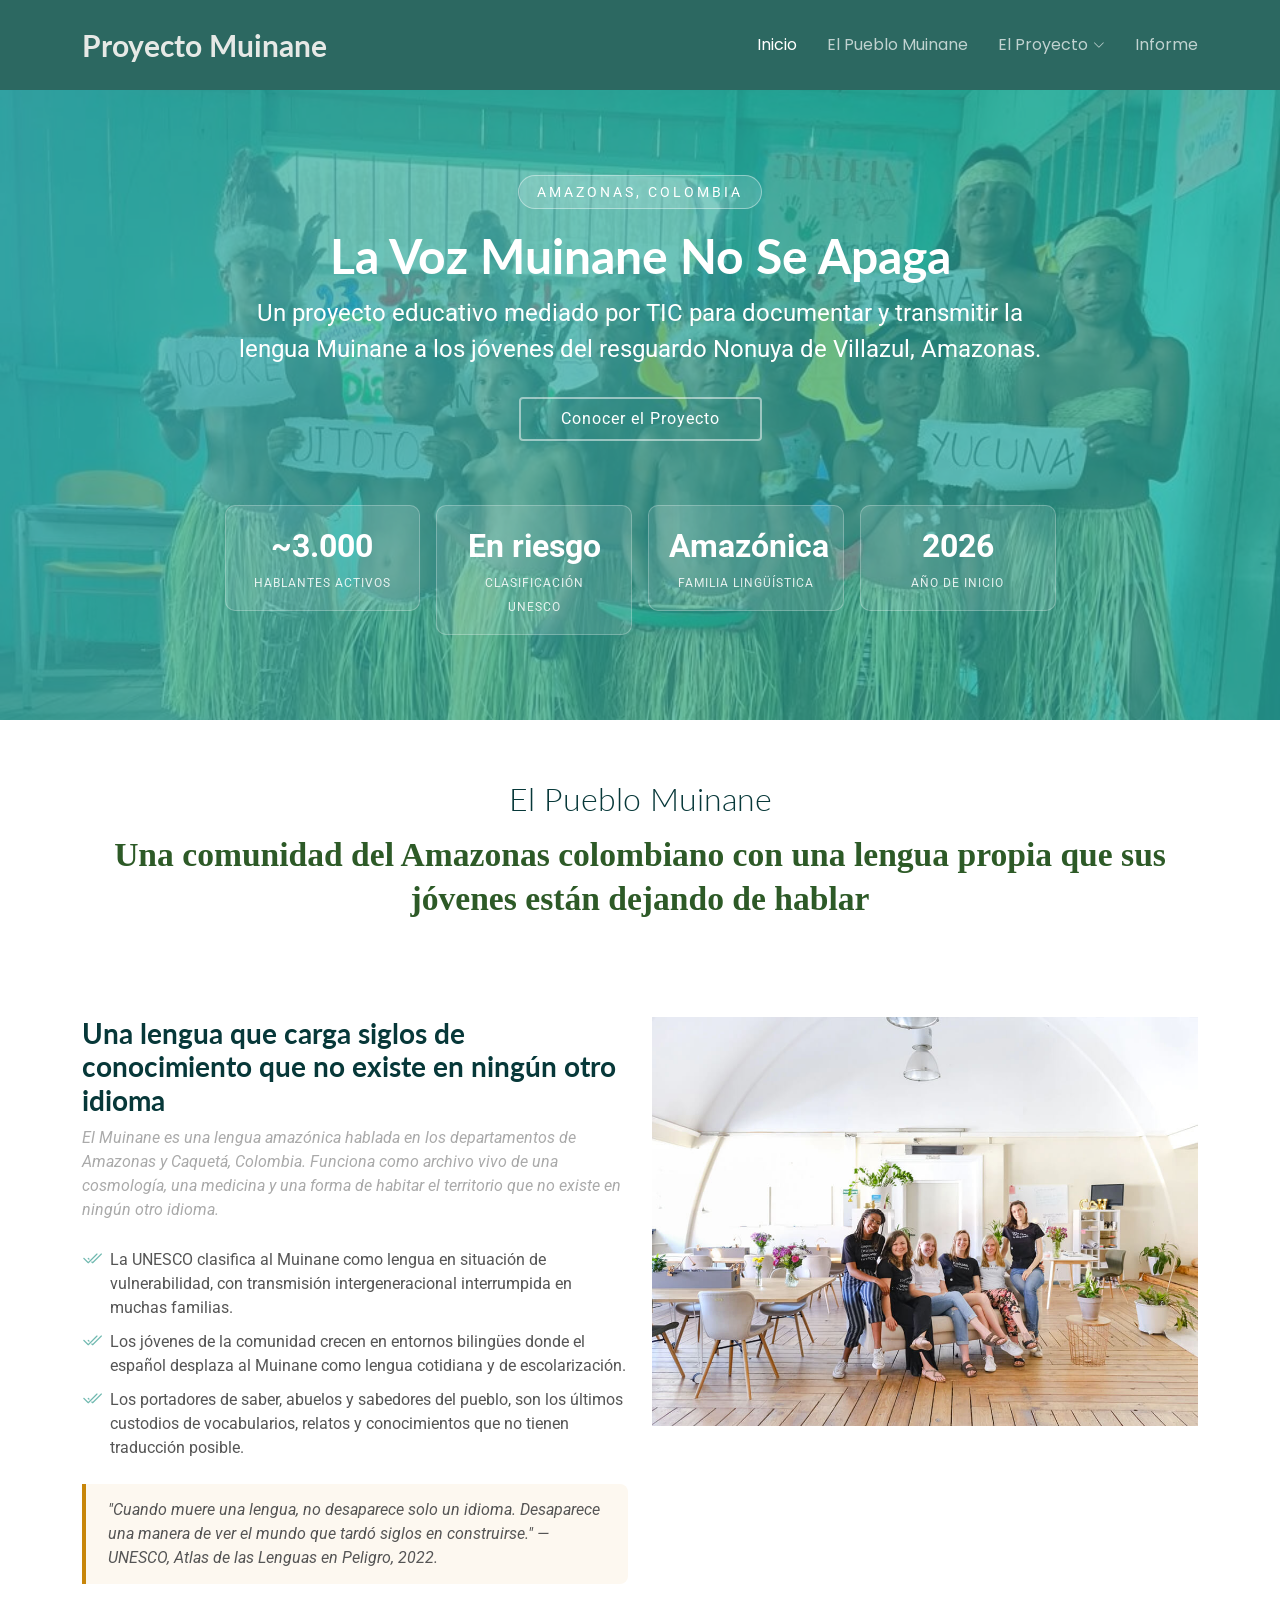
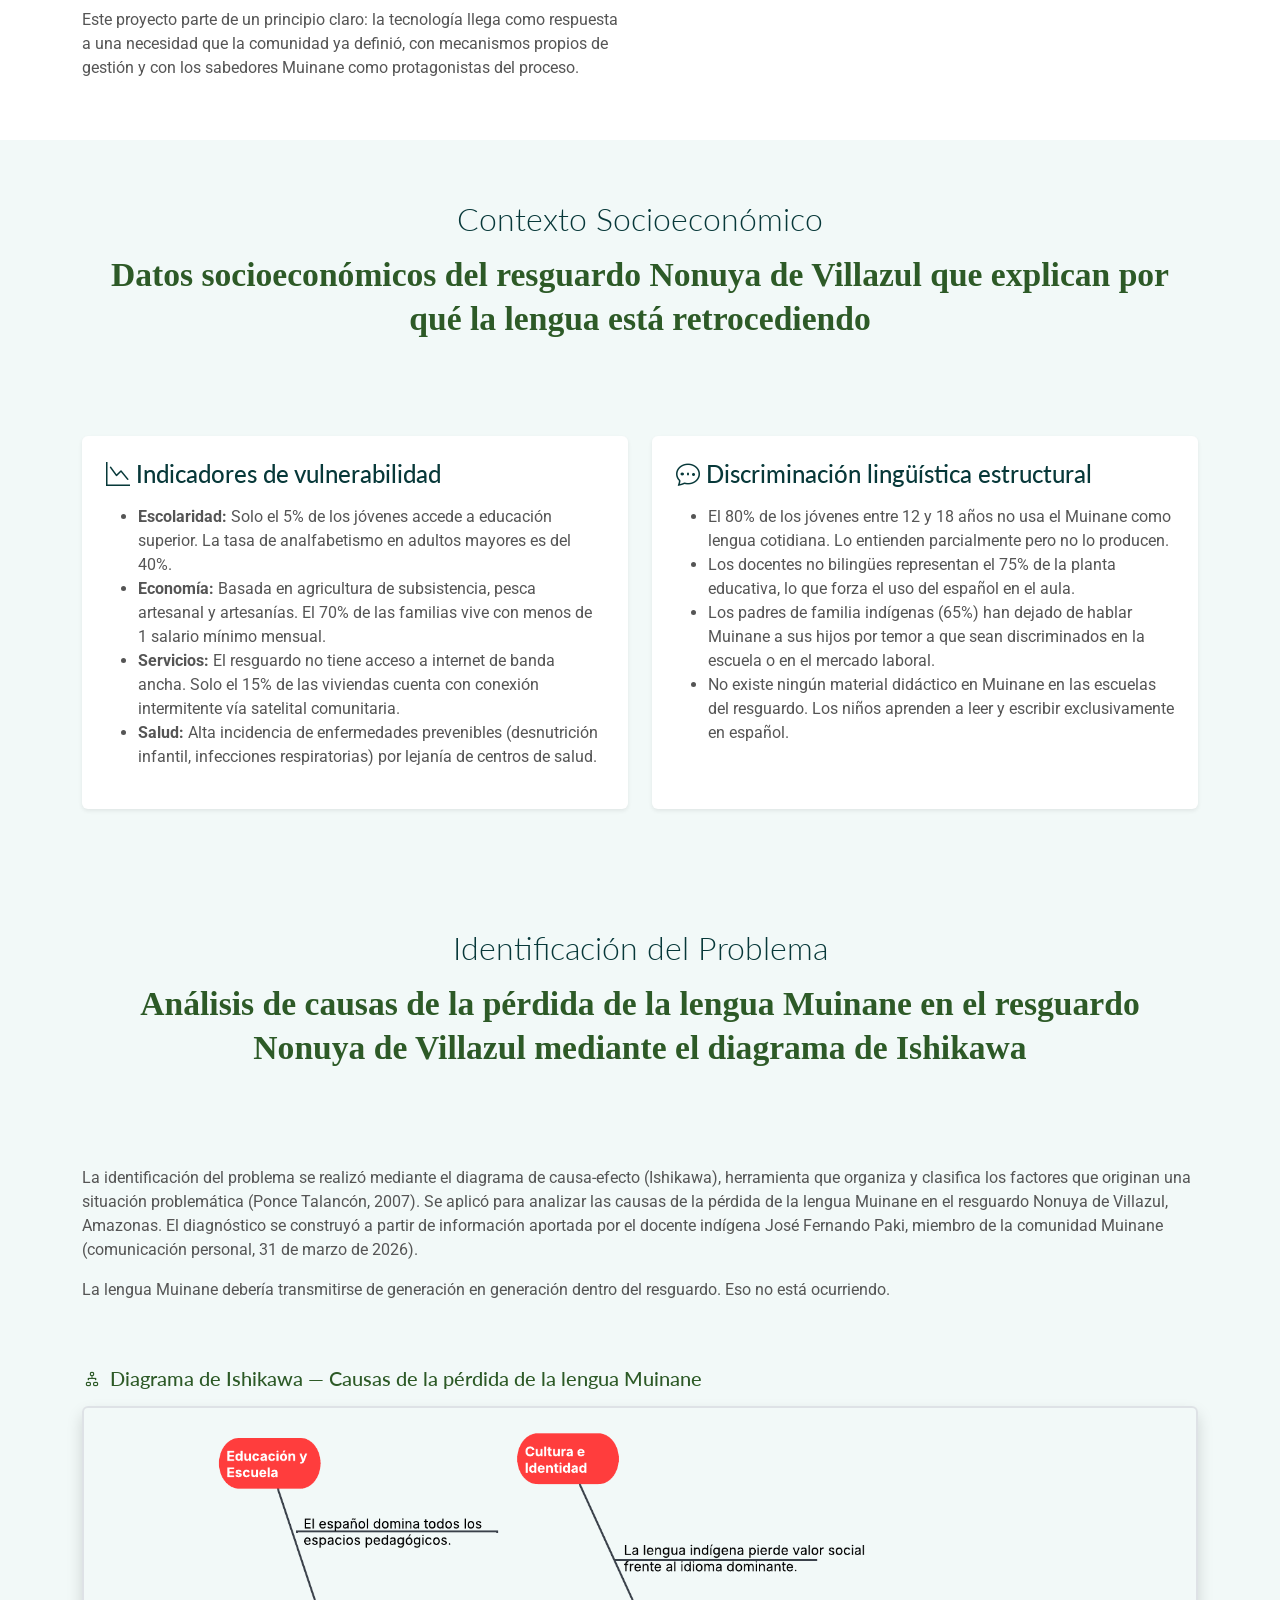
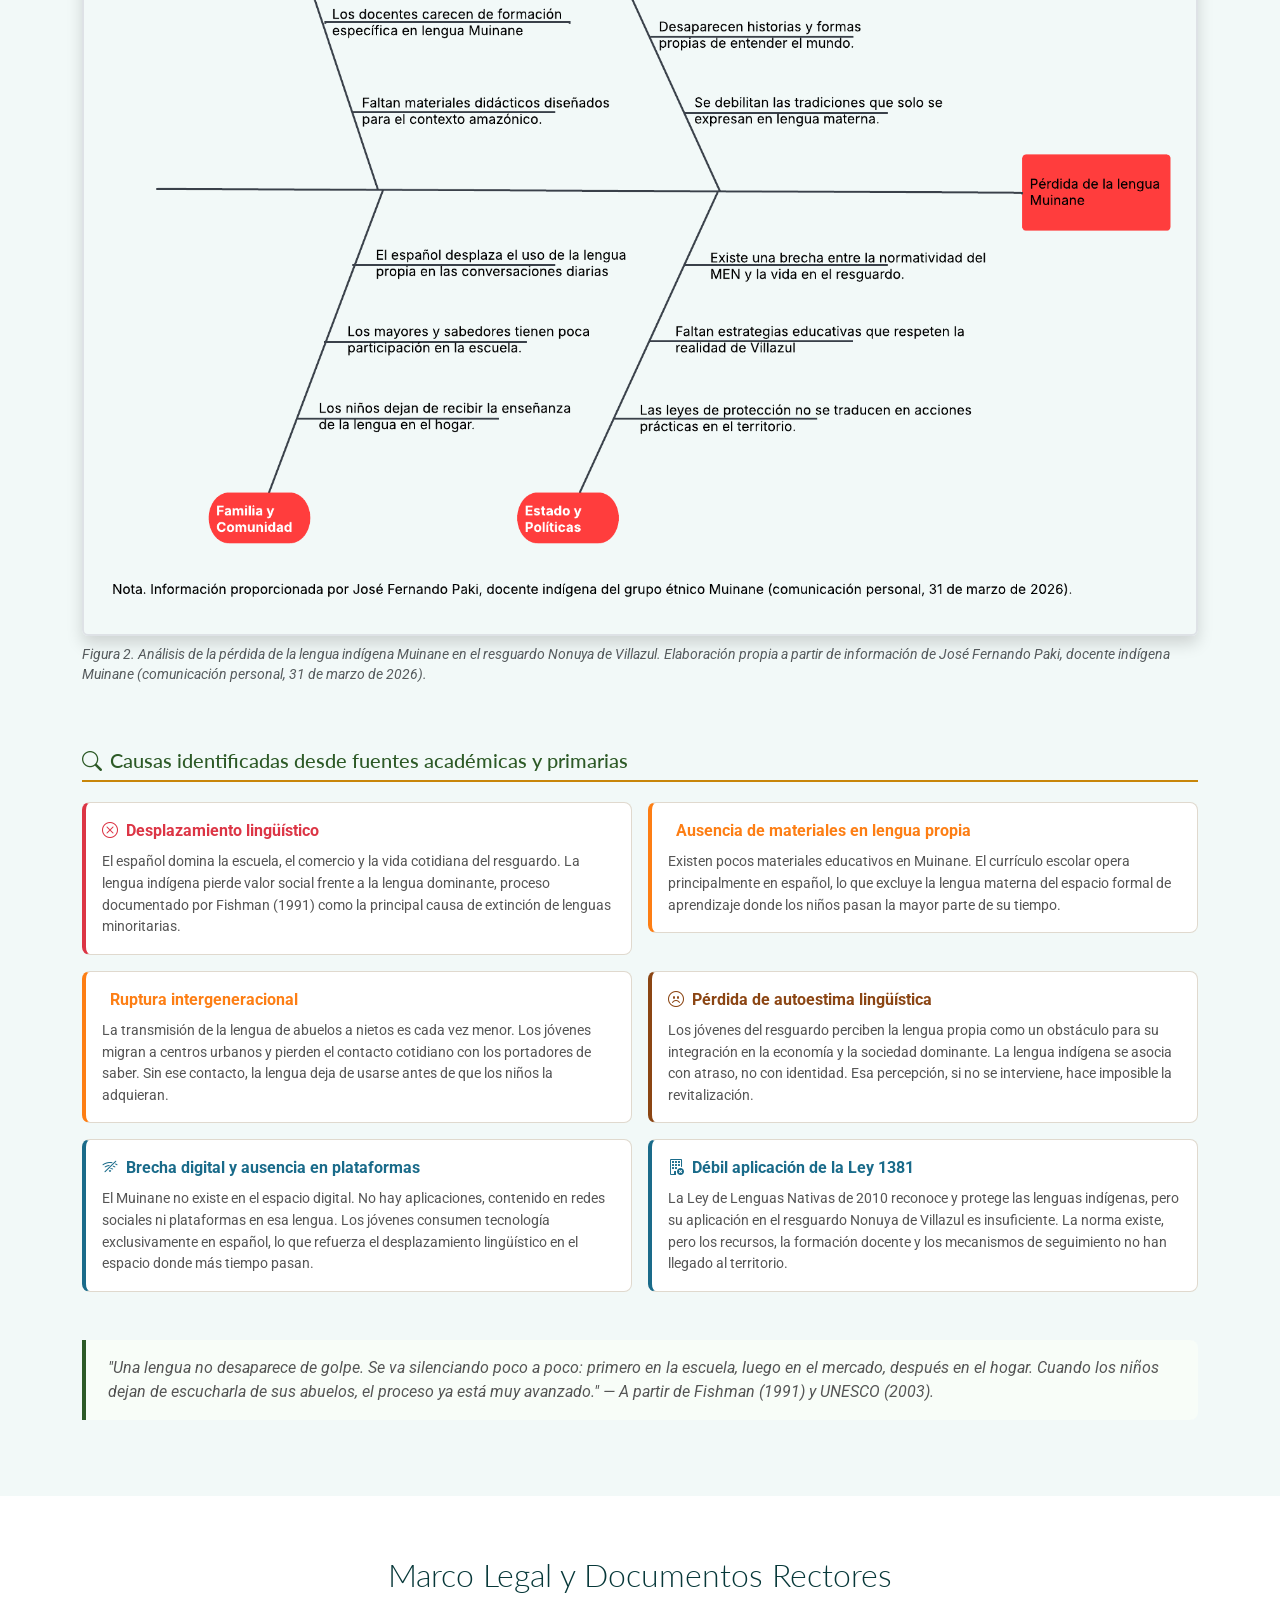
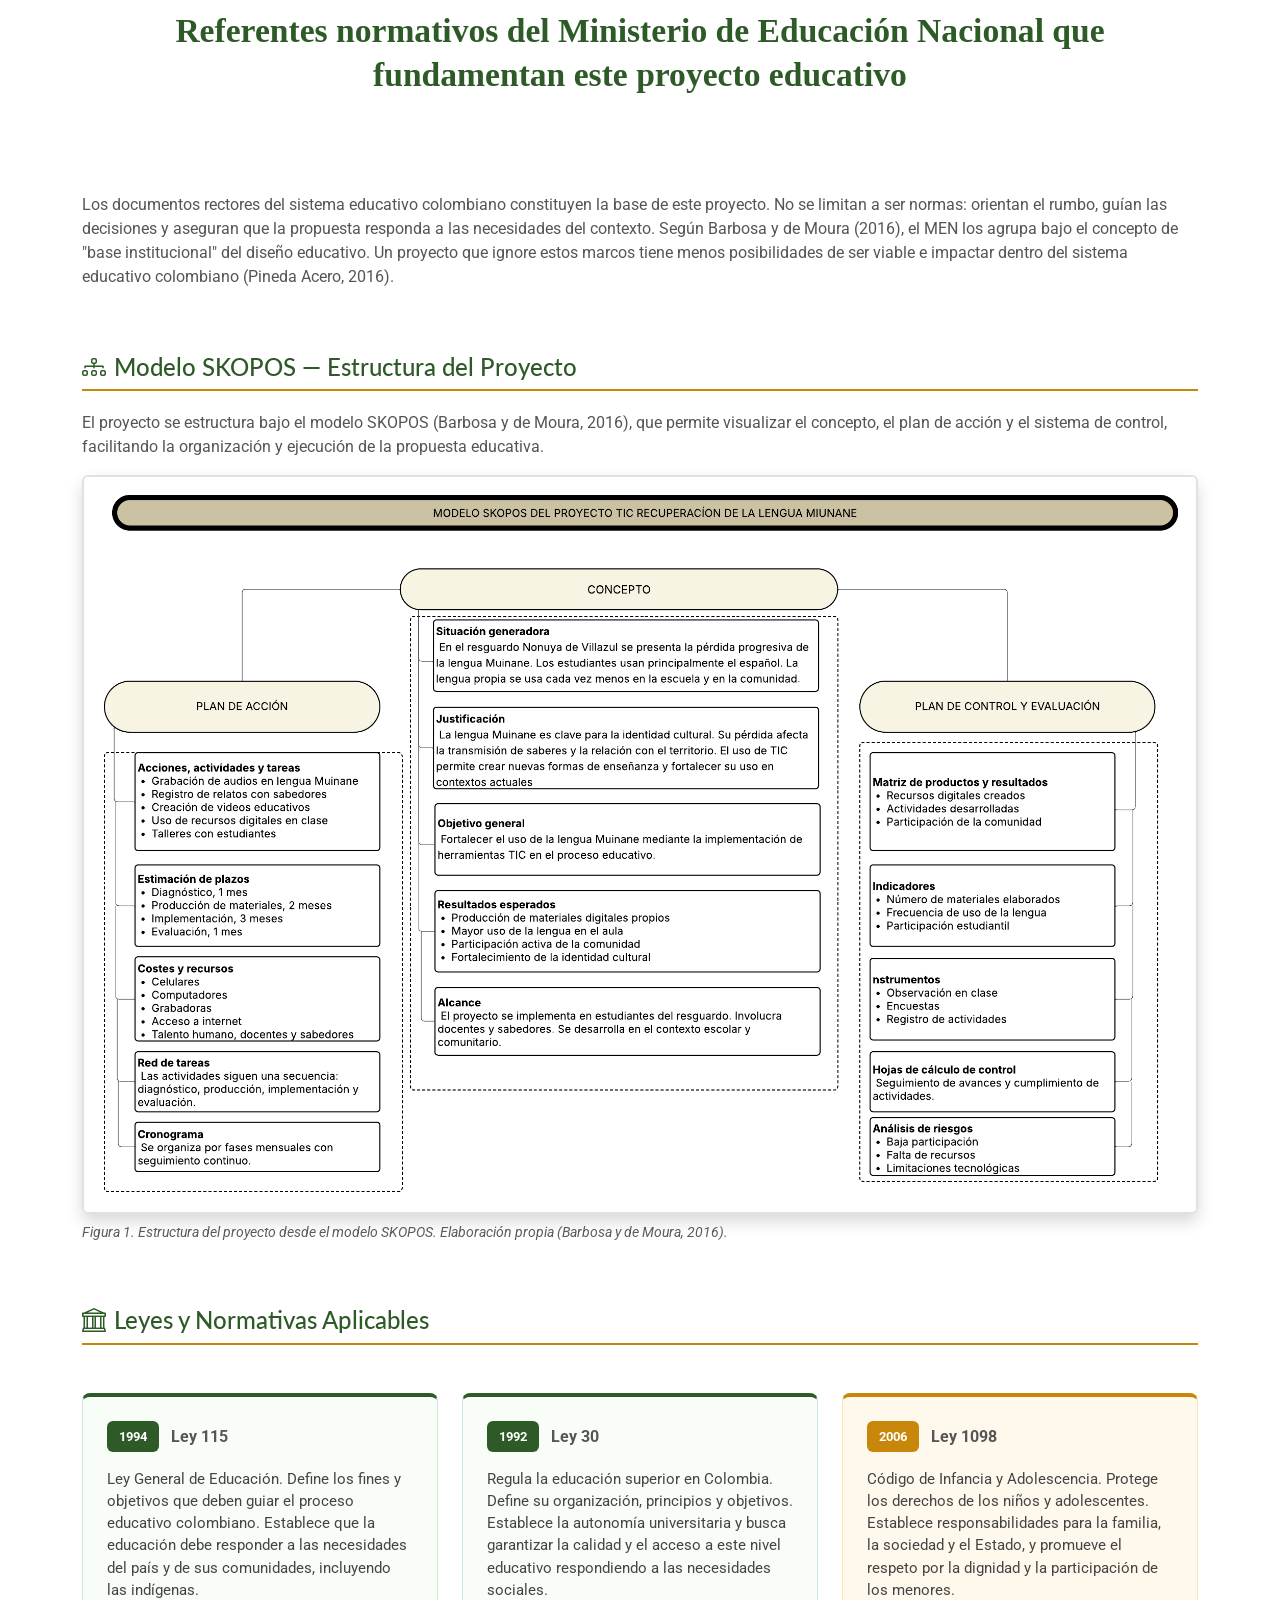
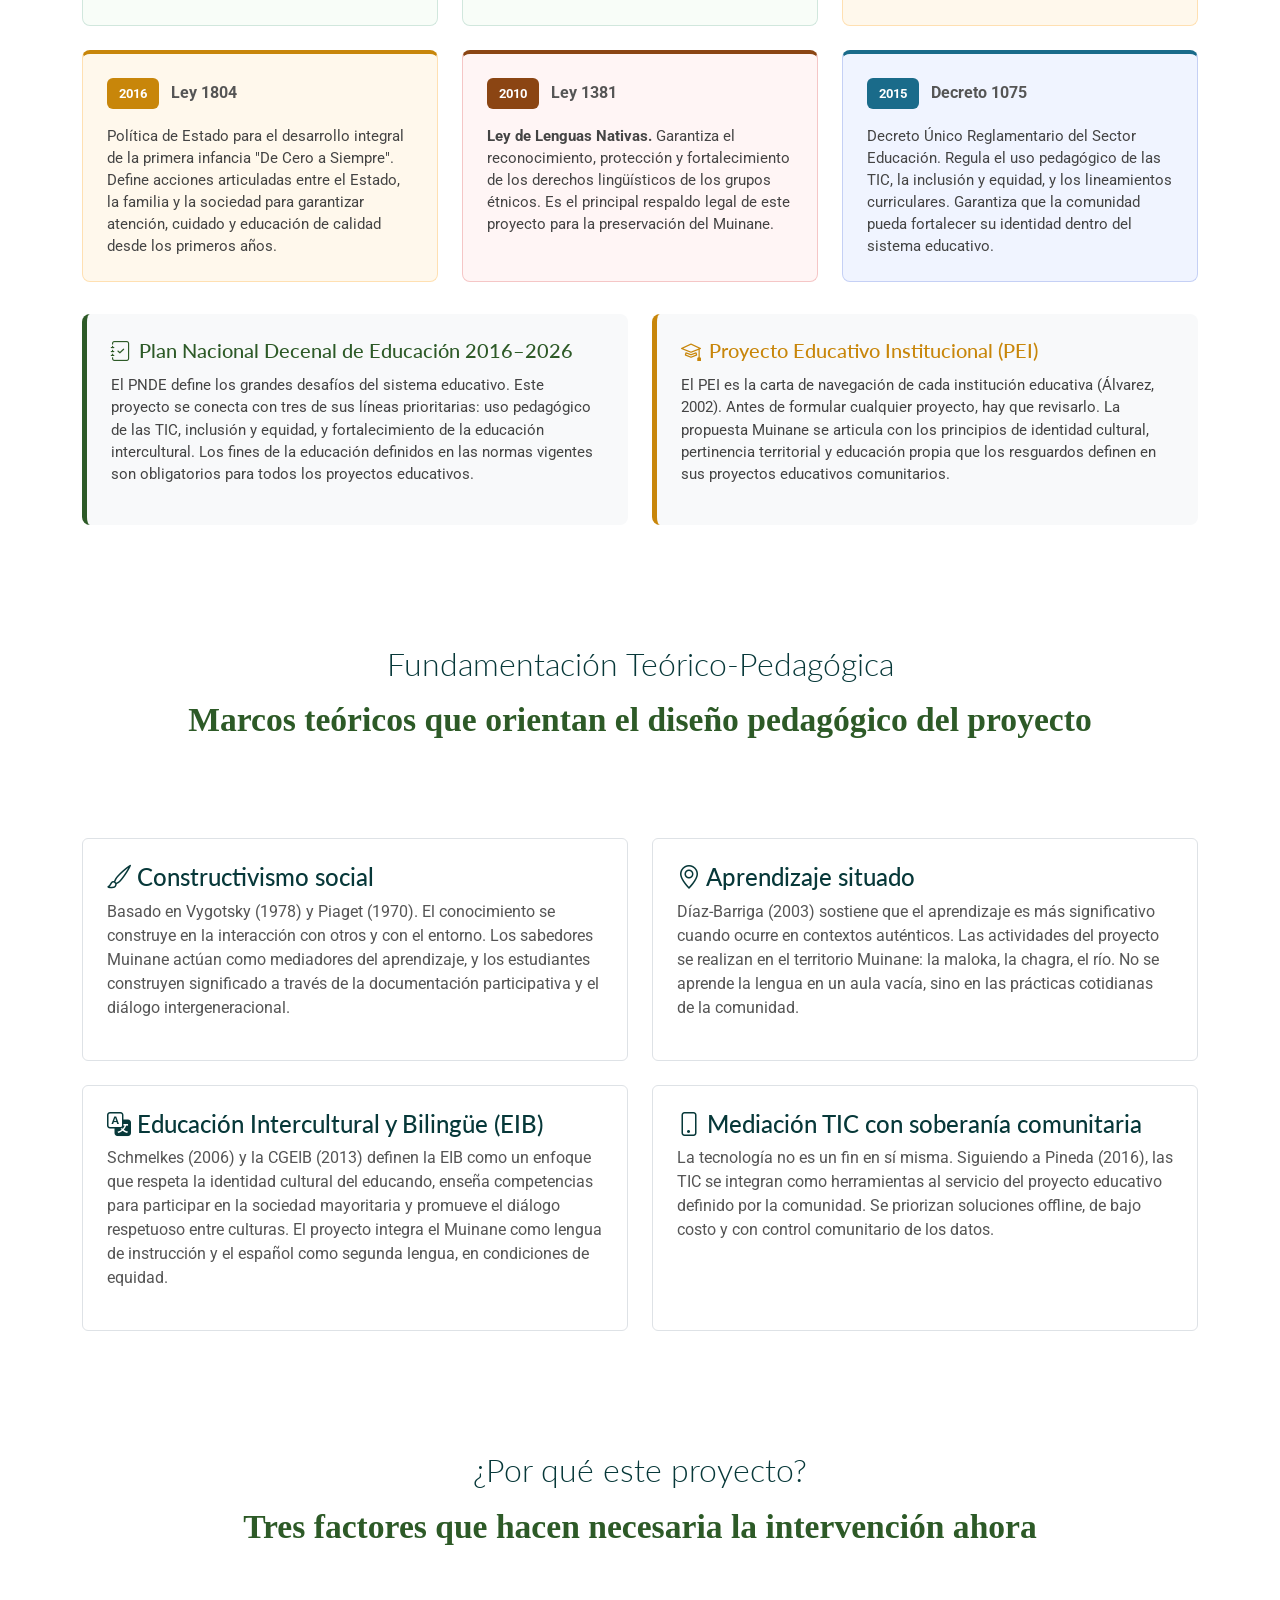
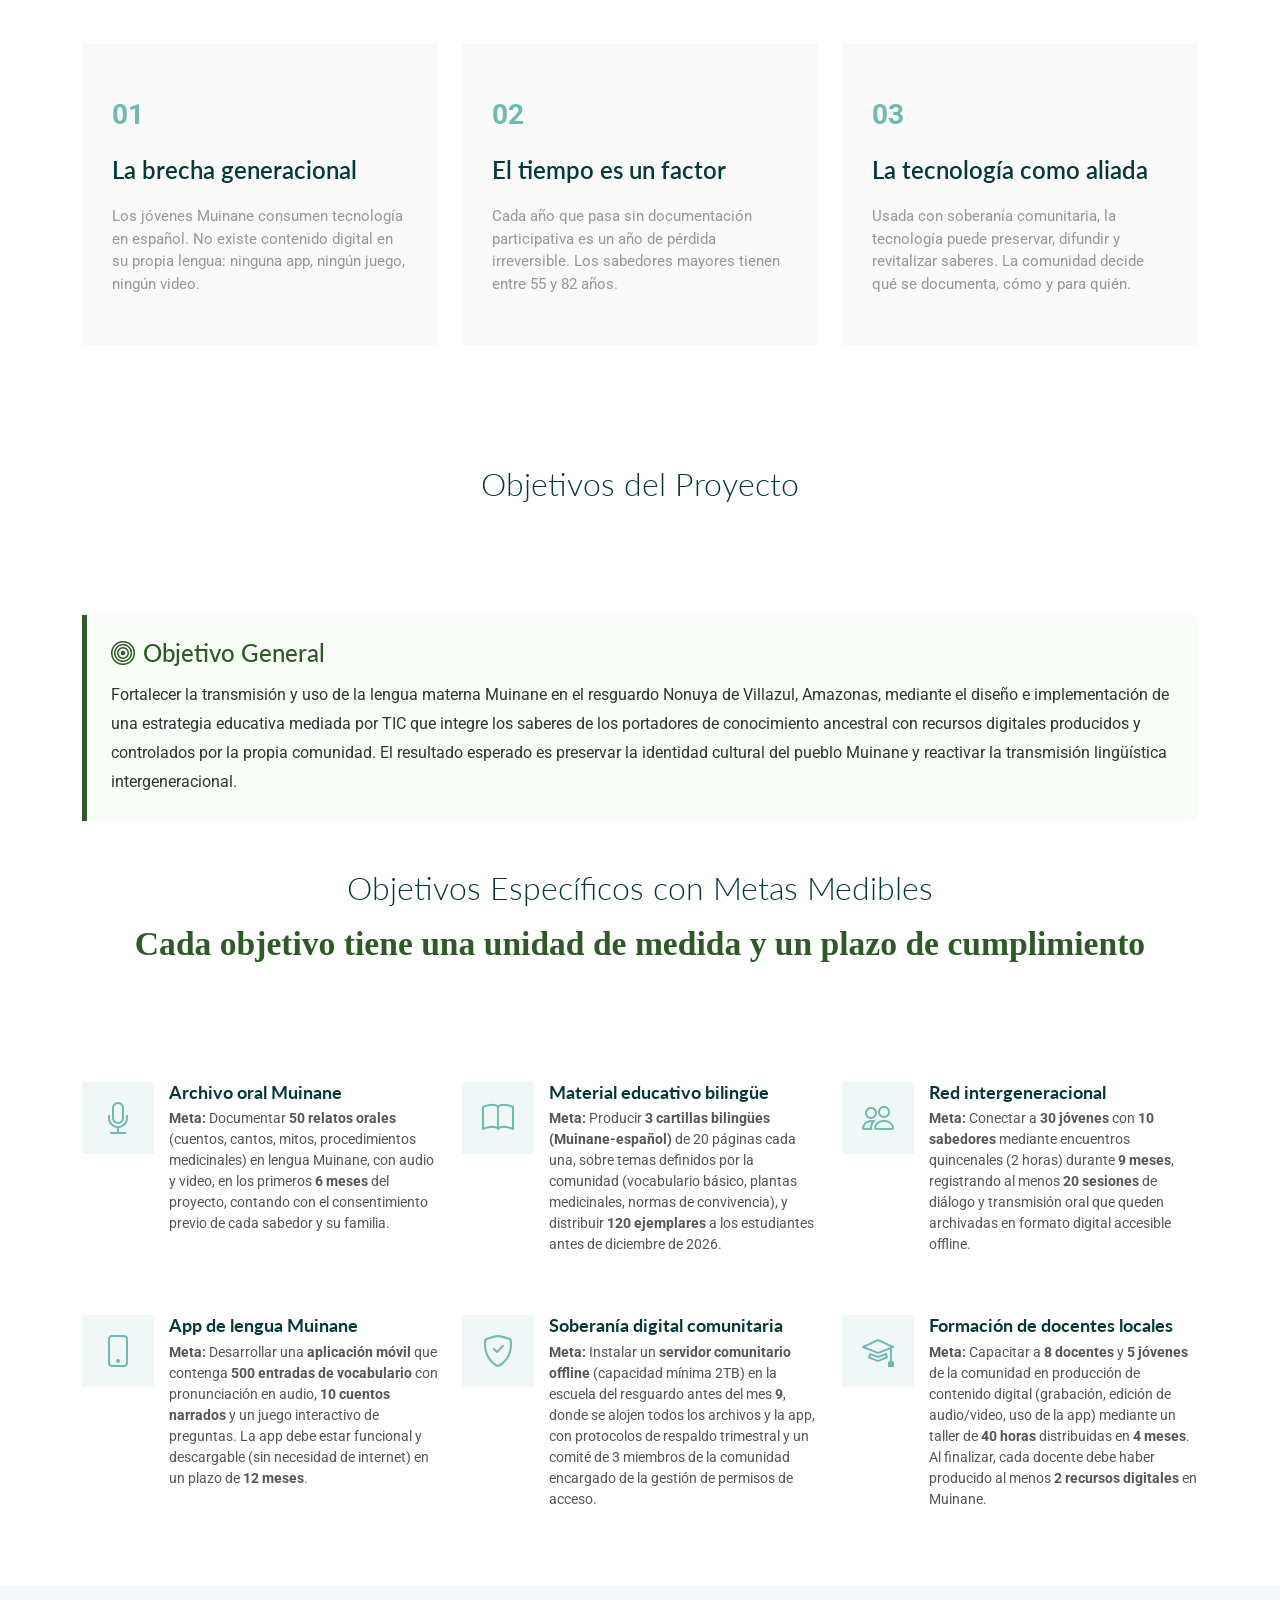
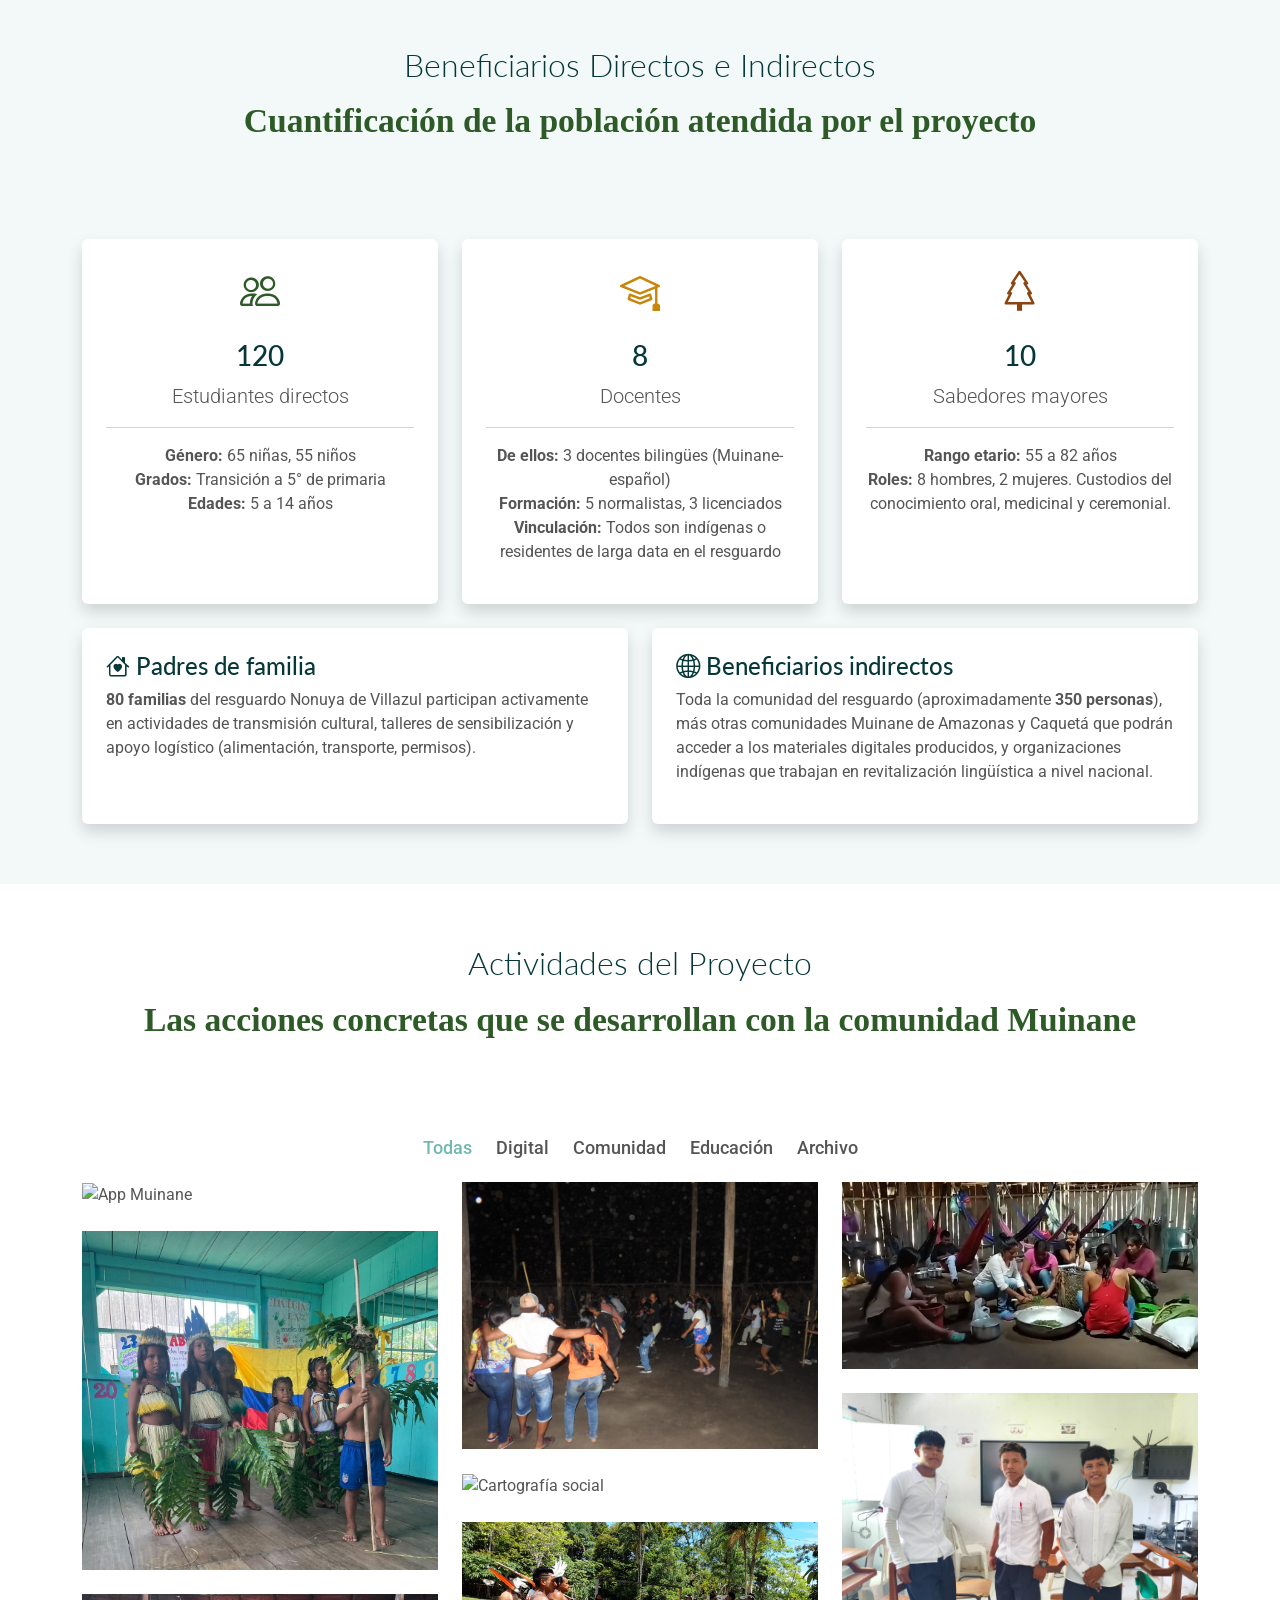
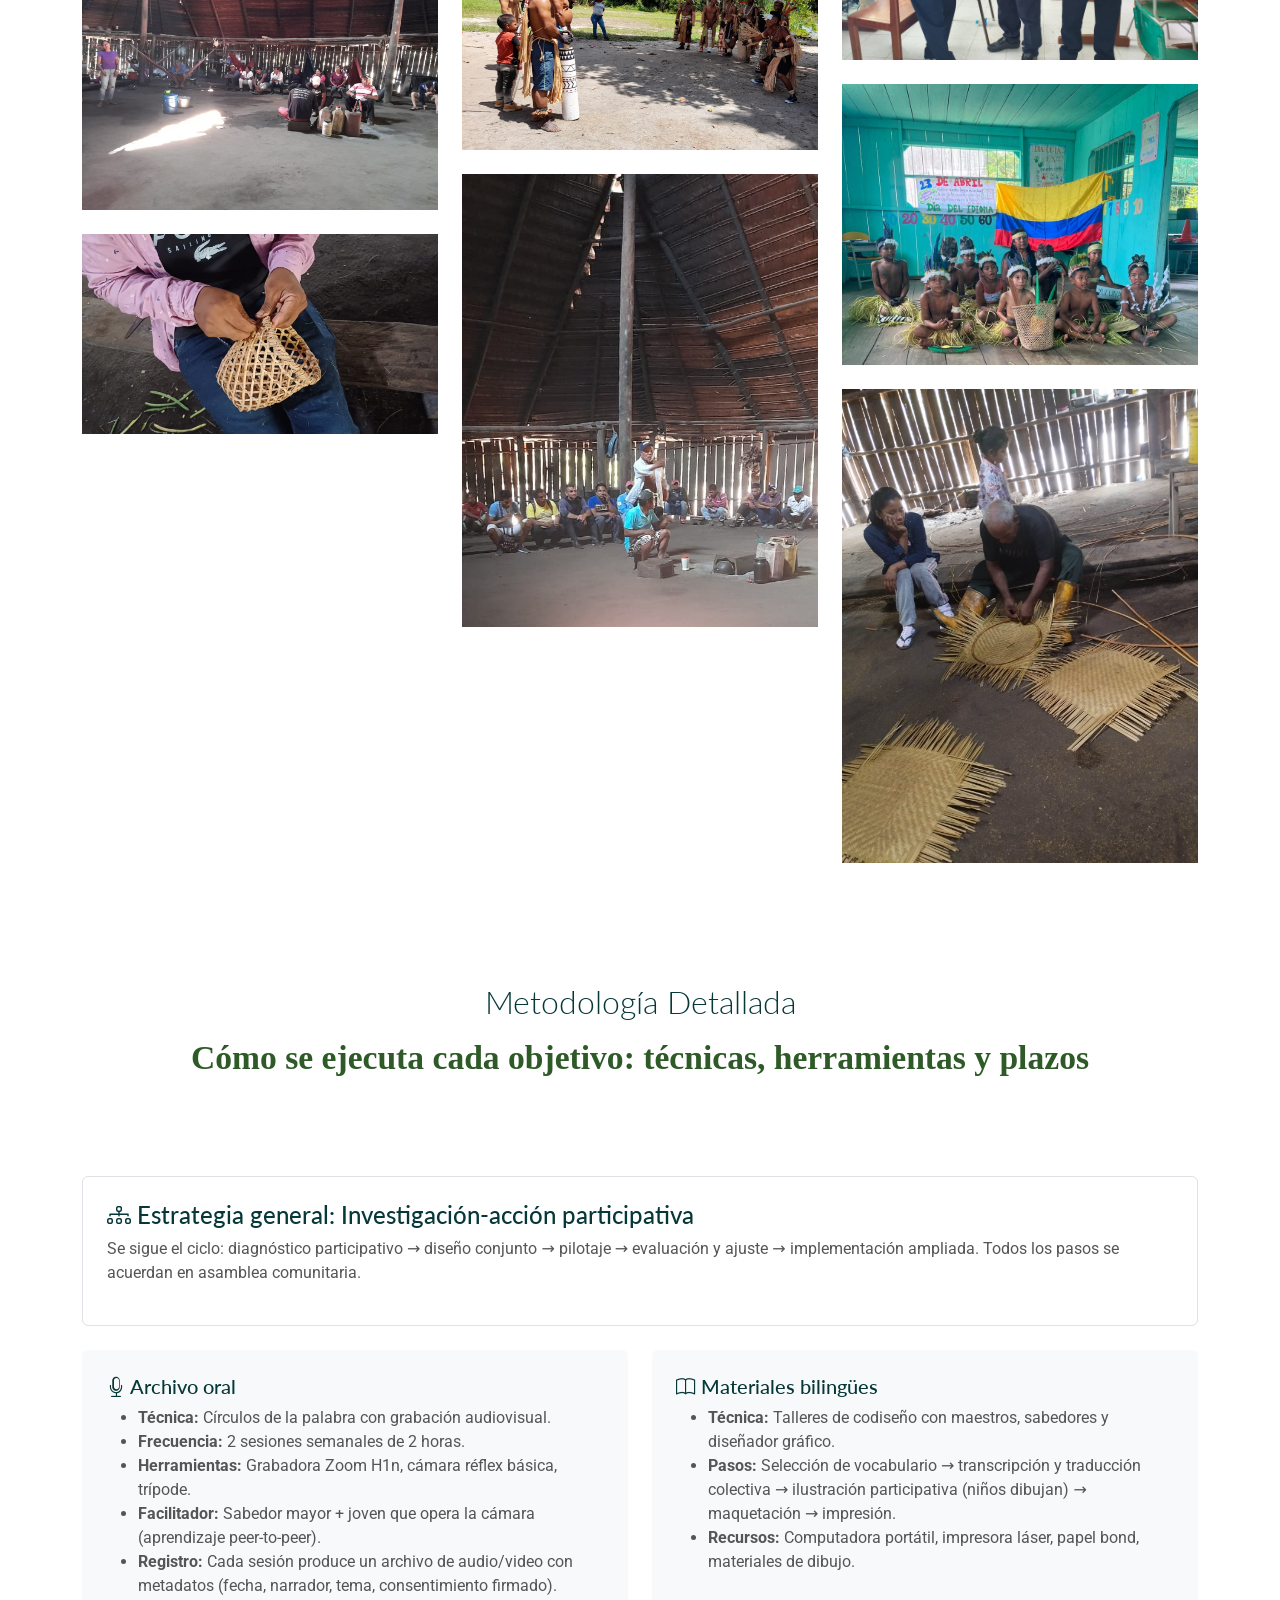
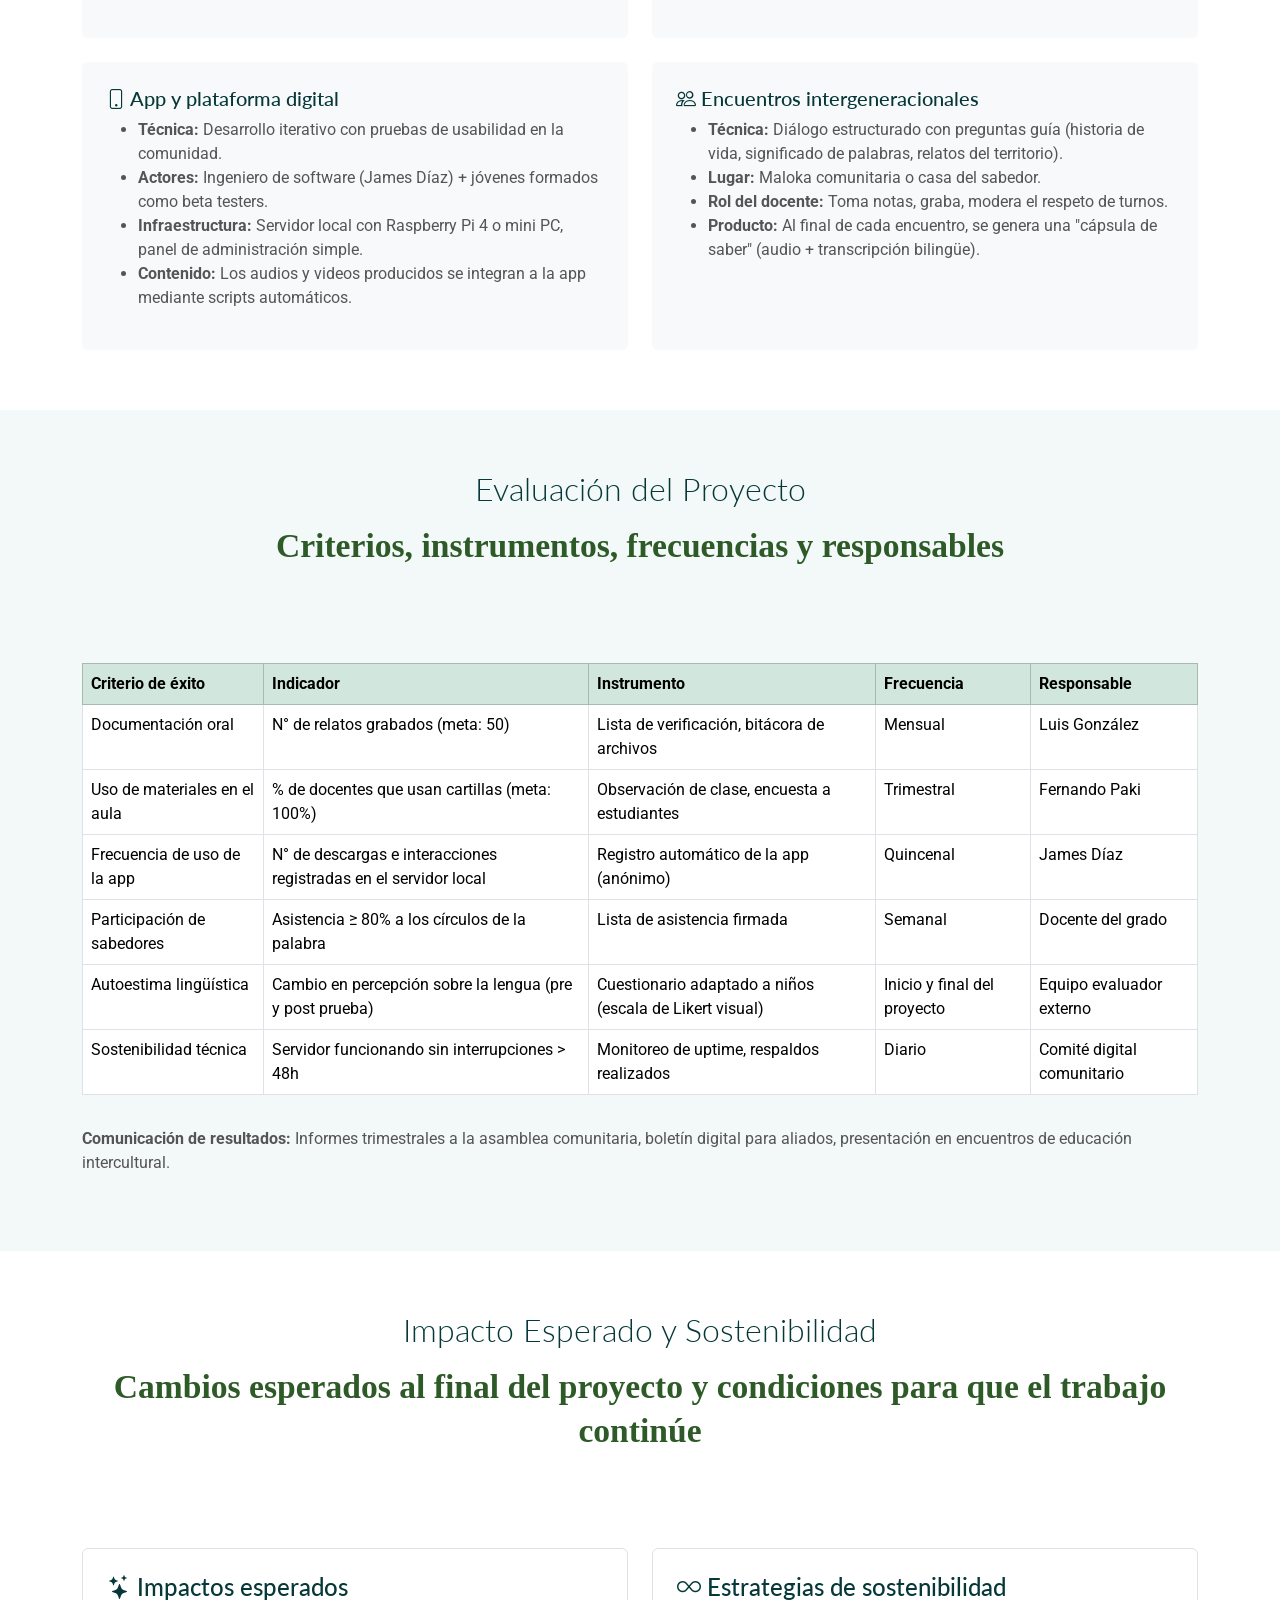
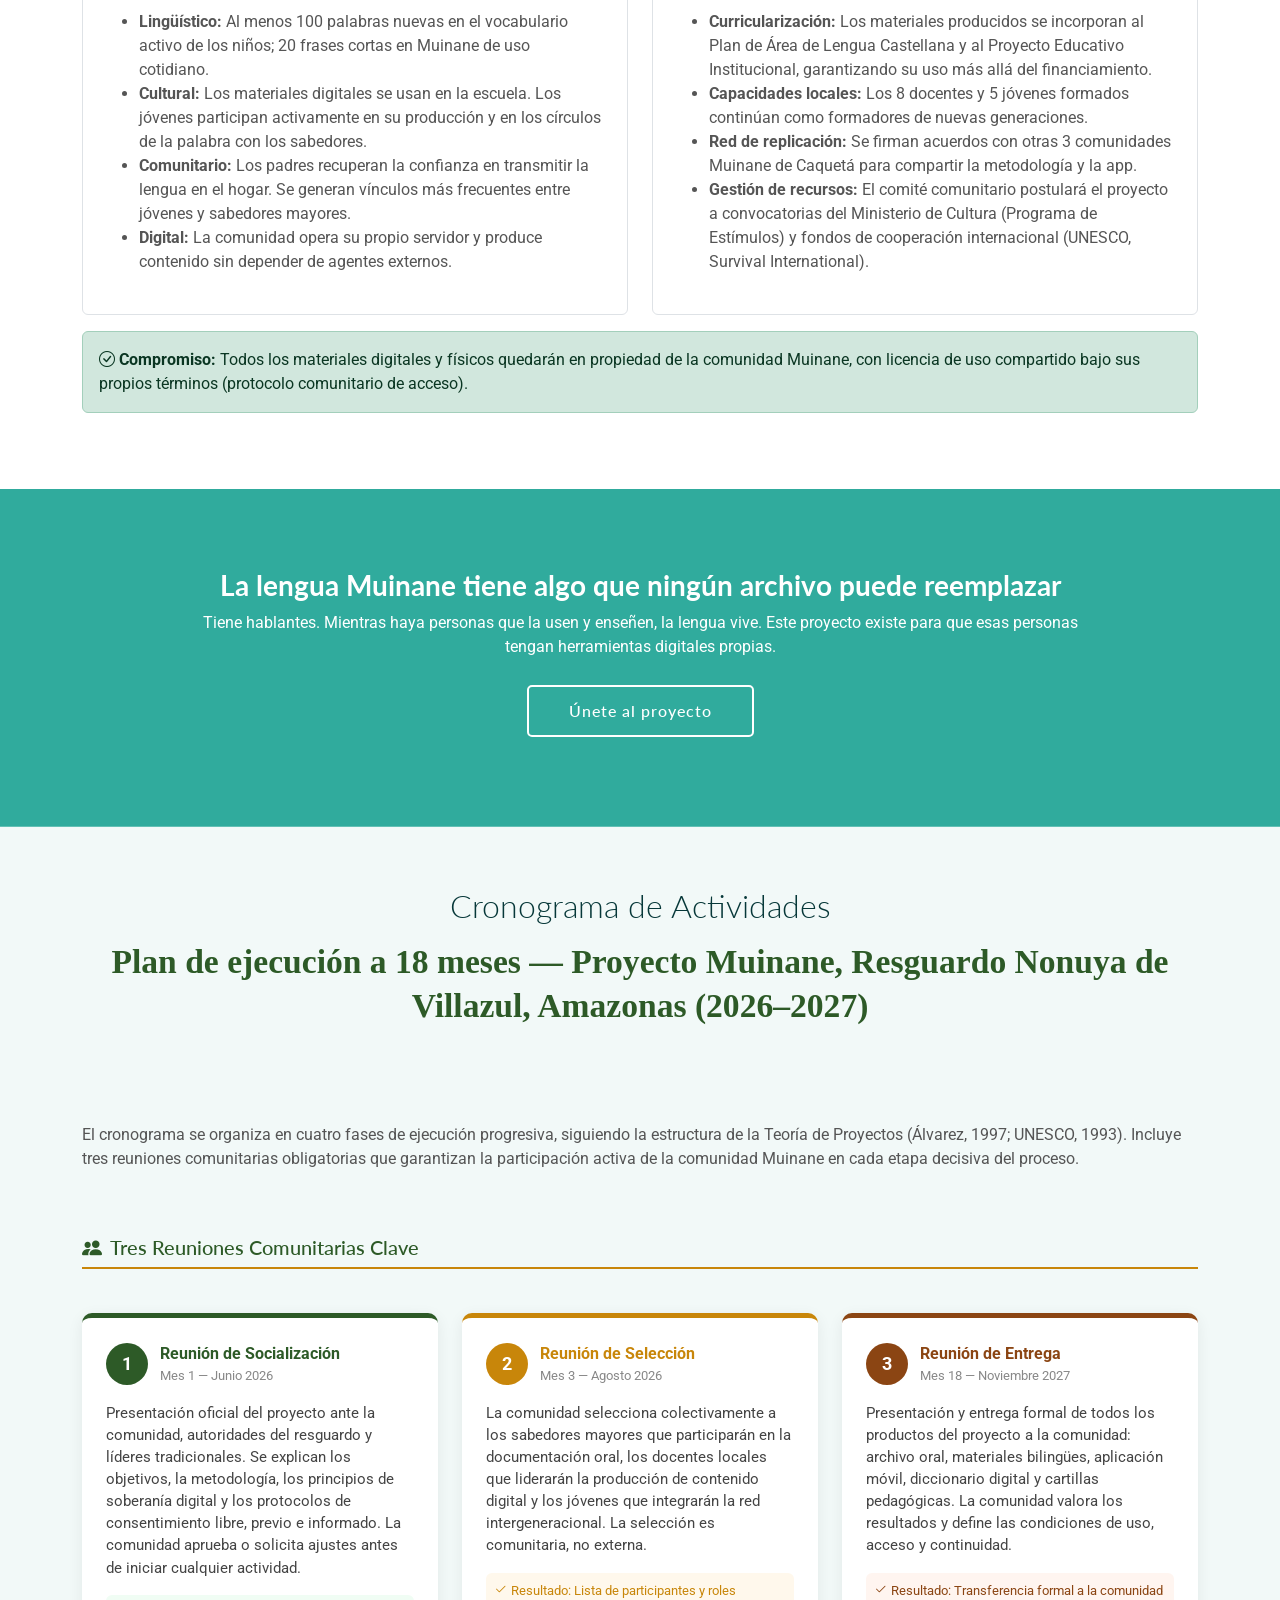
==== index.html @ 191fd198 "INFORME CON INTRODUCCION Y CONCLUSION" ====
<!DOCTYPE html>
<html lang="es">

<head>
  <meta charset="utf-8">
  <meta content="width=device-width, initial-scale=1.0" name="viewport">
  <title>Proyecto Muinane - Recuperación de la Lengua Materna Indígena</title>
  <meta name="description" content="Proyecto educativo mediado por TIC para la recuperación y preservación de la lengua materna indígena Muinane, Amazonas, Colombia.">
  <meta name="keywords" content="Muinane, lengua indígena, TIC, educación intercultural, Amazonas, Colombia">

  <!-- Favicons -->
  <link href="assets/img/favicon.png" rel="icon">
  <link href="assets/img/apple-touch-icon.png" rel="apple-touch-icon">

  <!-- Fonts -->
  <link href="https://fonts.googleapis.com" rel="preconnect">
  <link href="https://fonts.gstatic.com" rel="preconnect" crossorigin>
  <link href="https://fonts.googleapis.com/css2?family=Roboto:ital,wght@0,100;0,300;0,400;0,500;0,700;0,900;1,100;1,300;1,400;1,500;1,700;1,900&family=Lato:ital,wght@0,100;0,300;0,400;0,700;0,900;1,100;1,300;1,400;1,700;1,900&family=Poppins:ital,wght@0,100;0,200;0,300;0,400;0,500;0,600;0,700;0,800;0,900;1,100;1,200;1,300;1,400;1,500;1,600;1,700;1,800;1,900&display=swap" rel="stylesheet">

  <!-- Vendor CSS Files -->
  <link href="assets/vendor/bootstrap/css/bootstrap.min.css" rel="stylesheet">
  <link href="assets/vendor/bootstrap-icons/bootstrap-icons.css" rel="stylesheet">
  <link href="assets/vendor/aos/aos.css" rel="stylesheet">
  <link href="assets/vendor/swiper/swiper-bundle.min.css" rel="stylesheet">
  <link href="assets/vendor/glightbox/css/glightbox.min.css" rel="stylesheet">

  <!-- Main CSS File -->
  <link href="assets/css/main.css" rel="stylesheet">

  <style>
  
  </style>

</head>

<body class="index-page">

  <header id="header" class="header d-flex align-items-center sticky-top">
    <div class="container-fluid container-xl position-relative d-flex align-items-center justify-content-between">

      <a href="index.html" class="logo d-flex align-items-center">
        <h1 class="sitename">Proyecto Muinane</h1>
      </a>

      <nav id="navmenu" class="navmenu">
        <ul>
          <li><a href="#hero" class="active">Inicio</a></li>
          <li><a href="#about">El Pueblo Muinane</a></li>
          <li class="dropdown"><a href="#"><span>El Proyecto</span> <i class="bi bi-chevron-down toggle-dropdown"></i></a>
            <ul>
              <li><a href="#problema">El Problema</a></li>
              <li><a href="#normativa">Marco Legal</a></li>
              <li><a href="#fundamentacion">Fundamentación Pedagógica</a></li>
              <li><a href="#services">Objetivos y Metas</a></li>
              <li><a href="#beneficiarios">Beneficiarios</a></li>
              <li><a href="#portfolio">Actividades</a></li>
              <li><a href="#metodologia">Metodología</a></li>
              <li><a href="#evaluacion">Evaluación</a></li>
              <li><a href="#impacto">Impacto y Sostenibilidad</a></li>
              <li><a href="#cronograma">Cronograma</a></li>
              <li><a href="#financiamiento">Financiamiento</a></li>
              <li><a href="#vulnerabilidad">Riesgos</a></li>
              <li><a href="#faq">Preguntas Frecuentes</a></li>
              <li><a href="#team">Equipo</a></li>
            </ul>
          </li>
          <li><a href="portfolio-details.html">Informe</a></li>
        </ul>
        <i class="mobile-nav-toggle d-xl-none bi bi-list"></i>
      </nav>

    </div>
  </header>

  <main class="main">
    <section id="hero" class="hero section dark-background">

      <img src="assets/img/hero-bg.jpg" alt="Amazonas colombiano, territorio Muinane" data-aos="fade-in">

      <div class="container text-center" data-aos="fade-up" data-aos-delay="100">
        <div class="row justify-content-center">
          <div class="col-lg-9">
            <div class="hero-badge">Amazonas, Colombia</div>
            <h2>La Voz Muinane No Se Apaga</h2>
            <p>Un proyecto educativo mediado por TIC para documentar y transmitir la lengua Muinane a los jóvenes del resguardo Nonuya de Villazul, Amazonas.</p>
            <a href="#about" class="btn-get-started">Conocer el Proyecto</a>
            <div class="row mt-5 g-3 justify-content-center">
              <div class="col-6 col-md-3">
                <div class="stat-box">
                  <span class="stat-num">~3.000</span>
                  <span class="stat-label">Hablantes activos</span>
                </div>
              </div>
              <div class="col-6 col-md-3">
                <div class="stat-box">
                  <span class="stat-num">En riesgo</span>
                  <span class="stat-label">Clasificación UNESCO</span>
                </div>
              </div>
              <div class="col-6 col-md-3">
                <div class="stat-box">
                  <span class="stat-num">Amazónica</span>
                  <span class="stat-label">Familia lingüística</span>
                </div>
              </div>
              <div class="col-6 col-md-3">
                <div class="stat-box">
                  <span class="stat-num">2026</span>
                  <span class="stat-label">Año de inicio</span>
                </div>
              </div>
            </div>
          </div>
        </div>
      </div>

    </section><!-- /Hero Section -->

    <!-- About Section -->

    <!-- About Section -->
    <section id="about" class="about section">

      <div class="container section-title" data-aos="fade-up">
        <h2>El Pueblo Muinane</h2>
        <p>Una comunidad del Amazonas colombiano con una lengua propia que sus jóvenes están dejando de hablar</p>
      </div>

      <div class="container" data-aos="fade-up" data-aos-delay="100">
        <div class="row gy-4">
          <div class="col-lg-6 order-1 order-lg-2">
            <img src="assets/img/about.jpg" class="img-fluid" alt="Comunidad Muinane, Amazonas">
          </div>
          <div class="col-lg-6 order-2 order-lg-1 content">
            <h3>Una lengua que carga siglos de conocimiento que no existe en ningún otro idioma</h3>
            <p class="fst-italic">
              El Muinane es una lengua amazónica hablada en los departamentos de Amazonas y Caquetá, Colombia. Funciona como archivo vivo de una cosmología, una medicina y una forma de habitar el territorio que no existe en ningún otro idioma.
            </p>
            <ul>
              <li><i class="bi bi-check2-all"></i> <span>La UNESCO clasifica al Muinane como lengua en situación de vulnerabilidad, con transmisión intergeneracional interrumpida en muchas familias.</span></li>
              <li><i class="bi bi-check2-all"></i> <span>Los jóvenes de la comunidad crecen en entornos bilingües donde el español desplaza al Muinane como lengua cotidiana y de escolarización.</span></li>
              <li><i class="bi bi-check2-all"></i> <span>Los portadores de saber, abuelos y sabedores del pueblo, son los últimos custodios de vocabularios, relatos y conocimientos que no tienen traducción posible.</span></li>
            </ul>
            <div class="section-quote">
              "Cuando muere una lengua, no desaparece solo un idioma. Desaparece una manera de ver el mundo que tardó siglos en construirse." — UNESCO, Atlas de las Lenguas en Peligro, 2022.
            </div>
            <p>
              Este proyecto parte de un principio claro: la tecnología llega como respuesta a una necesidad que la comunidad ya definió, con mecanismos propios de gestión y con los sabedores Muinane como protagonistas del proceso.
            </p>
          </div>
        </div>
      </div>

    </section><!-- /About Section -->

    <!-- Contexto Socioeconómico Detallado (Nuevo) -->

    <!-- Contexto Socioeconómico Detallado (Nuevo) -->
    <section id="contexto" class="section light-background">
      <div class="container section-title" data-aos="fade-up">
        <h2>Contexto Socioeconómico</h2>
        <p>Datos socioeconómicos del resguardo Nonuya de Villazul que explican por qué la lengua está retrocediendo</p>
      </div>
      <div class="container" data-aos="fade-up" data-aos-delay="100">
        <div class="row gy-4">
          <div class="col-lg-6">
            <div class="p-4 bg-white rounded shadow-sm h-100">
              <h4><i class="bi bi-graph-down"></i> Indicadores de vulnerabilidad</h4>
              <ul class="mt-3">
                <li><strong>Escolaridad:</strong> Solo el 5% de los jóvenes accede a educación superior. La tasa de analfabetismo en adultos mayores es del 40%.</li>
                <li><strong>Economía:</strong> Basada en agricultura de subsistencia, pesca artesanal y artesanías. El 70% de las familias vive con menos de 1 salario mínimo mensual.</li>
                <li><strong>Servicios:</strong> El resguardo no tiene acceso a internet de banda ancha. Solo el 15% de las viviendas cuenta con conexión intermitente vía satelital comunitaria.</li>
                <li><strong>Salud:</strong> Alta incidencia de enfermedades prevenibles (desnutrición infantil, infecciones respiratorias) por lejanía de centros de salud.</li>
              </ul>
            </div>
          </div>
          <div class="col-lg-6">
            <div class="p-4 bg-white rounded shadow-sm h-100">
              <h4><i class="bi bi-chat-dots"></i> Discriminación lingüística estructural</h4>
              <ul class="mt-3">
                <li>El 80% de los jóvenes entre 12 y 18 años no usa el Muinane como lengua cotidiana. Lo entienden parcialmente pero no lo producen.</li>
                <li>Los docentes no bilingües representan el 75% de la planta educativa, lo que forza el uso del español en el aula.</li>
                <li>Los padres de familia indígenas (65%) han dejado de hablar Muinane a sus hijos por temor a que sean discriminados en la escuela o en el mercado laboral.</li>
                <li>No existe ningún material didáctico en Muinane en las escuelas del resguardo. Los niños aprenden a leer y escribir exclusivamente en español.</li>
              </ul>
            </div>
          </div>
        </div>
      </div>
    </section>

    <!-- Fundamentación Pedagógica (Nueva sección) -->

    <!-- Identificación del Problema Section -->
    <section id="problema" class="section light-background">

      <div class="container section-title" data-aos="fade-up">
        <h2>Identificación del Problema</h2>
        <p>Análisis de causas de la pérdida de la lengua Muinane en el resguardo Nonuya de Villazul mediante el diagrama de Ishikawa</p>
      </div>

      <div class="container" data-aos="fade-up" data-aos-delay="100">

        <div class="row gy-5">

          <div class="col-12">
            <p>La identificación del problema se realizó mediante el diagrama de causa-efecto (Ishikawa), herramienta que organiza y clasifica los factores que originan una situación problemática (Ponce Talancón, 2007). Se aplicó para analizar las causas de la pérdida de la lengua Muinane en el resguardo Nonuya de Villazul, Amazonas. El diagnóstico se construyó a partir de información aportada por el docente indígena José Fernando Paki, miembro de la comunidad Muinane (comunicación personal, 31 de marzo de 2026).</p>
            <p>La lengua Muinane debería transmitirse de generación en generación dentro del resguardo. Eso no está ocurriendo.</p>
          </div>

          <div class="col-12" data-aos="zoom-in" data-aos-delay="150">
            <h5 style="color: #2D5A27; margin-bottom: 16px;"><i class="bi bi-diagram-2 me-2"></i>Diagrama de Ishikawa — Causas de la pérdida de la lengua Muinane</h5>
            <figure>
              <img
                src="assets/img/diagrama_ishikawa.jpg"
                class="img-fluid rounded shadow"
                alt="Diagrama Ishikawa — Pérdida de la lengua Muinane en el resguardo Nonuya de Villazul"
                style="width: 100%; border: 2px solid #dee2e6;">
              <figcaption class="mt-2 text-muted" style="font-size: 0.85rem; font-style: italic;">
                Figura 2. Análisis de la pérdida de la lengua indígena Muinane en el resguardo Nonuya de Villazul. Elaboración propia a partir de información de José Fernando Paki, docente indígena Muinane (comunicación personal, 31 de marzo de 2026).
              </figcaption>
            </figure>
          </div>

          <div class="col-12" data-aos="fade-up" data-aos-delay="200">
            <h5 style="color: #2D5A27; border-bottom: 2px solid #C8860A; padding-bottom: 8px; margin-bottom: 20px;">
              <i class="bi bi-search me-2"></i>Causas identificadas desde fuentes académicas y primarias
            </h5>
            <div class="row g-3">
              <div class="col-md-6">
                <div class="p-3" style="background: #fff; border: 1px solid #e0d9ce; border-radius: 8px; border-left: 4px solid #dc3545;">
                  <strong style="color: #dc3545;"><i class="bi bi-x-circle me-2"></i>Desplazamiento lingüístico</strong>
                  <p style="font-size: 0.9rem; color: #555; margin: 8px 0 0;">El español domina la escuela, el comercio y la vida cotidiana del resguardo. La lengua indígena pierde valor social frente a la lengua dominante, proceso documentado por Fishman (1991) como la principal causa de extinción de lenguas minoritarias.</p>
                </div>
              </div>
              <div class="col-md-6">
                <div class="p-3" style="background: #fff; border: 1px solid #e0d9ce; border-radius: 8px; border-left: 4px solid #fd7e14;">
                  <strong style="color: #fd7e14;"><i class="bi bi-book-x me-2"></i>Ausencia de materiales en lengua propia</strong>
                  <p style="font-size: 0.9rem; color: #555; margin: 8px 0 0;">Existen pocos materiales educativos en Muinane. El currículo escolar opera principalmente en español, lo que excluye la lengua materna del espacio formal de aprendizaje donde los niños pasan la mayor parte de su tiempo.</p>
                </div>
              </div>
              <div class="col-md-6">
                <div class="p-3" style="background: #fff; border: 1px solid #e0d9ce; border-radius: 8px; border-left: 4px solid #fd7e14;">
                  <strong style="color: #fd7e14;"><i class="bi bi-people-x me-2"></i>Ruptura intergeneracional</strong>
                  <p style="font-size: 0.9rem; color: #555; margin: 8px 0 0;">La transmisión de la lengua de abuelos a nietos es cada vez menor. Los jóvenes migran a centros urbanos y pierden el contacto cotidiano con los portadores de saber. Sin ese contacto, la lengua deja de usarse antes de que los niños la adquieran.</p>
                </div>
              </div>
              <div class="col-md-6">
                <div class="p-3" style="background: #fff; border: 1px solid #e0d9ce; border-radius: 8px; border-left: 4px solid #8B4513;">
                  <strong style="color: #8B4513;"><i class="bi bi-emoji-frown me-2"></i>Pérdida de autoestima lingüística</strong>
                  <p style="font-size: 0.9rem; color: #555; margin: 8px 0 0;">Los jóvenes del resguardo perciben la lengua propia como un obstáculo para su integración en la economía y la sociedad dominante. La lengua indígena se asocia con atraso, no con identidad. Esa percepción, si no se interviene, hace imposible la revitalización.</p>
                </div>
              </div>
              <div class="col-md-6">
                <div class="p-3" style="background: #fff; border: 1px solid #e0d9ce; border-radius: 8px; border-left: 4px solid #1A6B8A;">
                  <strong style="color: #1A6B8A;"><i class="bi bi-wifi-off me-2"></i>Brecha digital y ausencia en plataformas</strong>
                  <p style="font-size: 0.9rem; color: #555; margin: 8px 0 0;">El Muinane no existe en el espacio digital. No hay aplicaciones, contenido en redes sociales ni plataformas en esa lengua. Los jóvenes consumen tecnología exclusivamente en español, lo que refuerza el desplazamiento lingüístico en el espacio donde más tiempo pasan.</p>
                </div>
              </div>
              <div class="col-md-6">
                <div class="p-3" style="background: #fff; border: 1px solid #e0d9ce; border-radius: 8px; border-left: 4px solid #1A6B8A;">
                  <strong style="color: #1A6B8A;"><i class="bi bi-building-x me-2"></i>Débil aplicación de la Ley 1381</strong>
                  <p style="font-size: 0.9rem; color: #555; margin: 8px 0 0;">La Ley de Lenguas Nativas de 2010 reconoce y protege las lenguas indígenas, pero su aplicación en el resguardo Nonuya de Villazul es insuficiente. La norma existe, pero los recursos, la formación docente y los mecanismos de seguimiento no han llegado al territorio.</p>
                </div>
              </div>
            </div>
          </div>

          <div class="col-12" data-aos="fade-up" data-aos-delay="300">
            <blockquote style="border-left: 4px solid #2D5A27; padding: 16px 22px; background: #f8fdf8; border-radius: 0 8px 8px 0; font-style: italic; color: #555;">
              "Una lengua no desaparece de golpe. Se va silenciando poco a poco: primero en la escuela, luego en el mercado, después en el hogar. Cuando los niños dejan de escucharla de sus abuelos, el proceso ya está muy avanzado." — A partir de Fishman (1991) y UNESCO (2003).
            </blockquote>
          </div>

        </div>

      </div>

    </section><!-- /Identificación del Problema Section -->

    <!-- Marco Normativo Section -->

    <!-- Marco Normativo Section -->
    <section id="normativa" class="normativa section">

      <div class="container section-title" data-aos="fade-up">
        <h2>Marco Legal y Documentos Rectores</h2>
        <p>Referentes normativos del Ministerio de Educación Nacional que fundamentan este proyecto educativo</p>
      </div>

      <div class="container" data-aos="fade-up" data-aos-delay="100">

        <div class="row gy-4 mb-5">
          <div class="col-12">
            <p>Los documentos rectores del sistema educativo colombiano constituyen la base de este proyecto. No se limitan a ser normas: orientan el rumbo, guían las decisiones y aseguran que la propuesta responda a las necesidades del contexto. Según Barbosa y de Moura (2016), el MEN los agrupa bajo el concepto de "base institucional" del diseño educativo. Un proyecto que ignore estos marcos tiene menos posibilidades de ser viable e impactar dentro del sistema educativo colombiano (Pineda Acero, 2016).</p>
          </div>
        </div>

        <div class="row gy-4 mb-5" data-aos="fade-up">
          <div class="col-12">
            <h4 style="color: #2D5A27; border-bottom: 2px solid #C8860A; padding-bottom: 8px; margin-bottom: 20px;">
              <i class="bi bi-diagram-3 me-2"></i>Modelo SKOPOS — Estructura del Proyecto
            </h4>
            <p>El proyecto se estructura bajo el modelo SKOPOS (Barbosa y de Moura, 2016), que permite visualizar el concepto, el plan de acción y el sistema de control, facilitando la organización y ejecución de la propuesta educativa.</p>
            <figure class="mt-3">
              <img
                src="assets/img/diagrama_skopos.jpg"
                class="img-fluid rounded shadow"
                alt="Modelo SKOPOS — Estructura del Proyecto Muinane"
                style="width: 100%; border: 2px solid #dee2e6;">
              <figcaption class="mt-2 text-muted" style="font-size: 0.85rem; font-style: italic;">
                Figura 1. Estructura del proyecto desde el modelo SKOPOS. Elaboración propia (Barbosa y de Moura, 2016).
              </figcaption>
            </figure>
          </div>
        </div>

        <div class="row gy-4" data-aos="fade-up" data-aos-delay="100">
          <div class="col-12">
            <h4 style="color: #2D5A27; border-bottom: 2px solid #C8860A; padding-bottom: 8px; margin-bottom: 24px;">
              <i class="bi bi-bank me-2"></i>Leyes y Normativas Aplicables
            </h4>
          </div>

          <div class="col-lg-4 col-md-6">
            <div class="p-4 h-100" style="background: #f8fdf8; border: 1px solid #d1e7dd; border-radius: 8px; border-top: 4px solid #2D5A27;">
              <div class="d-flex align-items-center mb-3">
                <div style="background: #2D5A27; color: #fff; border-radius: 6px; padding: 6px 12px; font-size: 0.8rem; font-weight: 700; margin-right: 12px;">1994</div>
                <strong>Ley 115</strong>
              </div>
              <p style="font-size: 0.92rem; color: #444; margin: 0;">Ley General de Educación. Define los fines y objetivos que deben guiar el proceso educativo colombiano. Establece que la educación debe responder a las necesidades del país y de sus comunidades, incluyendo las indígenas.</p>
            </div>
          </div>

          <div class="col-lg-4 col-md-6">
            <div class="p-4 h-100" style="background: #f8fdf8; border: 1px solid #d1e7dd; border-radius: 8px; border-top: 4px solid #2D5A27;">
              <div class="d-flex align-items-center mb-3">
                <div style="background: #2D5A27; color: #fff; border-radius: 6px; padding: 6px 12px; font-size: 0.8rem; font-weight: 700; margin-right: 12px;">1992</div>
                <strong>Ley 30</strong>
              </div>
              <p style="font-size: 0.92rem; color: #444; margin: 0;">Regula la educación superior en Colombia. Define su organización, principios y objetivos. Establece la autonomía universitaria y busca garantizar la calidad y el acceso a este nivel educativo respondiendo a las necesidades sociales.</p>
            </div>
          </div>

          <div class="col-lg-4 col-md-6">
            <div class="p-4 h-100" style="background: #fff8ec; border: 1px solid #ffe0b2; border-radius: 8px; border-top: 4px solid #C8860A;">
              <div class="d-flex align-items-center mb-3">
                <div style="background: #C8860A; color: #fff; border-radius: 6px; padding: 6px 12px; font-size: 0.8rem; font-weight: 700; margin-right: 12px;">2006</div>
                <strong>Ley 1098</strong>
              </div>
              <p style="font-size: 0.92rem; color: #444; margin: 0;">Código de Infancia y Adolescencia. Protege los derechos de los niños y adolescentes. Establece responsabilidades para la familia, la sociedad y el Estado, y promueve el respeto por la dignidad y la participación de los menores.</p>
            </div>
          </div>

          <div class="col-lg-4 col-md-6">
            <div class="p-4 h-100" style="background: #fff8ec; border: 1px solid #ffe0b2; border-radius: 8px; border-top: 4px solid #C8860A;">
              <div class="d-flex align-items-center mb-3">
                <div style="background: #C8860A; color: #fff; border-radius: 6px; padding: 6px 12px; font-size: 0.8rem; font-weight: 700; margin-right: 12px;">2016</div>
                <strong>Ley 1804</strong>
              </div>
              <p style="font-size: 0.92rem; color: #444; margin: 0;">Política de Estado para el desarrollo integral de la primera infancia "De Cero a Siempre". Define acciones articuladas entre el Estado, la familia y la sociedad para garantizar atención, cuidado y educación de calidad desde los primeros años.</p>
            </div>
          </div>

          <div class="col-lg-4 col-md-6">
            <div class="p-4 h-100" style="background: #fff5f5; border: 1px solid #f5c6c6; border-radius: 8px; border-top: 4px solid #8B4513;">
              <div class="d-flex align-items-center mb-3">
                <div style="background: #8B4513; color: #fff; border-radius: 6px; padding: 6px 12px; font-size: 0.8rem; font-weight: 700; margin-right: 12px;">2010</div>
                <strong>Ley 1381</strong>
              </div>
              <p style="font-size: 0.92rem; color: #444; margin: 0;"><strong>Ley de Lenguas Nativas.</strong> Garantiza el reconocimiento, protección y fortalecimiento de los derechos lingüísticos de los grupos étnicos. Es el principal respaldo legal de este proyecto para la preservación del Muinane.</p>
            </div>
          </div>

          <div class="col-lg-4 col-md-6">
            <div class="p-4 h-100" style="background: #f0f4ff; border: 1px solid #c5d0f5; border-radius: 8px; border-top: 4px solid #1A6B8A;">
              <div class="d-flex align-items-center mb-3">
                <div style="background: #1A6B8A; color: #fff; border-radius: 6px; padding: 6px 12px; font-size: 0.8rem; font-weight: 700; margin-right: 12px;">2015</div>
                <strong>Decreto 1075</strong>
              </div>
              <p style="font-size: 0.92rem; color: #444; margin: 0;">Decreto Único Reglamentario del Sector Educación. Regula el uso pedagógico de las TIC, la inclusión y equidad, y los lineamientos curriculares. Garantiza que la comunidad pueda fortalecer su identidad dentro del sistema educativo.</p>
            </div>
          </div>

        </div>

        <div class="row gy-4 mt-2" data-aos="fade-up" data-aos-delay="400">
          <div class="col-lg-6">
            <div class="p-4" style="background: #f8f9fa; border-radius: 8px; border-left: 5px solid #2D5A27; height: 100%;">
              <h5 style="color: #2D5A27;"><i class="bi bi-journal-check me-2"></i>Plan Nacional Decenal de Educación 2016–2026</h5>
              <p style="font-size: 0.92rem; color: #444; margin-top: 12px;">El PNDE define los grandes desafíos del sistema educativo. Este proyecto se conecta con tres de sus líneas prioritarias: uso pedagógico de las TIC, inclusión y equidad, y fortalecimiento de la educación intercultural. Los fines de la educación definidos en las normas vigentes son obligatorios para todos los proyectos educativos.</p>
            </div>
          </div>
          <div class="col-lg-6">
            <div class="p-4" style="background: #f8f9fa; border-radius: 8px; border-left: 5px solid #C8860A; height: 100%;">
              <h5 style="color: #C8860A;"><i class="bi bi-mortarboard me-2"></i>Proyecto Educativo Institucional (PEI)</h5>
              <p style="font-size: 0.92rem; color: #444; margin-top: 12px;">El PEI es la carta de navegación de cada institución educativa (Álvarez, 2002). Antes de formular cualquier proyecto, hay que revisarlo. La propuesta Muinane se articula con los principios de identidad cultural, pertinencia territorial y educación propia que los resguardos definen en sus proyectos educativos comunitarios.</p>
            </div>
          </div>
        </div>

      </div>

    </section><!-- /Marco Normativo Section -->

    <!-- Beneficiarios Section (Nueva) -->

    <!-- Fundamentación Pedagógica (Nueva sección) -->
    <section id="fundamentacion" class="section">
      <div class="container section-title" data-aos="fade-up">
        <h2>Fundamentación Teórico-Pedagógica</h2>
        <p>Marcos teóricos que orientan el diseño pedagógico del proyecto</p>
      </div>
      <div class="container" data-aos="fade-up" data-aos-delay="100">
        <div class="row g-4">
          <div class="col-md-6">
            <div class="p-4 h-100 bg-white border rounded">
              <h4><i class="bi bi-brush"></i> Constructivismo social</h4>
              <p>Basado en Vygotsky (1978) y Piaget (1970). El conocimiento se construye en la interacción con otros y con el entorno. Los sabedores Muinane actúan como mediadores del aprendizaje, y los estudiantes construyen significado a través de la documentación participativa y el diálogo intergeneracional.</p>
            </div>
          </div>
          <div class="col-md-6">
            <div class="p-4 h-100 bg-white border rounded">
              <h4><i class="bi bi-geo-alt"></i> Aprendizaje situado</h4>
              <p>Díaz-Barriga (2003) sostiene que el aprendizaje es más significativo cuando ocurre en contextos auténticos. Las actividades del proyecto se realizan en el territorio Muinane: la maloka, la chagra, el río. No se aprende la lengua en un aula vacía, sino en las prácticas cotidianas de la comunidad.</p>
            </div>
          </div>
          <div class="col-md-6">
            <div class="p-4 h-100 bg-white border rounded">
              <h4><i class="bi bi-translate"></i> Educación Intercultural y Bilingüe (EIB)</h4>
              <p>Schmelkes (2006) y la CGEIB (2013) definen la EIB como un enfoque que respeta la identidad cultural del educando, enseña competencias para participar en la sociedad mayoritaria y promueve el diálogo respetuoso entre culturas. El proyecto integra el Muinane como lengua de instrucción y el español como segunda lengua, en condiciones de equidad.</p>
            </div>
          </div>
          <div class="col-md-6">
            <div class="p-4 h-100 bg-white border rounded">
              <h4><i class="bi bi-phone"></i> Mediación TIC con soberanía comunitaria</h4>
              <p>La tecnología no es un fin en sí misma. Siguiendo a Pineda (2016), las TIC se integran como herramientas al servicio del proyecto educativo definido por la comunidad. Se priorizan soluciones offline, de bajo costo y con control comunitario de los datos.</p>
            </div>
          </div>
        </div>
      </div>
    </section>

    <!-- Cards Section -->

    <!-- Cards Section -->
    <section id="cards" class="cards section">

      <div class="container section-title" data-aos="fade-up">
        <h2>¿Por qué este proyecto?</h2>
        <p>Tres factores que hacen necesaria la intervención ahora</p>
      </div>

      <div class="container">
        <div class="row gy-4">

          <div class="col-lg-4" data-aos="fade-up" data-aos-delay="100">
            <div class="card-item">
              <span>01</span>
              <h4><a href="#about" class="stretched-link">La brecha generacional</a></h4>
              <p>Los jóvenes Muinane consumen tecnología en español. No existe contenido digital en su propia lengua: ninguna app, ningún juego, ningún video.</p>
            </div>
          </div>

          <div class="col-lg-4" data-aos="fade-up" data-aos-delay="200">
            <div class="card-item">
              <span>02</span>
              <h4><a href="#services" class="stretched-link">El tiempo es un factor</a></h4>
              <p>Cada año que pasa sin documentación participativa es un año de pérdida irreversible. Los sabedores mayores tienen entre 55 y 82 años.</p>
            </div>
          </div>

          <div class="col-lg-4" data-aos="fade-up" data-aos-delay="300">
            <div class="card-item">
              <span>03</span>
              <h4><a href="#portfolio" class="stretched-link">La tecnología como aliada</a></h4>
              <p>Usada con soberanía comunitaria, la tecnología puede preservar, difundir y revitalizar saberes. La comunidad decide qué se documenta, cómo y para quién.</p>
            </div>
          </div>

        </div>
      </div>

    </section><!-- /Cards Section -->

    <!-- Identificación del Problema Section -->

    <!-- Services Section (Objetivos + Metas medibles) -->
    <section id="services" class="services section">

      <div class="container section-title" data-aos="fade-up">
        <h2>Objetivos del Proyecto</h2>
      </div>

      <div class="container">

        <div class="row mb-5" data-aos="fade-up">
          <div class="col-12">
            <div class="p-4" style="background: #f8fdf8; border-left: 5px solid #2D5A27; border-radius: 0 8px 8px 0;">
              <h4 style="color: #2D5A27; margin-bottom: 14px;"><i class="bi bi-bullseye me-2"></i>Objetivo General</h4>
              <p style="font-size: 1rem; line-height: 1.8; margin: 0; color: #333;">
                Fortalecer la transmisión y uso de la lengua materna Muinane en el resguardo Nonuya de Villazul, Amazonas, mediante el diseño e implementación de una estrategia educativa mediada por TIC que integre los saberes de los portadores de conocimiento ancestral con recursos digitales producidos y controlados por la propia comunidad. El resultado esperado es preservar la identidad cultural del pueblo Muinane y reactivar la transmisión lingüística intergeneracional.
              </p>
            </div>
          </div>
        </div>

        <div class="container section-title" data-aos="fade-up">
          <h2>Objetivos Específicos con Metas Medibles</h2>
          <p>Cada objetivo tiene una unidad de medida y un plazo de cumplimiento</p>
        </div>

        <div class="row gy-4">

          <div class="col-xl-4 col-lg-6" data-aos="fade-up" data-aos-delay="100">
            <div class="service-item d-flex">
              <div class="icon flex-shrink-0"><i class="bi bi-mic"></i></div>
              <div>
                <h4 class="title">Archivo oral Muinane</h4>
                <p class="description"><strong>Meta:</strong> Documentar <strong>50 relatos orales</strong> (cuentos, cantos, mitos, procedimientos medicinales) en lengua Muinane, con audio y video, en los primeros <strong>6 meses</strong> del proyecto, contando con el consentimiento previo de cada sabedor y su familia.</p>
              </div>
            </div>
          </div>

          <div class="col-xl-4 col-lg-6" data-aos="fade-up" data-aos-delay="200">
            <div class="service-item d-flex">
              <div class="icon flex-shrink-0"><i class="bi bi-book"></i></div>
              <div>
                <h4 class="title">Material educativo bilingüe</h4>
                <p class="description"><strong>Meta:</strong> Producir <strong>3 cartillas bilingües (Muinane-español)</strong> de 20 páginas cada una, sobre temas definidos por la comunidad (vocabulario básico, plantas medicinales, normas de convivencia), y distribuir<strong> 120 ejemplares</strong> a los estudiantes antes de diciembre de 2026.</p>
              </div>
            </div>
          </div>

          <div class="col-xl-4 col-lg-6" data-aos="fade-up" data-aos-delay="300">
            <div class="service-item d-flex">
              <div class="icon flex-shrink-0"><i class="bi bi-people"></i></div>
              <div>
                <h4 class="title">Red intergeneracional</h4>
                <p class="description"><strong>Meta:</strong> Conectar a <strong>30 jóvenes</strong> con <strong>10 sabedores</strong> mediante encuentros quincenales (2 horas) durante <strong>9 meses</strong>, registrando al menos <strong>20 sesiones</strong> de diálogo y transmisión oral que queden archivadas en formato digital accesible offline.</p>
              </div>
            </div>
          </div>

          <div class="col-xl-4 col-lg-6" data-aos="fade-up" data-aos-delay="400">
            <div class="service-item d-flex">
              <div class="icon flex-shrink-0"><i class="bi bi-phone"></i></div>
              <div>
                <h4 class="title">App de lengua Muinane</h4>
                <p class="description"><strong>Meta:</strong> Desarrollar una <strong>aplicación móvil</strong> que contenga <strong>500 entradas de vocabulario</strong> con pronunciación en audio, <strong>10 cuentos narrados</strong> y un juego interactivo de preguntas. La app debe estar funcional y descargable (sin necesidad de internet) en un plazo de <strong>12 meses</strong>.</p>
              </div>
            </div>
          </div>

          <div class="col-xl-4 col-lg-6" data-aos="fade-up" data-aos-delay="500">
            <div class="service-item d-flex">
              <div class="icon flex-shrink-0"><i class="bi bi-shield-check"></i></div>
              <div>
                <h4 class="title">Soberanía digital comunitaria</h4>
                <p class="description"><strong>Meta:</strong> Instalar un <strong>servidor comunitario offline</strong> (capacidad mínima 2TB) en la escuela del resguardo antes del mes <strong>9</strong>, donde se alojen todos los archivos y la app, con protocolos de respaldo trimestral y un comité de 3 miembros de la comunidad encargado de la gestión de permisos de acceso.</p>
              </div>
            </div>
          </div>

          <div class="col-xl-4 col-lg-6" data-aos="fade-up" data-aos-delay="600">
            <div class="service-item d-flex">
              <div class="icon flex-shrink-0"><i class="bi bi-mortarboard"></i></div>
              <div>
                <h4 class="title">Formación de docentes locales</h4>
                <p class="description"><strong>Meta:</strong> Capacitar a <strong>8 docentes</strong> y <strong>5 jóvenes</strong> de la comunidad en producción de contenido digital (grabación, edición de audio/video, uso de la app) mediante un taller de <strong>40 horas</strong> distribuidas en <strong>4 meses</strong>. Al finalizar, cada docente debe haber producido al menos <strong>2 recursos digitales</strong> en Muinane.</p>
              </div>
            </div>
          </div>

        </div>
      </div>

    </section><!-- /Services Section -->

    <!-- Metodología Detallada (Nueva) -->

    <!-- Beneficiarios Section (Nueva) -->
    <section id="beneficiarios" class="section light-background">
      <div class="container section-title" data-aos="fade-up">
        <h2>Beneficiarios Directos e Indirectos</h2>
        <p>Cuantificación de la población atendida por el proyecto</p>
      </div>
      <div class="container" data-aos="fade-up" data-aos-delay="100">
        <div class="row g-4">
          <div class="col-lg-4">
            <div class="p-4 text-center bg-white rounded shadow h-100">
              <i class="bi bi-people" style="font-size: 2.5rem; color: #2D5A27;"></i>
              <h3 class="mt-3">120</h3>
              <p class="lead">Estudiantes directos</p>
              <hr>
              <p><strong>Género:</strong> 65 niñas, 55 niños<br>
              <strong>Grados:</strong> Transición a 5° de primaria<br>
              <strong>Edades:</strong> 5 a 14 años</p>
            </div>
          </div>
          <div class="col-lg-4">
            <div class="p-4 text-center bg-white rounded shadow h-100">
              <i class="bi bi-mortarboard" style="font-size: 2.5rem; color: #C8860A;"></i>
              <h3 class="mt-3">8</h3>
              <p class="lead">Docentes</p>
              <hr>
              <p><strong>De ellos:</strong> 3 docentes bilingües (Muinane-español)<br>
              <strong>Formación:</strong> 5 normalistas, 3 licenciados<br>
              <strong>Vinculación:</strong> Todos son indígenas o residentes de larga data en el resguardo</p>
            </div>
          </div>
          <div class="col-lg-4">
            <div class="p-4 text-center bg-white rounded shadow h-100">
              <i class="bi bi-tree" style="font-size: 2.5rem; color: #8B4513;"></i>
              <h3 class="mt-3">10</h3>
              <p class="lead">Sabedores mayores</p>
              <hr>
              <p><strong>Rango etario:</strong> 55 a 82 años<br>
              <strong>Roles:</strong> 8 hombres, 2 mujeres. Custodios del conocimiento oral, medicinal y ceremonial.</p>
            </div>
          </div>
          <div class="col-lg-6">
            <div class="p-4 bg-white rounded shadow h-100">
              <h4><i class="bi bi-house-heart"></i> Padres de familia</h4>
              <p><strong>80 familias</strong> del resguardo Nonuya de Villazul participan activamente en actividades de transmisión cultural, talleres de sensibilización y apoyo logístico (alimentación, transporte, permisos).</p>
            </div>
          </div>
          <div class="col-lg-6">
            <div class="p-4 bg-white rounded shadow h-100">
              <h4><i class="bi bi-globe2"></i> Beneficiarios indirectos</h4>
              <p>Toda la comunidad del resguardo (aproximadamente <strong>350 personas</strong>), más otras comunidades Muinane de Amazonas y Caquetá que podrán acceder a los materiales digitales producidos, y organizaciones indígenas que trabajan en revitalización lingüística a nivel nacional.</p>
            </div>
          </div>
        </div>
      </div>
    </section>

    <!-- Services Section (Objetivos + Metas medibles) -->

    <!-- Portfolio Section (Actividades visuales) -->
    <section id="portfolio" class="portfolio section">
      <div class="container section-title" data-aos="fade-up">
        <h2>Actividades del Proyecto</h2>
        <p>Las acciones concretas que se desarrollan con la comunidad Muinane</p>
      </div>
      <div class="container">
        <div class="isotope-layout" data-default-filter="*" data-layout="masonry" data-sort="original-order">
          <ul class="portfolio-filters isotope-filters" data-aos="fade-up" data-aos-delay="100">
            <li data-filter="*" class="filter-active">Todas</li>
            <li data-filter=".filter-app">Digital</li>
            <li data-filter=".filter-product">Comunidad</li>
            <li data-filter=".filter-branding">Educación</li>
            <li data-filter=".filter-books">Archivo</li>
          </ul>
          <div class="row gy-4 isotope-container" data-aos="fade-up" data-aos-delay="200">
            <div class="col-lg-4 col-md-6 portfolio-item isotope-item filter-app">
              <div class="portfolio-content h-100">
                <img src="assets/img/portfolio/portfolio-1.jpg" class="img-fluid" alt="App Muinane">
                <div class="portfolio-info">
                  <h4>App Muinane</h4>
                  <p>Aplicación móvil de vocabulario y pronunciación en lengua Muinane</p>
                  <a href="assets/img/portfolio/portfolio-1.jpg" title="App Muinane" data-gallery="portfolio-gallery-app" class="glightbox preview-link"><i class="bi bi-zoom-in"></i></a>
                  <a href="portfolio-details.html" title="Ver detalles" class="details-link"><i class="bi bi-link-45deg"></i></a>
                </div>
              </div>
            </div>
            <div class="col-lg-4 col-md-6 portfolio-item isotope-item filter-product">
              <div class="portfolio-content h-100">
                <img src="assets/img/portfolio/portfolio-10.jpg" class="img-fluid" alt="Círculos de saberes">
                <div class="portfolio-info">
                  <h4>Círculos de saberes</h4>
                  <p>Sesiones con sabedores mayores para documentar conocimiento oral</p>
                  <a href="assets/img/portfolio/portfolio-10.jpg" title="Círculos de saberes" data-gallery="portfolio-gallery-product" class="glightbox preview-link"><i class="bi bi-zoom-in"></i></a>
                  <a href="portfolio-details.html" title="Ver detalles" class="details-link"><i class="bi bi-link-45deg"></i></a>
                </div>
              </div>
            </div>
            <div class="col-lg-4 col-md-6 portfolio-item isotope-item filter-branding">
              <div class="portfolio-content h-100">
                <img src="assets/img/portfolio/portfolio-7.jpg" class="img-fluid" alt="Cartillas bilingües">
                <div class="portfolio-info">
                  <h4>Cartillas bilingües</h4>
                  <p>Material pedagógico en Muinane y español para escuelas comunitarias</p>
                  <a href="assets/img/portfolio/portfolio-7.jpg" title="Cartillas bilingues" data-gallery="portfolio-gallery-branding" class="glightbox preview-link"><i class="bi bi-zoom-in"></i></a>
                  <a href="portfolio-details.html" title="Ver detalles" class="details-link"><i class="bi bi-link-45deg"></i></a>
                </div>
              </div>
            </div>
            <div class="col-lg-4 col-md-6 portfolio-item isotope-item filter-books">
              <div class="portfolio-content h-100">
                <img src="assets/img/portfolio/portfolio-4.jpg" class="img-fluid" alt="Archivo oral">
                <div class="portfolio-info">
                  <h4>Archivo oral digital</h4>
                  <p>Grabaciones de relatos, cantos y vocabularios de los sabedores Muinane</p>
                  <a href="assets/img/portfolio/portfolio-4.jpg" title="Archivo oral" data-gallery="portfolio-gallery-book" class="glightbox preview-link"><i class="bi bi-zoom-in"></i></a>
                  <a href="portfolio-details.html" title="Ver detalles" class="details-link"><i class="bi bi-link-45deg"></i></a>
                </div>
              </div>
            </div>
            <div class="col-lg-4 col-md-6 portfolio-item isotope-item filter-app">
              <div class="portfolio-content h-100">
                <img src="assets/img/portfolio/portfolio-2.jpg" class="img-fluid" alt="Red digital comunitaria">
                <div class="portfolio-info">
                  <h4>Red digital comunitaria</h4>
                  <p>Plataforma de comunicación entre jóvenes y sabedores de la comunidad</p>
                  <a href="assets/img/portfolio/portfolio-2.jpg" title="Red digital" data-gallery="portfolio-gallery-app" class="glightbox preview-link"><i class="bi bi-zoom-in"></i></a>
                  <a href="portfolio-details.html" title="Ver detalles" class="details-link"><i class="bi bi-link-45deg"></i></a>
                </div>
              </div>
            </div>
            <div class="col-lg-4 col-md-6 portfolio-item isotope-item filter-product">
              <div class="portfolio-content h-100">
                <img src="assets/img/portfolio/portfolio-11.jpg" class="img-fluid" alt="Cartografía social">
                <div class="portfolio-info">
                  <h4>Cartografía social</h4>
                  <p>Mapas digitales del territorio Muinane elaborados por la propia comunidad</p>
                  <a href="assets/img/portfolio/portfolio-11.jpg" title="Cartografia social" data-gallery="portfolio-gallery-product" class="glightbox preview-link"><i class="bi bi-zoom-in"></i></a>
                  <a href="portfolio-details.html" title="Ver detalles" class="details-link"><i class="bi bi-link-45deg"></i></a>
                </div>
              </div>
            </div>
            <div class="col-lg-4 col-md-6 portfolio-item isotope-item filter-branding">
              <div class="portfolio-content h-100">
                <img src="assets/img/portfolio/portfolio-8.jpg" class="img-fluid" alt="Formación docente">
                <div class="portfolio-info">
                  <h4>Formación docente local</h4>
                  <p>Talleres para maestros comunitarios como productores de contenido digital</p>
                  <a href="assets/img/portfolio/portfolio-8.jpg" title="Formacion docente" data-gallery="portfolio-gallery-branding" class="glightbox preview-link"><i class="bi bi-zoom-in"></i></a>
                  <a href="portfolio-details.html" title="Ver detalles" class="details-link"><i class="bi bi-link-45deg"></i></a>
                </div>
              </div>
            </div>
            <div class="col-lg-4 col-md-6 portfolio-item isotope-item filter-books">
              <div class="portfolio-content h-100">
                <img src="assets/img/portfolio/portfolio-5.jpg" class="img-fluid" alt="Banco de relatos">
                <div class="portfolio-info">
                  <h4>Banco de relatos Muinane</h4>
                  <p>Repositorio de cuentos y mitos tradicionales en formato digital y audio</p>
                  <a href="assets/img/portfolio/portfolio-5.jpg" title="Banco de relatos" data-gallery="portfolio-gallery-book" class="glightbox preview-link"><i class="bi bi-zoom-in"></i></a>
                  <a href="portfolio-details.html" title="Ver detalles" class="details-link"><i class="bi bi-link-45deg"></i></a>
                </div>
              </div>
            </div>
            <div class="col-lg-4 col-md-6 portfolio-item isotope-item filter-app">
              <div class="portfolio-content h-100">
                <img src="assets/img/portfolio/portfolio-3.jpg" class="img-fluid" alt="Canal YouTube Muinane">
                <div class="portfolio-info">
                  <h4>Canal YouTube Muinane</h4>
                  <p>Producción de videos en lengua Muinane para audiencias jóvenes dentro y fuera del territorio</p>
                  <a href="assets/img/portfolio/portfolio-3.jpg" title="Canal YouTube" data-gallery="portfolio-gallery-app" class="glightbox preview-link"><i class="bi bi-zoom-in"></i></a>
                  <a href="portfolio-details.html" title="Ver detalles" class="details-link"><i class="bi bi-link-45deg"></i></a>
                </div>
              </div>
            </div>
            <div class="col-lg-4 col-md-6 portfolio-item isotope-item filter-product">
              <div class="portfolio-content h-100">
                <img src="assets/img/portfolio/portfolio-12.jpg" class="img-fluid" alt="Medicina ancestral">
                <div class="portfolio-info">
                  <h4>Vocabulario de medicina ancestral</h4>
                  <p>Documentación participativa del conocimiento herbolario y de sanación del pueblo Muinane</p>
                  <a href="assets/img/portfolio/portfolio-12.jpg" title="Medicina ancestral" data-gallery="portfolio-gallery-product" class="glightbox preview-link"><i class="bi bi-zoom-in"></i></a>
                  <a href="portfolio-details.html" title="Ver detalles" class="details-link"><i class="bi bi-link-45deg"></i></a>
                </div>
              </div>
            </div>
            <div class="col-lg-4 col-md-6 portfolio-item isotope-item filter-branding">
              <div class="portfolio-content h-100">
                <img src="assets/img/portfolio/portfolio-9.jpg" class="img-fluid" alt="Identidad visual">
                <div class="portfolio-info">
                  <h4>Identidad visual del proyecto</h4>
                  <p>Diseño gráfico con elementos propios de la iconografía y artesanía Muinane</p>
                  <a href="assets/img/portfolio/portfolio-9.jpg" title="Identidad visual" data-gallery="portfolio-gallery-branding" class="glightbox preview-link"><i class="bi bi-zoom-in"></i></a>
                  <a href="portfolio-details.html" title="Ver detalles" class="details-link"><i class="bi bi-link-45deg"></i></a>
                </div>
              </div>
            </div>
            <div class="col-lg-4 col-md-6 portfolio-item isotope-item filter-books">
              <div class="portfolio-content h-100">
                <img src="assets/img/portfolio/portfolio-6.jpg" class="img-fluid" alt="Diccionario Muinane">
                <div class="portfolio-info">
                  <h4>Diccionario digital Muinane</h4>
                  <p>Base de datos léxica con pronunciación, ejemplos de uso y contexto cultural para cada entrada</p>
                  <a href="assets/img/portfolio/portfolio-6.jpg" title="Diccionario Muinane" data-gallery="portfolio-gallery-book" class="glightbox preview-link"><i class="bi bi-zoom-in"></i></a>
                  <a href="portfolio-details.html" title="Ver detalles" class="details-link"><i class="bi bi-link-45deg"></i></a>
                </div>
              </div>
            </div>
          </div>
        </div>
      </div>
    </section>

    <!-- Cronograma Section (mejorado) -->
 


    <!-- Metodología Detallada (Nueva) -->
    <section id="metodologia" class="section">
      <div class="container section-title" data-aos="fade-up">
        <h2>Metodología Detallada</h2>
        <p>Cómo se ejecuta cada objetivo: técnicas, herramientas y plazos</p>
      </div>
      <div class="container" data-aos="fade-up" data-aos-delay="100">
        <div class="row g-4">
          <div class="col-12">
            <div class="p-4 bg-white border rounded">
              <h4><i class="bi bi-diagram-3"></i> Estrategia general: Investigación-acción participativa</h4>
              <p>Se sigue el ciclo: diagnóstico participativo → diseño conjunto → pilotaje → evaluación y ajuste → implementación ampliada. Todos los pasos se acuerdan en asamblea comunitaria.</p>
            </div>
          </div>
          <div class="col-md-6">
            <div class="p-4 bg-light rounded h-100">
              <h5><i class="bi bi-mic"></i> Archivo oral</h5>
              <ul>
                <li><strong>Técnica:</strong> Círculos de la palabra con grabación audiovisual.</li>
                <li><strong>Frecuencia:</strong> 2 sesiones semanales de 2 horas.</li>
                <li><strong>Herramientas:</strong> Grabadora Zoom H1n, cámara réflex básica, trípode.</li>
                <li><strong>Facilitador:</strong> Sabedor mayor + joven que opera la cámara (aprendizaje peer-to-peer).</li>
                <li><strong>Registro:</strong> Cada sesión produce un archivo de audio/video con metadatos (fecha, narrador, tema, consentimiento firmado).</li>
              </ul>
            </div>
          </div>
          <div class="col-md-6">
            <div class="p-4 bg-light rounded h-100">
              <h5><i class="bi bi-book"></i> Materiales bilingües</h5>
              <ul>
                <li><strong>Técnica:</strong> Talleres de codiseño con maestros, sabedores y diseñador gráfico.</li>
                <li><strong>Pasos:</strong> Selección de vocabulario → transcripción y traducción colectiva → ilustración participativa (niños dibujan) → maquetación → impresión.</li>
                <li><strong>Recursos:</strong> Computadora portátil, impresora láser, papel bond, materiales de dibujo.</li>
              </ul>
            </div>
          </div>
          <div class="col-md-6">
            <div class="p-4 bg-light rounded h-100">
              <h5><i class="bi bi-phone"></i> App y plataforma digital</h5>
              <ul>
                <li><strong>Técnica:</strong> Desarrollo iterativo con pruebas de usabilidad en la comunidad.</li>
                <li><strong>Actores:</strong> Ingeniero de software (James Díaz) + jóvenes formados como beta testers.</li>
                <li><strong>Infraestructura:</strong> Servidor local con Raspberry Pi 4 o mini PC, panel de administración simple.</li>
                <li><strong>Contenido:</strong> Los audios y videos producidos se integran a la app mediante scripts automáticos.</li>
              </ul>
            </div>
          </div>
          <div class="col-md-6">
            <div class="p-4 bg-light rounded h-100">
              <h5><i class="bi bi-people"></i> Encuentros intergeneracionales</h5>
              <ul>
                <li><strong>Técnica:</strong> Diálogo estructurado con preguntas guía (historia de vida, significado de palabras, relatos del territorio).</li>
                <li><strong>Lugar:</strong> Maloka comunitaria o casa del sabedor.</li>
                <li><strong>Rol del docente:</strong> Toma notas, graba, modera el respeto de turnos.</li>
                <li><strong>Producto:</strong> Al final de cada encuentro, se genera una "cápsula de saber" (audio + transcripción bilingüe).</li>
              </ul>
            </div>
          </div>
        </div>
      </div>
    </section>

    <!-- Evaluación (Nueva) -->

    <!-- Evaluación (Nueva) -->
    <section id="evaluacion" class="section light-background">
      <div class="container section-title" data-aos="fade-up">
        <h2>Evaluación del Proyecto</h2>
        <p>Criterios, instrumentos, frecuencias y responsables</p>
      </div>
      <div class="container" data-aos="fade-up" data-aos-delay="100">
        <div class="row g-4">
          <div class="col-12">
            <div class="table-responsive">
              <table class="table table-bordered bg-white">
                <thead class="table-success">
                  <tr><th>Criterio de éxito</th><th>Indicador</th><th>Instrumento</th><th>Frecuencia</th><th>Responsable</th></tr>
                </thead>
                <tbody>
                  <tr><td>Documentación oral</td><td>N° de relatos grabados (meta: 50)</td><td>Lista de verificación, bitácora de archivos</td><td>Mensual</td><td>Luis González</td></tr>
                  <tr><td>Uso de materiales en el aula</td><td>% de docentes que usan cartillas (meta: 100%)</td><td>Observación de clase, encuesta a estudiantes</td><td>Trimestral</td><td>Fernando Paki</td></tr>
                  <tr><td>Frecuencia de uso de la app</td><td>N° de descargas e interacciones registradas en el servidor local</td><td>Registro automático de la app (anónimo)</td><td>Quincenal</td><td>James Díaz</td></tr>
                  <tr><td>Participación de sabedores</td><td>Asistencia ≥ 80% a los círculos de la palabra</td><td>Lista de asistencia firmada</td><td>Semanal</td><td>Docente del grado</td></tr>
                  <tr><td>Autoestima lingüística</td><td>Cambio en percepción sobre la lengua (pre y post prueba)</td><td>Cuestionario adaptado a niños (escala de Likert visual)</td><td>Inicio y final del proyecto</td><td>Equipo evaluador externo</td></tr>
                  <tr><td>Sostenibilidad técnica</td><td>Servidor funcionando sin interrupciones > 48h</td><td>Monitoreo de uptime, respaldos realizados</td><td>Diario</td><td>Comité digital comunitario</td></tr>
                </tbody>
              </table>
            </div>
            <p class="mt-3"><strong>Comunicación de resultados:</strong> Informes trimestrales a la asamblea comunitaria, boletín digital para aliados, presentación en encuentros de educación intercultural.</p>
          </div>
        </div>
      </div>
    </section>

    <!-- Impacto Esperado y Perspectivas de Continuidad (Nueva) -->

    <!-- Impacto Esperado y Perspectivas de Continuidad (Nueva) -->
    <section id="impacto" class="section">
      <div class="container section-title" data-aos="fade-up">
        <h2>Impacto Esperado y Sostenibilidad</h2>
        <p>Cambios esperados al final del proyecto y condiciones para que el trabajo continúe</p>
      </div>
      <div class="container" data-aos="fade-up" data-aos-delay="100">
        <div class="row g-4">
          <div class="col-lg-6">
            <div class="p-4 bg-white border rounded h-100">
              <h4><i class="bi bi-stars"></i> Impactos esperados</h4>
              <ul>
                <li><strong>Lingüístico:</strong> Al menos 100 palabras nuevas en el vocabulario activo de los niños; 20 frases cortas en Muinane de uso cotidiano.</li>
                <li><strong>Cultural:</strong> Los materiales digitales se usan en la escuela. Los jóvenes participan activamente en su producción y en los círculos de la palabra con los sabedores.</li>
                <li><strong>Comunitario:</strong> Los padres recuperan la confianza en transmitir la lengua en el hogar. Se generan vínculos más frecuentes entre jóvenes y sabedores mayores.</li>
                <li><strong>Digital:</strong> La comunidad opera su propio servidor y produce contenido sin depender de agentes externos.</li>
              </ul>
            </div>
          </div>
          <div class="col-lg-6">
            <div class="p-4 bg-white border rounded h-100">
              <h4><i class="bi bi-infinity"></i> Estrategias de sostenibilidad</h4>
              <ul>
                <li><strong>Curricularización:</strong> Los materiales producidos se incorporan al Plan de Área de Lengua Castellana y al Proyecto Educativo Institucional, garantizando su uso más allá del financiamiento.</li>
                <li><strong>Capacidades locales:</strong> Los 8 docentes y 5 jóvenes formados continúan como formadores de nuevas generaciones.</li>
                <li><strong>Red de replicación:</strong> Se firman acuerdos con otras 3 comunidades Muinane de Caquetá para compartir la metodología y la app.</li>
                <li><strong>Gestión de recursos:</strong> El comité comunitario postulará el proyecto a convocatorias del Ministerio de Cultura (Programa de Estímulos) y fondos de cooperación internacional (UNESCO, Survival International).</li>
              </ul>
            </div>
          </div>
        </div>
        <div class="row mt-3">
          <div class="col-12">
            <div class="alert alert-success">
              <i class="bi bi-check-circle"></i> <strong>Compromiso:</strong> Todos los materiales digitales y físicos quedarán en propiedad de la comunidad Muinane, con licencia de uso compartido bajo sus propios términos (protocolo comunitario de acceso).
            </div>
          </div>
        </div>
      </div>
    </section>

    <!-- Call To Action Section -->

    <!-- Call To Action Section -->
    <section id="call-to-action" class="call-to-action section dark-background">
      <img src="assets/img/cta-bg.jpg" alt="">
      <div class="container">
        <div class="row justify-content-center" data-aos="zoom-in" data-aos-delay="100">
          <div class="col-xl-10">
            <div class="text-center">
              <h3>La lengua Muinane tiene algo que ningún archivo puede reemplazar</h3>
              <p>Tiene hablantes. Mientras haya personas que la usen y enseñen, la lengua vive. Este proyecto existe para que esas personas tengan herramientas digitales propias.</p>
              <a class="cta-btn" href="#contact">Únete al proyecto</a>
            </div>
          </div>
        </div>
      </div>
    </section>

    <!-- Portfolio Section (Actividades visuales) -->

    <!-- Cronograma Section (mejorado) -->
 

       <section id="cronograma" class="section light-background">

      <div class="container section-title" data-aos="fade-up">
        <h2>Cronograma de Actividades</h2>
        <p>Plan de ejecución a 18 meses — Proyecto Muinane, Resguardo Nonuya de Villazul, Amazonas (2026–2027)</p>
      </div>

      <div class="container" data-aos="fade-up" data-aos-delay="100">

        <div class="row mb-5">
          <div class="col-12">
            <p>El cronograma se organiza en cuatro fases de ejecución progresiva, siguiendo la estructura de la Teoría de Proyectos (Álvarez, 1997; UNESCO, 1993). Incluye tres reuniones comunitarias obligatorias que garantizan la participación activa de la comunidad Muinane en cada etapa decisiva del proceso.</p>
          </div>
        </div>

        <!-- Reuniones comunitarias destacadas -->
        <div class="row g-4 mb-5">
          <div class="col-12">
            <h5 style="color: #2D5A27; border-bottom: 2px solid #C8860A; padding-bottom: 8px; margin-bottom: 20px;">
              <i class="bi bi-people-fill me-2"></i>Tres Reuniones Comunitarias Clave
            </h5>
          </div>

          <div class="col-lg-4" data-aos="fade-up" data-aos-delay="100">
            <div class="p-4 h-100" style="background: #fff; border-radius: 10px; border-top: 5px solid #2D5A27; box-shadow: 0 4px 16px rgba(0,0,0,0.07);">
              <div class="d-flex align-items-center mb-3">
                <div style="background: #2D5A27; color: #fff; border-radius: 50%; width: 42px; height: 42px; display: flex; align-items: center; justify-content: center; font-weight: 700; font-size: 1.1rem; flex-shrink: 0; margin-right: 12px;">1</div>
                <div>
                  <strong style="color: #2D5A27;">Reunión de Socialización</strong>
                  <div style="font-size: 0.82rem; color: #888;">Mes 1 — Junio 2026</div>
                </div>
              </div>
              <p style="font-size: 0.92rem; color: #444; margin: 0;">Presentación oficial del proyecto ante la comunidad, autoridades del resguardo y líderes tradicionales. Se explican los objetivos, la metodología, los principios de soberanía digital y los protocolos de consentimiento libre, previo e informado. La comunidad aprueba o solicita ajustes antes de iniciar cualquier actividad.</p>
              <div class="mt-3 p-2 rounded" style="background: #f0fdf4; font-size: 0.82rem; color: #2D5A27;">
                <i class="bi bi-check2 me-1"></i>Resultado: Acta de consentimiento comunitario firmada
              </div>
            </div>
          </div>

          <div class="col-lg-4" data-aos="fade-up" data-aos-delay="200">
            <div class="p-4 h-100" style="background: #fff; border-radius: 10px; border-top: 5px solid #C8860A; box-shadow: 0 4px 16px rgba(0,0,0,0.07);">
              <div class="d-flex align-items-center mb-3">
                <div style="background: #C8860A; color: #fff; border-radius: 50%; width: 42px; height: 42px; display: flex; align-items: center; justify-content: center; font-weight: 700; font-size: 1.1rem; flex-shrink: 0; margin-right: 12px;">2</div>
                <div>
                  <strong style="color: #C8860A;">Reunión de Selección</strong>
                  <div style="font-size: 0.82rem; color: #888;">Mes 3 — Agosto 2026</div>
                </div>
              </div>
              <p style="font-size: 0.92rem; color: #444; margin: 0;">La comunidad selecciona colectivamente a los sabedores mayores que participarán en la documentación oral, los docentes locales que liderarán la producción de contenido digital y los jóvenes que integrarán la red intergeneracional. La selección es comunitaria, no externa.</p>
              <div class="mt-3 p-2 rounded" style="background: #fff8ec; font-size: 0.82rem; color: #C8860A;">
                <i class="bi bi-check2 me-1"></i>Resultado: Lista de participantes y roles definidos
              </div>
            </div>
          </div>

          <div class="col-lg-4" data-aos="fade-up" data-aos-delay="300">
            <div class="p-4 h-100" style="background: #fff; border-radius: 10px; border-top: 5px solid #8B4513; box-shadow: 0 4px 16px rgba(0,0,0,0.07);">
              <div class="d-flex align-items-center mb-3">
                <div style="background: #8B4513; color: #fff; border-radius: 50%; width: 42px; height: 42px; display: flex; align-items: center; justify-content: center; font-weight: 700; font-size: 1.1rem; flex-shrink: 0; margin-right: 12px;">3</div>
                <div>
                  <strong style="color: #8B4513;">Reunión de Entrega</strong>
                  <div style="font-size: 0.82rem; color: #888;">Mes 18 — Noviembre 2027</div>
                </div>
              </div>
              <p style="font-size: 0.92rem; color: #444; margin: 0;">Presentación y entrega formal de todos los productos del proyecto a la comunidad: archivo oral, materiales bilingües, aplicación móvil, diccionario digital y cartillas pedagógicas. La comunidad valora los resultados y define las condiciones de uso, acceso y continuidad.</p>
              <div class="mt-3 p-2 rounded" style="background: #fff5f0; font-size: 0.82rem; color: #8B4513;">
                <i class="bi bi-check2 me-1"></i>Resultado: Transferencia formal a la comunidad
              </div>
            </div>
          </div>
        </div>

        <!-- Timeline 18 meses -->
        <div class="row mb-4">
          <div class="col-12">
            <h5 style="color: #2D5A27; border-bottom: 2px solid #C8860A; padding-bottom: 8px; margin-bottom: 20px;">
              <i class="bi bi-calendar3 me-2"></i>Plan de Ejecución — 18 Meses
            </h5>
          </div>
        </div>

        <!-- FASE 1 -->
        <div class="row mb-4" data-aos="fade-up">
          <div class="col-12">
            <div class="p-4" style="background: #fff; border-radius: 10px; border-left: 6px solid #2D5A27; box-shadow: 0 2px 12px rgba(0,0,0,0.06);">
              <div class="d-flex align-items-center mb-3">
                <span style="background: #2D5A27; color: #fff; border-radius: 6px; padding: 4px 14px; font-size: 0.82rem; font-weight: 700; margin-right: 12px;">FASE 1</span>
                <strong style="color: #2D5A27; font-size: 1.05rem;">Alistamiento y Acuerdos Comunitarios</strong>
                <span style="margin-left: auto; background: #f0fdf4; color: #2D5A27; border-radius: 20px; padding: 3px 12px; font-size: 0.8rem; font-weight: 600;">Meses 1–3 | Jun-Ago 2026</span>
              </div>
              <div class="row g-3">
                <div class="col-md-4">
                  <div class="p-3 rounded" style="background: #f8fdf8; border: 1px solid #d1e7dd; height: 100%;">
                    <strong style="font-size: 0.88rem; color: #2D5A27;">Mes 1 — Junio</strong>
                    <ul style="font-size: 0.85rem; color: #444; margin-top: 8px; padding-left: 16px;">
                      <li>🤝 <strong>Reunión 1:</strong> Socialización del proyecto</li>
                      <li>Firma del acta de consentimiento comunitario</li>
                      <li>Revisión y ajuste del plan con la comunidad</li>
                      <li>Diagnóstico de conectividad y equipamiento</li>
                    </ul>
                  </div>
                </div>
                <div class="col-md-4">
                  <div class="p-3 rounded" style="background: #f8fdf8; border: 1px solid #d1e7dd; height: 100%;">
                    <strong style="font-size: 0.88rem; color: #2D5A27;">Mes 2 — Julio</strong>
                    <ul style="font-size: 0.85rem; color: #444; margin-top: 8px; padding-left: 16px;">
                      <li>Talleres de sensibilización con jóvenes y familias</li>
                      <li>Mapeo de sabedores mayores disponibles</li>
                      <li>Configuración de infraestructura tecnológica básica</li>
                      <li>Definición de protocolos de grabación</li>
                    </ul>
                  </div>
                </div>
                <div class="col-md-4">
                  <div class="p-3 rounded" style="background: #f8fdf8; border: 1px solid #d1e7dd; height: 100%;">
                    <strong style="font-size: 0.88rem; color: #2D5A27;">Mes 3 — Agosto</strong>
                    <ul style="font-size: 0.85rem; color: #444; margin-top: 8px; padding-left: 16px;">
                      <li>🤝 <strong>Reunión 2:</strong> Selección de sabedores y equipo</li>
                      <li>Asignación formal de roles y responsabilidades</li>
                      <li>Formación inicial en uso de herramientas digitales</li>
                      <li>Inicio del registro fotográfico del territorio</li>
                    </ul>
                  </div>
                </div>
              </div>
            </div>
          </div>
        </div>

        <!-- FASE 2 -->
        <div class="row mb-4" data-aos="fade-up" data-aos-delay="100">
          <div class="col-12">
            <div class="p-4" style="background: #fff; border-radius: 10px; border-left: 6px solid #C8860A; box-shadow: 0 2px 12px rgba(0,0,0,0.06);">
              <div class="d-flex align-items-center mb-3">
                <span style="background: #C8860A; color: #fff; border-radius: 6px; padding: 4px 14px; font-size: 0.82rem; font-weight: 700; margin-right: 12px;">FASE 2</span>
                <strong style="color: #C8860A; font-size: 1.05rem;">Documentación y Producción de Contenidos</strong>
                <span style="margin-left: auto; background: #fff8ec; color: #C8860A; border-radius: 20px; padding: 3px 12px; font-size: 0.8rem; font-weight: 600;">Meses 4–9 | Sep 2026–Feb 2027</span>
              </div>
              <div class="row g-3">
                <div class="col-md-4">
                  <div class="p-3 rounded" style="background: #fff8ec; border: 1px solid #ffe0b2; height: 100%;">
                    <strong style="font-size: 0.88rem; color: #C8860A;">Meses 4–5 | Sep–Oct</strong>
                    <ul style="font-size: 0.85rem; color: #444; margin-top: 8px; padding-left: 16px;">
                      <li>Inicio de círculos de saberes con portadores mayores</li>
                      <li>Grabación de relatos, cantos y vocabularios en Muinane</li>
                      <li>Meta: 20 sesiones de grabación documentadas</li>
                      <li>Transcripción y validación comunitaria de contenidos</li>
                    </ul>
                  </div>
                </div>
                <div class="col-md-4">
                  <div class="p-3 rounded" style="background: #fff8ec; border: 1px solid #ffe0b2; height: 100%;">
                    <strong style="font-size: 0.88rem; color: #C8860A;">Meses 6–7 | Nov–Dic</strong>
                    <ul style="font-size: 0.85rem; color: #444; margin-top: 8px; padding-left: 16px;">
                      <li>Documentación de medicina ancestral y conocimiento del territorio</li>
                      <li>Inicio de cartografía social digital</li>
                      <li>Meta: 200 entradas léxicas para el diccionario Muinane</li>
                      <li>Formación de docentes locales como productores de contenido</li>
                    </ul>
                  </div>
                </div>
                <div class="col-md-4">
                  <div class="p-3 rounded" style="background: #fff8ec; border: 1px solid #ffe0b2; height: 100%;">
                    <strong style="font-size: 0.88rem; color: #C8860A;">Meses 8–9 | Ene-Feb 2027</strong>
                    <ul style="font-size: 0.85rem; color: #444; margin-top: 8px; padding-left: 16px;">
                      <li>Producción de primeras cartillas bilingües Muinane–Español</li>
                      <li>Desarrollo del prototipo de aplicación móvil</li>
                      <li>Meta: 3 cartillas pedagógicas diseñadas</li>
                      <li>Prueba piloto del archivo oral con grupos de jóvenes</li>
                    </ul>
                  </div>
                </div>
              </div>
            </div>
          </div>
        </div>

        <!-- FASE 3 -->
        <div class="row mb-4" data-aos="fade-up" data-aos-delay="200">
          <div class="col-12">
            <div class="p-4" style="background: #fff; border-radius: 10px; border-left: 6px solid #1A6B8A; box-shadow: 0 2px 12px rgba(0,0,0,0.06);">
              <div class="d-flex align-items-center mb-3">
                <span style="background: #1A6B8A; color: #fff; border-radius: 6px; padding: 4px 14px; font-size: 0.82rem; font-weight: 700; margin-right: 12px;">FASE 3</span>
                <strong style="color: #1A6B8A; font-size: 1.05rem;">Implementación y Ajuste</strong>
                <span style="margin-left: auto; background: #f0f4ff; color: #1A6B8A; border-radius: 20px; padding: 3px 12px; font-size: 0.8rem; font-weight: 600;">Meses 10–15 | Mar–Ago 2027</span>
              </div>
              <div class="row g-3">
                <div class="col-md-4">
                  <div class="p-3 rounded" style="background: #f0f4ff; border: 1px solid #c5d0f5; height: 100%;">
                    <strong style="font-size: 0.88rem; color: #1A6B8A;">Meses 10–11 | Mar–Abri 2027</strong>
                    <ul style="font-size: 0.85rem; color: #444; margin-top: 8px; padding-left: 16px;">
                      <li>Implementación de materiales en escuela comunitaria</li>
                      <li>Lanzamiento de la red digital intergeneracional</li>
                      <li>Meta: 30 jóvenes activos en la red Muinane</li>
                      <li>Primera evaluación de impacto con los docentes</li>
                    </ul>
                  </div>
                </div>
                <div class="col-md-4">
                  <div class="p-3 rounded" style="background: #f0f4ff; border: 1px solid #c5d0f5; height: 100%;">
                    <strong style="font-size: 0.88rem; color: #1A6B8A;">Meses 12–13 | May–Jun 2027</strong>
                    <ul style="font-size: 0.85rem; color: #444; margin-top: 8px; padding-left: 16px;">
                      <li>Publicación del canal YouTube en lengua Muinane</li>
                      <li>Versión beta de la app móvil disponible para prueba</li>
                      <li>Meta: 10 videos producidos por la comunidad</li>
                      <li>Ajustes al diccionario digital con retroalimentación comunitaria</li>
                    </ul>
                  </div>
                </div>
                <div class="col-md-4">
                  <div class="p-3 rounded" style="background: #f0f4ff; border: 1px solid #c5d0f5; height: 100%;">
                    <strong style="font-size: 0.88rem; color: #1A6B8A;">Meses 14–15 | Jul–Ago 2027</strong>
                    <ul style="font-size: 0.85rem; color: #444; margin-top: 8px; padding-left: 16px;">
                      <li>Ajustes finales a todos los materiales según evaluación</li>
                      <li>Preparación del informe de sistematización</li>
                      <li>Meta: 50 relatos orales archivados y validados</li>
                      <li>Revisión final de la app móvil con sabedores</li>
                    </ul>
                  </div>
                </div>
              </div>
            </div>
          </div>
        </div>

        <!-- FASE 4 -->
        <div class="row mb-5" data-aos="fade-up" data-aos-delay="300">
          <div class="col-12">
            <div class="p-4" style="background: #fff; border-radius: 10px; border-left: 6px solid #8B4513; box-shadow: 0 2px 12px rgba(0,0,0,0.06);">
              <div class="d-flex align-items-center mb-3">
                <span style="background: #8B4513; color: #fff; border-radius: 6px; padding: 4px 14px; font-size: 0.82rem; font-weight: 700; margin-right: 12px;">FASE 4</span>
                <strong style="color: #8B4513; font-size: 1.05rem;">Evaluación, Sistematización y Entrega</strong>
                <span style="margin-left: auto; background: #fff5f0; color: #8B4513; border-radius: 20px; padding: 3px 12px; font-size: 0.8rem; font-weight: 600;">Meses 16–18 | Sep–Nov 2027</span>
              </div>
              <div class="row g-3">
                <div class="col-md-4">
                  <div class="p-3 rounded" style="background: #fff5f0; border: 1px solid #f5c6c6; height: 100%;">
                    <strong style="font-size: 0.88rem; color: #8B4513;">Mes 16 — Septiembre 2027</strong>
                    <ul style="font-size: 0.85rem; color: #444; margin-top: 8px; padding-left: 16px;">
                      <li>Evaluación final con la comunidad: encuestas y grupos focales</li>
                      <li>Sistematización de aprendizajes del proceso</li>
                      <li>Verificación del cumplimiento de todas las metas</li>
                      <li>Preparación del evento de entrega comunitaria</li>
                    </ul>
                  </div>
                </div>
                <div class="col-md-4">
                  <div class="p-3 rounded" style="background: #fff5f0; border: 1px solid #f5c6c6; height: 100%;">
                    <strong style="font-size: 0.88rem; color: #8B4513;">Mes 17 — Octubre 2027</strong>
                    <ul style="font-size: 0.85rem; color: #444; margin-top: 8px; padding-left: 16px;">
                      <li>Publicación del informe final de experiencia intercultural</li>
                      <li>Transferencia de archivos a servidores comunitarios</li>
                      <li>Registro legal de los materiales como propiedad colectiva</li>
                      <li>Difusión en redes y medios de comunicación regionales</li>
                    </ul>
                  </div>
                </div>
                <div class="col-md-4">
                  <div class="p-3 rounded" style="background: #fff5f0; border: 1px solid #f5c6c6; height: 100%;">
                    <strong style="font-size: 0.88rem; color: #8B4513;">Mes 18 — Noviembre 2027</strong>
                    <ul style="font-size: 0.85rem; color: #444; margin-top: 8px; padding-left: 16px;">
                      <li>🤝 <strong>Reunión 3:</strong> Entrega formal del proyecto</li>
                      <li>Presentación pública de todos los productos a la comunidad</li>
                      <li>Definición comunitaria del plan de continuidad</li>
                      <li>Acta de recepción y acuerdos de sostenibilidad futura</li>
                    </ul>
                  </div>
                </div>
              </div>
            </div>
          </div>
        </div>

        <!-- Metas globales -->
        <div class="row g-3" data-aos="fade-up" data-aos-delay="400">
          <div class="col-12 mb-2">
            <h5 style="color: #2D5A27;"><i class="bi bi-trophy me-2"></i>Metas Globales al Finalizar los 18 Meses</h5>
          </div>
          <div class="col-md-3 col-6">
            <div class="text-center p-3" style="background: #fff; border-radius: 10px; border: 2px solid #2D5A27;">
              <div style="font-size: 2rem; font-weight: 700; color: #2D5A27;">50+</div>
              <div style="font-size: 0.82rem; color: #666;">Relatos orales archivados</div>
            </div>
          </div>
          <div class="col-md-3 col-6">
            <div class="text-center p-3" style="background: #fff; border-radius: 10px; border: 2px solid #C8860A;">
              <div style="font-size: 2rem; font-weight: 700; color: #C8860A;">500+</div>
              <div style="font-size: 0.82rem; color: #666;">Entradas del diccionario Muinane</div>
            </div>
          </div>
          <div class="col-md-3 col-6">
            <div class="text-center p-3" style="background: #fff; border-radius: 10px; border: 2px solid #1A6B8A;">
              <div style="font-size: 2rem; font-weight: 700; color: #1A6B8A;">6</div>
              <div style="font-size: 0.82rem; color: #666;">Cartillas bilingües producidas</div>
            </div>
          </div>
          <div class="col-md-3 col-6">
            <div class="text-center p-3" style="background: #fff; border-radius: 10px; border: 2px solid #8B4513;">
              <div style="font-size: 2rem; font-weight: 700; color: #8B4513;">30+</div>
              <div style="font-size: 0.82rem; color: #666;">Jóvenes activos en la red digital</div>
            </div>
          </div>
        </div>

      </div>

    </section><!-- /Cronograma Section -->

    <!-- Financiamiento Section (mejorado) -->


    <!-- Financiamiento Section (mejorado) -->

   <section id="financiamiento" class="section">

      <div class="container section-title" data-aos="fade-up">
        <h2>Financiamiento y Presupuesto</h2>
        <p>Presupuesto real ajustado — Resguardo Nonuya de Villazul, Amazonas (Zona de Difícil Acceso) — Vigencia 2026–2027</p>
      </div>

      <div class="container" data-aos="fade-up" data-aos-delay="100">

        <!-- Alerta zona difícil acceso -->
        <div class="row mb-4">
          <div class="col-12">
            <div class="p-3 rounded d-flex align-items-start gap-3" style="background: #fff8ec; border: 1px solid #f5c842; border-left: 5px solid #C8860A;">
              <i class="bi bi-exclamation-triangle-fill mt-1" style="color: #C8860A; font-size: 1.3rem; flex-shrink:0;"></i>
              <div>
                <strong style="color: #7a4f00;">Contexto de ejecución: Zona de Difícil Acceso — Presupuesto ajustado a costos reales</strong>
                <p style="font-size: 0.88rem; color: #555; margin: 6px 0 0 0;">El Resguardo Nonuya de Villazul se ubica en una zona sin carretera pavimentada, accesible únicamente por vía fluvial (lancha) o aérea (avioneta charter). El presupuesto ha sido ajustado a contratos por prestación de servicios, modalidad que reduce el costo del talento humano en un 50% frente a una vinculación laboral fija. Los profesionales son contratados por producto o fase del proyecto, según el alcance de cada rol. Esto exige una estrategia de financiación mixta pero hace el proyecto más viable para convocatorias de cooperación y fondos públicos.</p>
              </div>
            </div>
          </div>
        </div>

        <!-- Resumen ejecutivo presupuestal -->
        <div class="row g-3 mb-5">
          <div class="col-12 mb-2">
            <h5 style="color: #2D5A27; border-bottom: 2px solid #C8860A; padding-bottom: 8px;">
              <i class="bi bi-pie-chart me-2"></i>Resumen Ejecutivo del Presupuesto — Total: $281.950.000 COP
            </h5>
          </div>
          <div class="col-md-3 col-6">
            <div class="text-center p-3" style="background: #fff; border-radius: 10px; border: 2px solid #2D5A27; box-shadow: 0 2px 8px rgba(0,0,0,0.07);">
              <div style="font-size: 1.25rem; font-weight: 700; color: #2D5A27;">$177.950.000</div>
              <div style="font-size: 0.78rem; color: #666; margin-top: 4px;">Talento Humano</div>
              <div style="font-size: 0.72rem; color: #999; margin-top: 2px;">63,1% del presupuesto</div>
            </div>
          </div>
          <div class="col-md-3 col-6">
            <div class="text-center p-3" style="background: #fff; border-radius: 10px; border: 2px solid #8B4513; box-shadow: 0 2px 8px rgba(0,0,0,0.07);">
              <div style="font-size: 1.25rem; font-weight: 700; color: #8B4513;">$60.000.000</div>
              <div style="font-size: 0.78rem; color: #666; margin-top: 4px;">Reuniones, Transporte y Viáticos</div>
              <div style="font-size: 0.72rem; color: #999; margin-top: 2px;">21,3% del presupuesto</div>
            </div>
          </div>
          <div class="col-md-3 col-6">
            <div class="text-center p-3" style="background: #fff; border-radius: 10px; border: 2px solid #1A6B8A; box-shadow: 0 2px 8px rgba(0,0,0,0.07);">
              <div style="font-size: 1.25rem; font-weight: 700; color: #1A6B8A;">$32.000.000</div>
              <div style="font-size: 0.78rem; color: #666; margin-top: 4px;">Equipos Tecnológicos TIC</div>
              <div style="font-size: 0.72rem; color: #999; margin-top: 2px;">11,3% del presupuesto</div>
            </div>
          </div>
          <div class="col-md-3 col-6">
            <div class="text-center p-3" style="background: #fff; border-radius: 10px; border: 2px solid #C8860A; box-shadow: 0 2px 8px rgba(0,0,0,0.07);">
              <div style="font-size: 1.25rem; font-weight: 700; color: #C8860A;">$12.000.000</div>
              <div style="font-size: 0.78rem; color: #666; margin-top: 4px;">Producción y Materiales</div>
              <div style="font-size: 0.72rem; color: #999; margin-top: 2px;">4,3% del presupuesto</div>
            </div>
          </div>
        </div>

        <!-- BLOQUE 1: Reuniones comunitarias -->
        <div class="row mb-5" data-aos="fade-up">
          <div class="col-12">
            <h5 style="color: #8B4513; border-bottom: 2px solid #8B4513; padding-bottom: 8px; margin-bottom: 20px;">
              <i class="bi bi-people-fill me-2"></i>1. Reuniones Comunitarias — $60.000.000 COP (3 reuniones × $20.000.000)
            </h5>
          </div>
          <div class="col-12 mb-3">
            <p style="font-size: 0.9rem; color: #555;">Dado que el resguardo solo es accesible por vía fluvial o aérea, cada reunión comunitaria implica costos elevados de desplazamiento para el equipo técnico proveniente de Bogotá y Leticia, así como logística de alimentación, refrigerios y materiales para los participantes del territorio. Cada una de las 3 reuniones tiene un costo de <strong>$20.000.000 COP</strong>.</p>
          </div>

          <!-- Tabla de costos por reunión -->
          <div class="col-12">
            <div class="table-responsive">
              <table class="table table-bordered" style="font-size: 0.87rem;">
                <thead style="background: #8B4513; color: #fff;">
                  <tr>
                    <th>Rubro</th>
                    <th class="text-center">Detalle</th>
                    <th class="text-end">Costo por Reunión</th>
                    <th class="text-end">Total (×3)</th>
                  </tr>
                </thead>
                <tbody>
                  <tr>
                    <td><i class="bi bi-airplane me-1" style="color:#8B4513;"></i> Tiquetes aéreos Bogotá–Leticia</td>
                    <td class="text-center">3 personas × $1.200.000 c/u (ida y vuelta)</td>
                    <td class="text-end">$3.600.000</td>
                    <td class="text-end">$10.800.000</td>
                  </tr>
                  <tr style="background: #fff8f5;">
                    <td><i class="bi bi-water me-1" style="color:#8B4513;"></i> Transporte fluvial Leticia–Resguardo</td>
                    <td class="text-center">Lancha charter ida y vuelta (2 días, río)</td>
                    <td class="text-end">$2.500.000</td>
                    <td class="text-end">$7.500.000</td>
                  </tr>
                  <tr>
                    <td><i class="bi bi-house me-1" style="color:#8B4513;"></i> Alojamiento equipo técnico</td>
                    <td class="text-center">3 personas × 3 noches × $150.000</td>
                    <td class="text-end">$1.350.000</td>
                    <td class="text-end">$4.050.000</td>
                  </tr>
                  <tr style="background: #fff8f5;">
                    <td><i class="bi bi-currency-dollar me-1" style="color:#8B4513;"></i> Viáticos equipo técnico</td>
                    <td class="text-center">3 personas × 4 días × $180.000/día</td>
                    <td class="text-end">$2.160.000</td>
                    <td class="text-end">$6.480.000</td>
                  </tr>
                  <tr>
                    <td><i class="bi bi-cup-hot me-1" style="color:#8B4513;"></i> Refrigerios y alimentación participantes</td>
                    <td class="text-center">50 personas × 2 días × $35.000/persona/día</td>
                    <td class="text-end">$3.500.000</td>
                    <td class="text-end">$10.500.000</td>
                  </tr>
                  <tr style="background: #fff8f5;">
                    <td><i class="bi bi-box-seam me-1" style="color:#8B4513;"></i> Materiales y papelería de reunión</td>
                    <td class="text-center">Impresiones, marcadores, papel craft, carpetas</td>
                    <td class="text-end">$890.000</td>
                    <td class="text-end">$2.670.000</td>
                  </tr>
                  <tr>
                    <td><i class="bi bi-gift me-1" style="color:#8B4513;"></i> Reconocimiento a sabedores mayores</td>
                    <td class="text-center">10 sabedores × $300.000 (pago simbólico)</td>
                    <td class="text-end">$3.000.000</td>
                    <td class="text-end">$9.000.000</td>
                  </tr>
                  <tr>
                    <td><i class="bi bi-tools me-1" style="color:#8B4513;"></i> Logística e imprevistos de campo</td>
                    <td class="text-center">Combustible, carga, comunicación satelital</td>
                    <td class="text-end">$3.000.000</td>
                    <td class="text-end">$9.000.000</td>
                  </tr>
                  <tr style="background: #8B4513; color: #fff; font-weight: 700;">
                    <td colspan="2"><strong>TOTAL REUNIONES COMUNITARIAS</strong></td>
                    <td class="text-end"><strong>$20.000.000</strong></td>
                    <td class="text-end"><strong>$60.000.000</strong></td>
                  </tr>
                </tbody>
              </table>
            </div>
          </div>
        </div>

        <!-- BLOQUE 2: Equipos tecnológicos -->
        <div class="row mb-5" data-aos="fade-up" data-aos-delay="100">
          <div class="col-12">
            <h5 style="color: #1A6B8A; border-bottom: 2px solid #1A6B8A; padding-bottom: 8px; margin-bottom: 20px;">
              <i class="bi bi-laptop me-2"></i>2. Equipos Tecnológicos TIC — $32.000.000 COP
            </h5>
          </div>
          <div class="col-12">
            <div class="table-responsive">
              <table class="table table-bordered" style="font-size: 0.87rem;">
                <thead style="background: #1A6B8A; color: #fff;">
                  <tr>
                    <th>Equipo / Recurso</th>
                    <th class="text-center">Cantidad</th>
                    <th class="text-center">Valor Unitario</th>
                    <th class="text-end">Total</th>
                  </tr>
                </thead>
                <tbody>
                  <tr>
                    <td><i class="bi bi-tablet me-1" style="color:#1A6B8A;"></i> Tablets Samsung Galaxy (producción de contenido)</td>
                    <td class="text-center">6</td>
                    <td class="text-center">$1.200.000</td>
                    <td class="text-end">$7.200.000</td>
                  </tr>
                  <tr style="background: #f0f8ff;">
                    <td><i class="bi bi-phone me-1" style="color:#1A6B8A;"></i> Smartphones grabación de campo (audio y video)</td>
                    <td class="text-center">4</td>
                    <td class="text-center">$900.000</td>
                    <td class="text-end">$3.600.000</td>
                  </tr>
                  <tr>
                    <td><i class="bi bi-mic me-1" style="color:#1A6B8A;"></i> Grabadoras de audio profesional (Zoom H5)</td>
                    <td class="text-center">2</td>
                    <td class="text-center">$1.100.000</td>
                    <td class="text-end">$2.200.000</td>
                  </tr>
                  <tr style="background: #f0f8ff;">
                    <td><i class="bi bi-camera-video me-1" style="color:#1A6B8A;"></i> Cámara de video (Sony ZV-E10)</td>
                    <td class="text-center">1</td>
                    <td class="text-center">$2.800.000</td>
                    <td class="text-end">$2.800.000</td>
                  </tr>
                  <tr>
                    <td><i class="bi bi-hdd-network me-1" style="color:#1A6B8A;"></i> Servidor NAS local (archivo comunitario offline)</td>
                    <td class="text-center">1</td>
                    <td class="text-center">$3.500.000</td>
                    <td class="text-end">$3.500.000</td>
                  </tr>
                  <tr style="background: #f0f8ff;">
                    <td><i class="bi bi-sun me-1" style="color:#1A6B8A;"></i> Panel solar + batería (energía para equipos)</td>
                    <td class="text-center">2</td>
                    <td class="text-center">$2.500.000</td>
                    <td class="text-end">$5.000.000</td>
                  </tr>
                  <tr>
                    <td><i class="bi bi-wifi me-1" style="color:#1A6B8A;"></i> Kit de conectividad satelital (Starlink comunitario)</td>
                    <td class="text-center">1</td>
                    <td class="text-center">$3.200.000</td>
                    <td class="text-end">$3.200.000</td>
                  </tr>
                  <tr style="background: #f0f8ff;">
                    <td><i class="bi bi-headset me-1" style="color:#1A6B8A;"></i> Audífonos de monitoreo y accesorios grabación</td>
                    <td class="text-center">4</td>
                    <td class="text-center">$250.000</td>
                    <td class="text-end">$1.000.000</td>
                  </tr>
                  <tr>
                    <td><i class="bi bi-printer me-1" style="color:#1A6B8A;"></i> Impresora multifuncional a color (cartillas)</td>
                    <td class="text-center">1</td>
                    <td class="text-center">$1.200.000</td>
                    <td class="text-end">$1.200.000</td>
                  </tr>
                  <tr style="background: #f0f8ff;">
                    <td><i class="bi bi-shield-lock me-1" style="color:#1A6B8A;"></i> Discos duros externos backup (1TB)</td>
                    <td class="text-center">4</td>
                    <td class="text-center">$200.000</td>
                    <td class="text-end">$800.000</td>
                  </tr>
                  <tr>
                    <td><i class="bi bi-bag me-1" style="color:#1A6B8A;"></i> Maletines protectores y estuches de campo</td>
                    <td class="text-center">6</td>
                    <td class="text-center">$75.000</td>
                    <td class="text-end">$450.000</td>
                  </tr>
                  <tr style="background: #f0f8ff;">
                    <td><i class="bi bi-controller me-1" style="color:#1A6B8A;"></i> Desarrollo y licencias app móvil Muinane</td>
                    <td class="text-center">1</td>
                    <td class="text-center">$1.050.000</td>
                    <td class="text-end">$1.050.000</td>
                  </tr>
                  <tr style="background: #1A6B8A; color: #fff; font-weight: 700;">
                    <td colspan="3"><strong>TOTAL EQUIPOS TECNOLÓGICOS</strong></td>
                    <td class="text-end"><strong>$32.000.000</strong></td>
                  </tr>
                </tbody>
              </table>
            </div>
          </div>
        </div>

        <!-- BLOQUE 3: Talento humano -->
        <div class="row mb-4" data-aos="fade-up" data-aos-delay="200">
          <div class="col-12">
            <h5 style="color: #2D5A27; border-bottom: 2px solid #2D5A27; padding-bottom: 8px; margin-bottom: 16px;">
              <i class="bi bi-person-badge me-2"></i>3. Talento Humano — $177.950.000 COP
            </h5>
            <div class="p-3 mb-3 rounded" style="background: #f0fdf4; border: 1px solid #d1e7dd; font-size: 0.87rem; color: #444;">
              <i class="bi bi-info-circle me-1" style="color:#2D5A27;"></i>
              Honorarios liquidados bajo la modalidad de contrato por prestación de servicios, acorde al alcance y duración de cada rol dentro del proyecto. Esta modalidad reduce el costo total del talento humano en un 50% frente a una vinculación laboral fija, manteniendo la calidad profesional requerida. Los honorarios de sabedores mayores corresponden a un reconocimiento por sesión de trabajo, acordado en protocolo comunitario.
            </div>
          </div>
          <!-- Subbloque: Equipo técnico profesional -->
          <div class="col-12 mb-3">
            <h6 style="color: #2D5A27; margin-bottom: 12px;"><i class="bi bi-briefcase me-1"></i> Equipo Técnico Profesional (contrato por prestación de servicios)</h6>
            <div class="table-responsive">
              <table class="table table-bordered mb-0" style="font-size: 0.86rem;">
                <thead style="background: #2D5A27; color: #fff;">
                  <tr>
                    <th>Cargo / Perfil</th>
                    <th class="text-center">Nivel salarial</th>
                    <th class="text-center">Honorario mensual</th>
                    <th class="text-center">Duración</th>
                    <th class="text-end">Total</th>
                  </tr>
                </thead>
                <tbody>
                  <tr>
                    <td>
                      <strong>Coordinador del Proyecto</strong><br>
                      <small style="color:#666;">Ing. de Sistemas con exp. en proyectos sociales TIC. Responsable de la dirección técnica, cronograma, informes y relación con financiadores.</small>
                    </td>
                    <td class="text-center"><span class="badge" style="background:#d1e7dd; color:#2D5A27;">Prestación de servicios</span></td>
                    <td class="text-center">$2.250.000</td>
                    <td class="text-center">18 meses</td>
                    <td class="text-end"><strong>$40.500.000</strong></td>
                  </tr>
                  <tr style="background: #f8fffe;">
                    <td>
                      <strong>Desarrollador TIC / App Móvil</strong><br>
                      <small style="color:#666;">Ing. de Sistemas e Informática. Diseño, desarrollo y mantenimiento de la aplicación Muinane, servidor NAS local y canal YouTube.</small>
                    </td>
                    <td class="text-center"><span class="badge" style="background:#d1e7dd; color:#2D5A27;">Prestación de servicios</span></td>
                    <td class="text-center">$2.000.000</td>
                    <td class="text-center">18 meses</td>
                    <td class="text-end"><strong>$36.000.000</strong></td>
                  </tr>
                  <tr>
                    <td>
                      <strong>Auxiliar Administrativo y Logístico</strong><br>
                      <small style="color:#666;">Técnico o tecnólogo. Apoya la gestión documental, compras, viáticos, actas de reunión y comunicación con la comunidad.</small>
                    </td>
                    <td class="text-center"><span class="badge" style="background:#fff8ec; color:#C8860A;">Prestación de servicios</span></td>
                    <td class="text-center">$875.000</td>
                    <td class="text-center">18 meses</td>
                    <td class="text-end"><strong>$15.750.000</strong></td>
                  </tr>
                  <tr style="background: #f8fffe;">
                    <td>
                      <strong>Enlace Comunitario Muinane</strong><br>
                      <small style="color:#666;">Docente indígena bilingüe. Mediador entre el equipo técnico y la comunidad. Protocolo de consentimiento, validación cultural de contenidos y gestión de sabedores.</small>
                    </td>
                    <td class="text-center"><span class="badge" style="background:#d1e7dd; color:#2D5A27;">Prestación de servicios</span></td>
                    <td class="text-center">$1.250.000</td>
                    <td class="text-center">18 meses</td>
                    <td class="text-end"><strong>$22.500.000</strong></td>
                  </tr>
                  <tr>
                    <td>
                      <strong>Diseñador Gráfico y Multimedia</strong><br>
                      <small style="color:#666;">Profesional en diseño gráfico. Identidad visual, diagramación de 6 cartillas bilingües, arte para app y piezas digitales. Contrato por obra (12 meses activos).</small>
                    </td>
                    <td class="text-center"><span class="badge" style="background:#d1e7dd; color:#2D5A27;">Prestación de servicios</span></td>
                    <td class="text-center">$1.100.000</td>
                    <td class="text-center">12 meses</td>
                    <td class="text-end"><strong>$13.200.000</strong></td>
                  </tr>
                  <tr style="background: #f8fffe;">
                    <td>
                      <strong>Comunicador / Editor de Video</strong><br>
                      <small style="color:#666;">Comunicador social o audiovisual. Producción, edición y subtitulado de los 10 videos del canal YouTube Muinane. Contrato por obra (10 meses).</small>
                    </td>
                    <td class="text-center"><span class="badge" style="background:#d1e7dd; color:#2D5A27;">Prestación de servicios</span></td>
                    <td class="text-center">$1.000.000</td>
                    <td class="text-center">10 meses</td>
                    <td class="text-end"><strong>$10.000.000</strong></td>
                  </tr>
                  <tr style="background: #eaf5ea; font-weight: 600;">
                    <td colspan="4">Subtotal equipo técnico profesional</td>
                    <td class="text-end">$137.950.000</td>
                  </tr>
                </tbody>
              </table>
            </div>
          </div>

          <!-- Subbloque: Sabedores mayores -->
          <div class="col-12 mb-3">
            <h6 style="color: #8B4513; margin-bottom: 12px;"><i class="bi bi-person-hearts me-1"></i> Sabedores Mayores Muinane — Reconocimiento por Sesión de Trabajo</h6>
            <div class="table-responsive">
              <table class="table table-bordered mb-0" style="font-size: 0.86rem;">
                <thead style="background: #8B4513; color: #fff;">
                  <tr>
                    <th>Concepto</th>
                    <th class="text-center">Participantes</th>
                    <th class="text-center">Sesiones</th>
                    <th class="text-center">Valor/sesión</th>
                    <th class="text-end">Total</th>
                  </tr>
                </thead>
                <tbody>
                  <tr>
                    <td>
                      <strong>Reconocimiento a sabedores mayores</strong><br>
                      <small style="color:#666;">Portadores de saber oral, vocabulario, relatos, medicina ancestral y territorio. Honorario acordado en protocolo comunitario como compensación digna por su tiempo y conocimiento.</small>
                    </td>
                    <td class="text-center">10 sabedores</td>
                    <td class="text-center">20 sesiones c/u</td>
                    <td class="text-center">$200.000</td>
                    <td class="text-end"><strong>$40.000.000</strong></td>
                  </tr>
                  <tr style="background: #eaf5ea; font-weight: 600;">
                    <td colspan="4">Subtotal sabedores mayores</td>
                    <td class="text-end">$40.000.000</td>
                  </tr>
                </tbody>
              </table>
            </div>
            <p style="font-size: 0.82rem; color: #888; margin-top: 6px;"><i class="bi bi-info-circle me-1"></i>El valor por sesión ($200.000) corresponde a un reconocimiento acordado en protocolo comunitario por el tiempo y conocimiento aportado por cada sabedor mayor.</p>
          </div>

          <!-- Total talento humano -->
          <div class="col-12">
            <div class="p-3 rounded d-flex justify-content-between align-items-center" style="background: #2D5A27; color: #fff;">
              <strong><i class="bi bi-person-badge me-2"></i>TOTAL TALENTO HUMANO</strong>
              <strong style="font-size: 1.2rem; color: #FFD700;">$177.950.000 COP</strong>
            </div>
          </div>
        </div>

        <!-- BLOQUE 4: Producción y materiales -->
        <div class="row mb-5" data-aos="fade-up" data-aos-delay="250">
          <div class="col-12">
            <h5 style="color: #C8860A; border-bottom: 2px solid #C8860A; padding-bottom: 8px; margin-bottom: 16px;">
              <i class="bi bi-journals me-2"></i>4. Producción de Contenidos y Materiales — $12.000.000 COP
            </h5>
          </div>
          <div class="col-12">
            <div class="table-responsive">
              <table class="table table-bordered" style="font-size: 0.86rem;">
                <thead style="background: #C8860A; color: #fff;">
                  <tr>
                    <th>Rubro</th>
                    <th class="text-center">Detalle</th>
                    <th class="text-end">Total</th>
                  </tr>
                </thead>
                <tbody>
                  <tr>
                    <td><i class="bi bi-book me-1" style="color:#C8860A;"></i> Impresión cartillas bilingües (6 títulos)</td>
                    <td class="text-center">200 ejemplares × 6 títulos × $5.000 prom.</td>
                    <td class="text-end">$6.000.000</td>
                  </tr>
                  <tr style="background: #fff8ec;">
                    <td><i class="bi bi-journal-richtext me-1" style="color:#C8860A;"></i> Materiales de papelería y archivo (18 meses)</td>
                    <td class="text-center">Resmas, tóner, carpetas, folders, sobres, CDs</td>
                    <td class="text-end">$2.000.000</td>
                  </tr>
                  <tr>
                    <td><i class="bi bi-cloud-upload me-1" style="color:#C8860A;"></i> Hosting web, dominio y conectividad satelital</td>
                    <td class="text-center">18 meses de operación del sitio y archivo en línea</td>
                    <td class="text-end">$2.500.000</td>
                  </tr>
                  <tr style="background: #fff8ec;">
                    <td><i class="bi bi-file-earmark-check me-1" style="color:#C8860A;"></i> Licencias de software y suscripciones</td>
                    <td class="text-center">Adobe CC (diseño), Zoom Pro, herramientas edición</td>
                    <td class="text-end">$1.500.000</td>
                  </tr>
                  <tr style="background: #C8860A; color: #fff; font-weight: 700;">
                    <td colspan="2"><strong>TOTAL PRODUCCIÓN Y MATERIALES</strong></td>
                    <td class="text-end"><strong>$12.000.000</strong></td>
                  </tr>
                </tbody>
              </table>
            </div>
          </div>
        </div>

        <!-- Consolidado total -->
        <div class="row mb-5" data-aos="fade-up" data-aos-delay="300">
          <div class="col-12">
            <div class="p-4 rounded" style="background: linear-gradient(135deg, #1a3a0f 0%, #1A6B8A 100%); color: #fff;">
              <h5 class="mb-4" style="color: #fff; border-bottom: 1px solid rgba(255,255,255,0.3); padding-bottom: 10px;">
                <i class="bi bi-receipt me-2"></i>Consolidado General del Presupuesto — Proyecto Muinane 2026–2027
              </h5>
              <div class="row g-3">
                <div class="col-lg-8">
                  <table class="table mb-0" style="color: #fff; font-size: 0.9rem;">
                    <tbody>
                      <tr style="border-color: rgba(255,255,255,0.2);">
                        <td style="border-color: rgba(255,255,255,0.2);"><i class="bi bi-person-badge me-2"></i>Talento humano (profesionales + sabedores)</td>
                        <td style="border-color: rgba(255,255,255,0.2);" class="fw-bold">$177.950.000</td>
                        <td class="text-end" style="border-color: rgba(255,255,255,0.2); opacity: 0.75;">63,1%</td>
                      </tr>
                      <tr style="border-color: rgba(255,255,255,0.2);">
                        <td style="border-color: rgba(255,255,255,0.2);"><i class="bi bi-people-fill me-2"></i>Reuniones comunitarias, transporte y viáticos</td>
                        <td class="text-end fw-bold" style="border-color: rgba(255,255,255,0.2);">$60.000.000</td>
                        <td class="text-end" style="border-color: rgba(255,255,255,0.2); opacity: 0.75;">21,3%</td>
                      </tr>
                      <tr style="border-color: rgba(255,255,255,0.2);">
                        <td style="border-color: rgba(255,255,255,0.2);"><i class="bi bi-laptop me-2"></i>Equipos tecnológicos TIC</td>
                        <td class="text-end fw-bold" style="border-color: rgba(255,255,255,0.2);">$32.000.000</td>
                        <td class="text-end" style="border-color: rgba(255,255,255,0.2); opacity: 0.75;">11,3%</td>
                      </tr>
                      <tr style="border-color: rgba(255,255,255,0.2);">
                        <td style="border-color: rgba(255,255,255,0.2);"><i class="bi bi-journals me-2"></i>Producción de contenidos y materiales</td>
                        <td class="text-end fw-bold" style="border-color: rgba(255,255,255,0.2);">$12.000.000</td>
                        <td class="text-end" style="border-color: rgba(255,255,255,0.2); opacity: 0.75;">4,3%</td>
                      </tr>
                      <tr style="border-top: 2px solid rgba(255,255,255,0.5);">
                        <td style="border-color: rgba(255,255,255,0.2);"><strong>TOTAL GENERAL DEL PROYECTO</strong></td>
                        <td class="text-end" style="border-color: rgba(255,255,255,0.2); font-size: 1.15rem; font-weight: 700; color: #FFD700;">$281.950.000</td>
                        <td class="text-end" style="border-color: rgba(255,255,255,0.2); font-weight: 700; color: #FFD700;">100%</td>
                      </tr>
                    </tbody>
                  </table>
                </div>
                <div class="col-lg-4 d-flex align-items-center justify-content-center">
                  <div class="text-center">
                    <div style="font-size: 2.4rem; font-weight: 700; color: #FFD700; line-height: 1;">$281,9M</div>
                    <div style="font-size: 0.82rem; opacity: 0.85; margin-top: 6px;">Presupuesto total COP<br>Vigencia 2026–2027</div>
                    <div class="mt-3 p-2 rounded" style="background: rgba(255,255,255,0.12); font-size: 0.78rem;">
                      <i class="bi bi-info-circle me-1"></i>Requiere financiación mixta:<br>pública, internacional e institucional
                    </div>
                  </div>
                </div>
              </div>
            </div>
          </div>
        </div>

        <!-- Beneficiarios -->
        <div class="row mb-5" data-aos="fade-up" data-aos-delay="350">
          <div class="col-12">
            <h5 style="color: #2D5A27; border-bottom: 2px solid #C8860A; padding-bottom: 8px; margin-bottom: 20px;">
              <i class="bi bi-people me-2"></i>Beneficiarios del Proyecto
            </h5>
          </div>
          <div class="col-lg-6" data-aos="fade-up">
            <div class="p-4 h-100" style="background: #f8fdf8; border-radius: 10px; border: 1px solid #d1e7dd;">
              <h6 style="color: #2D5A27; margin-bottom: 16px;"><i class="bi bi-person-check me-2"></i>Beneficiarios Directos</h6>
              <div class="row g-2 text-center mb-3">
                <div class="col-4">
                  <div style="background: #fff; border-radius: 8px; padding: 12px; border: 1px solid #d1e7dd;">
                    <div style="font-size: 1.6rem; font-weight: 700; color: #2D5A27;">8–12</div>
                    <div style="font-size: 0.78rem; color: #666;">Sabedores mayores portadores de saber</div>
                  </div>
                </div>
                <div class="col-4">
                  <div style="background: #fff; border-radius: 8px; padding: 12px; border: 1px solid #d1e7dd;">
                    <div style="font-size: 1.6rem; font-weight: 700; color: #2D5A27;">30+</div>
                    <div style="font-size: 0.78rem; color: #666;">Jóvenes de la comunidad (15–25 años)</div>
                  </div>
                </div>
                <div class="col-4">
                  <div style="background: #fff; border-radius: 8px; padding: 12px; border: 1px solid #d1e7dd;">
                    <div style="font-size: 1.6rem; font-weight: 700; color: #2D5A27;">3–5</div>
                    <div style="font-size: 0.78rem; color: #666;">Docentes locales formados como productores</div>
                  </div>
                </div>
              </div>
              <p style="font-size: 0.88rem; color: #444; margin: 0;">Los beneficiarios directos participan activamente en la producción de contenido y reciben formación en herramientas digitales. Los sabedores son reconocidos formalmente como productores de conocimiento, no como fuentes pasivas.</p>
            </div>
          </div>
          <div class="col-lg-6" data-aos="fade-up" data-aos-delay="100">
            <div class="p-4 h-100" style="background: #f0f4ff; border-radius: 10px; border: 1px solid #c5d0f5;">
              <h6 style="color: #1A6B8A; margin-bottom: 16px;"><i class="bi bi-people me-2"></i>Beneficiarios Indirectos</h6>
              <ul style="font-size: 0.9rem; color: #444; padding-left: 18px;">
                <li class="mb-2">Toda la comunidad del Resguardo Nonuya de Villazul (aproximadamente 400 personas) que accede a los materiales producidos.</li>
                <li class="mb-2">Estudiantes de la escuela comunitaria que usan las cartillas bilingües en clase.</li>
                <li class="mb-2">Familias Muinane en contexto urbano que reconectan con la lengua a través de la app y el canal YouTube.</li>
                <li>Otras comunidades indígenas amazónicas que pueden replicar el modelo de soberanía digital.</li>
              </ul>
            </div>
          </div>
        </div>

        <!-- Fuentes de financiación -->
        <div class="row mb-5" data-aos="fade-up" data-aos-delay="400">
          <div class="col-12">
            <h5 style="color: #2D5A27; border-bottom: 2px solid #C8860A; padding-bottom: 8px; margin-bottom: 20px;">
              <i class="bi bi-bank me-2"></i>Fuentes de Financiación Propuestas — Meta: $281.950.000 COP
            </h5>
            <p style="font-size: 0.88rem; color: #555; margin-bottom: 20px;">Dado el presupuesto real del proyecto, se requiere una estrategia de financiación mixta que combine recursos del sector público nacional, cooperación internacional y aportes institucionales. A continuación se detallan las fuentes identificadas y los montos estimados de cofinanciación.</p>
          </div>
          <div class="col-lg-4 col-md-6 mb-4">
            <div class="p-3 h-100" style="background: #fff; border-radius: 10px; border-top: 4px solid #2D5A27; box-shadow: 0 4px 12px rgba(0,0,0,0.06);">
              <h6 style="color: #2D5A27;">Sector Público Nacional</h6>
              <ul style="font-size: 0.85rem; color: #444; padding-left: 16px; margin-top: 10px;">
                <li class="mb-2">Min. Educación Nacional — Convocatorias de innovación educativa intercultural <span class="badge" style="background:#d1e7dd; color:#2D5A27;">hasta $120M</span></li>
                <li class="mb-2">MINTIC — Programa de inclusión digital en territorios étnicos y ZNI <span class="badge" style="background:#d1e7dd; color:#2D5A27;">hasta $80M</span></li>
                <li>Ministerio de Cultura — Programa de Estímulos, Salvaguarda del Patrimonio <span class="badge" style="background:#d1e7dd; color:#2D5A27;">hasta $60M</span></li>
              </ul>
              <div class="mt-3 p-2 rounded text-center" style="background: #f0fdf4; font-size: 0.82rem; color: #2D5A27; font-weight: 600;">Potencial: ~$260.000.000</div>
            </div>
          </div>
          <div class="col-lg-4 col-md-6 mb-4">
            <div class="p-3 h-100" style="background: #fff; border-radius: 10px; border-top: 4px solid #C8860A; box-shadow: 0 4px 12px rgba(0,0,0,0.06);">
              <h6 style="color: #C8860A;">Cooperación Internacional</h6>
              <ul style="font-size: 0.85rem; color: #444; padding-left: 16px; margin-top: 10px;">
                <li class="mb-2">UNESCO — Programa de Salvaguarda de Lenguas Indígenas en Peligro <span class="badge" style="background:#fff8ec; color:#C8860A;">hasta $100M</span></li>
                <li class="mb-2">Fundación Ford — Proyectos de justicia lingüística y cultural <span class="badge" style="background:#fff8ec; color:#C8860A;">hasta $60M</span></li>
                <li>Fondo para Pueblos Indígenas — Cooperación técnica amazónica <span class="badge" style="background:#fff8ec; color:#C8860A;">hasta $40M</span></li>
              </ul>
              <div class="mt-3 p-2 rounded text-center" style="background: #fff8ec; font-size: 0.82rem; color: #C8860A; font-weight: 600;">Potencial: ~$200.000.000</div>
            </div>
          </div>
          <div class="col-lg-4 col-md-6 mb-4">
            <div class="p-3 h-100" style="background: #fff; border-radius: 10px; border-top: 4px solid #1A6B8A; box-shadow: 0 4px 12px rgba(0,0,0,0.06);">
              <h6 style="color: #1A6B8A;">Aportes Institucionales y en Especie</h6>
              <ul style="font-size: 0.85rem; color: #444; padding-left: 16px; margin-top: 10px;">
                <li class="mb-2">UNIMINUTO — Proyección social universitaria (horas docente, infraestructura) <span class="badge" style="background:#f0f4ff; color:#1A6B8A;">en especie</span></li>
                <li class="mb-2">Resguardo Nonuya — Espacio físico, alimentos y movilización interna <span class="badge" style="background:#f0f4ff; color:#1A6B8A;">en especie</span></li>
                <li>OEI — Asistencia técnica y transferencia metodológica <span class="badge" style="background:#f0f4ff; color:#1A6B8A;">técnico</span></li>
              </ul>
              <div class="mt-3 p-2 rounded text-center" style="background: #f0f4ff; font-size: 0.82rem; color: #1A6B8A; font-weight: 600;">Valorado: ~$30.000.000</div>
            </div>
          </div>
        </div>

        <!-- Criterios de evaluación -->
        <div class="row" data-aos="fade-up">
          <div class="col-12">
            <h5 style="color: #2D5A27; border-bottom: 2px solid #C8860A; padding-bottom: 8px; margin-bottom: 20px;">
              <i class="bi bi-clipboard-check me-2"></i>Criterios de Evaluación del Proyecto
            </h5>
            <div class="row g-3">
              <div class="col-md-6">
                <div class="p-3" style="background: #fff; border-radius: 8px; border: 1px solid #e0d9ce; height: 100%;">
                  <strong style="color: #2D5A27;">Evaluación de proceso</strong>
                  <p style="font-size: 0.88rem; color: #444; margin-top: 8px; margin-bottom: 0;">Se realiza al finalizar cada fase mediante reuniones de seguimiento con el equipo y representantes de la comunidad. Se verifican los avances frente a las metas cuantitativas y se aplican ajustes según los resultados obtenidos.</p>
                </div>
              </div>
              <div class="col-md-6">
                <div class="p-3" style="background: #fff; border-radius: 8px; border: 1px solid #e0d9ce; height: 100%;">
                  <strong style="color: #2D5A27;">Evaluación de impacto</strong>
                  <p style="font-size: 0.88rem; color: #444; margin-top: 8px; margin-bottom: 0;">Al finalizar el proyecto se aplican encuestas a jóvenes, sabedores y docentes para medir cambios en el uso de la lengua Muinane, el orgullo identitario y la apropiación de herramientas digitales propias.</p>
                </div>
              </div>
              <div class="col-md-6">
                <div class="p-3" style="background: #fff; border-radius: 8px; border: 1px solid #e0d9ce; height: 100%;">
                  <strong style="color: #2D5A27;">Indicadores cuantitativos</strong>
                  <p style="font-size: 0.88rem; color: #444; margin-top: 8px; margin-bottom: 0;">Número de relatos archivados, entradas del diccionario, cartillas producidas, videos publicados, jóvenes activos en la red digital y descargas de la aplicación móvil.</p>
                </div>
              </div>
              <div class="col-md-6">
                <div class="p-3" style="background: #fff; border-radius: 8px; border: 1px solid #e0d9ce; height: 100%;">
                  <strong style="color: #2D5A27;">Indicadores cualitativos</strong>
                  <p style="font-size: 0.88rem; color: #444; margin-top: 8px; margin-bottom: 0;">Nivel de apropiación comunitaria de los materiales, percepción de los sabedores sobre el respeto a sus protocolos culturales y grado de continuidad que la comunidad define para el proyecto.</p>
                </div>
              </div>
            </div>
          </div>
        </div>

      </div>

    </section><!-- /Financiamiento Section -->

    <!-- Vulnerabilidad Section (ya existente) -->
    <!-- Vulnerabilidad Section -->

    <!-- Vulnerabilidad Section (ya existente) -->
    <!-- Vulnerabilidad Section -->
    <section id="vulnerabilidad" class="vulnerabilidad section light-background">

      <div class="container section-title" data-aos="fade-up">
        <h2>Factores Restrictivos y Riesgos</h2>
        <p>Matriz de vulnerabilidad del proyecto de fortalecimiento de la lengua Muinane mediante TIC — Resguardo Nonuya de Villazul, Amazonas</p>
      </div>

      <div class="container" data-aos="fade-up" data-aos-delay="100">

        <div class="row gy-5">

          <!-- Introducción -->
          <div class="col-12">
            <p>
              La formulación de un proyecto educativo mediado por tecnología no comienza con la solución, sino con la comprensión profunda del problema. Reconocer los riesgos que pueden afectar su desarrollo es tan importante como definir sus objetivos, puesto que, como señalan Galarza y Almuiñas (2015), la gestión de riesgos en la planificación educativa permite anticipar situaciones críticas y establecer mecanismos de respuesta antes de que estas comprometan los resultados esperados.
            </p>
            <p>
              El presente análisis parte de un estudio DOFA enfocado en las Debilidades y Amenazas derivadas de la situación problémica central: la pérdida de la lengua indígena Muinane en el resguardo Nonuya de Villazul. Ese diagnóstico permitió identificar doce riesgos concretos, valorados según su probabilidad de ocurrencia e impacto sobre el proyecto. Para la representación visual se utilizó el modelo de mapa de calor propuesto por Zepeda (2019).
            </p>
          </div>

          <!-- Imagen de la matriz -->
          <div class="col-12 text-center" data-aos="zoom-in" data-aos-delay="150">
            <figure>
              <img
                src="assets/img/matriz_de_vulnerabilidad.jpg"
                class="img-fluid rounded shadow"
                alt="Matriz de vulnerabilidad — Proyecto Muinane. Mapa de calor con doce riesgos clasificados por probabilidad e impacto."
                style="max-width: 100%; border: 2px solid #dee2e6;">
              <figcaption class="mt-3 text-muted" style="font-size: 0.88rem; font-style: italic;">
                Figura 1. Matriz de vulnerabilidad del Proyecto Muinane. Elaboración propia con base en el modelo de mapa de calor de Zepeda (2019) y la escala de valoración de Conejo (2021). Los colores indican el nivel de riesgo: rojo (Muy Grave), naranja (Grave), amarillo (Importante), verde claro (Apreciable).
              </figcaption>
            </figure>
          </div>

          <!-- Riesgos críticos -->
          <div class="col-lg-6" data-aos="fade-up" data-aos-delay="200">
            <div class="p-4 h-100" style="background: #fff5f5; border-left: 5px solid #dc3545; border-radius: 0 8px 8px 0;">
              <h4 style="color: #dc3545;"><i class="bi bi-exclamation-triangle-fill me-2"></i>Riesgos Muy Graves (valor 25)</h4>
              <p class="mt-3">Dos riesgos alcanzaron el valor máximo posible en la matriz, con probabilidad 5 e impacto 5:</p>
              <ul style="padding-left: 1.2rem;">
                <li class="mb-2"><strong>Extinción irreversible de la lengua Muinane.</strong> Como advierte la UNESCO (2003), una lengua que deja de transmitirse a las nuevas generaciones entra en un proceso de desaparición que, de no intervenirse a tiempo, se vuelve irreversible.</li>
                <li><strong>Ruptura total en la transmisión intergeneracional.</strong> La interrupción del vínculo entre sabedores mayores y jóvenes elimina el único canal que ninguna plataforma digital puede reemplazar.</li>
              </ul>
            </div>
          </div>

          <!-- Riesgos importantes -->
          <div class="col-lg-6" data-aos="fade-up" data-aos-delay="300">
            <div class="p-4 h-100" style="background: #fff8ec; border-left: 5px solid #fd7e14; border-radius: 0 8px 8px 0;">
              <h4 style="color: #fd7e14;"><i class="bi bi-exclamation-circle-fill me-2"></i>Riesgos Importantes (valores 12–16)</h4>
              <p class="mt-3">Cuatro riesgos actúan como causas de segundo orden que sostienen y profundizan la crisis:</p>
              <ul style="padding-left: 1.2rem;">
                <li class="mb-2"><strong>Ausencia de materiales educativos en lengua propia.</strong></li>
                <li class="mb-2"><strong>Falta de formación docente en educación intercultural bilingüe.</strong></li>
                <li class="mb-2"><strong>Desalineación del currículo escolar con la identidad Muinane.</strong></li>
                <li><strong>Brecha digital en el resguardo.</strong> Pineda (2016) señala que la integración efectiva de las TIC requiere condiciones pedagógicas, curriculares e institucionales que la sostengan.</li>
              </ul>
            </div>
          </div>

          <!-- Riesgos apreciables -->
          <div class="col-12" data-aos="fade-up" data-aos-delay="400">
            <div class="p-4" style="background: #f0fdf4; border-left: 5px solid #198754; border-radius: 0 8px 8px 0;">
              <h4 style="color: #198754;"><i class="bi bi-info-circle-fill me-2"></i>Riesgos Apreciables</h4>
              <p class="mt-2 mb-3">Cinco riesgos completan el panorama con una dimensión social, normativa y económica que suele subestimarse en la formulación de proyectos. Galarza y Almuiñas (2015) advierten que su acumulación progresiva puede derivar en obstáculos tan significativos como los de mayor urgencia:</p>
              <div class="row g-3">
                <div class="col-md-4">
                  <div class="p-3 rounded" style="background: #fff; border: 1px solid #d1e7dd;">
                    <strong>Sin plataformas digitales en Muinane.</strong> No existe contenido digital en la lengua disponible para los jóvenes.
                  </div>
                </div>
                <div class="col-md-4">
                  <div class="p-3 rounded" style="background: #fff; border: 1px solid #d1e7dd;">
                    <strong>Pérdida de autoestima lingüística.</strong> Los jóvenes perciben la lengua propia como un obstáculo, no como un valor.
                  </div>
                </div>
                <div class="col-md-4">
                  <div class="p-3 rounded" style="background: #fff; border: 1px solid #d1e7dd;">
                    <strong>Débil aplicación de la Ley 1381 de 2010</strong> y escaso financiamiento sostenido para proyectos de revitalización lingüística.
                  </div>
                </div>
              </div>
            </div>
          </div>

          <!-- Conclusión -->
          <div class="col-12" data-aos="fade-up" data-aos-delay="500">
            <blockquote style="border-left: 4px solid #8B4513; padding: 16px 22px; background: #fdf8f0; border-radius: 0 8px 8px 0; font-style: italic; color: #555;">
              La pérdida de la lengua Muinane no tiene una causa única. Es el resultado acumulado de debilidades internas no atendidas y de presiones externas constantes. El mapa de calor muestra que la mayor concentración de riesgo se ubica en los factores lingüísticos y pedagógicos, lo que orienta directamente las prioridades de intervención del proyecto.
              <footer class="mt-2" style="font-size: 0.85rem; color: #888;">— Grupo 5, Matriz de Vulnerabilidad, 2026.</footer>
            </blockquote>
          </div>

       

        </div>

      </div>

    </section><!-- /Vulnerabilidad Section -->
    <!-- Faq Section -->
    <!-- Faq Section -->
    <section id="faq" class="faq section light-background">
      <div class="container">
        <div class="row gy-4">
          <div class="col-lg-4" data-aos="fade-up" data-aos-delay="100">
            <div class="content px-xl-5">
              <h3><span>Preguntas </span><strong>Frecuentes</strong></h3>
              <p>Respuestas a las preguntas más frecuentes sobre el proyecto y el pueblo Muinane.</p>
            </div>
          </div>
          <div class="col-lg-8" data-aos="fade-up" data-aos-delay="200">
            <div class="faq-container">
              <div class="faq-item faq-active">
                <h3><span class="num">1.</span> <span>¿Qué es la lengua Muinane y dónde se habla?</span></h3>
                <div class="faq-content"><p>El Muinane es una lengua amazónica perteneciente a la familia lingüística Bora, hablada principalmente en los departamentos de Amazonas y Caquetá, Colombia. Tiene aproximadamente 3.000 hablantes activos y está clasificada por la UNESCO como lengua vulnerable.</p></div>
                <i class="faq-toggle bi bi-chevron-right"></i>
              </div>
              <div class="faq-item">
                <h3><span class="num">2.</span> <span>¿Por qué usar tecnología y no métodos de enseñanza tradicionales?</span></h3>
                <div class="faq-content"><p>La tecnología complementa los métodos orales. Sirve para extender el aprendizaje en el tiempo y el espacio, conectar a jóvenes que migraron a ciudades con sus comunidades, y preservar grabaciones de sabedores mayores.</p></div>
                <i class="faq-toggle bi bi-chevron-right"></i>
              </div>
              <div class="faq-item">
                <h3><span class="num">3.</span> <span>¿La comunidad Muinane controla los contenidos que se producen?</span></h3>
                <div class="faq-content"><p>Sí. Todos los archivos, grabaciones y materiales son propiedad de la comunidad. Se utilizan protocolos de consentimiento libre, previo e informado.</p></div>
                <i class="faq-toggle bi bi-chevron-right"></i>
              </div>
              <div class="faq-item">
                <h3><span class="num">4.</span> <span>¿Cómo puede participar una persona o institución externa?</span></h3>
                <div class="faq-content"><p>Como aliado técnico o financiador, siempre bajo los protocolos de la comunidad. No se acepta extracción de datos sin devolución comunitaria.</p></div>
                <i class="faq-toggle bi bi-chevron-right"></i>
              </div>
              <div class="faq-item">
                <h3><span class="num">5.</span> <span>¿Qué pasa con los saberes que no se pueden digitalizar?</span></h3>
                <div class="faq-content"><p>La comunidad decide qué se documenta y qué no. Algunos conocimientos tienen restricciones de transmisión. El proyecto respeta esas decisiones.</p></div>
                <i class="faq-toggle bi bi-chevron-right"></i>
              </div>
            </div>
          </div>
        </div>
      </div>
    </section>

    <!-- Team Section -->

    <!-- Team Section -->
    <section id="team" class="team section">
      <div class="container section-title" data-aos="fade-up">
        <h2>Equipo del Proyecto</h2>
        <p>Grupo 5 — Docentes, investigadores y miembros de la comunidad Muinane</p>
      </div>
      <div class="container">
        <div class="row gy-4">
          <div class="col-lg-6" data-aos="fade-up" data-aos-delay="100">
            <div class="team-member d-flex align-items-start">
              <div class="pic"><img src="assets/img/person/person-m-7.webp" class="img-fluid" alt="Luis Alejandro González"></div>
              <div class="member-info">
                <h4>Luis Alejandro González Soto</h4>
                <span>Ing. Sistemas — ID: 001142837</span>
                <p>Lidera el proceso de documentación de la lengua Muinane con los sabedores.</p>
              </div>
            </div>
          </div>
          <div class="col-lg-6" data-aos="fade-up" data-aos-delay="200">
            <div class="team-member d-flex align-items-start">
              <div class="pic"><img src="assets/img/person/person-m-6.webp" class="img-fluid" alt="James Wilmer Díaz"></div>
              <div class="member-info">
                <h4>James Wilmer Díaz Vargas</h4>
                <span>Ing. Sistemas e Informática — ID: 001136752</span>
                <p>Diseña y mantiene la infraestructura tecnológica del proyecto.</p>
              </div>
            </div>
          </div>
          <div class="col-lg-6" data-aos="fade-up" data-aos-delay="300">
            <div class="team-member d-flex align-items-start">
              <div class="pic"><img src="assets/img/person/person-m-8.webp" class="img-fluid" alt="Fernando José Paki"></div>
              <div class="member-info">
                <h4>Fernando José Paki</h4>
                <span>Docente Indígena Muinane</span>
                <p>Colaborador del diseño de experiencias de aprendizaje situado y fuente primaria del proyecto.</p>
              </div>
            </div>
          </div>
        </div>
      </div>
    </section>

  </main>


  <footer id="footer" class="footer dark-background">
    <div class="container">
      <div class="row gy-3">
        <div class="col-lg-3 col-md-6 d-flex">
          <i class="bi bi-geo-alt icon"></i>
          <div class="address">
            <h4>Ubicación</h4>
            <p>Amazonas, Colombia</p>
            <p>Territorio Muinane</p>
          </div>
        </div>
        <div class="col-lg-3 col-md-6 d-flex">
          <i class="bi bi-telephone icon"></i>
          <div>
            <h4>Contacto</h4>
            <p><strong>Teléfono:</strong> <span>+57 (8) 000 0000</span><br>
            <strong>Correo:</strong> <span>proyectomuinane@correo.com</span></p>
          </div>
        </div>
        <div class="col-lg-3 col-md-6 d-flex">
          <i class="bi bi-info-circle icon"></i>
          <div>
            <h4>Sobre el proyecto</h4>
            <p>Proyecto educativo mediado por TIC para la recuperación de la lengua materna indígena Muinane. Grupo 5, 2026.</p>
          </div>
        </div>
   
         
      </div>
    </div>
    <div class="container copyright text-center mt-4">
      <p>© <span>2026</span> <strong class="px-1 sitename">Proyecto Muinane</strong> <span>— Todos los derechos reservados</span></p>
      
    </div>
  </footer>

  <a href="#" id="scroll-top" class="scroll-top d-flex align-items-center justify-content-center"><i class="bi bi-arrow-up-short"></i></a>
  <div id="preloader"></div>

  <script src="assets/vendor/bootstrap/js/bootstrap.bundle.min.js"></script>
  <script src="assets/vendor/php-email-form/validate.js"></script>
  <script src="assets/vendor/aos/aos.js"></script>
  <script src="assets/vendor/swiper/swiper-bundle.min.js"></script>
  <script src="assets/vendor/glightbox/js/glightbox.min.js"></script>
  <script src="assets/vendor/imagesloaded/imagesloaded.pkgd.min.js"></script>
  <script src="assets/vendor/isotope-layout/isotope.pkgd.min.js"></script>
  <script src="assets/js/main.js"></script>

</body>
</html>
---- assets/css/main.css ----
/**
* Template Name: Amoeba
* Template URL: https://bootstrapmade.com/free-one-page-bootstrap-template-amoeba/
* Updated: Jan 31 2026 with Bootstrap v5.3.8
* Author: BootstrapMade.com
* License: https://bootstrapmade.com/license/
*/

/*--------------------------------------------------------------
# Font & Color Variables
# Help: https://bootstrapmade.com/color-system/
--------------------------------------------------------------*/
/* Fonts */
:root {
  --default-font: "Roboto",  system-ui, -apple-system, "Segoe UI", Roboto, "Helvetica Neue", Arial, "Noto Sans", "Liberation Sans", sans-serif, "Apple Color Emoji", "Segoe UI Emoji", "Segoe UI Symbol", "Noto Color Emoji";
  --heading-font: "Lato",  sans-serif;
  --nav-font: "Poppins",  sans-serif;
}
 :root {
      --tierra: #7B3F1E;
      --selva: #2D5A27;
      --ocre: #B8860B;
      --crema: #FAF6EF;
      --texto: #2C2416;
      --gris: #6B6357;
    }

    body {
      font-family: 'Source Serif 4', Georgia, serif;
      background-color: var(--crema);
      color: var(--texto);
    }

    /* ── Hero banner ── */
    .ref-hero {
      background: linear-gradient(135deg, #1a3a16 0%, #2D5A27 50%, #4a7c3f 100%);
      padding: 80px 0 60px;
      position: relative;
      overflow: hidden;
    }
    .ref-hero::before {
      content: '';
      position: absolute;
      inset: 0;
      background-image: url("data:image/svg+xml,%3Csvg width='60' height='60' viewBox='0 0 60 60' xmlns='http://www.w3.org/2000/svg'%3E%3Cg fill='none' fill-rule='evenodd'%3E%3Cg fill='%23ffffff' fill-opacity='0.04'%3E%3Cpath d='M36 34v-4h-2v4h-4v2h4v4h2v-4h4v-2h-4zm0-30V0h-2v4h-4v2h4v4h2V6h4V4h-4zM6 34v-4H4v4H0v2h4v4h2v-4h4v-2H6zM6 4V0H4v4H0v2h4v4h2V6h4V4H6z'/%3E%3C/g%3E%3C/g%3E%3C/svg%3E");
    }
    .ref-hero h1 {
      font-family: 'Playfair Display', serif;
      font-size: clamp(2rem, 5vw, 3.2rem);
      font-weight: 700;
      color: #fff;
      line-height: 1.2;
    }
    .ref-hero p {
      color: rgba(255,255,255,0.82);
      font-size: 1.05rem;
      font-style: italic;
    }
    .ref-hero .back-link {
      display: inline-flex;
      align-items: center;
      gap: 8px;
      color: rgba(255,255,255,0.75);
      font-size: 0.88rem;
      text-decoration: none;
      letter-spacing: 0.5px;
      margin-bottom: 32px;
      transition: color 0.2s;
    }
    .ref-hero .back-link:hover { color: #fff; }
    .ornament {
      display: block;
      width: 60px;
      height: 3px;
      background: var(--ocre);
      margin: 20px auto 0;
      border-radius: 2px;
    }

    /* ── Sections ── */
    .ref-section {
      padding: 64px 0;
    }
    .ref-section + .ref-section {
      border-top: 1px solid #e0d9ce;
    }
    .section-label {
      font-family: 'Source Serif 4', serif;
      font-size: 0.78rem;
      letter-spacing: 3px;
      text-transform: uppercase;
      color: var(--gris);
      margin-bottom: 8px;
    }
    .section-title {
      font-family: 'Playfair Display', serif;
      font-size: clamp(1.5rem, 3vw, 2rem);
      font-weight: 600;
      color: var(--selva);
      margin-bottom: 32px;
      line-height: 1.3;
    }

    /* ── Reference groups ── */
    .ref-group {
      margin-bottom: 36px;
    }
    .ref-group-title {
      font-family: 'Playfair Display', serif;
      font-size: 1rem;
      font-weight: 700;
      color: var(--tierra);
      padding-bottom: 8px;
      border-bottom: 2px solid var(--ocre);
      margin-bottom: 16px;
      display: flex;
      align-items: center;
      gap: 10px;
    }
    .ref-group-title i { font-size: 1rem; color: var(--ocre); }

    .ref-item {
      padding: 14px 16px 14px 20px;
      border-left: 3px solid #e0d9ce;
      margin-bottom: 10px;
      font-size: 0.935rem;
      line-height: 1.7;
      color: var(--texto);
      background: #fff;
      border-radius: 0 6px 6px 0;
      transition: border-color 0.2s, box-shadow 0.2s;
    }
    .ref-item:hover {
      border-left-color: var(--selva);
      box-shadow: 0 2px 12px rgba(45,90,39,0.08);
    }
    .ref-item em { font-style: italic; }
    .ref-item a {
      color: var(--selva);
      word-break: break-all;
      font-size: 0.87rem;
    }

    /* ── Thank you card ── */
    .thanks-card {
      background: linear-gradient(135deg, #1a3a16 0%, #2D5A27 100%);
      border-radius: 16px;
      padding: 56px 48px;
      position: relative;
      overflow: hidden;
      color: #fff;
    }
    .thanks-card::before {
      content: '"';
      position: absolute;
      top: -20px;
      left: 24px;
      font-family: 'Playfair Display', serif;
      font-size: 180px;
      color: rgba(255,255,255,0.06);
      line-height: 1;
      pointer-events: none;
    }
    .thanks-card .thanks-icon {
      width: 64px;
      height: 64px;
      background: rgba(255,255,255,0.12);
      border-radius: 50%;
      display: flex;
      align-items: center;
      justify-content: center;
      font-size: 1.8rem;
      margin-bottom: 28px;
    }
    .thanks-card h2 {
      font-family: 'Playfair Display', serif;
      font-size: clamp(1.6rem, 3vw, 2.2rem);
      font-weight: 700;
      color: #fff;
      margin-bottom: 24px;
      line-height: 1.3;
    }
    .thanks-card p {
      font-size: 1.05rem;
      line-height: 1.85;
      color: rgba(255,255,255,0.88);
      max-width: 680px;
    }
    .thanks-card .highlight {
      color: #f0c96e;
      font-weight: 600;
    }
    .thanks-card .signature {
      margin-top: 36px;
      padding-top: 24px;
      border-top: 1px solid rgba(255,255,255,0.18);
      display: flex;
      align-items: center;
      gap: 16px;
      flex-wrap: wrap;
    }
    .thanks-card .signature-names {
      font-family: 'Playfair Display', serif;
      font-size: 1.05rem;
      color: rgba(255,255,255,0.9);
    }
    .thanks-card .signature-names span {
      display: block;
      font-family: 'Source Serif 4', serif;
      font-size: 0.85rem;
      color: rgba(255,255,255,0.6);
      font-style: italic;
      margin-top: 2px;
    }
    .badge-uniminuto {
      display: inline-flex;
      align-items: center;
      gap: 8px;
      background: rgba(255,255,255,0.12);
      border: 1px solid rgba(255,255,255,0.25);
      border-radius: 24px;
      padding: 6px 16px;
      font-size: 0.8rem;
      color: rgba(255,255,255,0.85);
      letter-spacing: 0.5px;
      margin-top: 20px;
    }


    :root {
      --tierra: #7B3F1E;
      --selva: #2D5A27;
      --ocre: #B8860B;
      --crema: #FAF6EF;
      --texto: #2C2416;
      --gris: #6B6357;
    }

    body {
      font-family: 'Source Serif 4', Georgia, serif;
      background-color: var(--crema);
      color: var(--texto);
    }

    /* ── Barra de navegación del informe ── */
    .inf-nav {
      position: sticky;
      top: 0;
      z-index: 1000;
      background: #1a3a16;
      border-bottom: 3px solid var(--ocre);
      padding: 0;
    }
    .inf-nav .nav-inner {
      display: flex;
      align-items: center;
      justify-content: space-between;
      flex-wrap: wrap;
      gap: 0;
    }
    .inf-nav .brand {
      font-family: 'Playfair Display', serif;
      font-size: 1rem;
      font-weight: 700;
      color: #f0c96e;
      padding: 14px 20px;
      text-decoration: none;
      letter-spacing: 0.5px;
      white-space: nowrap;
    }
    .inf-nav ul {
      list-style: none;
      margin: 0;
      padding: 0;
      display: flex;
      flex-wrap: wrap;
    }
    .inf-nav ul li a {
      display: block;
      padding: 16px 18px;
      font-size: 0.82rem;
      letter-spacing: 1.5px;
      text-transform: uppercase;
      color: rgba(255,255,255,0.75);
      text-decoration: none;
      transition: color 0.2s, background 0.2s;
      border-bottom: 3px solid transparent;
      margin-bottom: -3px;
    }
    .inf-nav ul li a:hover,
    .inf-nav ul li a.active {
      color: #f0c96e;
      border-bottom-color: var(--ocre);
      background: rgba(255,255,255,0.04);
    }
    @media (max-width: 767px) {
      .inf-nav ul li a { padding: 12px 12px; font-size: 0.75rem; letter-spacing: 0.8px; }
    }

    /* ── Hero ── */
    .ref-hero {
      background: linear-gradient(135deg, #1a3a16 0%, #2D5A27 55%, #4a7c3f 100%);
      padding: 90px 0 70px;
      position: relative;
      overflow: hidden;
    }
    .ref-hero::before {
      content: '';
      position: absolute;
      inset: 0;
      background-image: url("data:image/svg+xml,%3Csvg width='60' height='60' viewBox='0 0 60 60' xmlns='http://www.w3.org/2000/svg'%3E%3Cg fill='none' fill-rule='evenodd'%3E%3Cg fill='%23ffffff' fill-opacity='0.04'%3E%3Cpath d='M36 34v-4h-2v4h-4v2h4v4h2v-4h4v-2h-4zm0-30V0h-2v4h-4v2h4v4h2V6h4V4h-4zM6 34v-4H4v4H0v2h4v4h2v-4h4v-2H6zM6 4V0H4v4H0v2h4v4h2V6h4V4H6z'/%3E%3C/g%3E%3C/g%3E%3C/svg%3E");
    }
    .ref-hero .hero-tag {
      display: inline-block;
      background: rgba(255,255,255,0.12);
      border: 1px solid rgba(255,255,255,0.3);
      color: rgba(255,255,255,0.85);
      font-size: 0.75rem;
      letter-spacing: 3px;
      text-transform: uppercase;
      padding: 5px 16px;
      border-radius: 20px;
      margin-bottom: 20px;
    }
    .ref-hero h1 {
      font-family: 'Playfair Display', serif;
      font-size: clamp(2.2rem, 5vw, 3.6rem);
      font-weight: 700;
      color: #fff;
      line-height: 1.15;
      margin-bottom: 16px;
    }
    .ref-hero p {
      color: rgba(255,255,255,0.8);
      font-size: 1.05rem;
      font-style: italic;
    }
    .ornament {
      display: block;
      width: 60px;
      height: 3px;
      background: var(--ocre);
      margin: 22px 0 0;
      border-radius: 2px;
    }

    /* ── Secciones ── */
    .ref-section {
      padding: 72px 0;
    }
    .ref-section + .ref-section {
      border-top: 1px solid #e0d9ce;
    }
    .section-label {
      font-family: 'Source Serif 4', serif;
      font-size: 0.75rem;
      letter-spacing: 3.5px;
      text-transform: uppercase;
      color: var(--gris);
      margin-bottom: 8px;
    }
    .section-title {
      font-family: 'Playfair Display', serif;
      font-size: clamp(1.6rem, 3vw, 2.1rem);
      font-weight: 600;
      color: var(--selva);
      margin-bottom: 36px;
      line-height: 1.3;
    }

    /* ── Cita orientadora ── */
    .pregunta-box {
      border-left: 4px solid var(--ocre);
      padding: 14px 22px;
      background: #fdf8f0;
      font-style: italic;
      color: #555;
      margin: 0 0 28px;
      border-radius: 0 8px 8px 0;
      font-size: 1rem;
    }

    /* ── Tarjetas de conclusión ── */
    .concl-num {
      width: 44px;
      height: 44px;
      background: var(--selva);
      color: #fff;
      border-radius: 50%;
      display: flex;
      align-items: center;
      justify-content: center;
      font-weight: 700;
      font-size: 1.05rem;
      flex-shrink: 0;
    }
  :root {
      --color-tierra: #8B4513;
      --color-selva: #e6e9e6;
      --color-agua: #1A6B8A;
      --color-ocre: #C8860A;
    }
    .sitename { color: var(--color-selva) !important; font-weight: 700; }
    .hero-badge {
      display: inline-block;
      background: rgba(255,255,255,0.15);
      border: 1px solid rgba(255,255,255,0.4);
      color: #fff;
      font-size: 0.85rem;
      letter-spacing: 3px;
      text-transform: uppercase;
      padding: 6px 18px;
      border-radius: 20px;
      margin-bottom: 18px;
    }
    .stat-box {
      background: rgba(255,255,255,0.12);
      border: 1px solid rgba(255,255,255,0.25);
      border-radius: 10px;
      padding: 16px 20px;
      text-align: center;
      color: #fff;
    }
    .stat-box .stat-num { font-size: 2rem; font-weight: 700; display: block; }
    .stat-box .stat-label { font-size: 0.78rem; opacity: 0.85; letter-spacing: 1px; text-transform: uppercase; }
    .section-quote {
      border-left: 4px solid var(--color-ocre);
      padding: 14px 22px;
      background: #fdf8f0;
      font-style: italic;
      color: #555;
      margin: 24px 0;
      border-radius: 0 8px 8px 0;
    }
    .objetivo-num {
      width: 44px; height: 44px;
      background: var(--color-selva);
      color: #fff;
      border-radius: 50%;
      display: flex; align-items: center; justify-content: center;
      font-weight: 700; font-size: 1.1rem;
      flex-shrink: 0;
    }
    /* ── Referencias ── */
    .ref-group {
      margin-bottom: 40px;
    }
    .ref-group-title {
      font-family: 'Playfair Display', serif;
      font-size: 1rem;
      font-weight: 700;
      color: var(--tierra);
      padding-bottom: 8px;
      border-bottom: 2px solid var(--ocre);
      margin-bottom: 18px;
      display: flex;
      align-items: center;
      gap: 10px;
    }
    .ref-group-title i { font-size: 1rem; color: var(--ocre); }

    .ref-item {
      padding: 9px 16px 9px 32px;
      margin-bottom: 12px;
      font-size: 0.925rem;
      line-height: 1.65;
      color: var(--texto);
      background: #fff;
      border-radius: 0 6px 6px 0;
      border-left: 3px solid #e0d9ce;
      text-indent: -1.8em;
      padding-left: 3.8em;
      transition: border-color 0.2s, box-shadow 0.2s;
    }
    @media (max-width: 576px) {
      .ref-item { text-indent: -1.2em; padding-left: 2.8em; }
    }
    .ref-item:hover {
      border-left-color: var(--selva);
      box-shadow: 0 2px 12px rgba(45,90,39,0.08);
    }
    .ref-item em { font-style: italic; }
    .ref-item a { color: var(--selva); word-break: break-all; font-size: 0.87rem; }

    /* ── Agradecimientos ── */
    .thanks-card {
      background: linear-gradient(135deg, #1a3a16 0%, #2D5A27 100%);
      border-radius: 16px;
      padding: 56px 48px;
      position: relative;
      overflow: hidden;
      color: #fff;
    }
    .thanks-card::before {
      content: '"';
      position: absolute;
      top: -20px;
      left: 24px;
      font-family: 'Playfair Display', serif;
      font-size: 180px;
      color: rgba(255,255,255,0.06);
      line-height: 1;
      pointer-events: none;
    }
    .thanks-card .thanks-icon {
      width: 64px;
      height: 64px;
      background: rgba(255,255,255,0.12);
      border-radius: 50%;
      display: flex;
      align-items: center;
      justify-content: center;
      font-size: 1.8rem;
      margin-bottom: 28px;
    }
    .thanks-card h2 {
      font-family: 'Playfair Display', serif;
      font-size: clamp(1.6rem, 3vw, 2.2rem);
      font-weight: 700;
      color: #fff;
      margin-bottom: 24px;
      line-height: 1.3;
    }
    .thanks-card p {
      font-size: 1.05rem;
      line-height: 1.85;
      color: rgba(255,255,255,0.88);
      max-width: 680px;
    }
    .thanks-card .highlight { color: #f0c96e; font-weight: 600; }
    .thanks-card .signature {
      margin-top: 36px;
      padding-top: 24px;
      border-top: 1px solid rgba(255,255,255,0.18);
      display: flex;
      align-items: center;
      gap: 16px;
      flex-wrap: wrap;
    }
    .thanks-card .signature-names {
      font-family: 'Playfair Display', serif;
      font-size: 1.05rem;
      color: rgba(255,255,255,0.9);
    }
    .thanks-card .signature-names span {
      display: block;
      font-family: 'Source Serif 4', serif;
      font-size: 0.85rem;
      color: rgba(255,255,255,0.6);
      font-style: italic;
      margin-top: 2px;
    }
    .badge-uniminuto {
      display: inline-flex;
      align-items: center;
      gap: 8px;
      background: rgba(255,255,255,0.12);
      border: 1px solid rgba(255,255,255,0.25);
      border-radius: 24px;
      padding: 6px 16px;
      font-size: 0.8rem;
      color: rgba(255,255,255,0.85);
      letter-spacing: 0.5px;
      margin-top: 20px;
    }

    /* ── Footer ── */
    .ref-footer {
      background: var(--texto);
      color: rgba(255,255,255,0.55);
      padding: 28px 0;
      text-align: center;
      font-size: 0.85rem;
    }
    .ref-footer a { color: rgba(255,255,255,0.45); }
    .ref-footer .sitename { color: #f0c96e; font-weight: 600; }

    /* ── Botón volver flotante ── */
    .float-back {
      position: fixed;
      bottom: 28px;
      left: 28px;
      z-index: 9999;
      display: flex;
      align-items: center;
      gap: 10px;
      background: linear-gradient(135deg, #2D5A27, #4a7c3f);
      color: #fff;
      text-decoration: none;
      padding: 12px 20px 12px 16px;
      border-radius: 50px;
      box-shadow: 0 4px 20px rgba(45,90,39,0.45);
      font-family: 'Source Serif 4', serif;
      font-size: 0.9rem;
      transition: transform 0.2s, box-shadow 0.2s;
    }
    .float-back:hover {
      color: #fff;
      transform: translateY(-3px);
      box-shadow: 0 8px 28px rgba(45,90,39,0.6);
    }
    .float-back .float-icon {
      background: rgba(255,255,255,0.15);
      border-radius: 50%;
      width: 30px;
      height: 30px;
      display: flex;
      align-items: center;
      justify-content: center;
      flex-shrink: 0;
      font-size: 1rem;
    }
    /* ── Footer ── */
    .ref-footer {
      background: var(--texto);
      color: rgba(255,255,255,0.6);
      padding: 28px 0;
      text-align: center;
      font-size: 0.85rem;
    }
    .ref-footer a { color: rgba(255,255,255,0.5); }
    .ref-footer .sitename { color: #f0c96e; font-weight: 600; }
/* Global Colors - The following color variables are used throughout the website. Updating them here will change the color scheme of the entire website */
:root { 
  --background-color: #ffffff; /* Background color for the entire website, including individual sections */
  --default-color: #555555; /* Default color used for the majority of the text content across the entire website */
  --heading-color: #073839; /* Color for headings, subheadings and title throughout the website */
  --accent-color: #70b9b0; /* Accent color that represents your brand on the website. It's used for buttons, links, and other elements that need to stand out */
  --surface-color: #ffffff; /* The surface color is used as a background of boxed elements within sections, such as cards, icon boxes, or other elements that require a visual separation from the global background. */
  --contrast-color: #ffffff; /* Contrast color for text, ensuring readability against backgrounds of accent, heading, or default colors. */
}

/* Nav Menu Colors - The following color variables are used specifically for the navigation menu. They are separate from the global colors to allow for more customization options */
:root {
  --nav-color: rgba(255, 255, 255, 0.7);  /* The default color of the main navmenu links */
  --nav-hover-color: #ffffff; /* Applied to main navmenu links when they are hovered over or active */
  --nav-mobile-background-color: #ffffff; /* Used as the background color for mobile navigation menu */
  --nav-dropdown-background-color: #ffffff; /* Used as the background color for dropdown items that appear when hovering over primary navigation items */
  --nav-dropdown-color: #555555; /* Used for navigation links of the dropdown items in the navigation menu. */
  --nav-dropdown-hover-color: #70b9b0; /* Similar to --nav-hover-color, this color is applied to dropdown navigation links when they are hovered over. */
}

/* Color Presets - These classes override global colors when applied to any section or element, providing reuse of the sam color scheme. */

.light-background {
  --background-color: #f2f9f8;
  --surface-color: #ffffff;
}

.dark-background {
  --background-color: #30ac9d;
  --default-color: #ffffff;
  --heading-color: #ffffff;
  --surface-color: #44cbbb;
  --contrast-color: #ffffff;
}

/* Smooth scroll */
:root {
  scroll-behavior: smooth;
}

/*--------------------------------------------------------------
# General Styling & Shared Classes
--------------------------------------------------------------*/
body {
  color: var(--default-color);
  background-color: var(--background-color);
  font-family: var(--default-font);
}

a {
  color: var(--accent-color);
  text-decoration: none;
  transition: 0.3s;
}

a:hover {
  color: color-mix(in srgb, var(--accent-color), transparent 25%);
  text-decoration: none;
}

h1,
h2,
h3,
h4,
h5,
h6 {
  color: var(--heading-color);
  font-family: var(--heading-font);
}

/* PHP Email Form Messages
------------------------------*/
.php-email-form .error-message {
  display: none;
  background: #df1529;
  color: #ffffff;
  text-align: left;
  padding: 15px;
  margin-bottom: 24px;
  font-weight: 600;
}

.php-email-form .sent-message {
  display: none;
  color: #ffffff;
  background: #059652;
  text-align: center;
  padding: 15px;
  margin-bottom: 24px;
  font-weight: 600;
}

.php-email-form .loading {
  display: none;
  background: var(--surface-color);
  text-align: center;
  padding: 15px;
  margin-bottom: 24px;
}

.php-email-form .loading:before {
  content: "";
  display: inline-block;
  border-radius: 50%;
  width: 24px;
  height: 24px;
  margin: 0 10px -6px 0;
  border: 3px solid var(--accent-color);
  border-top-color: var(--surface-color);
  animation: php-email-form-loading 1s linear infinite;
}

@keyframes php-email-form-loading {
  0% {
    transform: rotate(0deg);
  }

  100% {
    transform: rotate(360deg);
  }
}

/*--------------------------------------------------------------
# Global Header
--------------------------------------------------------------*/
.header {
  --background-color: #2c6861;
  --default-color: #ffffff;
  --heading-color: #ffffff;
  color: var(--default-color);
  background-color: var(--background-color);
  padding: 15px 0;
  transition: all 0.5s;
  z-index: 997;
}

.header .logo {
  line-height: 1;
}

.header .logo img {
  max-height: 32px;
  margin-right: 8px;
}

.header .logo h1 {
  font-size: 30px;
  margin: 0;
  font-weight: 700;
  color: var(--heading-color);
}

.scrolled .header {
  box-shadow: 0px 0 18px rgba(0, 0, 0, 0.1);
}

/*--------------------------------------------------------------
# Navigation Menu
--------------------------------------------------------------*/
/* Navmenu - Desktop */
@media (min-width: 1200px) {
  .navmenu {
    padding: 0;
  }

  .navmenu ul {
    margin: 0;
    padding: 0;
    display: flex;
    list-style: none;
    align-items: center;
  }

  .navmenu li {
    position: relative;
  }

  .navmenu a,
  .navmenu a:focus {
    color: var(--nav-color);
    padding: 18px 15px;
    font-size: 16px;
    font-family: var(--nav-font);
    font-weight: 400;
    display: flex;
    align-items: center;
    justify-content: space-between;
    white-space: nowrap;
    transition: 0.3s;
  }

  .navmenu a i,
  .navmenu a:focus i {
    font-size: 12px;
    line-height: 0;
    margin-left: 5px;
    transition: 0.3s;
  }

  .navmenu li:last-child a {
    padding-right: 0;
  }

  .navmenu li:hover>a,
  .navmenu .active,
  .navmenu .active:focus {
    color: var(--nav-hover-color);
  }

  .navmenu .dropdown ul {
    margin: 0;
    padding: 10px 0;
    background: var(--nav-dropdown-background-color);
    display: block;
    position: absolute;
    visibility: hidden;
    left: 14px;
    top: 130%;
    opacity: 0;
    transition: 0.3s;
    border-radius: 4px;
    z-index: 99;
    box-shadow: 0px 0px 30px rgba(0, 0, 0, 0.1);
  }

  .navmenu .dropdown ul li {
    min-width: 200px;
  }

  .navmenu .dropdown ul a {
    padding: 10px 20px;
    font-size: 15px;
    text-transform: none;
    color: var(--nav-dropdown-color);
  }

  .navmenu .dropdown ul a i {
    font-size: 12px;
  }

  .navmenu .dropdown ul a:hover,
  .navmenu .dropdown ul .active:hover,
  .navmenu .dropdown ul li:hover>a {
    color: var(--nav-dropdown-hover-color);
  }

  .navmenu .dropdown:hover>ul {
    opacity: 1;
    top: 100%;
    visibility: visible;
  }

  .navmenu .dropdown .dropdown ul {
    top: 0;
    left: -90%;
    visibility: hidden;
  }

  .navmenu .dropdown .dropdown:hover>ul {
    opacity: 1;
    top: 0;
    left: -100%;
    visibility: visible;
  }
}

/* Navmenu - Mobile */
@media (max-width: 1199px) {
  .mobile-nav-toggle {
    color: var(--nav-color);
    font-size: 28px;
    line-height: 0;
    margin-right: 10px;
    cursor: pointer;
    transition: color 0.3s;
  }

  .navmenu {
    padding: 0;
    z-index: 9997;
  }

  .navmenu ul {
    display: none;
    list-style: none;
    position: absolute;
    inset: 60px 20px 20px 20px;
    padding: 10px 0;
    margin: 0;
    border-radius: 6px;
    background-color: var(--nav-mobile-background-color);
    overflow-y: auto;
    transition: 0.3s;
    z-index: 9998;
    box-shadow: 0px 0px 30px rgba(0, 0, 0, 0.1);
  }

  .navmenu a,
  .navmenu a:focus {
    color: var(--nav-dropdown-color);
    padding: 10px 20px;
    font-family: var(--nav-font);
    font-size: 17px;
    font-weight: 500;
    display: flex;
    align-items: center;
    justify-content: space-between;
    white-space: nowrap;
    transition: 0.3s;
  }

  .navmenu a i,
  .navmenu a:focus i {
    font-size: 12px;
    line-height: 0;
    margin-left: 5px;
    width: 30px;
    height: 30px;
    display: flex;
    align-items: center;
    justify-content: center;
    border-radius: 50%;
    transition: 0.3s;
    background-color: color-mix(in srgb, var(--accent-color), transparent 90%);
  }

  .navmenu a i:hover,
  .navmenu a:focus i:hover {
    background-color: var(--accent-color);
    color: var(--contrast-color);
  }

  .navmenu a:hover,
  .navmenu .active,
  .navmenu .active:focus {
    color: var(--nav-dropdown-hover-color);
  }

  .navmenu .active i,
  .navmenu .active:focus i {
    background-color: var(--accent-color);
    color: var(--contrast-color);
    transform: rotate(180deg);
  }

  .navmenu .dropdown ul {
    position: static;
    display: none;
    z-index: 99;
    padding: 10px 0;
    margin: 10px 20px;
    background-color: var(--nav-dropdown-background-color);
    border: 1px solid color-mix(in srgb, var(--default-color), transparent 90%);
    box-shadow: none;
    transition: all 0.5s ease-in-out;
  }

  .navmenu .dropdown ul ul {
    background-color: rgba(33, 37, 41, 0.1);
  }

  .navmenu .dropdown>.dropdown-active {
    display: block;
    background-color: rgba(33, 37, 41, 0.03);
  }

  .mobile-nav-active {
    overflow: hidden;
  }

  .mobile-nav-active .mobile-nav-toggle {
    color: #fff;
    position: absolute;
    font-size: 32px;
    top: 15px;
    right: 15px;
    margin-right: 0;
    z-index: 9999;
  }

  .mobile-nav-active .navmenu {
    position: fixed;
    overflow: hidden;
    inset: 0;
    background: rgba(33, 37, 41, 0.8);
    transition: 0.3s;
  }

  .mobile-nav-active .navmenu>ul {
    display: block;
  }
}

/*--------------------------------------------------------------
# Global Footer
--------------------------------------------------------------*/
.footer {
  color: var(--default-color);
  background-color: var(--background-color);
  font-size: 14px;
  padding: 40px 0 0 0;
  position: relative;
}

.footer .icon {
  color: var(--accent-color);
  margin-right: 15px;
  font-size: 24px;
  line-height: 0;
}

.footer h4 {
  font-size: 16px;
  font-weight: 700;
  margin-bottom: 15px;
}

.footer .address p {
  margin-bottom: 0px;
}

.footer .social-links a {
  display: flex;
  align-items: center;
  justify-content: center;
  width: 40px;
  height: 40px;
  border-radius: 50%;
  border: 1px solid color-mix(in srgb, var(--default-color), transparent 50%);
  font-size: 16px;
  color: color-mix(in srgb, var(--default-color), transparent 50%);
  margin-right: 10px;
  transition: 0.3s;
}

.footer .social-links a:hover {
  color: var(--accent-color);
  border-color: var(--accent-color);
}

.footer .copyright {
  padding: 25px 0;
  border-top: 1px solid color-mix(in srgb, var(--default-color), transparent 90%);
}

.footer .copyright p {
  margin-bottom: 0;
}

.footer .credits {
  margin-top: 5px;
  font-size: 13px;
}

/*--------------------------------------------------------------
# Preloader
--------------------------------------------------------------*/
#preloader {
  position: fixed;
  inset: 0;
  z-index: 999999;
  overflow: hidden;
  background: var(--background-color);
  transition: all 0.6s ease-out;
}

#preloader:before {
  content: "";
  position: fixed;
  top: calc(50% - 30px);
  left: calc(50% - 30px);
  border: 6px solid #ffffff;
  border-color: var(--accent-color) transparent var(--accent-color) transparent;
  border-radius: 50%;
  width: 60px;
  height: 60px;
  animation: animate-preloader 1.5s linear infinite;
}

@keyframes animate-preloader {
  0% {
    transform: rotate(0deg);
  }

  100% {
    transform: rotate(360deg);
  }
}

/*--------------------------------------------------------------
# Scroll Top Button
--------------------------------------------------------------*/
.scroll-top {
  position: fixed;
  visibility: hidden;
  opacity: 0;
  right: 15px;
  bottom: 15px;
  z-index: 99999;
  background-color: var(--accent-color);
  width: 40px;
  height: 40px;
  border-radius: 4px;
  transition: all 0.4s;
}

.scroll-top i {
  font-size: 24px;
  color: var(--contrast-color);
  line-height: 0;
}

.scroll-top:hover {
  background-color: color-mix(in srgb, var(--accent-color), transparent 20%);
  color: var(--contrast-color);
}

.scroll-top.active {
  visibility: visible;
  opacity: 1;
}

/*--------------------------------------------------------------
# Disable aos animation delay on mobile devices
--------------------------------------------------------------*/
@media screen and (max-width: 768px) {
  [data-aos-delay] {
    transition-delay: 0 !important;
  }
}

/*--------------------------------------------------------------
# Global Page Titles & Breadcrumbs
--------------------------------------------------------------*/
.page-title {
  color: var(--default-color);
  background-color: var(--background-color);
  position: relative;
}

.page-title .heading {
  padding: 80px 0;
  border-top: 1px solid color-mix(in srgb, var(--default-color), transparent 90%);
}

.page-title .heading h1 {
  font-size: 38px;
  font-weight: 700;
}

.page-title nav {
  background-color: color-mix(in srgb, var(--default-color), transparent 95%);
  padding: 20px 0;
}

.page-title nav ol {
  display: flex;
  flex-wrap: wrap;
  list-style: none;
  margin: 0;
  font-size: 16px;
  font-weight: 600;
}

.page-title nav ol li+li {
  padding-left: 10px;
}

.page-title nav ol li+li::before {
  content: "/";
  display: inline-block;
  padding-right: 10px;
  color: color-mix(in srgb, var(--default-color), transparent 70%);
}

/*--------------------------------------------------------------
# Global Sections
--------------------------------------------------------------*/
section,
.section {
  color: var(--default-color);
  background-color: var(--background-color);
  padding: 60px 0;
  scroll-margin-top: 90px;
  overflow: clip;
}

@media (max-width: 1199px) {

  section,
  .section {
    scroll-margin-top: 66px;
  }
}

/*--------------------------------------------------------------
# Global Section Titles
--------------------------------------------------------------*/
.section-title {
  text-align: center;
  padding-bottom: 60px;
  position: relative;
}

.section-title h2 {
  font-size: 32px;
  font-weight: 300;
  margin-bottom: 15px;
}

.section-title p {
  margin-bottom: 0;
}

/*--------------------------------------------------------------
# Hero Section
--------------------------------------------------------------*/
.hero {
  width: 100%;
  min-height: 70vh;
  position: relative;
  padding: 80px 0;
  display: flex;
  align-items: center;
  justify-content: center;
}

.hero img {
  position: absolute;
  inset: 0;
  display: block;
  width: 100%;
  height: 100%;
  object-fit: cover;
  z-index: 1;
}

.hero:before {
  content: "";
  background: color-mix(in srgb, var(--background-color), transparent 30%);
  position: absolute;
  inset: 0;
  z-index: 2;
}

.hero .container {
  position: relative;
  z-index: 3;
}

.hero h2 {
  margin: 0;
  font-size: 48px;
  font-weight: 700;
}

.hero p {
  margin: 10px 0 0 0;
  font-size: 24px;
  color: var(--heading-color);
}

.hero .btn-get-started {
  color: var(--default-color);
  font-weight: 400;
  font-size: 16px;
  letter-spacing: 1px;
  display: inline-block;
  padding: 8px 40px;
  margin: 30px 0 0 0;
  border-radius: 4px;
  transition: 0.5s;
  border: 2px solid color-mix(in srgb, var(--default-color), transparent 50%);
}

.hero .btn-get-started:hover {
  color: var(--contrast-color);
  background: var(--accent-color);
  border-color: var(--accent-color);
}

@media (max-width: 768px) {
  .hero h2 {
    font-size: 32px;
  }

  .hero p {
    font-size: 18px;
  }
}

/*--------------------------------------------------------------
# About Section
--------------------------------------------------------------*/
.about .content h3 {
  font-size: 1.75rem;
  font-weight: 700;
}

.about .content .fst-italic {
  color: color-mix(in srgb, var(--default-color), var(--contrast-color) 50%);
}

.about .content ul {
  list-style: none;
  padding: 0;
}

.about .content ul li {
  padding: 10px 0 0 0;
  display: flex;
}

.about .content ul i {
  color: var(--accent-color);
  margin-right: 0.5rem;
  line-height: 1.2;
  font-size: 1.25rem;
}

.about .content p:last-child {
  margin-bottom: 0;
}

/*--------------------------------------------------------------
# Clients Section
--------------------------------------------------------------*/
.clients .swiper-slide img {
  opacity: 0.5;
  transition: 0.3s;
  filter: grayscale(100);
}

.clients .swiper-slide img:hover {
  filter: none;
  opacity: 1;
}

.clients .swiper-wrapper {
  height: auto;
}

.clients .swiper-pagination {
  margin-top: 20px;
  position: relative;
}

.clients .swiper-pagination .swiper-pagination-bullet {
  width: 12px;
  height: 12px;
  opacity: 1;
  background-color: color-mix(in srgb, var(--default-color), transparent 80%);
}

.clients .swiper-pagination .swiper-pagination-bullet-active {
  background-color: var(--accent-color);
}

/*--------------------------------------------------------------
# Cards Section
--------------------------------------------------------------*/
.cards .card-item {
  background: color-mix(in srgb, var(--default-color), transparent 97%);
  padding: 50px 30px;
  transition: all ease-in-out 0.3s;
  height: 100%;
  position: relative;
}

.cards .card-item span {
  color: var(--accent-color);
  display: block;
  font-size: 28px;
  font-weight: 700;
}

.cards .card-item h4 {
  font-size: 24px;
  font-weight: 600;
  padding: 0;
  margin: 20px 0;
}

.cards .card-item h4 a {
  color: var(--heading-color);
}

.cards .card-item p {
  font-size: 15px;
  color: color-mix(in srgb, var(--default-color), transparent 40%);
  margin: 0;
  padding: 0;
}

.cards .card-item:hover {
  background: var(--accent-color);
  padding: 30px 30px 70px 30px;
}

.cards .card-item:hover span,
.cards .card-item:hover h4 a,
.cards .card-item:hover p {
  color: var(--contrast-color);
}

/*--------------------------------------------------------------
# Services Section
--------------------------------------------------------------*/
.services .service-item {
  position: relative;
  padding-top: 20px;
}

.services .service-item .icon {
  background-color: color-mix(in srgb, var(--accent-color), transparent 90%);
  width: 72px;
  height: 72px;
  position: relative;
  margin-right: 15px;
  line-height: 0;
  display: flex;
  align-items: center;
  justify-content: center;
  transition: ease-in-out 0.3s;
}

.services .service-item .icon i {
  color: var(--accent-color);
  font-size: 32px;
  z-index: 2;
  position: relative;
}

.services .service-item .title {
  font-weight: 700;
  margin-bottom: 5px;
  font-size: 18px;
}

.services .service-item .title a {
  color: var(--heading-color);
}

.services .service-item .title a:hover {
  color: var(--accent-color);
}

.services .service-item .description {
  font-size: 14px;
}

.services .service-item:hover .icon {
  background-color: var(--accent-color);
}

.services .service-item:hover .icon i {
  color: var(--contrast-color);
}

/*--------------------------------------------------------------
# Call To Action Section
--------------------------------------------------------------*/
.call-to-action {
  padding: 80px 0;
  position: relative;
  clip-path: inset(0);
}

.call-to-action img {
  position: fixed;
  top: 0;
  left: 0;
  display: block;
  width: 100%;
  height: 100%;
  object-fit: cover;
  z-index: 1;
}

.call-to-action:before {
  content: "";
  background: color-mix(in srgb, var(--background-color), transparent 50%);
  position: absolute;
  inset: 0;
  z-index: 2;
}

.call-to-action .container {
  position: relative;
  z-index: 3;
}

.call-to-action h3 {
  font-size: 28px;
  font-weight: 700;
  color: var(--default-color);
}

.call-to-action p {
  color: var(--default-color);
}

.call-to-action .cta-btn {
  font-family: var(--heading-font);
  font-weight: 500;
  font-size: 16px;
  letter-spacing: 1px;
  display: inline-block;
  padding: 12px 40px;
  border-radius: 5px;
  transition: 0.5s;
  margin: 10px;
  border: 2px solid var(--contrast-color);
  color: var(--contrast-color);
}

.call-to-action .cta-btn:hover {
  background: var(--accent-color);
  border: 2px solid var(--accent-color);
}

/*--------------------------------------------------------------
# Portfolio Section
--------------------------------------------------------------*/
.portfolio .portfolio-filters {
  padding: 0;
  margin: 0 auto 20px auto;
  list-style: none;
  text-align: center;
}

.portfolio .portfolio-filters li {
  cursor: pointer;
  display: inline-block;
  padding: 0;
  font-size: 18px;
  font-weight: 500;
  margin: 0 10px;
  line-height: 1;
  margin-bottom: 5px;
  transition: all 0.3s ease-in-out;
}

.portfolio .portfolio-filters li:hover,
.portfolio .portfolio-filters li.filter-active {
  color: var(--accent-color);
}

.portfolio .portfolio-filters li:first-child {
  margin-left: 0;
}

.portfolio .portfolio-filters li:last-child {
  margin-right: 0;
}

@media (max-width: 575px) {
  .portfolio .portfolio-filters li {
    font-size: 14px;
    margin: 0 5px;
  }
}

.portfolio .portfolio-content {
  position: relative;
  overflow: hidden;
}

.portfolio .portfolio-content img {
  transition: 0.3s;
}

.portfolio .portfolio-content .portfolio-info {
  opacity: 0;
  position: absolute;
  inset: 0;
  z-index: 3;
  transition: all ease-in-out 0.3s;
  background: rgba(0, 0, 0, 0.6);
  padding: 15px;
}

.portfolio .portfolio-content .portfolio-info h4 {
  font-size: 14px;
  padding: 5px 10px;
  font-weight: 400;
  color: #ffffff;
  display: inline-block;
  background-color: var(--accent-color);
}

.portfolio .portfolio-content .portfolio-info p {
  position: absolute;
  bottom: 10px;
  text-align: center;
  display: inline-block;
  left: 0;
  right: 0;
  font-size: 16px;
  font-weight: 600;
  color: rgba(255, 255, 255, 0.8);
}

.portfolio .portfolio-content .portfolio-info .preview-link,
.portfolio .portfolio-content .portfolio-info .details-link {
  position: absolute;
  left: calc(50% - 40px);
  font-size: 26px;
  top: calc(50% - 14px);
  color: #fff;
  transition: 0.3s;
  line-height: 1.2;
}

.portfolio .portfolio-content .portfolio-info .preview-link:hover,
.portfolio .portfolio-content .portfolio-info .details-link:hover {
  color: var(--accent-color);
}

.portfolio .portfolio-content .portfolio-info .details-link {
  left: 50%;
  font-size: 34px;
  line-height: 0;
}

.portfolio .portfolio-content:hover .portfolio-info {
  opacity: 1;
}

.portfolio .portfolio-content:hover img {
  transform: scale(1.1);
}

/*--------------------------------------------------------------
# Pricing Section
--------------------------------------------------------------*/
.pricing .pricing-item {
  background-color: var(--surface-color);
  box-shadow: 0px 5px 90px rgba(0, 0, 0, 0.1);
  padding: 40px 20px;
  text-align: center;
  border-radius: 8px;
  position: relative;
  overflow: hidden;
}

.pricing .pricing-item h3 {
  padding: 15px;
  margin-top: 15px;
  font-size: 18px;
  font-weight: 600;
}

.pricing .pricing-item h4 {
  color: var(--accent-color);
  font-size: 42px;
  font-family: var(--default-font);
  font-weight: 500;
}

.pricing .pricing-item h4 sup {
  font-size: 20px;
  top: -15px;
  left: -3px;
}

.pricing .pricing-item h4 span {
  color: color-mix(in srgb, var(--default-color), transparent 40%);
  font-size: 16px;
  font-weight: 300;
}

.pricing .pricing-item ul {
  padding: 20px 0;
  list-style: none;
  text-align: center;
  line-height: 20px;
  font-size: 14px;
}

.pricing .pricing-item ul li {
  padding-bottom: 16px;
}

.pricing .pricing-item ul .na {
  color: color-mix(in srgb, var(--default-color), transparent 60%);
  text-decoration: line-through;
}

.pricing .pricing-item .btn-wrap {
  padding: 15px;
  text-align: center;
}

.pricing .pricing-item .btn-buy {
  color: var(--accent-color);
  background-color: transparent;
  border: 2px solid var(--accent-color);
  display: inline-block;
  padding: 10px 40px 12px 40px;
  border-radius: 50px;
  font-size: 14px;
  font-family: var(--heading-font);
  font-weight: 600;
  transition: 0.3s;
}

.pricing .pricing-item .btn-buy:hover {
  background: var(--accent-color);
  color: var(--contrast-color);
}

.pricing .recommended .btn-buy {
  background: var(--accent-color);
  color: var(--contrast-color);
}

.pricing .recommended .btn-buy:hover {
  background: color-mix(in srgb, var(--accent-color), transparent 20%);
  border-color: color-mix(in srgb, var(--accent-color), transparent 20%);
}

.pricing .recommended-badge {
  position: absolute;
  top: 20px;
  left: 50%;
  transform: translateX(-50%);
  z-index: 1;
  font-size: 13px;
  padding: 3px 25px 6px 25px;
  background: color-mix(in srgb, var(--accent-color), transparent 92%);
  color: var(--accent-color);
  border-radius: 50px;
}

/*--------------------------------------------------------------
# Faq Section
--------------------------------------------------------------*/
.faq .content h3 {
  font-weight: 400;
  font-size: 34px;
}

.faq .content p {
  font-size: 15px;
  color: color-mix(in srgb, var(--default-color), transparent 30%);
}

.faq .faq-container .faq-item {
  background-color: var(--surface-color);
  position: relative;
  padding: 20px;
  margin-bottom: 20px;
  box-shadow: 0px 5px 25px 0px rgba(0, 0, 0, 0.1);
  overflow: hidden;
}

.faq .faq-container .faq-item:last-child {
  margin-bottom: 0;
}

.faq .faq-container .faq-item h3 {
  font-weight: 600;
  font-size: 18px;
  line-height: 24px;
  margin: 0 30px 0 0;
  transition: 0.3s;
  cursor: pointer;
  display: flex;
  align-items: flex-start;
}

.faq .faq-container .faq-item h3 .num {
  color: var(--accent-color);
  padding-right: 5px;
}

.faq .faq-container .faq-item h3:hover {
  color: var(--accent-color);
}

.faq .faq-container .faq-item .faq-content {
  display: grid;
  grid-template-rows: 0fr;
  transition: 0.3s ease-in-out;
  visibility: hidden;
  opacity: 0;
}

.faq .faq-container .faq-item .faq-content p {
  margin-bottom: 0;
  overflow: hidden;
}

.faq .faq-container .faq-item .faq-toggle {
  position: absolute;
  top: 20px;
  right: 20px;
  font-size: 16px;
  line-height: 0;
  transition: 0.3s;
  cursor: pointer;
}

.faq .faq-container .faq-item .faq-toggle:hover {
  color: var(--accent-color);
}

.faq .faq-container .faq-active h3 {
  color: var(--accent-color);
}

.faq .faq-container .faq-active .faq-content {
  grid-template-rows: 1fr;
  visibility: visible;
  opacity: 1;
  padding-top: 10px;
}

.faq .faq-container .faq-active .faq-toggle {
  transform: rotate(90deg);
  color: var(--accent-color);
}

/*--------------------------------------------------------------
# Team Section
--------------------------------------------------------------*/
.team .team-member {
  background-color: var(--surface-color);
  box-shadow: 0px 2px 15px rgba(0, 0, 0, 0.1);
  position: relative;
  border-radius: 5px;
  transition: 0.5s;
  padding: 30px;
  height: 100%;
}

@media (max-width: 468px) {
  .team .team-member {
    flex-direction: column;
    justify-content: center !important;
    align-items: center !important;
  }
}

.team .team-member .pic {
  overflow: hidden;
  width: 150px;
  border-radius: 50%;
  flex-shrink: 0;
}

.team .team-member .pic img {
  transition: ease-in-out 0.3s;
}

.team .team-member:hover {
  transform: translateY(-10px);
}

.team .team-member .member-info {
  padding-left: 30px;
}

@media (max-width: 468px) {
  .team .team-member .member-info {
    padding: 30px 0 0 0;
    text-align: center;
  }
}

.team .team-member h4 {
  font-weight: 700;
  margin-bottom: 5px;
  font-size: 20px;
}

.team .team-member span {
  display: block;
  font-size: 15px;
  padding-bottom: 10px;
  position: relative;
  font-weight: 500;
}

.team .team-member span::after {
  content: "";
  position: absolute;
  display: block;
  width: 50px;
  height: 1px;
  background: color-mix(in srgb, var(--default-color), transparent 85%);
  bottom: 0;
  left: 0;
}

@media (max-width: 468px) {
  .team .team-member span::after {
    left: calc(50% - 25px);
  }
}

.team .team-member p {
  margin: 10px 0 0 0;
  font-size: 14px;
}

.team .team-member .social {
  margin-top: 12px;
  display: flex;
  align-items: center;
  justify-content: start;
  width: 100%;
}

@media (max-width: 468px) {
  .team .team-member .social {
    justify-content: center;
  }
}

.team .team-member .social a {
  background: color-mix(in srgb, var(--default-color), transparent 94%);
  transition: ease-in-out 0.3s;
  display: flex;
  align-items: center;
  justify-content: center;
  border-radius: 50px;
  width: 36px;
  height: 36px;
}

.team .team-member .social a i {
  color: color-mix(in srgb, var(--default-color), transparent 20%);
  font-size: 16px;
  margin: 0 2px;
}

.team .team-member .social a:hover {
  background: var(--accent-color);
}

.team .team-member .social a:hover i {
  color: var(--contrast-color);
}

.team .team-member .social a+a {
  margin-left: 8px;
}

/*--------------------------------------------------------------
# Contact Section
--------------------------------------------------------------*/
.contact .info-item+.info-item {
  margin-top: 40px;
}

.contact .info-item i {
  color: var(--contrast-color);
  background: var(--accent-color);
  font-size: 20px;
  width: 44px;
  height: 44px;
  display: flex;
  justify-content: center;
  align-items: center;
  border-radius: 4px;
  transition: all 0.3s ease-in-out;
  margin-right: 15px;
}

.contact .info-item h3 {
  padding: 0;
  font-size: 18px;
  font-weight: 700;
  margin-bottom: 5px;
}

.contact .info-item p {
  padding: 0;
  margin-bottom: 0;
  font-size: 14px;
}

.contact .php-email-form {
  height: 100%;
}

.contact .php-email-form input[type=text],
.contact .php-email-form input[type=email],
.contact .php-email-form textarea {
  font-size: 14px;
  padding: 10px 15px;
  box-shadow: none;
  border-radius: 0;
  color: var(--default-color);
  background-color: color-mix(in srgb, var(--background-color), transparent 50%);
  border-color: color-mix(in srgb, var(--default-color), transparent 80%);
}

.contact .php-email-form input[type=text]:focus,
.contact .php-email-form input[type=email]:focus,
.contact .php-email-form textarea:focus {
  border-color: var(--accent-color);
}

.contact .php-email-form input[type=text]::placeholder,
.contact .php-email-form input[type=email]::placeholder,
.contact .php-email-form textarea::placeholder {
  color: color-mix(in srgb, var(--default-color), transparent 70%);
}

.contact .php-email-form button[type=submit] {
  color: var(--contrast-color);
  background: var(--accent-color);
  border: 0;
  padding: 10px 30px;
  transition: 0.4s;
  border-radius: 4px;
}

.contact .php-email-form button[type=submit]:hover {
  background: color-mix(in srgb, var(--accent-color), transparent 20%);
}

/*--------------------------------------------------------------
# Portfolio Details Section
--------------------------------------------------------------*/
.portfolio-details .portfolio-details-slider img {
  width: 100%;
}

.portfolio-details .portfolio-details-slider .swiper-pagination {
  margin-top: 20px;
  position: relative;
}

.portfolio-details .portfolio-details-slider .swiper-pagination .swiper-pagination-bullet {
  width: 12px;
  height: 12px;
  background-color: color-mix(in srgb, var(--default-color), transparent 85%);
  opacity: 1;
}

.portfolio-details .portfolio-details-slider .swiper-pagination .swiper-pagination-bullet-active {
  background-color: var(--accent-color);
}

.portfolio-details .portfolio-info {
  background-color: var(--surface-color);
  padding: 30px;
  box-shadow: 0px 0 30px rgba(0, 0, 0, 0.1);
}

.portfolio-details .portfolio-info h3 {
  font-size: 22px;
  font-weight: 700;
  margin-bottom: 20px;
  padding-bottom: 20px;
  border-bottom: 1px solid color-mix(in srgb, var(--default-color), transparent 85%);
}

.portfolio-details .portfolio-info ul {
  list-style: none;
  padding: 0;
  font-size: 15px;
}

.portfolio-details .portfolio-info ul li+li {
  margin-top: 10px;
}

.portfolio-details .portfolio-description {
  padding-top: 30px;
}

.portfolio-details .portfolio-description h2 {
  font-size: 26px;
  font-weight: 700;
  margin-bottom: 20px;
}

.portfolio-details .portfolio-description p {
  padding: 0;
  color: color-mix(in srgb, var(--default-color), transparent 30%);
}

/*--------------------------------------------------------------
# Service Details Section
--------------------------------------------------------------*/
.service-details .services-list {
  background-color: var(--surface-color);
  padding: 10px 30px;
  border: 1px solid color-mix(in srgb, var(--default-color), transparent 90%);
  margin-bottom: 20px;
}

.service-details .services-list a {
  display: block;
  line-height: 1;
  padding: 8px 0 8px 15px;
  border-left: 3px solid color-mix(in srgb, var(--default-color), transparent 70%);
  margin: 20px 0;
  color: color-mix(in srgb, var(--default-color), transparent 20%);
  transition: 0.3s;
}

.service-details .services-list a.active {
  color: var(--heading-color);
  font-weight: 700;
  border-color: var(--accent-color);
}

.service-details .services-list a:hover {
  border-color: var(--accent-color);
}

.service-details .services-img {
  margin-bottom: 20px;
}

.service-details h3 {
  font-size: 26px;
  font-weight: 700;
}

.service-details h4 {
  font-size: 20px;
  font-weight: 700;
}

.service-details p {
  font-size: 15px;
}

.service-details ul {
  list-style: none;
  padding: 0;
  font-size: 15px;
}

.service-details ul li {
  padding: 5px 0;
  display: flex;
  align-items: center;
}

.service-details ul i {
  font-size: 20px;
  margin-right: 8px;
  color: var(--accent-color);
}

/*--------------------------------------------------------------
# Starter Section Section
--------------------------------------------------------------*/
.starter-section {
  /* Add your styles here */
}
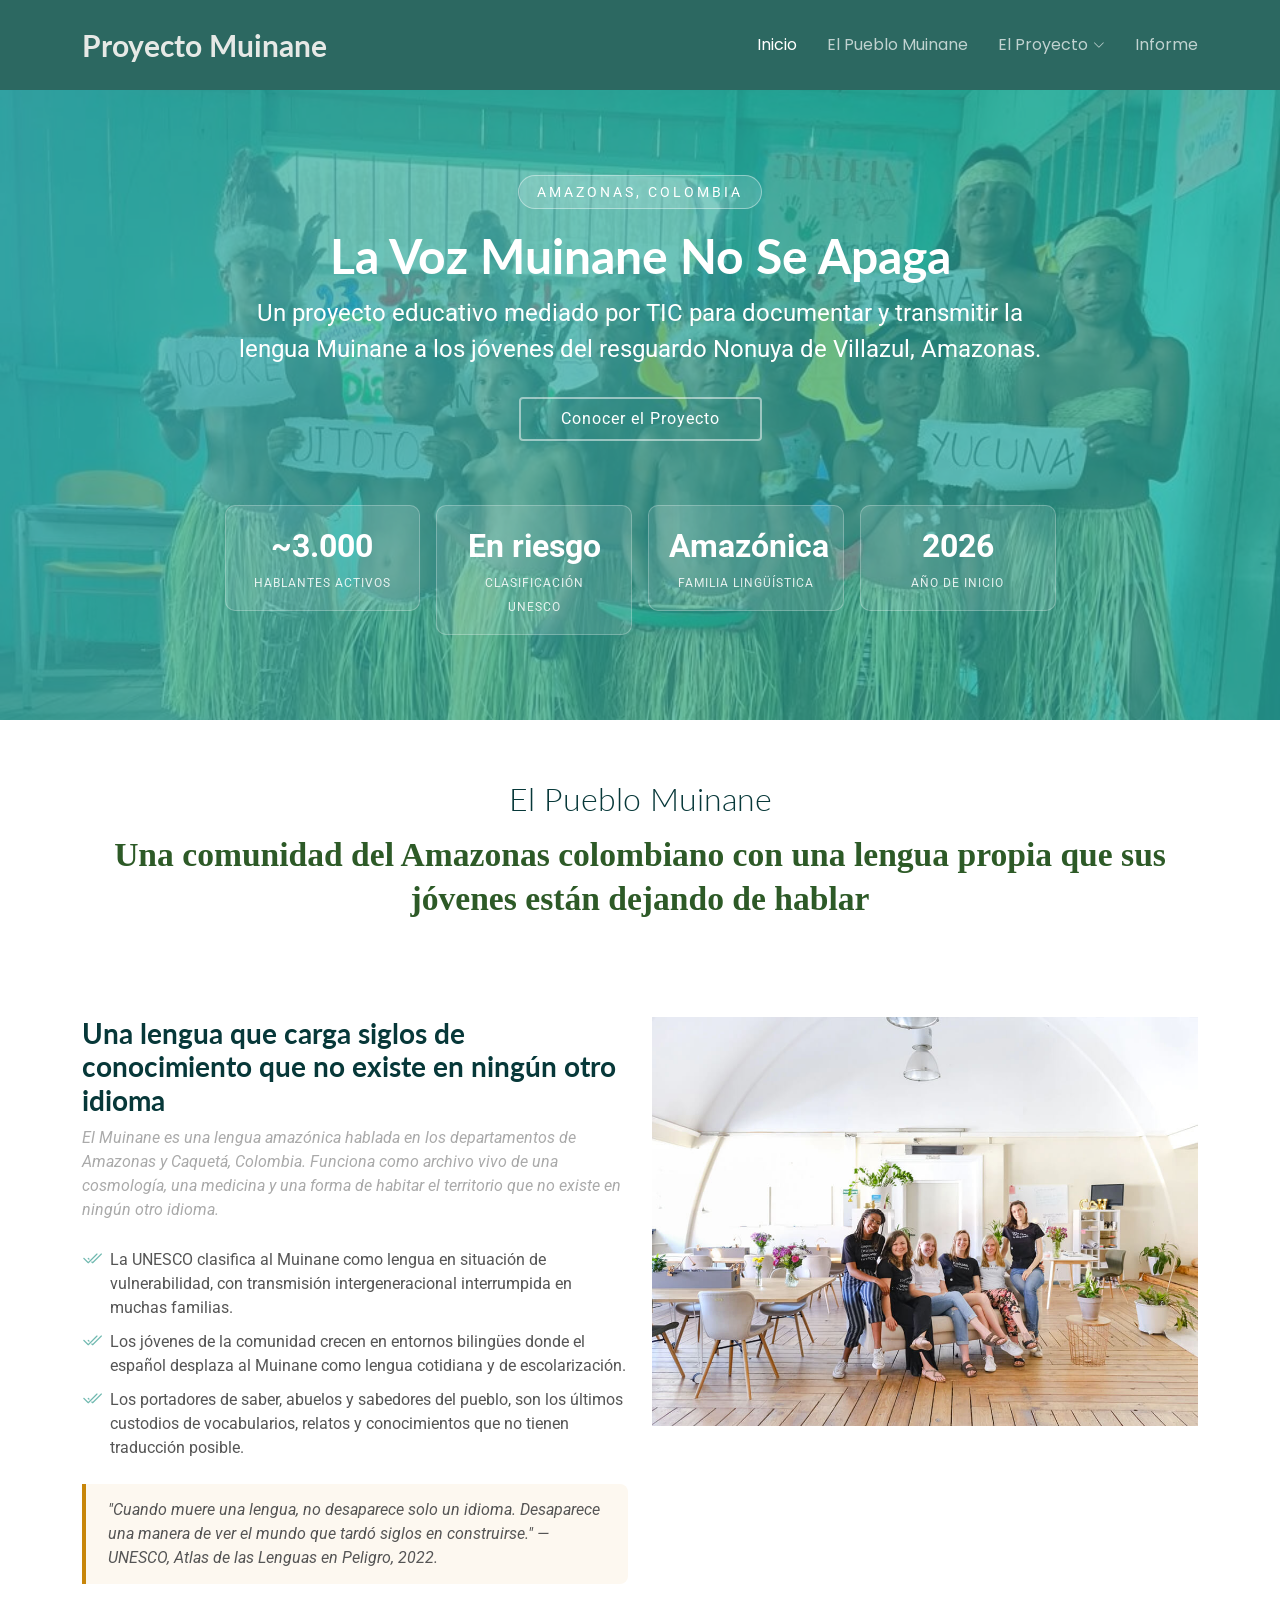
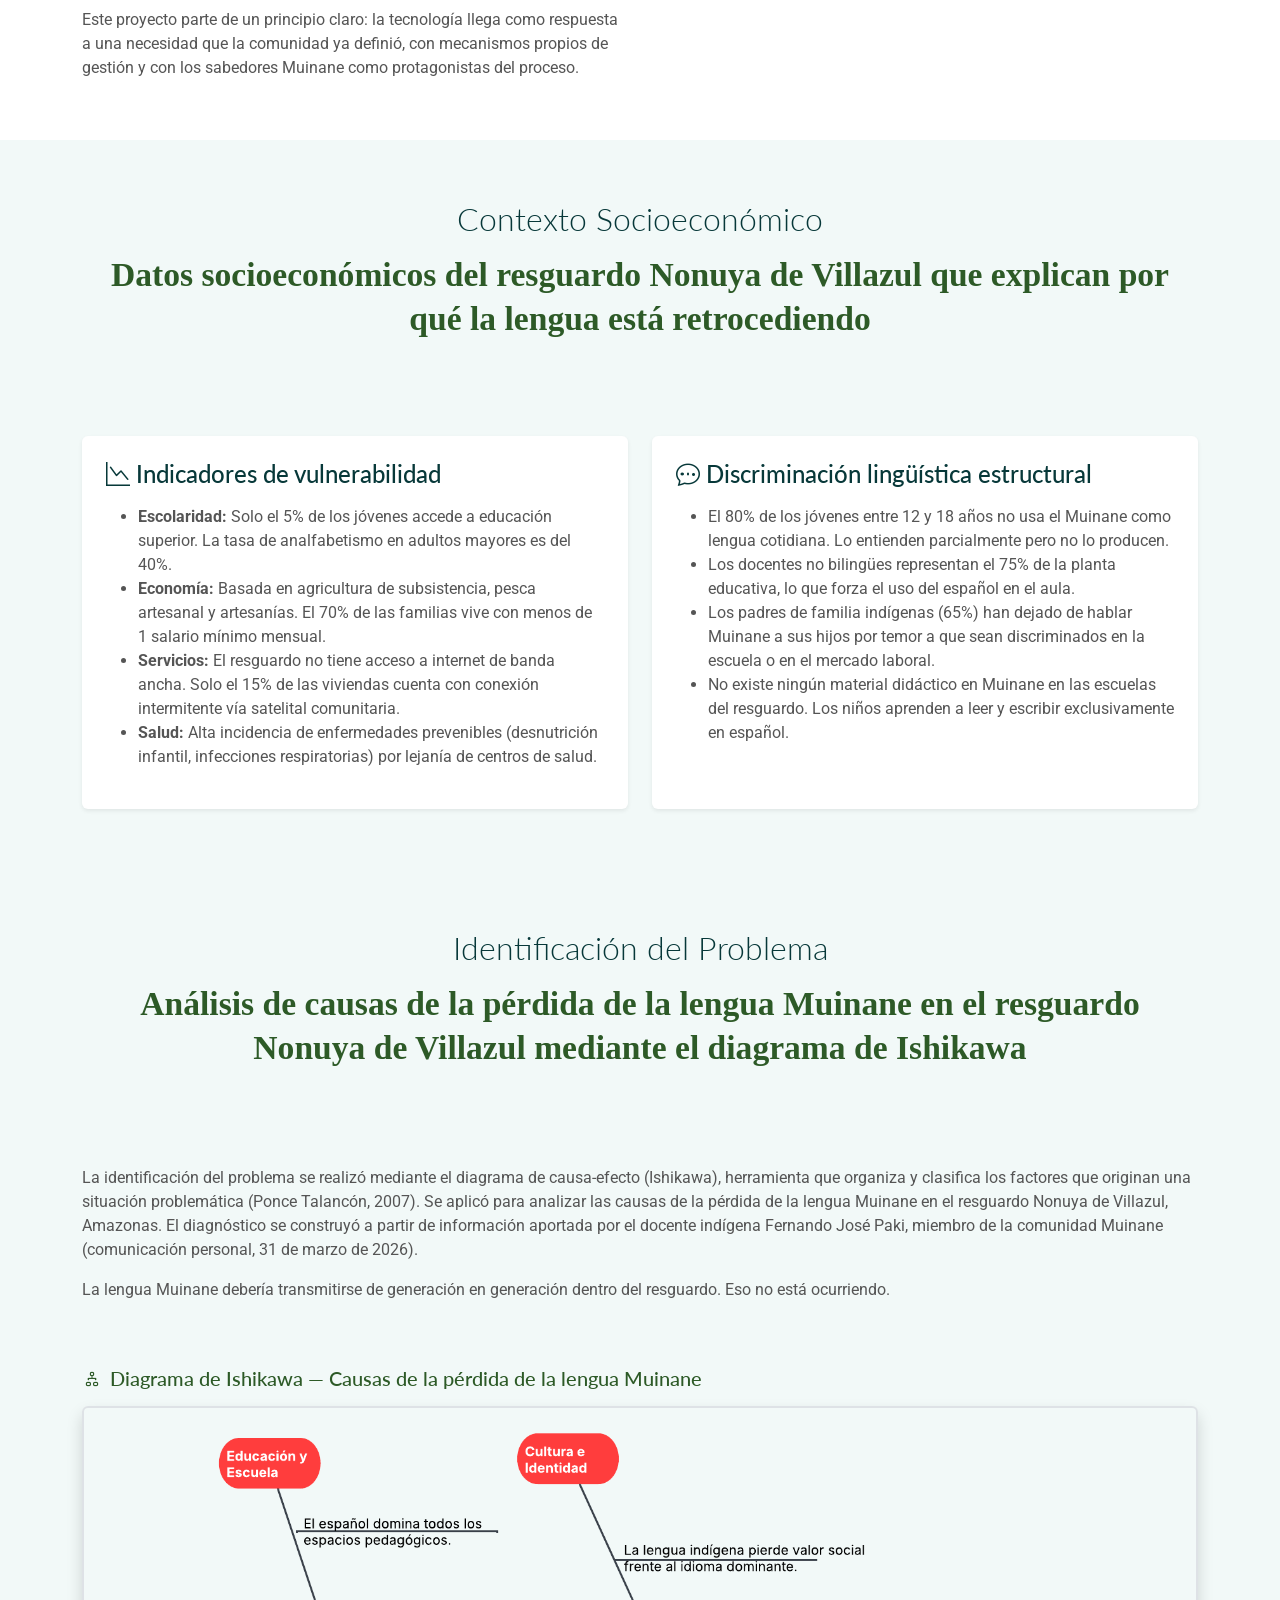
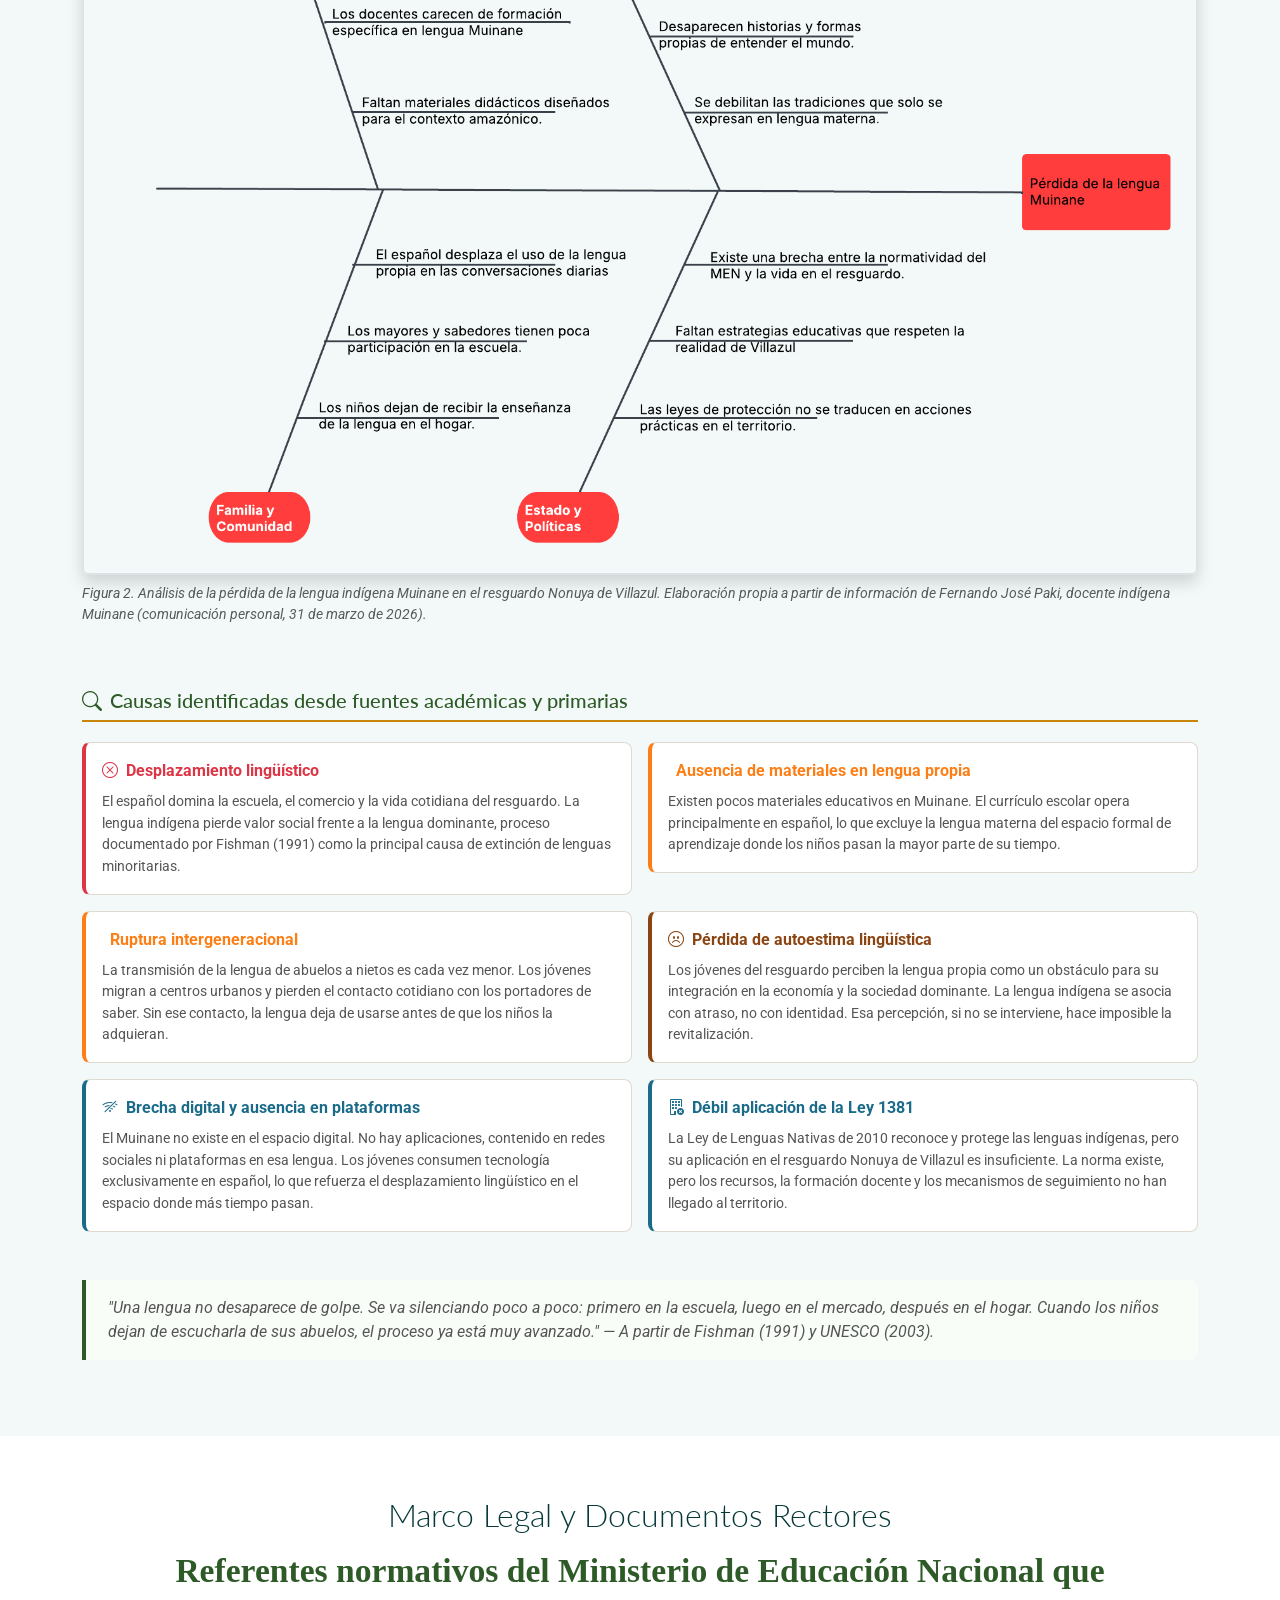
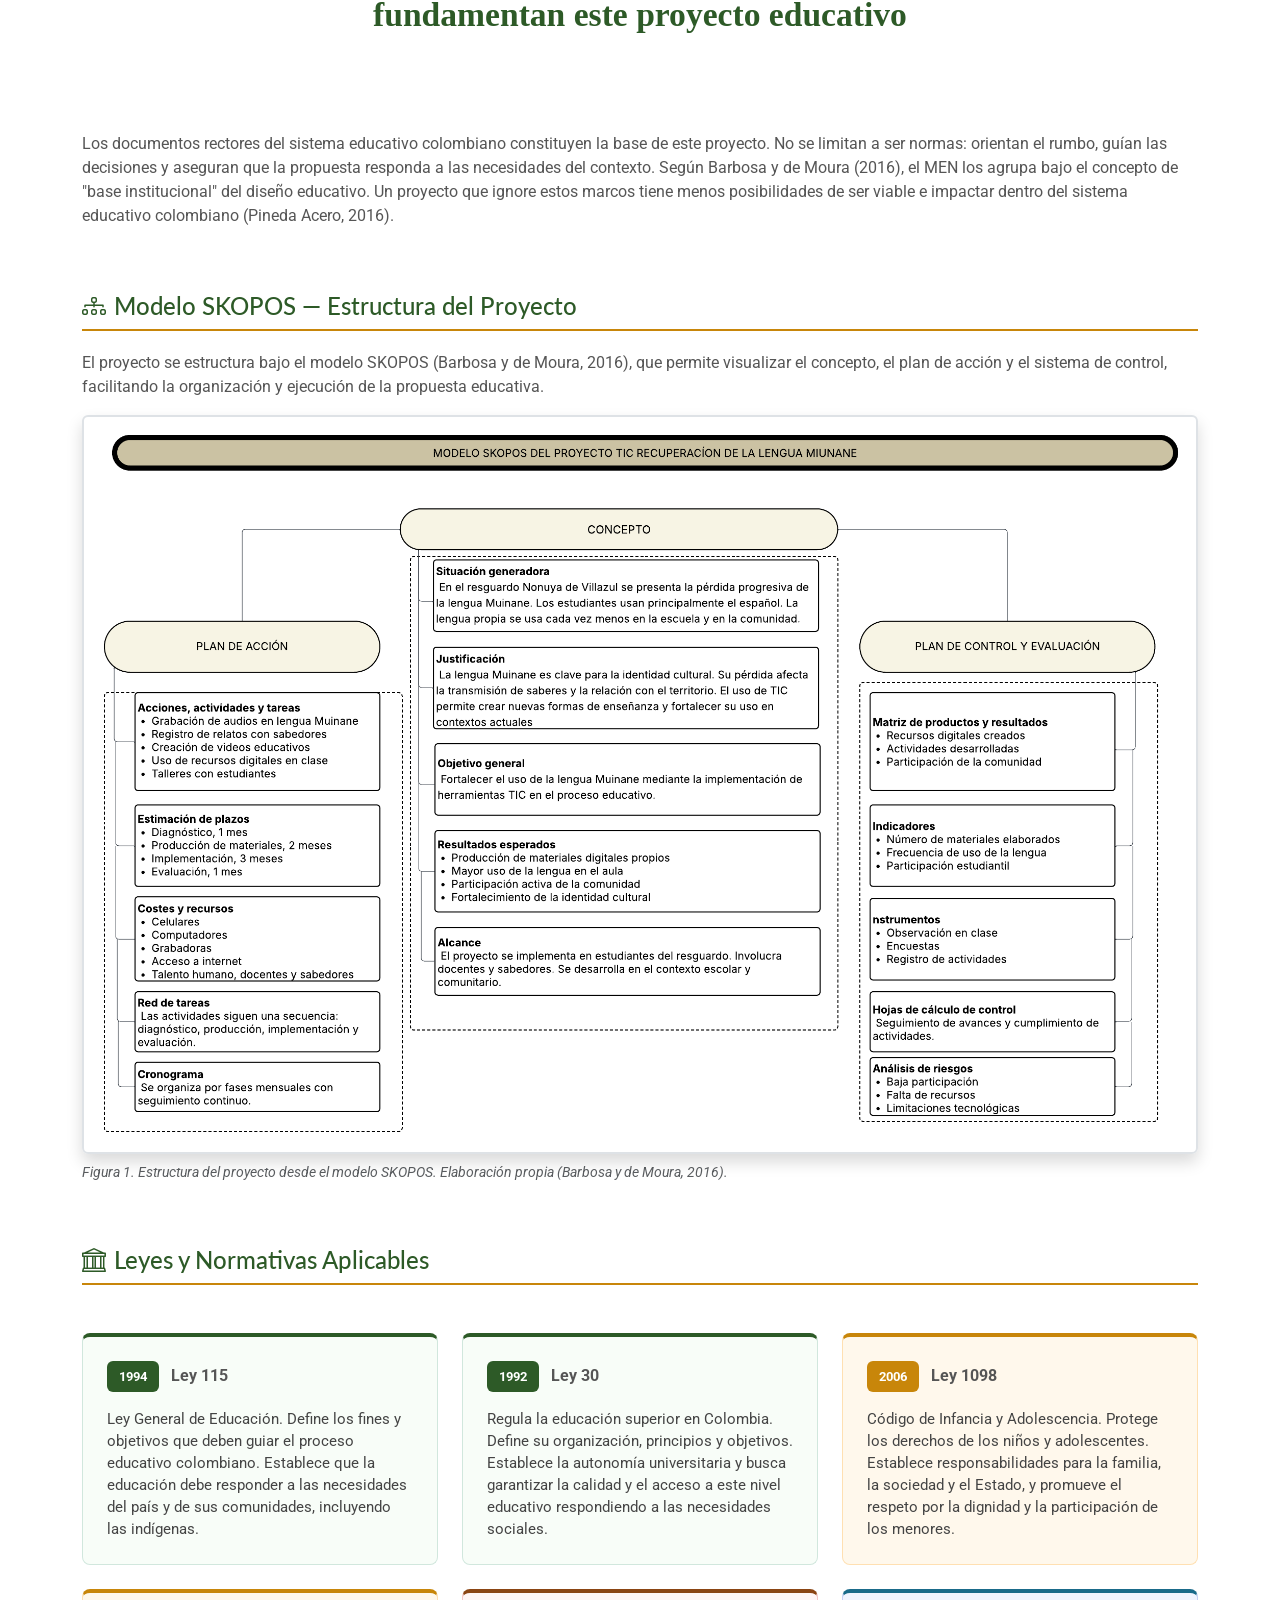
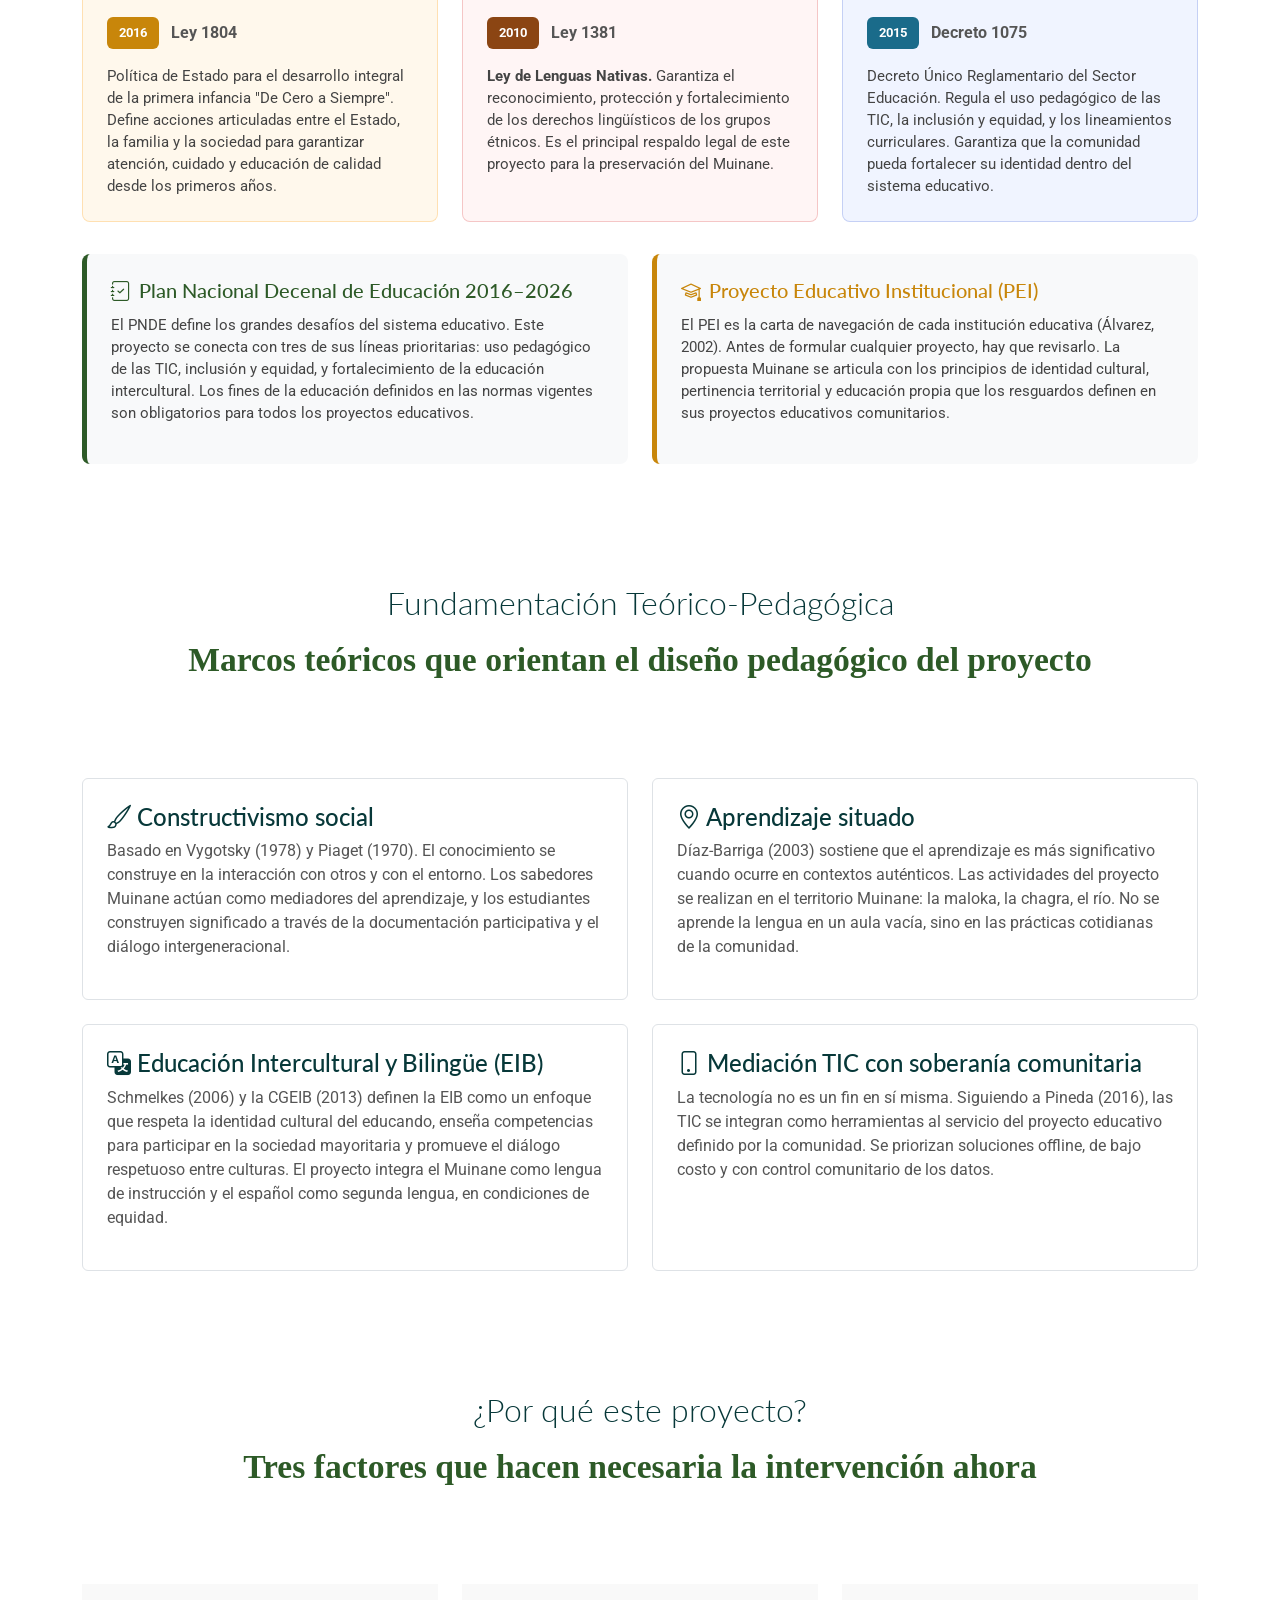
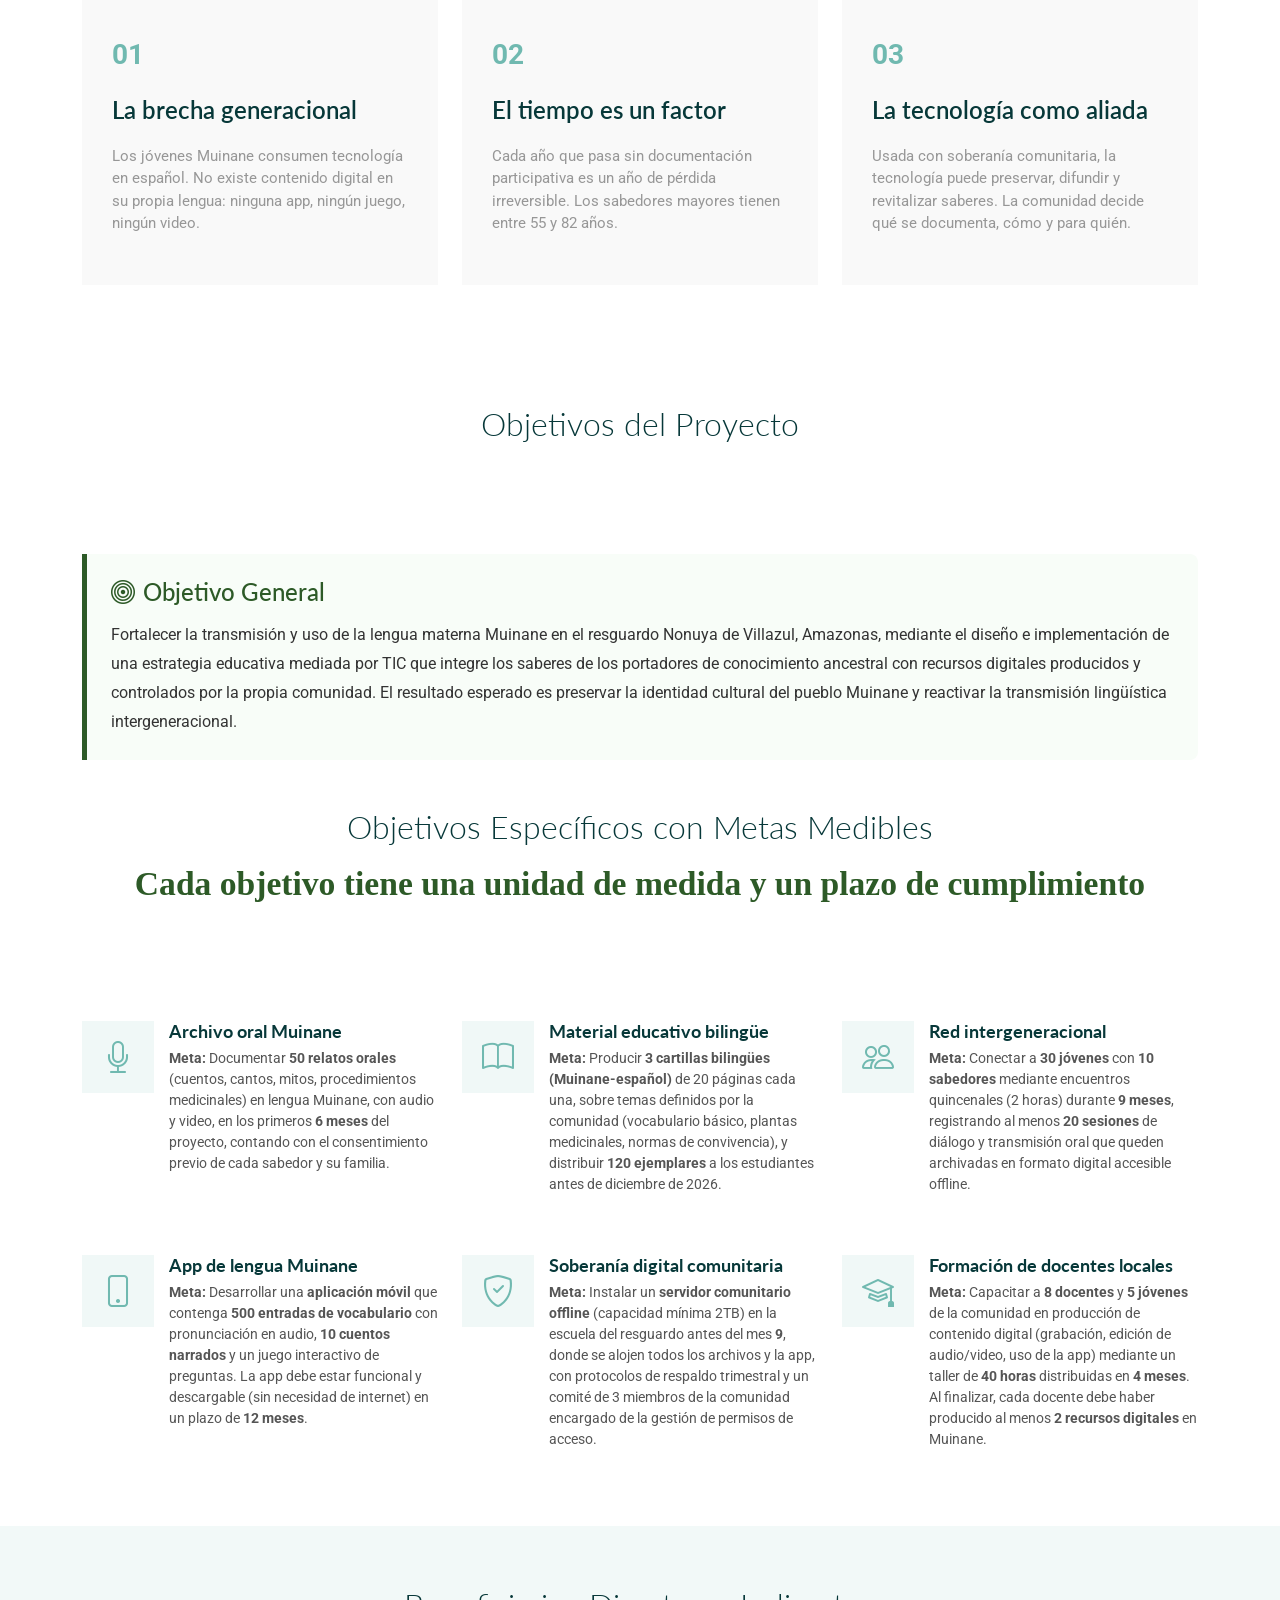
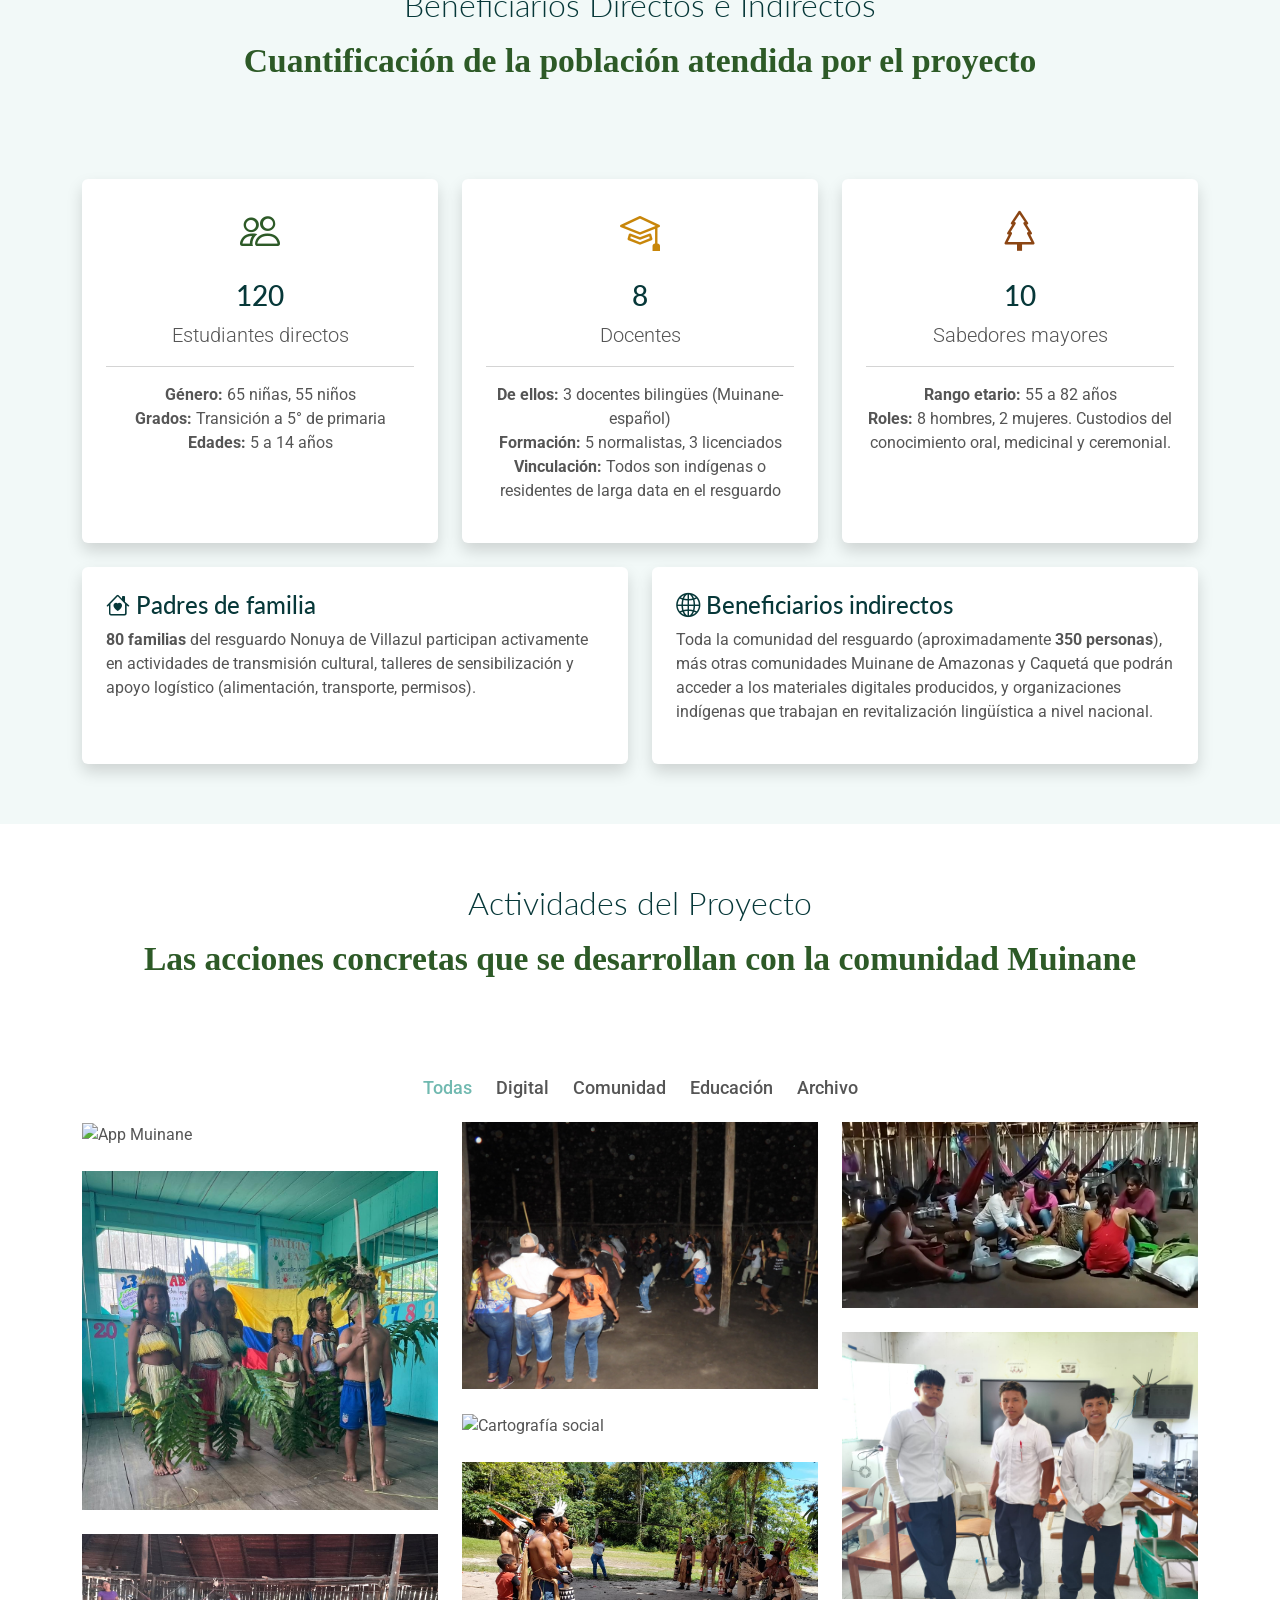
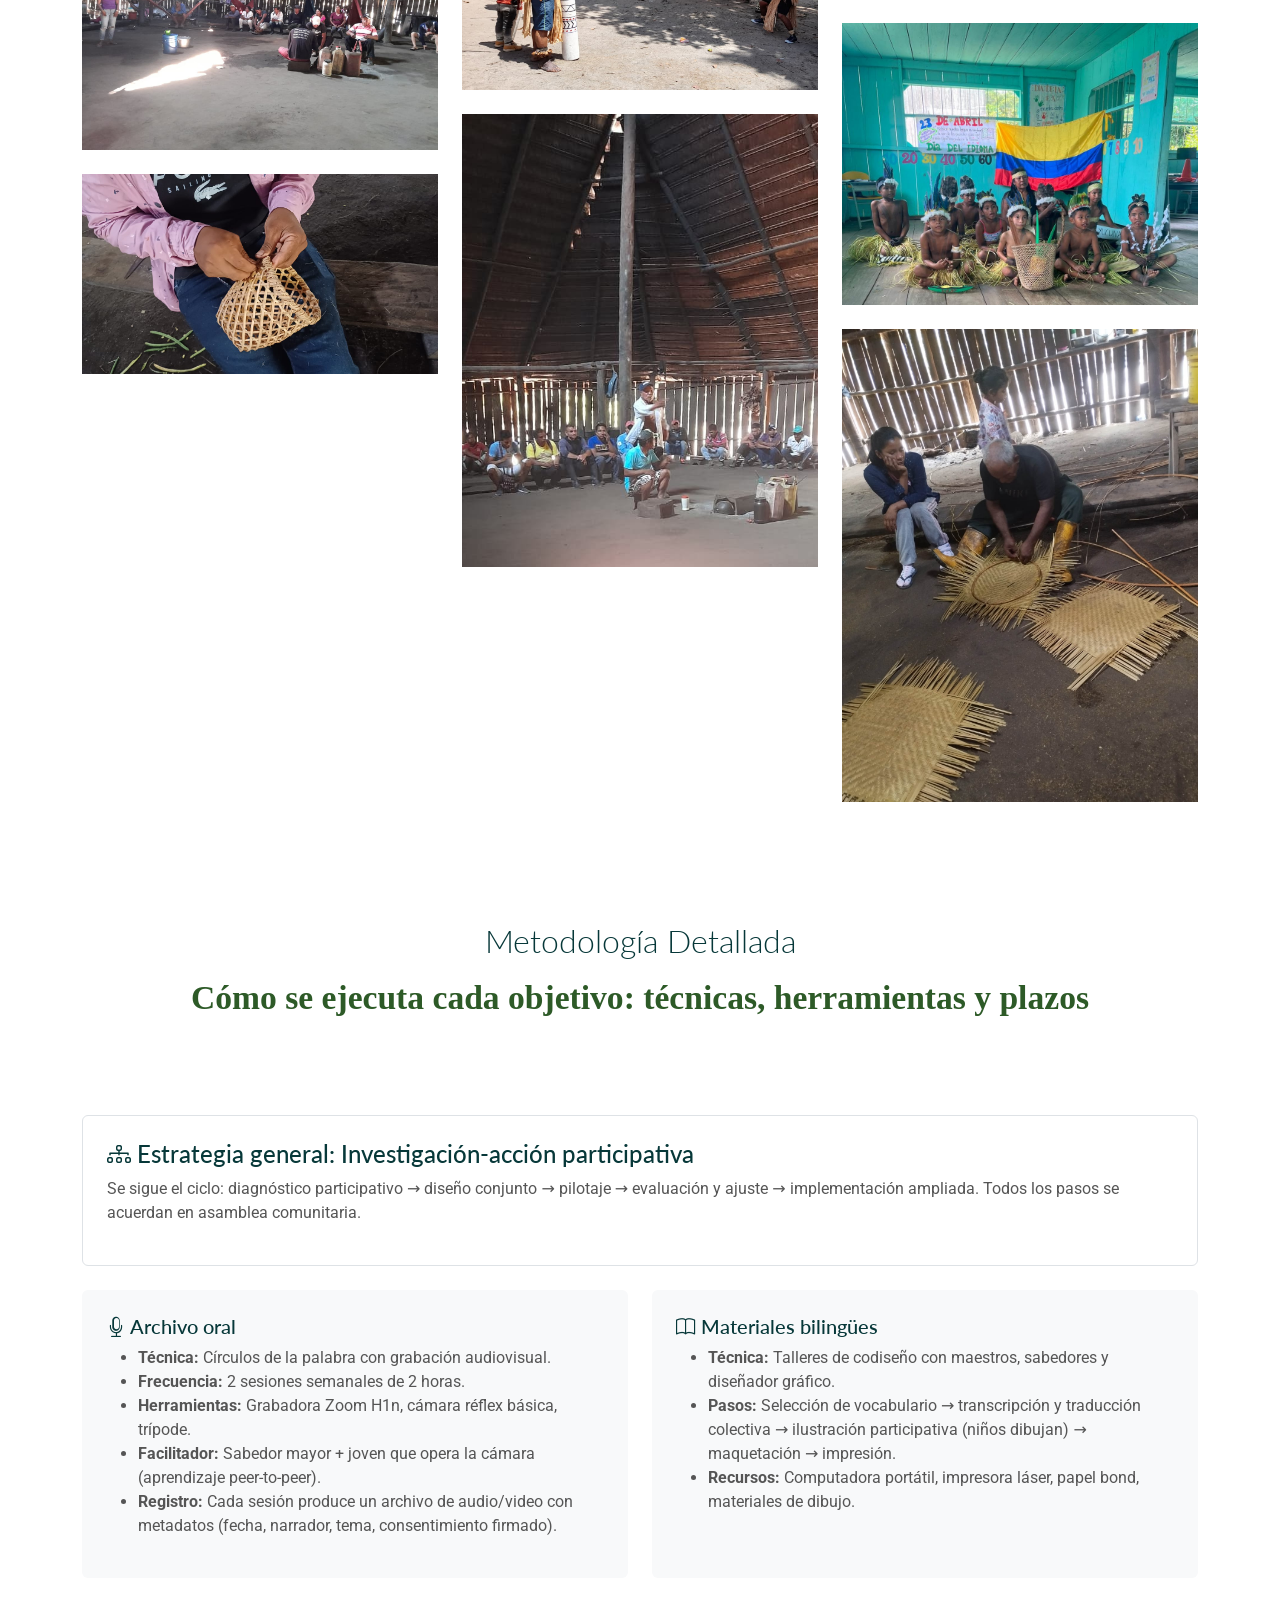
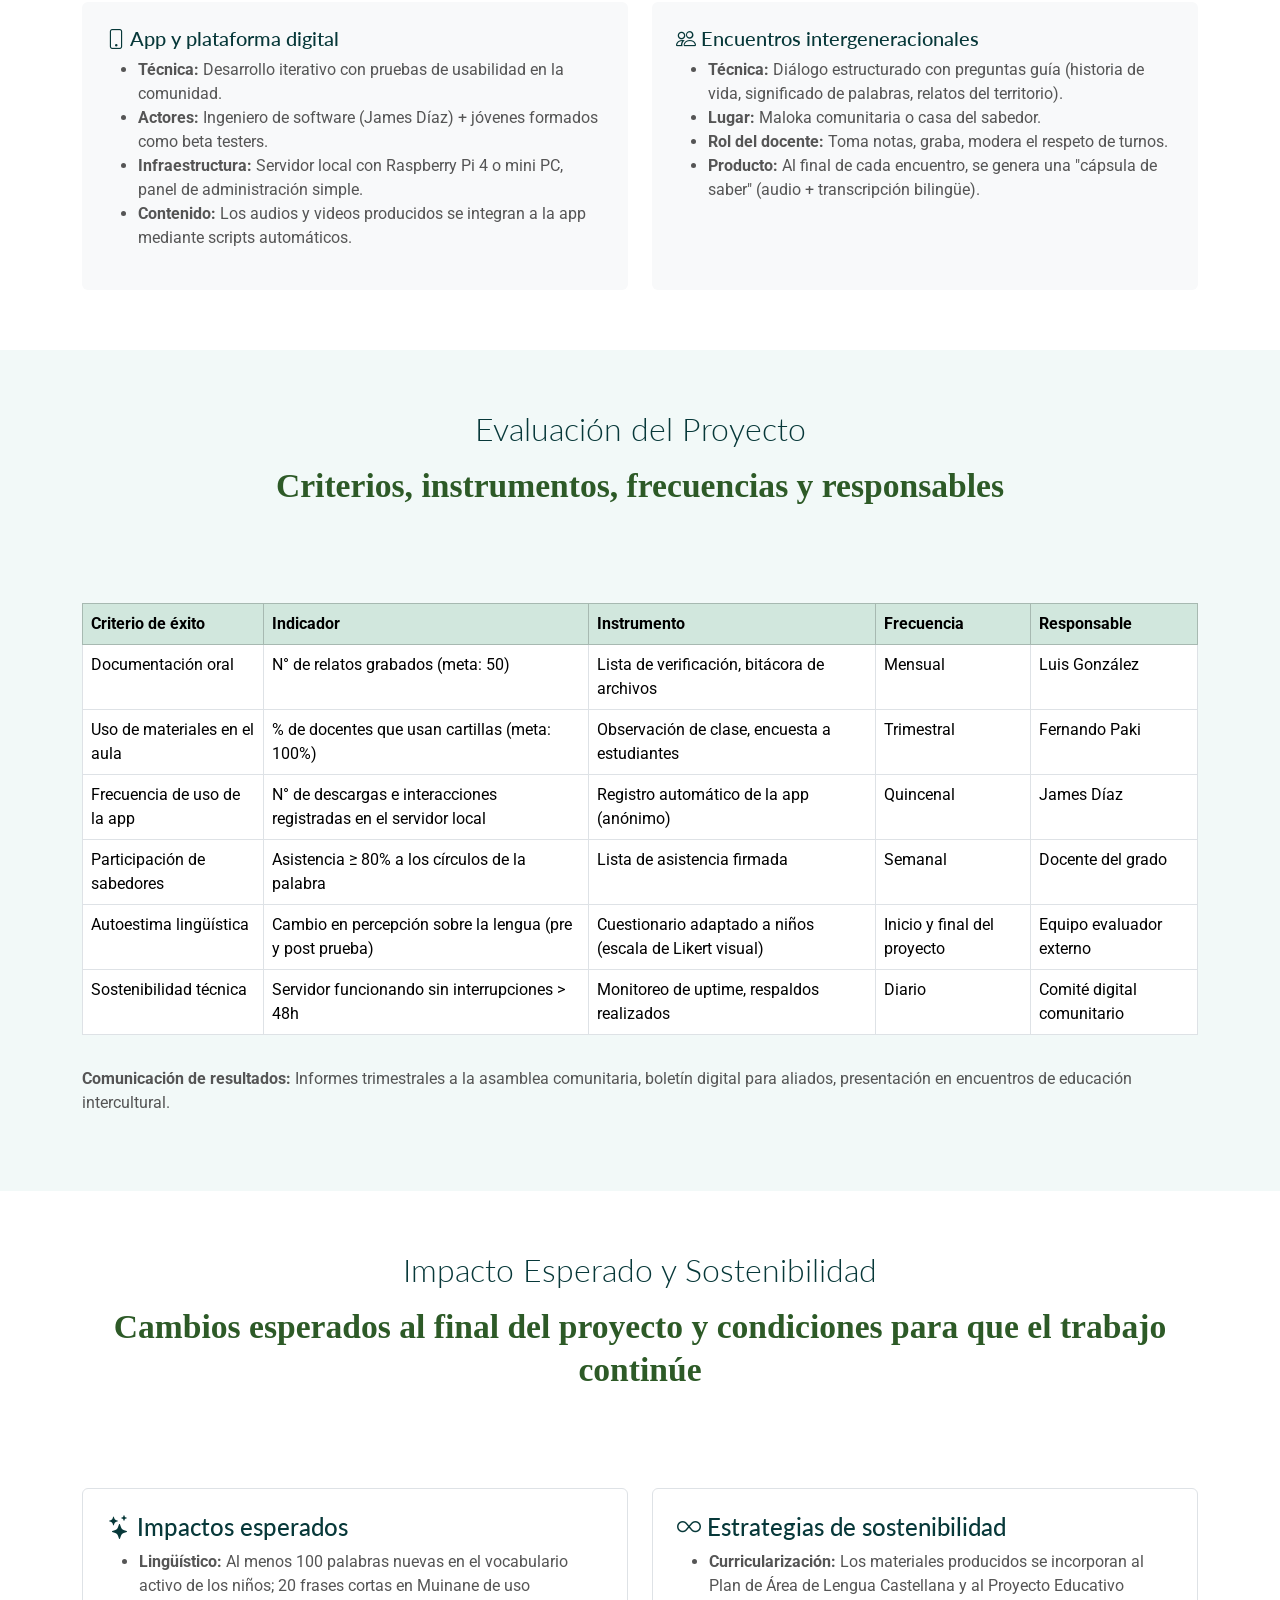
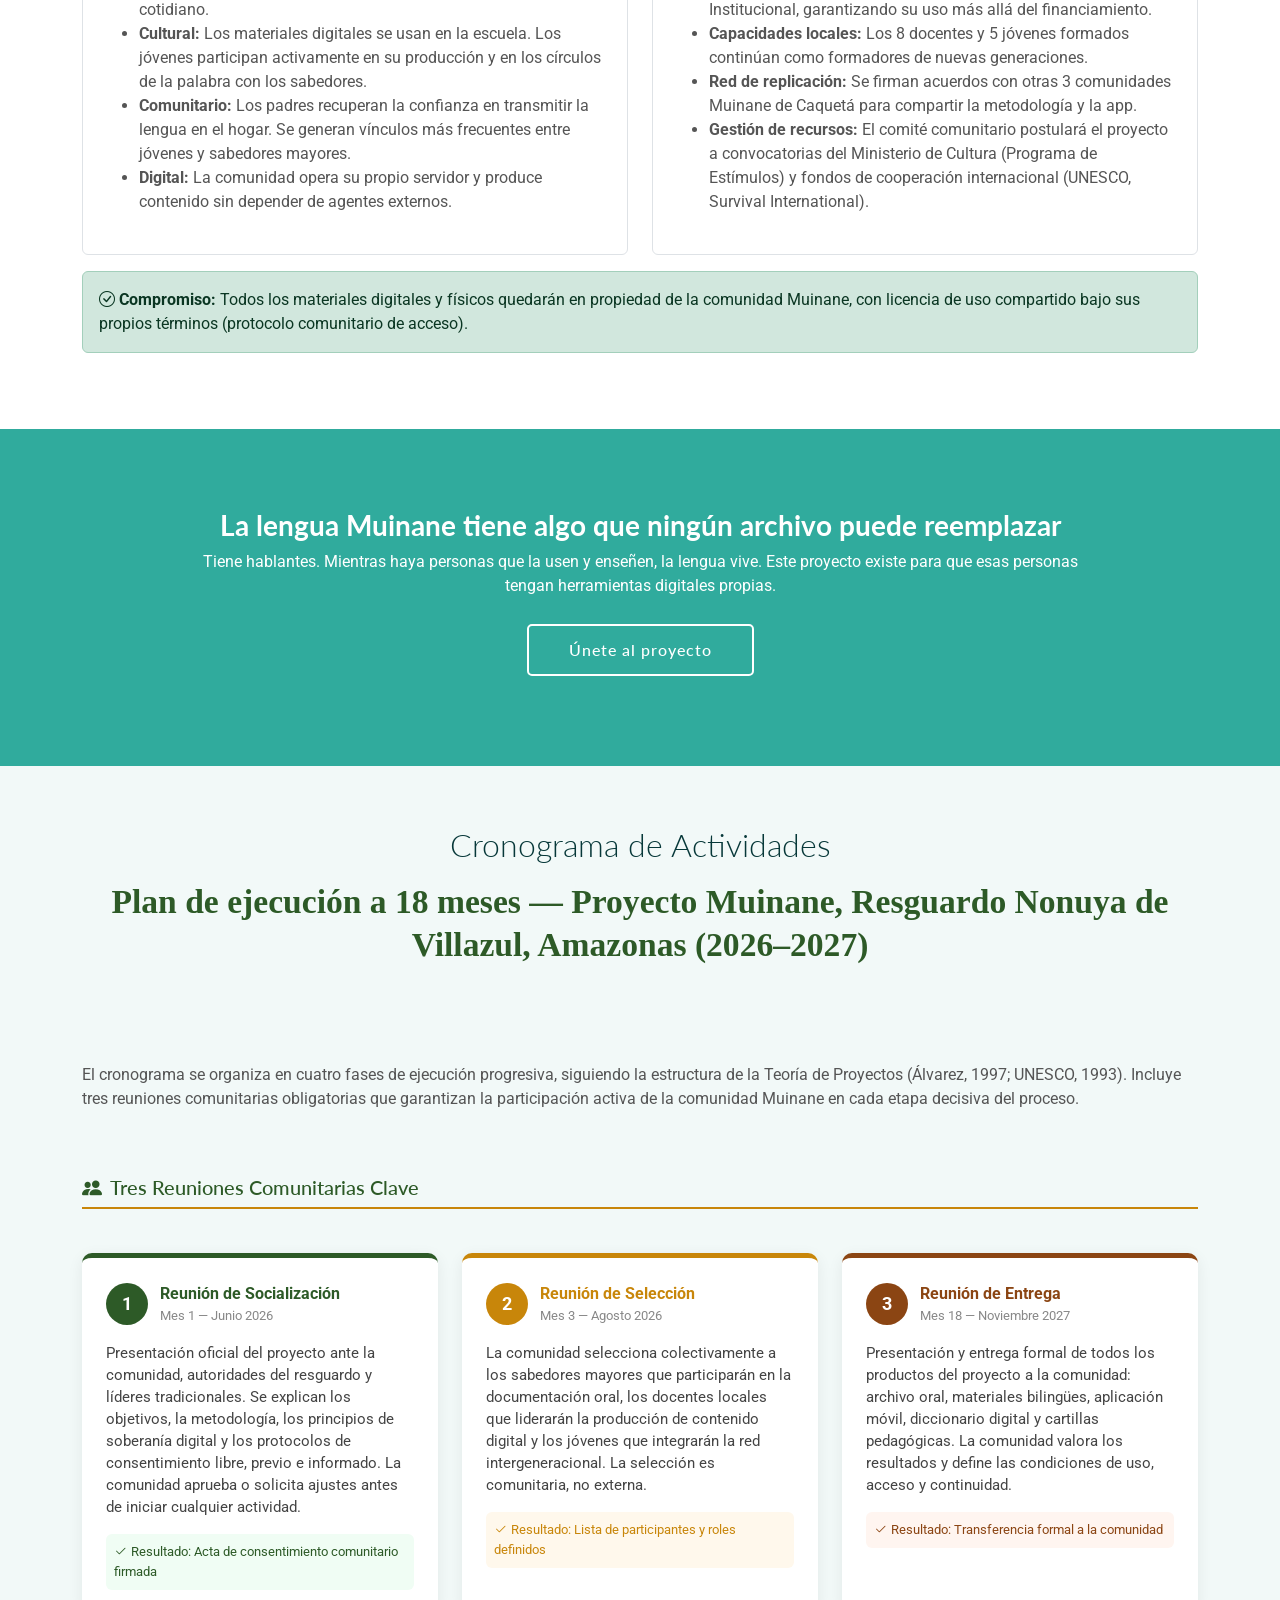
==== commit 66814902: "INFORME CON INTRODUCCION Y CONCLUSION 3" ====
--- a/index.html
+++ b/index.html
@@ -204,7 +204,7 @@
         <div class="row gy-5">
 
           <div class="col-12">
-            <p>La identificación del problema se realizó mediante el diagrama de causa-efecto (Ishikawa), herramienta que organiza y clasifica los factores que originan una situación problemática (Ponce Talancón, 2007). Se aplicó para analizar las causas de la pérdida de la lengua Muinane en el resguardo Nonuya de Villazul, Amazonas. El diagnóstico se construyó a partir de información aportada por el docente indígena José Fernando Paki, miembro de la comunidad Muinane (comunicación personal, 31 de marzo de 2026).</p>
+            <p>La identificación del problema se realizó mediante el diagrama de causa-efecto (Ishikawa), herramienta que organiza y clasifica los factores que originan una situación problemática (Ponce Talancón, 2007). Se aplicó para analizar las causas de la pérdida de la lengua Muinane en el resguardo Nonuya de Villazul, Amazonas. El diagnóstico se construyó a partir de información aportada por el docente indígena  Fernando José Paki, miembro de la comunidad Muinane (comunicación personal, 31 de marzo de 2026).</p>
             <p>La lengua Muinane debería transmitirse de generación en generación dentro del resguardo. Eso no está ocurriendo.</p>
           </div>
 
@@ -217,7 +217,7 @@
                 alt="Diagrama Ishikawa — Pérdida de la lengua Muinane en el resguardo Nonuya de Villazul"
                 style="width: 100%; border: 2px solid #dee2e6;">
               <figcaption class="mt-2 text-muted" style="font-size: 0.85rem; font-style: italic;">
-                Figura 2. Análisis de la pérdida de la lengua indígena Muinane en el resguardo Nonuya de Villazul. Elaboración propia a partir de información de José Fernando Paki, docente indígena Muinane (comunicación personal, 31 de marzo de 2026).
+                Figura 2. Análisis de la pérdida de la lengua indígena Muinane en el resguardo Nonuya de Villazul. Elaboración propia a partir de información de Fernando José  Paki, docente indígena Muinane (comunicación personal, 31 de marzo de 2026).
               </figcaption>
             </figure>
           </div>
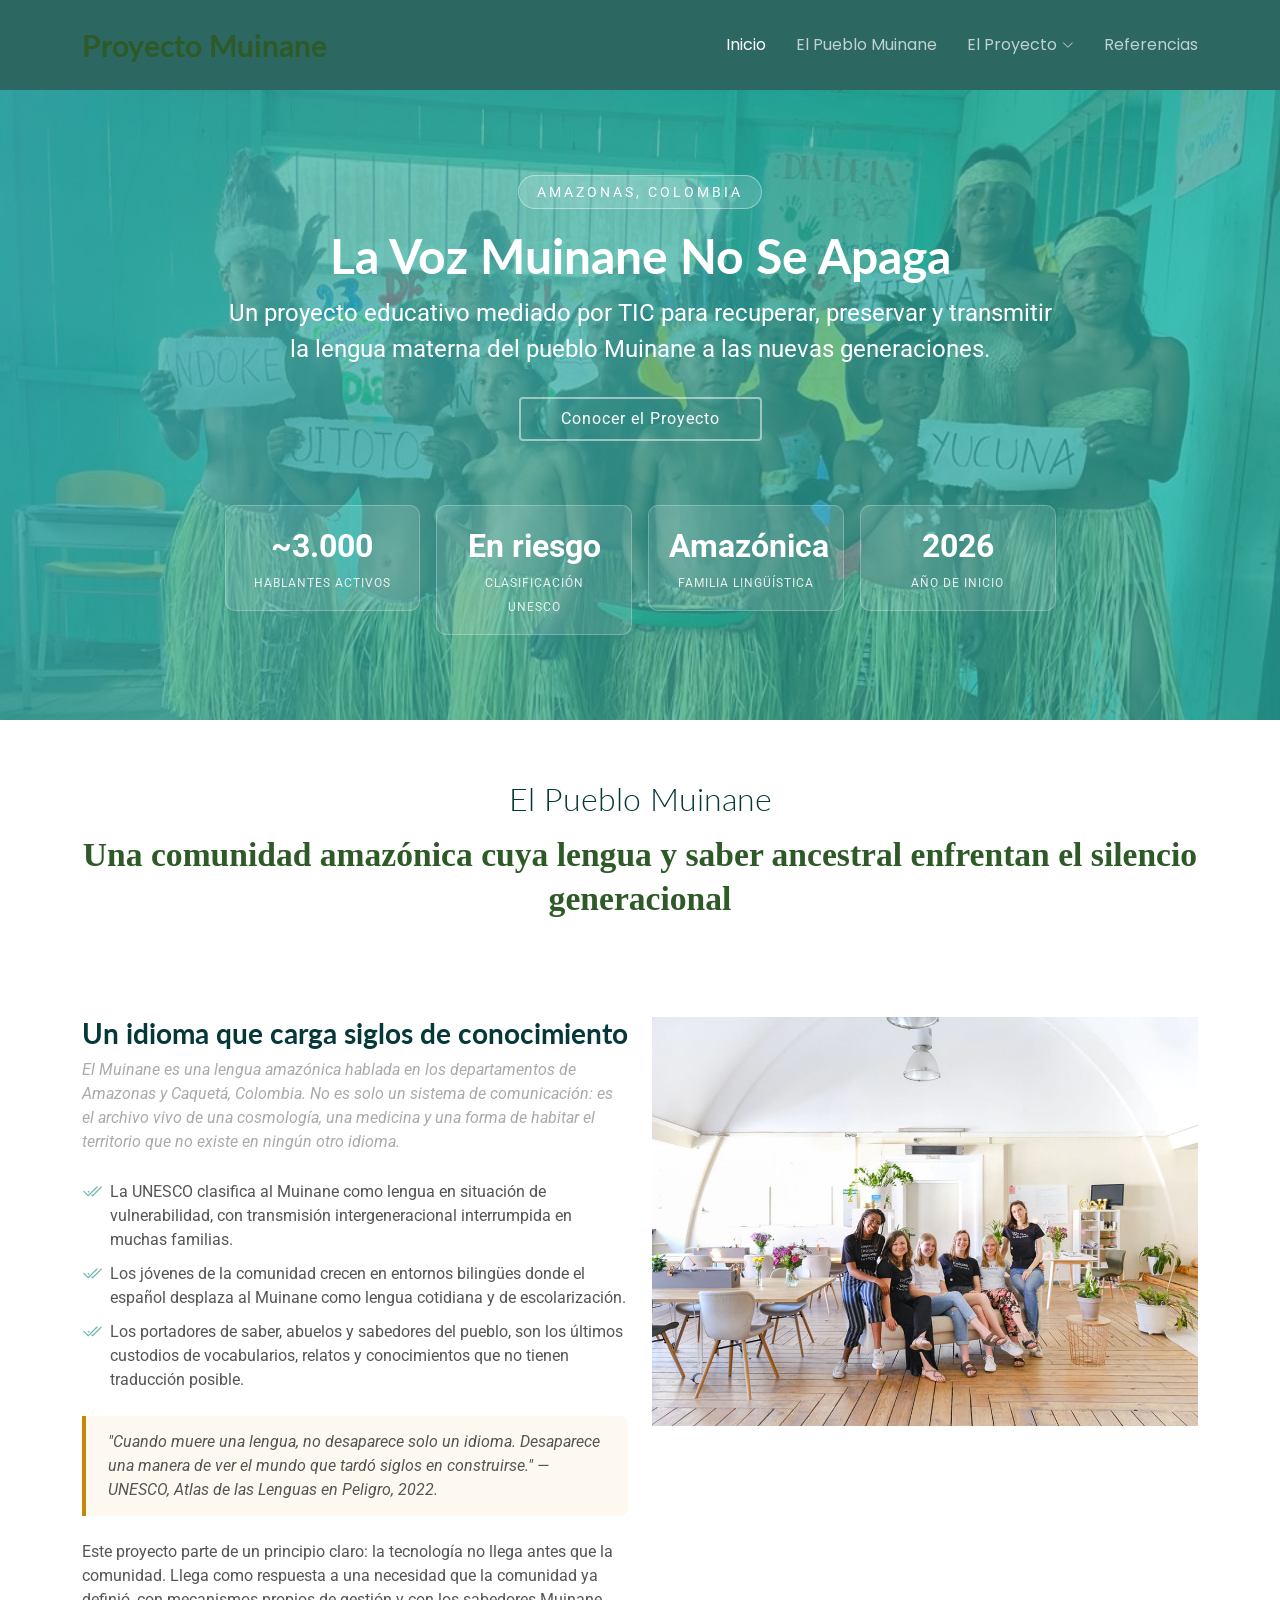
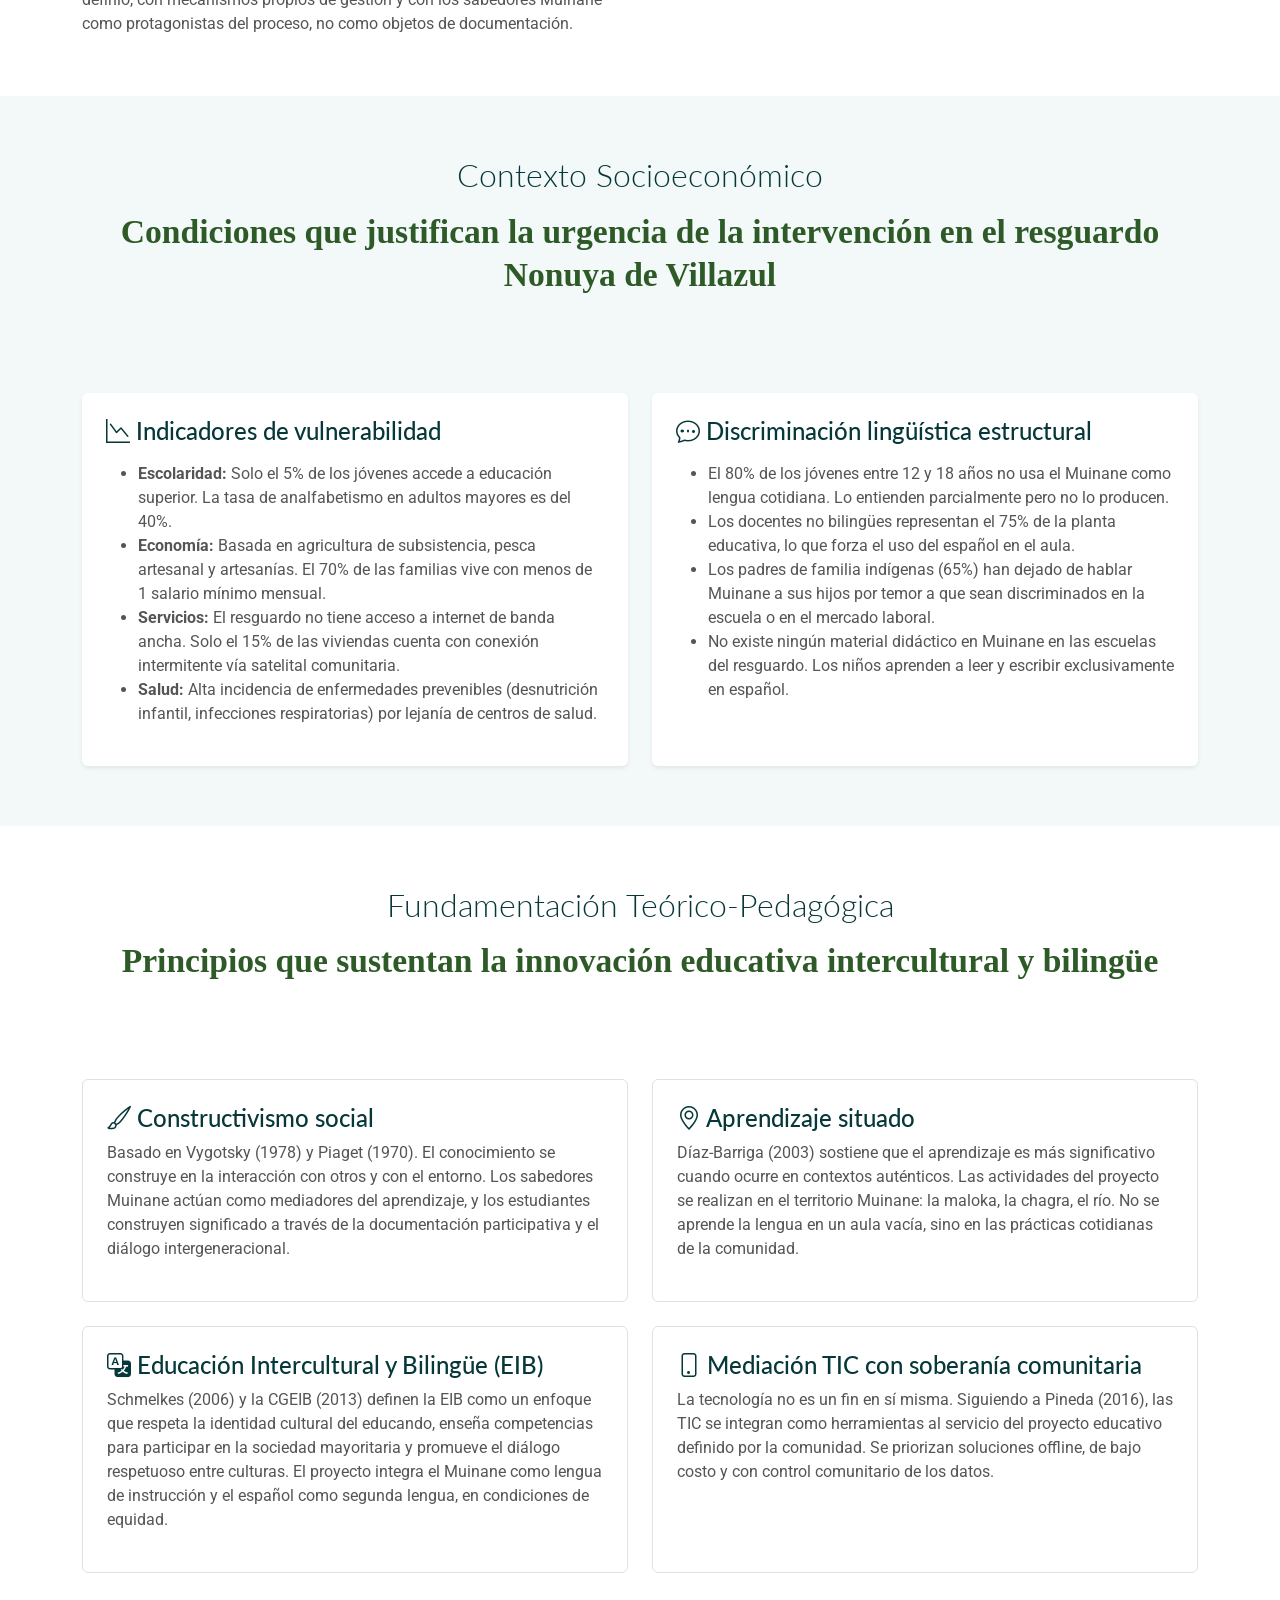
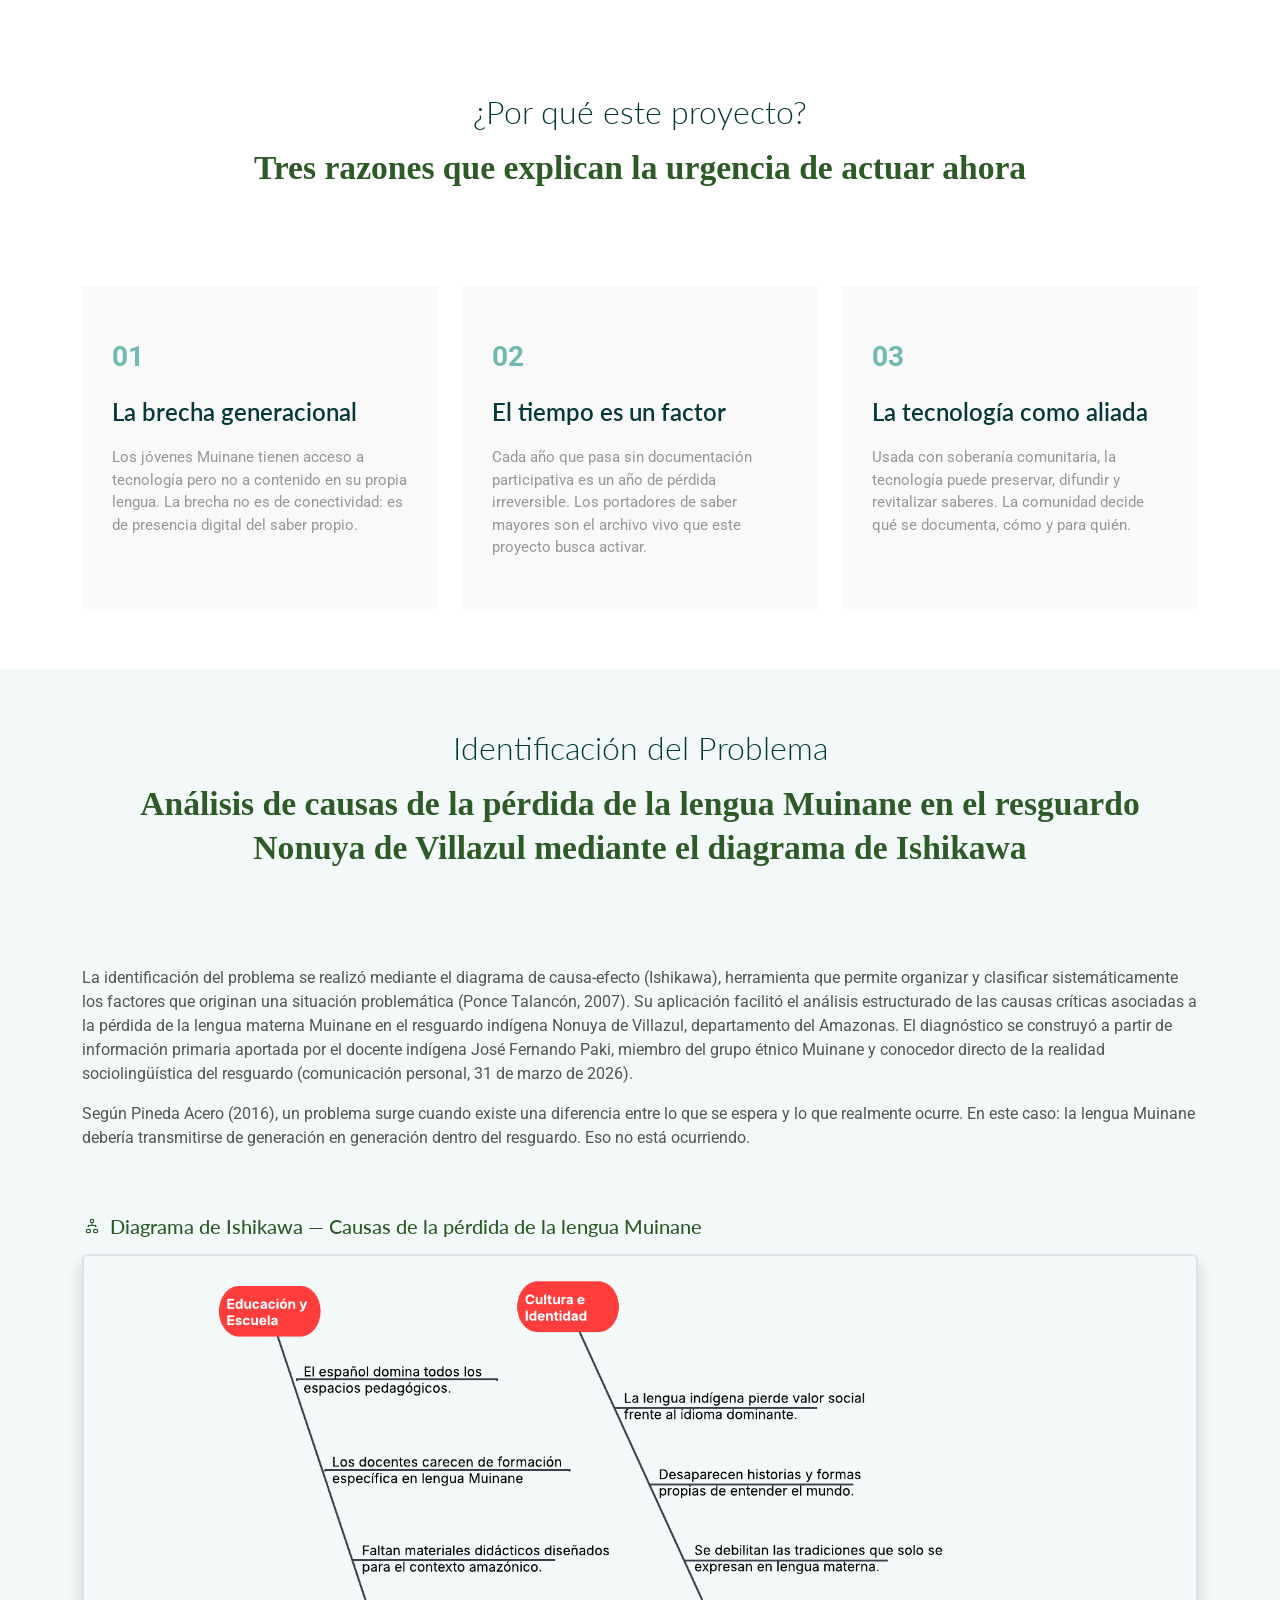
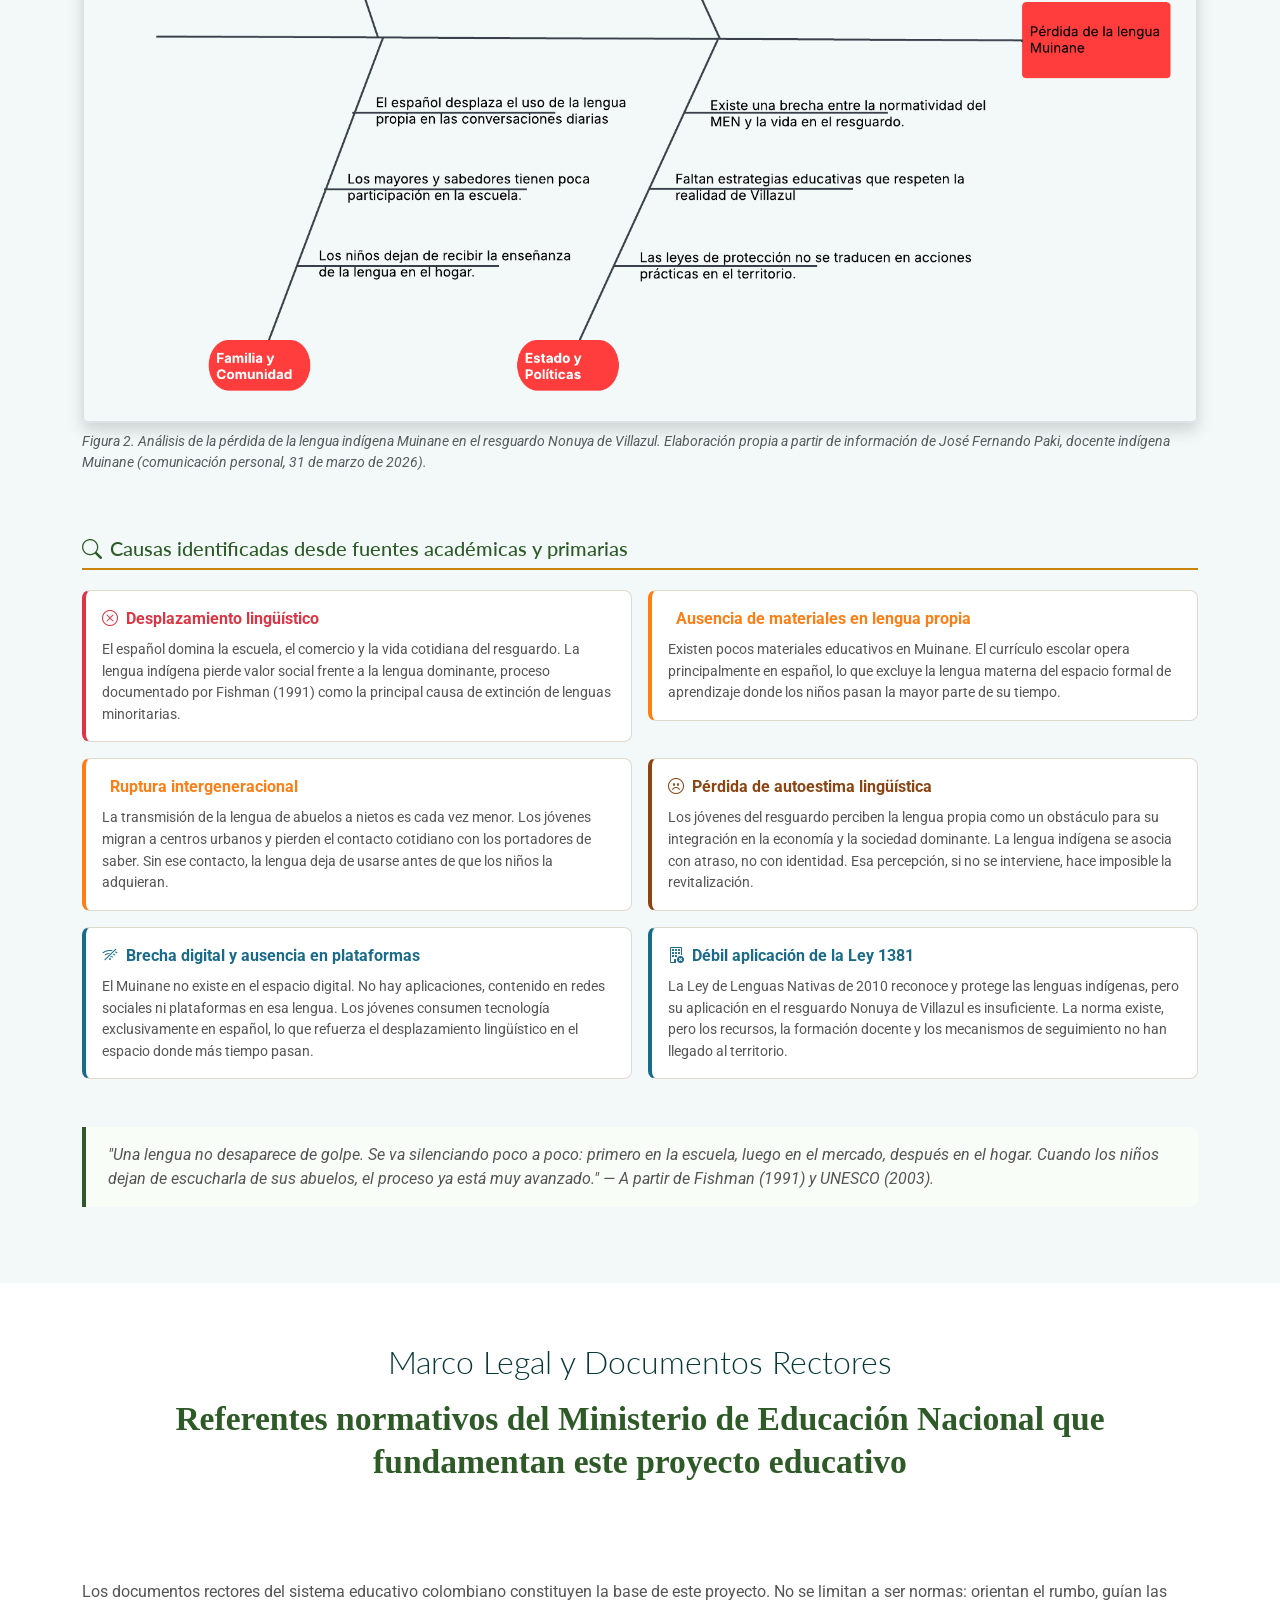
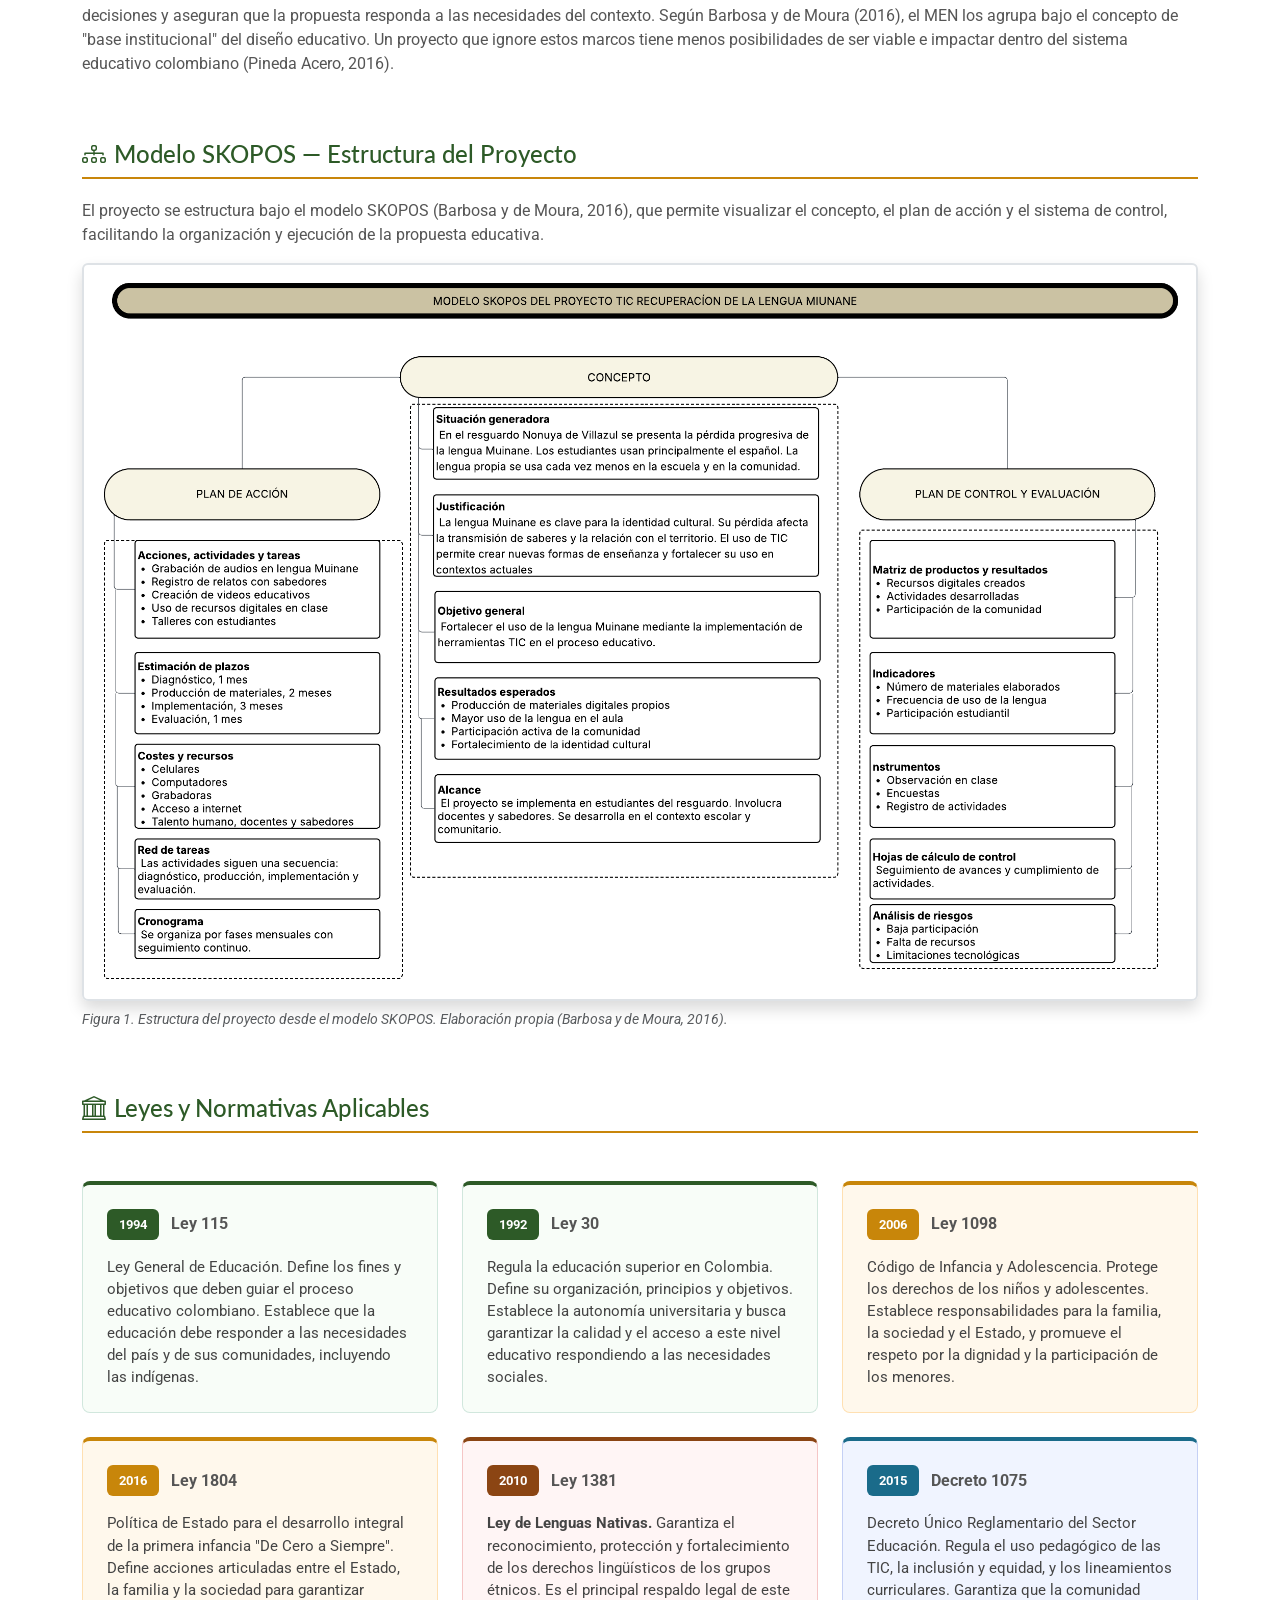
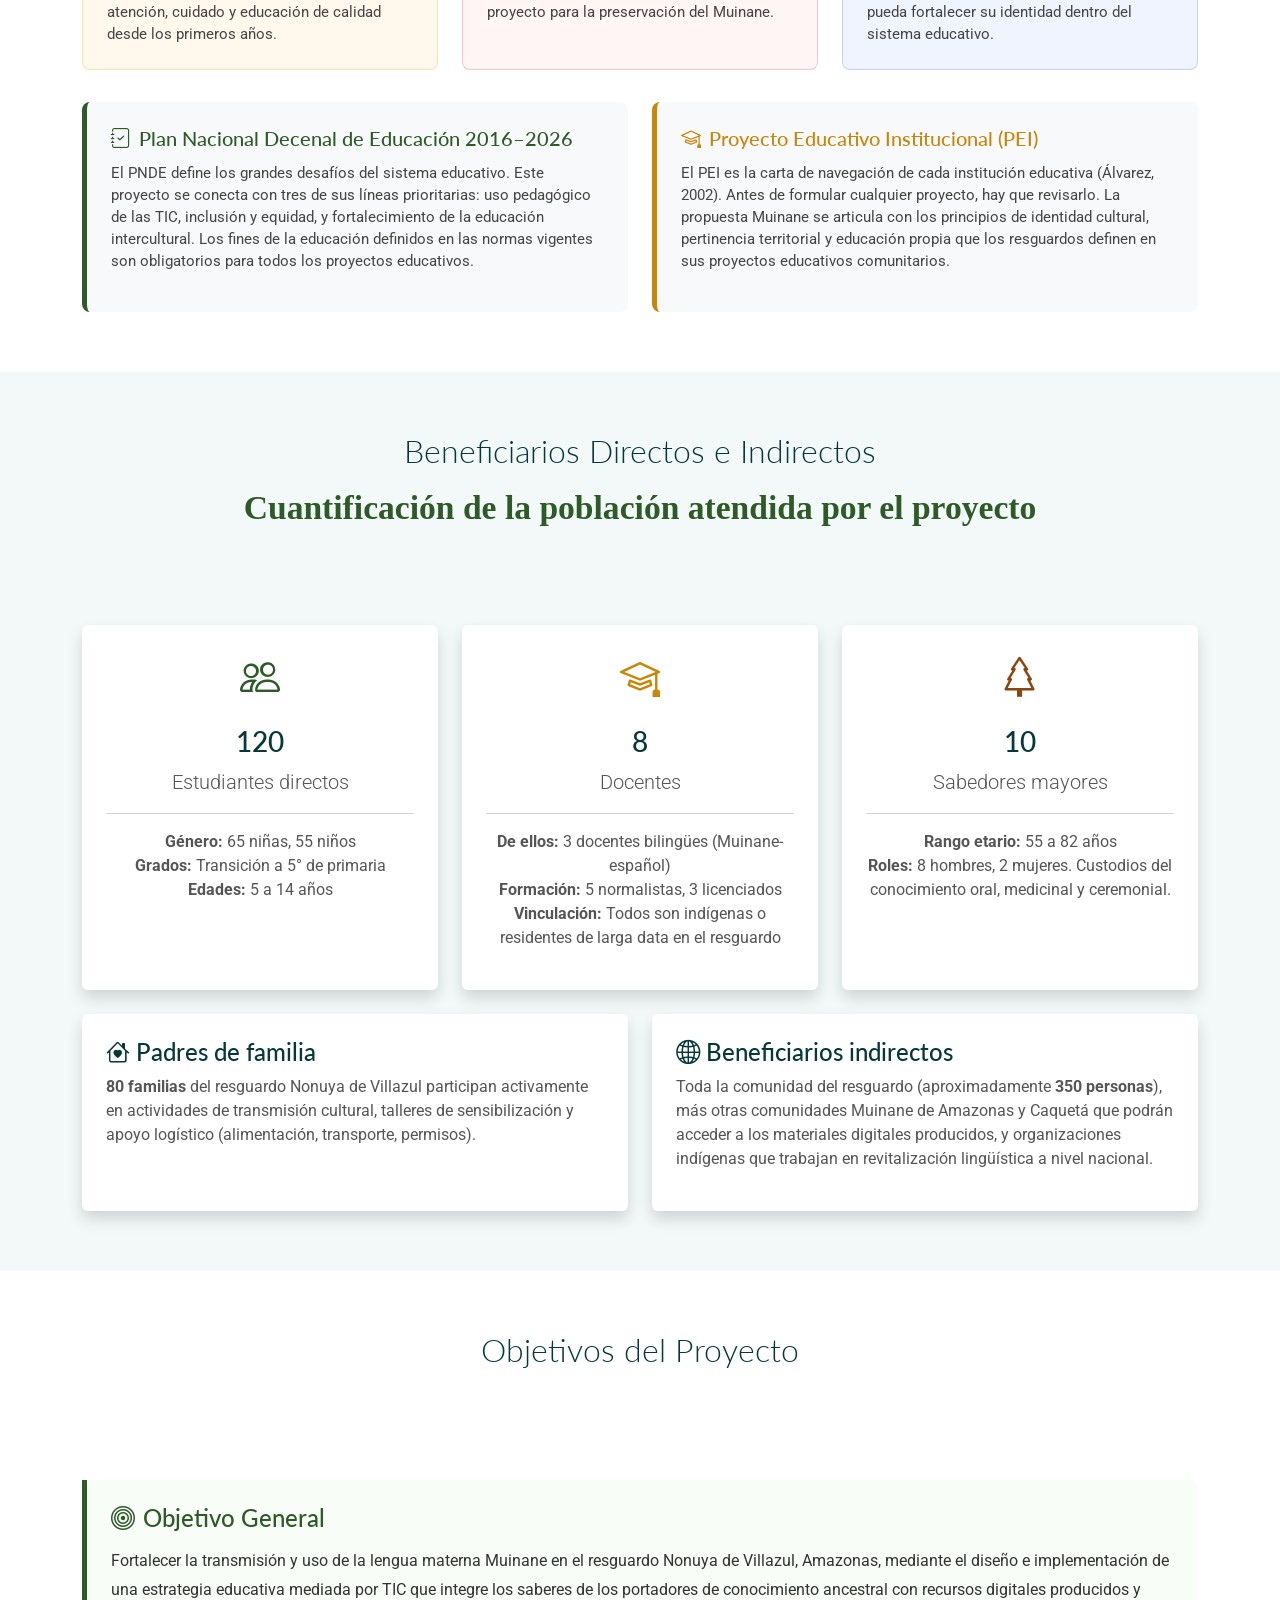
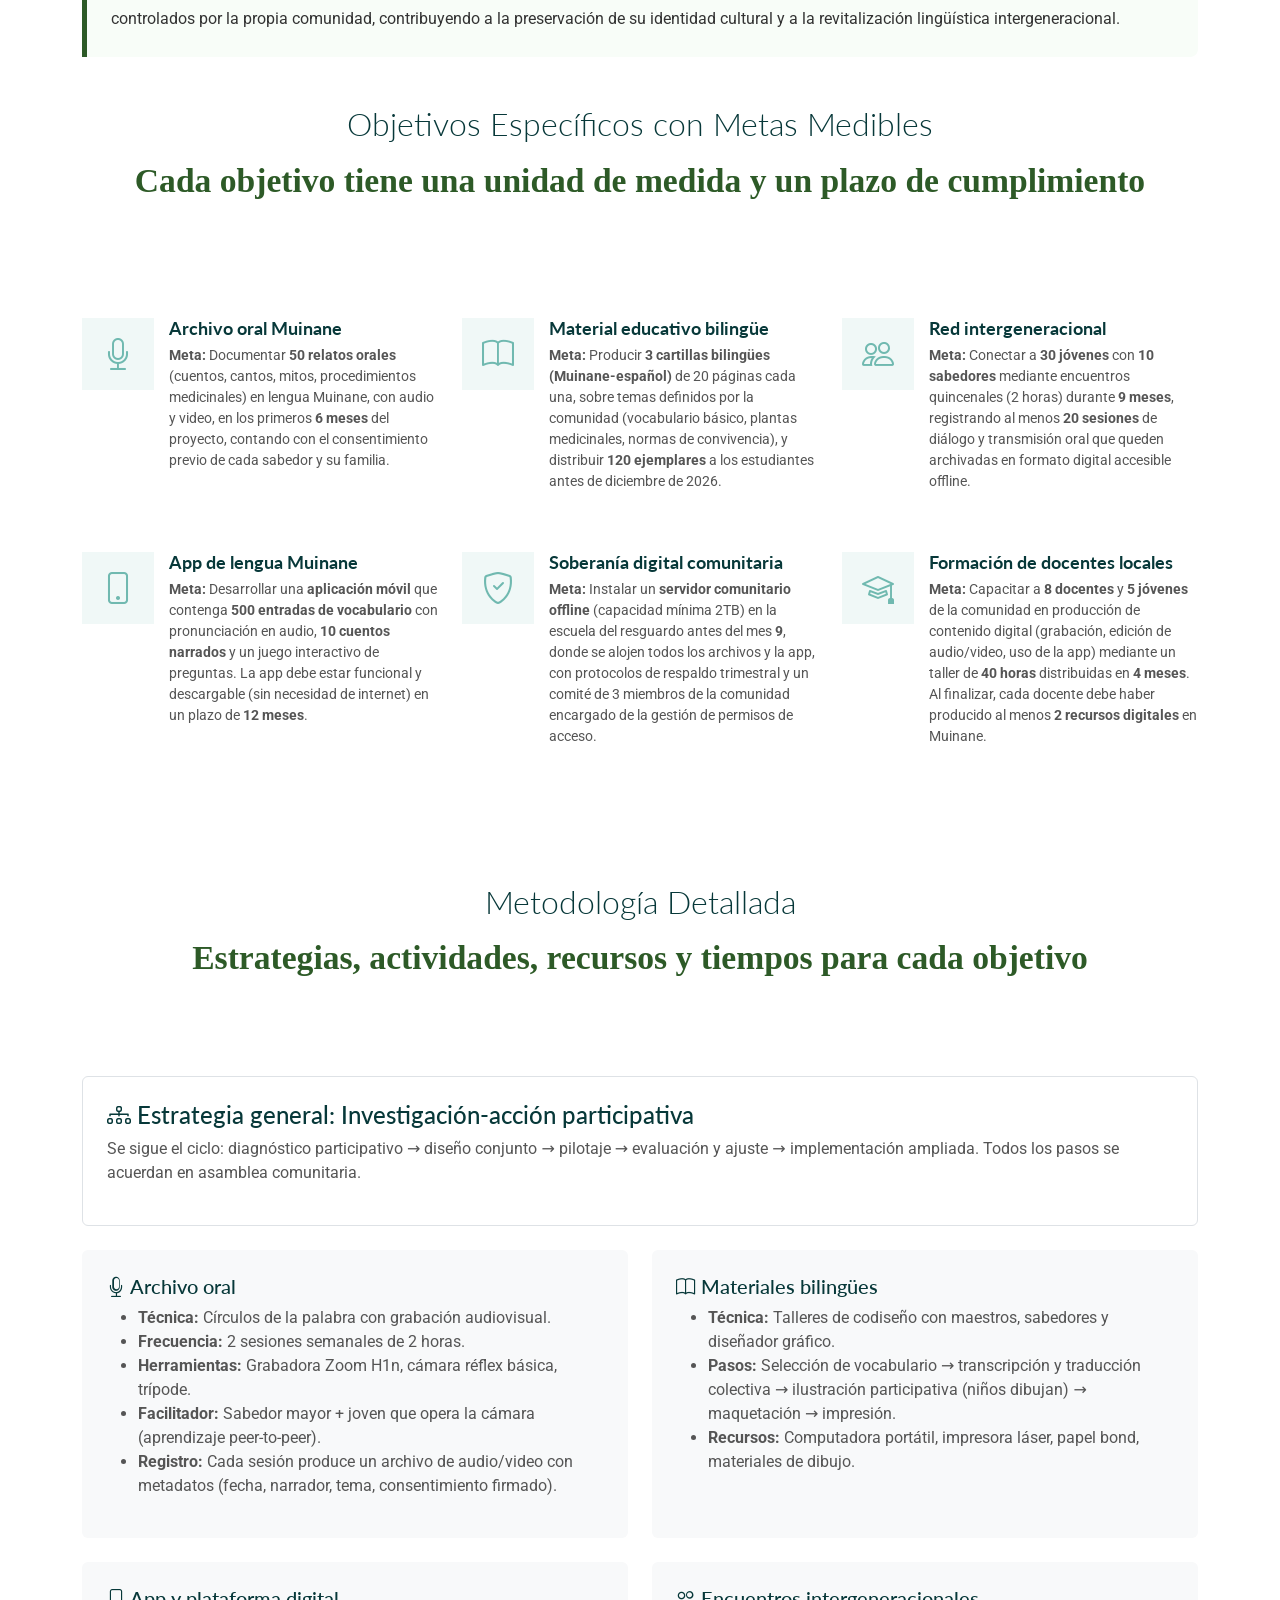
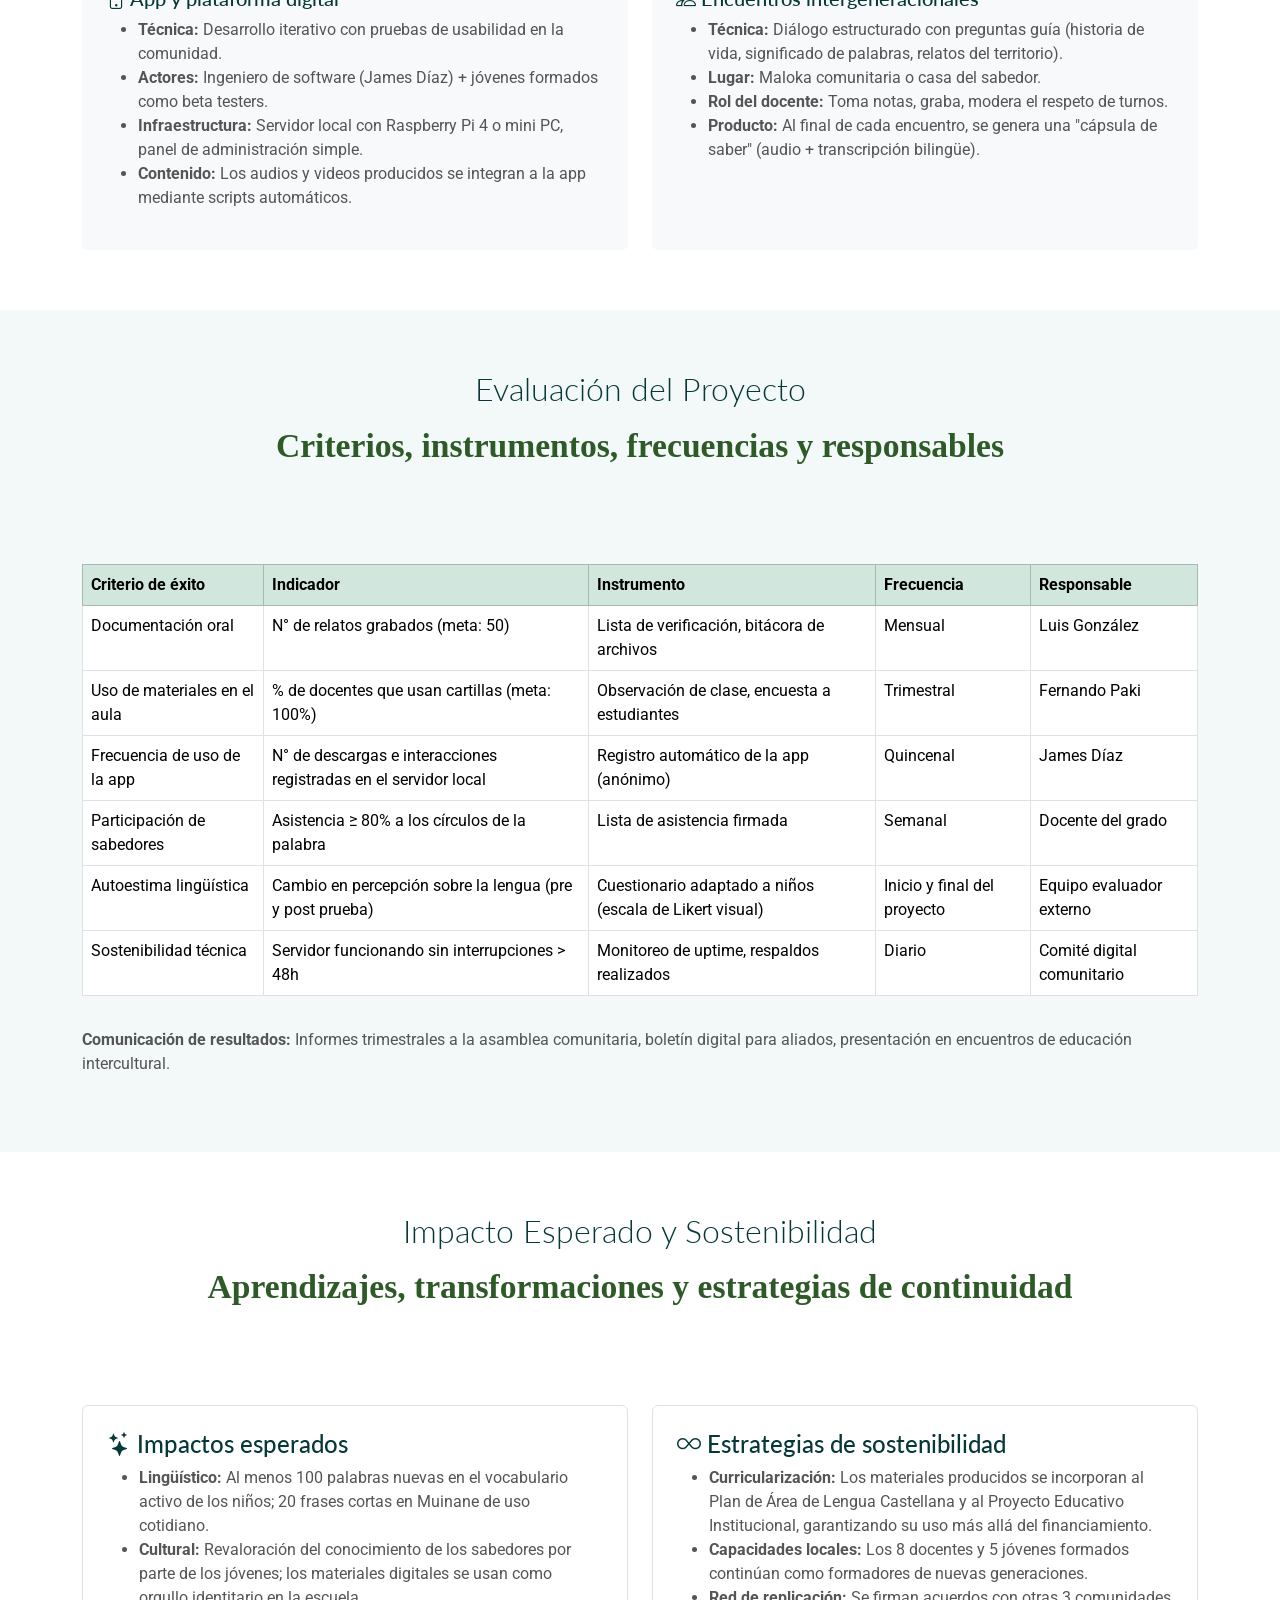
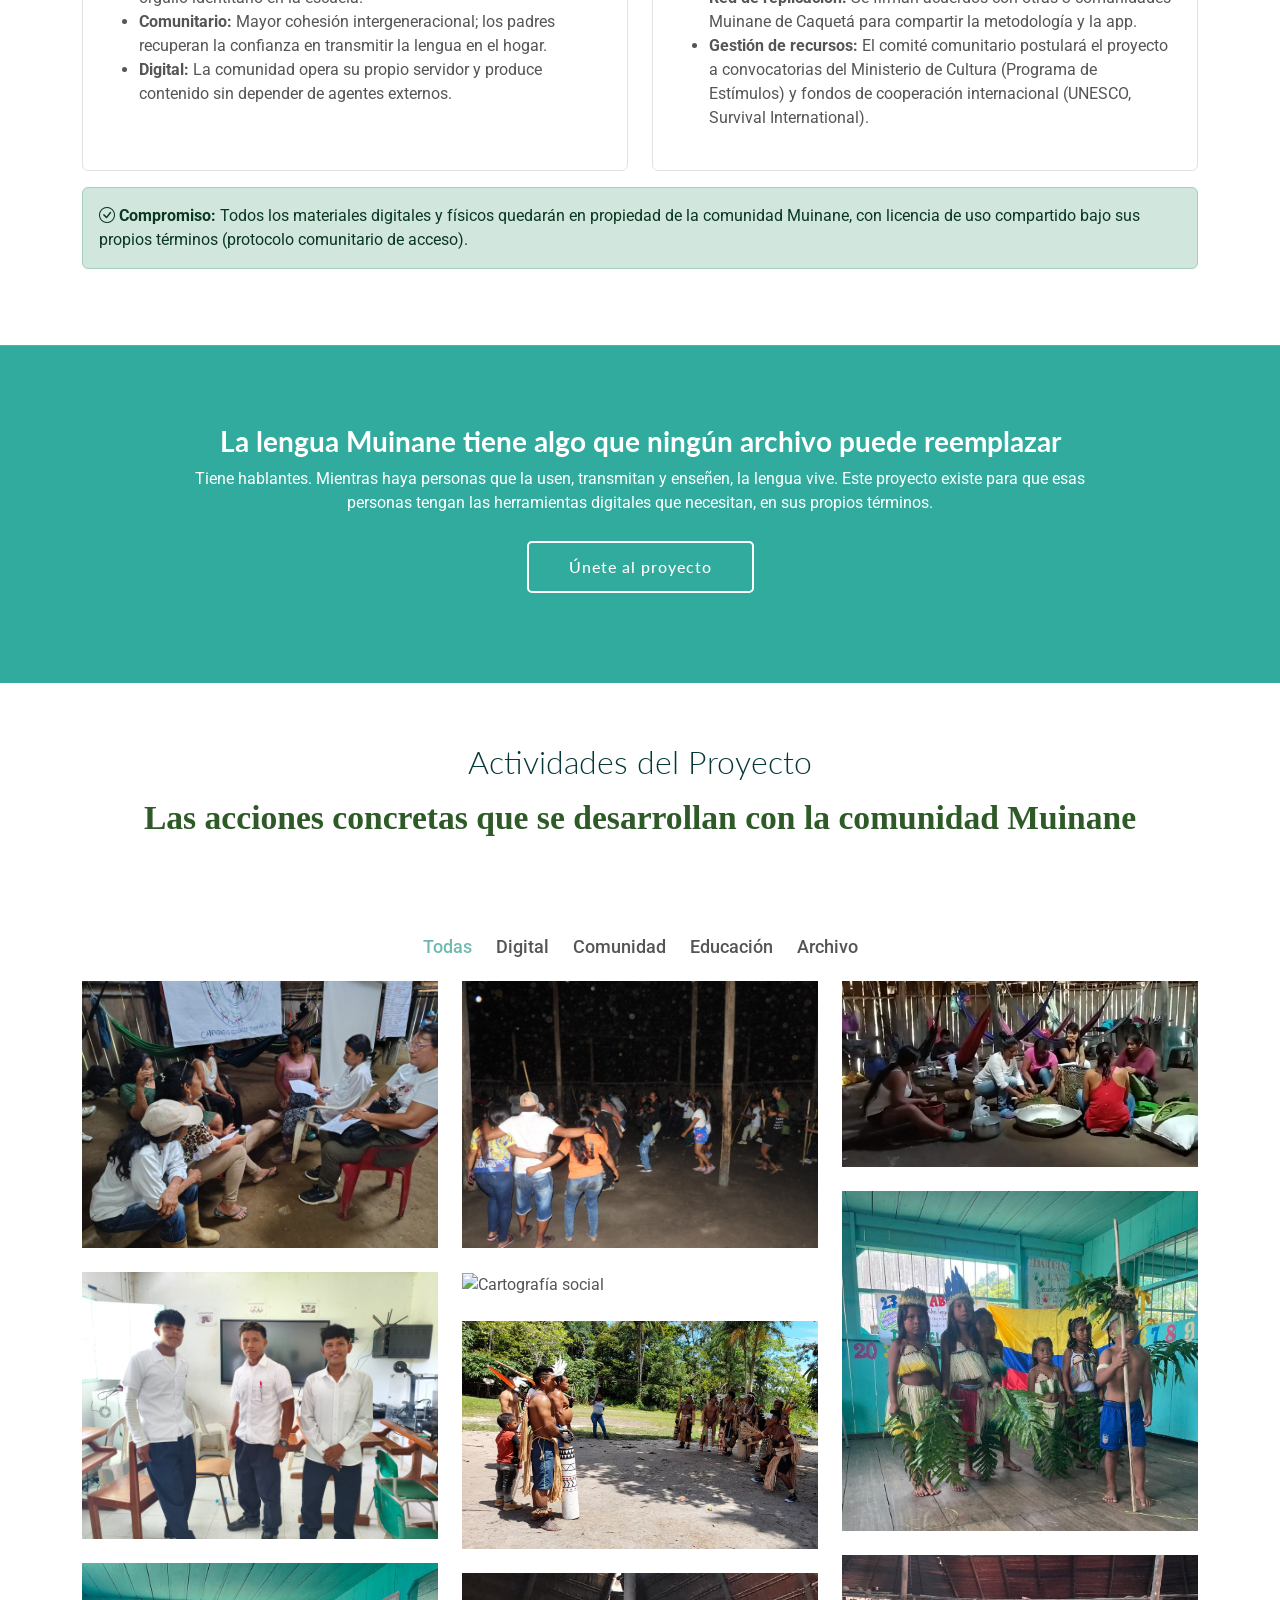
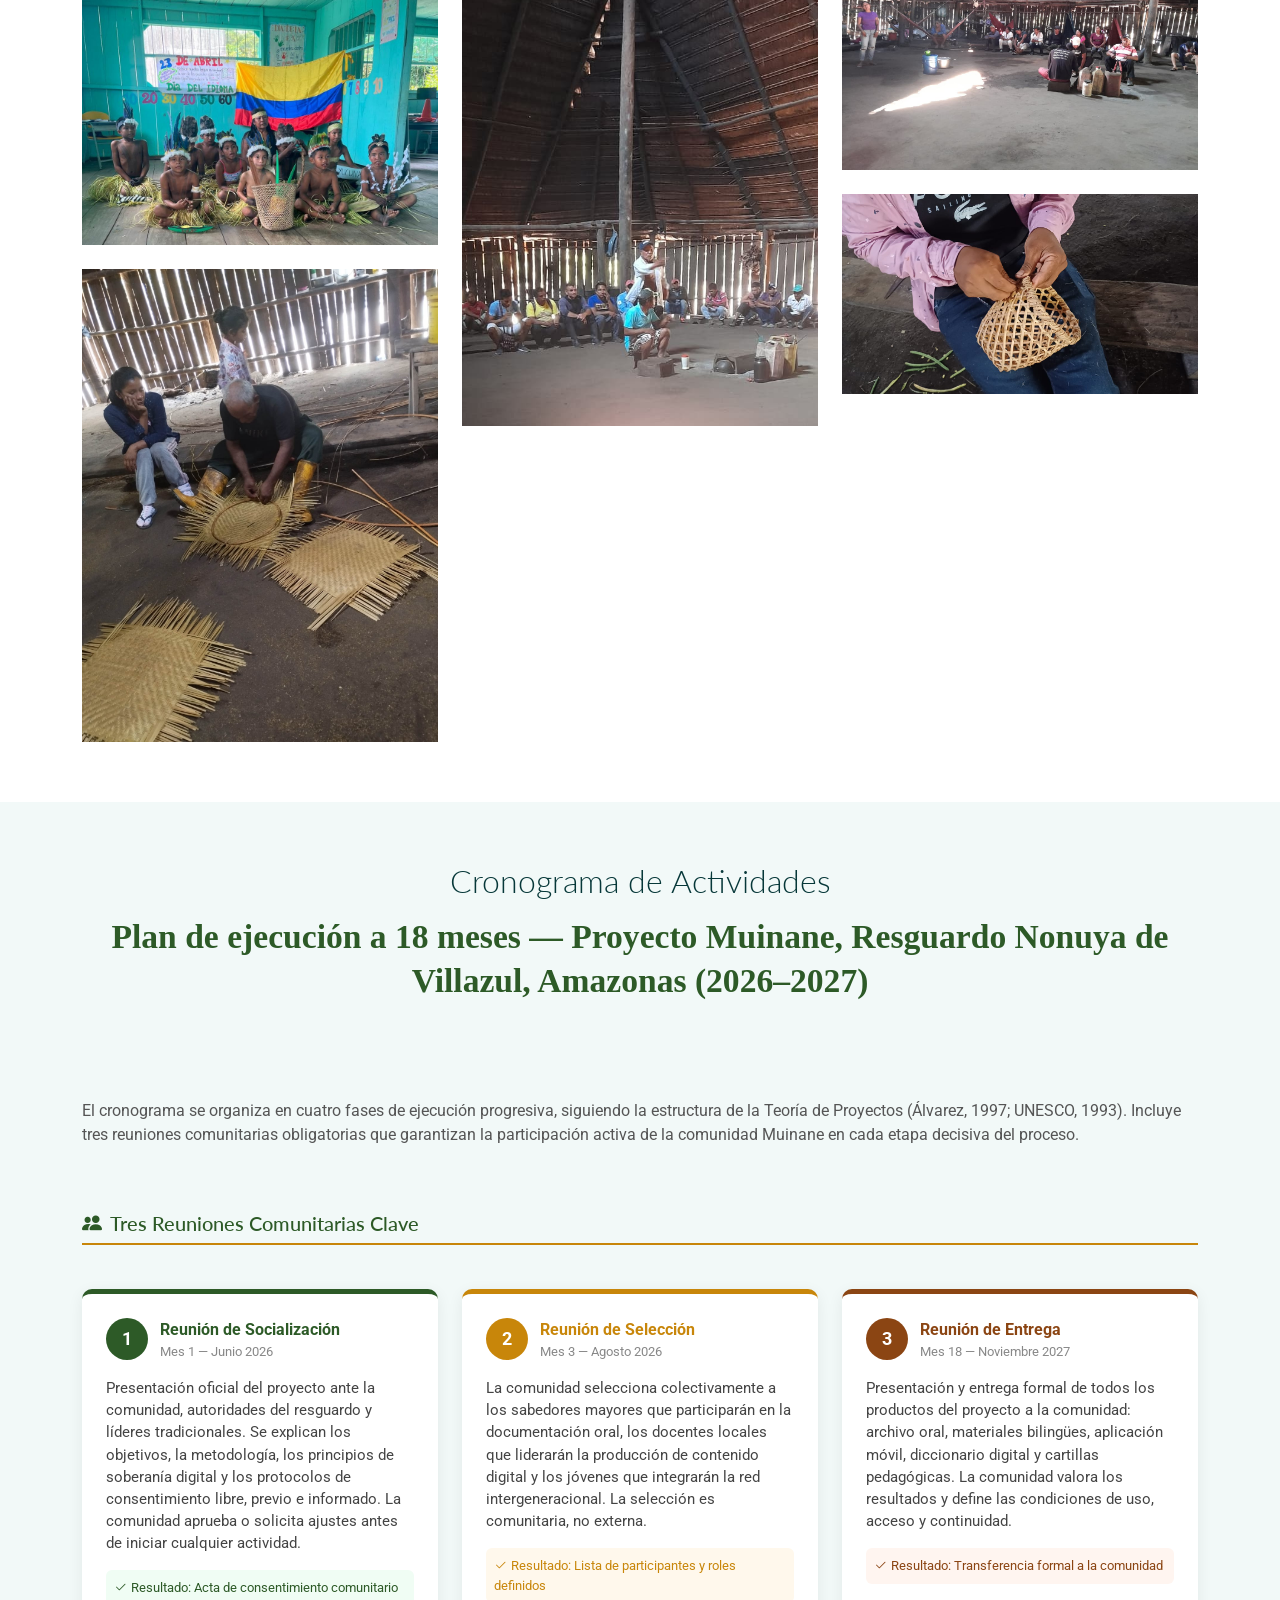
==== commit 95bf3863: "sin presupuesto" ====
--- a/index.html
+++ b/index.html
@@ -28,7 +28,53 @@
   <link href="assets/css/main.css" rel="stylesheet">
 
   <style>
-  
+    :root {
+      --color-tierra: #8B4513;
+      --color-selva: #2D5A27;
+      --color-agua: #1A6B8A;
+      --color-ocre: #C8860A;
+    }
+    .sitename { color: var(--color-selva) !important; font-weight: 700; }
+    .hero-badge {
+      display: inline-block;
+      background: rgba(255,255,255,0.15);
+      border: 1px solid rgba(255,255,255,0.4);
+      color: #fff;
+      font-size: 0.85rem;
+      letter-spacing: 3px;
+      text-transform: uppercase;
+      padding: 6px 18px;
+      border-radius: 20px;
+      margin-bottom: 18px;
+    }
+    .stat-box {
+      background: rgba(255,255,255,0.12);
+      border: 1px solid rgba(255,255,255,0.25);
+      border-radius: 10px;
+      padding: 16px 20px;
+      text-align: center;
+      color: #fff;
+    }
+    .stat-box .stat-num { font-size: 2rem; font-weight: 700; display: block; }
+    .stat-box .stat-label { font-size: 0.78rem; opacity: 0.85; letter-spacing: 1px; text-transform: uppercase; }
+    .section-quote {
+      border-left: 4px solid var(--color-ocre);
+      padding: 14px 22px;
+      background: #fdf8f0;
+      font-style: italic;
+      color: #555;
+      margin: 24px 0;
+      border-radius: 0 8px 8px 0;
+    }
+    .objetivo-num {
+      width: 44px; height: 44px;
+      background: var(--color-selva);
+      color: #fff;
+      border-radius: 50%;
+      display: flex; align-items: center; justify-content: center;
+      font-weight: 700; font-size: 1.1rem;
+      flex-shrink: 0;
+    }
   </style>
 
 </head>
@@ -64,7 +110,7 @@
               <li><a href="#team">Equipo</a></li>
             </ul>
           </li>
-          <li><a href="portfolio-details.html">Informe</a></li>
+          <li><a href="portfolio-details.html">Referencias</a></li>
         </ul>
         <i class="mobile-nav-toggle d-xl-none bi bi-list"></i>
       </nav>
@@ -73,6 +119,8 @@
   </header>
 
   <main class="main">
+
+    <!-- Hero Section -->
     <section id="hero" class="hero section dark-background">
 
       <img src="assets/img/hero-bg.jpg" alt="Amazonas colombiano, territorio Muinane" data-aos="fade-in">
@@ -82,7 +130,7 @@
           <div class="col-lg-9">
             <div class="hero-badge">Amazonas, Colombia</div>
             <h2>La Voz Muinane No Se Apaga</h2>
-            <p>Un proyecto educativo mediado por TIC para documentar y transmitir la lengua Muinane a los jóvenes del resguardo Nonuya de Villazul, Amazonas.</p>
+            <p>Un proyecto educativo mediado por TIC para recuperar, preservar y transmitir la lengua materna del pueblo Muinane a las nuevas generaciones.</p>
             <a href="#about" class="btn-get-started">Conocer el Proyecto</a>
             <div class="row mt-5 g-3 justify-content-center">
               <div class="col-6 col-md-3">
@@ -117,13 +165,11 @@
     </section><!-- /Hero Section -->
 
     <!-- About Section -->
-
-    <!-- About Section -->
     <section id="about" class="about section">
 
       <div class="container section-title" data-aos="fade-up">
         <h2>El Pueblo Muinane</h2>
-        <p>Una comunidad del Amazonas colombiano con una lengua propia que sus jóvenes están dejando de hablar</p>
+        <p>Una comunidad amazónica cuya lengua y saber ancestral enfrentan el silencio generacional</p>
       </div>
 
       <div class="container" data-aos="fade-up" data-aos-delay="100">
@@ -132,9 +178,9 @@
             <img src="assets/img/about.jpg" class="img-fluid" alt="Comunidad Muinane, Amazonas">
           </div>
           <div class="col-lg-6 order-2 order-lg-1 content">
-            <h3>Una lengua que carga siglos de conocimiento que no existe en ningún otro idioma</h3>
+            <h3>Un idioma que carga siglos de conocimiento</h3>
             <p class="fst-italic">
-              El Muinane es una lengua amazónica hablada en los departamentos de Amazonas y Caquetá, Colombia. Funciona como archivo vivo de una cosmología, una medicina y una forma de habitar el territorio que no existe en ningún otro idioma.
+              El Muinane es una lengua amazónica hablada en los departamentos de Amazonas y Caquetá, Colombia. No es solo un sistema de comunicación: es el archivo vivo de una cosmología, una medicina y una forma de habitar el territorio que no existe en ningún otro idioma.
             </p>
             <ul>
               <li><i class="bi bi-check2-all"></i> <span>La UNESCO clasifica al Muinane como lengua en situación de vulnerabilidad, con transmisión intergeneracional interrumpida en muchas familias.</span></li>
@@ -145,21 +191,19 @@
               "Cuando muere una lengua, no desaparece solo un idioma. Desaparece una manera de ver el mundo que tardó siglos en construirse." — UNESCO, Atlas de las Lenguas en Peligro, 2022.
             </div>
             <p>
-              Este proyecto parte de un principio claro: la tecnología llega como respuesta a una necesidad que la comunidad ya definió, con mecanismos propios de gestión y con los sabedores Muinane como protagonistas del proceso.
+              Este proyecto parte de un principio claro: la tecnología no llega antes que la comunidad. Llega como respuesta a una necesidad que la comunidad ya definió, con mecanismos propios de gestión y con los sabedores Muinane como protagonistas del proceso, no como objetos de documentación.
             </p>
           </div>
         </div>
       </div>
 
     </section><!-- /About Section -->
-
-    <!-- Contexto Socioeconómico Detallado (Nuevo) -->
 
     <!-- Contexto Socioeconómico Detallado (Nuevo) -->
     <section id="contexto" class="section light-background">
       <div class="container section-title" data-aos="fade-up">
         <h2>Contexto Socioeconómico</h2>
-        <p>Datos socioeconómicos del resguardo Nonuya de Villazul que explican por qué la lengua está retrocediendo</p>
+        <p>Condiciones que justifican la urgencia de la intervención en el resguardo Nonuya de Villazul</p>
       </div>
       <div class="container" data-aos="fade-up" data-aos-delay="100">
         <div class="row gy-4">
@@ -190,6 +234,80 @@
     </section>
 
     <!-- Fundamentación Pedagógica (Nueva sección) -->
+    <section id="fundamentacion" class="section">
+      <div class="container section-title" data-aos="fade-up">
+        <h2>Fundamentación Teórico-Pedagógica</h2>
+        <p>Principios que sustentan la innovación educativa intercultural y bilingüe</p>
+      </div>
+      <div class="container" data-aos="fade-up" data-aos-delay="100">
+        <div class="row g-4">
+          <div class="col-md-6">
+            <div class="p-4 h-100 bg-white border rounded">
+              <h4><i class="bi bi-brush"></i> Constructivismo social</h4>
+              <p>Basado en Vygotsky (1978) y Piaget (1970). El conocimiento se construye en la interacción con otros y con el entorno. Los sabedores Muinane actúan como mediadores del aprendizaje, y los estudiantes construyen significado a través de la documentación participativa y el diálogo intergeneracional.</p>
+            </div>
+          </div>
+          <div class="col-md-6">
+            <div class="p-4 h-100 bg-white border rounded">
+              <h4><i class="bi bi-geo-alt"></i> Aprendizaje situado</h4>
+              <p>Díaz-Barriga (2003) sostiene que el aprendizaje es más significativo cuando ocurre en contextos auténticos. Las actividades del proyecto se realizan en el territorio Muinane: la maloka, la chagra, el río. No se aprende la lengua en un aula vacía, sino en las prácticas cotidianas de la comunidad.</p>
+            </div>
+          </div>
+          <div class="col-md-6">
+            <div class="p-4 h-100 bg-white border rounded">
+              <h4><i class="bi bi-translate"></i> Educación Intercultural y Bilingüe (EIB)</h4>
+              <p>Schmelkes (2006) y la CGEIB (2013) definen la EIB como un enfoque que respeta la identidad cultural del educando, enseña competencias para participar en la sociedad mayoritaria y promueve el diálogo respetuoso entre culturas. El proyecto integra el Muinane como lengua de instrucción y el español como segunda lengua, en condiciones de equidad.</p>
+            </div>
+          </div>
+          <div class="col-md-6">
+            <div class="p-4 h-100 bg-white border rounded">
+              <h4><i class="bi bi-phone"></i> Mediación TIC con soberanía comunitaria</h4>
+              <p>La tecnología no es un fin en sí misma. Siguiendo a Pineda (2016), las TIC se integran como herramientas al servicio del proyecto educativo definido por la comunidad. Se priorizan soluciones offline, de bajo costo y con control comunitario de los datos.</p>
+            </div>
+          </div>
+        </div>
+      </div>
+    </section>
+
+    <!-- Cards Section -->
+    <section id="cards" class="cards section">
+
+      <div class="container section-title" data-aos="fade-up">
+        <h2>¿Por qué este proyecto?</h2>
+        <p>Tres razones que explican la urgencia de actuar ahora</p>
+      </div>
+
+      <div class="container">
+        <div class="row gy-4">
+
+          <div class="col-lg-4" data-aos="fade-up" data-aos-delay="100">
+            <div class="card-item">
+              <span>01</span>
+              <h4><a href="#about" class="stretched-link">La brecha generacional</a></h4>
+              <p>Los jóvenes Muinane tienen acceso a tecnología pero no a contenido en su propia lengua. La brecha no es de conectividad: es de presencia digital del saber propio.</p>
+            </div>
+          </div>
+
+          <div class="col-lg-4" data-aos="fade-up" data-aos-delay="200">
+            <div class="card-item">
+              <span>02</span>
+              <h4><a href="#services" class="stretched-link">El tiempo es un factor</a></h4>
+              <p>Cada año que pasa sin documentación participativa es un año de pérdida irreversible. Los portadores de saber mayores son el archivo vivo que este proyecto busca activar.</p>
+            </div>
+          </div>
+
+          <div class="col-lg-4" data-aos="fade-up" data-aos-delay="300">
+            <div class="card-item">
+              <span>03</span>
+              <h4><a href="#portfolio" class="stretched-link">La tecnología como aliada</a></h4>
+              <p>Usada con soberanía comunitaria, la tecnología puede preservar, difundir y revitalizar saberes. La comunidad decide qué se documenta, cómo y para quién.</p>
+            </div>
+          </div>
+
+        </div>
+      </div>
+
+    </section><!-- /Cards Section -->
 
     <!-- Identificación del Problema Section -->
     <section id="problema" class="section light-background">
@@ -204,8 +322,8 @@
         <div class="row gy-5">
 
           <div class="col-12">
-            <p>La identificación del problema se realizó mediante el diagrama de causa-efecto (Ishikawa), herramienta que organiza y clasifica los factores que originan una situación problemática (Ponce Talancón, 2007). Se aplicó para analizar las causas de la pérdida de la lengua Muinane en el resguardo Nonuya de Villazul, Amazonas. El diagnóstico se construyó a partir de información aportada por el docente indígena  Fernando José Paki, miembro de la comunidad Muinane (comunicación personal, 31 de marzo de 2026).</p>
-            <p>La lengua Muinane debería transmitirse de generación en generación dentro del resguardo. Eso no está ocurriendo.</p>
+            <p>La identificación del problema se realizó mediante el diagrama de causa-efecto (Ishikawa), herramienta que permite organizar y clasificar sistemáticamente los factores que originan una situación problemática (Ponce Talancón, 2007). Su aplicación facilitó el análisis estructurado de las causas críticas asociadas a la pérdida de la lengua materna Muinane en el resguardo indígena Nonuya de Villazul, departamento del Amazonas. El diagnóstico se construyó a partir de información primaria aportada por el docente indígena José Fernando Paki, miembro del grupo étnico Muinane y conocedor directo de la realidad sociolingüística del resguardo (comunicación personal, 31 de marzo de 2026).</p>
+            <p>Según Pineda Acero (2016), un problema surge cuando existe una diferencia entre lo que se espera y lo que realmente ocurre. En este caso: la lengua Muinane debería transmitirse de generación en generación dentro del resguardo. Eso no está ocurriendo.</p>
           </div>
 
           <div class="col-12" data-aos="zoom-in" data-aos-delay="150">
@@ -217,7 +335,7 @@
                 alt="Diagrama Ishikawa — Pérdida de la lengua Muinane en el resguardo Nonuya de Villazul"
                 style="width: 100%; border: 2px solid #dee2e6;">
               <figcaption class="mt-2 text-muted" style="font-size: 0.85rem; font-style: italic;">
-                Figura 2. Análisis de la pérdida de la lengua indígena Muinane en el resguardo Nonuya de Villazul. Elaboración propia a partir de información de Fernando José  Paki, docente indígena Muinane (comunicación personal, 31 de marzo de 2026).
+                Figura 2. Análisis de la pérdida de la lengua indígena Muinane en el resguardo Nonuya de Villazul. Elaboración propia a partir de información de José Fernando Paki, docente indígena Muinane (comunicación personal, 31 de marzo de 2026).
               </figcaption>
             </figure>
           </div>
@@ -277,8 +395,6 @@
       </div>
 
     </section><!-- /Identificación del Problema Section -->
-
-    <!-- Marco Normativo Section -->
 
     <!-- Marco Normativo Section -->
     <section id="normativa" class="normativa section">
@@ -404,182 +520,6 @@
     </section><!-- /Marco Normativo Section -->
 
     <!-- Beneficiarios Section (Nueva) -->
-
-    <!-- Fundamentación Pedagógica (Nueva sección) -->
-    <section id="fundamentacion" class="section">
-      <div class="container section-title" data-aos="fade-up">
-        <h2>Fundamentación Teórico-Pedagógica</h2>
-        <p>Marcos teóricos que orientan el diseño pedagógico del proyecto</p>
-      </div>
-      <div class="container" data-aos="fade-up" data-aos-delay="100">
-        <div class="row g-4">
-          <div class="col-md-6">
-            <div class="p-4 h-100 bg-white border rounded">
-              <h4><i class="bi bi-brush"></i> Constructivismo social</h4>
-              <p>Basado en Vygotsky (1978) y Piaget (1970). El conocimiento se construye en la interacción con otros y con el entorno. Los sabedores Muinane actúan como mediadores del aprendizaje, y los estudiantes construyen significado a través de la documentación participativa y el diálogo intergeneracional.</p>
-            </div>
-          </div>
-          <div class="col-md-6">
-            <div class="p-4 h-100 bg-white border rounded">
-              <h4><i class="bi bi-geo-alt"></i> Aprendizaje situado</h4>
-              <p>Díaz-Barriga (2003) sostiene que el aprendizaje es más significativo cuando ocurre en contextos auténticos. Las actividades del proyecto se realizan en el territorio Muinane: la maloka, la chagra, el río. No se aprende la lengua en un aula vacía, sino en las prácticas cotidianas de la comunidad.</p>
-            </div>
-          </div>
-          <div class="col-md-6">
-            <div class="p-4 h-100 bg-white border rounded">
-              <h4><i class="bi bi-translate"></i> Educación Intercultural y Bilingüe (EIB)</h4>
-              <p>Schmelkes (2006) y la CGEIB (2013) definen la EIB como un enfoque que respeta la identidad cultural del educando, enseña competencias para participar en la sociedad mayoritaria y promueve el diálogo respetuoso entre culturas. El proyecto integra el Muinane como lengua de instrucción y el español como segunda lengua, en condiciones de equidad.</p>
-            </div>
-          </div>
-          <div class="col-md-6">
-            <div class="p-4 h-100 bg-white border rounded">
-              <h4><i class="bi bi-phone"></i> Mediación TIC con soberanía comunitaria</h4>
-              <p>La tecnología no es un fin en sí misma. Siguiendo a Pineda (2016), las TIC se integran como herramientas al servicio del proyecto educativo definido por la comunidad. Se priorizan soluciones offline, de bajo costo y con control comunitario de los datos.</p>
-            </div>
-          </div>
-        </div>
-      </div>
-    </section>
-
-    <!-- Cards Section -->
-
-    <!-- Cards Section -->
-    <section id="cards" class="cards section">
-
-      <div class="container section-title" data-aos="fade-up">
-        <h2>¿Por qué este proyecto?</h2>
-        <p>Tres factores que hacen necesaria la intervención ahora</p>
-      </div>
-
-      <div class="container">
-        <div class="row gy-4">
-
-          <div class="col-lg-4" data-aos="fade-up" data-aos-delay="100">
-            <div class="card-item">
-              <span>01</span>
-              <h4><a href="#about" class="stretched-link">La brecha generacional</a></h4>
-              <p>Los jóvenes Muinane consumen tecnología en español. No existe contenido digital en su propia lengua: ninguna app, ningún juego, ningún video.</p>
-            </div>
-          </div>
-
-          <div class="col-lg-4" data-aos="fade-up" data-aos-delay="200">
-            <div class="card-item">
-              <span>02</span>
-              <h4><a href="#services" class="stretched-link">El tiempo es un factor</a></h4>
-              <p>Cada año que pasa sin documentación participativa es un año de pérdida irreversible. Los sabedores mayores tienen entre 55 y 82 años.</p>
-            </div>
-          </div>
-
-          <div class="col-lg-4" data-aos="fade-up" data-aos-delay="300">
-            <div class="card-item">
-              <span>03</span>
-              <h4><a href="#portfolio" class="stretched-link">La tecnología como aliada</a></h4>
-              <p>Usada con soberanía comunitaria, la tecnología puede preservar, difundir y revitalizar saberes. La comunidad decide qué se documenta, cómo y para quién.</p>
-            </div>
-          </div>
-
-        </div>
-      </div>
-
-    </section><!-- /Cards Section -->
-
-    <!-- Identificación del Problema Section -->
-
-    <!-- Services Section (Objetivos + Metas medibles) -->
-    <section id="services" class="services section">
-
-      <div class="container section-title" data-aos="fade-up">
-        <h2>Objetivos del Proyecto</h2>
-      </div>
-
-      <div class="container">
-
-        <div class="row mb-5" data-aos="fade-up">
-          <div class="col-12">
-            <div class="p-4" style="background: #f8fdf8; border-left: 5px solid #2D5A27; border-radius: 0 8px 8px 0;">
-              <h4 style="color: #2D5A27; margin-bottom: 14px;"><i class="bi bi-bullseye me-2"></i>Objetivo General</h4>
-              <p style="font-size: 1rem; line-height: 1.8; margin: 0; color: #333;">
-                Fortalecer la transmisión y uso de la lengua materna Muinane en el resguardo Nonuya de Villazul, Amazonas, mediante el diseño e implementación de una estrategia educativa mediada por TIC que integre los saberes de los portadores de conocimiento ancestral con recursos digitales producidos y controlados por la propia comunidad. El resultado esperado es preservar la identidad cultural del pueblo Muinane y reactivar la transmisión lingüística intergeneracional.
-              </p>
-            </div>
-          </div>
-        </div>
-
-        <div class="container section-title" data-aos="fade-up">
-          <h2>Objetivos Específicos con Metas Medibles</h2>
-          <p>Cada objetivo tiene una unidad de medida y un plazo de cumplimiento</p>
-        </div>
-
-        <div class="row gy-4">
-
-          <div class="col-xl-4 col-lg-6" data-aos="fade-up" data-aos-delay="100">
-            <div class="service-item d-flex">
-              <div class="icon flex-shrink-0"><i class="bi bi-mic"></i></div>
-              <div>
-                <h4 class="title">Archivo oral Muinane</h4>
-                <p class="description"><strong>Meta:</strong> Documentar <strong>50 relatos orales</strong> (cuentos, cantos, mitos, procedimientos medicinales) en lengua Muinane, con audio y video, en los primeros <strong>6 meses</strong> del proyecto, contando con el consentimiento previo de cada sabedor y su familia.</p>
-              </div>
-            </div>
-          </div>
-
-          <div class="col-xl-4 col-lg-6" data-aos="fade-up" data-aos-delay="200">
-            <div class="service-item d-flex">
-              <div class="icon flex-shrink-0"><i class="bi bi-book"></i></div>
-              <div>
-                <h4 class="title">Material educativo bilingüe</h4>
-                <p class="description"><strong>Meta:</strong> Producir <strong>3 cartillas bilingües (Muinane-español)</strong> de 20 páginas cada una, sobre temas definidos por la comunidad (vocabulario básico, plantas medicinales, normas de convivencia), y distribuir<strong> 120 ejemplares</strong> a los estudiantes antes de diciembre de 2026.</p>
-              </div>
-            </div>
-          </div>
-
-          <div class="col-xl-4 col-lg-6" data-aos="fade-up" data-aos-delay="300">
-            <div class="service-item d-flex">
-              <div class="icon flex-shrink-0"><i class="bi bi-people"></i></div>
-              <div>
-                <h4 class="title">Red intergeneracional</h4>
-                <p class="description"><strong>Meta:</strong> Conectar a <strong>30 jóvenes</strong> con <strong>10 sabedores</strong> mediante encuentros quincenales (2 horas) durante <strong>9 meses</strong>, registrando al menos <strong>20 sesiones</strong> de diálogo y transmisión oral que queden archivadas en formato digital accesible offline.</p>
-              </div>
-            </div>
-          </div>
-
-          <div class="col-xl-4 col-lg-6" data-aos="fade-up" data-aos-delay="400">
-            <div class="service-item d-flex">
-              <div class="icon flex-shrink-0"><i class="bi bi-phone"></i></div>
-              <div>
-                <h4 class="title">App de lengua Muinane</h4>
-                <p class="description"><strong>Meta:</strong> Desarrollar una <strong>aplicación móvil</strong> que contenga <strong>500 entradas de vocabulario</strong> con pronunciación en audio, <strong>10 cuentos narrados</strong> y un juego interactivo de preguntas. La app debe estar funcional y descargable (sin necesidad de internet) en un plazo de <strong>12 meses</strong>.</p>
-              </div>
-            </div>
-          </div>
-
-          <div class="col-xl-4 col-lg-6" data-aos="fade-up" data-aos-delay="500">
-            <div class="service-item d-flex">
-              <div class="icon flex-shrink-0"><i class="bi bi-shield-check"></i></div>
-              <div>
-                <h4 class="title">Soberanía digital comunitaria</h4>
-                <p class="description"><strong>Meta:</strong> Instalar un <strong>servidor comunitario offline</strong> (capacidad mínima 2TB) en la escuela del resguardo antes del mes <strong>9</strong>, donde se alojen todos los archivos y la app, con protocolos de respaldo trimestral y un comité de 3 miembros de la comunidad encargado de la gestión de permisos de acceso.</p>
-              </div>
-            </div>
-          </div>
-
-          <div class="col-xl-4 col-lg-6" data-aos="fade-up" data-aos-delay="600">
-            <div class="service-item d-flex">
-              <div class="icon flex-shrink-0"><i class="bi bi-mortarboard"></i></div>
-              <div>
-                <h4 class="title">Formación de docentes locales</h4>
-                <p class="description"><strong>Meta:</strong> Capacitar a <strong>8 docentes</strong> y <strong>5 jóvenes</strong> de la comunidad en producción de contenido digital (grabación, edición de audio/video, uso de la app) mediante un taller de <strong>40 horas</strong> distribuidas en <strong>4 meses</strong>. Al finalizar, cada docente debe haber producido al menos <strong>2 recursos digitales</strong> en Muinane.</p>
-              </div>
-            </div>
-          </div>
-
-        </div>
-      </div>
-
-    </section><!-- /Services Section -->
-
-    <!-- Metodología Detallada (Nueva) -->
-
-    <!-- Beneficiarios Section (Nueva) -->
     <section id="beneficiarios" class="section light-background">
       <div class="container section-title" data-aos="fade-up">
         <h2>Beneficiarios Directos e Indirectos</h2>
@@ -636,6 +576,245 @@
     </section>
 
     <!-- Services Section (Objetivos + Metas medibles) -->
+    <section id="services" class="services section">
+
+      <div class="container section-title" data-aos="fade-up">
+        <h2>Objetivos del Proyecto</h2>
+      </div>
+
+      <div class="container">
+
+        <div class="row mb-5" data-aos="fade-up">
+          <div class="col-12">
+            <div class="p-4" style="background: #f8fdf8; border-left: 5px solid #2D5A27; border-radius: 0 8px 8px 0;">
+              <h4 style="color: #2D5A27; margin-bottom: 14px;"><i class="bi bi-bullseye me-2"></i>Objetivo General</h4>
+              <p style="font-size: 1rem; line-height: 1.8; margin: 0; color: #333;">
+                Fortalecer la transmisión y uso de la lengua materna Muinane en el resguardo Nonuya de Villazul, Amazonas, mediante el diseño e implementación de una estrategia educativa mediada por TIC que integre los saberes de los portadores de conocimiento ancestral con recursos digitales producidos y controlados por la propia comunidad, contribuyendo a la preservación de su identidad cultural y a la revitalización lingüística intergeneracional.
+              </p>
+            </div>
+          </div>
+        </div>
+
+        <div class="container section-title" data-aos="fade-up">
+          <h2>Objetivos Específicos con Metas Medibles</h2>
+          <p>Cada objetivo tiene una unidad de medida y un plazo de cumplimiento</p>
+        </div>
+
+        <div class="row gy-4">
+
+          <div class="col-xl-4 col-lg-6" data-aos="fade-up" data-aos-delay="100">
+            <div class="service-item d-flex">
+              <div class="icon flex-shrink-0"><i class="bi bi-mic"></i></div>
+              <div>
+                <h4 class="title">Archivo oral Muinane</h4>
+                <p class="description"><strong>Meta:</strong> Documentar <strong>50 relatos orales</strong> (cuentos, cantos, mitos, procedimientos medicinales) en lengua Muinane, con audio y video, en los primeros <strong>6 meses</strong> del proyecto, contando con el consentimiento previo de cada sabedor y su familia.</p>
+              </div>
+            </div>
+          </div>
+
+          <div class="col-xl-4 col-lg-6" data-aos="fade-up" data-aos-delay="200">
+            <div class="service-item d-flex">
+              <div class="icon flex-shrink-0"><i class="bi bi-book"></i></div>
+              <div>
+                <h4 class="title">Material educativo bilingüe</h4>
+                <p class="description"><strong>Meta:</strong> Producir <strong>3 cartillas bilingües (Muinane-español)</strong> de 20 páginas cada una, sobre temas definidos por la comunidad (vocabulario básico, plantas medicinales, normas de convivencia), y distribuir<strong> 120 ejemplares</strong> a los estudiantes antes de diciembre de 2026.</p>
+              </div>
+            </div>
+          </div>
+
+          <div class="col-xl-4 col-lg-6" data-aos="fade-up" data-aos-delay="300">
+            <div class="service-item d-flex">
+              <div class="icon flex-shrink-0"><i class="bi bi-people"></i></div>
+              <div>
+                <h4 class="title">Red intergeneracional</h4>
+                <p class="description"><strong>Meta:</strong> Conectar a <strong>30 jóvenes</strong> con <strong>10 sabedores</strong> mediante encuentros quincenales (2 horas) durante <strong>9 meses</strong>, registrando al menos <strong>20 sesiones</strong> de diálogo y transmisión oral que queden archivadas en formato digital accesible offline.</p>
+              </div>
+            </div>
+          </div>
+
+          <div class="col-xl-4 col-lg-6" data-aos="fade-up" data-aos-delay="400">
+            <div class="service-item d-flex">
+              <div class="icon flex-shrink-0"><i class="bi bi-phone"></i></div>
+              <div>
+                <h4 class="title">App de lengua Muinane</h4>
+                <p class="description"><strong>Meta:</strong> Desarrollar una <strong>aplicación móvil</strong> que contenga <strong>500 entradas de vocabulario</strong> con pronunciación en audio, <strong>10 cuentos narrados</strong> y un juego interactivo de preguntas. La app debe estar funcional y descargable (sin necesidad de internet) en un plazo de <strong>12 meses</strong>.</p>
+              </div>
+            </div>
+          </div>
+
+          <div class="col-xl-4 col-lg-6" data-aos="fade-up" data-aos-delay="500">
+            <div class="service-item d-flex">
+              <div class="icon flex-shrink-0"><i class="bi bi-shield-check"></i></div>
+              <div>
+                <h4 class="title">Soberanía digital comunitaria</h4>
+                <p class="description"><strong>Meta:</strong> Instalar un <strong>servidor comunitario offline</strong> (capacidad mínima 2TB) en la escuela del resguardo antes del mes <strong>9</strong>, donde se alojen todos los archivos y la app, con protocolos de respaldo trimestral y un comité de 3 miembros de la comunidad encargado de la gestión de permisos de acceso.</p>
+              </div>
+            </div>
+          </div>
+
+          <div class="col-xl-4 col-lg-6" data-aos="fade-up" data-aos-delay="600">
+            <div class="service-item d-flex">
+              <div class="icon flex-shrink-0"><i class="bi bi-mortarboard"></i></div>
+              <div>
+                <h4 class="title">Formación de docentes locales</h4>
+                <p class="description"><strong>Meta:</strong> Capacitar a <strong>8 docentes</strong> y <strong>5 jóvenes</strong> de la comunidad en producción de contenido digital (grabación, edición de audio/video, uso de la app) mediante un taller de <strong>40 horas</strong> distribuidas en <strong>4 meses</strong>. Al finalizar, cada docente debe haber producido al menos <strong>2 recursos digitales</strong> en Muinane.</p>
+              </div>
+            </div>
+          </div>
+
+        </div>
+      </div>
+
+    </section><!-- /Services Section -->
+
+    <!-- Metodología Detallada (Nueva) -->
+    <section id="metodologia" class="section">
+      <div class="container section-title" data-aos="fade-up">
+        <h2>Metodología Detallada</h2>
+        <p>Estrategias, actividades, recursos y tiempos para cada objetivo</p>
+      </div>
+      <div class="container" data-aos="fade-up" data-aos-delay="100">
+        <div class="row g-4">
+          <div class="col-12">
+            <div class="p-4 bg-white border rounded">
+              <h4><i class="bi bi-diagram-3"></i> Estrategia general: Investigación-acción participativa</h4>
+              <p>Se sigue el ciclo: diagnóstico participativo → diseño conjunto → pilotaje → evaluación y ajuste → implementación ampliada. Todos los pasos se acuerdan en asamblea comunitaria.</p>
+            </div>
+          </div>
+          <div class="col-md-6">
+            <div class="p-4 bg-light rounded h-100">
+              <h5><i class="bi bi-mic"></i> Archivo oral</h5>
+              <ul>
+                <li><strong>Técnica:</strong> Círculos de la palabra con grabación audiovisual.</li>
+                <li><strong>Frecuencia:</strong> 2 sesiones semanales de 2 horas.</li>
+                <li><strong>Herramientas:</strong> Grabadora Zoom H1n, cámara réflex básica, trípode.</li>
+                <li><strong>Facilitador:</strong> Sabedor mayor + joven que opera la cámara (aprendizaje peer-to-peer).</li>
+                <li><strong>Registro:</strong> Cada sesión produce un archivo de audio/video con metadatos (fecha, narrador, tema, consentimiento firmado).</li>
+              </ul>
+            </div>
+          </div>
+          <div class="col-md-6">
+            <div class="p-4 bg-light rounded h-100">
+              <h5><i class="bi bi-book"></i> Materiales bilingües</h5>
+              <ul>
+                <li><strong>Técnica:</strong> Talleres de codiseño con maestros, sabedores y diseñador gráfico.</li>
+                <li><strong>Pasos:</strong> Selección de vocabulario → transcripción y traducción colectiva → ilustración participativa (niños dibujan) → maquetación → impresión.</li>
+                <li><strong>Recursos:</strong> Computadora portátil, impresora láser, papel bond, materiales de dibujo.</li>
+              </ul>
+            </div>
+          </div>
+          <div class="col-md-6">
+            <div class="p-4 bg-light rounded h-100">
+              <h5><i class="bi bi-phone"></i> App y plataforma digital</h5>
+              <ul>
+                <li><strong>Técnica:</strong> Desarrollo iterativo con pruebas de usabilidad en la comunidad.</li>
+                <li><strong>Actores:</strong> Ingeniero de software (James Díaz) + jóvenes formados como beta testers.</li>
+                <li><strong>Infraestructura:</strong> Servidor local con Raspberry Pi 4 o mini PC, panel de administración simple.</li>
+                <li><strong>Contenido:</strong> Los audios y videos producidos se integran a la app mediante scripts automáticos.</li>
+              </ul>
+            </div>
+          </div>
+          <div class="col-md-6">
+            <div class="p-4 bg-light rounded h-100">
+              <h5><i class="bi bi-people"></i> Encuentros intergeneracionales</h5>
+              <ul>
+                <li><strong>Técnica:</strong> Diálogo estructurado con preguntas guía (historia de vida, significado de palabras, relatos del territorio).</li>
+                <li><strong>Lugar:</strong> Maloka comunitaria o casa del sabedor.</li>
+                <li><strong>Rol del docente:</strong> Toma notas, graba, modera el respeto de turnos.</li>
+                <li><strong>Producto:</strong> Al final de cada encuentro, se genera una "cápsula de saber" (audio + transcripción bilingüe).</li>
+              </ul>
+            </div>
+          </div>
+        </div>
+      </div>
+    </section>
+
+    <!-- Evaluación (Nueva) -->
+    <section id="evaluacion" class="section light-background">
+      <div class="container section-title" data-aos="fade-up">
+        <h2>Evaluación del Proyecto</h2>
+        <p>Criterios, instrumentos, frecuencias y responsables</p>
+      </div>
+      <div class="container" data-aos="fade-up" data-aos-delay="100">
+        <div class="row g-4">
+          <div class="col-12">
+            <div class="table-responsive">
+              <table class="table table-bordered bg-white">
+                <thead class="table-success">
+                  <tr><th>Criterio de éxito</th><th>Indicador</th><th>Instrumento</th><th>Frecuencia</th><th>Responsable</th></tr>
+                </thead>
+                <tbody>
+                  <tr><td>Documentación oral</td><td>N° de relatos grabados (meta: 50)</td><td>Lista de verificación, bitácora de archivos</td><td>Mensual</td><td>Luis González</td></tr>
+                  <tr><td>Uso de materiales en el aula</td><td>% de docentes que usan cartillas (meta: 100%)</td><td>Observación de clase, encuesta a estudiantes</td><td>Trimestral</td><td>Fernando Paki</td></tr>
+                  <tr><td>Frecuencia de uso de la app</td><td>N° de descargas e interacciones registradas en el servidor local</td><td>Registro automático de la app (anónimo)</td><td>Quincenal</td><td>James Díaz</td></tr>
+                  <tr><td>Participación de sabedores</td><td>Asistencia ≥ 80% a los círculos de la palabra</td><td>Lista de asistencia firmada</td><td>Semanal</td><td>Docente del grado</td></tr>
+                  <tr><td>Autoestima lingüística</td><td>Cambio en percepción sobre la lengua (pre y post prueba)</td><td>Cuestionario adaptado a niños (escala de Likert visual)</td><td>Inicio y final del proyecto</td><td>Equipo evaluador externo</td></tr>
+                  <tr><td>Sostenibilidad técnica</td><td>Servidor funcionando sin interrupciones > 48h</td><td>Monitoreo de uptime, respaldos realizados</td><td>Diario</td><td>Comité digital comunitario</td></tr>
+                </tbody>
+              </table>
+            </div>
+            <p class="mt-3"><strong>Comunicación de resultados:</strong> Informes trimestrales a la asamblea comunitaria, boletín digital para aliados, presentación en encuentros de educación intercultural.</p>
+          </div>
+        </div>
+      </div>
+    </section>
+
+    <!-- Impacto Esperado y Perspectivas de Continuidad (Nueva) -->
+    <section id="impacto" class="section">
+      <div class="container section-title" data-aos="fade-up">
+        <h2>Impacto Esperado y Sostenibilidad</h2>
+        <p>Aprendizajes, transformaciones y estrategias de continuidad</p>
+      </div>
+      <div class="container" data-aos="fade-up" data-aos-delay="100">
+        <div class="row g-4">
+          <div class="col-lg-6">
+            <div class="p-4 bg-white border rounded h-100">
+              <h4><i class="bi bi-stars"></i> Impactos esperados</h4>
+              <ul>
+                <li><strong>Lingüístico:</strong> Al menos 100 palabras nuevas en el vocabulario activo de los niños; 20 frases cortas en Muinane de uso cotidiano.</li>
+                <li><strong>Cultural:</strong> Revaloración del conocimiento de los sabedores por parte de los jóvenes; los materiales digitales se usan como orgullo identitario en la escuela.</li>
+                <li><strong>Comunitario:</strong> Mayor cohesión intergeneracional; los padres recuperan la confianza en transmitir la lengua en el hogar.</li>
+                <li><strong>Digital:</strong> La comunidad opera su propio servidor y produce contenido sin depender de agentes externos.</li>
+              </ul>
+            </div>
+          </div>
+          <div class="col-lg-6">
+            <div class="p-4 bg-white border rounded h-100">
+              <h4><i class="bi bi-infinity"></i> Estrategias de sostenibilidad</h4>
+              <ul>
+                <li><strong>Curricularización:</strong> Los materiales producidos se incorporan al Plan de Área de Lengua Castellana y al Proyecto Educativo Institucional, garantizando su uso más allá del financiamiento.</li>
+                <li><strong>Capacidades locales:</strong> Los 8 docentes y 5 jóvenes formados continúan como formadores de nuevas generaciones.</li>
+                <li><strong>Red de replicación:</strong> Se firman acuerdos con otras 3 comunidades Muinane de Caquetá para compartir la metodología y la app.</li>
+                <li><strong>Gestión de recursos:</strong> El comité comunitario postulará el proyecto a convocatorias del Ministerio de Cultura (Programa de Estímulos) y fondos de cooperación internacional (UNESCO, Survival International).</li>
+              </ul>
+            </div>
+          </div>
+        </div>
+        <div class="row mt-3">
+          <div class="col-12">
+            <div class="alert alert-success">
+              <i class="bi bi-check-circle"></i> <strong>Compromiso:</strong> Todos los materiales digitales y físicos quedarán en propiedad de la comunidad Muinane, con licencia de uso compartido bajo sus propios términos (protocolo comunitario de acceso).
+            </div>
+          </div>
+        </div>
+      </div>
+    </section>
+
+    <!-- Call To Action Section -->
+    <section id="call-to-action" class="call-to-action section dark-background">
+      <img src="assets/img/cta-bg.jpg" alt="">
+      <div class="container">
+        <div class="row justify-content-center" data-aos="zoom-in" data-aos-delay="100">
+          <div class="col-xl-10">
+            <div class="text-center">
+              <h3>La lengua Muinane tiene algo que ningún archivo puede reemplazar</h3>
+              <p>Tiene hablantes. Mientras haya personas que la usen, transmitan y enseñen, la lengua vive. Este proyecto existe para que esas personas tengan las herramientas digitales que necesitan, en sus propios términos.</p>
+              <a class="cta-btn" href="#contact">Únete al proyecto</a>
+            </div>
+          </div>
+        </div>
+      </div>
+    </section>
 
     <!-- Portfolio Section (Actividades visuales) -->
     <section id="portfolio" class="portfolio section">
@@ -793,167 +972,6 @@
     <!-- Cronograma Section (mejorado) -->
  
 
-
-    <!-- Metodología Detallada (Nueva) -->
-    <section id="metodologia" class="section">
-      <div class="container section-title" data-aos="fade-up">
-        <h2>Metodología Detallada</h2>
-        <p>Cómo se ejecuta cada objetivo: técnicas, herramientas y plazos</p>
-      </div>
-      <div class="container" data-aos="fade-up" data-aos-delay="100">
-        <div class="row g-4">
-          <div class="col-12">
-            <div class="p-4 bg-white border rounded">
-              <h4><i class="bi bi-diagram-3"></i> Estrategia general: Investigación-acción participativa</h4>
-              <p>Se sigue el ciclo: diagnóstico participativo → diseño conjunto → pilotaje → evaluación y ajuste → implementación ampliada. Todos los pasos se acuerdan en asamblea comunitaria.</p>
-            </div>
-          </div>
-          <div class="col-md-6">
-            <div class="p-4 bg-light rounded h-100">
-              <h5><i class="bi bi-mic"></i> Archivo oral</h5>
-              <ul>
-                <li><strong>Técnica:</strong> Círculos de la palabra con grabación audiovisual.</li>
-                <li><strong>Frecuencia:</strong> 2 sesiones semanales de 2 horas.</li>
-                <li><strong>Herramientas:</strong> Grabadora Zoom H1n, cámara réflex básica, trípode.</li>
-                <li><strong>Facilitador:</strong> Sabedor mayor + joven que opera la cámara (aprendizaje peer-to-peer).</li>
-                <li><strong>Registro:</strong> Cada sesión produce un archivo de audio/video con metadatos (fecha, narrador, tema, consentimiento firmado).</li>
-              </ul>
-            </div>
-          </div>
-          <div class="col-md-6">
-            <div class="p-4 bg-light rounded h-100">
-              <h5><i class="bi bi-book"></i> Materiales bilingües</h5>
-              <ul>
-                <li><strong>Técnica:</strong> Talleres de codiseño con maestros, sabedores y diseñador gráfico.</li>
-                <li><strong>Pasos:</strong> Selección de vocabulario → transcripción y traducción colectiva → ilustración participativa (niños dibujan) → maquetación → impresión.</li>
-                <li><strong>Recursos:</strong> Computadora portátil, impresora láser, papel bond, materiales de dibujo.</li>
-              </ul>
-            </div>
-          </div>
-          <div class="col-md-6">
-            <div class="p-4 bg-light rounded h-100">
-              <h5><i class="bi bi-phone"></i> App y plataforma digital</h5>
-              <ul>
-                <li><strong>Técnica:</strong> Desarrollo iterativo con pruebas de usabilidad en la comunidad.</li>
-                <li><strong>Actores:</strong> Ingeniero de software (James Díaz) + jóvenes formados como beta testers.</li>
-                <li><strong>Infraestructura:</strong> Servidor local con Raspberry Pi 4 o mini PC, panel de administración simple.</li>
-                <li><strong>Contenido:</strong> Los audios y videos producidos se integran a la app mediante scripts automáticos.</li>
-              </ul>
-            </div>
-          </div>
-          <div class="col-md-6">
-            <div class="p-4 bg-light rounded h-100">
-              <h5><i class="bi bi-people"></i> Encuentros intergeneracionales</h5>
-              <ul>
-                <li><strong>Técnica:</strong> Diálogo estructurado con preguntas guía (historia de vida, significado de palabras, relatos del territorio).</li>
-                <li><strong>Lugar:</strong> Maloka comunitaria o casa del sabedor.</li>
-                <li><strong>Rol del docente:</strong> Toma notas, graba, modera el respeto de turnos.</li>
-                <li><strong>Producto:</strong> Al final de cada encuentro, se genera una "cápsula de saber" (audio + transcripción bilingüe).</li>
-              </ul>
-            </div>
-          </div>
-        </div>
-      </div>
-    </section>
-
-    <!-- Evaluación (Nueva) -->
-
-    <!-- Evaluación (Nueva) -->
-    <section id="evaluacion" class="section light-background">
-      <div class="container section-title" data-aos="fade-up">
-        <h2>Evaluación del Proyecto</h2>
-        <p>Criterios, instrumentos, frecuencias y responsables</p>
-      </div>
-      <div class="container" data-aos="fade-up" data-aos-delay="100">
-        <div class="row g-4">
-          <div class="col-12">
-            <div class="table-responsive">
-              <table class="table table-bordered bg-white">
-                <thead class="table-success">
-                  <tr><th>Criterio de éxito</th><th>Indicador</th><th>Instrumento</th><th>Frecuencia</th><th>Responsable</th></tr>
-                </thead>
-                <tbody>
-                  <tr><td>Documentación oral</td><td>N° de relatos grabados (meta: 50)</td><td>Lista de verificación, bitácora de archivos</td><td>Mensual</td><td>Luis González</td></tr>
-                  <tr><td>Uso de materiales en el aula</td><td>% de docentes que usan cartillas (meta: 100%)</td><td>Observación de clase, encuesta a estudiantes</td><td>Trimestral</td><td>Fernando Paki</td></tr>
-                  <tr><td>Frecuencia de uso de la app</td><td>N° de descargas e interacciones registradas en el servidor local</td><td>Registro automático de la app (anónimo)</td><td>Quincenal</td><td>James Díaz</td></tr>
-                  <tr><td>Participación de sabedores</td><td>Asistencia ≥ 80% a los círculos de la palabra</td><td>Lista de asistencia firmada</td><td>Semanal</td><td>Docente del grado</td></tr>
-                  <tr><td>Autoestima lingüística</td><td>Cambio en percepción sobre la lengua (pre y post prueba)</td><td>Cuestionario adaptado a niños (escala de Likert visual)</td><td>Inicio y final del proyecto</td><td>Equipo evaluador externo</td></tr>
-                  <tr><td>Sostenibilidad técnica</td><td>Servidor funcionando sin interrupciones > 48h</td><td>Monitoreo de uptime, respaldos realizados</td><td>Diario</td><td>Comité digital comunitario</td></tr>
-                </tbody>
-              </table>
-            </div>
-            <p class="mt-3"><strong>Comunicación de resultados:</strong> Informes trimestrales a la asamblea comunitaria, boletín digital para aliados, presentación en encuentros de educación intercultural.</p>
-          </div>
-        </div>
-      </div>
-    </section>
-
-    <!-- Impacto Esperado y Perspectivas de Continuidad (Nueva) -->
-
-    <!-- Impacto Esperado y Perspectivas de Continuidad (Nueva) -->
-    <section id="impacto" class="section">
-      <div class="container section-title" data-aos="fade-up">
-        <h2>Impacto Esperado y Sostenibilidad</h2>
-        <p>Cambios esperados al final del proyecto y condiciones para que el trabajo continúe</p>
-      </div>
-      <div class="container" data-aos="fade-up" data-aos-delay="100">
-        <div class="row g-4">
-          <div class="col-lg-6">
-            <div class="p-4 bg-white border rounded h-100">
-              <h4><i class="bi bi-stars"></i> Impactos esperados</h4>
-              <ul>
-                <li><strong>Lingüístico:</strong> Al menos 100 palabras nuevas en el vocabulario activo de los niños; 20 frases cortas en Muinane de uso cotidiano.</li>
-                <li><strong>Cultural:</strong> Los materiales digitales se usan en la escuela. Los jóvenes participan activamente en su producción y en los círculos de la palabra con los sabedores.</li>
-                <li><strong>Comunitario:</strong> Los padres recuperan la confianza en transmitir la lengua en el hogar. Se generan vínculos más frecuentes entre jóvenes y sabedores mayores.</li>
-                <li><strong>Digital:</strong> La comunidad opera su propio servidor y produce contenido sin depender de agentes externos.</li>
-              </ul>
-            </div>
-          </div>
-          <div class="col-lg-6">
-            <div class="p-4 bg-white border rounded h-100">
-              <h4><i class="bi bi-infinity"></i> Estrategias de sostenibilidad</h4>
-              <ul>
-                <li><strong>Curricularización:</strong> Los materiales producidos se incorporan al Plan de Área de Lengua Castellana y al Proyecto Educativo Institucional, garantizando su uso más allá del financiamiento.</li>
-                <li><strong>Capacidades locales:</strong> Los 8 docentes y 5 jóvenes formados continúan como formadores de nuevas generaciones.</li>
-                <li><strong>Red de replicación:</strong> Se firman acuerdos con otras 3 comunidades Muinane de Caquetá para compartir la metodología y la app.</li>
-                <li><strong>Gestión de recursos:</strong> El comité comunitario postulará el proyecto a convocatorias del Ministerio de Cultura (Programa de Estímulos) y fondos de cooperación internacional (UNESCO, Survival International).</li>
-              </ul>
-            </div>
-          </div>
-        </div>
-        <div class="row mt-3">
-          <div class="col-12">
-            <div class="alert alert-success">
-              <i class="bi bi-check-circle"></i> <strong>Compromiso:</strong> Todos los materiales digitales y físicos quedarán en propiedad de la comunidad Muinane, con licencia de uso compartido bajo sus propios términos (protocolo comunitario de acceso).
-            </div>
-          </div>
-        </div>
-      </div>
-    </section>
-
-    <!-- Call To Action Section -->
-
-    <!-- Call To Action Section -->
-    <section id="call-to-action" class="call-to-action section dark-background">
-      <img src="assets/img/cta-bg.jpg" alt="">
-      <div class="container">
-        <div class="row justify-content-center" data-aos="zoom-in" data-aos-delay="100">
-          <div class="col-xl-10">
-            <div class="text-center">
-              <h3>La lengua Muinane tiene algo que ningún archivo puede reemplazar</h3>
-              <p>Tiene hablantes. Mientras haya personas que la usen y enseñen, la lengua vive. Este proyecto existe para que esas personas tengan herramientas digitales propias.</p>
-              <a class="cta-btn" href="#contact">Únete al proyecto</a>
-            </div>
-          </div>
-        </div>
-      </div>
-    </section>
-
-    <!-- Portfolio Section (Actividades visuales) -->
-
-    <!-- Cronograma Section (mejorado) -->
- 
-
        <section id="cronograma" class="section light-background">
 
       <div class="container section-title" data-aos="fade-up">
@@ -1042,7 +1060,7 @@
               <div class="d-flex align-items-center mb-3">
                 <span style="background: #2D5A27; color: #fff; border-radius: 6px; padding: 4px 14px; font-size: 0.82rem; font-weight: 700; margin-right: 12px;">FASE 1</span>
                 <strong style="color: #2D5A27; font-size: 1.05rem;">Alistamiento y Acuerdos Comunitarios</strong>
-                <span style="margin-left: auto; background: #f0fdf4; color: #2D5A27; border-radius: 20px; padding: 3px 12px; font-size: 0.8rem; font-weight: 600;">Meses 1–3 | Jun-Ago 2026</span>
+                <span style="margin-left: auto; background: #f0fdf4; color: #2D5A27; border-radius: 20px; padding: 3px 12px; font-size: 0.8rem; font-weight: 600;">Meses 1–3 | Feb–Abr 2026</span>
               </div>
               <div class="row g-3">
                 <div class="col-md-4">
@@ -1090,7 +1108,7 @@
               <div class="d-flex align-items-center mb-3">
                 <span style="background: #C8860A; color: #fff; border-radius: 6px; padding: 4px 14px; font-size: 0.82rem; font-weight: 700; margin-right: 12px;">FASE 2</span>
                 <strong style="color: #C8860A; font-size: 1.05rem;">Documentación y Producción de Contenidos</strong>
-                <span style="margin-left: auto; background: #fff8ec; color: #C8860A; border-radius: 20px; padding: 3px 12px; font-size: 0.8rem; font-weight: 600;">Meses 4–9 | Sep 2026–Feb 2027</span>
+                <span style="margin-left: auto; background: #fff8ec; color: #C8860A; border-radius: 20px; padding: 3px 12px; font-size: 0.8rem; font-weight: 600;">Meses 4–9 | May–Oct 2026</span>
               </div>
               <div class="row g-3">
                 <div class="col-md-4">
@@ -1138,7 +1156,7 @@
               <div class="d-flex align-items-center mb-3">
                 <span style="background: #1A6B8A; color: #fff; border-radius: 6px; padding: 4px 14px; font-size: 0.82rem; font-weight: 700; margin-right: 12px;">FASE 3</span>
                 <strong style="color: #1A6B8A; font-size: 1.05rem;">Implementación y Ajuste</strong>
-                <span style="margin-left: auto; background: #f0f4ff; color: #1A6B8A; border-radius: 20px; padding: 3px 12px; font-size: 0.8rem; font-weight: 600;">Meses 10–15 | Mar–Ago 2027</span>
+                <span style="margin-left: auto; background: #f0f4ff; color: #1A6B8A; border-radius: 20px; padding: 3px 12px; font-size: 0.8rem; font-weight: 600;">Meses 10–15 | Nov 2026–Abr 2027</span>
               </div>
               <div class="row g-3">
                 <div class="col-md-4">
@@ -1186,7 +1204,7 @@
               <div class="d-flex align-items-center mb-3">
                 <span style="background: #8B4513; color: #fff; border-radius: 6px; padding: 4px 14px; font-size: 0.82rem; font-weight: 700; margin-right: 12px;">FASE 4</span>
                 <strong style="color: #8B4513; font-size: 1.05rem;">Evaluación, Sistematización y Entrega</strong>
-                <span style="margin-left: auto; background: #fff5f0; color: #8B4513; border-radius: 20px; padding: 3px 12px; font-size: 0.8rem; font-weight: 600;">Meses 16–18 | Sep–Nov 2027</span>
+                <span style="margin-left: auto; background: #fff5f0; color: #8B4513; border-radius: 20px; padding: 3px 12px; font-size: 0.8rem; font-weight: 600;">Meses 16–18 | May–Jul 2027</span>
               </div>
               <div class="row g-3">
                 <div class="col-md-4">
@@ -1263,495 +1281,19 @@
     </section><!-- /Cronograma Section -->
 
     <!-- Financiamiento Section (mejorado) -->
-
-
-    <!-- Financiamiento Section (mejorado) -->
+ 
 
    <section id="financiamiento" class="section">
 
       <div class="container section-title" data-aos="fade-up">
-        <h2>Financiamiento y Presupuesto</h2>
-        <p>Presupuesto real ajustado — Resguardo Nonuya de Villazul, Amazonas (Zona de Difícil Acceso) — Vigencia 2026–2027</p>
+        <h2>Beneficiarios y Evaluación</h2>
+        <p>Beneficiarios directos e indirectos, fundamentación pedagógica y criterios de evaluación — Resguardo Nonuya de Villazul, Amazonas</p>
       </div>
 
       <div class="container" data-aos="fade-up" data-aos-delay="100">
 
-        <!-- Alerta zona difícil acceso -->
-        <div class="row mb-4">
-          <div class="col-12">
-            <div class="p-3 rounded d-flex align-items-start gap-3" style="background: #fff8ec; border: 1px solid #f5c842; border-left: 5px solid #C8860A;">
-              <i class="bi bi-exclamation-triangle-fill mt-1" style="color: #C8860A; font-size: 1.3rem; flex-shrink:0;"></i>
-              <div>
-                <strong style="color: #7a4f00;">Contexto de ejecución: Zona de Difícil Acceso — Presupuesto ajustado a costos reales</strong>
-                <p style="font-size: 0.88rem; color: #555; margin: 6px 0 0 0;">El Resguardo Nonuya de Villazul se ubica en una zona sin carretera pavimentada, accesible únicamente por vía fluvial (lancha) o aérea (avioneta charter). El presupuesto ha sido ajustado a contratos por prestación de servicios, modalidad que reduce el costo del talento humano en un 50% frente a una vinculación laboral fija. Los profesionales son contratados por producto o fase del proyecto, según el alcance de cada rol. Esto exige una estrategia de financiación mixta pero hace el proyecto más viable para convocatorias de cooperación y fondos públicos.</p>
-              </div>
-            </div>
-          </div>
-        </div>
-
-        <!-- Resumen ejecutivo presupuestal -->
-        <div class="row g-3 mb-5">
-          <div class="col-12 mb-2">
-            <h5 style="color: #2D5A27; border-bottom: 2px solid #C8860A; padding-bottom: 8px;">
-              <i class="bi bi-pie-chart me-2"></i>Resumen Ejecutivo del Presupuesto — Total: $281.950.000 COP
-            </h5>
-          </div>
-          <div class="col-md-3 col-6">
-            <div class="text-center p-3" style="background: #fff; border-radius: 10px; border: 2px solid #2D5A27; box-shadow: 0 2px 8px rgba(0,0,0,0.07);">
-              <div style="font-size: 1.25rem; font-weight: 700; color: #2D5A27;">$177.950.000</div>
-              <div style="font-size: 0.78rem; color: #666; margin-top: 4px;">Talento Humano</div>
-              <div style="font-size: 0.72rem; color: #999; margin-top: 2px;">63,1% del presupuesto</div>
-            </div>
-          </div>
-          <div class="col-md-3 col-6">
-            <div class="text-center p-3" style="background: #fff; border-radius: 10px; border: 2px solid #8B4513; box-shadow: 0 2px 8px rgba(0,0,0,0.07);">
-              <div style="font-size: 1.25rem; font-weight: 700; color: #8B4513;">$60.000.000</div>
-              <div style="font-size: 0.78rem; color: #666; margin-top: 4px;">Reuniones, Transporte y Viáticos</div>
-              <div style="font-size: 0.72rem; color: #999; margin-top: 2px;">21,3% del presupuesto</div>
-            </div>
-          </div>
-          <div class="col-md-3 col-6">
-            <div class="text-center p-3" style="background: #fff; border-radius: 10px; border: 2px solid #1A6B8A; box-shadow: 0 2px 8px rgba(0,0,0,0.07);">
-              <div style="font-size: 1.25rem; font-weight: 700; color: #1A6B8A;">$32.000.000</div>
-              <div style="font-size: 0.78rem; color: #666; margin-top: 4px;">Equipos Tecnológicos TIC</div>
-              <div style="font-size: 0.72rem; color: #999; margin-top: 2px;">11,3% del presupuesto</div>
-            </div>
-          </div>
-          <div class="col-md-3 col-6">
-            <div class="text-center p-3" style="background: #fff; border-radius: 10px; border: 2px solid #C8860A; box-shadow: 0 2px 8px rgba(0,0,0,0.07);">
-              <div style="font-size: 1.25rem; font-weight: 700; color: #C8860A;">$12.000.000</div>
-              <div style="font-size: 0.78rem; color: #666; margin-top: 4px;">Producción y Materiales</div>
-              <div style="font-size: 0.72rem; color: #999; margin-top: 2px;">4,3% del presupuesto</div>
-            </div>
-          </div>
-        </div>
-
-        <!-- BLOQUE 1: Reuniones comunitarias -->
-        <div class="row mb-5" data-aos="fade-up">
-          <div class="col-12">
-            <h5 style="color: #8B4513; border-bottom: 2px solid #8B4513; padding-bottom: 8px; margin-bottom: 20px;">
-              <i class="bi bi-people-fill me-2"></i>1. Reuniones Comunitarias — $60.000.000 COP (3 reuniones × $20.000.000)
-            </h5>
-          </div>
-          <div class="col-12 mb-3">
-            <p style="font-size: 0.9rem; color: #555;">Dado que el resguardo solo es accesible por vía fluvial o aérea, cada reunión comunitaria implica costos elevados de desplazamiento para el equipo técnico proveniente de Bogotá y Leticia, así como logística de alimentación, refrigerios y materiales para los participantes del territorio. Cada una de las 3 reuniones tiene un costo de <strong>$20.000.000 COP</strong>.</p>
-          </div>
-
-          <!-- Tabla de costos por reunión -->
-          <div class="col-12">
-            <div class="table-responsive">
-              <table class="table table-bordered" style="font-size: 0.87rem;">
-                <thead style="background: #8B4513; color: #fff;">
-                  <tr>
-                    <th>Rubro</th>
-                    <th class="text-center">Detalle</th>
-                    <th class="text-end">Costo por Reunión</th>
-                    <th class="text-end">Total (×3)</th>
-                  </tr>
-                </thead>
-                <tbody>
-                  <tr>
-                    <td><i class="bi bi-airplane me-1" style="color:#8B4513;"></i> Tiquetes aéreos Bogotá–Leticia</td>
-                    <td class="text-center">3 personas × $1.200.000 c/u (ida y vuelta)</td>
-                    <td class="text-end">$3.600.000</td>
-                    <td class="text-end">$10.800.000</td>
-                  </tr>
-                  <tr style="background: #fff8f5;">
-                    <td><i class="bi bi-water me-1" style="color:#8B4513;"></i> Transporte fluvial Leticia–Resguardo</td>
-                    <td class="text-center">Lancha charter ida y vuelta (2 días, río)</td>
-                    <td class="text-end">$2.500.000</td>
-                    <td class="text-end">$7.500.000</td>
-                  </tr>
-                  <tr>
-                    <td><i class="bi bi-house me-1" style="color:#8B4513;"></i> Alojamiento equipo técnico</td>
-                    <td class="text-center">3 personas × 3 noches × $150.000</td>
-                    <td class="text-end">$1.350.000</td>
-                    <td class="text-end">$4.050.000</td>
-                  </tr>
-                  <tr style="background: #fff8f5;">
-                    <td><i class="bi bi-currency-dollar me-1" style="color:#8B4513;"></i> Viáticos equipo técnico</td>
-                    <td class="text-center">3 personas × 4 días × $180.000/día</td>
-                    <td class="text-end">$2.160.000</td>
-                    <td class="text-end">$6.480.000</td>
-                  </tr>
-                  <tr>
-                    <td><i class="bi bi-cup-hot me-1" style="color:#8B4513;"></i> Refrigerios y alimentación participantes</td>
-                    <td class="text-center">50 personas × 2 días × $35.000/persona/día</td>
-                    <td class="text-end">$3.500.000</td>
-                    <td class="text-end">$10.500.000</td>
-                  </tr>
-                  <tr style="background: #fff8f5;">
-                    <td><i class="bi bi-box-seam me-1" style="color:#8B4513;"></i> Materiales y papelería de reunión</td>
-                    <td class="text-center">Impresiones, marcadores, papel craft, carpetas</td>
-                    <td class="text-end">$890.000</td>
-                    <td class="text-end">$2.670.000</td>
-                  </tr>
-                  <tr>
-                    <td><i class="bi bi-gift me-1" style="color:#8B4513;"></i> Reconocimiento a sabedores mayores</td>
-                    <td class="text-center">10 sabedores × $300.000 (pago simbólico)</td>
-                    <td class="text-end">$3.000.000</td>
-                    <td class="text-end">$9.000.000</td>
-                  </tr>
-                  <tr>
-                    <td><i class="bi bi-tools me-1" style="color:#8B4513;"></i> Logística e imprevistos de campo</td>
-                    <td class="text-center">Combustible, carga, comunicación satelital</td>
-                    <td class="text-end">$3.000.000</td>
-                    <td class="text-end">$9.000.000</td>
-                  </tr>
-                  <tr style="background: #8B4513; color: #fff; font-weight: 700;">
-                    <td colspan="2"><strong>TOTAL REUNIONES COMUNITARIAS</strong></td>
-                    <td class="text-end"><strong>$20.000.000</strong></td>
-                    <td class="text-end"><strong>$60.000.000</strong></td>
-                  </tr>
-                </tbody>
-              </table>
-            </div>
-          </div>
-        </div>
-
-        <!-- BLOQUE 2: Equipos tecnológicos -->
-        <div class="row mb-5" data-aos="fade-up" data-aos-delay="100">
-          <div class="col-12">
-            <h5 style="color: #1A6B8A; border-bottom: 2px solid #1A6B8A; padding-bottom: 8px; margin-bottom: 20px;">
-              <i class="bi bi-laptop me-2"></i>2. Equipos Tecnológicos TIC — $32.000.000 COP
-            </h5>
-          </div>
-          <div class="col-12">
-            <div class="table-responsive">
-              <table class="table table-bordered" style="font-size: 0.87rem;">
-                <thead style="background: #1A6B8A; color: #fff;">
-                  <tr>
-                    <th>Equipo / Recurso</th>
-                    <th class="text-center">Cantidad</th>
-                    <th class="text-center">Valor Unitario</th>
-                    <th class="text-end">Total</th>
-                  </tr>
-                </thead>
-                <tbody>
-                  <tr>
-                    <td><i class="bi bi-tablet me-1" style="color:#1A6B8A;"></i> Tablets Samsung Galaxy (producción de contenido)</td>
-                    <td class="text-center">6</td>
-                    <td class="text-center">$1.200.000</td>
-                    <td class="text-end">$7.200.000</td>
-                  </tr>
-                  <tr style="background: #f0f8ff;">
-                    <td><i class="bi bi-phone me-1" style="color:#1A6B8A;"></i> Smartphones grabación de campo (audio y video)</td>
-                    <td class="text-center">4</td>
-                    <td class="text-center">$900.000</td>
-                    <td class="text-end">$3.600.000</td>
-                  </tr>
-                  <tr>
-                    <td><i class="bi bi-mic me-1" style="color:#1A6B8A;"></i> Grabadoras de audio profesional (Zoom H5)</td>
-                    <td class="text-center">2</td>
-                    <td class="text-center">$1.100.000</td>
-                    <td class="text-end">$2.200.000</td>
-                  </tr>
-                  <tr style="background: #f0f8ff;">
-                    <td><i class="bi bi-camera-video me-1" style="color:#1A6B8A;"></i> Cámara de video (Sony ZV-E10)</td>
-                    <td class="text-center">1</td>
-                    <td class="text-center">$2.800.000</td>
-                    <td class="text-end">$2.800.000</td>
-                  </tr>
-                  <tr>
-                    <td><i class="bi bi-hdd-network me-1" style="color:#1A6B8A;"></i> Servidor NAS local (archivo comunitario offline)</td>
-                    <td class="text-center">1</td>
-                    <td class="text-center">$3.500.000</td>
-                    <td class="text-end">$3.500.000</td>
-                  </tr>
-                  <tr style="background: #f0f8ff;">
-                    <td><i class="bi bi-sun me-1" style="color:#1A6B8A;"></i> Panel solar + batería (energía para equipos)</td>
-                    <td class="text-center">2</td>
-                    <td class="text-center">$2.500.000</td>
-                    <td class="text-end">$5.000.000</td>
-                  </tr>
-                  <tr>
-                    <td><i class="bi bi-wifi me-1" style="color:#1A6B8A;"></i> Kit de conectividad satelital (Starlink comunitario)</td>
-                    <td class="text-center">1</td>
-                    <td class="text-center">$3.200.000</td>
-                    <td class="text-end">$3.200.000</td>
-                  </tr>
-                  <tr style="background: #f0f8ff;">
-                    <td><i class="bi bi-headset me-1" style="color:#1A6B8A;"></i> Audífonos de monitoreo y accesorios grabación</td>
-                    <td class="text-center">4</td>
-                    <td class="text-center">$250.000</td>
-                    <td class="text-end">$1.000.000</td>
-                  </tr>
-                  <tr>
-                    <td><i class="bi bi-printer me-1" style="color:#1A6B8A;"></i> Impresora multifuncional a color (cartillas)</td>
-                    <td class="text-center">1</td>
-                    <td class="text-center">$1.200.000</td>
-                    <td class="text-end">$1.200.000</td>
-                  </tr>
-                  <tr style="background: #f0f8ff;">
-                    <td><i class="bi bi-shield-lock me-1" style="color:#1A6B8A;"></i> Discos duros externos backup (1TB)</td>
-                    <td class="text-center">4</td>
-                    <td class="text-center">$200.000</td>
-                    <td class="text-end">$800.000</td>
-                  </tr>
-                  <tr>
-                    <td><i class="bi bi-bag me-1" style="color:#1A6B8A;"></i> Maletines protectores y estuches de campo</td>
-                    <td class="text-center">6</td>
-                    <td class="text-center">$75.000</td>
-                    <td class="text-end">$450.000</td>
-                  </tr>
-                  <tr style="background: #f0f8ff;">
-                    <td><i class="bi bi-controller me-1" style="color:#1A6B8A;"></i> Desarrollo y licencias app móvil Muinane</td>
-                    <td class="text-center">1</td>
-                    <td class="text-center">$1.050.000</td>
-                    <td class="text-end">$1.050.000</td>
-                  </tr>
-                  <tr style="background: #1A6B8A; color: #fff; font-weight: 700;">
-                    <td colspan="3"><strong>TOTAL EQUIPOS TECNOLÓGICOS</strong></td>
-                    <td class="text-end"><strong>$32.000.000</strong></td>
-                  </tr>
-                </tbody>
-              </table>
-            </div>
-          </div>
-        </div>
-
-        <!-- BLOQUE 3: Talento humano -->
-        <div class="row mb-4" data-aos="fade-up" data-aos-delay="200">
-          <div class="col-12">
-            <h5 style="color: #2D5A27; border-bottom: 2px solid #2D5A27; padding-bottom: 8px; margin-bottom: 16px;">
-              <i class="bi bi-person-badge me-2"></i>3. Talento Humano — $177.950.000 COP
-            </h5>
-            <div class="p-3 mb-3 rounded" style="background: #f0fdf4; border: 1px solid #d1e7dd; font-size: 0.87rem; color: #444;">
-              <i class="bi bi-info-circle me-1" style="color:#2D5A27;"></i>
-              Honorarios liquidados bajo la modalidad de contrato por prestación de servicios, acorde al alcance y duración de cada rol dentro del proyecto. Esta modalidad reduce el costo total del talento humano en un 50% frente a una vinculación laboral fija, manteniendo la calidad profesional requerida. Los honorarios de sabedores mayores corresponden a un reconocimiento por sesión de trabajo, acordado en protocolo comunitario.
-            </div>
-          </div>
-          <!-- Subbloque: Equipo técnico profesional -->
-          <div class="col-12 mb-3">
-            <h6 style="color: #2D5A27; margin-bottom: 12px;"><i class="bi bi-briefcase me-1"></i> Equipo Técnico Profesional (contrato por prestación de servicios)</h6>
-            <div class="table-responsive">
-              <table class="table table-bordered mb-0" style="font-size: 0.86rem;">
-                <thead style="background: #2D5A27; color: #fff;">
-                  <tr>
-                    <th>Cargo / Perfil</th>
-                    <th class="text-center">Nivel salarial</th>
-                    <th class="text-center">Honorario mensual</th>
-                    <th class="text-center">Duración</th>
-                    <th class="text-end">Total</th>
-                  </tr>
-                </thead>
-                <tbody>
-                  <tr>
-                    <td>
-                      <strong>Coordinador del Proyecto</strong><br>
-                      <small style="color:#666;">Ing. de Sistemas con exp. en proyectos sociales TIC. Responsable de la dirección técnica, cronograma, informes y relación con financiadores.</small>
-                    </td>
-                    <td class="text-center"><span class="badge" style="background:#d1e7dd; color:#2D5A27;">Prestación de servicios</span></td>
-                    <td class="text-center">$2.250.000</td>
-                    <td class="text-center">18 meses</td>
-                    <td class="text-end"><strong>$40.500.000</strong></td>
-                  </tr>
-                  <tr style="background: #f8fffe;">
-                    <td>
-                      <strong>Desarrollador TIC / App Móvil</strong><br>
-                      <small style="color:#666;">Ing. de Sistemas e Informática. Diseño, desarrollo y mantenimiento de la aplicación Muinane, servidor NAS local y canal YouTube.</small>
-                    </td>
-                    <td class="text-center"><span class="badge" style="background:#d1e7dd; color:#2D5A27;">Prestación de servicios</span></td>
-                    <td class="text-center">$2.000.000</td>
-                    <td class="text-center">18 meses</td>
-                    <td class="text-end"><strong>$36.000.000</strong></td>
-                  </tr>
-                  <tr>
-                    <td>
-                      <strong>Auxiliar Administrativo y Logístico</strong><br>
-                      <small style="color:#666;">Técnico o tecnólogo. Apoya la gestión documental, compras, viáticos, actas de reunión y comunicación con la comunidad.</small>
-                    </td>
-                    <td class="text-center"><span class="badge" style="background:#fff8ec; color:#C8860A;">Prestación de servicios</span></td>
-                    <td class="text-center">$875.000</td>
-                    <td class="text-center">18 meses</td>
-                    <td class="text-end"><strong>$15.750.000</strong></td>
-                  </tr>
-                  <tr style="background: #f8fffe;">
-                    <td>
-                      <strong>Enlace Comunitario Muinane</strong><br>
-                      <small style="color:#666;">Docente indígena bilingüe. Mediador entre el equipo técnico y la comunidad. Protocolo de consentimiento, validación cultural de contenidos y gestión de sabedores.</small>
-                    </td>
-                    <td class="text-center"><span class="badge" style="background:#d1e7dd; color:#2D5A27;">Prestación de servicios</span></td>
-                    <td class="text-center">$1.250.000</td>
-                    <td class="text-center">18 meses</td>
-                    <td class="text-end"><strong>$22.500.000</strong></td>
-                  </tr>
-                  <tr>
-                    <td>
-                      <strong>Diseñador Gráfico y Multimedia</strong><br>
-                      <small style="color:#666;">Profesional en diseño gráfico. Identidad visual, diagramación de 6 cartillas bilingües, arte para app y piezas digitales. Contrato por obra (12 meses activos).</small>
-                    </td>
-                    <td class="text-center"><span class="badge" style="background:#d1e7dd; color:#2D5A27;">Prestación de servicios</span></td>
-                    <td class="text-center">$1.100.000</td>
-                    <td class="text-center">12 meses</td>
-                    <td class="text-end"><strong>$13.200.000</strong></td>
-                  </tr>
-                  <tr style="background: #f8fffe;">
-                    <td>
-                      <strong>Comunicador / Editor de Video</strong><br>
-                      <small style="color:#666;">Comunicador social o audiovisual. Producción, edición y subtitulado de los 10 videos del canal YouTube Muinane. Contrato por obra (10 meses).</small>
-                    </td>
-                    <td class="text-center"><span class="badge" style="background:#d1e7dd; color:#2D5A27;">Prestación de servicios</span></td>
-                    <td class="text-center">$1.000.000</td>
-                    <td class="text-center">10 meses</td>
-                    <td class="text-end"><strong>$10.000.000</strong></td>
-                  </tr>
-                  <tr style="background: #eaf5ea; font-weight: 600;">
-                    <td colspan="4">Subtotal equipo técnico profesional</td>
-                    <td class="text-end">$137.950.000</td>
-                  </tr>
-                </tbody>
-              </table>
-            </div>
-          </div>
-
-          <!-- Subbloque: Sabedores mayores -->
-          <div class="col-12 mb-3">
-            <h6 style="color: #8B4513; margin-bottom: 12px;"><i class="bi bi-person-hearts me-1"></i> Sabedores Mayores Muinane — Reconocimiento por Sesión de Trabajo</h6>
-            <div class="table-responsive">
-              <table class="table table-bordered mb-0" style="font-size: 0.86rem;">
-                <thead style="background: #8B4513; color: #fff;">
-                  <tr>
-                    <th>Concepto</th>
-                    <th class="text-center">Participantes</th>
-                    <th class="text-center">Sesiones</th>
-                    <th class="text-center">Valor/sesión</th>
-                    <th class="text-end">Total</th>
-                  </tr>
-                </thead>
-                <tbody>
-                  <tr>
-                    <td>
-                      <strong>Reconocimiento a sabedores mayores</strong><br>
-                      <small style="color:#666;">Portadores de saber oral, vocabulario, relatos, medicina ancestral y territorio. Honorario acordado en protocolo comunitario como compensación digna por su tiempo y conocimiento.</small>
-                    </td>
-                    <td class="text-center">10 sabedores</td>
-                    <td class="text-center">20 sesiones c/u</td>
-                    <td class="text-center">$200.000</td>
-                    <td class="text-end"><strong>$40.000.000</strong></td>
-                  </tr>
-                  <tr style="background: #eaf5ea; font-weight: 600;">
-                    <td colspan="4">Subtotal sabedores mayores</td>
-                    <td class="text-end">$40.000.000</td>
-                  </tr>
-                </tbody>
-              </table>
-            </div>
-            <p style="font-size: 0.82rem; color: #888; margin-top: 6px;"><i class="bi bi-info-circle me-1"></i>El valor por sesión ($200.000) corresponde a un reconocimiento acordado en protocolo comunitario por el tiempo y conocimiento aportado por cada sabedor mayor.</p>
-          </div>
-
-          <!-- Total talento humano -->
-          <div class="col-12">
-            <div class="p-3 rounded d-flex justify-content-between align-items-center" style="background: #2D5A27; color: #fff;">
-              <strong><i class="bi bi-person-badge me-2"></i>TOTAL TALENTO HUMANO</strong>
-              <strong style="font-size: 1.2rem; color: #FFD700;">$177.950.000 COP</strong>
-            </div>
-          </div>
-        </div>
-
-        <!-- BLOQUE 4: Producción y materiales -->
-        <div class="row mb-5" data-aos="fade-up" data-aos-delay="250">
-          <div class="col-12">
-            <h5 style="color: #C8860A; border-bottom: 2px solid #C8860A; padding-bottom: 8px; margin-bottom: 16px;">
-              <i class="bi bi-journals me-2"></i>4. Producción de Contenidos y Materiales — $12.000.000 COP
-            </h5>
-          </div>
-          <div class="col-12">
-            <div class="table-responsive">
-              <table class="table table-bordered" style="font-size: 0.86rem;">
-                <thead style="background: #C8860A; color: #fff;">
-                  <tr>
-                    <th>Rubro</th>
-                    <th class="text-center">Detalle</th>
-                    <th class="text-end">Total</th>
-                  </tr>
-                </thead>
-                <tbody>
-                  <tr>
-                    <td><i class="bi bi-book me-1" style="color:#C8860A;"></i> Impresión cartillas bilingües (6 títulos)</td>
-                    <td class="text-center">200 ejemplares × 6 títulos × $5.000 prom.</td>
-                    <td class="text-end">$6.000.000</td>
-                  </tr>
-                  <tr style="background: #fff8ec;">
-                    <td><i class="bi bi-journal-richtext me-1" style="color:#C8860A;"></i> Materiales de papelería y archivo (18 meses)</td>
-                    <td class="text-center">Resmas, tóner, carpetas, folders, sobres, CDs</td>
-                    <td class="text-end">$2.000.000</td>
-                  </tr>
-                  <tr>
-                    <td><i class="bi bi-cloud-upload me-1" style="color:#C8860A;"></i> Hosting web, dominio y conectividad satelital</td>
-                    <td class="text-center">18 meses de operación del sitio y archivo en línea</td>
-                    <td class="text-end">$2.500.000</td>
-                  </tr>
-                  <tr style="background: #fff8ec;">
-                    <td><i class="bi bi-file-earmark-check me-1" style="color:#C8860A;"></i> Licencias de software y suscripciones</td>
-                    <td class="text-center">Adobe CC (diseño), Zoom Pro, herramientas edición</td>
-                    <td class="text-end">$1.500.000</td>
-                  </tr>
-                  <tr style="background: #C8860A; color: #fff; font-weight: 700;">
-                    <td colspan="2"><strong>TOTAL PRODUCCIÓN Y MATERIALES</strong></td>
-                    <td class="text-end"><strong>$12.000.000</strong></td>
-                  </tr>
-                </tbody>
-              </table>
-            </div>
-          </div>
-        </div>
-
-        <!-- Consolidado total -->
-        <div class="row mb-5" data-aos="fade-up" data-aos-delay="300">
-          <div class="col-12">
-            <div class="p-4 rounded" style="background: linear-gradient(135deg, #1a3a0f 0%, #1A6B8A 100%); color: #fff;">
-              <h5 class="mb-4" style="color: #fff; border-bottom: 1px solid rgba(255,255,255,0.3); padding-bottom: 10px;">
-                <i class="bi bi-receipt me-2"></i>Consolidado General del Presupuesto — Proyecto Muinane 2026–2027
-              </h5>
-              <div class="row g-3">
-                <div class="col-lg-8">
-                  <table class="table mb-0" style="color: #fff; font-size: 0.9rem;">
-                    <tbody>
-                      <tr style="border-color: rgba(255,255,255,0.2);">
-                        <td style="border-color: rgba(255,255,255,0.2);"><i class="bi bi-person-badge me-2"></i>Talento humano (profesionales + sabedores)</td>
-                        <td style="border-color: rgba(255,255,255,0.2);" class="fw-bold">$177.950.000</td>
-                        <td class="text-end" style="border-color: rgba(255,255,255,0.2); opacity: 0.75;">63,1%</td>
-                      </tr>
-                      <tr style="border-color: rgba(255,255,255,0.2);">
-                        <td style="border-color: rgba(255,255,255,0.2);"><i class="bi bi-people-fill me-2"></i>Reuniones comunitarias, transporte y viáticos</td>
-                        <td class="text-end fw-bold" style="border-color: rgba(255,255,255,0.2);">$60.000.000</td>
-                        <td class="text-end" style="border-color: rgba(255,255,255,0.2); opacity: 0.75;">21,3%</td>
-                      </tr>
-                      <tr style="border-color: rgba(255,255,255,0.2);">
-                        <td style="border-color: rgba(255,255,255,0.2);"><i class="bi bi-laptop me-2"></i>Equipos tecnológicos TIC</td>
-                        <td class="text-end fw-bold" style="border-color: rgba(255,255,255,0.2);">$32.000.000</td>
-                        <td class="text-end" style="border-color: rgba(255,255,255,0.2); opacity: 0.75;">11,3%</td>
-                      </tr>
-                      <tr style="border-color: rgba(255,255,255,0.2);">
-                        <td style="border-color: rgba(255,255,255,0.2);"><i class="bi bi-journals me-2"></i>Producción de contenidos y materiales</td>
-                        <td class="text-end fw-bold" style="border-color: rgba(255,255,255,0.2);">$12.000.000</td>
-                        <td class="text-end" style="border-color: rgba(255,255,255,0.2); opacity: 0.75;">4,3%</td>
-                      </tr>
-                      <tr style="border-top: 2px solid rgba(255,255,255,0.5);">
-                        <td style="border-color: rgba(255,255,255,0.2);"><strong>TOTAL GENERAL DEL PROYECTO</strong></td>
-                        <td class="text-end" style="border-color: rgba(255,255,255,0.2); font-size: 1.15rem; font-weight: 700; color: #FFD700;">$281.950.000</td>
-                        <td class="text-end" style="border-color: rgba(255,255,255,0.2); font-weight: 700; color: #FFD700;">100%</td>
-                      </tr>
-                    </tbody>
-                  </table>
-                </div>
-                <div class="col-lg-4 d-flex align-items-center justify-content-center">
-                  <div class="text-center">
-                    <div style="font-size: 2.4rem; font-weight: 700; color: #FFD700; line-height: 1;">$281,9M</div>
-                    <div style="font-size: 0.82rem; opacity: 0.85; margin-top: 6px;">Presupuesto total COP<br>Vigencia 2026–2027</div>
-                    <div class="mt-3 p-2 rounded" style="background: rgba(255,255,255,0.12); font-size: 0.78rem;">
-                      <i class="bi bi-info-circle me-1"></i>Requiere financiación mixta:<br>pública, internacional e institucional
-                    </div>
-                  </div>
-                </div>
-              </div>
-            </div>
-          </div>
-        </div>
-
         <!-- Beneficiarios -->
-        <div class="row mb-5" data-aos="fade-up" data-aos-delay="350">
+        <div class="row mb-5">
           <div class="col-12">
             <h5 style="color: #2D5A27; border-bottom: 2px solid #C8860A; padding-bottom: 8px; margin-bottom: 20px;">
               <i class="bi bi-people me-2"></i>Beneficiarios del Proyecto
@@ -1796,50 +1338,25 @@
           </div>
         </div>
 
-        <!-- Fuentes de financiación -->
-        <div class="row mb-5" data-aos="fade-up" data-aos-delay="400">
+       
+
+        <!-- Financiamiento en construccion -->
+        <div class="row mb-5" data-aos="fade-up">
           <div class="col-12">
             <h5 style="color: #2D5A27; border-bottom: 2px solid #C8860A; padding-bottom: 8px; margin-bottom: 20px;">
-              <i class="bi bi-bank me-2"></i>Fuentes de Financiación Propuestas — Meta: $281.950.000 COP
+              <i class="bi bi-cash-coin me-2"></i>Financiamiento y Presupuesto
             </h5>
-            <p style="font-size: 0.88rem; color: #555; margin-bottom: 20px;">Dado el presupuesto real del proyecto, se requiere una estrategia de financiación mixta que combine recursos del sector público nacional, cooperación internacional y aportes institucionales. A continuación se detallan las fuentes identificadas y los montos estimados de cofinanciación.</p>
-          </div>
-          <div class="col-lg-4 col-md-6 mb-4">
-            <div class="p-3 h-100" style="background: #fff; border-radius: 10px; border-top: 4px solid #2D5A27; box-shadow: 0 4px 12px rgba(0,0,0,0.06);">
-              <h6 style="color: #2D5A27;">Sector Público Nacional</h6>
-              <ul style="font-size: 0.85rem; color: #444; padding-left: 16px; margin-top: 10px;">
-                <li class="mb-2">Min. Educación Nacional — Convocatorias de innovación educativa intercultural <span class="badge" style="background:#d1e7dd; color:#2D5A27;">hasta $120M</span></li>
-                <li class="mb-2">MINTIC — Programa de inclusión digital en territorios étnicos y ZNI <span class="badge" style="background:#d1e7dd; color:#2D5A27;">hasta $80M</span></li>
-                <li>Ministerio de Cultura — Programa de Estímulos, Salvaguarda del Patrimonio <span class="badge" style="background:#d1e7dd; color:#2D5A27;">hasta $60M</span></li>
-              </ul>
-              <div class="mt-3 p-2 rounded text-center" style="background: #f0fdf4; font-size: 0.82rem; color: #2D5A27; font-weight: 600;">Potencial: ~$260.000.000</div>
-            </div>
-          </div>
-          <div class="col-lg-4 col-md-6 mb-4">
-            <div class="p-3 h-100" style="background: #fff; border-radius: 10px; border-top: 4px solid #C8860A; box-shadow: 0 4px 12px rgba(0,0,0,0.06);">
-              <h6 style="color: #C8860A;">Cooperación Internacional</h6>
-              <ul style="font-size: 0.85rem; color: #444; padding-left: 16px; margin-top: 10px;">
-                <li class="mb-2">UNESCO — Programa de Salvaguarda de Lenguas Indígenas en Peligro <span class="badge" style="background:#fff8ec; color:#C8860A;">hasta $100M</span></li>
-                <li class="mb-2">Fundación Ford — Proyectos de justicia lingüística y cultural <span class="badge" style="background:#fff8ec; color:#C8860A;">hasta $60M</span></li>
-                <li>Fondo para Pueblos Indígenas — Cooperación técnica amazónica <span class="badge" style="background:#fff8ec; color:#C8860A;">hasta $40M</span></li>
-              </ul>
-              <div class="mt-3 p-2 rounded text-center" style="background: #fff8ec; font-size: 0.82rem; color: #C8860A; font-weight: 600;">Potencial: ~$200.000.000</div>
-            </div>
-          </div>
-          <div class="col-lg-4 col-md-6 mb-4">
-            <div class="p-3 h-100" style="background: #fff; border-radius: 10px; border-top: 4px solid #1A6B8A; box-shadow: 0 4px 12px rgba(0,0,0,0.06);">
-              <h6 style="color: #1A6B8A;">Aportes Institucionales y en Especie</h6>
-              <ul style="font-size: 0.85rem; color: #444; padding-left: 16px; margin-top: 10px;">
-                <li class="mb-2">UNIMINUTO — Proyección social universitaria (horas docente, infraestructura) <span class="badge" style="background:#f0f4ff; color:#1A6B8A;">en especie</span></li>
-                <li class="mb-2">Resguardo Nonuya — Espacio físico, alimentos y movilización interna <span class="badge" style="background:#f0f4ff; color:#1A6B8A;">en especie</span></li>
-                <li>OEI — Asistencia técnica y transferencia metodológica <span class="badge" style="background:#f0f4ff; color:#1A6B8A;">técnico</span></li>
-              </ul>
-              <div class="mt-3 p-2 rounded text-center" style="background: #f0f4ff; font-size: 0.82rem; color: #1A6B8A; font-weight: 600;">Valorado: ~$30.000.000</div>
-            </div>
-          </div>
-        </div>
-
-        <!-- Criterios de evaluación -->
+            <div class="p-5 text-center" style="background: #fff; border: 2px dashed #2D5A27; border-radius: 12px;">
+              <i class="bi bi-search" style="font-size: 3rem; color: #2D5A27; display: block; margin-bottom: 20px;"></i>
+              <h5 style="color: #2D5A27; margin-bottom: 12px;">En proceso de investigación</h5>
+              <p style="color: #666; font-size: 0.96rem; max-width: 560px; margin: 0 auto;">
+                El equipo está realizando una investigación detallada para identificar las fuentes de financiación más adecuadas para este proyecto y definir el presupuesto real de ejecución. Esta sección se completará una vez concluido ese proceso.
+              </p>
+            </div>
+          </div>
+        </div>
+
+        <!-- Evaluacion -->
         <div class="row" data-aos="fade-up">
           <div class="col-12">
             <h5 style="color: #2D5A27; border-bottom: 2px solid #C8860A; padding-bottom: 8px; margin-bottom: 20px;">
@@ -1877,9 +1394,6 @@
       </div>
 
     </section><!-- /Financiamiento Section -->
-
-    <!-- Vulnerabilidad Section (ya existente) -->
-    <!-- Vulnerabilidad Section -->
 
     <!-- Vulnerabilidad Section (ya existente) -->
     <!-- Vulnerabilidad Section -->
@@ -1972,7 +1486,7 @@
           <!-- Conclusión -->
           <div class="col-12" data-aos="fade-up" data-aos-delay="500">
             <blockquote style="border-left: 4px solid #8B4513; padding: 16px 22px; background: #fdf8f0; border-radius: 0 8px 8px 0; font-style: italic; color: #555;">
-              La pérdida de la lengua Muinane no tiene una causa única. Es el resultado acumulado de debilidades internas no atendidas y de presiones externas constantes. El mapa de calor muestra que la mayor concentración de riesgo se ubica en los factores lingüísticos y pedagógicos, lo que orienta directamente las prioridades de intervención del proyecto.
+              La pérdida de la lengua Muinane no es el resultado de un solo factor. Es el producto acumulado de debilidades internas no atendidas y de amenazas externas que ejercen presión constante. La visualización de estos riesgos a través del mapa de calor evidencia que la mayor concentración de criticidad se ubica en los factores lingüísticos y pedagógicos, lo que orienta directamente las prioridades de intervención del proyecto.
               <footer class="mt-2" style="font-size: 0.85rem; color: #888;">— Grupo 5, Matriz de Vulnerabilidad, 2026.</footer>
             </blockquote>
           </div>
@@ -1984,7 +1498,6 @@
       </div>
 
     </section><!-- /Vulnerabilidad Section -->
-    <!-- Faq Section -->
     <!-- Faq Section -->
     <section id="faq" class="faq section light-background">
       <div class="container">
@@ -1992,7 +1505,7 @@
           <div class="col-lg-4" data-aos="fade-up" data-aos-delay="100">
             <div class="content px-xl-5">
               <h3><span>Preguntas </span><strong>Frecuentes</strong></h3>
-              <p>Respuestas a las preguntas más frecuentes sobre el proyecto y el pueblo Muinane.</p>
+              <p>Respuestas a las inquietudes más comunes sobre el proyecto y el pueblo Muinane.</p>
             </div>
           </div>
           <div class="col-lg-8" data-aos="fade-up" data-aos-delay="200">
@@ -2027,8 +1540,6 @@
         </div>
       </div>
     </section>
-
-    <!-- Team Section -->
 
     <!-- Team Section -->
     <section id="team" class="team section">
@@ -2074,7 +1585,6 @@
 
   </main>
 
-
   <footer id="footer" class="footer dark-background">
     <div class="container">
       <div class="row gy-3">
@@ -2098,16 +1608,23 @@
           <i class="bi bi-info-circle icon"></i>
           <div>
             <h4>Sobre el proyecto</h4>
-            <p>Proyecto educativo mediado por TIC para la recuperación de la lengua materna indígena Muinane. Grupo 5, 2026.</p>
-          </div>
-        </div>
-   
-         
+            <p>Proyecto educativo mediado por TIC para la recuperación de la lengua materna indígena Muinane. Grupo 5, 2025.</p>
+          </div>
+        </div>
+        <div class="col-lg-3 col-md-6">
+          <h4>Síguenos</h4>
+          <div class="social-links d-flex">
+            <a href="#" class="twitter"><i class="bi bi-twitter-x"></i></a>
+            <a href="#" class="facebook"><i class="bi bi-facebook"></i></a>
+            <a href="#" class="instagram"><i class="bi bi-instagram"></i></a>
+            <a href="#" class="linkedin"><i class="bi bi-linkedin"></i></a>
+          </div>
+        </div>
       </div>
     </div>
     <div class="container copyright text-center mt-4">
       <p>© <span>2026</span> <strong class="px-1 sitename">Proyecto Muinane</strong> <span>— Todos los derechos reservados</span></p>
-      
+      <div class="credits">Diseñado por <a href="https://bootstrapmade.com/">BootstrapMade</a></div>
     </div>
   </footer>
 
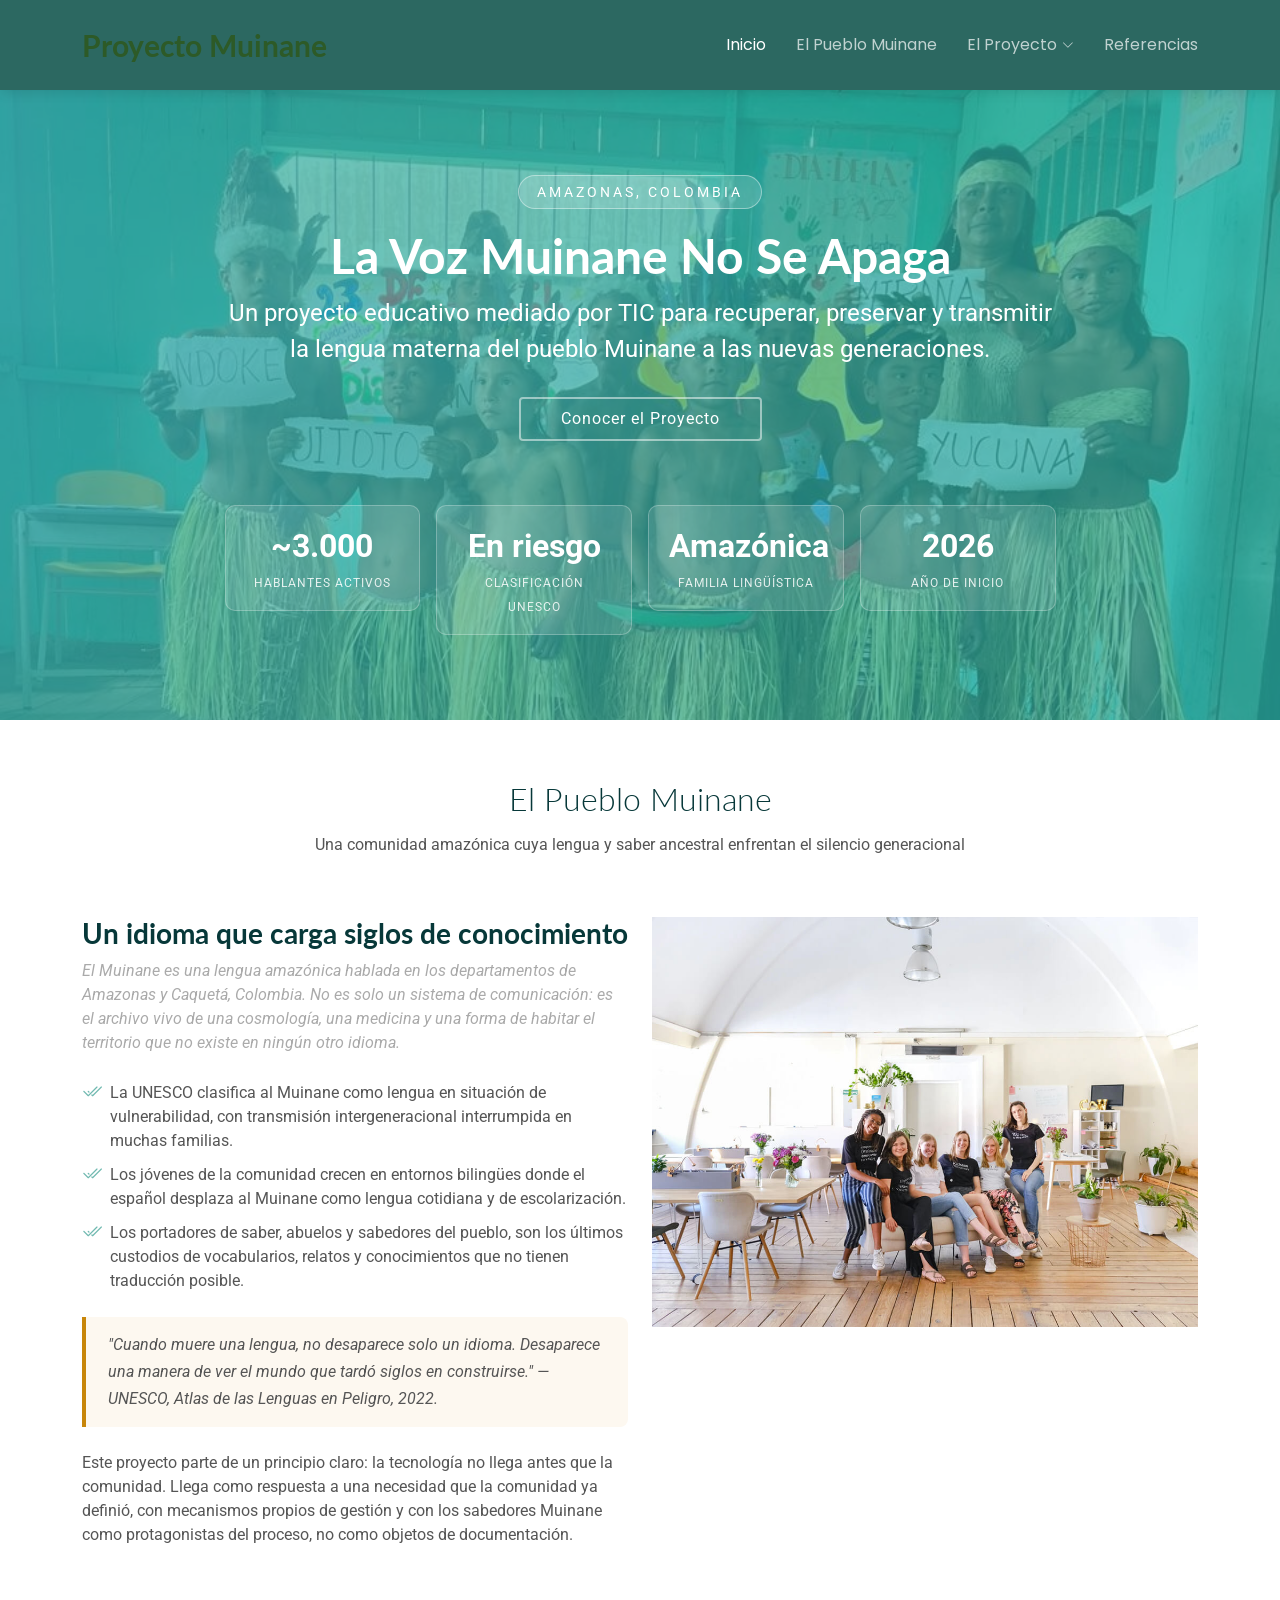
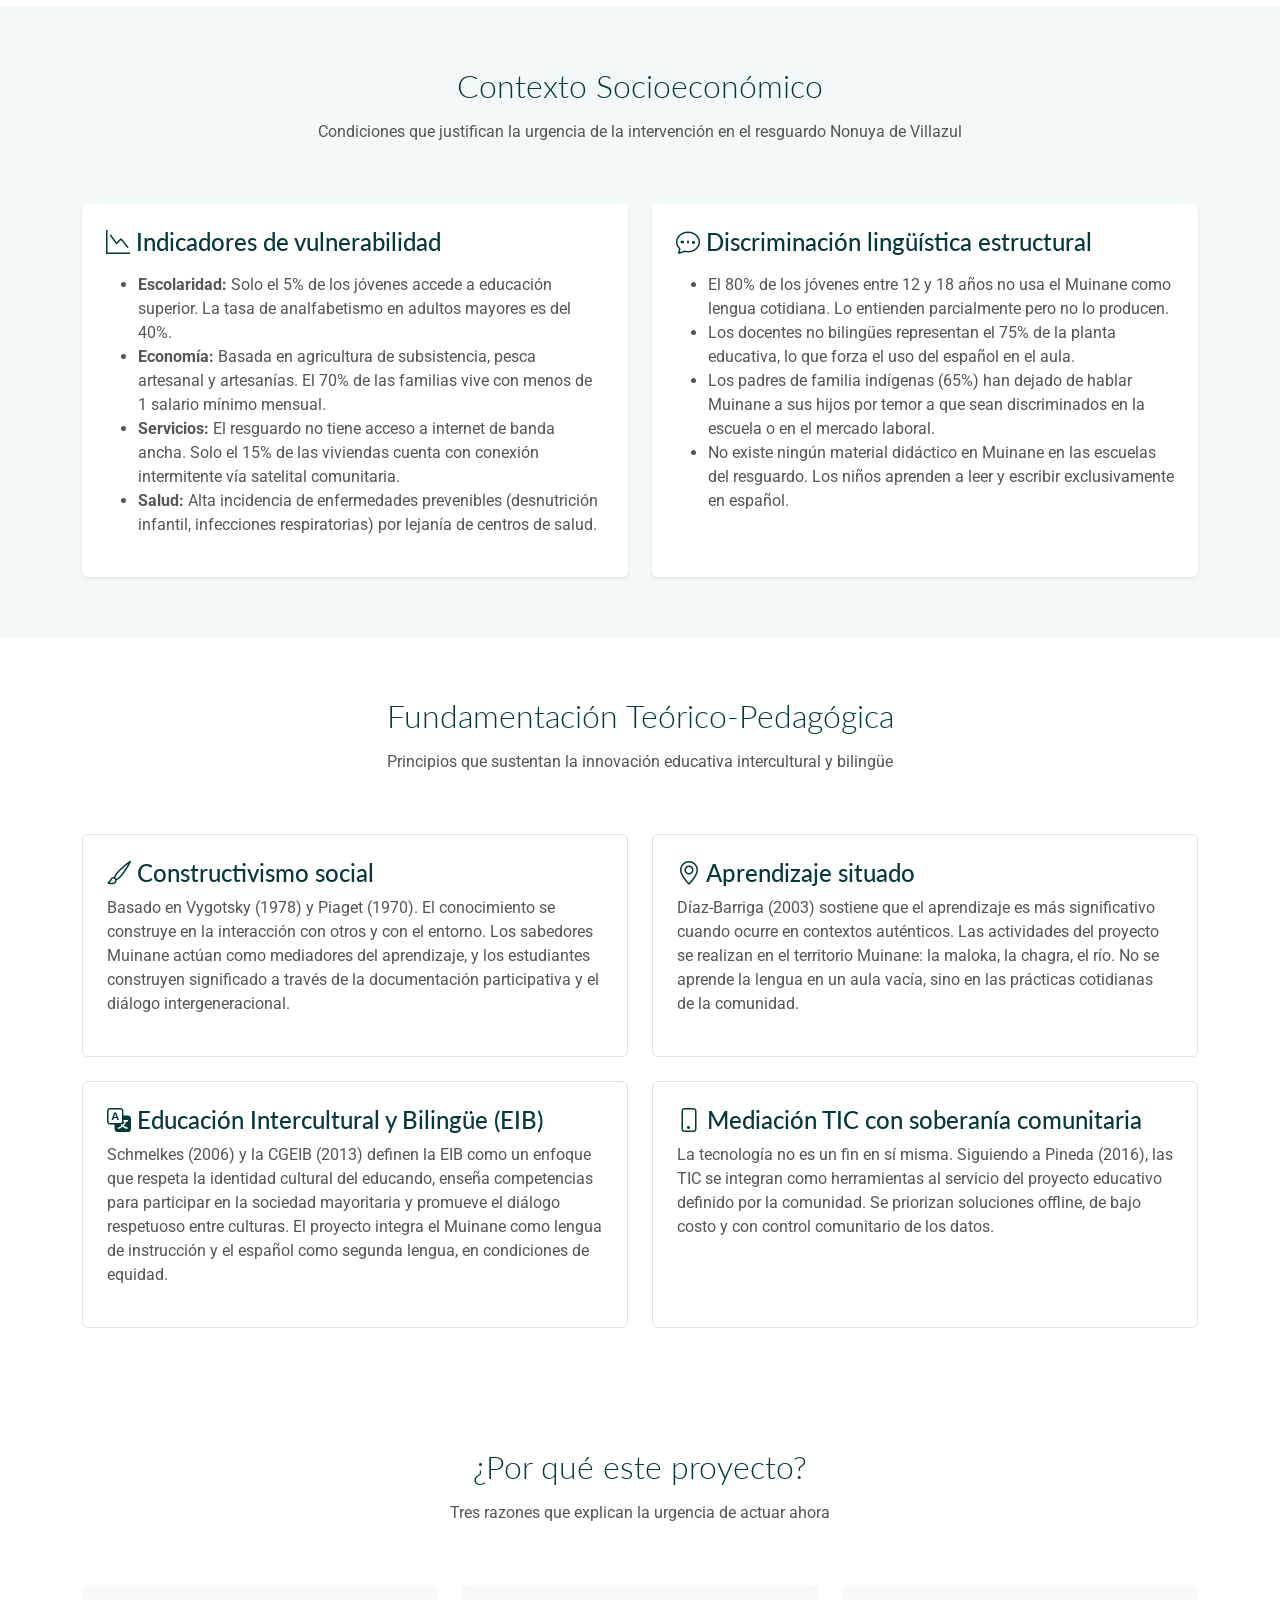
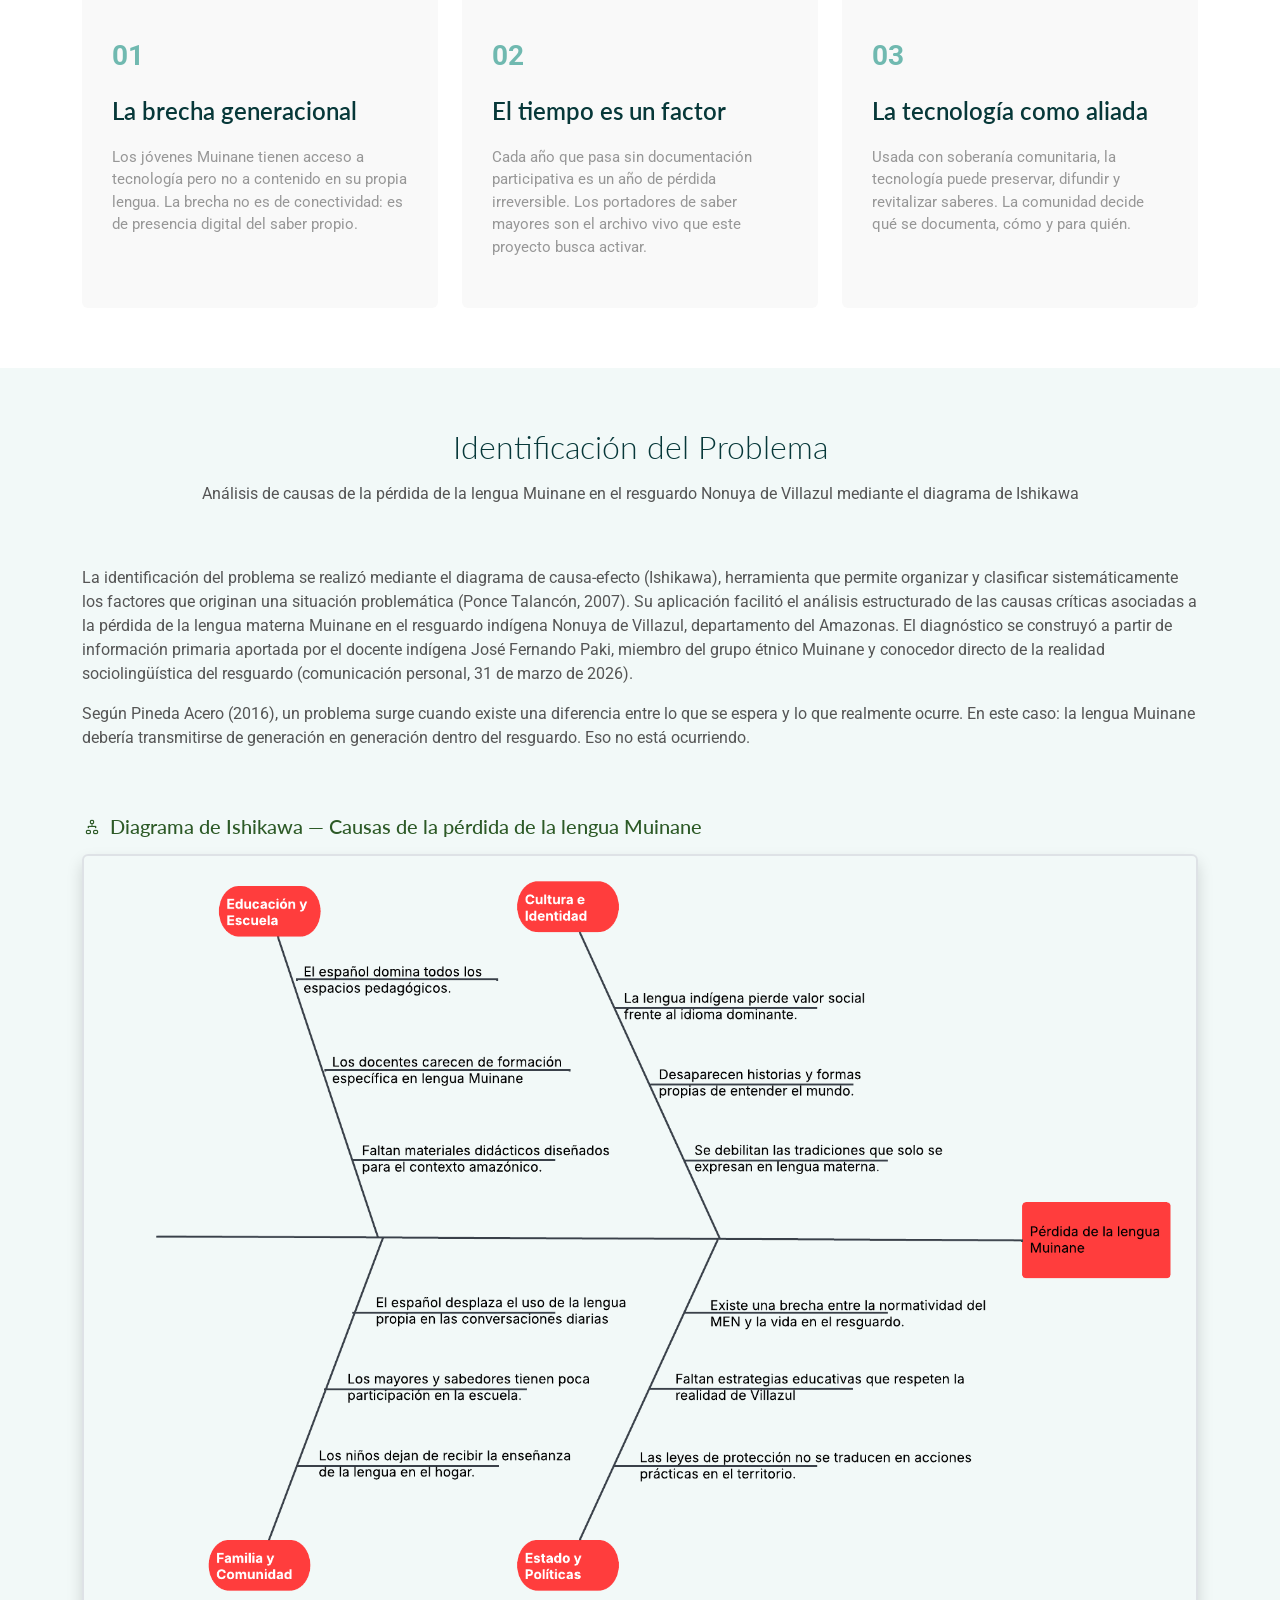
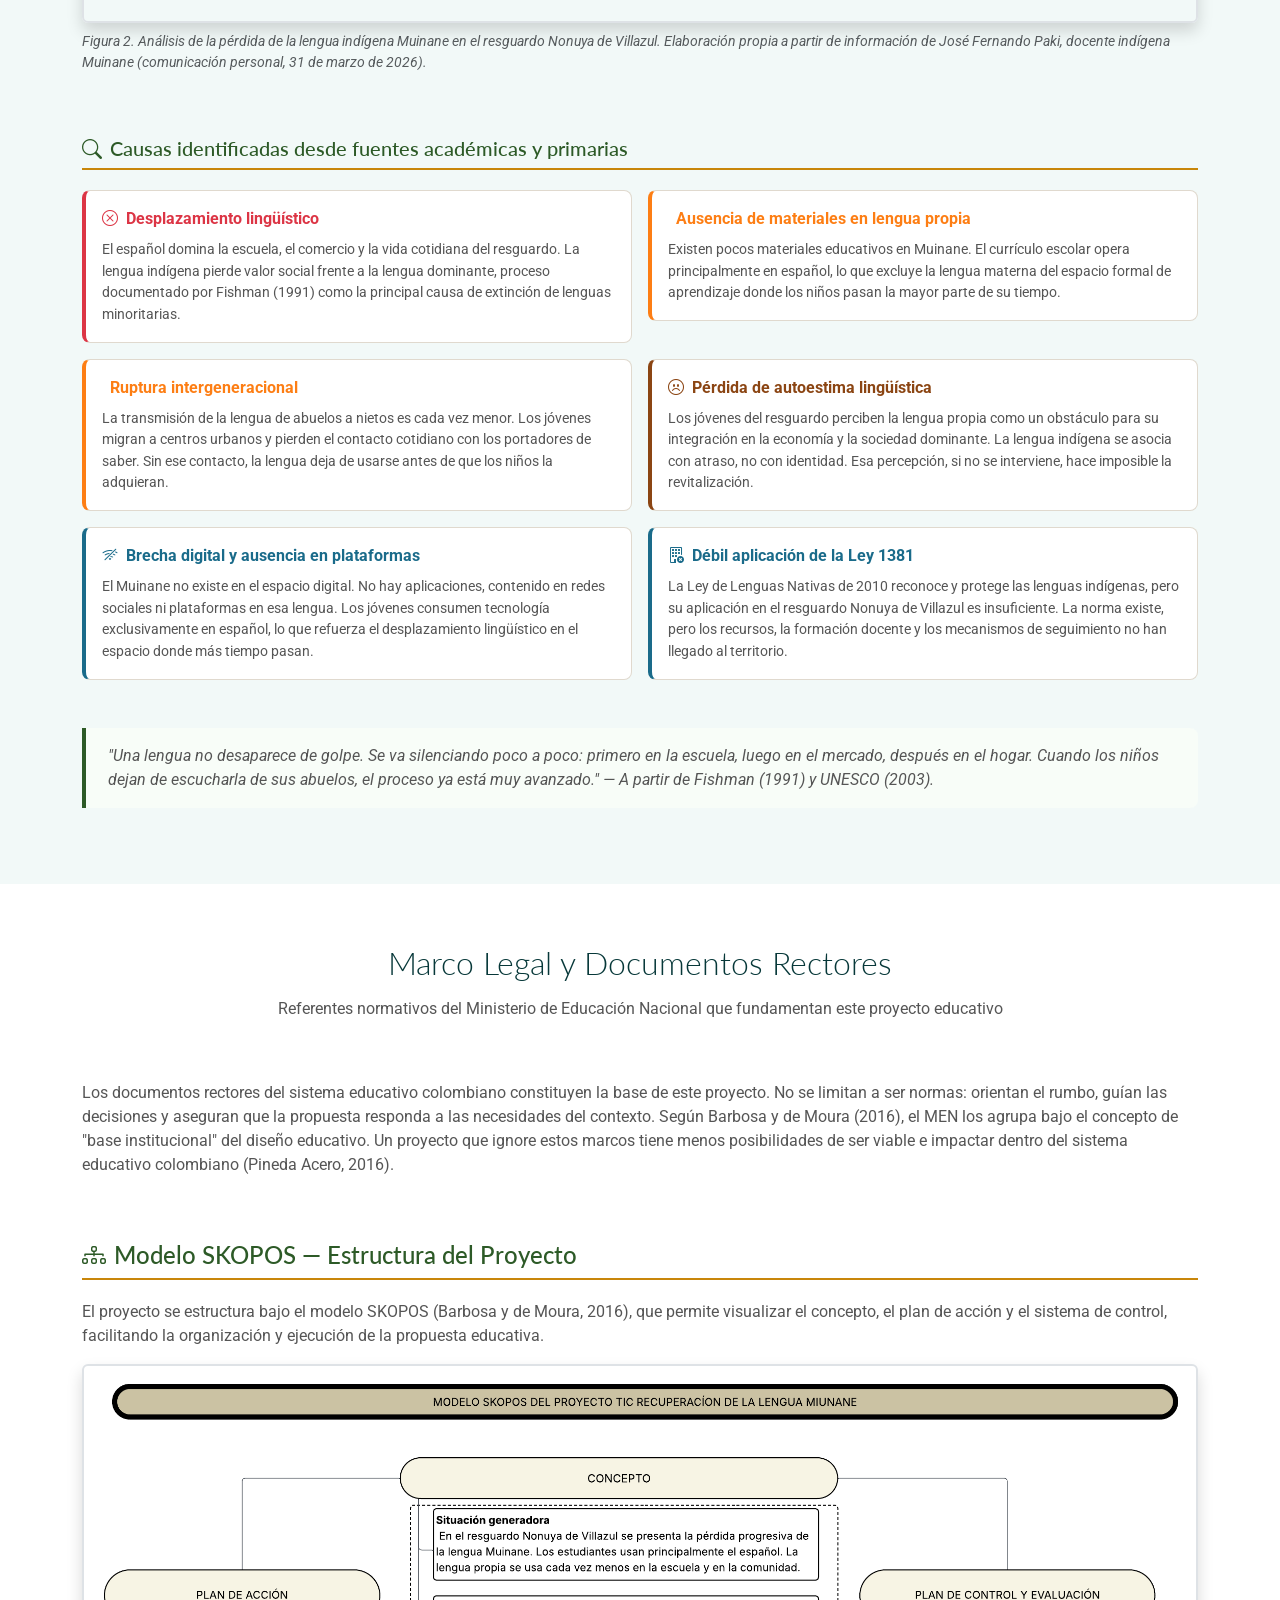
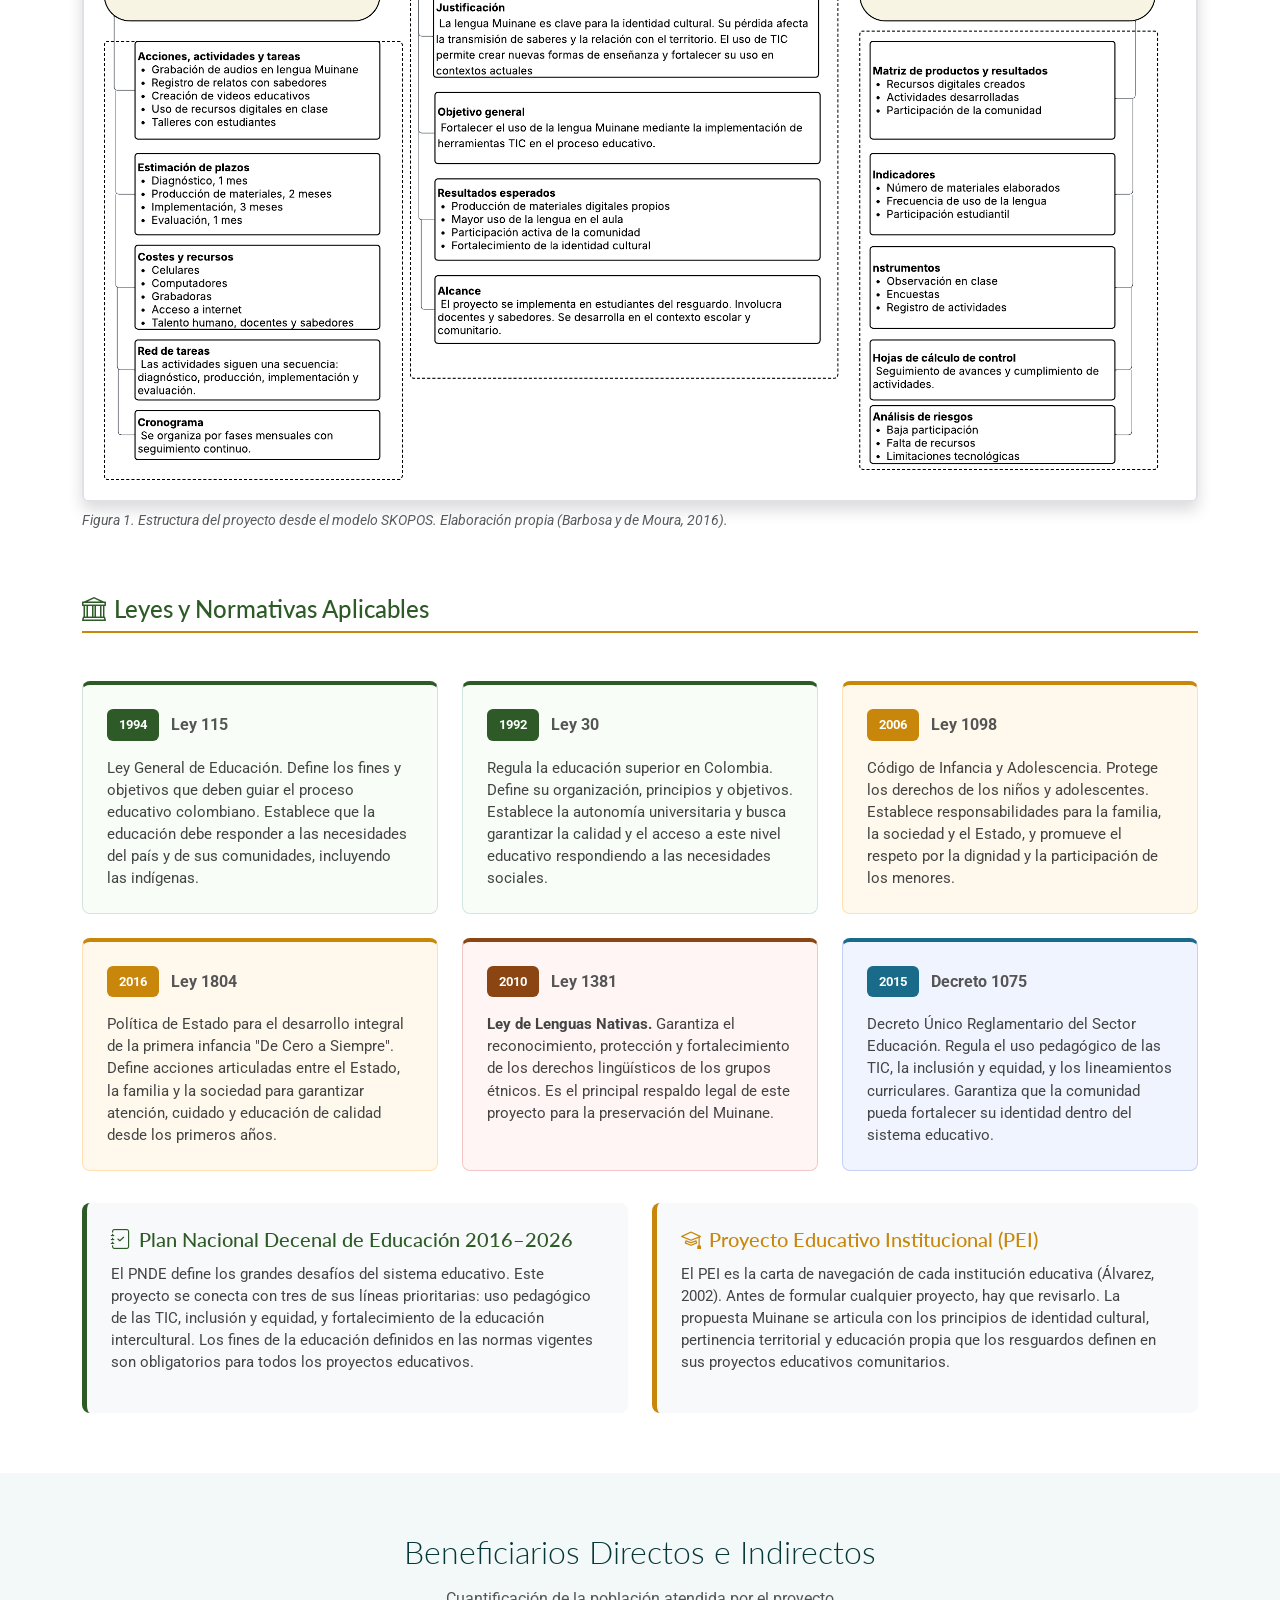
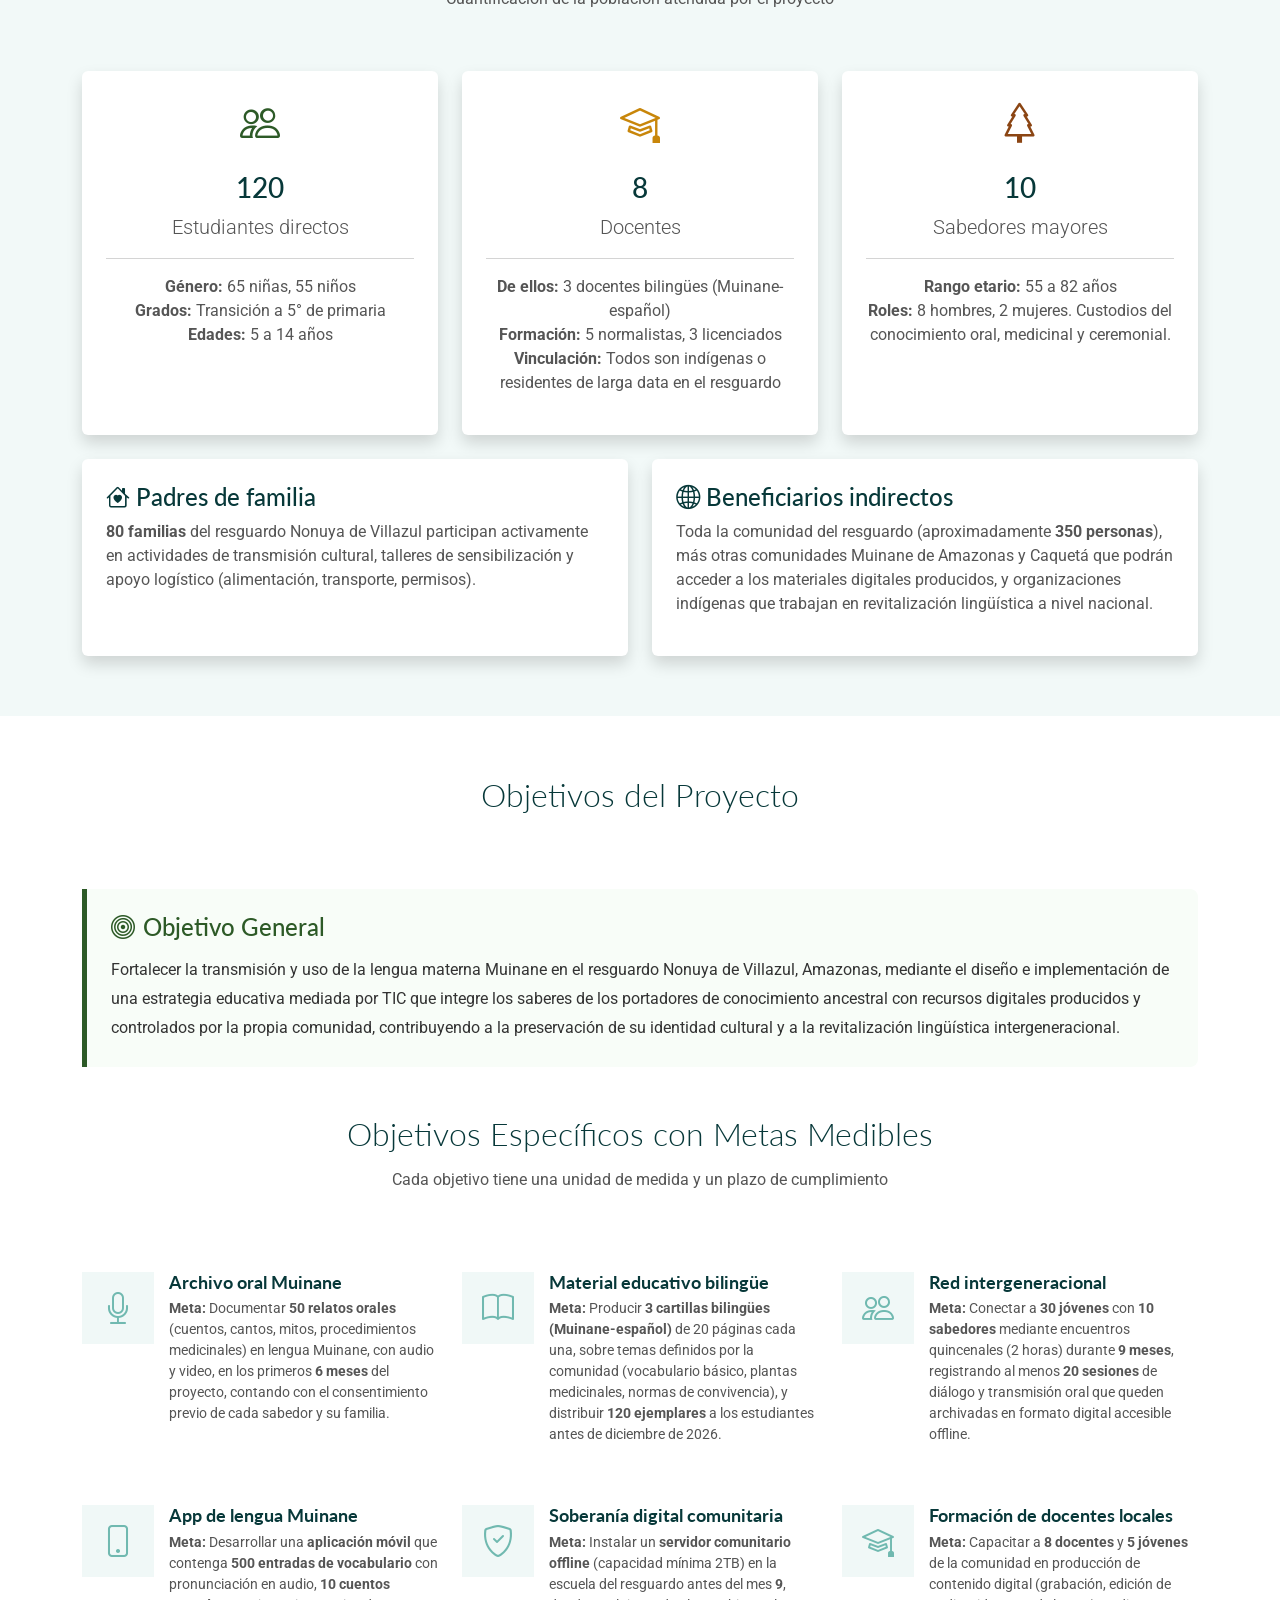
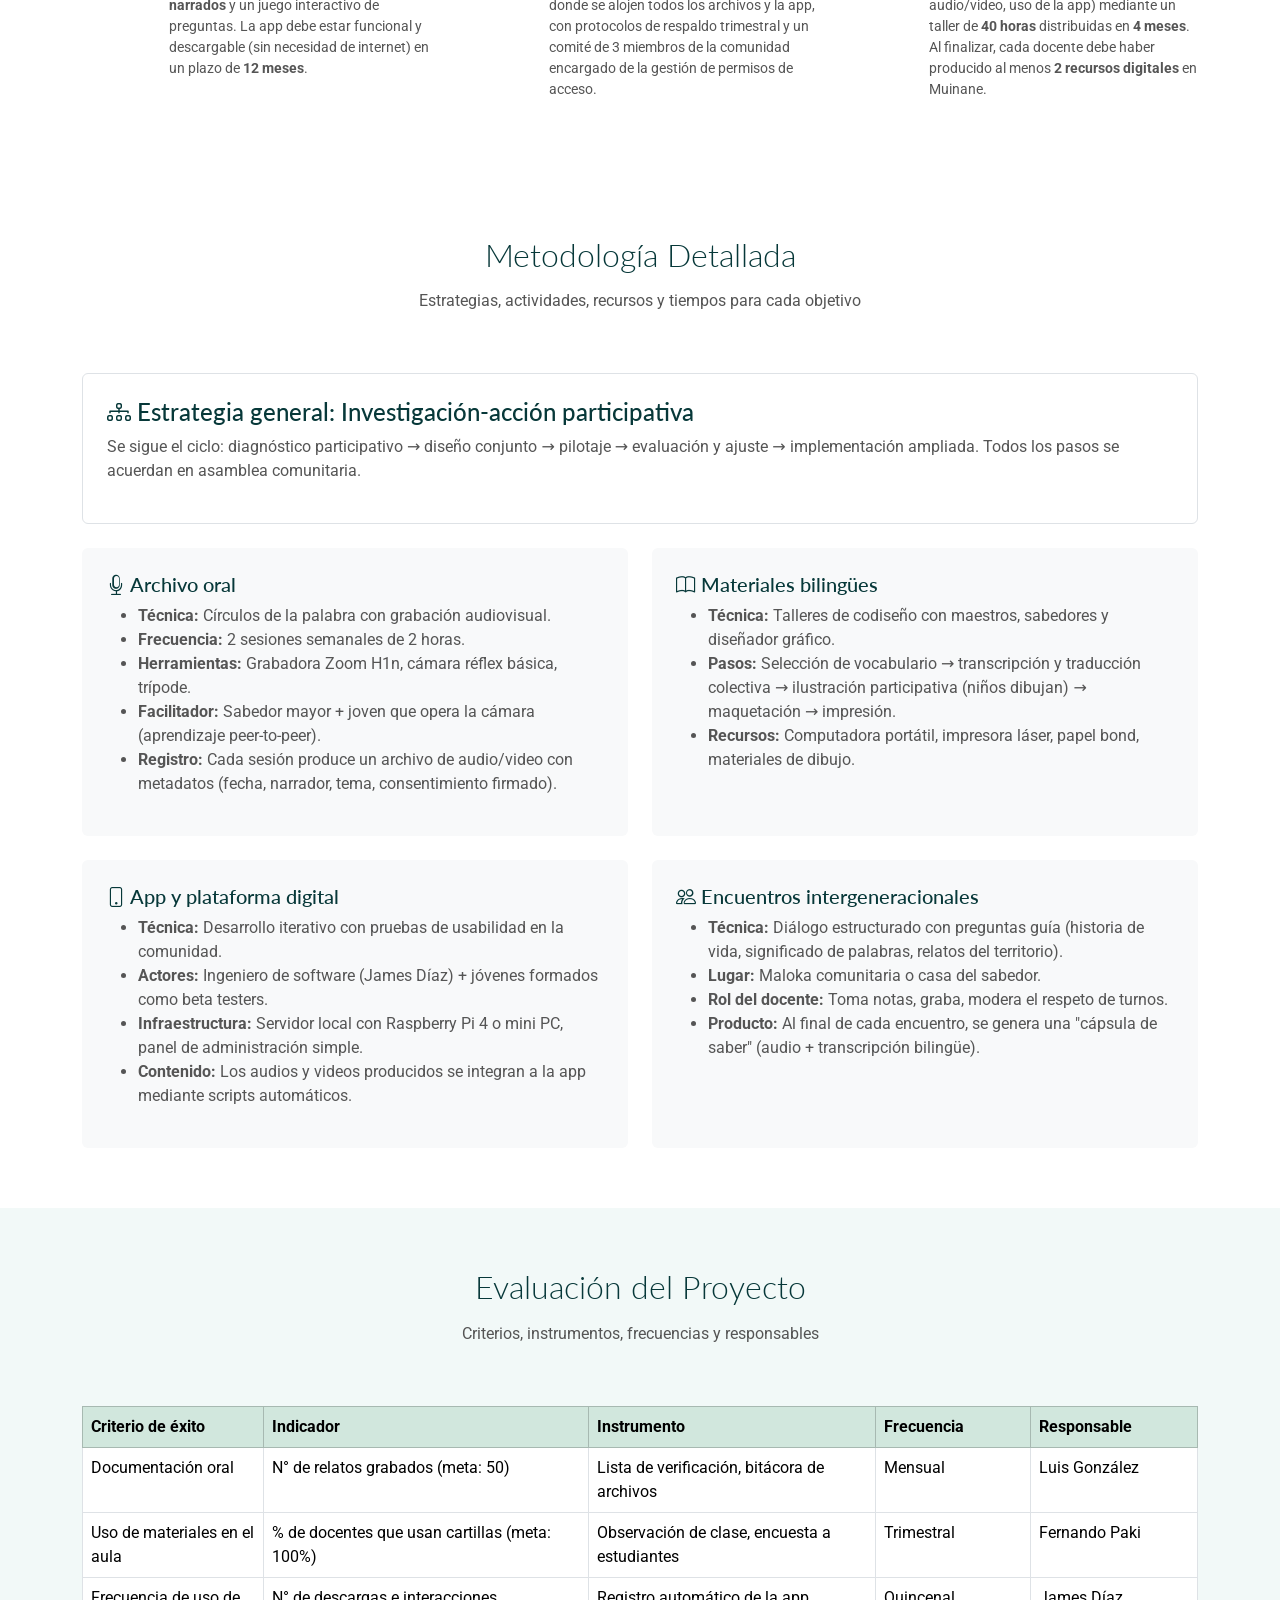
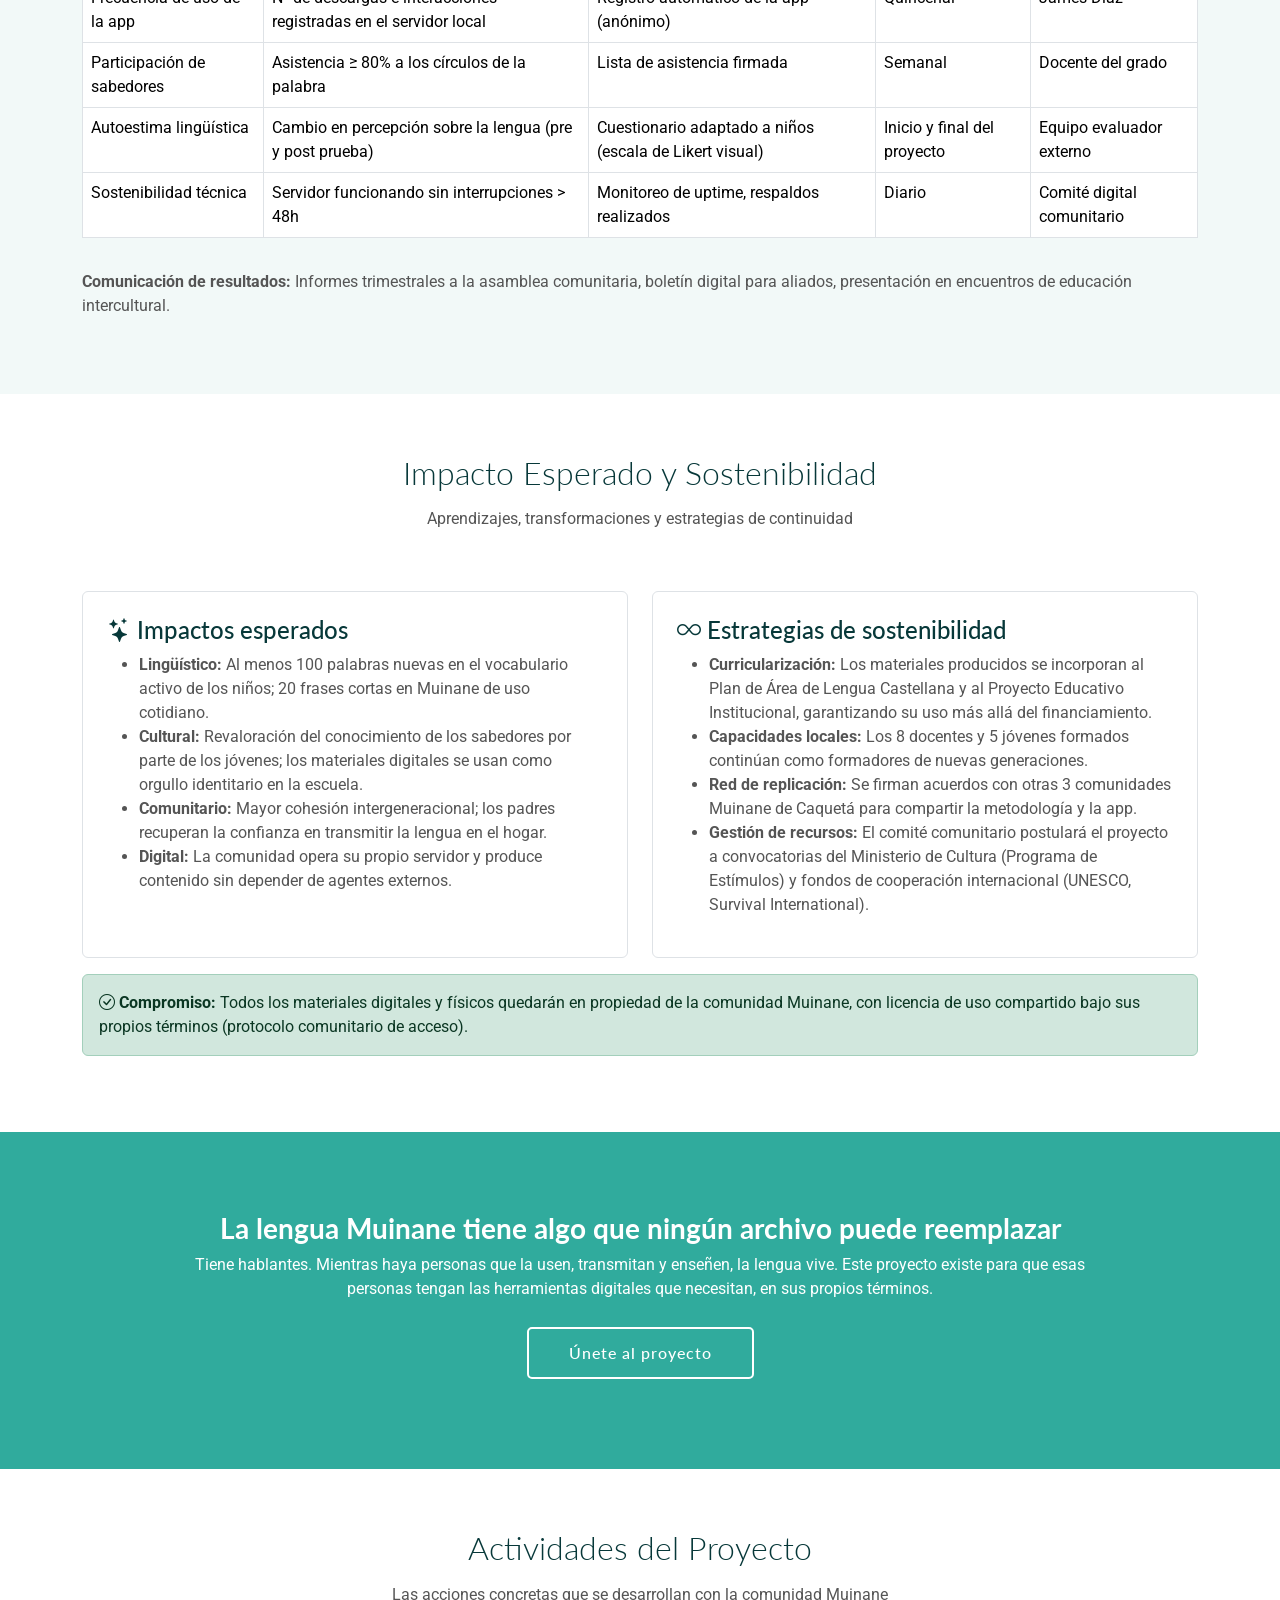
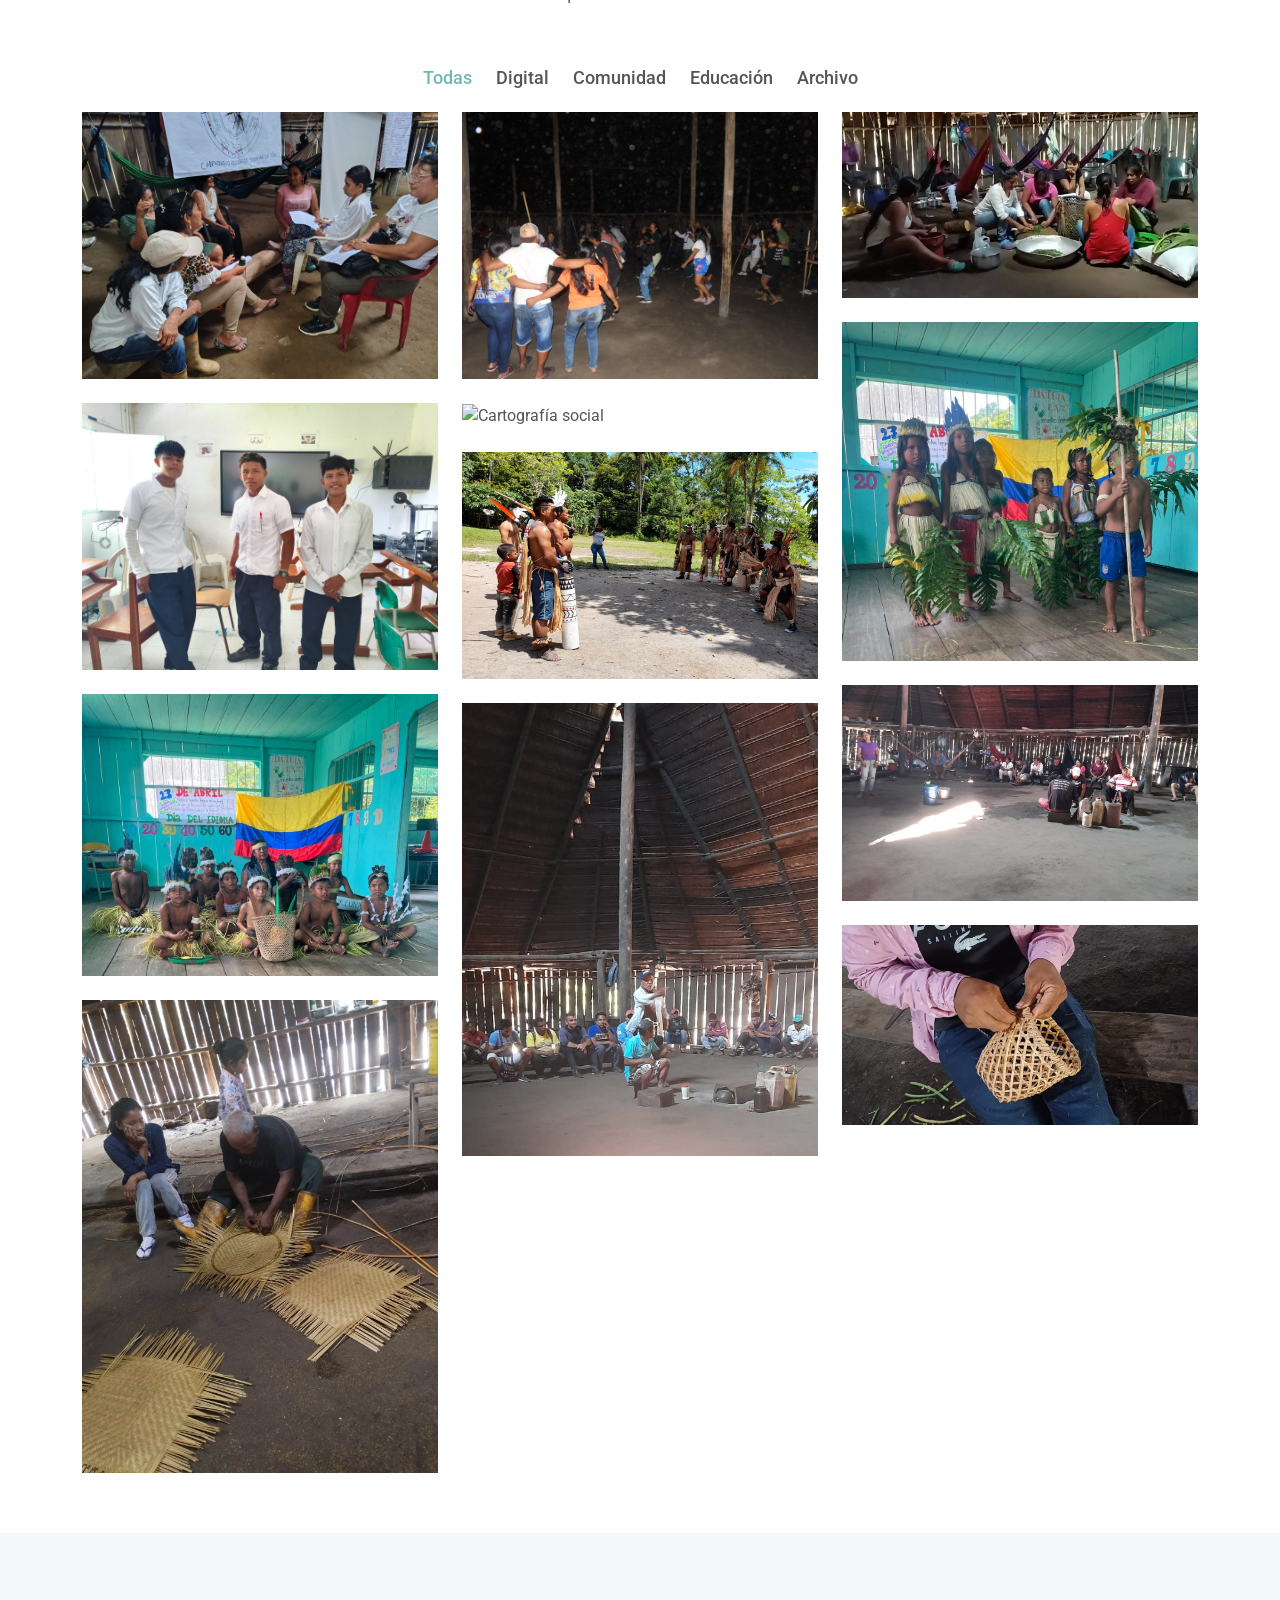
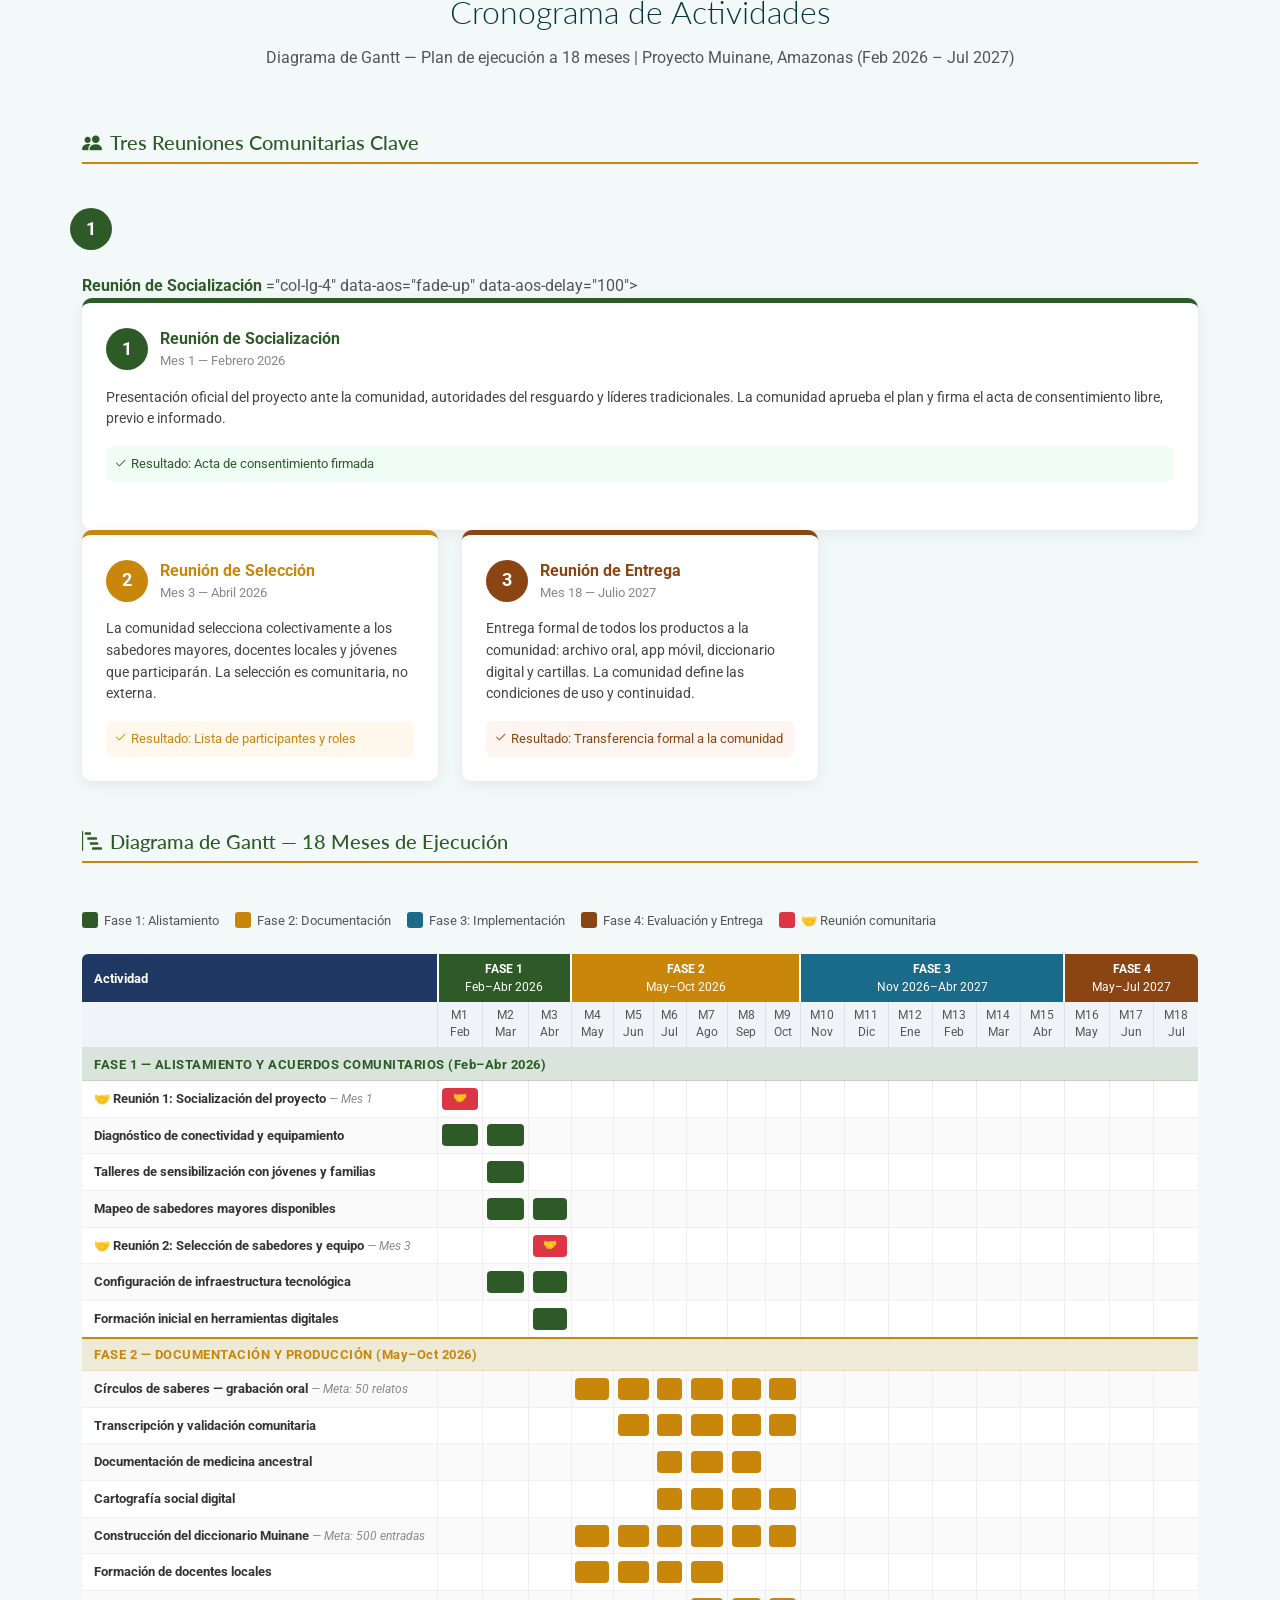
==== commit e4620abe: "cronograma" ====
--- a/index.html
+++ b/index.html
@@ -27,55 +27,6 @@
   <!-- Main CSS File -->
   <link href="assets/css/main.css" rel="stylesheet">
 
-  <style>
-    :root {
-      --color-tierra: #8B4513;
-      --color-selva: #2D5A27;
-      --color-agua: #1A6B8A;
-      --color-ocre: #C8860A;
-    }
-    .sitename { color: var(--color-selva) !important; font-weight: 700; }
-    .hero-badge {
-      display: inline-block;
-      background: rgba(255,255,255,0.15);
-      border: 1px solid rgba(255,255,255,0.4);
-      color: #fff;
-      font-size: 0.85rem;
-      letter-spacing: 3px;
-      text-transform: uppercase;
-      padding: 6px 18px;
-      border-radius: 20px;
-      margin-bottom: 18px;
-    }
-    .stat-box {
-      background: rgba(255,255,255,0.12);
-      border: 1px solid rgba(255,255,255,0.25);
-      border-radius: 10px;
-      padding: 16px 20px;
-      text-align: center;
-      color: #fff;
-    }
-    .stat-box .stat-num { font-size: 2rem; font-weight: 700; display: block; }
-    .stat-box .stat-label { font-size: 0.78rem; opacity: 0.85; letter-spacing: 1px; text-transform: uppercase; }
-    .section-quote {
-      border-left: 4px solid var(--color-ocre);
-      padding: 14px 22px;
-      background: #fdf8f0;
-      font-style: italic;
-      color: #555;
-      margin: 24px 0;
-      border-radius: 0 8px 8px 0;
-    }
-    .objetivo-num {
-      width: 44px; height: 44px;
-      background: var(--color-selva);
-      color: #fff;
-      border-radius: 50%;
-      display: flex; align-items: center; justify-content: center;
-      font-weight: 700; font-size: 1.1rem;
-      flex-shrink: 0;
-    }
-  </style>
 
 </head>
 
@@ -970,308 +921,265 @@
     </section>
 
     <!-- Cronograma Section (mejorado) -->
- 
-
-       <section id="cronograma" class="section light-background">
+    <section id="cronograma" class="section light-background">
 
       <div class="container section-title" data-aos="fade-up">
         <h2>Cronograma de Actividades</h2>
-        <p>Plan de ejecución a 18 meses — Proyecto Muinane, Resguardo Nonuya de Villazul, Amazonas (2026–2027)</p>
+        <p>Diagrama de Gantt — Plan de ejecución a 18 meses | Proyecto Muinane, Amazonas (Feb 2026 – Jul 2027)</p>
       </div>
 
       <div class="container" data-aos="fade-up" data-aos-delay="100">
 
-        <div class="row mb-5">
-          <div class="col-12">
-            <p>El cronograma se organiza en cuatro fases de ejecución progresiva, siguiendo la estructura de la Teoría de Proyectos (Álvarez, 1997; UNESCO, 1993). Incluye tres reuniones comunitarias obligatorias que garantizan la participación activa de la comunidad Muinane en cada etapa decisiva del proceso.</p>
-          </div>
-        </div>
-
-        <!-- Reuniones comunitarias destacadas -->
+        <!-- Reuniones comunitarias -->
         <div class="row g-4 mb-5">
           <div class="col-12">
-            <h5 style="color: #2D5A27; border-bottom: 2px solid #C8860A; padding-bottom: 8px; margin-bottom: 20px;">
+            <h5 style="color:#2D5A27;border-bottom:2px solid #C8860A;padding-bottom:8px;margin-bottom:20px;">
               <i class="bi bi-people-fill me-2"></i>Tres Reuniones Comunitarias Clave
             </h5>
           </div>
-
-          <div class="col-lg-4" data-aos="fade-up" data-aos-delay="100">
-            <div class="p-4 h-100" style="background: #fff; border-radius: 10px; border-top: 5px solid #2D5A27; box-shadow: 0 4px 16px rgba(0,0,0,0.07);">
+          <div class              <div style="background: #2D5A27; color: #fff; border-radius: 50%; width: 42px; height: 42px; display: flex; align-items: center; justify-content: center; font-weight: 700; font-size: 1.1rem; flex-shrink: 0; margin-right: 12px;">1</div>                <div>                  <strong style="color: #2D5A27;">Reunión de Socialización</strong>              ="col-lg-4" data-aos="fade-up" data-aos-delay="100">
+            <div class="p-4 h-100" style="background:#fff;border-radius:10px;border-top:5px solid #2D5A27;box-shadow:0 4px 16px rgba(0,0,0,0.07);">
               <div class="d-flex align-items-center mb-3">
-                <div style="background: #2D5A27; color: #fff; border-radius: 50%; width: 42px; height: 42px; display: flex; align-items: center; justify-content: center; font-weight: 700; font-size: 1.1rem; flex-shrink: 0; margin-right: 12px;">1</div>
-                <div>
-                  <strong style="color: #2D5A27;">Reunión de Socialización</strong>
-                  <div style="font-size: 0.82rem; color: #888;">Mes 1 — Junio 2026</div>
-                </div>
-              </div>
-              <p style="font-size: 0.92rem; color: #444; margin: 0;">Presentación oficial del proyecto ante la comunidad, autoridades del resguardo y líderes tradicionales. Se explican los objetivos, la metodología, los principios de soberanía digital y los protocolos de consentimiento libre, previo e informado. La comunidad aprueba o solicita ajustes antes de iniciar cualquier actividad.</p>
-              <div class="mt-3 p-2 rounded" style="background: #f0fdf4; font-size: 0.82rem; color: #2D5A27;">
-                <i class="bi bi-check2 me-1"></i>Resultado: Acta de consentimiento comunitario firmada
-              </div>
-            </div>
-          </div>
-
+                <div style="background:#2D5A27;color:#fff;border-radius:50%;width:42px;height:42px;display:flex;align-items:center;justify-content:center;font-weight:700;font-size:1.1rem;flex-shrink:0;margin-right:12px;">1</div>
+                <div><strong style="color:#2D5A27;">Reunión de Socialización</strong><div style="font-size:0.82rem;color:#888;">Mes 1 — Febrero 2026</div></div>
+              </div>
+              <p style="font-size:0.9rem;color:#444;margin:0;">Presentación oficial del proyecto ante la comunidad, autoridades del resguardo y líderes tradicionales. La comunidad aprueba el plan y firma el acta de consentimiento libre, previo e informado.</p>
+              <div class="mt-3 p-2 rounded" style="background:#f0fdf4;font-size:0.82rem;color:#2D5A27;"><i class="bi bi-check2 me-1"></i>Resultado: Acta de consentimiento firmada</div>
+            </div>
+          </div>
           <div class="col-lg-4" data-aos="fade-up" data-aos-delay="200">
-            <div class="p-4 h-100" style="background: #fff; border-radius: 10px; border-top: 5px solid #C8860A; box-shadow: 0 4px 16px rgba(0,0,0,0.07);">
+            <div class="p-4 h-100" style="background:#fff;border-radius:10px;border-top:5px solid #C8860A;box-shadow:0 4px 16px rgba(0,0,0,0.07);">
               <div class="d-flex align-items-center mb-3">
-                <div style="background: #C8860A; color: #fff; border-radius: 50%; width: 42px; height: 42px; display: flex; align-items: center; justify-content: center; font-weight: 700; font-size: 1.1rem; flex-shrink: 0; margin-right: 12px;">2</div>
-                <div>
-                  <strong style="color: #C8860A;">Reunión de Selección</strong>
-                  <div style="font-size: 0.82rem; color: #888;">Mes 3 — Agosto 2026</div>
-                </div>
-              </div>
-              <p style="font-size: 0.92rem; color: #444; margin: 0;">La comunidad selecciona colectivamente a los sabedores mayores que participarán en la documentación oral, los docentes locales que liderarán la producción de contenido digital y los jóvenes que integrarán la red intergeneracional. La selección es comunitaria, no externa.</p>
-              <div class="mt-3 p-2 rounded" style="background: #fff8ec; font-size: 0.82rem; color: #C8860A;">
-                <i class="bi bi-check2 me-1"></i>Resultado: Lista de participantes y roles definidos
-              </div>
-            </div>
-          </div>
-
+                <div style="background:#C8860A;color:#fff;border-radius:50%;width:42px;height:42px;display:flex;align-items:center;justify-content:center;font-weight:700;font-size:1.1rem;flex-shrink:0;margin-right:12px;">2</div>
+                <div><strong style="color:#C8860A;">Reunión de Selección</strong><div style="font-size:0.82rem;color:#888;">Mes 3 — Abril 2026</div></div>
+              </div>
+              <p style="font-size:0.9rem;color:#444;margin:0;">La comunidad selecciona colectivamente a los sabedores mayores, docentes locales y jóvenes que participarán. La selección es comunitaria, no externa.</p>
+              <div class="mt-3 p-2 rounded" style="background:#fff8ec;font-size:0.82rem;color:#C8860A;"><i class="bi bi-check2 me-1"></i>Resultado: Lista de participantes y roles</div>
+            </div>
+          </div>
           <div class="col-lg-4" data-aos="fade-up" data-aos-delay="300">
-            <div class="p-4 h-100" style="background: #fff; border-radius: 10px; border-top: 5px solid #8B4513; box-shadow: 0 4px 16px rgba(0,0,0,0.07);">
+            <div class="p-4 h-100" style="background:#fff;border-radius:10px;border-top:5px solid #8B4513;box-shadow:0 4px 16px rgba(0,0,0,0.07);">
               <div class="d-flex align-items-center mb-3">
-                <div style="background: #8B4513; color: #fff; border-radius: 50%; width: 42px; height: 42px; display: flex; align-items: center; justify-content: center; font-weight: 700; font-size: 1.1rem; flex-shrink: 0; margin-right: 12px;">3</div>
-                <div>
-                  <strong style="color: #8B4513;">Reunión de Entrega</strong>
-                  <div style="font-size: 0.82rem; color: #888;">Mes 18 — Noviembre 2027</div>
-                </div>
-              </div>
-              <p style="font-size: 0.92rem; color: #444; margin: 0;">Presentación y entrega formal de todos los productos del proyecto a la comunidad: archivo oral, materiales bilingües, aplicación móvil, diccionario digital y cartillas pedagógicas. La comunidad valora los resultados y define las condiciones de uso, acceso y continuidad.</p>
-              <div class="mt-3 p-2 rounded" style="background: #fff5f0; font-size: 0.82rem; color: #8B4513;">
-                <i class="bi bi-check2 me-1"></i>Resultado: Transferencia formal a la comunidad
-              </div>
-            </div>
-          </div>
-        </div>
-
-        <!-- Timeline 18 meses -->
+                <div style="background:#8B4513;color:#fff;border-radius:50%;width:42px;height:42px;display:flex;align-items:center;justify-content:center;font-weight:700;font-size:1.1rem;flex-shrink:0;margin-right:12px;">3</div>
+                <div><strong style="color:#8B4513;">Reunión de Entrega</strong><div style="font-size:0.82rem;color:#888;">Mes 18 — Julio 2027</div></div>
+              </div>
+              <p style="font-size:0.9rem;color:#444;margin:0;">Entrega formal de todos los productos a la comunidad: archivo oral, app móvil, diccionario digital y cartillas. La comunidad define las condiciones de uso y continuidad.</p>
+              <div class="mt-3 p-2 rounded" style="background:#fff5f0;font-size:0.82rem;color:#8B4513;"><i class="bi bi-check2 me-1"></i>Resultado: Transferencia formal a la comunidad</div>
+            </div>
+          </div>
+        </div>
+
+        <!-- GANTT CHART -->
         <div class="row mb-4">
           <div class="col-12">
-            <h5 style="color: #2D5A27; border-bottom: 2px solid #C8860A; padding-bottom: 8px; margin-bottom: 20px;">
-              <i class="bi bi-calendar3 me-2"></i>Plan de Ejecución — 18 Meses
+            <h5 style="color:#2D5A27;border-bottom:2px solid #C8860A;padding-bottom:8px;margin-bottom:24px;">
+              <i class="bi bi-bar-chart-steps me-2"></i>Diagrama de Gantt — 18 Meses de Ejecución
             </h5>
           </div>
         </div>
 
-        <!-- FASE 1 -->
-        <div class="row mb-4" data-aos="fade-up">
+        <div class="row mb-2">
           <div class="col-12">
-            <div class="p-4" style="background: #fff; border-radius: 10px; border-left: 6px solid #2D5A27; box-shadow: 0 2px 12px rgba(0,0,0,0.06);">
-              <div class="d-flex align-items-center mb-3">
-                <span style="background: #2D5A27; color: #fff; border-radius: 6px; padding: 4px 14px; font-size: 0.82rem; font-weight: 700; margin-right: 12px;">FASE 1</span>
-                <strong style="color: #2D5A27; font-size: 1.05rem;">Alistamiento y Acuerdos Comunitarios</strong>
-                <span style="margin-left: auto; background: #f0fdf4; color: #2D5A27; border-radius: 20px; padding: 3px 12px; font-size: 0.8rem; font-weight: 600;">Meses 1–3 | Feb–Abr 2026</span>
-              </div>
-              <div class="row g-3">
-                <div class="col-md-4">
-                  <div class="p-3 rounded" style="background: #f8fdf8; border: 1px solid #d1e7dd; height: 100%;">
-                    <strong style="font-size: 0.88rem; color: #2D5A27;">Mes 1 — Junio</strong>
-                    <ul style="font-size: 0.85rem; color: #444; margin-top: 8px; padding-left: 16px;">
-                      <li>🤝 <strong>Reunión 1:</strong> Socialización del proyecto</li>
-                      <li>Firma del acta de consentimiento comunitario</li>
-                      <li>Revisión y ajuste del plan con la comunidad</li>
-                      <li>Diagnóstico de conectividad y equipamiento</li>
-                    </ul>
-                  </div>
-                </div>
-                <div class="col-md-4">
-                  <div class="p-3 rounded" style="background: #f8fdf8; border: 1px solid #d1e7dd; height: 100%;">
-                    <strong style="font-size: 0.88rem; color: #2D5A27;">Mes 2 — Julio</strong>
-                    <ul style="font-size: 0.85rem; color: #444; margin-top: 8px; padding-left: 16px;">
-                      <li>Talleres de sensibilización con jóvenes y familias</li>
-                      <li>Mapeo de sabedores mayores disponibles</li>
-                      <li>Configuración de infraestructura tecnológica básica</li>
-                      <li>Definición de protocolos de grabación</li>
-                    </ul>
-                  </div>
-                </div>
-                <div class="col-md-4">
-                  <div class="p-3 rounded" style="background: #f8fdf8; border: 1px solid #d1e7dd; height: 100%;">
-                    <strong style="font-size: 0.88rem; color: #2D5A27;">Mes 3 — Agosto</strong>
-                    <ul style="font-size: 0.85rem; color: #444; margin-top: 8px; padding-left: 16px;">
-                      <li>🤝 <strong>Reunión 2:</strong> Selección de sabedores y equipo</li>
-                      <li>Asignación formal de roles y responsabilidades</li>
-                      <li>Formación inicial en uso de herramientas digitales</li>
-                      <li>Inicio del registro fotográfico del territorio</li>
-                    </ul>
-                  </div>
-                </div>
-              </div>
-            </div>
-          </div>
-        </div>
-
-        <!-- FASE 2 -->
-        <div class="row mb-4" data-aos="fade-up" data-aos-delay="100">
-          <div class="col-12">
-            <div class="p-4" style="background: #fff; border-radius: 10px; border-left: 6px solid #C8860A; box-shadow: 0 2px 12px rgba(0,0,0,0.06);">
-              <div class="d-flex align-items-center mb-3">
-                <span style="background: #C8860A; color: #fff; border-radius: 6px; padding: 4px 14px; font-size: 0.82rem; font-weight: 700; margin-right: 12px;">FASE 2</span>
-                <strong style="color: #C8860A; font-size: 1.05rem;">Documentación y Producción de Contenidos</strong>
-                <span style="margin-left: auto; background: #fff8ec; color: #C8860A; border-radius: 20px; padding: 3px 12px; font-size: 0.8rem; font-weight: 600;">Meses 4–9 | May–Oct 2026</span>
-              </div>
-              <div class="row g-3">
-                <div class="col-md-4">
-                  <div class="p-3 rounded" style="background: #fff8ec; border: 1px solid #ffe0b2; height: 100%;">
-                    <strong style="font-size: 0.88rem; color: #C8860A;">Meses 4–5 | Sep–Oct</strong>
-                    <ul style="font-size: 0.85rem; color: #444; margin-top: 8px; padding-left: 16px;">
-                      <li>Inicio de círculos de saberes con portadores mayores</li>
-                      <li>Grabación de relatos, cantos y vocabularios en Muinane</li>
-                      <li>Meta: 20 sesiones de grabación documentadas</li>
-                      <li>Transcripción y validación comunitaria de contenidos</li>
-                    </ul>
-                  </div>
-                </div>
-                <div class="col-md-4">
-                  <div class="p-3 rounded" style="background: #fff8ec; border: 1px solid #ffe0b2; height: 100%;">
-                    <strong style="font-size: 0.88rem; color: #C8860A;">Meses 6–7 | Nov–Dic</strong>
-                    <ul style="font-size: 0.85rem; color: #444; margin-top: 8px; padding-left: 16px;">
-                      <li>Documentación de medicina ancestral y conocimiento del territorio</li>
-                      <li>Inicio de cartografía social digital</li>
-                      <li>Meta: 200 entradas léxicas para el diccionario Muinane</li>
-                      <li>Formación de docentes locales como productores de contenido</li>
-                    </ul>
-                  </div>
-                </div>
-                <div class="col-md-4">
-                  <div class="p-3 rounded" style="background: #fff8ec; border: 1px solid #ffe0b2; height: 100%;">
-                    <strong style="font-size: 0.88rem; color: #C8860A;">Meses 8–9 | Ene-Feb 2027</strong>
-                    <ul style="font-size: 0.85rem; color: #444; margin-top: 8px; padding-left: 16px;">
-                      <li>Producción de primeras cartillas bilingües Muinane–Español</li>
-                      <li>Desarrollo del prototipo de aplicación móvil</li>
-                      <li>Meta: 3 cartillas pedagógicas diseñadas</li>
-                      <li>Prueba piloto del archivo oral con grupos de jóvenes</li>
-                    </ul>
-                  </div>
-                </div>
-              </div>
-            </div>
-          </div>
-        </div>
-
-        <!-- FASE 3 -->
-        <div class="row mb-4" data-aos="fade-up" data-aos-delay="200">
-          <div class="col-12">
-            <div class="p-4" style="background: #fff; border-radius: 10px; border-left: 6px solid #1A6B8A; box-shadow: 0 2px 12px rgba(0,0,0,0.06);">
-              <div class="d-flex align-items-center mb-3">
-                <span style="background: #1A6B8A; color: #fff; border-radius: 6px; padding: 4px 14px; font-size: 0.82rem; font-weight: 700; margin-right: 12px;">FASE 3</span>
-                <strong style="color: #1A6B8A; font-size: 1.05rem;">Implementación y Ajuste</strong>
-                <span style="margin-left: auto; background: #f0f4ff; color: #1A6B8A; border-radius: 20px; padding: 3px 12px; font-size: 0.8rem; font-weight: 600;">Meses 10–15 | Nov 2026–Abr 2027</span>
-              </div>
-              <div class="row g-3">
-                <div class="col-md-4">
-                  <div class="p-3 rounded" style="background: #f0f4ff; border: 1px solid #c5d0f5; height: 100%;">
-                    <strong style="font-size: 0.88rem; color: #1A6B8A;">Meses 10–11 | Mar–Abri 2027</strong>
-                    <ul style="font-size: 0.85rem; color: #444; margin-top: 8px; padding-left: 16px;">
-                      <li>Implementación de materiales en escuela comunitaria</li>
-                      <li>Lanzamiento de la red digital intergeneracional</li>
-                      <li>Meta: 30 jóvenes activos en la red Muinane</li>
-                      <li>Primera evaluación de impacto con los docentes</li>
-                    </ul>
-                  </div>
-                </div>
-                <div class="col-md-4">
-                  <div class="p-3 rounded" style="background: #f0f4ff; border: 1px solid #c5d0f5; height: 100%;">
-                    <strong style="font-size: 0.88rem; color: #1A6B8A;">Meses 12–13 | May–Jun 2027</strong>
-                    <ul style="font-size: 0.85rem; color: #444; margin-top: 8px; padding-left: 16px;">
-                      <li>Publicación del canal YouTube en lengua Muinane</li>
-                      <li>Versión beta de la app móvil disponible para prueba</li>
-                      <li>Meta: 10 videos producidos por la comunidad</li>
-                      <li>Ajustes al diccionario digital con retroalimentación comunitaria</li>
-                    </ul>
-                  </div>
-                </div>
-                <div class="col-md-4">
-                  <div class="p-3 rounded" style="background: #f0f4ff; border: 1px solid #c5d0f5; height: 100%;">
-                    <strong style="font-size: 0.88rem; color: #1A6B8A;">Meses 14–15 | Jul–Ago 2027</strong>
-                    <ul style="font-size: 0.85rem; color: #444; margin-top: 8px; padding-left: 16px;">
-                      <li>Ajustes finales a todos los materiales según evaluación</li>
-                      <li>Preparación del informe de sistematización</li>
-                      <li>Meta: 50 relatos orales archivados y validados</li>
-                      <li>Revisión final de la app móvil con sabedores</li>
-                    </ul>
-                  </div>
-                </div>
-              </div>
-            </div>
-          </div>
-        </div>
-
-        <!-- FASE 4 -->
-        <div class="row mb-5" data-aos="fade-up" data-aos-delay="300">
-          <div class="col-12">
-            <div class="p-4" style="background: #fff; border-radius: 10px; border-left: 6px solid #8B4513; box-shadow: 0 2px 12px rgba(0,0,0,0.06);">
-              <div class="d-flex align-items-center mb-3">
-                <span style="background: #8B4513; color: #fff; border-radius: 6px; padding: 4px 14px; font-size: 0.82rem; font-weight: 700; margin-right: 12px;">FASE 4</span>
-                <strong style="color: #8B4513; font-size: 1.05rem;">Evaluación, Sistematización y Entrega</strong>
-                <span style="margin-left: auto; background: #fff5f0; color: #8B4513; border-radius: 20px; padding: 3px 12px; font-size: 0.8rem; font-weight: 600;">Meses 16–18 | May–Jul 2027</span>
-              </div>
-              <div class="row g-3">
-                <div class="col-md-4">
-                  <div class="p-3 rounded" style="background: #fff5f0; border: 1px solid #f5c6c6; height: 100%;">
-                    <strong style="font-size: 0.88rem; color: #8B4513;">Mes 16 — Septiembre 2027</strong>
-                    <ul style="font-size: 0.85rem; color: #444; margin-top: 8px; padding-left: 16px;">
-                      <li>Evaluación final con la comunidad: encuestas y grupos focales</li>
-                      <li>Sistematización de aprendizajes del proceso</li>
-                      <li>Verificación del cumplimiento de todas las metas</li>
-                      <li>Preparación del evento de entrega comunitaria</li>
-                    </ul>
-                  </div>
-                </div>
-                <div class="col-md-4">
-                  <div class="p-3 rounded" style="background: #fff5f0; border: 1px solid #f5c6c6; height: 100%;">
-                    <strong style="font-size: 0.88rem; color: #8B4513;">Mes 17 — Octubre 2027</strong>
-                    <ul style="font-size: 0.85rem; color: #444; margin-top: 8px; padding-left: 16px;">
-                      <li>Publicación del informe final de experiencia intercultural</li>
-                      <li>Transferencia de archivos a servidores comunitarios</li>
-                      <li>Registro legal de los materiales como propiedad colectiva</li>
-                      <li>Difusión en redes y medios de comunicación regionales</li>
-                    </ul>
-                  </div>
-                </div>
-                <div class="col-md-4">
-                  <div class="p-3 rounded" style="background: #fff5f0; border: 1px solid #f5c6c6; height: 100%;">
-                    <strong style="font-size: 0.88rem; color: #8B4513;">Mes 18 — Noviembre 2027</strong>
-                    <ul style="font-size: 0.85rem; color: #444; margin-top: 8px; padding-left: 16px;">
-                      <li>🤝 <strong>Reunión 3:</strong> Entrega formal del proyecto</li>
-                      <li>Presentación pública de todos los productos a la comunidad</li>
-                      <li>Definición comunitaria del plan de continuidad</li>
-                      <li>Acta de recepción y acuerdos de sostenibilidad futura</li>
-                    </ul>
-                  </div>
-                </div>
-              </div>
+            <!-- Leyenda de fases -->
+            <div class="d-flex flex-wrap gap-3 mb-4">
+              <span style="display:inline-flex;align-items:center;gap:6px;font-size:0.82rem;"><span style="width:16px;height:16px;border-radius:3px;background:#2D5A27;display:inline-block;"></span>Fase 1: Alistamiento</span>
+              <span style="display:inline-flex;align-items:center;gap:6px;font-size:0.82rem;"><span style="width:16px;height:16px;border-radius:3px;background:#C8860A;display:inline-block;"></span>Fase 2: Documentación</span>
+              <span style="display:inline-flex;align-items:center;gap:6px;font-size:0.82rem;"><span style="width:16px;height:16px;border-radius:3px;background:#1A6B8A;display:inline-block;"></span>Fase 3: Implementación</span>
+              <span style="display:inline-flex;align-items:center;gap:6px;font-size:0.82rem;"><span style="width:16px;height:16px;border-radius:3px;background:#8B4513;display:inline-block;"></span>Fase 4: Evaluación y Entrega</span>
+              <span style="display:inline-flex;align-items:center;gap:6px;font-size:0.82rem;"><span style="width:16px;height:16px;border-radius:3px;background:#dc3545;display:inline-block;"></span>🤝 Reunión comunitaria</span>
+            </div>
+
+            <!-- Gantt table -->
+            <div style="overflow-x:auto;">
+              <table style="width:100%;min-width:900px;border-collapse:collapse;font-size:0.82rem;">
+
+                <!-- Header months -->
+                <thead>
+                  <tr>
+                    <th style="width:220px;padding:8px 12px;background:#1F3864;color:#fff;text-align:left;border-radius:6px 0 0 0;font-size:0.8rem;">Actividad</th>
+                    <th colspan="3" style="padding:6px 4px;background:#2D5A27;color:#fff;text-align:center;font-size:0.75rem;border-left:2px solid #fff;">FASE 1<br><span style="font-weight:400;">Feb–Abr 2026</span></th>
+                    <th colspan="6" style="padding:6px 4px;background:#C8860A;color:#fff;text-align:center;font-size:0.75rem;border-left:2px solid #fff;">FASE 2<br><span style="font-weight:400;">May–Oct 2026</span></th>
+                    <th colspan="6" style="padding:6px 4px;background:#1A6B8A;color:#fff;text-align:center;font-size:0.75rem;border-left:2px solid #fff;">FASE 3<br><span style="font-weight:400;">Nov 2026–Abr 2027</span></th>
+                    <th colspan="3" style="padding:6px 4px;background:#8B4513;color:#fff;text-align:center;font-size:0.75rem;border-left:2px solid #fff;border-radius:0 6px 0 0;">FASE 4<br><span style="font-weight:400;">May–Jul 2027</span></th>
+                  </tr>
+                  <tr style="background:#f0f4f8;">
+                    <td style="padding:6px 12px;font-weight:600;color:#333;border-bottom:2px solid #dee2e6;"></td>
+                    <td style="padding:5px 2px;text-align:center;font-size:0.72rem;color:#555;border-bottom:2px solid #dee2e6;border-left:1px solid #dee2e6;">M1<br>Feb</td>
+                    <td style="padding:5px 2px;text-align:center;font-size:0.72rem;color:#555;border-bottom:2px solid #dee2e6;border-left:1px solid #dee2e6;">M2<br>Mar</td>
+                    <td style="padding:5px 2px;text-align:center;font-size:0.72rem;color:#555;border-bottom:2px solid #dee2e6;border-left:1px solid #dee2e6;">M3<br>Abr</td>
+                    <td style="padding:5px 2px;text-align:center;font-size:0.72rem;color:#555;border-bottom:2px solid #dee2e6;border-left:1px solid #dee2e6;">M4<br>May</td>
+                    <td style="padding:5px 2px;text-align:center;font-size:0.72rem;color:#555;border-bottom:2px solid #dee2e6;border-left:1px solid #dee2e6;">M5<br>Jun</td>
+                    <td style="padding:5px 2px;text-align:center;font-size:0.72rem;color:#555;border-bottom:2px solid #dee2e6;border-left:1px solid #dee2e6;">M6<br>Jul</td>
+                    <td style="padding:5px 2px;text-align:center;font-size:0.72rem;color:#555;border-bottom:2px solid #dee2e6;border-left:1px solid #dee2e6;">M7<br>Ago</td>
+                    <td style="padding:5px 2px;text-align:center;font-size:0.72rem;color:#555;border-bottom:2px solid #dee2e6;border-left:1px solid #dee2e6;">M8<br>Sep</td>
+                    <td style="padding:5px 2px;text-align:center;font-size:0.72rem;color:#555;border-bottom:2px solid #dee2e6;border-left:1px solid #dee2e6;">M9<br>Oct</td>
+                    <td style="padding:5px 2px;text-align:center;font-size:0.72rem;color:#555;border-bottom:2px solid #dee2e6;border-left:1px solid #dee2e6;">M10<br>Nov</td>
+                    <td style="padding:5px 2px;text-align:center;font-size:0.72rem;color:#555;border-bottom:2px solid #dee2e6;border-left:1px solid #dee2e6;">M11<br>Dic</td>
+                    <td style="padding:5px 2px;text-align:center;font-size:0.72rem;color:#555;border-bottom:2px solid #dee2e6;border-left:1px solid #dee2e6;">M12<br>Ene</td>
+                    <td style="padding:5px 2px;text-align:center;font-size:0.72rem;color:#555;border-bottom:2px solid #dee2e6;border-left:1px solid #dee2e6;">M13<br>Feb</td>
+                    <td style="padding:5px 2px;text-align:center;font-size:0.72rem;color:#555;border-bottom:2px solid #dee2e6;border-left:1px solid #dee2e6;">M14<br>Mar</td>
+                    <td style="padding:5px 2px;text-align:center;font-size:0.72rem;color:#555;border-bottom:2px solid #dee2e6;border-left:1px solid #dee2e6;">M15<br>Abr</td>
+                    <td style="padding:5px 2px;text-align:center;font-size:0.72rem;color:#555;border-bottom:2px solid #dee2e6;border-left:1px solid #dee2e6;">M16<br>May</td>
+                    <td style="padding:5px 2px;text-align:center;font-size:0.72rem;color:#555;border-bottom:2px solid #dee2e6;border-left:1px solid #dee2e6;">M17<br>Jun</td>
+                    <td style="padding:5px 2px;text-align:center;font-size:0.72rem;color:#555;border-bottom:2px solid #dee2e6;border-left:1px solid #dee2e6;">M18<br>Jul</td>
+                  </tr>
+                </thead>
+
+                <tbody>
+
+                  <tr>
+                    <td colspan="19" style="padding:6px 12px;background:#2D5A2722;color:#2D5A27;font-weight:700;font-size:0.8rem;letter-spacing:0.5px;border-top:2px solid #2D5A27;border-bottom:1px solid #2D5A2744;">FASE 1 — ALISTAMIENTO Y ACUERDOS COMUNITARIOS (Feb–Abr 2026)</td>
+                  </tr>
+                  <tr style="background:#fff;">
+                    <td style="padding:8px 12px;color:#333;font-size:0.82rem;border-bottom:1px solid #f0f0f0;white-space:nowrap;"><strong>🤝 Reunión 1: Socialización del proyecto</strong><span style="font-size:0.72rem;color:#888;font-style:italic;"> — Mes 1</span></td>
+                    <td style="padding:4px 2px;text-align:center;border-left:1px solid #eee;border-bottom:1px solid #f0f0f0;"><div style="background:#dc3545;border-radius:4px;height:22px;width:90%;margin:0 auto;display:flex;align-items:center;justify-content:center;font-size:0.7rem;color:#fff;">🤝</div></td><td style="padding:4px 2px;border-left:1px solid #eee;border-bottom:1px solid #f0f0f0;background:#fff;"></td><td style="padding:4px 2px;border-left:1px solid #eee;border-bottom:1px solid #f0f0f0;background:#fff;"></td><td style="padding:4px 2px;border-left:1px solid #eee;border-bottom:1px solid #f0f0f0;background:#fff;"></td><td style="padding:4px 2px;border-left:1px solid #eee;border-bottom:1px solid #f0f0f0;background:#fff;"></td><td style="padding:4px 2px;border-left:1px solid #eee;border-bottom:1px solid #f0f0f0;background:#fff;"></td><td style="padding:4px 2px;border-left:1px solid #eee;border-bottom:1px solid #f0f0f0;background:#fff;"></td><td style="padding:4px 2px;border-left:1px solid #eee;border-bottom:1px solid #f0f0f0;background:#fff;"></td><td style="padding:4px 2px;border-left:1px solid #eee;border-bottom:1px solid #f0f0f0;background:#fff;"></td><td style="padding:4px 2px;border-left:1px solid #eee;border-bottom:1px solid #f0f0f0;background:#fff;"></td><td style="padding:4px 2px;border-left:1px solid #eee;border-bottom:1px solid #f0f0f0;background:#fff;"></td><td style="padding:4px 2px;border-left:1px solid #eee;border-bottom:1px solid #f0f0f0;background:#fff;"></td><td style="padding:4px 2px;border-left:1px solid #eee;border-bottom:1px solid #f0f0f0;background:#fff;"></td><td style="padding:4px 2px;border-left:1px solid #eee;border-bottom:1px solid #f0f0f0;background:#fff;"></td><td style="padding:4px 2px;border-left:1px solid #eee;border-bottom:1px solid #f0f0f0;background:#fff;"></td><td style="padding:4px 2px;border-left:1px solid #eee;border-bottom:1px solid #f0f0f0;background:#fff;"></td><td style="padding:4px 2px;border-left:1px solid #eee;border-bottom:1px solid #f0f0f0;background:#fff;"></td><td style="padding:4px 2px;border-left:1px solid #eee;border-bottom:1px solid #f0f0f0;background:#fff;"></td>
+                  </tr>
+                  <tr style="background:#fafafa;">
+                    <td style="padding:8px 12px;color:#333;font-size:0.82rem;border-bottom:1px solid #f0f0f0;white-space:nowrap;"><strong>Diagnóstico de conectividad y equipamiento</strong></td>
+                    <td style="padding:4px 2px;text-align:center;border-left:1px solid #eee;border-bottom:1px solid #f0f0f0;"><div style="background:#2D5A27;border-radius:4px;height:22px;width:90%;margin:0 auto;display:flex;align-items:center;justify-content:center;font-size:0.7rem;color:#fff;"></div></td><td style="padding:4px 2px;text-align:center;border-left:1px solid #eee;border-bottom:1px solid #f0f0f0;"><div style="background:#2D5A27;border-radius:4px;height:22px;width:90%;margin:0 auto;display:flex;align-items:center;justify-content:center;font-size:0.7rem;color:#fff;"></div></td><td style="padding:4px 2px;border-left:1px solid #eee;border-bottom:1px solid #f0f0f0;background:#fafafa;"></td><td style="padding:4px 2px;border-left:1px solid #eee;border-bottom:1px solid #f0f0f0;background:#fafafa;"></td><td style="padding:4px 2px;border-left:1px solid #eee;border-bottom:1px solid #f0f0f0;background:#fafafa;"></td><td style="padding:4px 2px;border-left:1px solid #eee;border-bottom:1px solid #f0f0f0;background:#fafafa;"></td><td style="padding:4px 2px;border-left:1px solid #eee;border-bottom:1px solid #f0f0f0;background:#fafafa;"></td><td style="padding:4px 2px;border-left:1px solid #eee;border-bottom:1px solid #f0f0f0;background:#fafafa;"></td><td style="padding:4px 2px;border-left:1px solid #eee;border-bottom:1px solid #f0f0f0;background:#fafafa;"></td><td style="padding:4px 2px;border-left:1px solid #eee;border-bottom:1px solid #f0f0f0;background:#fafafa;"></td><td style="padding:4px 2px;border-left:1px solid #eee;border-bottom:1px solid #f0f0f0;background:#fafafa;"></td><td style="padding:4px 2px;border-left:1px solid #eee;border-bottom:1px solid #f0f0f0;background:#fafafa;"></td><td style="padding:4px 2px;border-left:1px solid #eee;border-bottom:1px solid #f0f0f0;background:#fafafa;"></td><td style="padding:4px 2px;border-left:1px solid #eee;border-bottom:1px solid #f0f0f0;background:#fafafa;"></td><td style="padding:4px 2px;border-left:1px solid #eee;border-bottom:1px solid #f0f0f0;background:#fafafa;"></td><td style="padding:4px 2px;border-left:1px solid #eee;border-bottom:1px solid #f0f0f0;background:#fafafa;"></td><td style="padding:4px 2px;border-left:1px solid #eee;border-bottom:1px solid #f0f0f0;background:#fafafa;"></td><td style="padding:4px 2px;border-left:1px solid #eee;border-bottom:1px solid #f0f0f0;background:#fafafa;"></td>
+                  </tr>
+                  <tr style="background:#fff;">
+                    <td style="padding:8px 12px;color:#333;font-size:0.82rem;border-bottom:1px solid #f0f0f0;white-space:nowrap;"><strong>Talleres de sensibilización con jóvenes y familias</strong></td>
+                    <td style="padding:4px 2px;border-left:1px solid #eee;border-bottom:1px solid #f0f0f0;background:#fff;"></td><td style="padding:4px 2px;text-align:center;border-left:1px solid #eee;border-bottom:1px solid #f0f0f0;"><div style="background:#2D5A27;border-radius:4px;height:22px;width:90%;margin:0 auto;display:flex;align-items:center;justify-content:center;font-size:0.7rem;color:#fff;"></div></td><td style="padding:4px 2px;border-left:1px solid #eee;border-bottom:1px solid #f0f0f0;background:#fff;"></td><td style="padding:4px 2px;border-left:1px solid #eee;border-bottom:1px solid #f0f0f0;background:#fff;"></td><td style="padding:4px 2px;border-left:1px solid #eee;border-bottom:1px solid #f0f0f0;background:#fff;"></td><td style="padding:4px 2px;border-left:1px solid #eee;border-bottom:1px solid #f0f0f0;background:#fff;"></td><td style="padding:4px 2px;border-left:1px solid #eee;border-bottom:1px solid #f0f0f0;background:#fff;"></td><td style="padding:4px 2px;border-left:1px solid #eee;border-bottom:1px solid #f0f0f0;background:#fff;"></td><td style="padding:4px 2px;border-left:1px solid #eee;border-bottom:1px solid #f0f0f0;background:#fff;"></td><td style="padding:4px 2px;border-left:1px solid #eee;border-bottom:1px solid #f0f0f0;background:#fff;"></td><td style="padding:4px 2px;border-left:1px solid #eee;border-bottom:1px solid #f0f0f0;background:#fff;"></td><td style="padding:4px 2px;border-left:1px solid #eee;border-bottom:1px solid #f0f0f0;background:#fff;"></td><td style="padding:4px 2px;border-left:1px solid #eee;border-bottom:1px solid #f0f0f0;background:#fff;"></td><td style="padding:4px 2px;border-left:1px solid #eee;border-bottom:1px solid #f0f0f0;background:#fff;"></td><td style="padding:4px 2px;border-left:1px solid #eee;border-bottom:1px solid #f0f0f0;background:#fff;"></td><td style="padding:4px 2px;border-left:1px solid #eee;border-bottom:1px solid #f0f0f0;background:#fff;"></td><td style="padding:4px 2px;border-left:1px solid #eee;border-bottom:1px solid #f0f0f0;background:#fff;"></td><td style="padding:4px 2px;border-left:1px solid #eee;border-bottom:1px solid #f0f0f0;background:#fff;"></td>
+                  </tr>
+                  <tr style="background:#fafafa;">
+                    <td style="padding:8px 12px;color:#333;font-size:0.82rem;border-bottom:1px solid #f0f0f0;white-space:nowrap;"><strong>Mapeo de sabedores mayores disponibles</strong></td>
+                    <td style="padding:4px 2px;border-left:1px solid #eee;border-bottom:1px solid #f0f0f0;background:#fafafa;"></td><td style="padding:4px 2px;text-align:center;border-left:1px solid #eee;border-bottom:1px solid #f0f0f0;"><div style="background:#2D5A27;border-radius:4px;height:22px;width:90%;margin:0 auto;display:flex;align-items:center;justify-content:center;font-size:0.7rem;color:#fff;"></div></td><td style="padding:4px 2px;text-align:center;border-left:1px solid #eee;border-bottom:1px solid #f0f0f0;"><div style="background:#2D5A27;border-radius:4px;height:22px;width:90%;margin:0 auto;display:flex;align-items:center;justify-content:center;font-size:0.7rem;color:#fff;"></div></td><td style="padding:4px 2px;border-left:1px solid #eee;border-bottom:1px solid #f0f0f0;background:#fafafa;"></td><td style="padding:4px 2px;border-left:1px solid #eee;border-bottom:1px solid #f0f0f0;background:#fafafa;"></td><td style="padding:4px 2px;border-left:1px solid #eee;border-bottom:1px solid #f0f0f0;background:#fafafa;"></td><td style="padding:4px 2px;border-left:1px solid #eee;border-bottom:1px solid #f0f0f0;background:#fafafa;"></td><td style="padding:4px 2px;border-left:1px solid #eee;border-bottom:1px solid #f0f0f0;background:#fafafa;"></td><td style="padding:4px 2px;border-left:1px solid #eee;border-bottom:1px solid #f0f0f0;background:#fafafa;"></td><td style="padding:4px 2px;border-left:1px solid #eee;border-bottom:1px solid #f0f0f0;background:#fafafa;"></td><td style="padding:4px 2px;border-left:1px solid #eee;border-bottom:1px solid #f0f0f0;background:#fafafa;"></td><td style="padding:4px 2px;border-left:1px solid #eee;border-bottom:1px solid #f0f0f0;background:#fafafa;"></td><td style="padding:4px 2px;border-left:1px solid #eee;border-bottom:1px solid #f0f0f0;background:#fafafa;"></td><td style="padding:4px 2px;border-left:1px solid #eee;border-bottom:1px solid #f0f0f0;background:#fafafa;"></td><td style="padding:4px 2px;border-left:1px solid #eee;border-bottom:1px solid #f0f0f0;background:#fafafa;"></td><td style="padding:4px 2px;border-left:1px solid #eee;border-bottom:1px solid #f0f0f0;background:#fafafa;"></td><td style="padding:4px 2px;border-left:1px solid #eee;border-bottom:1px solid #f0f0f0;background:#fafafa;"></td><td style="padding:4px 2px;border-left:1px solid #eee;border-bottom:1px solid #f0f0f0;background:#fafafa;"></td>
+                  </tr>
+                  <tr style="background:#fff;">
+                    <td style="padding:8px 12px;color:#333;font-size:0.82rem;border-bottom:1px solid #f0f0f0;white-space:nowrap;"><strong>🤝 Reunión 2: Selección de sabedores y equipo</strong><span style="font-size:0.72rem;color:#888;font-style:italic;"> — Mes 3</span></td>
+                    <td style="padding:4px 2px;border-left:1px solid #eee;border-bottom:1px solid #f0f0f0;background:#fff;"></td><td style="padding:4px 2px;border-left:1px solid #eee;border-bottom:1px solid #f0f0f0;background:#fff;"></td><td style="padding:4px 2px;text-align:center;border-left:1px solid #eee;border-bottom:1px solid #f0f0f0;"><div style="background:#dc3545;border-radius:4px;height:22px;width:90%;margin:0 auto;display:flex;align-items:center;justify-content:center;font-size:0.7rem;color:#fff;">🤝</div></td><td style="padding:4px 2px;border-left:1px solid #eee;border-bottom:1px solid #f0f0f0;background:#fff;"></td><td style="padding:4px 2px;border-left:1px solid #eee;border-bottom:1px solid #f0f0f0;background:#fff;"></td><td style="padding:4px 2px;border-left:1px solid #eee;border-bottom:1px solid #f0f0f0;background:#fff;"></td><td style="padding:4px 2px;border-left:1px solid #eee;border-bottom:1px solid #f0f0f0;background:#fff;"></td><td style="padding:4px 2px;border-left:1px solid #eee;border-bottom:1px solid #f0f0f0;background:#fff;"></td><td style="padding:4px 2px;border-left:1px solid #eee;border-bottom:1px solid #f0f0f0;background:#fff;"></td><td style="padding:4px 2px;border-left:1px solid #eee;border-bottom:1px solid #f0f0f0;background:#fff;"></td><td style="padding:4px 2px;border-left:1px solid #eee;border-bottom:1px solid #f0f0f0;background:#fff;"></td><td style="padding:4px 2px;border-left:1px solid #eee;border-bottom:1px solid #f0f0f0;background:#fff;"></td><td style="padding:4px 2px;border-left:1px solid #eee;border-bottom:1px solid #f0f0f0;background:#fff;"></td><td style="padding:4px 2px;border-left:1px solid #eee;border-bottom:1px solid #f0f0f0;background:#fff;"></td><td style="padding:4px 2px;border-left:1px solid #eee;border-bottom:1px solid #f0f0f0;background:#fff;"></td><td style="padding:4px 2px;border-left:1px solid #eee;border-bottom:1px solid #f0f0f0;background:#fff;"></td><td style="padding:4px 2px;border-left:1px solid #eee;border-bottom:1px solid #f0f0f0;background:#fff;"></td><td style="padding:4px 2px;border-left:1px solid #eee;border-bottom:1px solid #f0f0f0;background:#fff;"></td>
+                  </tr>
+                  <tr style="background:#fafafa;">
+                    <td style="padding:8px 12px;color:#333;font-size:0.82rem;border-bottom:1px solid #f0f0f0;white-space:nowrap;"><strong>Configuración de infraestructura tecnológica</strong></td>
+                    <td style="padding:4px 2px;border-left:1px solid #eee;border-bottom:1px solid #f0f0f0;background:#fafafa;"></td><td style="padding:4px 2px;text-align:center;border-left:1px solid #eee;border-bottom:1px solid #f0f0f0;"><div style="background:#2D5A27;border-radius:4px;height:22px;width:90%;margin:0 auto;display:flex;align-items:center;justify-content:center;font-size:0.7rem;color:#fff;"></div></td><td style="padding:4px 2px;text-align:center;border-left:1px solid #eee;border-bottom:1px solid #f0f0f0;"><div style="background:#2D5A27;border-radius:4px;height:22px;width:90%;margin:0 auto;display:flex;align-items:center;justify-content:center;font-size:0.7rem;color:#fff;"></div></td><td style="padding:4px 2px;border-left:1px solid #eee;border-bottom:1px solid #f0f0f0;background:#fafafa;"></td><td style="padding:4px 2px;border-left:1px solid #eee;border-bottom:1px solid #f0f0f0;background:#fafafa;"></td><td style="padding:4px 2px;border-left:1px solid #eee;border-bottom:1px solid #f0f0f0;background:#fafafa;"></td><td style="padding:4px 2px;border-left:1px solid #eee;border-bottom:1px solid #f0f0f0;background:#fafafa;"></td><td style="padding:4px 2px;border-left:1px solid #eee;border-bottom:1px solid #f0f0f0;background:#fafafa;"></td><td style="padding:4px 2px;border-left:1px solid #eee;border-bottom:1px solid #f0f0f0;background:#fafafa;"></td><td style="padding:4px 2px;border-left:1px solid #eee;border-bottom:1px solid #f0f0f0;background:#fafafa;"></td><td style="padding:4px 2px;border-left:1px solid #eee;border-bottom:1px solid #f0f0f0;background:#fafafa;"></td><td style="padding:4px 2px;border-left:1px solid #eee;border-bottom:1px solid #f0f0f0;background:#fafafa;"></td><td style="padding:4px 2px;border-left:1px solid #eee;border-bottom:1px solid #f0f0f0;background:#fafafa;"></td><td style="padding:4px 2px;border-left:1px solid #eee;border-bottom:1px solid #f0f0f0;background:#fafafa;"></td><td style="padding:4px 2px;border-left:1px solid #eee;border-bottom:1px solid #f0f0f0;background:#fafafa;"></td><td style="padding:4px 2px;border-left:1px solid #eee;border-bottom:1px solid #f0f0f0;background:#fafafa;"></td><td style="padding:4px 2px;border-left:1px solid #eee;border-bottom:1px solid #f0f0f0;background:#fafafa;"></td><td style="padding:4px 2px;border-left:1px solid #eee;border-bottom:1px solid #f0f0f0;background:#fafafa;"></td>
+                  </tr>
+                  <tr style="background:#fff;">
+                    <td style="padding:8px 12px;color:#333;font-size:0.82rem;border-bottom:1px solid #f0f0f0;white-space:nowrap;"><strong>Formación inicial en herramientas digitales</strong></td>
+                    <td style="padding:4px 2px;border-left:1px solid #eee;border-bottom:1px solid #f0f0f0;background:#fff;"></td><td style="padding:4px 2px;border-left:1px solid #eee;border-bottom:1px solid #f0f0f0;background:#fff;"></td><td style="padding:4px 2px;text-align:center;border-left:1px solid #eee;border-bottom:1px solid #f0f0f0;"><div style="background:#2D5A27;border-radius:4px;height:22px;width:90%;margin:0 auto;display:flex;align-items:center;justify-content:center;font-size:0.7rem;color:#fff;"></div></td><td style="padding:4px 2px;border-left:1px solid #eee;border-bottom:1px solid #f0f0f0;background:#fff;"></td><td style="padding:4px 2px;border-left:1px solid #eee;border-bottom:1px solid #f0f0f0;background:#fff;"></td><td style="padding:4px 2px;border-left:1px solid #eee;border-bottom:1px solid #f0f0f0;background:#fff;"></td><td style="padding:4px 2px;border-left:1px solid #eee;border-bottom:1px solid #f0f0f0;background:#fff;"></td><td style="padding:4px 2px;border-left:1px solid #eee;border-bottom:1px solid #f0f0f0;background:#fff;"></td><td style="padding:4px 2px;border-left:1px solid #eee;border-bottom:1px solid #f0f0f0;background:#fff;"></td><td style="padding:4px 2px;border-left:1px solid #eee;border-bottom:1px solid #f0f0f0;background:#fff;"></td><td style="padding:4px 2px;border-left:1px solid #eee;border-bottom:1px solid #f0f0f0;background:#fff;"></td><td style="padding:4px 2px;border-left:1px solid #eee;border-bottom:1px solid #f0f0f0;background:#fff;"></td><td style="padding:4px 2px;border-left:1px solid #eee;border-bottom:1px solid #f0f0f0;background:#fff;"></td><td style="padding:4px 2px;border-left:1px solid #eee;border-bottom:1px solid #f0f0f0;background:#fff;"></td><td style="padding:4px 2px;border-left:1px solid #eee;border-bottom:1px solid #f0f0f0;background:#fff;"></td><td style="padding:4px 2px;border-left:1px solid #eee;border-bottom:1px solid #f0f0f0;background:#fff;"></td><td style="padding:4px 2px;border-left:1px solid #eee;border-bottom:1px solid #f0f0f0;background:#fff;"></td><td style="padding:4px 2px;border-left:1px solid #eee;border-bottom:1px solid #f0f0f0;background:#fff;"></td>
+                  </tr>
+                  <tr>
+                    <td colspan="19" style="padding:6px 12px;background:#C8860A22;color:#C8860A;font-weight:700;font-size:0.8rem;letter-spacing:0.5px;border-top:2px solid #C8860A;border-bottom:1px solid #C8860A44;">FASE 2 — DOCUMENTACIÓN Y PRODUCCIÓN (May–Oct 2026)</td>
+                  </tr>
+                  <tr style="background:#fafafa;">
+                    <td style="padding:8px 12px;color:#333;font-size:0.82rem;border-bottom:1px solid #f0f0f0;white-space:nowrap;"><strong>Círculos de saberes — grabación oral</strong><span style="font-size:0.72rem;color:#888;font-style:italic;"> — Meta: 50 relatos</span></td>
+                    <td style="padding:4px 2px;border-left:1px solid #eee;border-bottom:1px solid #f0f0f0;background:#fafafa;"></td><td style="padding:4px 2px;border-left:1px solid #eee;border-bottom:1px solid #f0f0f0;background:#fafafa;"></td><td style="padding:4px 2px;border-left:1px solid #eee;border-bottom:1px solid #f0f0f0;background:#fafafa;"></td><td style="padding:4px 2px;text-align:center;border-left:1px solid #eee;border-bottom:1px solid #f0f0f0;"><div style="background:#C8860A;border-radius:4px;height:22px;width:90%;margin:0 auto;display:flex;align-items:center;justify-content:center;font-size:0.7rem;color:#fff;"></div></td><td style="padding:4px 2px;text-align:center;border-left:1px solid #eee;border-bottom:1px solid #f0f0f0;"><div style="background:#C8860A;border-radius:4px;height:22px;width:90%;margin:0 auto;display:flex;align-items:center;justify-content:center;font-size:0.7rem;color:#fff;"></div></td><td style="padding:4px 2px;text-align:center;border-left:1px solid #eee;border-bottom:1px solid #f0f0f0;"><div style="background:#C8860A;border-radius:4px;height:22px;width:90%;margin:0 auto;display:flex;align-items:center;justify-content:center;font-size:0.7rem;color:#fff;"></div></td><td style="padding:4px 2px;text-align:center;border-left:1px solid #eee;border-bottom:1px solid #f0f0f0;"><div style="background:#C8860A;border-radius:4px;height:22px;width:90%;margin:0 auto;display:flex;align-items:center;justify-content:center;font-size:0.7rem;color:#fff;"></div></td><td style="padding:4px 2px;text-align:center;border-left:1px solid #eee;border-bottom:1px solid #f0f0f0;"><div style="background:#C8860A;border-radius:4px;height:22px;width:90%;margin:0 auto;display:flex;align-items:center;justify-content:center;font-size:0.7rem;color:#fff;"></div></td><td style="padding:4px 2px;text-align:center;border-left:1px solid #eee;border-bottom:1px solid #f0f0f0;"><div style="background:#C8860A;border-radius:4px;height:22px;width:90%;margin:0 auto;display:flex;align-items:center;justify-content:center;font-size:0.7rem;color:#fff;"></div></td><td style="padding:4px 2px;border-left:1px solid #eee;border-bottom:1px solid #f0f0f0;background:#fafafa;"></td><td style="padding:4px 2px;border-left:1px solid #eee;border-bottom:1px solid #f0f0f0;background:#fafafa;"></td><td style="padding:4px 2px;border-left:1px solid #eee;border-bottom:1px solid #f0f0f0;background:#fafafa;"></td><td style="padding:4px 2px;border-left:1px solid #eee;border-bottom:1px solid #f0f0f0;background:#fafafa;"></td><td style="padding:4px 2px;border-left:1px solid #eee;border-bottom:1px solid #f0f0f0;background:#fafafa;"></td><td style="padding:4px 2px;border-left:1px solid #eee;border-bottom:1px solid #f0f0f0;background:#fafafa;"></td><td style="padding:4px 2px;border-left:1px solid #eee;border-bottom:1px solid #f0f0f0;background:#fafafa;"></td><td style="padding:4px 2px;border-left:1px solid #eee;border-bottom:1px solid #f0f0f0;background:#fafafa;"></td><td style="padding:4px 2px;border-left:1px solid #eee;border-bottom:1px solid #f0f0f0;background:#fafafa;"></td>
+                  </tr>
+                  <tr style="background:#fff;">
+                    <td style="padding:8px 12px;color:#333;font-size:0.82rem;border-bottom:1px solid #f0f0f0;white-space:nowrap;"><strong>Transcripción y validación comunitaria</strong></td>
+                    <td style="padding:4px 2px;border-left:1px solid #eee;border-bottom:1px solid #f0f0f0;background:#fff;"></td><td style="padding:4px 2px;border-left:1px solid #eee;border-bottom:1px solid #f0f0f0;background:#fff;"></td><td style="padding:4px 2px;border-left:1px solid #eee;border-bottom:1px solid #f0f0f0;background:#fff;"></td><td style="padding:4px 2px;border-left:1px solid #eee;border-bottom:1px solid #f0f0f0;background:#fff;"></td><td style="padding:4px 2px;text-align:center;border-left:1px solid #eee;border-bottom:1px solid #f0f0f0;"><div style="background:#C8860A;border-radius:4px;height:22px;width:90%;margin:0 auto;display:flex;align-items:center;justify-content:center;font-size:0.7rem;color:#fff;"></div></td><td style="padding:4px 2px;text-align:center;border-left:1px solid #eee;border-bottom:1px solid #f0f0f0;"><div style="background:#C8860A;border-radius:4px;height:22px;width:90%;margin:0 auto;display:flex;align-items:center;justify-content:center;font-size:0.7rem;color:#fff;"></div></td><td style="padding:4px 2px;text-align:center;border-left:1px solid #eee;border-bottom:1px solid #f0f0f0;"><div style="background:#C8860A;border-radius:4px;height:22px;width:90%;margin:0 auto;display:flex;align-items:center;justify-content:center;font-size:0.7rem;color:#fff;"></div></td><td style="padding:4px 2px;text-align:center;border-left:1px solid #eee;border-bottom:1px solid #f0f0f0;"><div style="background:#C8860A;border-radius:4px;height:22px;width:90%;margin:0 auto;display:flex;align-items:center;justify-content:center;font-size:0.7rem;color:#fff;"></div></td><td style="padding:4px 2px;text-align:center;border-left:1px solid #eee;border-bottom:1px solid #f0f0f0;"><div style="background:#C8860A;border-radius:4px;height:22px;width:90%;margin:0 auto;display:flex;align-items:center;justify-content:center;font-size:0.7rem;color:#fff;"></div></td><td style="padding:4px 2px;border-left:1px solid #eee;border-bottom:1px solid #f0f0f0;background:#fff;"></td><td style="padding:4px 2px;border-left:1px solid #eee;border-bottom:1px solid #f0f0f0;background:#fff;"></td><td style="padding:4px 2px;border-left:1px solid #eee;border-bottom:1px solid #f0f0f0;background:#fff;"></td><td style="padding:4px 2px;border-left:1px solid #eee;border-bottom:1px solid #f0f0f0;background:#fff;"></td><td style="padding:4px 2px;border-left:1px solid #eee;border-bottom:1px solid #f0f0f0;background:#fff;"></td><td style="padding:4px 2px;border-left:1px solid #eee;border-bottom:1px solid #f0f0f0;background:#fff;"></td><td style="padding:4px 2px;border-left:1px solid #eee;border-bottom:1px solid #f0f0f0;background:#fff;"></td><td style="padding:4px 2px;border-left:1px solid #eee;border-bottom:1px solid #f0f0f0;background:#fff;"></td><td style="padding:4px 2px;border-left:1px solid #eee;border-bottom:1px solid #f0f0f0;background:#fff;"></td>
+                  </tr>
+                  <tr style="background:#fafafa;">
+                    <td style="padding:8px 12px;color:#333;font-size:0.82rem;border-bottom:1px solid #f0f0f0;white-space:nowrap;"><strong>Documentación de medicina ancestral</strong></td>
+                    <td style="padding:4px 2px;border-left:1px solid #eee;border-bottom:1px solid #f0f0f0;background:#fafafa;"></td><td style="padding:4px 2px;border-left:1px solid #eee;border-bottom:1px solid #f0f0f0;background:#fafafa;"></td><td style="padding:4px 2px;border-left:1px solid #eee;border-bottom:1px solid #f0f0f0;background:#fafafa;"></td><td style="padding:4px 2px;border-left:1px solid #eee;border-bottom:1px solid #f0f0f0;background:#fafafa;"></td><td style="padding:4px 2px;border-left:1px solid #eee;border-bottom:1px solid #f0f0f0;background:#fafafa;"></td><td style="padding:4px 2px;text-align:center;border-left:1px solid #eee;border-bottom:1px solid #f0f0f0;"><div style="background:#C8860A;border-radius:4px;height:22px;width:90%;margin:0 auto;display:flex;align-items:center;justify-content:center;font-size:0.7rem;color:#fff;"></div></td><td style="padding:4px 2px;text-align:center;border-left:1px solid #eee;border-bottom:1px solid #f0f0f0;"><div style="background:#C8860A;border-radius:4px;height:22px;width:90%;margin:0 auto;display:flex;align-items:center;justify-content:center;font-size:0.7rem;color:#fff;"></div></td><td style="padding:4px 2px;text-align:center;border-left:1px solid #eee;border-bottom:1px solid #f0f0f0;"><div style="background:#C8860A;border-radius:4px;height:22px;width:90%;margin:0 auto;display:flex;align-items:center;justify-content:center;font-size:0.7rem;color:#fff;"></div></td><td style="padding:4px 2px;border-left:1px solid #eee;border-bottom:1px solid #f0f0f0;background:#fafafa;"></td><td style="padding:4px 2px;border-left:1px solid #eee;border-bottom:1px solid #f0f0f0;background:#fafafa;"></td><td style="padding:4px 2px;border-left:1px solid #eee;border-bottom:1px solid #f0f0f0;background:#fafafa;"></td><td style="padding:4px 2px;border-left:1px solid #eee;border-bottom:1px solid #f0f0f0;background:#fafafa;"></td><td style="padding:4px 2px;border-left:1px solid #eee;border-bottom:1px solid #f0f0f0;background:#fafafa;"></td><td style="padding:4px 2px;border-left:1px solid #eee;border-bottom:1px solid #f0f0f0;background:#fafafa;"></td><td style="padding:4px 2px;border-left:1px solid #eee;border-bottom:1px solid #f0f0f0;background:#fafafa;"></td><td style="padding:4px 2px;border-left:1px solid #eee;border-bottom:1px solid #f0f0f0;background:#fafafa;"></td><td style="padding:4px 2px;border-left:1px solid #eee;border-bottom:1px solid #f0f0f0;background:#fafafa;"></td><td style="padding:4px 2px;border-left:1px solid #eee;border-bottom:1px solid #f0f0f0;background:#fafafa;"></td>
+                  </tr>
+                  <tr style="background:#fff;">
+                    <td style="padding:8px 12px;color:#333;font-size:0.82rem;border-bottom:1px solid #f0f0f0;white-space:nowrap;"><strong>Cartografía social digital</strong></td>
+                    <td style="padding:4px 2px;border-left:1px solid #eee;border-bottom:1px solid #f0f0f0;background:#fff;"></td><td style="padding:4px 2px;border-left:1px solid #eee;border-bottom:1px solid #f0f0f0;background:#fff;"></td><td style="padding:4px 2px;border-left:1px solid #eee;border-bottom:1px solid #f0f0f0;background:#fff;"></td><td style="padding:4px 2px;border-left:1px solid #eee;border-bottom:1px solid #f0f0f0;background:#fff;"></td><td style="padding:4px 2px;border-left:1px solid #eee;border-bottom:1px solid #f0f0f0;background:#fff;"></td><td style="padding:4px 2px;text-align:center;border-left:1px solid #eee;border-bottom:1px solid #f0f0f0;"><div style="background:#C8860A;border-radius:4px;height:22px;width:90%;margin:0 auto;display:flex;align-items:center;justify-content:center;font-size:0.7rem;color:#fff;"></div></td><td style="padding:4px 2px;text-align:center;border-left:1px solid #eee;border-bottom:1px solid #f0f0f0;"><div style="background:#C8860A;border-radius:4px;height:22px;width:90%;margin:0 auto;display:flex;align-items:center;justify-content:center;font-size:0.7rem;color:#fff;"></div></td><td style="padding:4px 2px;text-align:center;border-left:1px solid #eee;border-bottom:1px solid #f0f0f0;"><div style="background:#C8860A;border-radius:4px;height:22px;width:90%;margin:0 auto;display:flex;align-items:center;justify-content:center;font-size:0.7rem;color:#fff;"></div></td><td style="padding:4px 2px;text-align:center;border-left:1px solid #eee;border-bottom:1px solid #f0f0f0;"><div style="background:#C8860A;border-radius:4px;height:22px;width:90%;margin:0 auto;display:flex;align-items:center;justify-content:center;font-size:0.7rem;color:#fff;"></div></td><td style="padding:4px 2px;border-left:1px solid #eee;border-bottom:1px solid #f0f0f0;background:#fff;"></td><td style="padding:4px 2px;border-left:1px solid #eee;border-bottom:1px solid #f0f0f0;background:#fff;"></td><td style="padding:4px 2px;border-left:1px solid #eee;border-bottom:1px solid #f0f0f0;background:#fff;"></td><td style="padding:4px 2px;border-left:1px solid #eee;border-bottom:1px solid #f0f0f0;background:#fff;"></td><td style="padding:4px 2px;border-left:1px solid #eee;border-bottom:1px solid #f0f0f0;background:#fff;"></td><td style="padding:4px 2px;border-left:1px solid #eee;border-bottom:1px solid #f0f0f0;background:#fff;"></td><td style="padding:4px 2px;border-left:1px solid #eee;border-bottom:1px solid #f0f0f0;background:#fff;"></td><td style="padding:4px 2px;border-left:1px solid #eee;border-bottom:1px solid #f0f0f0;background:#fff;"></td><td style="padding:4px 2px;border-left:1px solid #eee;border-bottom:1px solid #f0f0f0;background:#fff;"></td>
+                  </tr>
+                  <tr style="background:#fafafa;">
+                    <td style="padding:8px 12px;color:#333;font-size:0.82rem;border-bottom:1px solid #f0f0f0;white-space:nowrap;"><strong>Construcción del diccionario Muinane</strong><span style="font-size:0.72rem;color:#888;font-style:italic;"> — Meta: 500 entradas</span></td>
+                    <td style="padding:4px 2px;border-left:1px solid #eee;border-bottom:1px solid #f0f0f0;background:#fafafa;"></td><td style="padding:4px 2px;border-left:1px solid #eee;border-bottom:1px solid #f0f0f0;background:#fafafa;"></td><td style="padding:4px 2px;border-left:1px solid #eee;border-bottom:1px solid #f0f0f0;background:#fafafa;"></td><td style="padding:4px 2px;text-align:center;border-left:1px solid #eee;border-bottom:1px solid #f0f0f0;"><div style="background:#C8860A;border-radius:4px;height:22px;width:90%;margin:0 auto;display:flex;align-items:center;justify-content:center;font-size:0.7rem;color:#fff;"></div></td><td style="padding:4px 2px;text-align:center;border-left:1px solid #eee;border-bottom:1px solid #f0f0f0;"><div style="background:#C8860A;border-radius:4px;height:22px;width:90%;margin:0 auto;display:flex;align-items:center;justify-content:center;font-size:0.7rem;color:#fff;"></div></td><td style="padding:4px 2px;text-align:center;border-left:1px solid #eee;border-bottom:1px solid #f0f0f0;"><div style="background:#C8860A;border-radius:4px;height:22px;width:90%;margin:0 auto;display:flex;align-items:center;justify-content:center;font-size:0.7rem;color:#fff;"></div></td><td style="padding:4px 2px;text-align:center;border-left:1px solid #eee;border-bottom:1px solid #f0f0f0;"><div style="background:#C8860A;border-radius:4px;height:22px;width:90%;margin:0 auto;display:flex;align-items:center;justify-content:center;font-size:0.7rem;color:#fff;"></div></td><td style="padding:4px 2px;text-align:center;border-left:1px solid #eee;border-bottom:1px solid #f0f0f0;"><div style="background:#C8860A;border-radius:4px;height:22px;width:90%;margin:0 auto;display:flex;align-items:center;justify-content:center;font-size:0.7rem;color:#fff;"></div></td><td style="padding:4px 2px;text-align:center;border-left:1px solid #eee;border-bottom:1px solid #f0f0f0;"><div style="background:#C8860A;border-radius:4px;height:22px;width:90%;margin:0 auto;display:flex;align-items:center;justify-content:center;font-size:0.7rem;color:#fff;"></div></td><td style="padding:4px 2px;border-left:1px solid #eee;border-bottom:1px solid #f0f0f0;background:#fafafa;"></td><td style="padding:4px 2px;border-left:1px solid #eee;border-bottom:1px solid #f0f0f0;background:#fafafa;"></td><td style="padding:4px 2px;border-left:1px solid #eee;border-bottom:1px solid #f0f0f0;background:#fafafa;"></td><td style="padding:4px 2px;border-left:1px solid #eee;border-bottom:1px solid #f0f0f0;background:#fafafa;"></td><td style="padding:4px 2px;border-left:1px solid #eee;border-bottom:1px solid #f0f0f0;background:#fafafa;"></td><td style="padding:4px 2px;border-left:1px solid #eee;border-bottom:1px solid #f0f0f0;background:#fafafa;"></td><td style="padding:4px 2px;border-left:1px solid #eee;border-bottom:1px solid #f0f0f0;background:#fafafa;"></td><td style="padding:4px 2px;border-left:1px solid #eee;border-bottom:1px solid #f0f0f0;background:#fafafa;"></td><td style="padding:4px 2px;border-left:1px solid #eee;border-bottom:1px solid #f0f0f0;background:#fafafa;"></td>
+                  </tr>
+                  <tr style="background:#fff;">
+                    <td style="padding:8px 12px;color:#333;font-size:0.82rem;border-bottom:1px solid #f0f0f0;white-space:nowrap;"><strong>Formación de docentes locales</strong></td>
+                    <td style="padding:4px 2px;border-left:1px solid #eee;border-bottom:1px solid #f0f0f0;background:#fff;"></td><td style="padding:4px 2px;border-left:1px solid #eee;border-bottom:1px solid #f0f0f0;background:#fff;"></td><td style="padding:4px 2px;border-left:1px solid #eee;border-bottom:1px solid #f0f0f0;background:#fff;"></td><td style="padding:4px 2px;text-align:center;border-left:1px solid #eee;border-bottom:1px solid #f0f0f0;"><div style="background:#C8860A;border-radius:4px;height:22px;width:90%;margin:0 auto;display:flex;align-items:center;justify-content:center;font-size:0.7rem;color:#fff;"></div></td><td style="padding:4px 2px;text-align:center;border-left:1px solid #eee;border-bottom:1px solid #f0f0f0;"><div style="background:#C8860A;border-radius:4px;height:22px;width:90%;margin:0 auto;display:flex;align-items:center;justify-content:center;font-size:0.7rem;color:#fff;"></div></td><td style="padding:4px 2px;text-align:center;border-left:1px solid #eee;border-bottom:1px solid #f0f0f0;"><div style="background:#C8860A;border-radius:4px;height:22px;width:90%;margin:0 auto;display:flex;align-items:center;justify-content:center;font-size:0.7rem;color:#fff;"></div></td><td style="padding:4px 2px;text-align:center;border-left:1px solid #eee;border-bottom:1px solid #f0f0f0;"><div style="background:#C8860A;border-radius:4px;height:22px;width:90%;margin:0 auto;display:flex;align-items:center;justify-content:center;font-size:0.7rem;color:#fff;"></div></td><td style="padding:4px 2px;border-left:1px solid #eee;border-bottom:1px solid #f0f0f0;background:#fff;"></td><td style="padding:4px 2px;border-left:1px solid #eee;border-bottom:1px solid #f0f0f0;background:#fff;"></td><td style="padding:4px 2px;border-left:1px solid #eee;border-bottom:1px solid #f0f0f0;background:#fff;"></td><td style="padding:4px 2px;border-left:1px solid #eee;border-bottom:1px solid #f0f0f0;background:#fff;"></td><td style="padding:4px 2px;border-left:1px solid #eee;border-bottom:1px solid #f0f0f0;background:#fff;"></td><td style="padding:4px 2px;border-left:1px solid #eee;border-bottom:1px solid #f0f0f0;background:#fff;"></td><td style="padding:4px 2px;border-left:1px solid #eee;border-bottom:1px solid #f0f0f0;background:#fff;"></td><td style="padding:4px 2px;border-left:1px solid #eee;border-bottom:1px solid #f0f0f0;background:#fff;"></td><td style="padding:4px 2px;border-left:1px solid #eee;border-bottom:1px solid #f0f0f0;background:#fff;"></td><td style="padding:4px 2px;border-left:1px solid #eee;border-bottom:1px solid #f0f0f0;background:#fff;"></td><td style="padding:4px 2px;border-left:1px solid #eee;border-bottom:1px solid #f0f0f0;background:#fff;"></td>
+                  </tr>
+                  <tr style="background:#fafafa;">
+                    <td style="padding:8px 12px;color:#333;font-size:0.82rem;border-bottom:1px solid #f0f0f0;white-space:nowrap;"><strong>Producción de cartillas bilingües</strong><span style="font-size:0.72rem;color:#888;font-style:italic;"> — Meta: 6 cartillas</span></td>
+                    <td style="padding:4px 2px;border-left:1px solid #eee;border-bottom:1px solid #f0f0f0;background:#fafafa;"></td><td style="padding:4px 2px;border-left:1px solid #eee;border-bottom:1px solid #f0f0f0;background:#fafafa;"></td><td style="padding:4px 2px;border-left:1px solid #eee;border-bottom:1px solid #f0f0f0;background:#fafafa;"></td><td style="padding:4px 2px;border-left:1px solid #eee;border-bottom:1px solid #f0f0f0;background:#fafafa;"></td><td style="padding:4px 2px;border-left:1px solid #eee;border-bottom:1px solid #f0f0f0;background:#fafafa;"></td><td style="padding:4px 2px;border-left:1px solid #eee;border-bottom:1px solid #f0f0f0;background:#fafafa;"></td><td style="padding:4px 2px;text-align:center;border-left:1px solid #eee;border-bottom:1px solid #f0f0f0;"><div style="background:#C8860A;border-radius:4px;height:22px;width:90%;margin:0 auto;display:flex;align-items:center;justify-content:center;font-size:0.7rem;color:#fff;"></div></td><td style="padding:4px 2px;text-align:center;border-left:1px solid #eee;border-bottom:1px solid #f0f0f0;"><div style="background:#C8860A;border-radius:4px;height:22px;width:90%;margin:0 auto;display:flex;align-items:center;justify-content:center;font-size:0.7rem;color:#fff;"></div></td><td style="padding:4px 2px;text-align:center;border-left:1px solid #eee;border-bottom:1px solid #f0f0f0;"><div style="background:#C8860A;border-radius:4px;height:22px;width:90%;margin:0 auto;display:flex;align-items:center;justify-content:center;font-size:0.7rem;color:#fff;"></div></td><td style="padding:4px 2px;border-left:1px solid #eee;border-bottom:1px solid #f0f0f0;background:#fafafa;"></td><td style="padding:4px 2px;border-left:1px solid #eee;border-bottom:1px solid #f0f0f0;background:#fafafa;"></td><td style="padding:4px 2px;border-left:1px solid #eee;border-bottom:1px solid #f0f0f0;background:#fafafa;"></td><td style="padding:4px 2px;border-left:1px solid #eee;border-bottom:1px solid #f0f0f0;background:#fafafa;"></td><td style="padding:4px 2px;border-left:1px solid #eee;border-bottom:1px solid #f0f0f0;background:#fafafa;"></td><td style="padding:4px 2px;border-left:1px solid #eee;border-bottom:1px solid #f0f0f0;background:#fafafa;"></td><td style="padding:4px 2px;border-left:1px solid #eee;border-bottom:1px solid #f0f0f0;background:#fafafa;"></td><td style="padding:4px 2px;border-left:1px solid #eee;border-bottom:1px solid #f0f0f0;background:#fafafa;"></td><td style="padding:4px 2px;border-left:1px solid #eee;border-bottom:1px solid #f0f0f0;background:#fafafa;"></td>
+                  </tr>
+                  <tr style="background:#fff;">
+                    <td style="padding:8px 12px;color:#333;font-size:0.82rem;border-bottom:1px solid #f0f0f0;white-space:nowrap;"><strong>Desarrollo del prototipo app móvil</strong></td>
+                    <td style="padding:4px 2px;border-left:1px solid #eee;border-bottom:1px solid #f0f0f0;background:#fff;"></td><td style="padding:4px 2px;border-left:1px solid #eee;border-bottom:1px solid #f0f0f0;background:#fff;"></td><td style="padding:4px 2px;border-left:1px solid #eee;border-bottom:1px solid #f0f0f0;background:#fff;"></td><td style="padding:4px 2px;border-left:1px solid #eee;border-bottom:1px solid #f0f0f0;background:#fff;"></td><td style="padding:4px 2px;border-left:1px solid #eee;border-bottom:1px solid #f0f0f0;background:#fff;"></td><td style="padding:4px 2px;border-left:1px solid #eee;border-bottom:1px solid #f0f0f0;background:#fff;"></td><td style="padding:4px 2px;border-left:1px solid #eee;border-bottom:1px solid #f0f0f0;background:#fff;"></td><td style="padding:4px 2px;text-align:center;border-left:1px solid #eee;border-bottom:1px solid #f0f0f0;"><div style="background:#C8860A;border-radius:4px;height:22px;width:90%;margin:0 auto;display:flex;align-items:center;justify-content:center;font-size:0.7rem;color:#fff;"></div></td><td style="padding:4px 2px;text-align:center;border-left:1px solid #eee;border-bottom:1px solid #f0f0f0;"><div style="background:#C8860A;border-radius:4px;height:22px;width:90%;margin:0 auto;display:flex;align-items:center;justify-content:center;font-size:0.7rem;color:#fff;"></div></td><td style="padding:4px 2px;border-left:1px solid #eee;border-bottom:1px solid #f0f0f0;background:#fff;"></td><td style="padding:4px 2px;border-left:1px solid #eee;border-bottom:1px solid #f0f0f0;background:#fff;"></td><td style="padding:4px 2px;border-left:1px solid #eee;border-bottom:1px solid #f0f0f0;background:#fff;"></td><td style="padding:4px 2px;border-left:1px solid #eee;border-bottom:1px solid #f0f0f0;background:#fff;"></td><td style="padding:4px 2px;border-left:1px solid #eee;border-bottom:1px solid #f0f0f0;background:#fff;"></td><td style="padding:4px 2px;border-left:1px solid #eee;border-bottom:1px solid #f0f0f0;background:#fff;"></td><td style="padding:4px 2px;border-left:1px solid #eee;border-bottom:1px solid #f0f0f0;background:#fff;"></td><td style="padding:4px 2px;border-left:1px solid #eee;border-bottom:1px solid #f0f0f0;background:#fff;"></td><td style="padding:4px 2px;border-left:1px solid #eee;border-bottom:1px solid #f0f0f0;background:#fff;"></td>
+                  </tr>
+                  <tr>
+                    <td colspan="19" style="padding:6px 12px;background:#1A6B8A22;color:#1A6B8A;font-weight:700;font-size:0.8rem;letter-spacing:0.5px;border-top:2px solid #1A6B8A;border-bottom:1px solid #1A6B8A44;">FASE 3 — IMPLEMENTACIÓN Y AJUSTE (Nov 2026–Abr 2027)</td>
+                  </tr>
+                  <tr style="background:#fafafa;">
+                    <td style="padding:8px 12px;color:#333;font-size:0.82rem;border-bottom:1px solid #f0f0f0;white-space:nowrap;"><strong>Uso de materiales en escuela comunitaria</strong></td>
+                    <td style="padding:4px 2px;border-left:1px solid #eee;border-bottom:1px solid #f0f0f0;background:#fafafa;"></td><td style="padding:4px 2px;border-left:1px solid #eee;border-bottom:1px solid #f0f0f0;background:#fafafa;"></td><td style="padding:4px 2px;border-left:1px solid #eee;border-bottom:1px solid #f0f0f0;background:#fafafa;"></td><td style="padding:4px 2px;border-left:1px solid #eee;border-bottom:1px solid #f0f0f0;background:#fafafa;"></td><td style="padding:4px 2px;border-left:1px solid #eee;border-bottom:1px solid #f0f0f0;background:#fafafa;"></td><td style="padding:4px 2px;border-left:1px solid #eee;border-bottom:1px solid #f0f0f0;background:#fafafa;"></td><td style="padding:4px 2px;border-left:1px solid #eee;border-bottom:1px solid #f0f0f0;background:#fafafa;"></td><td style="padding:4px 2px;border-left:1px solid #eee;border-bottom:1px solid #f0f0f0;background:#fafafa;"></td><td style="padding:4px 2px;border-left:1px solid #eee;border-bottom:1px solid #f0f0f0;background:#fafafa;"></td><td style="padding:4px 2px;text-align:center;border-left:1px solid #eee;border-bottom:1px solid #f0f0f0;"><div style="background:#1A6B8A;border-radius:4px;height:22px;width:90%;margin:0 auto;display:flex;align-items:center;justify-content:center;font-size:0.7rem;color:#fff;"></div></td><td style="padding:4px 2px;text-align:center;border-left:1px solid #eee;border-bottom:1px solid #f0f0f0;"><div style="background:#1A6B8A;border-radius:4px;height:22px;width:90%;margin:0 auto;display:flex;align-items:center;justify-content:center;font-size:0.7rem;color:#fff;"></div></td><td style="padding:4px 2px;text-align:center;border-left:1px solid #eee;border-bottom:1px solid #f0f0f0;"><div style="background:#1A6B8A;border-radius:4px;height:22px;width:90%;margin:0 auto;display:flex;align-items:center;justify-content:center;font-size:0.7rem;color:#fff;"></div></td><td style="padding:4px 2px;text-align:center;border-left:1px solid #eee;border-bottom:1px solid #f0f0f0;"><div style="background:#1A6B8A;border-radius:4px;height:22px;width:90%;margin:0 auto;display:flex;align-items:center;justify-content:center;font-size:0.7rem;color:#fff;"></div></td><td style="padding:4px 2px;text-align:center;border-left:1px solid #eee;border-bottom:1px solid #f0f0f0;"><div style="background:#1A6B8A;border-radius:4px;height:22px;width:90%;margin:0 auto;display:flex;align-items:center;justify-content:center;font-size:0.7rem;color:#fff;"></div></td><td style="padding:4px 2px;text-align:center;border-left:1px solid #eee;border-bottom:1px solid #f0f0f0;"><div style="background:#1A6B8A;border-radius:4px;height:22px;width:90%;margin:0 auto;display:flex;align-items:center;justify-content:center;font-size:0.7rem;color:#fff;"></div></td><td style="padding:4px 2px;border-left:1px solid #eee;border-bottom:1px solid #f0f0f0;background:#fafafa;"></td><td style="padding:4px 2px;border-left:1px solid #eee;border-bottom:1px solid #f0f0f0;background:#fafafa;"></td><td style="padding:4px 2px;border-left:1px solid #eee;border-bottom:1px solid #f0f0f0;background:#fafafa;"></td>
+                  </tr>
+                  <tr style="background:#fff;">
+                    <td style="padding:8px 12px;color:#333;font-size:0.82rem;border-bottom:1px solid #f0f0f0;white-space:nowrap;"><strong>Red digital intergeneracional activa</strong><span style="font-size:0.72rem;color:#888;font-style:italic;"> — Meta: 30 jóvenes</span></td>
+                    <td style="padding:4px 2px;border-left:1px solid #eee;border-bottom:1px solid #f0f0f0;background:#fff;"></td><td style="padding:4px 2px;border-left:1px solid #eee;border-bottom:1px solid #f0f0f0;background:#fff;"></td><td style="padding:4px 2px;border-left:1px solid #eee;border-bottom:1px solid #f0f0f0;background:#fff;"></td><td style="padding:4px 2px;border-left:1px solid #eee;border-bottom:1px solid #f0f0f0;background:#fff;"></td><td style="padding:4px 2px;border-left:1px solid #eee;border-bottom:1px solid #f0f0f0;background:#fff;"></td><td style="padding:4px 2px;border-left:1px solid #eee;border-bottom:1px solid #f0f0f0;background:#fff;"></td><td style="padding:4px 2px;border-left:1px solid #eee;border-bottom:1px solid #f0f0f0;background:#fff;"></td><td style="padding:4px 2px;border-left:1px solid #eee;border-bottom:1px solid #f0f0f0;background:#fff;"></td><td style="padding:4px 2px;border-left:1px solid #eee;border-bottom:1px solid #f0f0f0;background:#fff;"></td><td style="padding:4px 2px;text-align:center;border-left:1px solid #eee;border-bottom:1px solid #f0f0f0;"><div style="background:#1A6B8A;border-radius:4px;height:22px;width:90%;margin:0 auto;display:flex;align-items:center;justify-content:center;font-size:0.7rem;color:#fff;"></div></td><td style="padding:4px 2px;text-align:center;border-left:1px solid #eee;border-bottom:1px solid #f0f0f0;"><div style="background:#1A6B8A;border-radius:4px;height:22px;width:90%;margin:0 auto;display:flex;align-items:center;justify-content:center;font-size:0.7rem;color:#fff;"></div></td><td style="padding:4px 2px;text-align:center;border-left:1px solid #eee;border-bottom:1px solid #f0f0f0;"><div style="background:#1A6B8A;border-radius:4px;height:22px;width:90%;margin:0 auto;display:flex;align-items:center;justify-content:center;font-size:0.7rem;color:#fff;"></div></td><td style="padding:4px 2px;text-align:center;border-left:1px solid #eee;border-bottom:1px solid #f0f0f0;"><div style="background:#1A6B8A;border-radius:4px;height:22px;width:90%;margin:0 auto;display:flex;align-items:center;justify-content:center;font-size:0.7rem;color:#fff;"></div></td><td style="padding:4px 2px;text-align:center;border-left:1px solid #eee;border-bottom:1px solid #f0f0f0;"><div style="background:#1A6B8A;border-radius:4px;height:22px;width:90%;margin:0 auto;display:flex;align-items:center;justify-content:center;font-size:0.7rem;color:#fff;"></div></td><td style="padding:4px 2px;text-align:center;border-left:1px solid #eee;border-bottom:1px solid #f0f0f0;"><div style="background:#1A6B8A;border-radius:4px;height:22px;width:90%;margin:0 auto;display:flex;align-items:center;justify-content:center;font-size:0.7rem;color:#fff;"></div></td><td style="padding:4px 2px;border-left:1px solid #eee;border-bottom:1px solid #f0f0f0;background:#fff;"></td><td style="padding:4px 2px;border-left:1px solid #eee;border-bottom:1px solid #f0f0f0;background:#fff;"></td><td style="padding:4px 2px;border-left:1px solid #eee;border-bottom:1px solid #f0f0f0;background:#fff;"></td>
+                  </tr>
+                  <tr style="background:#fafafa;">
+                    <td style="padding:8px 12px;color:#333;font-size:0.82rem;border-bottom:1px solid #f0f0f0;white-space:nowrap;"><strong>Canal YouTube en lengua Muinane</strong><span style="font-size:0.72rem;color:#888;font-style:italic;"> — Meta: 10 videos</span></td>
+                    <td style="padding:4px 2px;border-left:1px solid #eee;border-bottom:1px solid #f0f0f0;background:#fafafa;"></td><td style="padding:4px 2px;border-left:1px solid #eee;border-bottom:1px solid #f0f0f0;background:#fafafa;"></td><td style="padding:4px 2px;border-left:1px solid #eee;border-bottom:1px solid #f0f0f0;background:#fafafa;"></td><td style="padding:4px 2px;border-left:1px solid #eee;border-bottom:1px solid #f0f0f0;background:#fafafa;"></td><td style="padding:4px 2px;border-left:1px solid #eee;border-bottom:1px solid #f0f0f0;background:#fafafa;"></td><td style="padding:4px 2px;border-left:1px solid #eee;border-bottom:1px solid #f0f0f0;background:#fafafa;"></td><td style="padding:4px 2px;border-left:1px solid #eee;border-bottom:1px solid #f0f0f0;background:#fafafa;"></td><td style="padding:4px 2px;border-left:1px solid #eee;border-bottom:1px solid #f0f0f0;background:#fafafa;"></td><td style="padding:4px 2px;border-left:1px solid #eee;border-bottom:1px solid #f0f0f0;background:#fafafa;"></td><td style="padding:4px 2px;border-left:1px solid #eee;border-bottom:1px solid #f0f0f0;background:#fafafa;"></td><td style="padding:4px 2px;border-left:1px solid #eee;border-bottom:1px solid #f0f0f0;background:#fafafa;"></td><td style="padding:4px 2px;text-align:center;border-left:1px solid #eee;border-bottom:1px solid #f0f0f0;"><div style="background:#1A6B8A;border-radius:4px;height:22px;width:90%;margin:0 auto;display:flex;align-items:center;justify-content:center;font-size:0.7rem;color:#fff;"></div></td><td style="padding:4px 2px;text-align:center;border-left:1px solid #eee;border-bottom:1px solid #f0f0f0;"><div style="background:#1A6B8A;border-radius:4px;height:22px;width:90%;margin:0 auto;display:flex;align-items:center;justify-content:center;font-size:0.7rem;color:#fff;"></div></td><td style="padding:4px 2px;text-align:center;border-left:1px solid #eee;border-bottom:1px solid #f0f0f0;"><div style="background:#1A6B8A;border-radius:4px;height:22px;width:90%;margin:0 auto;display:flex;align-items:center;justify-content:center;font-size:0.7rem;color:#fff;"></div></td><td style="padding:4px 2px;text-align:center;border-left:1px solid #eee;border-bottom:1px solid #f0f0f0;"><div style="background:#1A6B8A;border-radius:4px;height:22px;width:90%;margin:0 auto;display:flex;align-items:center;justify-content:center;font-size:0.7rem;color:#fff;"></div></td><td style="padding:4px 2px;border-left:1px solid #eee;border-bottom:1px solid #f0f0f0;background:#fafafa;"></td><td style="padding:4px 2px;border-left:1px solid #eee;border-bottom:1px solid #f0f0f0;background:#fafafa;"></td><td style="padding:4px 2px;border-left:1px solid #eee;border-bottom:1px solid #f0f0f0;background:#fafafa;"></td>
+                  </tr>
+                  <tr style="background:#fff;">
+                    <td style="padding:8px 12px;color:#333;font-size:0.82rem;border-bottom:1px solid #f0f0f0;white-space:nowrap;"><strong>App móvil beta — prueba comunitaria</strong></td>
+                    <td style="padding:4px 2px;border-left:1px solid #eee;border-bottom:1px solid #f0f0f0;background:#fff;"></td><td style="padding:4px 2px;border-left:1px solid #eee;border-bottom:1px solid #f0f0f0;background:#fff;"></td><td style="padding:4px 2px;border-left:1px solid #eee;border-bottom:1px solid #f0f0f0;background:#fff;"></td><td style="padding:4px 2px;border-left:1px solid #eee;border-bottom:1px solid #f0f0f0;background:#fff;"></td><td style="padding:4px 2px;border-left:1px solid #eee;border-bottom:1px solid #f0f0f0;background:#fff;"></td><td style="padding:4px 2px;border-left:1px solid #eee;border-bottom:1px solid #f0f0f0;background:#fff;"></td><td style="padding:4px 2px;border-left:1px solid #eee;border-bottom:1px solid #f0f0f0;background:#fff;"></td><td style="padding:4px 2px;border-left:1px solid #eee;border-bottom:1px solid #f0f0f0;background:#fff;"></td><td style="padding:4px 2px;border-left:1px solid #eee;border-bottom:1px solid #f0f0f0;background:#fff;"></td><td style="padding:4px 2px;border-left:1px solid #eee;border-bottom:1px solid #f0f0f0;background:#fff;"></td><td style="padding:4px 2px;border-left:1px solid #eee;border-bottom:1px solid #f0f0f0;background:#fff;"></td><td style="padding:4px 2px;text-align:center;border-left:1px solid #eee;border-bottom:1px solid #f0f0f0;"><div style="background:#1A6B8A;border-radius:4px;height:22px;width:90%;margin:0 auto;display:flex;align-items:center;justify-content:center;font-size:0.7rem;color:#fff;"></div></td><td style="padding:4px 2px;text-align:center;border-left:1px solid #eee;border-bottom:1px solid #f0f0f0;"><div style="background:#1A6B8A;border-radius:4px;height:22px;width:90%;margin:0 auto;display:flex;align-items:center;justify-content:center;font-size:0.7rem;color:#fff;"></div></td><td style="padding:4px 2px;border-left:1px solid #eee;border-bottom:1px solid #f0f0f0;background:#fff;"></td><td style="padding:4px 2px;border-left:1px solid #eee;border-bottom:1px solid #f0f0f0;background:#fff;"></td><td style="padding:4px 2px;border-left:1px solid #eee;border-bottom:1px solid #f0f0f0;background:#fff;"></td><td style="padding:4px 2px;border-left:1px solid #eee;border-bottom:1px solid #f0f0f0;background:#fff;"></td><td style="padding:4px 2px;border-left:1px solid #eee;border-bottom:1px solid #f0f0f0;background:#fff;"></td>
+                  </tr>
+                  <tr style="background:#fafafa;">
+                    <td style="padding:8px 12px;color:#333;font-size:0.82rem;border-bottom:1px solid #f0f0f0;white-space:nowrap;"><strong>Ajustes al diccionario y cartillas</strong></td>
+                    <td style="padding:4px 2px;border-left:1px solid #eee;border-bottom:1px solid #f0f0f0;background:#fafafa;"></td><td style="padding:4px 2px;border-left:1px solid #eee;border-bottom:1px solid #f0f0f0;background:#fafafa;"></td><td style="padding:4px 2px;border-left:1px solid #eee;border-bottom:1px solid #f0f0f0;background:#fafafa;"></td><td style="padding:4px 2px;border-left:1px solid #eee;border-bottom:1px solid #f0f0f0;background:#fafafa;"></td><td style="padding:4px 2px;border-left:1px solid #eee;border-bottom:1px solid #f0f0f0;background:#fafafa;"></td><td style="padding:4px 2px;border-left:1px solid #eee;border-bottom:1px solid #f0f0f0;background:#fafafa;"></td><td style="padding:4px 2px;border-left:1px solid #eee;border-bottom:1px solid #f0f0f0;background:#fafafa;"></td><td style="padding:4px 2px;border-left:1px solid #eee;border-bottom:1px solid #f0f0f0;background:#fafafa;"></td><td style="padding:4px 2px;border-left:1px solid #eee;border-bottom:1px solid #f0f0f0;background:#fafafa;"></td><td style="padding:4px 2px;border-left:1px solid #eee;border-bottom:1px solid #f0f0f0;background:#fafafa;"></td><td style="padding:4px 2px;border-left:1px solid #eee;border-bottom:1px solid #f0f0f0;background:#fafafa;"></td><td style="padding:4px 2px;border-left:1px solid #eee;border-bottom:1px solid #f0f0f0;background:#fafafa;"></td><td style="padding:4px 2px;text-align:center;border-left:1px solid #eee;border-bottom:1px solid #f0f0f0;"><div style="background:#1A6B8A;border-radius:4px;height:22px;width:90%;margin:0 auto;display:flex;align-items:center;justify-content:center;font-size:0.7rem;color:#fff;"></div></td><td style="padding:4px 2px;text-align:center;border-left:1px solid #eee;border-bottom:1px solid #f0f0f0;"><div style="background:#1A6B8A;border-radius:4px;height:22px;width:90%;margin:0 auto;display:flex;align-items:center;justify-content:center;font-size:0.7rem;color:#fff;"></div></td><td style="padding:4px 2px;text-align:center;border-left:1px solid #eee;border-bottom:1px solid #f0f0f0;"><div style="background:#1A6B8A;border-radius:4px;height:22px;width:90%;margin:0 auto;display:flex;align-items:center;justify-content:center;font-size:0.7rem;color:#fff;"></div></td><td style="padding:4px 2px;border-left:1px solid #eee;border-bottom:1px solid #f0f0f0;background:#fafafa;"></td><td style="padding:4px 2px;border-left:1px solid #eee;border-bottom:1px solid #f0f0f0;background:#fafafa;"></td><td style="padding:4px 2px;border-left:1px solid #eee;border-bottom:1px solid #f0f0f0;background:#fafafa;"></td>
+                  </tr>
+                  <tr style="background:#fff;">
+                    <td style="padding:8px 12px;color:#333;font-size:0.82rem;border-bottom:1px solid #f0f0f0;white-space:nowrap;"><strong>Evaluación intermedia de impacto</strong></td>
+                    <td style="padding:4px 2px;border-left:1px solid #eee;border-bottom:1px solid #f0f0f0;background:#fff;"></td><td style="padding:4px 2px;border-left:1px solid #eee;border-bottom:1px solid #f0f0f0;background:#fff;"></td><td style="padding:4px 2px;border-left:1px solid #eee;border-bottom:1px solid #f0f0f0;background:#fff;"></td><td style="padding:4px 2px;border-left:1px solid #eee;border-bottom:1px solid #f0f0f0;background:#fff;"></td><td style="padding:4px 2px;border-left:1px solid #eee;border-bottom:1px solid #f0f0f0;background:#fff;"></td><td style="padding:4px 2px;border-left:1px solid #eee;border-bottom:1px solid #f0f0f0;background:#fff;"></td><td style="padding:4px 2px;border-left:1px solid #eee;border-bottom:1px solid #f0f0f0;background:#fff;"></td><td style="padding:4px 2px;border-left:1px solid #eee;border-bottom:1px solid #f0f0f0;background:#fff;"></td><td style="padding:4px 2px;border-left:1px solid #eee;border-bottom:1px solid #f0f0f0;background:#fff;"></td><td style="padding:4px 2px;border-left:1px solid #eee;border-bottom:1px solid #f0f0f0;background:#fff;"></td><td style="padding:4px 2px;border-left:1px solid #eee;border-bottom:1px solid #f0f0f0;background:#fff;"></td><td style="padding:4px 2px;border-left:1px solid #eee;border-bottom:1px solid #f0f0f0;background:#fff;"></td><td style="padding:4px 2px;border-left:1px solid #eee;border-bottom:1px solid #f0f0f0;background:#fff;"></td><td style="padding:4px 2px;text-align:center;border-left:1px solid #eee;border-bottom:1px solid #f0f0f0;"><div style="background:#1A6B8A;border-radius:4px;height:22px;width:90%;margin:0 auto;display:flex;align-items:center;justify-content:center;font-size:0.7rem;color:#fff;"></div></td><td style="padding:4px 2px;text-align:center;border-left:1px solid #eee;border-bottom:1px solid #f0f0f0;"><div style="background:#1A6B8A;border-radius:4px;height:22px;width:90%;margin:0 auto;display:flex;align-items:center;justify-content:center;font-size:0.7rem;color:#fff;"></div></td><td style="padding:4px 2px;border-left:1px solid #eee;border-bottom:1px solid #f0f0f0;background:#fff;"></td><td style="padding:4px 2px;border-left:1px solid #eee;border-bottom:1px solid #f0f0f0;background:#fff;"></td><td style="padding:4px 2px;border-left:1px solid #eee;border-bottom:1px solid #f0f0f0;background:#fff;"></td>
+                  </tr>
+                  <tr>
+                    <td colspan="19" style="padding:6px 12px;background:#8B451322;color:#8B4513;font-weight:700;font-size:0.8rem;letter-spacing:0.5px;border-top:2px solid #8B4513;border-bottom:1px solid #8B451344;">FASE 4 — EVALUACIÓN, SISTEMATIZACIÓN Y ENTREGA (May–Jul 2027)</td>
+                  </tr>
+                  <tr style="background:#fafafa;">
+                    <td style="padding:8px 12px;color:#333;font-size:0.82rem;border-bottom:1px solid #f0f0f0;white-space:nowrap;"><strong>Evaluación final con encuestas y grupos focales</strong></td>
+                    <td style="padding:4px 2px;border-left:1px solid #eee;border-bottom:1px solid #f0f0f0;background:#fafafa;"></td><td style="padding:4px 2px;border-left:1px solid #eee;border-bottom:1px solid #f0f0f0;background:#fafafa;"></td><td style="padding:4px 2px;border-left:1px solid #eee;border-bottom:1px solid #f0f0f0;background:#fafafa;"></td><td style="padding:4px 2px;border-left:1px solid #eee;border-bottom:1px solid #f0f0f0;background:#fafafa;"></td><td style="padding:4px 2px;border-left:1px solid #eee;border-bottom:1px solid #f0f0f0;background:#fafafa;"></td><td style="padding:4px 2px;border-left:1px solid #eee;border-bottom:1px solid #f0f0f0;background:#fafafa;"></td><td style="padding:4px 2px;border-left:1px solid #eee;border-bottom:1px solid #f0f0f0;background:#fafafa;"></td><td style="padding:4px 2px;border-left:1px solid #eee;border-bottom:1px solid #f0f0f0;background:#fafafa;"></td><td style="padding:4px 2px;border-left:1px solid #eee;border-bottom:1px solid #f0f0f0;background:#fafafa;"></td><td style="padding:4px 2px;border-left:1px solid #eee;border-bottom:1px solid #f0f0f0;background:#fafafa;"></td><td style="padding:4px 2px;border-left:1px solid #eee;border-bottom:1px solid #f0f0f0;background:#fafafa;"></td><td style="padding:4px 2px;border-left:1px solid #eee;border-bottom:1px solid #f0f0f0;background:#fafafa;"></td><td style="padding:4px 2px;border-left:1px solid #eee;border-bottom:1px solid #f0f0f0;background:#fafafa;"></td><td style="padding:4px 2px;border-left:1px solid #eee;border-bottom:1px solid #f0f0f0;background:#fafafa;"></td><td style="padding:4px 2px;border-left:1px solid #eee;border-bottom:1px solid #f0f0f0;background:#fafafa;"></td><td style="padding:4px 2px;text-align:center;border-left:1px solid #eee;border-bottom:1px solid #f0f0f0;"><div style="background:#8B4513;border-radius:4px;height:22px;width:90%;margin:0 auto;display:flex;align-items:center;justify-content:center;font-size:0.7rem;color:#fff;"></div></td><td style="padding:4px 2px;border-left:1px solid #eee;border-bottom:1px solid #f0f0f0;background:#fafafa;"></td><td style="padding:4px 2px;border-left:1px solid #eee;border-bottom:1px solid #f0f0f0;background:#fafafa;"></td>
+                  </tr>
+                  <tr style="background:#fff;">
+                    <td style="padding:8px 12px;color:#333;font-size:0.82rem;border-bottom:1px solid #f0f0f0;white-space:nowrap;"><strong>Sistematización de aprendizajes</strong></td>
+                    <td style="padding:4px 2px;border-left:1px solid #eee;border-bottom:1px solid #f0f0f0;background:#fff;"></td><td style="padding:4px 2px;border-left:1px solid #eee;border-bottom:1px solid #f0f0f0;background:#fff;"></td><td style="padding:4px 2px;border-left:1px solid #eee;border-bottom:1px solid #f0f0f0;background:#fff;"></td><td style="padding:4px 2px;border-left:1px solid #eee;border-bottom:1px solid #f0f0f0;background:#fff;"></td><td style="padding:4px 2px;border-left:1px solid #eee;border-bottom:1px solid #f0f0f0;background:#fff;"></td><td style="padding:4px 2px;border-left:1px solid #eee;border-bottom:1px solid #f0f0f0;background:#fff;"></td><td style="padding:4px 2px;border-left:1px solid #eee;border-bottom:1px solid #f0f0f0;background:#fff;"></td><td style="padding:4px 2px;border-left:1px solid #eee;border-bottom:1px solid #f0f0f0;background:#fff;"></td><td style="padding:4px 2px;border-left:1px solid #eee;border-bottom:1px solid #f0f0f0;background:#fff;"></td><td style="padding:4px 2px;border-left:1px solid #eee;border-bottom:1px solid #f0f0f0;background:#fff;"></td><td style="padding:4px 2px;border-left:1px solid #eee;border-bottom:1px solid #f0f0f0;background:#fff;"></td><td style="padding:4px 2px;border-left:1px solid #eee;border-bottom:1px solid #f0f0f0;background:#fff;"></td><td style="padding:4px 2px;border-left:1px solid #eee;border-bottom:1px solid #f0f0f0;background:#fff;"></td><td style="padding:4px 2px;border-left:1px solid #eee;border-bottom:1px solid #f0f0f0;background:#fff;"></td><td style="padding:4px 2px;border-left:1px solid #eee;border-bottom:1px solid #f0f0f0;background:#fff;"></td><td style="padding:4px 2px;text-align:center;border-left:1px solid #eee;border-bottom:1px solid #f0f0f0;"><div style="background:#8B4513;border-radius:4px;height:22px;width:90%;margin:0 auto;display:flex;align-items:center;justify-content:center;font-size:0.7rem;color:#fff;"></div></td><td style="padding:4px 2px;text-align:center;border-left:1px solid #eee;border-bottom:1px solid #f0f0f0;"><div style="background:#8B4513;border-radius:4px;height:22px;width:90%;margin:0 auto;display:flex;align-items:center;justify-content:center;font-size:0.7rem;color:#fff;"></div></td><td style="padding:4px 2px;border-left:1px solid #eee;border-bottom:1px solid #f0f0f0;background:#fff;"></td>
+                  </tr>
+                  <tr style="background:#fafafa;">
+                    <td style="padding:8px 12px;color:#333;font-size:0.82rem;border-bottom:1px solid #f0f0f0;white-space:nowrap;"><strong>Informe final de experiencia intercultural</strong></td>
+                    <td style="padding:4px 2px;border-left:1px solid #eee;border-bottom:1px solid #f0f0f0;background:#fafafa;"></td><td style="padding:4px 2px;border-left:1px solid #eee;border-bottom:1px solid #f0f0f0;background:#fafafa;"></td><td style="padding:4px 2px;border-left:1px solid #eee;border-bottom:1px solid #f0f0f0;background:#fafafa;"></td><td style="padding:4px 2px;border-left:1px solid #eee;border-bottom:1px solid #f0f0f0;background:#fafafa;"></td><td style="padding:4px 2px;border-left:1px solid #eee;border-bottom:1px solid #f0f0f0;background:#fafafa;"></td><td style="padding:4px 2px;border-left:1px solid #eee;border-bottom:1px solid #f0f0f0;background:#fafafa;"></td><td style="padding:4px 2px;border-left:1px solid #eee;border-bottom:1px solid #f0f0f0;background:#fafafa;"></td><td style="padding:4px 2px;border-left:1px solid #eee;border-bottom:1px solid #f0f0f0;background:#fafafa;"></td><td style="padding:4px 2px;border-left:1px solid #eee;border-bottom:1px solid #f0f0f0;background:#fafafa;"></td><td style="padding:4px 2px;border-left:1px solid #eee;border-bottom:1px solid #f0f0f0;background:#fafafa;"></td><td style="padding:4px 2px;border-left:1px solid #eee;border-bottom:1px solid #f0f0f0;background:#fafafa;"></td><td style="padding:4px 2px;border-left:1px solid #eee;border-bottom:1px solid #f0f0f0;background:#fafafa;"></td><td style="padding:4px 2px;border-left:1px solid #eee;border-bottom:1px solid #f0f0f0;background:#fafafa;"></td><td style="padding:4px 2px;border-left:1px solid #eee;border-bottom:1px solid #f0f0f0;background:#fafafa;"></td><td style="padding:4px 2px;border-left:1px solid #eee;border-bottom:1px solid #f0f0f0;background:#fafafa;"></td><td style="padding:4px 2px;border-left:1px solid #eee;border-bottom:1px solid #f0f0f0;background:#fafafa;"></td><td style="padding:4px 2px;text-align:center;border-left:1px solid #eee;border-bottom:1px solid #f0f0f0;"><div style="background:#8B4513;border-radius:4px;height:22px;width:90%;margin:0 auto;display:flex;align-items:center;justify-content:center;font-size:0.7rem;color:#fff;"></div></td><td style="padding:4px 2px;border-left:1px solid #eee;border-bottom:1px solid #f0f0f0;background:#fafafa;"></td>
+                  </tr>
+                  <tr style="background:#fff;">
+                    <td style="padding:8px 12px;color:#333;font-size:0.82rem;border-bottom:1px solid #f0f0f0;white-space:nowrap;"><strong>Transferencia a servidores comunitarios</strong></td>
+                    <td style="padding:4px 2px;border-left:1px solid #eee;border-bottom:1px solid #f0f0f0;background:#fff;"></td><td style="padding:4px 2px;border-left:1px solid #eee;border-bottom:1px solid #f0f0f0;background:#fff;"></td><td style="padding:4px 2px;border-left:1px solid #eee;border-bottom:1px solid #f0f0f0;background:#fff;"></td><td style="padding:4px 2px;border-left:1px solid #eee;border-bottom:1px solid #f0f0f0;background:#fff;"></td><td style="padding:4px 2px;border-left:1px solid #eee;border-bottom:1px solid #f0f0f0;background:#fff;"></td><td style="padding:4px 2px;border-left:1px solid #eee;border-bottom:1px solid #f0f0f0;background:#fff;"></td><td style="padding:4px 2px;border-left:1px solid #eee;border-bottom:1px solid #f0f0f0;background:#fff;"></td><td style="padding:4px 2px;border-left:1px solid #eee;border-bottom:1px solid #f0f0f0;background:#fff;"></td><td style="padding:4px 2px;border-left:1px solid #eee;border-bottom:1px solid #f0f0f0;background:#fff;"></td><td style="padding:4px 2px;border-left:1px solid #eee;border-bottom:1px solid #f0f0f0;background:#fff;"></td><td style="padding:4px 2px;border-left:1px solid #eee;border-bottom:1px solid #f0f0f0;background:#fff;"></td><td style="padding:4px 2px;border-left:1px solid #eee;border-bottom:1px solid #f0f0f0;background:#fff;"></td><td style="padding:4px 2px;border-left:1px solid #eee;border-bottom:1px solid #f0f0f0;background:#fff;"></td><td style="padding:4px 2px;border-left:1px solid #eee;border-bottom:1px solid #f0f0f0;background:#fff;"></td><td style="padding:4px 2px;border-left:1px solid #eee;border-bottom:1px solid #f0f0f0;background:#fff;"></td><td style="padding:4px 2px;border-left:1px solid #eee;border-bottom:1px solid #f0f0f0;background:#fff;"></td><td style="padding:4px 2px;text-align:center;border-left:1px solid #eee;border-bottom:1px solid #f0f0f0;"><div style="background:#8B4513;border-radius:4px;height:22px;width:90%;margin:0 auto;display:flex;align-items:center;justify-content:center;font-size:0.7rem;color:#fff;"></div></td><td style="padding:4px 2px;border-left:1px solid #eee;border-bottom:1px solid #f0f0f0;background:#fff;"></td>
+                  </tr>
+                  <tr style="background:#fafafa;">
+                    <td style="padding:8px 12px;color:#333;font-size:0.82rem;border-bottom:1px solid #f0f0f0;white-space:nowrap;"><strong>Registro legal — propiedad colectiva</strong></td>
+                    <td style="padding:4px 2px;border-left:1px solid #eee;border-bottom:1px solid #f0f0f0;background:#fafafa;"></td><td style="padding:4px 2px;border-left:1px solid #eee;border-bottom:1px solid #f0f0f0;background:#fafafa;"></td><td style="padding:4px 2px;border-left:1px solid #eee;border-bottom:1px solid #f0f0f0;background:#fafafa;"></td><td style="padding:4px 2px;border-left:1px solid #eee;border-bottom:1px solid #f0f0f0;background:#fafafa;"></td><td style="padding:4px 2px;border-left:1px solid #eee;border-bottom:1px solid #f0f0f0;background:#fafafa;"></td><td style="padding:4px 2px;border-left:1px solid #eee;border-bottom:1px solid #f0f0f0;background:#fafafa;"></td><td style="padding:4px 2px;border-left:1px solid #eee;border-bottom:1px solid #f0f0f0;background:#fafafa;"></td><td style="padding:4px 2px;border-left:1px solid #eee;border-bottom:1px solid #f0f0f0;background:#fafafa;"></td><td style="padding:4px 2px;border-left:1px solid #eee;border-bottom:1px solid #f0f0f0;background:#fafafa;"></td><td style="padding:4px 2px;border-left:1px solid #eee;border-bottom:1px solid #f0f0f0;background:#fafafa;"></td><td style="padding:4px 2px;border-left:1px solid #eee;border-bottom:1px solid #f0f0f0;background:#fafafa;"></td><td style="padding:4px 2px;border-left:1px solid #eee;border-bottom:1px solid #f0f0f0;background:#fafafa;"></td><td style="padding:4px 2px;border-left:1px solid #eee;border-bottom:1px solid #f0f0f0;background:#fafafa;"></td><td style="padding:4px 2px;border-left:1px solid #eee;border-bottom:1px solid #f0f0f0;background:#fafafa;"></td><td style="padding:4px 2px;border-left:1px solid #eee;border-bottom:1px solid #f0f0f0;background:#fafafa;"></td><td style="padding:4px 2px;border-left:1px solid #eee;border-bottom:1px solid #f0f0f0;background:#fafafa;"></td><td style="padding:4px 2px;text-align:center;border-left:1px solid #eee;border-bottom:1px solid #f0f0f0;"><div style="background:#8B4513;border-radius:4px;height:22px;width:90%;margin:0 auto;display:flex;align-items:center;justify-content:center;font-size:0.7rem;color:#fff;"></div></td><td style="padding:4px 2px;text-align:center;border-left:1px solid #eee;border-bottom:1px solid #f0f0f0;"><div style="background:#8B4513;border-radius:4px;height:22px;width:90%;margin:0 auto;display:flex;align-items:center;justify-content:center;font-size:0.7rem;color:#fff;"></div></td>
+                  </tr>
+                  <tr style="background:#fff;">
+                    <td style="padding:8px 12px;color:#333;font-size:0.82rem;border-bottom:1px solid #f0f0f0;white-space:nowrap;"><strong>🤝 Reunión 3: Entrega formal del proyecto</strong><span style="font-size:0.72rem;color:#888;font-style:italic;"> — Mes 18</span></td>
+                    <td style="padding:4px 2px;border-left:1px solid #eee;border-bottom:1px solid #f0f0f0;background:#fff;"></td><td style="padding:4px 2px;border-left:1px solid #eee;border-bottom:1px solid #f0f0f0;background:#fff;"></td><td style="padding:4px 2px;border-left:1px solid #eee;border-bottom:1px solid #f0f0f0;background:#fff;"></td><td style="padding:4px 2px;border-left:1px solid #eee;border-bottom:1px solid #f0f0f0;background:#fff;"></td><td style="padding:4px 2px;border-left:1px solid #eee;border-bottom:1px solid #f0f0f0;background:#fff;"></td><td style="padding:4px 2px;border-left:1px solid #eee;border-bottom:1px solid #f0f0f0;background:#fff;"></td><td style="padding:4px 2px;border-left:1px solid #eee;border-bottom:1px solid #f0f0f0;background:#fff;"></td><td style="padding:4px 2px;border-left:1px solid #eee;border-bottom:1px solid #f0f0f0;background:#fff;"></td><td style="padding:4px 2px;border-left:1px solid #eee;border-bottom:1px solid #f0f0f0;background:#fff;"></td><td style="padding:4px 2px;border-left:1px solid #eee;border-bottom:1px solid #f0f0f0;background:#fff;"></td><td style="padding:4px 2px;border-left:1px solid #eee;border-bottom:1px solid #f0f0f0;background:#fff;"></td><td style="padding:4px 2px;border-left:1px solid #eee;border-bottom:1px solid #f0f0f0;background:#fff;"></td><td style="padding:4px 2px;border-left:1px solid #eee;border-bottom:1px solid #f0f0f0;background:#fff;"></td><td style="padding:4px 2px;border-left:1px solid #eee;border-bottom:1px solid #f0f0f0;background:#fff;"></td><td style="padding:4px 2px;border-left:1px solid #eee;border-bottom:1px solid #f0f0f0;background:#fff;"></td><td style="padding:4px 2px;border-left:1px solid #eee;border-bottom:1px solid #f0f0f0;background:#fff;"></td><td style="padding:4px 2px;border-left:1px solid #eee;border-bottom:1px solid #f0f0f0;background:#fff;"></td><td style="padding:4px 2px;text-align:center;border-left:1px solid #eee;border-bottom:1px solid #f0f0f0;"><div style="background:#dc3545;border-radius:4px;height:22px;width:90%;margin:0 auto;display:flex;align-items:center;justify-content:center;font-size:0.7rem;color:#fff;">🤝</div></td>
+                  </tr>
+                </tbody>
+              </table>
             </div>
           </div>
         </div>
 
         <!-- Metas globales -->
-        <div class="row g-3" data-aos="fade-up" data-aos-delay="400">
+        <div class="row g-3 mt-4" data-aos="fade-up">
           <div class="col-12 mb-2">
-            <h5 style="color: #2D5A27;"><i class="bi bi-trophy me-2"></i>Metas Globales al Finalizar los 18 Meses</h5>
+            <h5 style="color:#2D5A27;"><i class="bi bi-trophy me-2"></i>Metas Globales al Finalizar los 18 Meses</h5>
           </div>
           <div class="col-md-3 col-6">
-            <div class="text-center p-3" style="background: #fff; border-radius: 10px; border: 2px solid #2D5A27;">
-              <div style="font-size: 2rem; font-weight: 700; color: #2D5A27;">50+</div>
-              <div style="font-size: 0.82rem; color: #666;">Relatos orales archivados</div>
+            <div class="text-center p-3" style="background:#fff;border-radius:10px;border:2px solid #2D5A27;">
+              <div style="font-size:2rem;font-weight:700;color:#2D5A27;">50+</div>
+              <div style="font-size:0.82rem;color:#666;">Relatos orales archivados</div>
             </div>
           </div>
           <div class="col-md-3 col-6">
-            <div class="text-center p-3" style="background: #fff; border-radius: 10px; border: 2px solid #C8860A;">
-              <div style="font-size: 2rem; font-weight: 700; color: #C8860A;">500+</div>
-              <div style="font-size: 0.82rem; color: #666;">Entradas del diccionario Muinane</div>
+            <div class="text-center p-3" style="background:#fff;border-radius:10px;border:2px solid #C8860A;">
+              <div style="font-size:2rem;font-weight:700;color:#C8860A;">500+</div>
+              <div style="font-size:0.82rem;color:#666;">Entradas del diccionario Muinane</div>
             </div>
           </div>
           <div class="col-md-3 col-6">
-            <div class="text-center p-3" style="background: #fff; border-radius: 10px; border: 2px solid #1A6B8A;">
-              <div style="font-size: 2rem; font-weight: 700; color: #1A6B8A;">6</div>
-              <div style="font-size: 0.82rem; color: #666;">Cartillas bilingües producidas</div>
+            <div class="text-center p-3" style="background:#fff;border-radius:10px;border:2px solid #1A6B8A;">
+              <div style="font-size:2rem;font-weight:700;color:#1A6B8A;">6</div>
+              <div style="font-size:0.82rem;color:#666;">Cartillas bilingües producidas</div>
             </div>
           </div>
           <div class="col-md-3 col-6">
-            <div class="text-center p-3" style="background: #fff; border-radius: 10px; border: 2px solid #8B4513;">
-              <div style="font-size: 2rem; font-weight: 700; color: #8B4513;">30+</div>
-              <div style="font-size: 0.82rem; color: #666;">Jóvenes activos en la red digital</div>
+            <div class="text-center p-3" style="background:#fff;border-radius:10px;border:2px solid #8B4513;">
+              <div style="font-size:2rem;font-weight:700;color:#8B4513;">30+</div>
+              <div style="font-size:0.82rem;color:#666;">Jóvenes activos en la red digital</div>
             </div>
           </div>
         </div>
@@ -1286,8 +1194,8 @@
    <section id="financiamiento" class="section">
 
       <div class="container section-title" data-aos="fade-up">
-        <h2>Beneficiarios y Evaluación</h2>
-        <p>Beneficiarios directos e indirectos, fundamentación pedagógica y criterios de evaluación — Resguardo Nonuya de Villazul, Amazonas</p>
+        <h2>Financiamiento y Beneficiarios</h2>
+        <p>Estructura de recursos, beneficiarios directos e indirectos del proyecto — Resguardo Nonuya de Villazul, Amazonas</p>
       </div>
 
       <div class="container" data-aos="fade-up" data-aos-delay="100">
@@ -1340,18 +1248,50 @@
 
        
 
-        <!-- Financiamiento en construccion -->
+        <!-- Recursos y financiamiento -->
         <div class="row mb-5" data-aos="fade-up">
           <div class="col-12">
             <h5 style="color: #2D5A27; border-bottom: 2px solid #C8860A; padding-bottom: 8px; margin-bottom: 20px;">
-              <i class="bi bi-cash-coin me-2"></i>Financiamiento y Presupuesto
+              <i class="bi bi-cash-coin me-2"></i>Recursos y Fuentes de Financiación
             </h5>
-            <div class="p-5 text-center" style="background: #fff; border: 2px dashed #2D5A27; border-radius: 12px;">
-              <i class="bi bi-search" style="font-size: 3rem; color: #2D5A27; display: block; margin-bottom: 20px;"></i>
-              <h5 style="color: #2D5A27; margin-bottom: 12px;">En proceso de investigación</h5>
-              <p style="color: #666; font-size: 0.96rem; max-width: 560px; margin: 0 auto;">
-                El equipo está realizando una investigación detallada para identificar las fuentes de financiación más adecuadas para este proyecto y definir el presupuesto real de ejecución. Esta sección se completará una vez concluido ese proceso.
-              </p>
+          </div>
+
+          <div class="col-lg-4 col-md-6 mb-4" data-aos="fade-up" data-aos-delay="100">
+            <div class="p-4 h-100" style="background: #fff; border-radius: 10px; border-top: 4px solid #2D5A27; box-shadow: 0 4px 12px rgba(0,0,0,0.06);">
+              <h6 style="color: #2D5A27;"><i class="bi bi-building me-2"></i>Recursos Humanos</h6>
+              <ul style="font-size: 0.88rem; color: #444; padding-left: 16px; margin-top: 12px;">
+                <li class="mb-1">2 ingenieros de sistemas (equipo técnico)</li>
+                <li class="mb-1">1 docente indígena Muinane (enlace comunitario)</li>
+                <li class="mb-1">8–12 sabedores mayores (portadores de saber)</li>
+                <li class="mb-1">3–5 docentes locales en formación</li>
+                <li>Apoyo voluntario de jóvenes de la comunidad</li>
+              </ul>
+            </div>
+          </div>
+
+          <div class="col-lg-4 col-md-6 mb-4" data-aos="fade-up" data-aos-delay="200">
+            <div class="p-4 h-100" style="background: #fff; border-radius: 10px; border-top: 4px solid #C8860A; box-shadow: 0 4px 12px rgba(0,0,0,0.06);">
+              <h6 style="color: #C8860A;"><i class="bi bi-laptop me-2"></i>Recursos Materiales</h6>
+              <ul style="font-size: 0.88rem; color: #444; padding-left: 16px; margin-top: 12px;">
+                <li class="mb-1">Equipos de grabación de audio y video</li>
+                <li class="mb-1">Tablets y smartphones para producción de contenido</li>
+                <li class="mb-1">Servidor local para archivo comunitario offline</li>
+                <li class="mb-1">Materiales de impresión para cartillas bilingües</li>
+                <li>Energía solar para zonas sin red eléctrica estable</li>
+              </ul>
+            </div>
+          </div>
+
+          <div class="col-lg-4 col-md-6 mb-4" data-aos="fade-up" data-aos-delay="300">
+            <div class="p-4 h-100" style="background: #fff; border-radius: 10px; border-top: 4px solid #1A6B8A; box-shadow: 0 4px 12px rgba(0,0,0,0.06);">
+              <h6 style="color: #1A6B8A;"><i class="bi bi-bank me-2"></i>Fuentes de Financiación Exploradas</h6>
+              <ul style="font-size: 0.88rem; color: #444; padding-left: 16px; margin-top: 12px;">
+                <li class="mb-1">Ministerio de Educación Nacional — Convocatorias de innovación educativa</li>
+                <li class="mb-1">MINTIC — Programas de inclusión digital en territorios étnicos</li>
+                <li class="mb-1">Cooperación internacional (UNESCO, OEI, Fundación Ford)</li>
+                <li class="mb-1">UNIMINUTO — Proyección social universitaria</li>
+                <li>Fondo Indígena — Cooperación técnica amazónica</li>
+              </ul>
             </div>
           </div>
         </div>
@@ -1418,69 +1358,196 @@
             </p>
           </div>
 
-          <!-- Imagen de la matriz -->
-          <div class="col-12 text-center" data-aos="zoom-in" data-aos-delay="150">
-            <figure>
-              <img
-                src="assets/img/matriz_de_vulnerabilidad.jpg"
-                class="img-fluid rounded shadow"
-                alt="Matriz de vulnerabilidad — Proyecto Muinane. Mapa de calor con doce riesgos clasificados por probabilidad e impacto."
-                style="max-width: 100%; border: 2px solid #dee2e6;">
-              <figcaption class="mt-3 text-muted" style="font-size: 0.88rem; font-style: italic;">
-                Figura 1. Matriz de vulnerabilidad del Proyecto Muinane. Elaboración propia con base en el modelo de mapa de calor de Zepeda (2019) y la escala de valoración de Conejo (2021). Los colores indican el nivel de riesgo: rojo (Muy Grave), naranja (Grave), amarillo (Importante), verde claro (Apreciable).
-              </figcaption>
-            </figure>
-          </div>
-
-          <!-- Riesgos críticos -->
-          <div class="col-lg-6" data-aos="fade-up" data-aos-delay="200">
-            <div class="p-4 h-100" style="background: #fff5f5; border-left: 5px solid #dc3545; border-radius: 0 8px 8px 0;">
-              <h4 style="color: #dc3545;"><i class="bi bi-exclamation-triangle-fill me-2"></i>Riesgos Muy Graves (valor 25)</h4>
-              <p class="mt-3">Dos riesgos alcanzaron el valor máximo posible en la matriz, con probabilidad 5 e impacto 5:</p>
-              <ul style="padding-left: 1.2rem;">
-                <li class="mb-2"><strong>Extinción irreversible de la lengua Muinane.</strong> Como advierte la UNESCO (2003), una lengua que deja de transmitirse a las nuevas generaciones entra en un proceso de desaparición que, de no intervenirse a tiempo, se vuelve irreversible.</li>
-                <li><strong>Ruptura total en la transmisión intergeneracional.</strong> La interrupción del vínculo entre sabedores mayores y jóvenes elimina el único canal que ninguna plataforma digital puede reemplazar.</li>
-              </ul>
-            </div>
-          </div>
-
-          <!-- Riesgos importantes -->
-          <div class="col-lg-6" data-aos="fade-up" data-aos-delay="300">
-            <div class="p-4 h-100" style="background: #fff8ec; border-left: 5px solid #fd7e14; border-radius: 0 8px 8px 0;">
-              <h4 style="color: #fd7e14;"><i class="bi bi-exclamation-circle-fill me-2"></i>Riesgos Importantes (valores 12–16)</h4>
-              <p class="mt-3">Cuatro riesgos actúan como causas de segundo orden que sostienen y profundizan la crisis:</p>
-              <ul style="padding-left: 1.2rem;">
-                <li class="mb-2"><strong>Ausencia de materiales educativos en lengua propia.</strong></li>
-                <li class="mb-2"><strong>Falta de formación docente en educación intercultural bilingüe.</strong></li>
-                <li class="mb-2"><strong>Desalineación del currículo escolar con la identidad Muinane.</strong></li>
-                <li><strong>Brecha digital en el resguardo.</strong> Pineda (2016) señala que la integración efectiva de las TIC requiere condiciones pedagógicas, curriculares e institucionales que la sostengan.</li>
-              </ul>
-            </div>
-          </div>
-
-          <!-- Riesgos apreciables -->
-          <div class="col-12" data-aos="fade-up" data-aos-delay="400">
-            <div class="p-4" style="background: #f0fdf4; border-left: 5px solid #198754; border-radius: 0 8px 8px 0;">
-              <h4 style="color: #198754;"><i class="bi bi-info-circle-fill me-2"></i>Riesgos Apreciables</h4>
-              <p class="mt-2 mb-3">Cinco riesgos completan el panorama con una dimensión social, normativa y económica que suele subestimarse en la formulación de proyectos. Galarza y Almuiñas (2015) advierten que su acumulación progresiva puede derivar en obstáculos tan significativos como los de mayor urgencia:</p>
-              <div class="row g-3">
-                <div class="col-md-4">
-                  <div class="p-3 rounded" style="background: #fff; border: 1px solid #d1e7dd;">
-                    <strong>Sin plataformas digitales en Muinane.</strong> No existe contenido digital en la lengua disponible para los jóvenes.
+          <!-- Matriz de Vulnerabilidad — tabla HTML completa -->
+          <div class="col-12" data-aos="zoom-in" data-aos-delay="150">
+<div class="mv-wrapper">
+              <!-- Header -->
+              <div class="mv-header-row">
+                <div class="mv-header-cell">Matriz de Vulnerabilidad</div>
+                <div class="mv-header-cell">Leyenda</div>
+              </div>
+
+              <!-- Body -->
+              <div class="mv-body-row">
+
+                <!-- LEFT: risk table -->
+                <div class="mv-left">
+                  <table class="mv-risk">
+                    <thead>
+                      <tr>
+                        <th class="mv-col-risk">Riesgos derivados del<br>problema</th>
+                        <th>Probabilidad<br>(Ocurrencia)</th>
+                        <th>Gravedad<br>(Impacto)</th>
+                        <th>Valor del<br>Riesgo</th>
+                        <th>Nivel de<br>Riesgo</th>
+                      </tr>
+                    </thead>
+                    <tbody>
+                      <tr>
+                        <td>Extinción irreversible de la lengua Muinane.</td>
+                        <td>5</td><td>5</td><td>25</td>
+                        <td class="mv-muy-grave">Muy grave</td>
+                      </tr>
+                      <tr>
+                        <td>Ruptura total en la transmisión intergeneracional.</td>
+                        <td>5</td><td>5</td><td>25</td>
+                        <td class="mv-muy-grave">Muy grave</td>
+                      </tr>
+                      <tr>
+                        <td>Ausencia de materiales educativos en Muinane.</td>
+                        <td>5</td><td>4</td><td>20</td>
+                        <td class="mv-muy-grave">Muy grave</td>
+                      </tr>
+                      <tr>
+                        <td>Docentes sin formación en educación intercultural bilingüe.</td>
+                        <td>4</td><td>4</td><td>16</td>
+                        <td class="mv-muy-grave">Muy grave</td>
+                      </tr>
+                      <tr>
+                        <td>Desalineación curricular con la identidad cultural.</td>
+                        <td>4</td><td>4</td><td>16</td>
+                        <td class="mv-muy-grave">Muy grave</td>
+                      </tr>
+                      <tr>
+                        <td>Brecha digital en el resguardo (sin conectividad).</td>
+                        <td>4</td><td>4</td><td>16</td>
+                        <td class="mv-muy-grave">Muy grave</td>
+                      </tr>
+                      <tr>
+                        <td>Inexistencia de plataformas digitales en lengua Muinane.</td>
+                        <td>3</td><td>4</td><td>12</td>
+                        <td class="mv-importante">Importante</td>
+                      </tr>
+                      <tr>
+                        <td>Pérdida de identidad cultural y autoestima lingüística.</td>
+                        <td>4</td><td>3</td><td>12</td>
+                        <td class="mv-importante">Importante</td>
+                      </tr>
+                      <tr>
+                        <td>Escasa participación familiar en la revitalización.</td>
+                        <td>3</td><td>3</td><td>9</td>
+                        <td class="mv-importante">Importante</td>
+                      </tr>
+                      <tr>
+                        <td>Débil implementación de la Ley 1381 de 2010 en el territorio.</td>
+                        <td>3</td><td>3</td><td>9</td>
+                        <td class="mv-importante">Importante</td>
+                      </tr>
+                      <tr>
+                        <td>Falta de financiamiento sostenido para el proyecto.</td>
+                        <td>3</td><td>3</td><td>9</td>
+                        <td class="mv-importante">Importante</td>
+                      </tr>
+                      <tr>
+                        <td>Cambios de gobierno y discontinuidad de políticas.</td>
+                        <td>2</td><td>3</td><td>6</td>
+                        <td class="mv-apreciable">Apreciable</td>
+                      </tr>
+                      <tr>
+                        <td></td><td></td><td></td><td>0</td>
+                        <td class="mv-marginal">Marginal</td>
+                      </tr>
+                      <tr>
+                        <td></td><td></td><td></td><td>0</td>
+                        <td class="mv-marginal">Marginal</td>
+                      </tr>
+                      <tr>
+                        <td></td><td></td><td></td><td>0</td>
+                        <td class="mv-marginal">Marginal</td>
+                      </tr>
+                    </tbody>
+                  </table>
+                </div>
+
+                <!-- RIGHT: heatmap + legend -->
+                <div class="mv-right">
+                  <div class="mv-impact-section">
+                    <div class="mv-impact-title">Gravedad (Impacto)</div>
+                    <table class="mv-heatmap">
+                      <thead>
+                        <tr>
+                          <th colspan="2" style="border:none; background:transparent;"></th>
+                          <th>MUY BAJO<br>1</th>
+                          <th>BAJO<br>2</th>
+                          <th>MEDIO<br>3</th>
+                          <th>ALTO<br>4</th>
+                          <th>MUY ALTO<br>5</th>
+                        </tr>
+                      </thead>
+                      <tbody>
+                        <tr>
+                          <td rowspan="5" style="padding:0; width:16px; border:1px solid #bbb;">
+                            <div class="mv-prob-label">PROBABILIDAD</div>
+                          </td>
+                          <th>MUY ALTA 5</th>
+                          <td class="mv-c-yellow">5</td>
+                          <td class="mv-c-orange">10</td>
+                          <td class="mv-c-red">15</td>
+                          <td class="mv-c-red">20</td>
+                          <td class="mv-c-red">25</td>
+                        </tr>
+                        <tr>
+                          <th>ALTA 4</th>
+                          <td class="mv-c-yellow">4</td>
+                          <td class="mv-c-yellow">8</td>
+                          <td class="mv-c-orange">12</td>
+                          <td class="mv-c-red">16</td>
+                          <td class="mv-c-red">20</td>
+                        </tr>
+                        <tr>
+                          <th>MEDIA 3</th>
+                          <td class="mv-c-white">3</td>
+                          <td class="mv-c-yellow">6</td>
+                          <td class="mv-c-yellow">9</td>
+                          <td class="mv-c-orange">12</td>
+                          <td class="mv-c-red">15</td>
+                        </tr>
+                        <tr>
+                          <th>BAJA 2</th>
+                          <td class="mv-c-white">2</td>
+                          <td class="mv-c-white">4</td>
+                          <td class="mv-c-yellow">6</td>
+                          <td class="mv-c-yellow">8</td>
+                          <td class="mv-c-orange">12</td>
+                        </tr>
+                        <tr>
+                          <th>MUY BAJA 1</th>
+                          <td class="mv-c-white">1</td>
+                          <td class="mv-c-white">2</td>
+                          <td class="mv-c-white">3</td>
+                          <td class="mv-c-white">4</td>
+                          <td class="mv-c-white">5</td>
+                        </tr>
+                      </tbody>
+                    </table>
                   </div>
-                </div>
-                <div class="col-md-4">
-                  <div class="p-3 rounded" style="background: #fff; border: 1px solid #d1e7dd;">
-                    <strong>Pérdida de autoestima lingüística.</strong> Los jóvenes perciben la lengua propia como un obstáculo, no como un valor.
+
+                  <div class="mv-legend-section">
+                    <div class="mv-legend-item">
+                      <div class="mv-swatch mv-sw-red"></div>
+                      <div class="mv-legend-text">Riesgo muy grave. Requiere medidas preventivas urgentes.</div>
+                    </div>
+                    <div class="mv-legend-item">
+                      <div class="mv-swatch mv-sw-orange"></div>
+                      <div class="mv-legend-text">Riesgo importante. Medidas preventivas obligatorias.</div>
+                    </div>
+                    <div class="mv-legend-item">
+                      <div class="mv-swatch mv-sw-yellow"></div>
+                      <div class="mv-legend-text">Riesgo apreciable. Estudiar económicamente si es posible introducir medidas preventivas para reducir el nivel de riesgo.</div>
+                    </div>
+                    <div class="mv-legend-item">
+                      <div class="mv-swatch mv-sw-white"></div>
+                      <div class="mv-legend-text">Riesgo marginal. Se vigilará aunque no requiere medidas preventivas de partida.</div>
+                    </div>
                   </div>
                 </div>
-                <div class="col-md-4">
-                  <div class="p-3 rounded" style="background: #fff; border: 1px solid #d1e7dd;">
-                    <strong>Débil aplicación de la Ley 1381 de 2010</strong> y escaso financiamiento sostenido para proyectos de revitalización lingüística.
-                  </div>
-                </div>
-              </div>
-            </div>
+
+              </div><!-- /mv-body-row -->
+            </div><!-- /mv-wrapper -->
+
+            <p class="mt-3 text-muted text-center" style="font-size: 0.83rem; font-style: italic;">
+              Figura 1. Matriz de vulnerabilidad del Proyecto Muinane. Elaboración propia con base en el modelo de mapa de calor de Zepeda (2019) y la escala de valoración de Conejo (2021).
+            </p>
           </div>
 
           <!-- Conclusión -->
--- a/assets/css/main.css
+++ b/assets/css/main.css
@@ -1,899 +1,319 @@
 /**
-* Template Name: Amoeba
-* Template URL: https://bootstrapmade.com/free-one-page-bootstrap-template-amoeba/
-* Updated: Jan 31 2026 with Bootstrap v5.3.8
-* Author: BootstrapMade.com
-* License: https://bootstrapmade.com/license/
+* Template Name: Amoeba — Proyecto Muinane
+* Adaptado para: Recuperación de la Lengua Materna Indígena Muinane
+* Base: BootstrapMade (https://bootstrapmade.com/license/)
+* Reorganizado y mejorado: 2026
+*
+* ÍNDICE
+* ─────────────────────────────────────────────────────────────────
+*  1.  Variables y tokens de diseño
+*  2.  Reset y estilos globales
+*  3.  Tipografía
+*  4.  Formularios PHP (email)
+*  5.  Cabecera y logotipo
+*  6.  Navegación — Desktop
+*  7.  Navegación — Mobile
+*  8.  Footer
+*  9.  Preloader
+* 10.  Botón scroll-top
+* 11.  Títulos de página / breadcrumbs
+* 12.  Secciones globales
+* 13.  Títulos de sección globales
+* ─── COMPONENTES DEL PROYECTO ────────────────────────────────────
+* 14.  Hero
+* 15.  Hero badge y stat-boxes
+* 16.  About
+* 17.  Cards ("¿Por qué este proyecto?")
+* 18.  Services / Objetivos
+* 19.  Call to Action
+* 20.  Portfolio / Actividades
+* 21.  FAQ
+* 22.  Team / Equipo
+* 23.  Contact
+* 24.  Portfolio Details
+* 25.  Service Details
+* ─── COMPONENTES PERSONALIZADOS MUINANE ──────────────────────────
+* 26.  Citas / blockquotes (section-quote)
+* 27.  Número de objetivo (objetivo-num)
+* 28.  Página de Referencias (portfolio-details)
+*       28a.  Hero de referencias
+*       28b.  Navegación interna del informe
+*       28c.  Secciones del informe
+*       28d.  Grupos y ítems de referencia
+*       28e.  Tarjeta de agradecimientos
+*       28f.  Badge Uniminuto
+*       28g.  Footer de referencias
+*       28h.  Botón flotante volver
+*       28i.  Ornamento decorativo
+*       28j.  Caja de pregunta orientadora
+*       28k.  Número de conclusión
+* 29.  Matriz de Vulnerabilidad (mv-*)
+* ─────────────────────────────────────────────────────────────────
 */
 
-/*--------------------------------------------------------------
-# Font & Color Variables
-# Help: https://bootstrapmade.com/color-system/
---------------------------------------------------------------*/
-/* Fonts */
+
+/*==============================================================
+  1. VARIABLES Y TOKENS DE DISEÑO
+==============================================================*/
+
+/* ── Paleta principal del proyecto Muinane ── */
 :root {
-  --default-font: "Roboto",  system-ui, -apple-system, "Segoe UI", Roboto, "Helvetica Neue", Arial, "Noto Sans", "Liberation Sans", sans-serif, "Apple Color Emoji", "Segoe UI Emoji", "Segoe UI Symbol", "Noto Color Emoji";
-  --heading-font: "Lato",  sans-serif;
-  --nav-font: "Poppins",  sans-serif;
-}
- :root {
-      --tierra: #7B3F1E;
-      --selva: #2D5A27;
-      --ocre: #B8860B;
-      --crema: #FAF6EF;
-      --texto: #2C2416;
-      --gris: #6B6357;
-    }
-
-    body {
-      font-family: 'Source Serif 4', Georgia, serif;
-      background-color: var(--crema);
-      color: var(--texto);
-    }
-
-    /* ── Hero banner ── */
-    .ref-hero {
-      background: linear-gradient(135deg, #1a3a16 0%, #2D5A27 50%, #4a7c3f 100%);
-      padding: 80px 0 60px;
-      position: relative;
-      overflow: hidden;
-    }
-    .ref-hero::before {
-      content: '';
-      position: absolute;
-      inset: 0;
-      background-image: url("data:image/svg+xml,%3Csvg width='60' height='60' viewBox='0 0 60 60' xmlns='http://www.w3.org/2000/svg'%3E%3Cg fill='none' fill-rule='evenodd'%3E%3Cg fill='%23ffffff' fill-opacity='0.04'%3E%3Cpath d='M36 34v-4h-2v4h-4v2h4v4h2v-4h4v-2h-4zm0-30V0h-2v4h-4v2h4v4h2V6h4V4h-4zM6 34v-4H4v4H0v2h4v4h2v-4h4v-2H6zM6 4V0H4v4H0v2h4v4h2V6h4V4H6z'/%3E%3C/g%3E%3C/g%3E%3C/svg%3E");
-    }
-    .ref-hero h1 {
-      font-family: 'Playfair Display', serif;
-      font-size: clamp(2rem, 5vw, 3.2rem);
-      font-weight: 700;
-      color: #fff;
-      line-height: 1.2;
-    }
-    .ref-hero p {
-      color: rgba(255,255,255,0.82);
-      font-size: 1.05rem;
-      font-style: italic;
-    }
-    .ref-hero .back-link {
-      display: inline-flex;
-      align-items: center;
-      gap: 8px;
-      color: rgba(255,255,255,0.75);
-      font-size: 0.88rem;
-      text-decoration: none;
-      letter-spacing: 0.5px;
-      margin-bottom: 32px;
-      transition: color 0.2s;
-    }
-    .ref-hero .back-link:hover { color: #fff; }
-    .ornament {
-      display: block;
-      width: 60px;
-      height: 3px;
-      background: var(--ocre);
-      margin: 20px auto 0;
-      border-radius: 2px;
-    }
-
-    /* ── Sections ── */
-    .ref-section {
-      padding: 64px 0;
-    }
-    .ref-section + .ref-section {
-      border-top: 1px solid #e0d9ce;
-    }
-    .section-label {
-      font-family: 'Source Serif 4', serif;
-      font-size: 0.78rem;
-      letter-spacing: 3px;
-      text-transform: uppercase;
-      color: var(--gris);
-      margin-bottom: 8px;
-    }
-    .section-title {
-      font-family: 'Playfair Display', serif;
-      font-size: clamp(1.5rem, 3vw, 2rem);
-      font-weight: 600;
-      color: var(--selva);
-      margin-bottom: 32px;
-      line-height: 1.3;
-    }
-
-    /* ── Reference groups ── */
-    .ref-group {
-      margin-bottom: 36px;
-    }
-    .ref-group-title {
-      font-family: 'Playfair Display', serif;
-      font-size: 1rem;
-      font-weight: 700;
-      color: var(--tierra);
-      padding-bottom: 8px;
-      border-bottom: 2px solid var(--ocre);
-      margin-bottom: 16px;
-      display: flex;
-      align-items: center;
-      gap: 10px;
-    }
-    .ref-group-title i { font-size: 1rem; color: var(--ocre); }
-
-    .ref-item {
-      padding: 14px 16px 14px 20px;
-      border-left: 3px solid #e0d9ce;
-      margin-bottom: 10px;
-      font-size: 0.935rem;
-      line-height: 1.7;
-      color: var(--texto);
-      background: #fff;
-      border-radius: 0 6px 6px 0;
-      transition: border-color 0.2s, box-shadow 0.2s;
-    }
-    .ref-item:hover {
-      border-left-color: var(--selva);
-      box-shadow: 0 2px 12px rgba(45,90,39,0.08);
-    }
-    .ref-item em { font-style: italic; }
-    .ref-item a {
-      color: var(--selva);
-      word-break: break-all;
-      font-size: 0.87rem;
-    }
-
-    /* ── Thank you card ── */
-    .thanks-card {
-      background: linear-gradient(135deg, #1a3a16 0%, #2D5A27 100%);
-      border-radius: 16px;
-      padding: 56px 48px;
-      position: relative;
-      overflow: hidden;
-      color: #fff;
-    }
-    .thanks-card::before {
-      content: '"';
-      position: absolute;
-      top: -20px;
-      left: 24px;
-      font-family: 'Playfair Display', serif;
-      font-size: 180px;
-      color: rgba(255,255,255,0.06);
-      line-height: 1;
-      pointer-events: none;
-    }
-    .thanks-card .thanks-icon {
-      width: 64px;
-      height: 64px;
-      background: rgba(255,255,255,0.12);
-      border-radius: 50%;
-      display: flex;
-      align-items: center;
-      justify-content: center;
-      font-size: 1.8rem;
-      margin-bottom: 28px;
-    }
-    .thanks-card h2 {
-      font-family: 'Playfair Display', serif;
-      font-size: clamp(1.6rem, 3vw, 2.2rem);
-      font-weight: 700;
-      color: #fff;
-      margin-bottom: 24px;
-      line-height: 1.3;
-    }
-    .thanks-card p {
-      font-size: 1.05rem;
-      line-height: 1.85;
-      color: rgba(255,255,255,0.88);
-      max-width: 680px;
-    }
-    .thanks-card .highlight {
-      color: #f0c96e;
-      font-weight: 600;
-    }
-    .thanks-card .signature {
-      margin-top: 36px;
-      padding-top: 24px;
-      border-top: 1px solid rgba(255,255,255,0.18);
-      display: flex;
-      align-items: center;
-      gap: 16px;
-      flex-wrap: wrap;
-    }
-    .thanks-card .signature-names {
-      font-family: 'Playfair Display', serif;
-      font-size: 1.05rem;
-      color: rgba(255,255,255,0.9);
-    }
-    .thanks-card .signature-names span {
-      display: block;
-      font-family: 'Source Serif 4', serif;
-      font-size: 0.85rem;
-      color: rgba(255,255,255,0.6);
-      font-style: italic;
-      margin-top: 2px;
-    }
-    .badge-uniminuto {
-      display: inline-flex;
-      align-items: center;
-      gap: 8px;
-      background: rgba(255,255,255,0.12);
-      border: 1px solid rgba(255,255,255,0.25);
-      border-radius: 24px;
-      padding: 6px 16px;
-      font-size: 0.8rem;
-      color: rgba(255,255,255,0.85);
-      letter-spacing: 0.5px;
-      margin-top: 20px;
-    }
-
-
-    :root {
-      --tierra: #7B3F1E;
-      --selva: #2D5A27;
-      --ocre: #B8860B;
-      --crema: #FAF6EF;
-      --texto: #2C2416;
-      --gris: #6B6357;
-    }
-
-    body {
-      font-family: 'Source Serif 4', Georgia, serif;
-      background-color: var(--crema);
-      color: var(--texto);
-    }
-
-    /* ── Barra de navegación del informe ── */
-    .inf-nav {
-      position: sticky;
-      top: 0;
-      z-index: 1000;
-      background: #1a3a16;
-      border-bottom: 3px solid var(--ocre);
-      padding: 0;
-    }
-    .inf-nav .nav-inner {
-      display: flex;
-      align-items: center;
-      justify-content: space-between;
-      flex-wrap: wrap;
-      gap: 0;
-    }
-    .inf-nav .brand {
-      font-family: 'Playfair Display', serif;
-      font-size: 1rem;
-      font-weight: 700;
-      color: #f0c96e;
-      padding: 14px 20px;
-      text-decoration: none;
-      letter-spacing: 0.5px;
-      white-space: nowrap;
-    }
-    .inf-nav ul {
-      list-style: none;
-      margin: 0;
-      padding: 0;
-      display: flex;
-      flex-wrap: wrap;
-    }
-    .inf-nav ul li a {
-      display: block;
-      padding: 16px 18px;
-      font-size: 0.82rem;
-      letter-spacing: 1.5px;
-      text-transform: uppercase;
-      color: rgba(255,255,255,0.75);
-      text-decoration: none;
-      transition: color 0.2s, background 0.2s;
-      border-bottom: 3px solid transparent;
-      margin-bottom: -3px;
-    }
-    .inf-nav ul li a:hover,
-    .inf-nav ul li a.active {
-      color: #f0c96e;
-      border-bottom-color: var(--ocre);
-      background: rgba(255,255,255,0.04);
-    }
-    @media (max-width: 767px) {
-      .inf-nav ul li a { padding: 12px 12px; font-size: 0.75rem; letter-spacing: 0.8px; }
-    }
-
-    /* ── Hero ── */
-    .ref-hero {
-      background: linear-gradient(135deg, #1a3a16 0%, #2D5A27 55%, #4a7c3f 100%);
-      padding: 90px 0 70px;
-      position: relative;
-      overflow: hidden;
-    }
-    .ref-hero::before {
-      content: '';
-      position: absolute;
-      inset: 0;
-      background-image: url("data:image/svg+xml,%3Csvg width='60' height='60' viewBox='0 0 60 60' xmlns='http://www.w3.org/2000/svg'%3E%3Cg fill='none' fill-rule='evenodd'%3E%3Cg fill='%23ffffff' fill-opacity='0.04'%3E%3Cpath d='M36 34v-4h-2v4h-4v2h4v4h2v-4h4v-2h-4zm0-30V0h-2v4h-4v2h4v4h2V6h4V4h-4zM6 34v-4H4v4H0v2h4v4h2v-4h4v-2H6zM6 4V0H4v4H0v2h4v4h2V6h4V4H6z'/%3E%3C/g%3E%3C/g%3E%3C/svg%3E");
-    }
-    .ref-hero .hero-tag {
-      display: inline-block;
-      background: rgba(255,255,255,0.12);
-      border: 1px solid rgba(255,255,255,0.3);
-      color: rgba(255,255,255,0.85);
-      font-size: 0.75rem;
-      letter-spacing: 3px;
-      text-transform: uppercase;
-      padding: 5px 16px;
-      border-radius: 20px;
-      margin-bottom: 20px;
-    }
-    .ref-hero h1 {
-      font-family: 'Playfair Display', serif;
-      font-size: clamp(2.2rem, 5vw, 3.6rem);
-      font-weight: 700;
-      color: #fff;
-      line-height: 1.15;
-      margin-bottom: 16px;
-    }
-    .ref-hero p {
-      color: rgba(255,255,255,0.8);
-      font-size: 1.05rem;
-      font-style: italic;
-    }
-    .ornament {
-      display: block;
-      width: 60px;
-      height: 3px;
-      background: var(--ocre);
-      margin: 22px 0 0;
-      border-radius: 2px;
-    }
-
-    /* ── Secciones ── */
-    .ref-section {
-      padding: 72px 0;
-    }
-    .ref-section + .ref-section {
-      border-top: 1px solid #e0d9ce;
-    }
-    .section-label {
-      font-family: 'Source Serif 4', serif;
-      font-size: 0.75rem;
-      letter-spacing: 3.5px;
-      text-transform: uppercase;
-      color: var(--gris);
-      margin-bottom: 8px;
-    }
-    .section-title {
-      font-family: 'Playfair Display', serif;
-      font-size: clamp(1.6rem, 3vw, 2.1rem);
-      font-weight: 600;
-      color: var(--selva);
-      margin-bottom: 36px;
-      line-height: 1.3;
-    }
-
-    /* ── Cita orientadora ── */
-    .pregunta-box {
-      border-left: 4px solid var(--ocre);
-      padding: 14px 22px;
-      background: #fdf8f0;
-      font-style: italic;
-      color: #555;
-      margin: 0 0 28px;
-      border-radius: 0 8px 8px 0;
-      font-size: 1rem;
-    }
-
-    /* ── Tarjetas de conclusión ── */
-    .concl-num {
-      width: 44px;
-      height: 44px;
-      background: var(--selva);
-      color: #fff;
-      border-radius: 50%;
-      display: flex;
-      align-items: center;
-      justify-content: center;
-      font-weight: 700;
-      font-size: 1.05rem;
-      flex-shrink: 0;
-    }
-  :root {
-      --color-tierra: #8B4513;
-      --color-selva: #e6e9e6;
-      --color-agua: #1A6B8A;
-      --color-ocre: #C8860A;
-    }
-    .sitename { color: var(--color-selva) !important; font-weight: 700; }
-    .hero-badge {
-      display: inline-block;
-      background: rgba(255,255,255,0.15);
-      border: 1px solid rgba(255,255,255,0.4);
-      color: #fff;
-      font-size: 0.85rem;
-      letter-spacing: 3px;
-      text-transform: uppercase;
-      padding: 6px 18px;
-      border-radius: 20px;
-      margin-bottom: 18px;
-    }
-    .stat-box {
-      background: rgba(255,255,255,0.12);
-      border: 1px solid rgba(255,255,255,0.25);
-      border-radius: 10px;
-      padding: 16px 20px;
-      text-align: center;
-      color: #fff;
-    }
-    .stat-box .stat-num { font-size: 2rem; font-weight: 700; display: block; }
-    .stat-box .stat-label { font-size: 0.78rem; opacity: 0.85; letter-spacing: 1px; text-transform: uppercase; }
-    .section-quote {
-      border-left: 4px solid var(--color-ocre);
-      padding: 14px 22px;
-      background: #fdf8f0;
-      font-style: italic;
-      color: #555;
-      margin: 24px 0;
-      border-radius: 0 8px 8px 0;
-    }
-    .objetivo-num {
-      width: 44px; height: 44px;
-      background: var(--color-selva);
-      color: #fff;
-      border-radius: 50%;
-      display: flex; align-items: center; justify-content: center;
-      font-weight: 700; font-size: 1.1rem;
-      flex-shrink: 0;
-    }
-    /* ── Referencias ── */
-    .ref-group {
-      margin-bottom: 40px;
-    }
-    .ref-group-title {
-      font-family: 'Playfair Display', serif;
-      font-size: 1rem;
-      font-weight: 700;
-      color: var(--tierra);
-      padding-bottom: 8px;
-      border-bottom: 2px solid var(--ocre);
-      margin-bottom: 18px;
-      display: flex;
-      align-items: center;
-      gap: 10px;
-    }
-    .ref-group-title i { font-size: 1rem; color: var(--ocre); }
-
-    .ref-item {
-      padding: 9px 16px 9px 32px;
-      margin-bottom: 12px;
-      font-size: 0.925rem;
-      line-height: 1.65;
-      color: var(--texto);
-      background: #fff;
-      border-radius: 0 6px 6px 0;
-      border-left: 3px solid #e0d9ce;
-      text-indent: -1.8em;
-      padding-left: 3.8em;
-      transition: border-color 0.2s, box-shadow 0.2s;
-    }
-    @media (max-width: 576px) {
-      .ref-item { text-indent: -1.2em; padding-left: 2.8em; }
-    }
-    .ref-item:hover {
-      border-left-color: var(--selva);
-      box-shadow: 0 2px 12px rgba(45,90,39,0.08);
-    }
-    .ref-item em { font-style: italic; }
-    .ref-item a { color: var(--selva); word-break: break-all; font-size: 0.87rem; }
-
-    /* ── Agradecimientos ── */
-    .thanks-card {
-      background: linear-gradient(135deg, #1a3a16 0%, #2D5A27 100%);
-      border-radius: 16px;
-      padding: 56px 48px;
-      position: relative;
-      overflow: hidden;
-      color: #fff;
-    }
-    .thanks-card::before {
-      content: '"';
-      position: absolute;
-      top: -20px;
-      left: 24px;
-      font-family: 'Playfair Display', serif;
-      font-size: 180px;
-      color: rgba(255,255,255,0.06);
-      line-height: 1;
-      pointer-events: none;
-    }
-    .thanks-card .thanks-icon {
-      width: 64px;
-      height: 64px;
-      background: rgba(255,255,255,0.12);
-      border-radius: 50%;
-      display: flex;
-      align-items: center;
-      justify-content: center;
-      font-size: 1.8rem;
-      margin-bottom: 28px;
-    }
-    .thanks-card h2 {
-      font-family: 'Playfair Display', serif;
-      font-size: clamp(1.6rem, 3vw, 2.2rem);
-      font-weight: 700;
-      color: #fff;
-      margin-bottom: 24px;
-      line-height: 1.3;
-    }
-    .thanks-card p {
-      font-size: 1.05rem;
-      line-height: 1.85;
-      color: rgba(255,255,255,0.88);
-      max-width: 680px;
-    }
-    .thanks-card .highlight { color: #f0c96e; font-weight: 600; }
-    .thanks-card .signature {
-      margin-top: 36px;
-      padding-top: 24px;
-      border-top: 1px solid rgba(255,255,255,0.18);
-      display: flex;
-      align-items: center;
-      gap: 16px;
-      flex-wrap: wrap;
-    }
-    .thanks-card .signature-names {
-      font-family: 'Playfair Display', serif;
-      font-size: 1.05rem;
-      color: rgba(255,255,255,0.9);
-    }
-    .thanks-card .signature-names span {
-      display: block;
-      font-family: 'Source Serif 4', serif;
-      font-size: 0.85rem;
-      color: rgba(255,255,255,0.6);
-      font-style: italic;
-      margin-top: 2px;
-    }
-    .badge-uniminuto {
-      display: inline-flex;
-      align-items: center;
-      gap: 8px;
-      background: rgba(255,255,255,0.12);
-      border: 1px solid rgba(255,255,255,0.25);
-      border-radius: 24px;
-      padding: 6px 16px;
-      font-size: 0.8rem;
-      color: rgba(255,255,255,0.85);
-      letter-spacing: 0.5px;
-      margin-top: 20px;
-    }
-
-    /* ── Footer ── */
-    .ref-footer {
-      background: var(--texto);
-      color: rgba(255,255,255,0.55);
-      padding: 28px 0;
-      text-align: center;
-      font-size: 0.85rem;
-    }
-    .ref-footer a { color: rgba(255,255,255,0.45); }
-    .ref-footer .sitename { color: #f0c96e; font-weight: 600; }
-
-    /* ── Botón volver flotante ── */
-    .float-back {
-      position: fixed;
-      bottom: 28px;
-      left: 28px;
-      z-index: 9999;
-      display: flex;
-      align-items: center;
-      gap: 10px;
-      background: linear-gradient(135deg, #2D5A27, #4a7c3f);
-      color: #fff;
-      text-decoration: none;
-      padding: 12px 20px 12px 16px;
-      border-radius: 50px;
-      box-shadow: 0 4px 20px rgba(45,90,39,0.45);
-      font-family: 'Source Serif 4', serif;
-      font-size: 0.9rem;
-      transition: transform 0.2s, box-shadow 0.2s;
-    }
-    .float-back:hover {
-      color: #fff;
-      transform: translateY(-3px);
-      box-shadow: 0 8px 28px rgba(45,90,39,0.6);
-    }
-    .float-back .float-icon {
-      background: rgba(255,255,255,0.15);
-      border-radius: 50%;
-      width: 30px;
-      height: 30px;
-      display: flex;
-      align-items: center;
-      justify-content: center;
-      flex-shrink: 0;
-      font-size: 1rem;
-    }
-    /* ── Footer ── */
-    .ref-footer {
-      background: var(--texto);
-      color: rgba(255,255,255,0.6);
-      padding: 28px 0;
-      text-align: center;
-      font-size: 0.85rem;
-    }
-    .ref-footer a { color: rgba(255,255,255,0.5); }
-    .ref-footer .sitename { color: #f0c96e; font-weight: 600; }
-/* Global Colors - The following color variables are used throughout the website. Updating them here will change the color scheme of the entire website */
-:root { 
-  --background-color: #ffffff; /* Background color for the entire website, including individual sections */
-  --default-color: #555555; /* Default color used for the majority of the text content across the entire website */
-  --heading-color: #073839; /* Color for headings, subheadings and title throughout the website */
-  --accent-color: #70b9b0; /* Accent color that represents your brand on the website. It's used for buttons, links, and other elements that need to stand out */
-  --surface-color: #ffffff; /* The surface color is used as a background of boxed elements within sections, such as cards, icon boxes, or other elements that require a visual separation from the global background. */
-  --contrast-color: #ffffff; /* Contrast color for text, ensuring readability against backgrounds of accent, heading, or default colors. */
-}
-
-/* Nav Menu Colors - The following color variables are used specifically for the navigation menu. They are separate from the global colors to allow for more customization options */
-:root {
-  --nav-color: rgba(255, 255, 255, 0.7);  /* The default color of the main navmenu links */
-  --nav-hover-color: #ffffff; /* Applied to main navmenu links when they are hovered over or active */
-  --nav-mobile-background-color: #ffffff; /* Used as the background color for mobile navigation menu */
-  --nav-dropdown-background-color: #ffffff; /* Used as the background color for dropdown items that appear when hovering over primary navigation items */
-  --nav-dropdown-color: #555555; /* Used for navigation links of the dropdown items in the navigation menu. */
-  --nav-dropdown-hover-color: #70b9b0; /* Similar to --nav-hover-color, this color is applied to dropdown navigation links when they are hovered over. */
-}
-
-/* Color Presets - These classes override global colors when applied to any section or element, providing reuse of the sam color scheme. */
-
+  /* Colores de marca */
+  --color-tierra:  #8B4513;
+  --color-selva:   #2D5A27;
+  --color-agua:    #1A6B8A;
+  --color-ocre:    #C8860A;
+
+  /* Alias para página de referencias */
+  --tierra:  #7B3F1E;
+  --selva:   #2D5A27;
+  --ocre:    #B8860B;
+  --crema:   #FAF6EF;
+  --texto:   #2C2416;
+  --gris:    #6B6357;
+
+  /* Tipografías */
+  --default-font: "Roboto", system-ui, -apple-system, "Segoe UI", "Helvetica Neue",
+                  Arial, "Noto Sans", "Liberation Sans", sans-serif,
+                  "Apple Color Emoji", "Segoe UI Emoji", "Segoe UI Symbol", "Noto Color Emoji";
+  --heading-font: "Lato", sans-serif;
+  --nav-font:     "Poppins", sans-serif;
+
+  /* Colores globales Bootstrap-Made */
+  --background-color:  #ffffff;
+  --default-color:     #555555;
+  --heading-color:     #073839;
+  --accent-color:      #70b9b0;
+  --surface-color:     #ffffff;
+  --contrast-color:    #ffffff;
+
+  /* Navegación */
+  --nav-color:                    rgba(255, 255, 255, 0.7);
+  --nav-hover-color:              #ffffff;
+  --nav-mobile-background-color:  #ffffff;
+  --nav-dropdown-background-color:#ffffff;
+  --nav-dropdown-color:           #555555;
+  --nav-dropdown-hover-color:     #70b9b0;
+
+  /* Scroll suave */
+  scroll-behavior: smooth;
+}
+
+/* Presets de color por sección */
 .light-background {
   --background-color: #f2f9f8;
-  --surface-color: #ffffff;
+  --surface-color:    #ffffff;
 }
 
 .dark-background {
   --background-color: #30ac9d;
-  --default-color: #ffffff;
-  --heading-color: #ffffff;
-  --surface-color: #44cbbb;
-  --contrast-color: #ffffff;
-}
-
-/* Smooth scroll */
-:root {
-  scroll-behavior: smooth;
-}
-
-/*--------------------------------------------------------------
-# General Styling & Shared Classes
---------------------------------------------------------------*/
+  --default-color:    #ffffff;
+  --heading-color:    #ffffff;
+  --surface-color:    #44cbbb;
+  --contrast-color:   #ffffff;
+}
+
+
+/*==============================================================
+  2. RESET Y ESTILOS GLOBALES
+==============================================================*/
+
 body {
-  color: var(--default-color);
+  color:            var(--default-color);
   background-color: var(--background-color);
-  font-family: var(--default-font);
+  font-family:      var(--default-font);
 }
 
 a {
-  color: var(--accent-color);
+  color:           var(--accent-color);
   text-decoration: none;
-  transition: 0.3s;
+  transition:      0.3s;
 }
 
 a:hover {
-  color: color-mix(in srgb, var(--accent-color), transparent 25%);
+  color:           color-mix(in srgb, var(--accent-color), transparent 25%);
   text-decoration: none;
 }
 
-h1,
-h2,
-h3,
-h4,
-h5,
-h6 {
-  color: var(--heading-color);
+
+/*==============================================================
+  3. TIPOGRAFÍA
+==============================================================*/
+
+h1, h2, h3, h4, h5, h6 {
+  color:       var(--heading-color);
   font-family: var(--heading-font);
 }
 
-/* PHP Email Form Messages
-------------------------------*/
+
+/*==============================================================
+  4. FORMULARIOS PHP EMAIL
+==============================================================*/
+
 .php-email-form .error-message {
-  display: none;
-  background: #df1529;
-  color: #ffffff;
-  text-align: left;
-  padding: 15px;
+  display:       none;
+  background:    #df1529;
+  color:         #ffffff;
+  text-align:    left;
+  padding:       15px;
   margin-bottom: 24px;
-  font-weight: 600;
+  font-weight:   600;
 }
 
 .php-email-form .sent-message {
-  display: none;
-  color: #ffffff;
-  background: #059652;
-  text-align: center;
-  padding: 15px;
+  display:       none;
+  color:         #ffffff;
+  background:    #059652;
+  text-align:    center;
+  padding:       15px;
   margin-bottom: 24px;
-  font-weight: 600;
+  font-weight:   600;
 }
 
 .php-email-form .loading {
-  display: none;
-  background: var(--surface-color);
-  text-align: center;
-  padding: 15px;
-  margin-bottom: 24px;
+  display:          none;
+  background:       var(--surface-color);
+  text-align:       center;
+  padding:          15px;
+  margin-bottom:    24px;
 }
 
 .php-email-form .loading:before {
-  content: "";
-  display: inline-block;
-  border-radius: 50%;
-  width: 24px;
-  height: 24px;
-  margin: 0 10px -6px 0;
-  border: 3px solid var(--accent-color);
+  content:      "";
+  display:      inline-block;
+  border-radius:50%;
+  width:        24px;
+  height:       24px;
+  margin:       0 10px -6px 0;
+  border:       3px solid var(--accent-color);
   border-top-color: var(--surface-color);
-  animation: php-email-form-loading 1s linear infinite;
+  animation:    php-email-form-loading 1s linear infinite;
 }
 
 @keyframes php-email-form-loading {
-  0% {
-    transform: rotate(0deg);
-  }
-
-  100% {
-    transform: rotate(360deg);
-  }
-}
-
-/*--------------------------------------------------------------
-# Global Header
---------------------------------------------------------------*/
+  0%   { transform: rotate(0deg); }
+  100% { transform: rotate(360deg); }
+}
+
+
+/*==============================================================
+  5. CABECERA Y LOGOTIPO
+==============================================================*/
+
 .header {
   --background-color: #2c6861;
-  --default-color: #ffffff;
-  --heading-color: #ffffff;
-  color: var(--default-color);
+  --default-color:    #ffffff;
+  --heading-color:    #ffffff;
+  color:            var(--default-color);
   background-color: var(--background-color);
-  padding: 15px 0;
-  transition: all 0.5s;
-  z-index: 997;
-}
-
-.header .logo {
-  line-height: 1;
-}
-
-.header .logo img {
-  max-height: 32px;
-  margin-right: 8px;
-}
-
-.header .logo h1 {
-  font-size: 30px;
-  margin: 0;
+  padding:          15px 0;
+  transition:       all 0.5s;
+  z-index:          997;
+  box-shadow:       0 2px 12px rgba(0,0,0,0.12);
+}
+
+.header .logo            { line-height: 1; }
+.header .logo img        { max-height: 32px; margin-right: 8px; }
+.header .logo h1         { font-size: 30px; margin: 0; font-weight: 700; color: var(--heading-color); }
+
+/* Nombre del sitio en el header */
+.sitename {
+  color:       var(--color-selva) !important;
   font-weight: 700;
-  color: var(--heading-color);
 }
 
 .scrolled .header {
-  box-shadow: 0px 0 18px rgba(0, 0, 0, 0.1);
-}
-
-/*--------------------------------------------------------------
-# Navigation Menu
---------------------------------------------------------------*/
-/* Navmenu - Desktop */
+  box-shadow: 0px 0 18px rgba(0, 0, 0, 0.18);
+}
+
+
+/*==============================================================
+  6. NAVEGACIÓN — DESKTOP
+==============================================================*/
+
 @media (min-width: 1200px) {
-  .navmenu {
-    padding: 0;
-  }
+  .navmenu { padding: 0; }
 
   .navmenu ul {
-    margin: 0;
-    padding: 0;
-    display: flex;
-    list-style: none;
+    margin:      0;
+    padding:     0;
+    display:     flex;
+    list-style:  none;
     align-items: center;
   }
 
-  .navmenu li {
-    position: relative;
-  }
+  .navmenu li { position: relative; }
 
   .navmenu a,
   .navmenu a:focus {
-    color: var(--nav-color);
-    padding: 18px 15px;
-    font-size: 16px;
-    font-family: var(--nav-font);
-    font-weight: 400;
-    display: flex;
-    align-items: center;
+    color:           var(--nav-color);
+    padding:         18px 15px;
+    font-size:       16px;
+    font-family:     var(--nav-font);
+    font-weight:     400;
+    display:         flex;
+    align-items:     center;
     justify-content: space-between;
-    white-space: nowrap;
-    transition: 0.3s;
+    white-space:     nowrap;
+    transition:      0.3s;
   }
 
   .navmenu a i,
   .navmenu a:focus i {
-    font-size: 12px;
+    font-size:   12px;
     line-height: 0;
     margin-left: 5px;
-    transition: 0.3s;
+    transition:  0.3s;
   }
 
-  .navmenu li:last-child a {
-    padding-right: 0;
-  }
-
-  .navmenu li:hover>a,
+  .navmenu li:last-child a { padding-right: 0; }
+
+  .navmenu li:hover > a,
   .navmenu .active,
-  .navmenu .active:focus {
-    color: var(--nav-hover-color);
-  }
+  .navmenu .active:focus { color: var(--nav-hover-color); }
 
   .navmenu .dropdown ul {
-    margin: 0;
-    padding: 10px 0;
+    margin:     0;
+    padding:    10px 0;
     background: var(--nav-dropdown-background-color);
-    display: block;
-    position: absolute;
+    display:    block;
+    position:   absolute;
     visibility: hidden;
-    left: 14px;
-    top: 130%;
-    opacity: 0;
+    left:       14px;
+    top:        130%;
+    opacity:    0;
     transition: 0.3s;
     border-radius: 4px;
-    z-index: 99;
+    z-index:    99;
     box-shadow: 0px 0px 30px rgba(0, 0, 0, 0.1);
   }
 
-  .navmenu .dropdown ul li {
-    min-width: 200px;
-  }
-
-  .navmenu .dropdown ul a {
-    padding: 10px 20px;
-    font-size: 15px;
-    text-transform: none;
-    color: var(--nav-dropdown-color);
-  }
-
-  .navmenu .dropdown ul a i {
-    font-size: 12px;
-  }
+  .navmenu .dropdown ul li    { min-width: 200px; }
+  .navmenu .dropdown ul a     { padding: 10px 20px; font-size: 15px; text-transform: none; color: var(--nav-dropdown-color); }
+  .navmenu .dropdown ul a i   { font-size: 12px; }
 
   .navmenu .dropdown ul a:hover,
   .navmenu .dropdown ul .active:hover,
-  .navmenu .dropdown ul li:hover>a {
-    color: var(--nav-dropdown-hover-color);
-  }
-
-  .navmenu .dropdown:hover>ul {
-    opacity: 1;
-    top: 100%;
-    visibility: visible;
-  }
-
-  .navmenu .dropdown .dropdown ul {
-    top: 0;
-    left: -90%;
-    visibility: hidden;
-  }
-
-  .navmenu .dropdown .dropdown:hover>ul {
-    opacity: 1;
-    top: 0;
-    left: -100%;
-    visibility: visible;
-  }
-}
-
-/* Navmenu - Mobile */
+  .navmenu .dropdown ul li:hover > a { color: var(--nav-dropdown-hover-color); }
+
+  .navmenu .dropdown:hover > ul { opacity: 1; top: 100%; visibility: visible; }
+
+  .navmenu .dropdown .dropdown ul              { top: 0; left: -90%; visibility: hidden; }
+  .navmenu .dropdown .dropdown:hover > ul      { opacity: 1; top: 0; left: -100%; visibility: visible; }
+}
+
+
+/*==============================================================
+  7. NAVEGACIÓN — MOBILE
+==============================================================*/
+
 @media (max-width: 1199px) {
   .mobile-nav-toggle {
-    color: var(--nav-color);
-    font-size: 28px;
-    line-height: 0;
-    margin-right: 10px;
-    cursor: pointer;
+    color:      var(--nav-color);
+    font-size:  28px;
+    line-height:0;
+    margin-right:10px;
+    cursor:     pointer;
     transition: color 0.3s;
   }
 
@@ -903,1128 +323,732 @@
   }
 
   .navmenu ul {
-    display: none;
-    list-style: none;
-    position: absolute;
-    inset: 60px 20px 20px 20px;
-    padding: 10px 0;
-    margin: 0;
-    border-radius: 6px;
+    display:          none;
+    list-style:       none;
+    position:         absolute;
+    inset:            60px 20px 20px 20px;
+    padding:          10px 0;
+    margin:           0;
+    border-radius:    6px;
     background-color: var(--nav-mobile-background-color);
-    overflow-y: auto;
-    transition: 0.3s;
-    z-index: 9998;
-    box-shadow: 0px 0px 30px rgba(0, 0, 0, 0.1);
+    overflow-y:       auto;
+    transition:       0.3s;
+    z-index:          9998;
+    box-shadow:       0px 0px 30px rgba(0, 0, 0, 0.1);
   }
 
   .navmenu a,
   .navmenu a:focus {
-    color: var(--nav-dropdown-color);
-    padding: 10px 20px;
-    font-family: var(--nav-font);
-    font-size: 17px;
-    font-weight: 500;
-    display: flex;
-    align-items: center;
+    color:           var(--nav-dropdown-color);
+    padding:         10px 20px;
+    font-family:     var(--nav-font);
+    font-size:       17px;
+    font-weight:     500;
+    display:         flex;
+    align-items:     center;
     justify-content: space-between;
-    white-space: nowrap;
-    transition: 0.3s;
+    white-space:     nowrap;
+    transition:      0.3s;
   }
 
   .navmenu a i,
   .navmenu a:focus i {
-    font-size: 12px;
-    line-height: 0;
-    margin-left: 5px;
-    width: 30px;
-    height: 30px;
-    display: flex;
-    align-items: center;
-    justify-content: center;
-    border-radius: 50%;
-    transition: 0.3s;
+    font-size:        12px;
+    line-height:      0;
+    margin-left:      5px;
+    width:            30px;
+    height:           30px;
+    display:          flex;
+    align-items:      center;
+    justify-content:  center;
+    border-radius:    50%;
+    transition:       0.3s;
     background-color: color-mix(in srgb, var(--accent-color), transparent 90%);
   }
 
   .navmenu a i:hover,
-  .navmenu a:focus i:hover {
-    background-color: var(--accent-color);
-    color: var(--contrast-color);
-  }
+  .navmenu a:focus i:hover { background-color: var(--accent-color); color: var(--contrast-color); }
 
   .navmenu a:hover,
   .navmenu .active,
-  .navmenu .active:focus {
-    color: var(--nav-dropdown-hover-color);
+  .navmenu .active:focus { color: var(--nav-dropdown-hover-color); }
+
+  .navmenu .active i,
+  .navmenu .active:focus i { background-color: var(--accent-color); color: var(--contrast-color); transform: rotate(180deg); }
+
+  .navmenu .dropdown ul {
+    position:         static;
+    display:          none;
+    z-index:          99;
+    padding:          10px 0;
+    margin:           10px 20px;
+    background-color: var(--nav-dropdown-background-color);
+    border:           1px solid color-mix(in srgb, var(--default-color), transparent 90%);
+    box-shadow:       none;
+    transition:       all 0.5s ease-in-out;
   }
 
-  .navmenu .active i,
-  .navmenu .active:focus i {
-    background-color: var(--accent-color);
-    color: var(--contrast-color);
-    transform: rotate(180deg);
+  .navmenu .dropdown ul ul           { background-color: rgba(33, 37, 41, 0.1); }
+  .navmenu .dropdown > .dropdown-active { display: block; background-color: rgba(33, 37, 41, 0.03); }
+
+  .mobile-nav-active { overflow: hidden; }
+
+  .mobile-nav-active .mobile-nav-toggle {
+    color:        #fff;
+    position:     absolute;
+    font-size:    32px;
+    top:          15px;
+    right:        15px;
+    margin-right: 0;
+    z-index:      9999;
   }
 
-  .navmenu .dropdown ul {
-    position: static;
-    display: none;
-    z-index: 99;
-    padding: 10px 0;
-    margin: 10px 20px;
-    background-color: var(--nav-dropdown-background-color);
-    border: 1px solid color-mix(in srgb, var(--default-color), transparent 90%);
-    box-shadow: none;
-    transition: all 0.5s ease-in-out;
-  }
-
-  .navmenu .dropdown ul ul {
-    background-color: rgba(33, 37, 41, 0.1);
-  }
-
-  .navmenu .dropdown>.dropdown-active {
-    display: block;
-    background-color: rgba(33, 37, 41, 0.03);
-  }
-
-  .mobile-nav-active {
-    overflow: hidden;
-  }
-
-  .mobile-nav-active .mobile-nav-toggle {
-    color: #fff;
-    position: absolute;
-    font-size: 32px;
-    top: 15px;
-    right: 15px;
-    margin-right: 0;
-    z-index: 9999;
-  }
-
   .mobile-nav-active .navmenu {
-    position: fixed;
-    overflow: hidden;
-    inset: 0;
+    position:   fixed;
+    overflow:   hidden;
+    inset:      0;
     background: rgba(33, 37, 41, 0.8);
     transition: 0.3s;
   }
 
-  .mobile-nav-active .navmenu>ul {
-    display: block;
-  }
-}
-
-/*--------------------------------------------------------------
-# Global Footer
---------------------------------------------------------------*/
+  .mobile-nav-active .navmenu > ul { display: block; }
+}
+
+
+/*==============================================================
+  8. FOOTER
+==============================================================*/
+
 .footer {
-  color: var(--default-color);
+  color:            var(--default-color);
   background-color: var(--background-color);
-  font-size: 14px;
-  padding: 40px 0 0 0;
-  position: relative;
-}
-
-.footer .icon {
-  color: var(--accent-color);
-  margin-right: 15px;
-  font-size: 24px;
-  line-height: 0;
-}
-
-.footer h4 {
-  font-size: 16px;
-  font-weight: 700;
-  margin-bottom: 15px;
-}
-
-.footer .address p {
-  margin-bottom: 0px;
-}
+  font-size:        14px;
+  padding:          40px 0 0 0;
+  position:         relative;
+}
+
+.footer .icon        { color: var(--accent-color); margin-right: 15px; font-size: 24px; line-height: 0; }
+.footer h4           { font-size: 16px; font-weight: 700; margin-bottom: 15px; }
+.footer .address p   { margin-bottom: 0; }
 
 .footer .social-links a {
-  display: flex;
-  align-items: center;
+  display:         flex;
+  align-items:     center;
   justify-content: center;
-  width: 40px;
-  height: 40px;
-  border-radius: 50%;
-  border: 1px solid color-mix(in srgb, var(--default-color), transparent 50%);
-  font-size: 16px;
-  color: color-mix(in srgb, var(--default-color), transparent 50%);
-  margin-right: 10px;
-  transition: 0.3s;
-}
-
-.footer .social-links a:hover {
-  color: var(--accent-color);
-  border-color: var(--accent-color);
-}
-
-.footer .copyright {
-  padding: 25px 0;
-  border-top: 1px solid color-mix(in srgb, var(--default-color), transparent 90%);
-}
-
-.footer .copyright p {
-  margin-bottom: 0;
-}
-
-.footer .credits {
-  margin-top: 5px;
-  font-size: 13px;
-}
-
-/*--------------------------------------------------------------
-# Preloader
---------------------------------------------------------------*/
+  width:           40px;
+  height:          40px;
+  border-radius:   50%;
+  border:          1px solid color-mix(in srgb, var(--default-color), transparent 50%);
+  font-size:       16px;
+  color:           color-mix(in srgb, var(--default-color), transparent 50%);
+  margin-right:    10px;
+  transition:      0.3s;
+}
+
+.footer .social-links a:hover { color: var(--accent-color); border-color: var(--accent-color); }
+
+.footer .copyright    { padding: 25px 0; border-top: 1px solid color-mix(in srgb, var(--default-color), transparent 90%); }
+.footer .copyright p  { margin-bottom: 0; }
+.footer .credits      { margin-top: 5px; font-size: 13px; }
+
+
+/*==============================================================
+  9. PRELOADER
+==============================================================*/
+
 #preloader {
-  position: fixed;
-  inset: 0;
-  z-index: 999999;
-  overflow: hidden;
+  position:   fixed;
+  inset:      0;
+  z-index:    999999;
+  overflow:   hidden;
   background: var(--background-color);
   transition: all 0.6s ease-out;
 }
 
 #preloader:before {
-  content: "";
-  position: fixed;
-  top: calc(50% - 30px);
-  left: calc(50% - 30px);
-  border: 6px solid #ffffff;
+  content:      "";
+  position:     fixed;
+  top:          calc(50% - 30px);
+  left:         calc(50% - 30px);
+  border:       6px solid #ffffff;
   border-color: var(--accent-color) transparent var(--accent-color) transparent;
-  border-radius: 50%;
-  width: 60px;
-  height: 60px;
-  animation: animate-preloader 1.5s linear infinite;
+  border-radius:50%;
+  width:        60px;
+  height:       60px;
+  animation:    animate-preloader 1.5s linear infinite;
 }
 
 @keyframes animate-preloader {
-  0% {
-    transform: rotate(0deg);
-  }
-
-  100% {
-    transform: rotate(360deg);
-  }
-}
-
-/*--------------------------------------------------------------
-# Scroll Top Button
---------------------------------------------------------------*/
+  0%   { transform: rotate(0deg); }
+  100% { transform: rotate(360deg); }
+}
+
+
+/*==============================================================
+  10. BOTÓN SCROLL-TOP
+==============================================================*/
+
 .scroll-top {
-  position: fixed;
-  visibility: hidden;
-  opacity: 0;
-  right: 15px;
-  bottom: 15px;
-  z-index: 99999;
+  position:         fixed;
+  visibility:       hidden;
+  opacity:          0;
+  right:            15px;
+  bottom:           15px;
+  z-index:          99999;
   background-color: var(--accent-color);
-  width: 40px;
-  height: 40px;
-  border-radius: 4px;
-  transition: all 0.4s;
-}
-
-.scroll-top i {
-  font-size: 24px;
-  color: var(--contrast-color);
-  line-height: 0;
-}
-
-.scroll-top:hover {
-  background-color: color-mix(in srgb, var(--accent-color), transparent 20%);
-  color: var(--contrast-color);
-}
-
-.scroll-top.active {
-  visibility: visible;
-  opacity: 1;
-}
-
-/*--------------------------------------------------------------
-# Disable aos animation delay on mobile devices
---------------------------------------------------------------*/
+  width:            40px;
+  height:           40px;
+  border-radius:    4px;
+  transition:       all 0.4s;
+}
+
+.scroll-top i        { font-size: 24px; color: var(--contrast-color); line-height: 0; }
+.scroll-top:hover    { background-color: color-mix(in srgb, var(--accent-color), transparent 20%); color: var(--contrast-color); }
+.scroll-top.active   { visibility: visible; opacity: 1; }
+
+/* Desactivar delay de AOS en móvil */
 @media screen and (max-width: 768px) {
-  [data-aos-delay] {
-    transition-delay: 0 !important;
-  }
-}
-
-/*--------------------------------------------------------------
-# Global Page Titles & Breadcrumbs
---------------------------------------------------------------*/
+  [data-aos-delay] { transition-delay: 0 !important; }
+}
+
+
+/*==============================================================
+  11. TÍTULOS DE PÁGINA / BREADCRUMBS
+==============================================================*/
+
 .page-title {
-  color: var(--default-color);
+  color:            var(--default-color);
   background-color: var(--background-color);
-  position: relative;
-}
-
-.page-title .heading {
-  padding: 80px 0;
-  border-top: 1px solid color-mix(in srgb, var(--default-color), transparent 90%);
-}
-
-.page-title .heading h1 {
-  font-size: 38px;
-  font-weight: 700;
-}
-
-.page-title nav {
-  background-color: color-mix(in srgb, var(--default-color), transparent 95%);
-  padding: 20px 0;
-}
-
-.page-title nav ol {
-  display: flex;
-  flex-wrap: wrap;
-  list-style: none;
-  margin: 0;
-  font-size: 16px;
-  font-weight: 600;
-}
-
-.page-title nav ol li+li {
-  padding-left: 10px;
-}
-
-.page-title nav ol li+li::before {
-  content: "/";
-  display: inline-block;
-  padding-right: 10px;
-  color: color-mix(in srgb, var(--default-color), transparent 70%);
-}
-
-/*--------------------------------------------------------------
-# Global Sections
---------------------------------------------------------------*/
+  position:         relative;
+}
+
+.page-title .heading            { padding: 80px 0; border-top: 1px solid color-mix(in srgb, var(--default-color), transparent 90%); }
+.page-title .heading h1         { font-size: 38px; font-weight: 700; }
+.page-title nav                 { background-color: color-mix(in srgb, var(--default-color), transparent 95%); padding: 20px 0; }
+.page-title nav ol              { display: flex; flex-wrap: wrap; list-style: none; margin: 0; font-size: 16px; font-weight: 600; }
+.page-title nav ol li + li      { padding-left: 10px; }
+.page-title nav ol li + li::before { content: "/"; display: inline-block; padding-right: 10px; color: color-mix(in srgb, var(--default-color), transparent 70%); }
+
+
+/*==============================================================
+  12. SECCIONES GLOBALES
+==============================================================*/
+
 section,
 .section {
-  color: var(--default-color);
+  color:            var(--default-color);
   background-color: var(--background-color);
-  padding: 60px 0;
-  scroll-margin-top: 90px;
-  overflow: clip;
+  padding:          60px 0;
+  scroll-margin-top:90px;
+  overflow:         clip;
 }
 
 @media (max-width: 1199px) {
-
   section,
-  .section {
-    scroll-margin-top: 66px;
-  }
-}
-
-/*--------------------------------------------------------------
-# Global Section Titles
---------------------------------------------------------------*/
+  .section { scroll-margin-top: 66px; }
+}
+
+
+/*==============================================================
+  13. TÍTULOS DE SECCIÓN GLOBALES
+==============================================================*/
+
 .section-title {
-  text-align: center;
-  padding-bottom: 60px;
-  position: relative;
-}
-
-.section-title h2 {
-  font-size: 32px;
-  font-weight: 300;
-  margin-bottom: 15px;
-}
-
-.section-title p {
-  margin-bottom: 0;
-}
-
-/*--------------------------------------------------------------
-# Hero Section
---------------------------------------------------------------*/
+  text-align:    center;
+  padding-bottom:60px;
+  position:      relative;
+}
+
+.section-title h2 { font-size: 32px; font-weight: 300; margin-bottom: 15px; }
+.section-title p  { margin-bottom: 0; }
+
+
+/*==============================================================
+  14. HERO
+==============================================================*/
+
 .hero {
-  width: 100%;
-  min-height: 70vh;
-  position: relative;
-  padding: 80px 0;
-  display: flex;
-  align-items: center;
+  width:           100%;
+  min-height:      70vh;
+  position:        relative;
+  padding:         80px 0;
+  display:         flex;
+  align-items:     center;
   justify-content: center;
 }
 
 .hero img {
-  position: absolute;
-  inset: 0;
-  display: block;
-  width: 100%;
-  height: 100%;
+  position:   absolute;
+  inset:      0;
+  display:    block;
+  width:      100%;
+  height:     100%;
   object-fit: cover;
-  z-index: 1;
+  z-index:    1;
 }
 
 .hero:before {
-  content: "";
+  content:    "";
   background: color-mix(in srgb, var(--background-color), transparent 30%);
-  position: absolute;
-  inset: 0;
-  z-index: 2;
-}
-
-.hero .container {
-  position: relative;
-  z-index: 3;
-}
-
-.hero h2 {
-  margin: 0;
-  font-size: 48px;
-  font-weight: 700;
-}
-
-.hero p {
-  margin: 10px 0 0 0;
-  font-size: 24px;
-  color: var(--heading-color);
-}
+  position:   absolute;
+  inset:      0;
+  z-index:    2;
+}
+
+.hero .container { position: relative; z-index: 3; }
+
+.hero h2 { margin: 0; font-size: 48px; font-weight: 700; }
+.hero p  { margin: 10px 0 0 0; font-size: 24px; color: var(--heading-color); }
 
 .hero .btn-get-started {
-  color: var(--default-color);
-  font-weight: 400;
-  font-size: 16px;
-  letter-spacing: 1px;
-  display: inline-block;
-  padding: 8px 40px;
-  margin: 30px 0 0 0;
-  border-radius: 4px;
-  transition: 0.5s;
-  border: 2px solid color-mix(in srgb, var(--default-color), transparent 50%);
+  color:        var(--default-color);
+  font-weight:  400;
+  font-size:    16px;
+  letter-spacing:1px;
+  display:      inline-block;
+  padding:      8px 40px;
+  margin:       30px 0 0 0;
+  border-radius:4px;
+  transition:   0.5s;
+  border:       2px solid color-mix(in srgb, var(--default-color), transparent 50%);
 }
 
 .hero .btn-get-started:hover {
-  color: var(--contrast-color);
-  background: var(--accent-color);
+  color:        var(--contrast-color);
+  background:   var(--accent-color);
   border-color: var(--accent-color);
 }
 
 @media (max-width: 768px) {
-  .hero h2 {
-    font-size: 32px;
-  }
-
-  .hero p {
-    font-size: 18px;
-  }
-}
-
-/*--------------------------------------------------------------
-# About Section
---------------------------------------------------------------*/
-.about .content h3 {
-  font-size: 1.75rem;
-  font-weight: 700;
-}
+  .hero h2 { font-size: 32px; }
+  .hero p  { font-size: 18px; }
+}
+
+
+/*==============================================================
+  15. HERO BADGE Y STAT-BOXES
+==============================================================*/
+
+.hero-badge {
+  display:       inline-block;
+  background:    rgba(255, 255, 255, 0.15);
+  border:        1px solid rgba(255, 255, 255, 0.4);
+  color:         #fff;
+  font-size:     0.85rem;
+  letter-spacing:3px;
+  text-transform:uppercase;
+  padding:       6px 18px;
+  border-radius: 20px;
+  margin-bottom: 18px;
+}
+
+.stat-box {
+  background:    rgba(255, 255, 255, 0.12);
+  border:        1px solid rgba(255, 255, 255, 0.25);
+  border-radius: 10px;
+  padding:       16px 20px;
+  text-align:    center;
+  color:         #fff;
+  transition:    transform 0.25s, background 0.25s;
+}
+
+.stat-box:hover {
+  transform:  translateY(-4px);
+  background: rgba(255, 255, 255, 0.2);
+}
+
+.stat-box .stat-num   { font-size: 2rem; font-weight: 700; display: block; }
+.stat-box .stat-label { font-size: 0.78rem; opacity: 0.85; letter-spacing: 1px; text-transform: uppercase; }
+
+
+/*==============================================================
+  16. ABOUT
+==============================================================*/
+
+.about .content h3 { font-size: 1.75rem; font-weight: 700; }
 
 .about .content .fst-italic {
   color: color-mix(in srgb, var(--default-color), var(--contrast-color) 50%);
 }
 
-.about .content ul {
-  list-style: none;
-  padding: 0;
-}
-
-.about .content ul li {
-  padding: 10px 0 0 0;
-  display: flex;
-}
-
-.about .content ul i {
-  color: var(--accent-color);
-  margin-right: 0.5rem;
-  line-height: 1.2;
-  font-size: 1.25rem;
-}
-
-.about .content p:last-child {
-  margin-bottom: 0;
-}
-
-/*--------------------------------------------------------------
-# Clients Section
---------------------------------------------------------------*/
-.clients .swiper-slide img {
-  opacity: 0.5;
-  transition: 0.3s;
-  filter: grayscale(100);
-}
-
-.clients .swiper-slide img:hover {
-  filter: none;
-  opacity: 1;
-}
-
-.clients .swiper-wrapper {
-  height: auto;
-}
-
-.clients .swiper-pagination {
-  margin-top: 20px;
-  position: relative;
-}
-
-.clients .swiper-pagination .swiper-pagination-bullet {
-  width: 12px;
-  height: 12px;
-  opacity: 1;
-  background-color: color-mix(in srgb, var(--default-color), transparent 80%);
-}
-
-.clients .swiper-pagination .swiper-pagination-bullet-active {
-  background-color: var(--accent-color);
-}
-
-/*--------------------------------------------------------------
-# Cards Section
---------------------------------------------------------------*/
+.about .content ul       { list-style: none; padding: 0; }
+.about .content ul li    { padding: 10px 0 0 0; display: flex; }
+.about .content ul i     { color: var(--accent-color); margin-right: 0.5rem; line-height: 1.2; font-size: 1.25rem; }
+.about .content p:last-child { margin-bottom: 0; }
+
+
+/*==============================================================
+  17. CARDS ("¿POR QUÉ ESTE PROYECTO?")
+==============================================================*/
+
 .cards .card-item {
   background: color-mix(in srgb, var(--default-color), transparent 97%);
-  padding: 50px 30px;
+  padding:    50px 30px;
   transition: all ease-in-out 0.3s;
-  height: 100%;
-  position: relative;
-}
-
-.cards .card-item span {
-  color: var(--accent-color);
-  display: block;
-  font-size: 28px;
-  font-weight: 700;
-}
-
-.cards .card-item h4 {
-  font-size: 24px;
-  font-weight: 600;
-  padding: 0;
-  margin: 20px 0;
-}
-
-.cards .card-item h4 a {
-  color: var(--heading-color);
-}
-
-.cards .card-item p {
-  font-size: 15px;
-  color: color-mix(in srgb, var(--default-color), transparent 40%);
-  margin: 0;
-  padding: 0;
-}
-
-.cards .card-item:hover {
-  background: var(--accent-color);
-  padding: 30px 30px 70px 30px;
-}
-
+  height:     100%;
+  position:   relative;
+  border-radius: 6px;
+}
+
+.cards .card-item span    { color: var(--accent-color); display: block; font-size: 28px; font-weight: 700; }
+.cards .card-item h4      { font-size: 24px; font-weight: 600; padding: 0; margin: 20px 0; }
+.cards .card-item h4 a    { color: var(--heading-color); }
+.cards .card-item p       { font-size: 15px; color: color-mix(in srgb, var(--default-color), transparent 40%); margin: 0; padding: 0; }
+
+.cards .card-item:hover   { background: var(--accent-color); padding: 30px 30px 70px 30px; }
 .cards .card-item:hover span,
 .cards .card-item:hover h4 a,
-.cards .card-item:hover p {
-  color: var(--contrast-color);
-}
-
-/*--------------------------------------------------------------
-# Services Section
---------------------------------------------------------------*/
+.cards .card-item:hover p { color: var(--contrast-color); }
+
+
+/*==============================================================
+  18. SERVICES / OBJETIVOS
+==============================================================*/
+
 .services .service-item {
-  position: relative;
+  position:    relative;
   padding-top: 20px;
 }
 
 .services .service-item .icon {
   background-color: color-mix(in srgb, var(--accent-color), transparent 90%);
-  width: 72px;
-  height: 72px;
-  position: relative;
-  margin-right: 15px;
-  line-height: 0;
-  display: flex;
-  align-items: center;
-  justify-content: center;
-  transition: ease-in-out 0.3s;
-}
-
-.services .service-item .icon i {
-  color: var(--accent-color);
-  font-size: 32px;
-  z-index: 2;
-  position: relative;
-}
-
-.services .service-item .title {
-  font-weight: 700;
+  width:            72px;
+  height:           72px;
+  position:         relative;
+  margin-right:     15px;
+  line-height:      0;
+  display:          flex;
+  align-items:      center;
+  justify-content:  center;
+  transition:       ease-in-out 0.3s;
+}
+
+.services .service-item .icon i  { color: var(--accent-color); font-size: 32px; z-index: 2; position: relative; }
+.services .service-item .title   { font-weight: 700; margin-bottom: 5px; font-size: 18px; }
+.services .service-item .title a { color: var(--heading-color); }
+.services .service-item .title a:hover { color: var(--accent-color); }
+.services .service-item .description { font-size: 14px; }
+
+.services .service-item:hover .icon   { background-color: var(--accent-color); }
+.services .service-item:hover .icon i { color: var(--contrast-color); }
+
+
+/*==============================================================
+  19. CALL TO ACTION
+==============================================================*/
+
+.call-to-action {
+  padding:    80px 0;
+  position:   relative;
+  clip-path:  inset(0);
+}
+
+.call-to-action img {
+  position:   fixed;
+  top: 0; left: 0;
+  display:    block;
+  width:      100%;
+  height:     100%;
+  object-fit: cover;
+  z-index:    1;
+}
+
+.call-to-action:before {
+  content:    "";
+  background: color-mix(in srgb, var(--background-color), transparent 50%);
+  position:   absolute;
+  inset:      0;
+  z-index:    2;
+}
+
+.call-to-action .container { position: relative; z-index: 3; }
+.call-to-action h3 { font-size: 28px; font-weight: 700; color: var(--default-color); }
+.call-to-action p  { color: var(--default-color); }
+
+.call-to-action .cta-btn {
+  font-family:   var(--heading-font);
+  font-weight:   500;
+  font-size:     16px;
+  letter-spacing:1px;
+  display:       inline-block;
+  padding:       12px 40px;
+  border-radius: 5px;
+  transition:    0.5s;
+  margin:        10px;
+  border:        2px solid var(--contrast-color);
+  color:         var(--contrast-color);
+}
+
+.call-to-action .cta-btn:hover { background: var(--accent-color); border: 2px solid var(--accent-color); }
+
+
+/*==============================================================
+  20. PORTFOLIO / ACTIVIDADES
+==============================================================*/
+
+.portfolio .portfolio-filters {
+  padding:       0;
+  margin:        0 auto 20px auto;
+  list-style:    none;
+  text-align:    center;
+}
+
+.portfolio .portfolio-filters li {
+  cursor:        pointer;
+  display:       inline-block;
+  padding:       0;
+  font-size:     18px;
+  font-weight:   500;
+  margin:        0 10px;
+  line-height:   1;
   margin-bottom: 5px;
-  font-size: 18px;
-}
-
-.services .service-item .title a {
-  color: var(--heading-color);
-}
-
-.services .service-item .title a:hover {
-  color: var(--accent-color);
-}
-
-.services .service-item .description {
-  font-size: 14px;
-}
-
-.services .service-item:hover .icon {
-  background-color: var(--accent-color);
-}
-
-.services .service-item:hover .icon i {
-  color: var(--contrast-color);
-}
-
-/*--------------------------------------------------------------
-# Call To Action Section
---------------------------------------------------------------*/
-.call-to-action {
-  padding: 80px 0;
-  position: relative;
-  clip-path: inset(0);
-}
-
-.call-to-action img {
-  position: fixed;
-  top: 0;
-  left: 0;
-  display: block;
-  width: 100%;
-  height: 100%;
-  object-fit: cover;
-  z-index: 1;
-}
-
-.call-to-action:before {
-  content: "";
-  background: color-mix(in srgb, var(--background-color), transparent 50%);
-  position: absolute;
-  inset: 0;
-  z-index: 2;
-}
-
-.call-to-action .container {
-  position: relative;
-  z-index: 3;
-}
-
-.call-to-action h3 {
-  font-size: 28px;
-  font-weight: 700;
-  color: var(--default-color);
-}
-
-.call-to-action p {
-  color: var(--default-color);
-}
-
-.call-to-action .cta-btn {
-  font-family: var(--heading-font);
-  font-weight: 500;
-  font-size: 16px;
-  letter-spacing: 1px;
-  display: inline-block;
-  padding: 12px 40px;
-  border-radius: 5px;
-  transition: 0.5s;
-  margin: 10px;
-  border: 2px solid var(--contrast-color);
-  color: var(--contrast-color);
-}
-
-.call-to-action .cta-btn:hover {
-  background: var(--accent-color);
-  border: 2px solid var(--accent-color);
-}
-
-/*--------------------------------------------------------------
-# Portfolio Section
---------------------------------------------------------------*/
-.portfolio .portfolio-filters {
-  padding: 0;
-  margin: 0 auto 20px auto;
-  list-style: none;
-  text-align: center;
-}
-
-.portfolio .portfolio-filters li {
-  cursor: pointer;
-  display: inline-block;
-  padding: 0;
-  font-size: 18px;
-  font-weight: 500;
-  margin: 0 10px;
-  line-height: 1;
-  margin-bottom: 5px;
-  transition: all 0.3s ease-in-out;
+  transition:    all 0.3s ease-in-out;
 }
 
 .portfolio .portfolio-filters li:hover,
-.portfolio .portfolio-filters li.filter-active {
-  color: var(--accent-color);
-}
-
-.portfolio .portfolio-filters li:first-child {
-  margin-left: 0;
-}
-
-.portfolio .portfolio-filters li:last-child {
-  margin-right: 0;
-}
+.portfolio .portfolio-filters li.filter-active { color: var(--accent-color); }
+.portfolio .portfolio-filters li:first-child   { margin-left: 0; }
+.portfolio .portfolio-filters li:last-child    { margin-right: 0; }
 
 @media (max-width: 575px) {
-  .portfolio .portfolio-filters li {
-    font-size: 14px;
-    margin: 0 5px;
-  }
-}
-
-.portfolio .portfolio-content {
-  position: relative;
-  overflow: hidden;
-}
-
-.portfolio .portfolio-content img {
-  transition: 0.3s;
-}
+  .portfolio .portfolio-filters li { font-size: 14px; margin: 0 5px; }
+}
+
+.portfolio .portfolio-content         { position: relative; overflow: hidden; }
+.portfolio .portfolio-content img     { transition: 0.3s; }
 
 .portfolio .portfolio-content .portfolio-info {
-  opacity: 0;
-  position: absolute;
-  inset: 0;
-  z-index: 3;
+  opacity:    0;
+  position:   absolute;
+  inset:      0;
+  z-index:    3;
   transition: all ease-in-out 0.3s;
   background: rgba(0, 0, 0, 0.6);
-  padding: 15px;
+  padding:    15px;
 }
 
 .portfolio .portfolio-content .portfolio-info h4 {
-  font-size: 14px;
-  padding: 5px 10px;
-  font-weight: 400;
-  color: #ffffff;
-  display: inline-block;
+  font-size:        14px;
+  padding:          5px 10px;
+  font-weight:      400;
+  color:            #ffffff;
+  display:          inline-block;
   background-color: var(--accent-color);
 }
 
 .portfolio .portfolio-content .portfolio-info p {
-  position: absolute;
-  bottom: 10px;
-  text-align: center;
-  display: inline-block;
-  left: 0;
-  right: 0;
-  font-size: 16px;
+  position:    absolute;
+  bottom:      10px;
+  text-align:  center;
+  display:     inline-block;
+  left: 0; right: 0;
+  font-size:   16px;
   font-weight: 600;
-  color: rgba(255, 255, 255, 0.8);
+  color:       rgba(255, 255, 255, 0.8);
 }
 
 .portfolio .portfolio-content .portfolio-info .preview-link,
 .portfolio .portfolio-content .portfolio-info .details-link {
-  position: absolute;
-  left: calc(50% - 40px);
-  font-size: 26px;
-  top: calc(50% - 14px);
-  color: #fff;
-  transition: 0.3s;
+  position:    absolute;
+  left:        calc(50% - 40px);
+  font-size:   26px;
+  top:         calc(50% - 14px);
+  color:       #fff;
+  transition:  0.3s;
   line-height: 1.2;
 }
 
 .portfolio .portfolio-content .portfolio-info .preview-link:hover,
-.portfolio .portfolio-content .portfolio-info .details-link:hover {
-  color: var(--accent-color);
-}
-
-.portfolio .portfolio-content .portfolio-info .details-link {
-  left: 50%;
-  font-size: 34px;
-  line-height: 0;
-}
-
-.portfolio .portfolio-content:hover .portfolio-info {
-  opacity: 1;
-}
-
-.portfolio .portfolio-content:hover img {
-  transform: scale(1.1);
-}
-
-/*--------------------------------------------------------------
-# Pricing Section
---------------------------------------------------------------*/
-.pricing .pricing-item {
-  background-color: var(--surface-color);
-  box-shadow: 0px 5px 90px rgba(0, 0, 0, 0.1);
-  padding: 40px 20px;
-  text-align: center;
-  border-radius: 8px;
-  position: relative;
-  overflow: hidden;
-}
-
-.pricing .pricing-item h3 {
-  padding: 15px;
-  margin-top: 15px;
-  font-size: 18px;
-  font-weight: 600;
-}
-
-.pricing .pricing-item h4 {
-  color: var(--accent-color);
-  font-size: 42px;
-  font-family: var(--default-font);
-  font-weight: 500;
-}
-
-.pricing .pricing-item h4 sup {
-  font-size: 20px;
-  top: -15px;
-  left: -3px;
-}
-
-.pricing .pricing-item h4 span {
-  color: color-mix(in srgb, var(--default-color), transparent 40%);
-  font-size: 16px;
-  font-weight: 300;
-}
-
-.pricing .pricing-item ul {
-  padding: 20px 0;
-  list-style: none;
-  text-align: center;
-  line-height: 20px;
-  font-size: 14px;
-}
-
-.pricing .pricing-item ul li {
-  padding-bottom: 16px;
-}
-
-.pricing .pricing-item ul .na {
-  color: color-mix(in srgb, var(--default-color), transparent 60%);
-  text-decoration: line-through;
-}
-
-.pricing .pricing-item .btn-wrap {
-  padding: 15px;
-  text-align: center;
-}
-
-.pricing .pricing-item .btn-buy {
-  color: var(--accent-color);
-  background-color: transparent;
-  border: 2px solid var(--accent-color);
-  display: inline-block;
-  padding: 10px 40px 12px 40px;
-  border-radius: 50px;
-  font-size: 14px;
-  font-family: var(--heading-font);
-  font-weight: 600;
-  transition: 0.3s;
-}
-
-.pricing .pricing-item .btn-buy:hover {
-  background: var(--accent-color);
-  color: var(--contrast-color);
-}
-
-.pricing .recommended .btn-buy {
-  background: var(--accent-color);
-  color: var(--contrast-color);
-}
-
-.pricing .recommended .btn-buy:hover {
-  background: color-mix(in srgb, var(--accent-color), transparent 20%);
-  border-color: color-mix(in srgb, var(--accent-color), transparent 20%);
-}
-
-.pricing .recommended-badge {
-  position: absolute;
-  top: 20px;
-  left: 50%;
-  transform: translateX(-50%);
-  z-index: 1;
-  font-size: 13px;
-  padding: 3px 25px 6px 25px;
-  background: color-mix(in srgb, var(--accent-color), transparent 92%);
-  color: var(--accent-color);
-  border-radius: 50px;
-}
-
-/*--------------------------------------------------------------
-# Faq Section
---------------------------------------------------------------*/
-.faq .content h3 {
-  font-weight: 400;
-  font-size: 34px;
-}
-
-.faq .content p {
-  font-size: 15px;
-  color: color-mix(in srgb, var(--default-color), transparent 30%);
-}
+.portfolio .portfolio-content .portfolio-info .details-link:hover { color: var(--accent-color); }
+
+.portfolio .portfolio-content .portfolio-info .details-link { left: 50%; font-size: 34px; line-height: 0; }
+
+.portfolio .portfolio-content:hover .portfolio-info { opacity: 1; }
+.portfolio .portfolio-content:hover img              { transform: scale(1.1); }
+
+
+/*==============================================================
+  21. FAQ
+==============================================================*/
+
+.faq .content h3 { font-weight: 400; font-size: 34px; }
+.faq .content p  { font-size: 15px; color: color-mix(in srgb, var(--default-color), transparent 30%); }
 
 .faq .faq-container .faq-item {
   background-color: var(--surface-color);
-  position: relative;
-  padding: 20px;
-  margin-bottom: 20px;
-  box-shadow: 0px 5px 25px 0px rgba(0, 0, 0, 0.1);
-  overflow: hidden;
-}
-
-.faq .faq-container .faq-item:last-child {
-  margin-bottom: 0;
-}
+  position:         relative;
+  padding:          20px;
+  margin-bottom:    20px;
+  box-shadow:       0px 5px 25px 0px rgba(0, 0, 0, 0.1);
+  overflow:         hidden;
+  border-radius:    6px;
+}
+
+.faq .faq-container .faq-item:last-child { margin-bottom: 0; }
 
 .faq .faq-container .faq-item h3 {
   font-weight: 600;
-  font-size: 18px;
+  font-size:   18px;
   line-height: 24px;
-  margin: 0 30px 0 0;
-  transition: 0.3s;
-  cursor: pointer;
-  display: flex;
+  margin:      0 30px 0 0;
+  transition:  0.3s;
+  cursor:      pointer;
+  display:     flex;
   align-items: flex-start;
 }
 
-.faq .faq-container .faq-item h3 .num {
-  color: var(--accent-color);
-  padding-right: 5px;
-}
-
-.faq .faq-container .faq-item h3:hover {
-  color: var(--accent-color);
-}
+.faq .faq-container .faq-item h3 .num  { color: var(--accent-color); padding-right: 5px; }
+.faq .faq-container .faq-item h3:hover { color: var(--accent-color); }
 
 .faq .faq-container .faq-item .faq-content {
-  display: grid;
-  grid-template-rows: 0fr;
-  transition: 0.3s ease-in-out;
-  visibility: hidden;
-  opacity: 0;
-}
-
-.faq .faq-container .faq-item .faq-content p {
-  margin-bottom: 0;
-  overflow: hidden;
-}
+  display:             grid;
+  grid-template-rows:  0fr;
+  transition:          0.3s ease-in-out;
+  visibility:          hidden;
+  opacity:             0;
+}
+
+.faq .faq-container .faq-item .faq-content p { margin-bottom: 0; overflow: hidden; }
 
 .faq .faq-container .faq-item .faq-toggle {
-  position: absolute;
-  top: 20px;
-  right: 20px;
-  font-size: 16px;
+  position:    absolute;
+  top:         20px;
+  right:       20px;
+  font-size:   16px;
   line-height: 0;
-  transition: 0.3s;
-  cursor: pointer;
-}
-
-.faq .faq-container .faq-item .faq-toggle:hover {
-  color: var(--accent-color);
-}
-
-.faq .faq-container .faq-active h3 {
-  color: var(--accent-color);
-}
-
-.faq .faq-container .faq-active .faq-content {
-  grid-template-rows: 1fr;
-  visibility: visible;
-  opacity: 1;
-  padding-top: 10px;
-}
-
-.faq .faq-container .faq-active .faq-toggle {
-  transform: rotate(90deg);
-  color: var(--accent-color);
-}
-
-/*--------------------------------------------------------------
-# Team Section
---------------------------------------------------------------*/
+  transition:  0.3s;
+  cursor:      pointer;
+}
+
+.faq .faq-container .faq-item .faq-toggle:hover  { color: var(--accent-color); }
+.faq .faq-container .faq-active h3               { color: var(--accent-color); }
+.faq .faq-container .faq-active .faq-content     { grid-template-rows: 1fr; visibility: visible; opacity: 1; padding-top: 10px; }
+.faq .faq-container .faq-active .faq-toggle      { transform: rotate(90deg); color: var(--accent-color); }
+
+
+/*==============================================================
+  22. TEAM / EQUIPO
+==============================================================*/
+
 .team .team-member {
   background-color: var(--surface-color);
-  box-shadow: 0px 2px 15px rgba(0, 0, 0, 0.1);
-  position: relative;
-  border-radius: 5px;
-  transition: 0.5s;
-  padding: 30px;
-  height: 100%;
+  box-shadow:       0px 2px 15px rgba(0, 0, 0, 0.1);
+  position:         relative;
+  border-radius:    5px;
+  transition:       0.5s;
+  padding:          30px;
+  height:           100%;
 }
 
 @media (max-width: 468px) {
-  .team .team-member {
-    flex-direction: column;
-    justify-content: center !important;
-    align-items: center !important;
-  }
-}
-
-.team .team-member .pic {
-  overflow: hidden;
-  width: 150px;
-  border-radius: 50%;
-  flex-shrink: 0;
-}
-
-.team .team-member .pic img {
-  transition: ease-in-out 0.3s;
-}
-
-.team .team-member:hover {
-  transform: translateY(-10px);
-}
-
-.team .team-member .member-info {
-  padding-left: 30px;
-}
+  .team .team-member { flex-direction: column; justify-content: center !important; align-items: center !important; }
+}
+
+.team .team-member .pic { overflow: hidden; width: 150px; border-radius: 50%; flex-shrink: 0; }
+.team .team-member .pic img { transition: ease-in-out 0.3s; }
+.team .team-member:hover { transform: translateY(-10px); box-shadow: 0 8px 30px rgba(0,0,0,0.15); }
+
+.team .team-member .member-info { padding-left: 30px; }
 
 @media (max-width: 468px) {
-  .team .team-member .member-info {
-    padding: 30px 0 0 0;
-    text-align: center;
-  }
-}
-
-.team .team-member h4 {
-  font-weight: 700;
-  margin-bottom: 5px;
-  font-size: 20px;
-}
+  .team .team-member .member-info { padding: 30px 0 0 0; text-align: center; }
+}
+
+.team .team-member h4   { font-weight: 700; margin-bottom: 5px; font-size: 20px; }
 
 .team .team-member span {
-  display: block;
-  font-size: 15px;
-  padding-bottom: 10px;
-  position: relative;
-  font-weight: 500;
+  display:      block;
+  font-size:    15px;
+  padding-bottom:10px;
+  position:     relative;
+  font-weight:  500;
 }
 
 .team .team-member span::after {
-  content: "";
-  position: absolute;
-  display: block;
-  width: 50px;
-  height: 1px;
+  content:    "";
+  position:   absolute;
+  display:    block;
+  width:      50px;
+  height:     1px;
   background: color-mix(in srgb, var(--default-color), transparent 85%);
-  bottom: 0;
-  left: 0;
+  bottom:     0;
+  left:       0;
 }
 
 @media (max-width: 468px) {
-  .team .team-member span::after {
-    left: calc(50% - 25px);
-  }
-}
-
-.team .team-member p {
-  margin: 10px 0 0 0;
-  font-size: 14px;
-}
+  .team .team-member span::after { left: calc(50% - 25px); }
+}
+
+.team .team-member p { margin: 10px 0 0 0; font-size: 14px; }
 
 .team .team-member .social {
-  margin-top: 12px;
-  display: flex;
-  align-items: center;
+  margin-top:      12px;
+  display:         flex;
+  align-items:     center;
   justify-content: start;
-  width: 100%;
+  width:           100%;
 }
 
 @media (max-width: 468px) {
-  .team .team-member .social {
-    justify-content: center;
-  }
+  .team .team-member .social { justify-content: center; }
 }
 
 .team .team-member .social a {
-  background: color-mix(in srgb, var(--default-color), transparent 94%);
-  transition: ease-in-out 0.3s;
-  display: flex;
-  align-items: center;
+  background:      color-mix(in srgb, var(--default-color), transparent 94%);
+  transition:      ease-in-out 0.3s;
+  display:         flex;
+  align-items:     center;
   justify-content: center;
-  border-radius: 50px;
-  width: 36px;
-  height: 36px;
-}
-
-.team .team-member .social a i {
-  color: color-mix(in srgb, var(--default-color), transparent 20%);
-  font-size: 16px;
-  margin: 0 2px;
-}
-
-.team .team-member .social a:hover {
-  background: var(--accent-color);
-}
-
-.team .team-member .social a:hover i {
-  color: var(--contrast-color);
-}
-
-.team .team-member .social a+a {
-  margin-left: 8px;
-}
-
-/*--------------------------------------------------------------
-# Contact Section
---------------------------------------------------------------*/
-.contact .info-item+.info-item {
-  margin-top: 40px;
-}
+  border-radius:   50px;
+  width:           36px;
+  height:          36px;
+}
+
+.team .team-member .social a i   { color: color-mix(in srgb, var(--default-color), transparent 20%); font-size: 16px; margin: 0 2px; }
+.team .team-member .social a:hover   { background: var(--accent-color); }
+.team .team-member .social a:hover i { color: var(--contrast-color); }
+.team .team-member .social a + a { margin-left: 8px; }
+
+
+/*==============================================================
+  23. CONTACT
+==============================================================*/
+
+.contact .info-item + .info-item { margin-top: 40px; }
 
 .contact .info-item i {
-  color: var(--contrast-color);
-  background: var(--accent-color);
-  font-size: 20px;
-  width: 44px;
-  height: 44px;
-  display: flex;
+  color:           var(--contrast-color);
+  background:      var(--accent-color);
+  font-size:       20px;
+  width:           44px;
+  height:          44px;
+  display:         flex;
   justify-content: center;
-  align-items: center;
-  border-radius: 4px;
-  transition: all 0.3s ease-in-out;
-  margin-right: 15px;
-}
-
-.contact .info-item h3 {
-  padding: 0;
-  font-size: 18px;
-  font-weight: 700;
-  margin-bottom: 5px;
-}
-
-.contact .info-item p {
-  padding: 0;
-  margin-bottom: 0;
-  font-size: 14px;
-}
-
-.contact .php-email-form {
-  height: 100%;
-}
+  align-items:     center;
+  border-radius:   4px;
+  transition:      all 0.3s ease-in-out;
+  margin-right:    15px;
+}
+
+.contact .info-item h3 { padding: 0; font-size: 18px; font-weight: 700; margin-bottom: 5px; }
+.contact .info-item p  { padding: 0; margin-bottom: 0; font-size: 14px; }
+.contact .php-email-form { height: 100%; }
 
 .contact .php-email-form input[type=text],
 .contact .php-email-form input[type=email],
 .contact .php-email-form textarea {
-  font-size: 14px;
-  padding: 10px 15px;
-  box-shadow: none;
-  border-radius: 0;
-  color: var(--default-color);
+  font-size:        14px;
+  padding:          10px 15px;
+  box-shadow:       none;
+  border-radius:    0;
+  color:            var(--default-color);
   background-color: color-mix(in srgb, var(--background-color), transparent 50%);
-  border-color: color-mix(in srgb, var(--default-color), transparent 80%);
+  border-color:     color-mix(in srgb, var(--default-color), transparent 80%);
 }
 
 .contact .php-email-form input[type=text]:focus,
 .contact .php-email-form input[type=email]:focus,
-.contact .php-email-form textarea:focus {
-  border-color: var(--accent-color);
-}
+.contact .php-email-form textarea:focus { border-color: var(--accent-color); }
 
 .contact .php-email-form input[type=text]::placeholder,
 .contact .php-email-form input[type=email]::placeholder,
@@ -2033,33 +1057,29 @@
 }
 
 .contact .php-email-form button[type=submit] {
-  color: var(--contrast-color);
-  background: var(--accent-color);
-  border: 0;
-  padding: 10px 30px;
-  transition: 0.4s;
-  border-radius: 4px;
+  color:        var(--contrast-color);
+  background:   var(--accent-color);
+  border:       0;
+  padding:      10px 30px;
+  transition:   0.4s;
+  border-radius:4px;
 }
 
 .contact .php-email-form button[type=submit]:hover {
   background: color-mix(in srgb, var(--accent-color), transparent 20%);
 }
 
-/*--------------------------------------------------------------
-# Portfolio Details Section
---------------------------------------------------------------*/
-.portfolio-details .portfolio-details-slider img {
-  width: 100%;
-}
-
-.portfolio-details .portfolio-details-slider .swiper-pagination {
-  margin-top: 20px;
-  position: relative;
-}
+
+/*==============================================================
+  24. PORTFOLIO DETAILS
+==============================================================*/
+
+.portfolio-details .portfolio-details-slider img { width: 100%; }
+
+.portfolio-details .portfolio-details-slider .swiper-pagination { margin-top: 20px; position: relative; }
 
 .portfolio-details .portfolio-details-slider .swiper-pagination .swiper-pagination-bullet {
-  width: 12px;
-  height: 12px;
+  width: 12px; height: 12px;
   background-color: color-mix(in srgb, var(--default-color), transparent 85%);
   opacity: 1;
 }
@@ -2070,112 +1090,598 @@
 
 .portfolio-details .portfolio-info {
   background-color: var(--surface-color);
-  padding: 30px;
-  box-shadow: 0px 0 30px rgba(0, 0, 0, 0.1);
+  padding:          30px;
+  box-shadow:       0px 0 30px rgba(0, 0, 0, 0.1);
 }
 
 .portfolio-details .portfolio-info h3 {
-  font-size: 22px;
-  font-weight: 700;
+  font-size:     22px;
+  font-weight:   700;
   margin-bottom: 20px;
-  padding-bottom: 20px;
+  padding-bottom:20px;
   border-bottom: 1px solid color-mix(in srgb, var(--default-color), transparent 85%);
 }
 
-.portfolio-details .portfolio-info ul {
-  list-style: none;
-  padding: 0;
-  font-size: 15px;
-}
-
-.portfolio-details .portfolio-info ul li+li {
-  margin-top: 10px;
-}
-
-.portfolio-details .portfolio-description {
-  padding-top: 30px;
-}
-
-.portfolio-details .portfolio-description h2 {
-  font-size: 26px;
-  font-weight: 700;
-  margin-bottom: 20px;
-}
-
-.portfolio-details .portfolio-description p {
-  padding: 0;
-  color: color-mix(in srgb, var(--default-color), transparent 30%);
-}
-
-/*--------------------------------------------------------------
-# Service Details Section
---------------------------------------------------------------*/
+.portfolio-details .portfolio-info ul         { list-style: none; padding: 0; font-size: 15px; }
+.portfolio-details .portfolio-info ul li + li { margin-top: 10px; }
+
+.portfolio-details .portfolio-description       { padding-top: 30px; }
+.portfolio-details .portfolio-description h2    { font-size: 26px; font-weight: 700; margin-bottom: 20px; }
+.portfolio-details .portfolio-description p     { padding: 0; color: color-mix(in srgb, var(--default-color), transparent 30%); }
+
+
+/*==============================================================
+  25. SERVICE DETAILS
+==============================================================*/
+
 .service-details .services-list {
   background-color: var(--surface-color);
-  padding: 10px 30px;
-  border: 1px solid color-mix(in srgb, var(--default-color), transparent 90%);
+  padding:          10px 30px;
+  border:           1px solid color-mix(in srgb, var(--default-color), transparent 90%);
+  margin-bottom:    20px;
+}
+
+.service-details .services-list a {
+  display:       block;
+  line-height:   1;
+  padding:       8px 0 8px 15px;
+  border-left:   3px solid color-mix(in srgb, var(--default-color), transparent 70%);
+  margin:        20px 0;
+  color:         color-mix(in srgb, var(--default-color), transparent 20%);
+  transition:    0.3s;
+}
+
+.service-details .services-list a.active { color: var(--heading-color); font-weight: 700; border-color: var(--accent-color); }
+.service-details .services-list a:hover  { border-color: var(--accent-color); }
+.service-details .services-img           { margin-bottom: 20px; }
+.service-details h3   { font-size: 26px; font-weight: 700; }
+.service-details h4   { font-size: 20px; font-weight: 700; }
+.service-details p    { font-size: 15px; }
+
+.service-details ul        { list-style: none; padding: 0; font-size: 15px; }
+.service-details ul li     { padding: 5px 0; display: flex; align-items: center; }
+.service-details ul i      { font-size: 20px; margin-right: 8px; color: var(--accent-color); }
+
+
+/*==============================================================
+  26. CITAS / BLOCKQUOTES (section-quote)
+==============================================================*/
+
+.section-quote {
+  border-left:   4px solid var(--color-ocre);
+  padding:       14px 22px;
+  background:    #fdf8f0;
+  font-style:    italic;
+  color:         #555;
+  margin:        24px 0;
+  border-radius: 0 8px 8px 0;
+  line-height:   1.7;
+}
+
+
+/*==============================================================
+  27. NÚMERO DE OBJETIVO (objetivo-num)
+==============================================================*/
+
+.objetivo-num {
+  width:           44px;
+  height:          44px;
+  background:      var(--color-selva);
+  color:           #fff;
+  border-radius:   50%;
+  display:         flex;
+  align-items:     center;
+  justify-content: center;
+  font-weight:     700;
+  font-size:       1.1rem;
+  flex-shrink:     0;
+}
+
+
+/*==============================================================
+  28. PÁGINA DE REFERENCIAS (portfolio-details.html)
+==============================================================*/
+
+/* 28a — Hero de referencias */
+.ref-hero {
+  background: linear-gradient(135deg, #1a3a16 0%, #2D5A27 55%, #4a7c3f 100%);
+  padding:    90px 0 70px;
+  position:   relative;
+  overflow:   hidden;
+}
+
+.ref-hero::before {
+  content:          '';
+  position:         absolute;
+  inset:            0;
+  background-image: url("data:image/svg+xml,%3Csvg width='60' height='60' viewBox='0 0 60 60' xmlns='http://www.w3.org/2000/svg'%3E%3Cg fill='none' fill-rule='evenodd'%3E%3Cg fill='%23ffffff' fill-opacity='0.04'%3E%3Cpath d='M36 34v-4h-2v4h-4v2h4v4h2v-4h4v-2h-4zm0-30V0h-2v4h-4v2h4v4h2V6h4V4h-4zM6 34v-4H4v4H0v2h4v4h2v-4h4v-2H6zM6 4V0H4v4H0v2h4v4h2V6h4V4H6z'/%3E%3C/g%3E%3C/g%3E%3C/svg%3E");
+}
+
+.ref-hero .hero-tag {
+  display:       inline-block;
+  background:    rgba(255, 255, 255, 0.12);
+  border:        1px solid rgba(255, 255, 255, 0.3);
+  color:         rgba(255, 255, 255, 0.85);
+  font-size:     0.75rem;
+  letter-spacing:3px;
+  text-transform:uppercase;
+  padding:       5px 16px;
+  border-radius: 20px;
   margin-bottom: 20px;
 }
 
-.service-details .services-list a {
-  display: block;
+.ref-hero h1 {
+  font-family:   'Playfair Display', serif;
+  font-size:     clamp(2.2rem, 5vw, 3.6rem);
+  font-weight:   700;
+  color:         #fff;
+  line-height:   1.15;
+  margin-bottom: 16px;
+}
+
+.ref-hero p {
+  color:      rgba(255, 255, 255, 0.8);
+  font-size:  1.05rem;
+  font-style: italic;
+}
+
+.ref-hero .back-link {
+  display:       inline-flex;
+  align-items:   center;
+  gap:           8px;
+  color:         rgba(255, 255, 255, 0.75);
+  font-size:     0.88rem;
+  text-decoration:none;
+  letter-spacing:0.5px;
+  margin-bottom: 32px;
+  transition:    color 0.2s;
+}
+
+.ref-hero .back-link:hover { color: #fff; }
+
+/* 28b — Navegación interna del informe */
+.inf-nav {
+  position:       sticky;
+  top:            0;
+  z-index:        1000;
+  background:     #1a3a16;
+  border-bottom:  3px solid var(--ocre);
+  padding:        0;
+}
+
+.inf-nav .nav-inner {
+  display:         flex;
+  align-items:     center;
+  justify-content: space-between;
+  flex-wrap:       wrap;
+}
+
+.inf-nav .brand {
+  font-family:   'Playfair Display', serif;
+  font-size:     1rem;
+  font-weight:   700;
+  color:         #f0c96e;
+  padding:       14px 20px;
+  text-decoration:none;
+  letter-spacing:0.5px;
+  white-space:   nowrap;
+}
+
+.inf-nav ul         { list-style: none; margin: 0; padding: 0; display: flex; flex-wrap: wrap; }
+
+.inf-nav ul li a {
+  display:       block;
+  padding:       16px 18px;
+  font-size:     0.82rem;
+  letter-spacing:1.5px;
+  text-transform:uppercase;
+  color:         rgba(255, 255, 255, 0.75);
+  text-decoration:none;
+  transition:    color 0.2s, background 0.2s;
+  border-bottom: 3px solid transparent;
+  margin-bottom: -3px;
+}
+
+.inf-nav ul li a:hover,
+.inf-nav ul li a.active {
+  color:              #f0c96e;
+  border-bottom-color:var(--ocre);
+  background:         rgba(255, 255, 255, 0.04);
+}
+
+@media (max-width: 767px) {
+  .inf-nav ul li a { padding: 12px; font-size: 0.75rem; letter-spacing: 0.8px; }
+}
+
+/* 28c — Secciones del informe */
+.ref-section            { padding: 72px 0; }
+.ref-section + .ref-section { border-top: 1px solid #e0d9ce; }
+
+.section-label {
+  font-family:   'Source Serif 4', serif;
+  font-size:     0.75rem;
+  letter-spacing:3.5px;
+  text-transform:uppercase;
+  color:         var(--gris);
+  margin-bottom: 8px;
+}
+
+/* 28d — Grupos e ítems de referencia */
+.ref-group              { margin-bottom: 40px; }
+
+.ref-group-title {
+  font-family:  'Playfair Display', serif;
+  font-size:    1rem;
+  font-weight:  700;
+  color:        var(--tierra);
+  padding-bottom:8px;
+  border-bottom: 2px solid var(--ocre);
+  margin-bottom: 18px;
+  display:      flex;
+  align-items:  center;
+  gap:          10px;
+}
+
+.ref-group-title i { font-size: 1rem; color: var(--ocre); }
+
+.ref-item {
+  padding:      14px 3.8em 14px 3.8em;
+  text-indent:  -1.8em;
+  margin-bottom:12px;
+  font-size:    0.925rem;
+  line-height:  1.65;
+  color:        var(--texto);
+  background:   #fff;
+  border-radius:0 6px 6px 0;
+  border-left:  3px solid #e0d9ce;
+  transition:   border-color 0.2s, box-shadow 0.2s;
+}
+
+@media (max-width: 576px) {
+  .ref-item { text-indent: -1.2em; padding-left: 2.8em; }
+}
+
+.ref-item:hover      { border-left-color: var(--selva); box-shadow: 0 2px 12px rgba(45, 90, 39, 0.08); }
+.ref-item em         { font-style: italic; }
+.ref-item a          { color: var(--selva); word-break: break-all; font-size: 0.87rem; }
+
+/* 28e — Tarjeta de agradecimientos */
+.thanks-card {
+  background:    linear-gradient(135deg, #1a3a16 0%, #2D5A27 100%);
+  border-radius: 16px;
+  padding:       56px 48px;
+  position:      relative;
+  overflow:      hidden;
+  color:         #fff;
+}
+
+.thanks-card::before {
+  content:     '"';
+  position:    absolute;
+  top:         -20px;
+  left:        24px;
+  font-family: 'Playfair Display', serif;
+  font-size:   180px;
+  color:       rgba(255, 255, 255, 0.06);
   line-height: 1;
-  padding: 8px 0 8px 15px;
-  border-left: 3px solid color-mix(in srgb, var(--default-color), transparent 70%);
-  margin: 20px 0;
-  color: color-mix(in srgb, var(--default-color), transparent 20%);
-  transition: 0.3s;
-}
-
-.service-details .services-list a.active {
-  color: var(--heading-color);
-  font-weight: 700;
-  border-color: var(--accent-color);
-}
-
-.service-details .services-list a:hover {
-  border-color: var(--accent-color);
-}
-
-.service-details .services-img {
-  margin-bottom: 20px;
-}
-
-.service-details h3 {
-  font-size: 26px;
-  font-weight: 700;
-}
-
-.service-details h4 {
-  font-size: 20px;
-  font-weight: 700;
-}
-
-.service-details p {
-  font-size: 15px;
-}
-
-.service-details ul {
-  list-style: none;
-  padding: 0;
-  font-size: 15px;
-}
-
-.service-details ul li {
-  padding: 5px 0;
+  pointer-events:none;
+}
+
+.thanks-card .thanks-icon {
+  width:           64px;
+  height:          64px;
+  background:      rgba(255, 255, 255, 0.12);
+  border-radius:   50%;
+  display:         flex;
+  align-items:     center;
+  justify-content: center;
+  font-size:       1.8rem;
+  margin-bottom:   28px;
+}
+
+.thanks-card h2 {
+  font-family:   'Playfair Display', serif;
+  font-size:     clamp(1.6rem, 3vw, 2.2rem);
+  font-weight:   700;
+  color:         #fff;
+  margin-bottom: 24px;
+  line-height:   1.3;
+}
+
+.thanks-card p        { font-size: 1.05rem; line-height: 1.85; color: rgba(255, 255, 255, 0.88); max-width: 680px; }
+.thanks-card .highlight { color: #f0c96e; font-weight: 600; }
+
+.thanks-card .signature {
+  margin-top:  36px;
+  padding-top: 24px;
+  border-top:  1px solid rgba(255, 255, 255, 0.18);
+  display:     flex;
+  align-items: center;
+  gap:         16px;
+  flex-wrap:   wrap;
+}
+
+.thanks-card .signature-names {
+  font-family: 'Playfair Display', serif;
+  font-size:   1.05rem;
+  color:       rgba(255, 255, 255, 0.9);
+}
+
+.thanks-card .signature-names span {
+  display:     block;
+  font-family: 'Source Serif 4', serif;
+  font-size:   0.85rem;
+  color:       rgba(255, 255, 255, 0.6);
+  font-style:  italic;
+  margin-top:  2px;
+}
+
+/* 28f — Badge Uniminuto */
+.badge-uniminuto {
+  display:      inline-flex;
+  align-items:  center;
+  gap:          8px;
+  background:   rgba(255, 255, 255, 0.12);
+  border:       1px solid rgba(255, 255, 255, 0.25);
+  border-radius:24px;
+  padding:      6px 16px;
+  font-size:    0.8rem;
+  color:        rgba(255, 255, 255, 0.85);
+  letter-spacing:0.5px;
+  margin-top:   20px;
+}
+
+/* 28g — Footer de referencias */
+.ref-footer {
+  background:  var(--texto);
+  color:       rgba(255, 255, 255, 0.6);
+  padding:     28px 0;
+  text-align:  center;
+  font-size:   0.85rem;
+}
+
+.ref-footer a         { color: rgba(255, 255, 255, 0.5); }
+.ref-footer .sitename { color: #f0c96e; font-weight: 600; }
+
+/* 28h — Botón flotante volver */
+.float-back {
+  position:      fixed;
+  bottom:        28px;
+  left:          28px;
+  z-index:       9999;
+  display:       flex;
+  align-items:   center;
+  gap:           10px;
+  background:    linear-gradient(135deg, #2D5A27, #4a7c3f);
+  color:         #fff;
+  text-decoration:none;
+  padding:       12px 20px 12px 16px;
+  border-radius: 50px;
+  box-shadow:    0 4px 20px rgba(45, 90, 39, 0.45);
+  font-size:     0.9rem;
+  transition:    transform 0.2s, box-shadow 0.2s;
+}
+
+.float-back:hover {
+  color:      #fff;
+  transform:  translateY(-3px);
+  box-shadow: 0 8px 28px rgba(45, 90, 39, 0.6);
+}
+
+.float-back .float-icon {
+  background:      rgba(255, 255, 255, 0.15);
+  border-radius:   50%;
+  width:           30px;
+  height:          30px;
+  display:         flex;
+  align-items:     center;
+  justify-content: center;
+  flex-shrink:     0;
+  font-size:       1rem;
+}
+
+/* 28i — Ornamento decorativo */
+.ornament {
+  display:       block;
+  width:         60px;
+  height:        3px;
+  background:    var(--ocre);
+  margin:        22px 0 0;
+  border-radius: 2px;
+}
+
+/* 28j — Caja de pregunta orientadora */
+.pregunta-box {
+  border-left:   4px solid var(--ocre);
+  padding:       14px 22px;
+  background:    #fdf8f0;
+  font-style:    italic;
+  color:         #555;
+  margin:        0 0 28px;
+  border-radius: 0 8px 8px 0;
+  font-size:     1rem;
+}
+
+/* 28k — Número de conclusión */
+.concl-num {
+  width:           44px;
+  height:          44px;
+  background:      var(--selva);
+  color:           #fff;
+  border-radius:   50%;
+  display:         flex;
+  align-items:     center;
+  justify-content: center;
+  font-weight:     700;
+  font-size:       1.05rem;
+  flex-shrink:     0;
+}
+
+
+/*==============================================================
+  29. MATRIZ DE VULNERABILIDAD (mv-*)
+==============================================================*/
+
+.mv-wrapper {
+  background:    #fff;
+  border:        2px solid #aaa;
+  border-radius: 4px;
+  overflow:      hidden;
+  width:         100%;
+  box-shadow:    0 4px 18px rgba(0, 0, 0, 0.10);
+}
+
+.mv-header-row {
+  display:               grid;
+  grid-template-columns: 1fr 1fr;
+  border-bottom:         2px solid #aaa;
+}
+
+.mv-header-cell {
+  background:     #bdd7ee;
+  text-align:     center;
+  padding:        12px 10px;
+  font-weight:    700;
+  font-size:      0.97rem;
+  letter-spacing: 0.5px;
+  text-transform: uppercase;
+  border-right:   2px solid #aaa;
+}
+
+.mv-header-cell:last-child { border-right: none; }
+
+.mv-body-row {
+  display:               grid;
+  grid-template-columns: 1fr 1fr;
+}
+
+.mv-left {
+  border-right: 2px solid #aaa;
+  overflow-x:   auto;
+}
+
+table.mv-risk {
+  width:           100%;
+  border-collapse: collapse;
+  font-size:       0.76rem;
+}
+
+table.mv-risk thead tr        { background: #fce4d6; }
+
+table.mv-risk th {
+  border:          1px solid #bbb;
+  padding:         6px 5px;
+  text-align:      center;
+  font-weight:     700;
+  font-size:       0.73rem;
+  line-height:     1.25;
+  vertical-align:  middle;
+}
+
+table.mv-risk th:first-child  { text-align: left; padding-left: 8px; }
+
+table.mv-risk td {
+  border:          1px solid #ccc;
+  padding:         5px 6px;
+  vertical-align:  middle;
+  line-height:     1.35;
+}
+
+table.mv-risk td:not(:first-child)      { text-align: center; }
+table.mv-risk tbody tr:nth-child(even)  { background: #f9f9f9; }
+
+.mv-muy-grave  { color: #c00000; font-weight: 700; }
+.mv-importante { color: #e06c00; font-weight: 700; }
+.mv-apreciable { color: #b5a000; font-weight: 700; }
+.mv-marginal   { color: #666;    font-weight: 600; }
+
+.mv-right { display: flex; flex-direction: column; }
+
+.mv-impact-section {
+  padding:       12px 14px 8px;
+  border-bottom: 2px solid #aaa;
+}
+
+.mv-impact-title {
+  text-align:     center;
+  font-weight:    700;
+  font-size:      0.78rem;
+  letter-spacing: 0.5px;
+  text-transform: uppercase;
+  background:     #ffff99;
+  border:         1px solid #bbb;
+  padding:        5px 8px;
+  margin-bottom:  10px;
+}
+
+table.mv-heatmap {
+  width:           100%;
+  border-collapse: collapse;
+  font-size:       0.7rem;
+}
+
+table.mv-heatmap th,
+table.mv-heatmap td {
+  border:         1px solid #bbb;
+  padding:        5px 3px;
+  text-align:     center;
+  vertical-align: middle;
+  font-weight:    600;
+  white-space:    nowrap;
+}
+
+table.mv-heatmap thead th { background: #fff; }
+
+.mv-prob-label {
+  writing-mode:   vertical-lr;
+  transform:      rotate(180deg);
+  font-weight:    700;
+  font-size:      0.68rem;
+  letter-spacing: 1px;
+  text-align:     center;
+  padding:        0 3px;
+  white-space:    nowrap;
+}
+
+.mv-c-white  { background: #ffffff; }
+.mv-c-yellow { background: #ffff99; }
+.mv-c-orange { background: #f4b942; }
+.mv-c-red    { background: #ff0000; color: #fff; }
+
+.mv-legend-section {
+  padding: 14px;
   display: flex;
-  align-items: center;
-}
-
-.service-details ul i {
-  font-size: 20px;
-  margin-right: 8px;
-  color: var(--accent-color);
-}
-
-/*--------------------------------------------------------------
-# Starter Section Section
---------------------------------------------------------------*/
-.starter-section {
-  /* Add your styles here */
-}+  flex-direction: column;
+  gap: 11px;
+}
+
+.mv-legend-item {
+  display:     flex;
+  align-items: flex-start;
+  gap:         11px;
+}
+
+.mv-swatch {
+  width:     48px;
+  min-width: 48px;
+  height:    34px;
+  border:    1.5px solid #999;
+  flex-shrink:0;
+}
+
+.mv-legend-text { font-size: 0.76rem; color: #222; line-height: 1.45; }
+
+.mv-sw-red    { background: #ff0000; }
+.mv-sw-orange { background: #f4b942; }
+.mv-sw-yellow { background: #ffff99; }
+.mv-sw-white  { background: #ffffff; }
+
+@media (max-width: 700px) {
+  .mv-header-row,
+  .mv-body-row                { grid-template-columns: 1fr; }
+  .mv-header-cell             { border-right: none; border-bottom: 2px solid #aaa; }
+  .mv-left                    { border-right: none; border-bottom: 2px solid #aaa; }
+}
+
+/* First column width constraint for mv-risk table */
+table.mv-risk th.mv-col-risk { width: 46%; text-align: left; padding-left: 8px; }
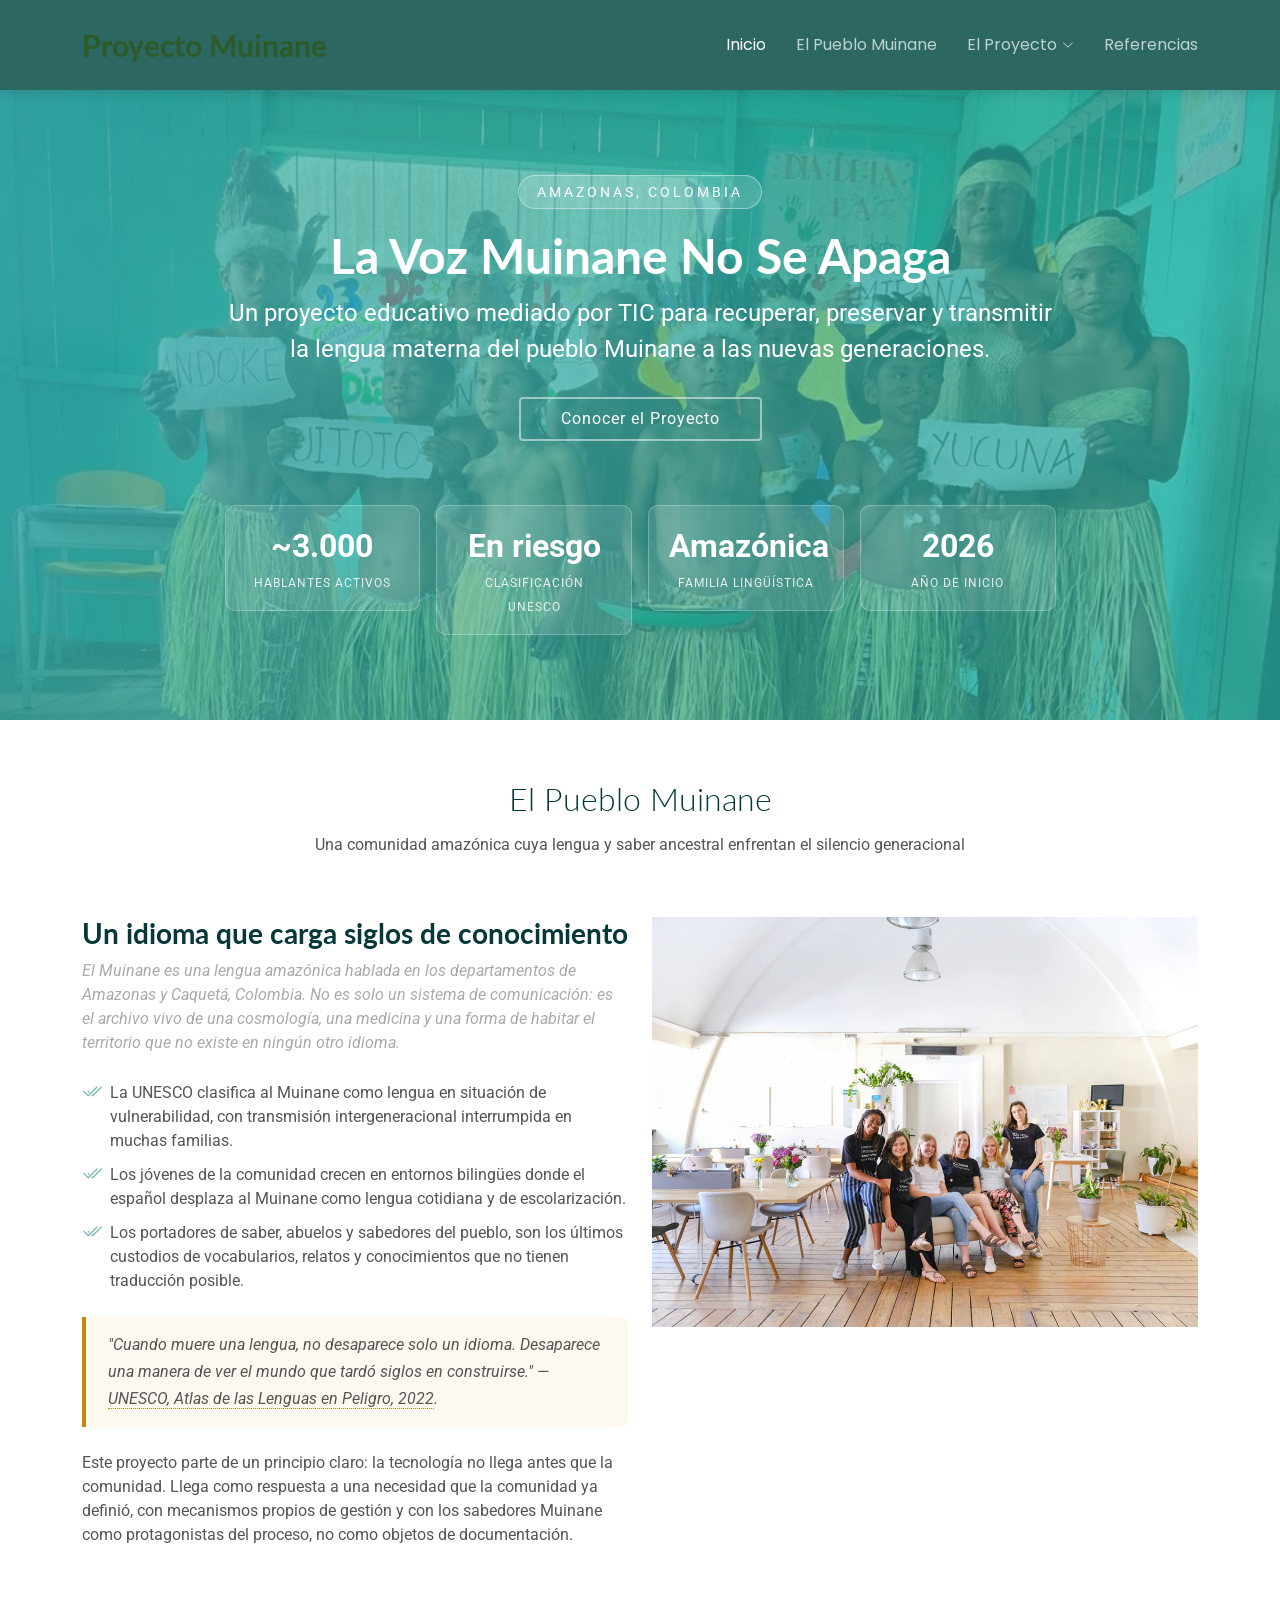
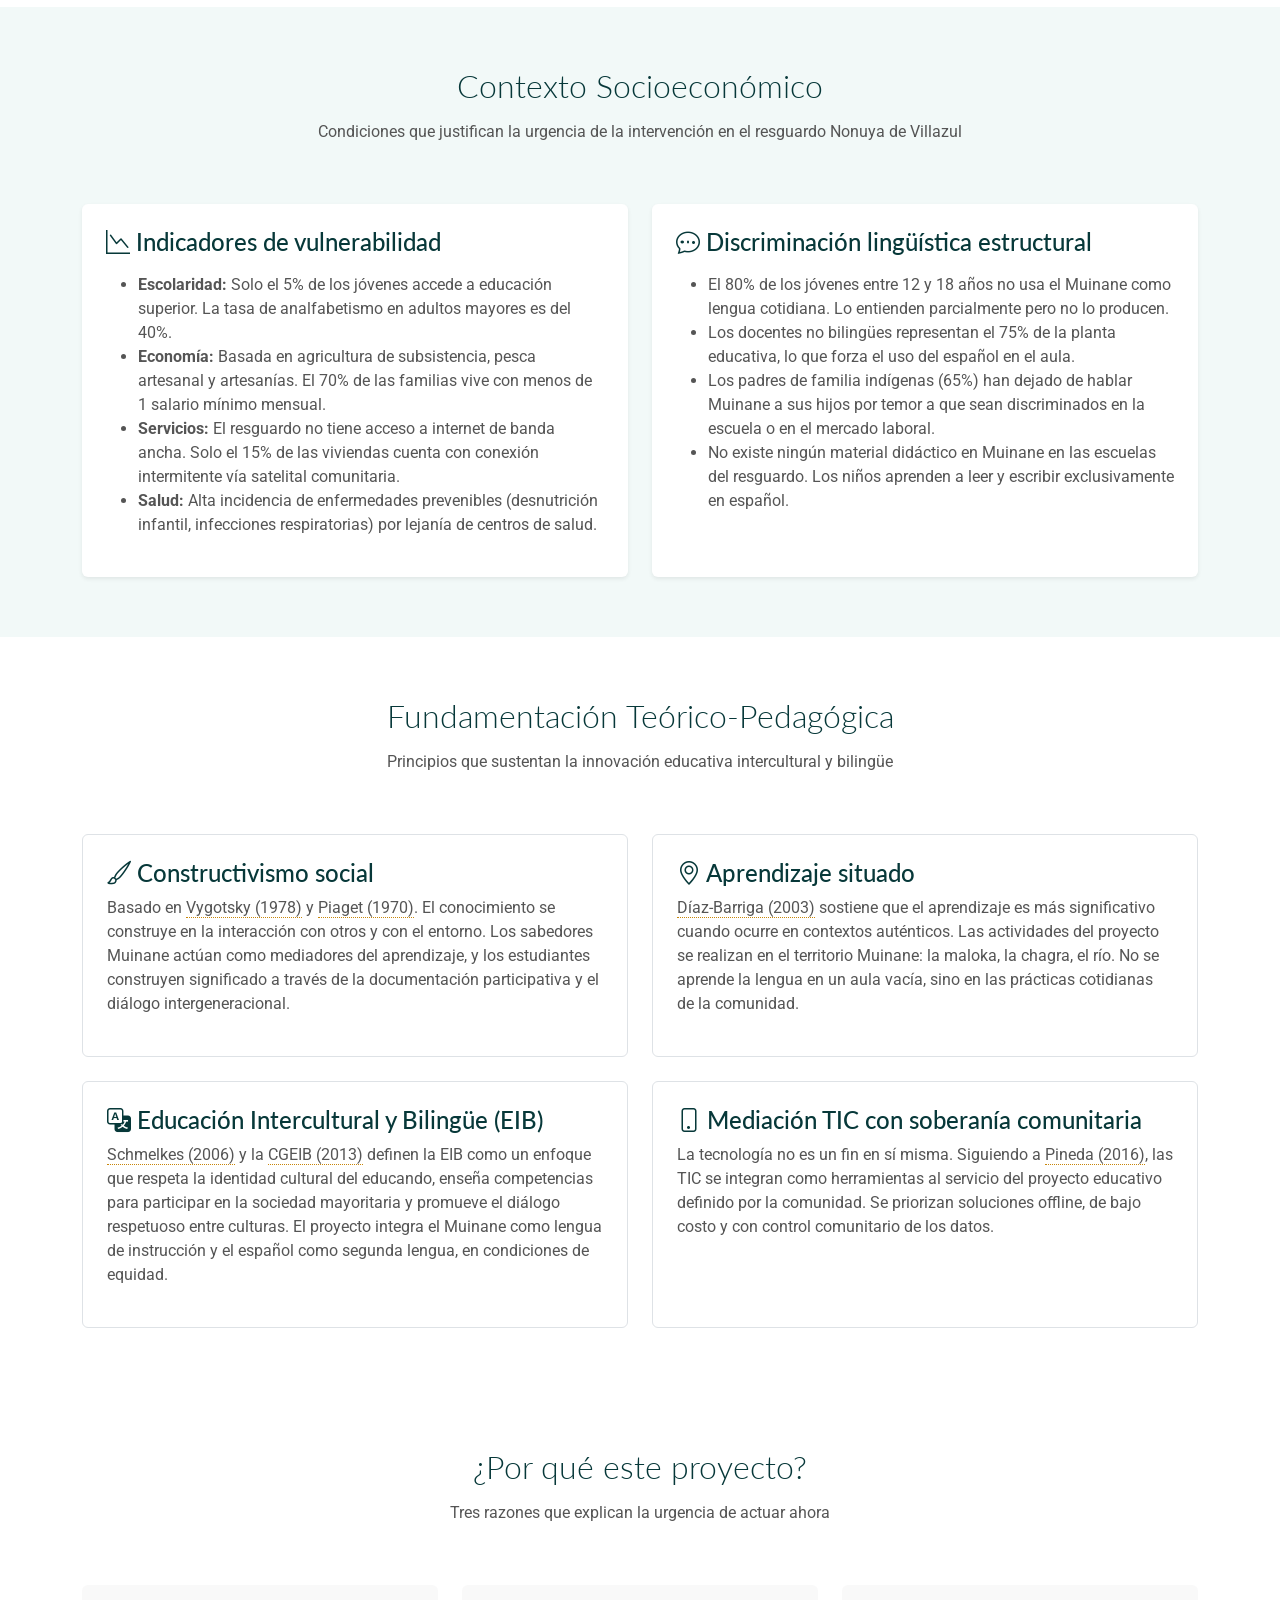
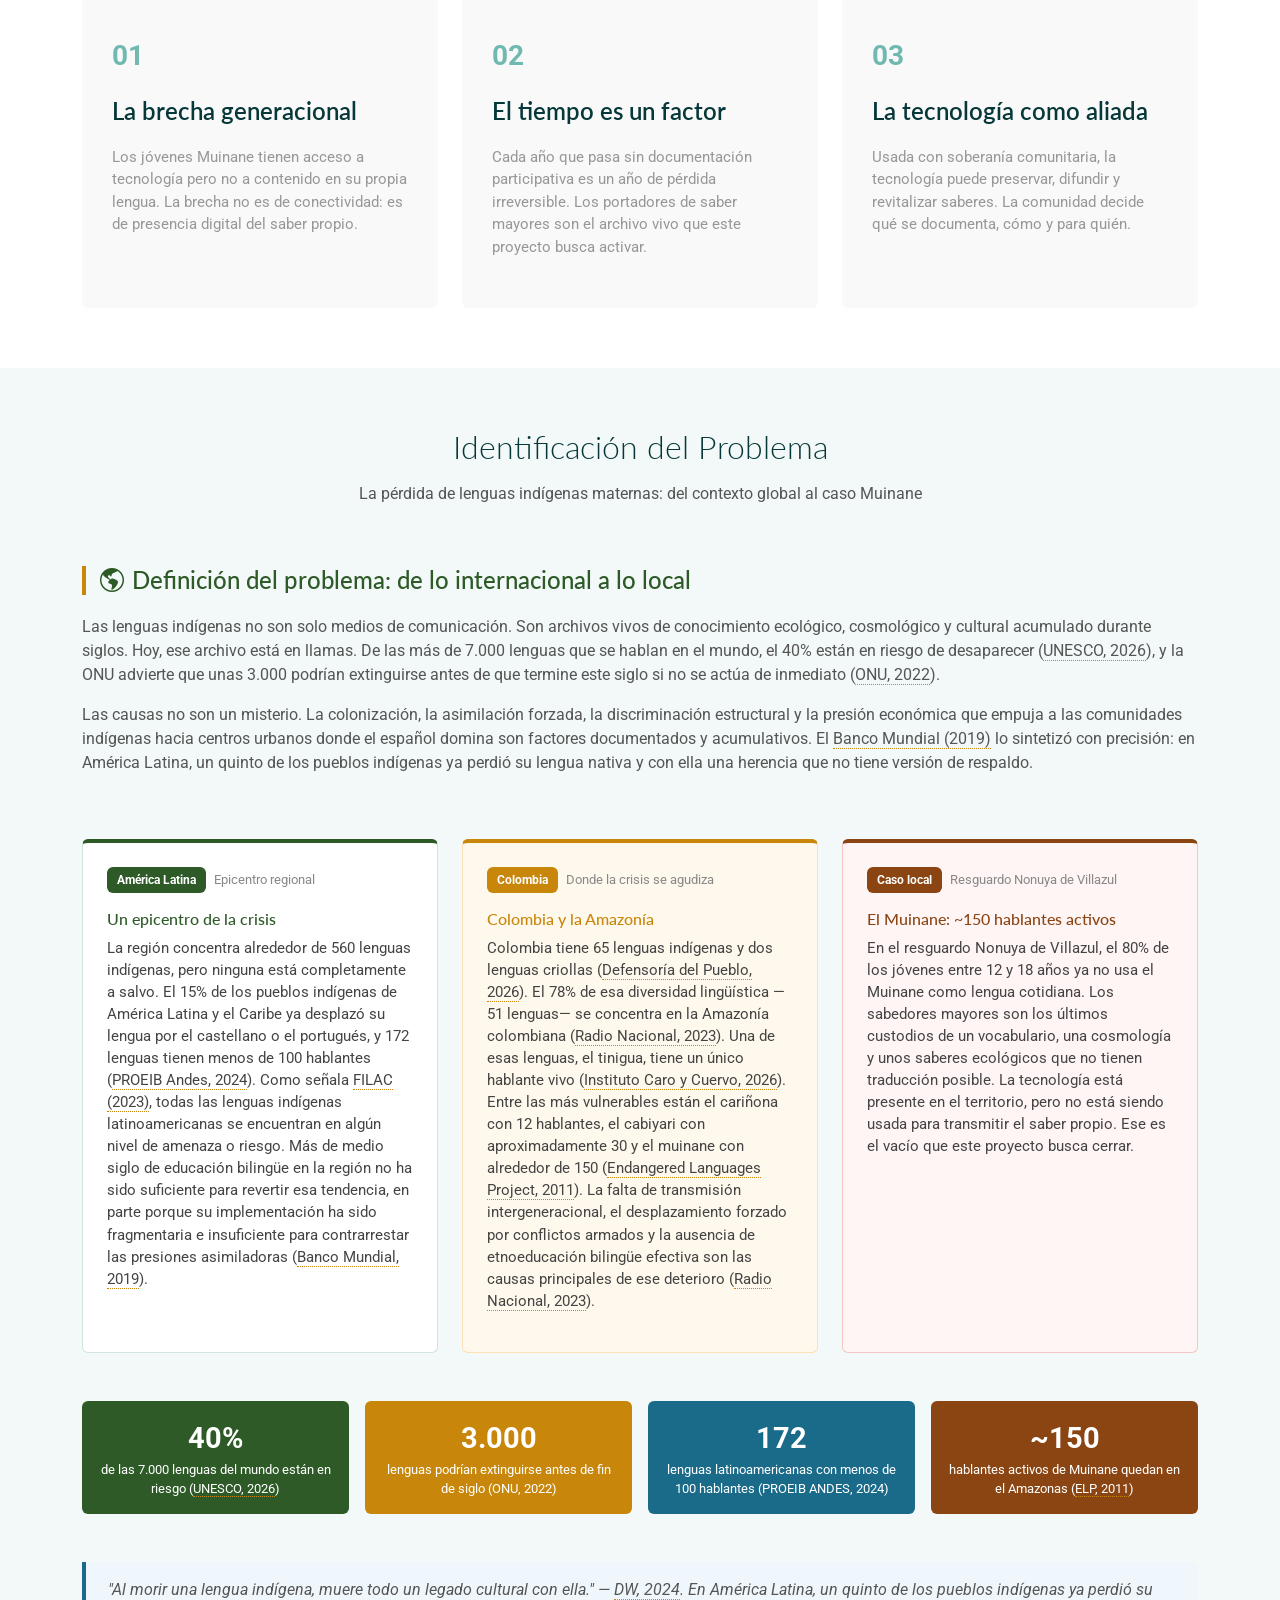
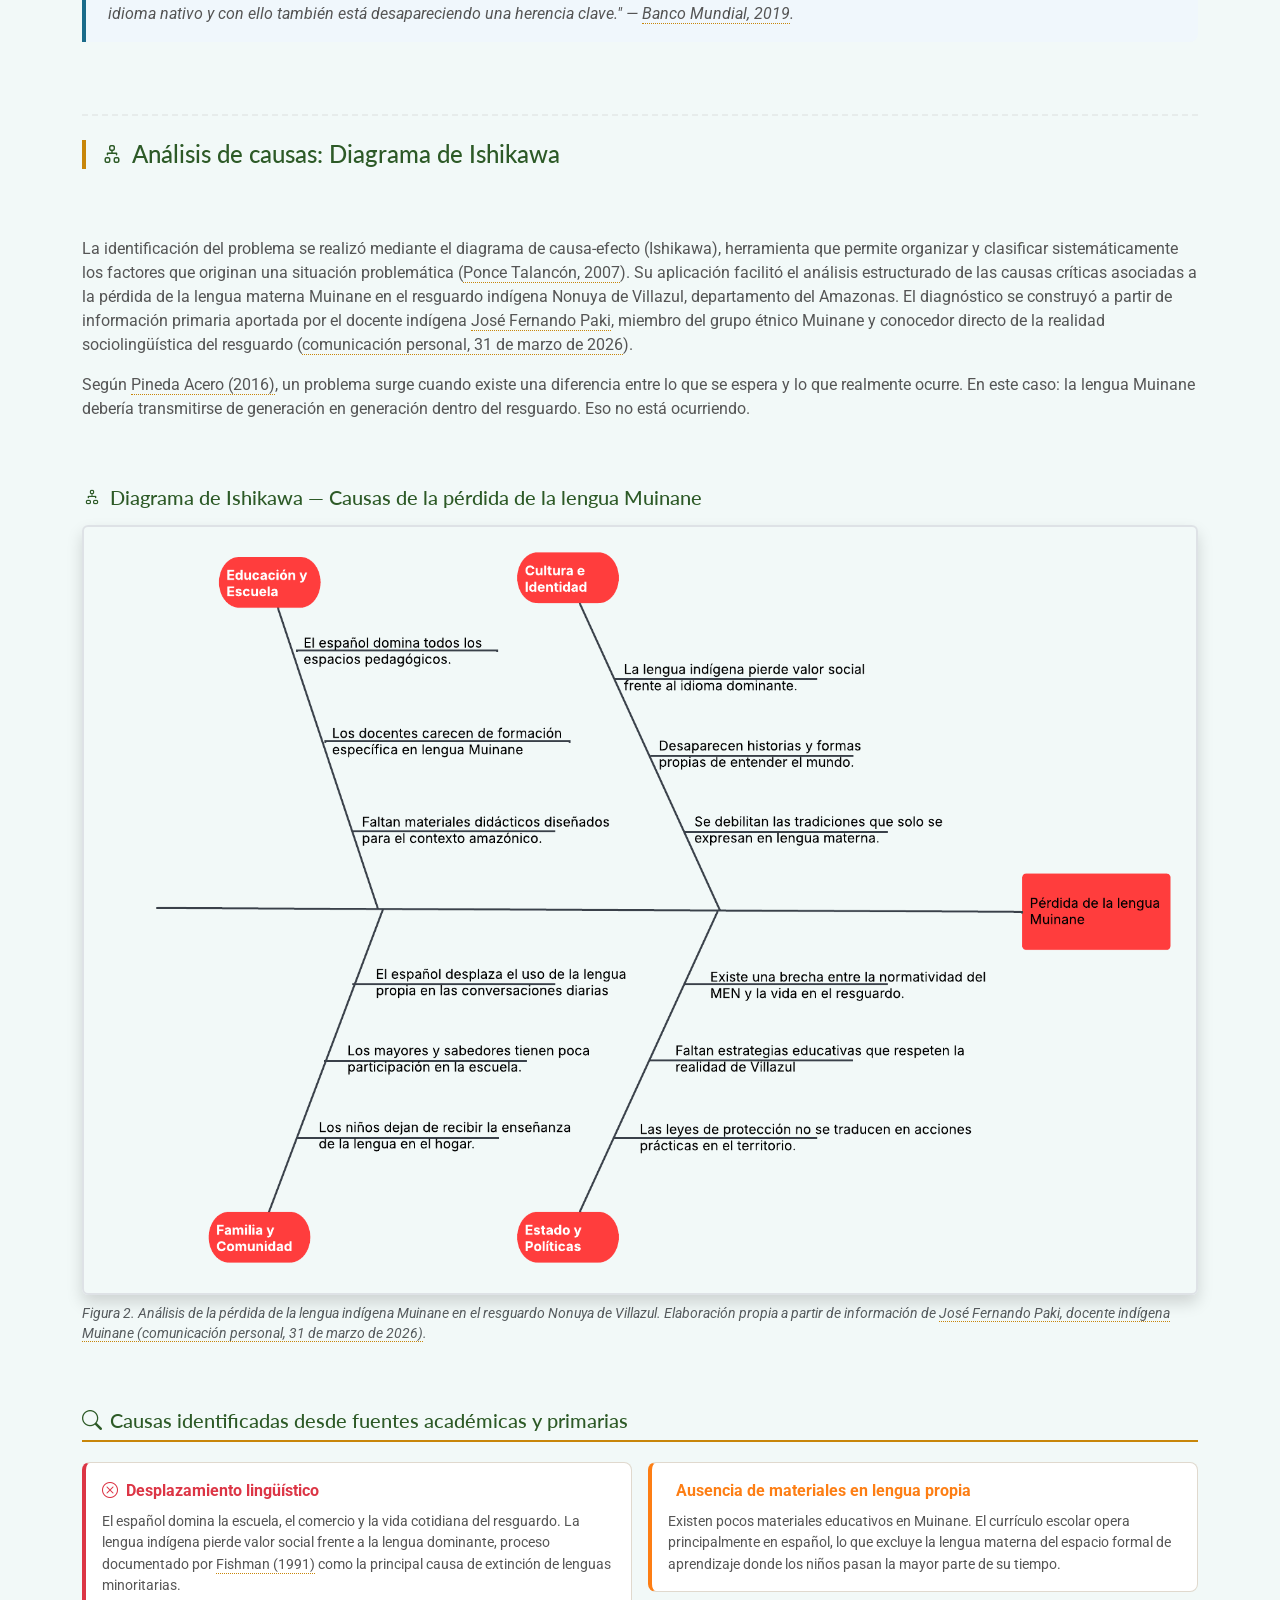
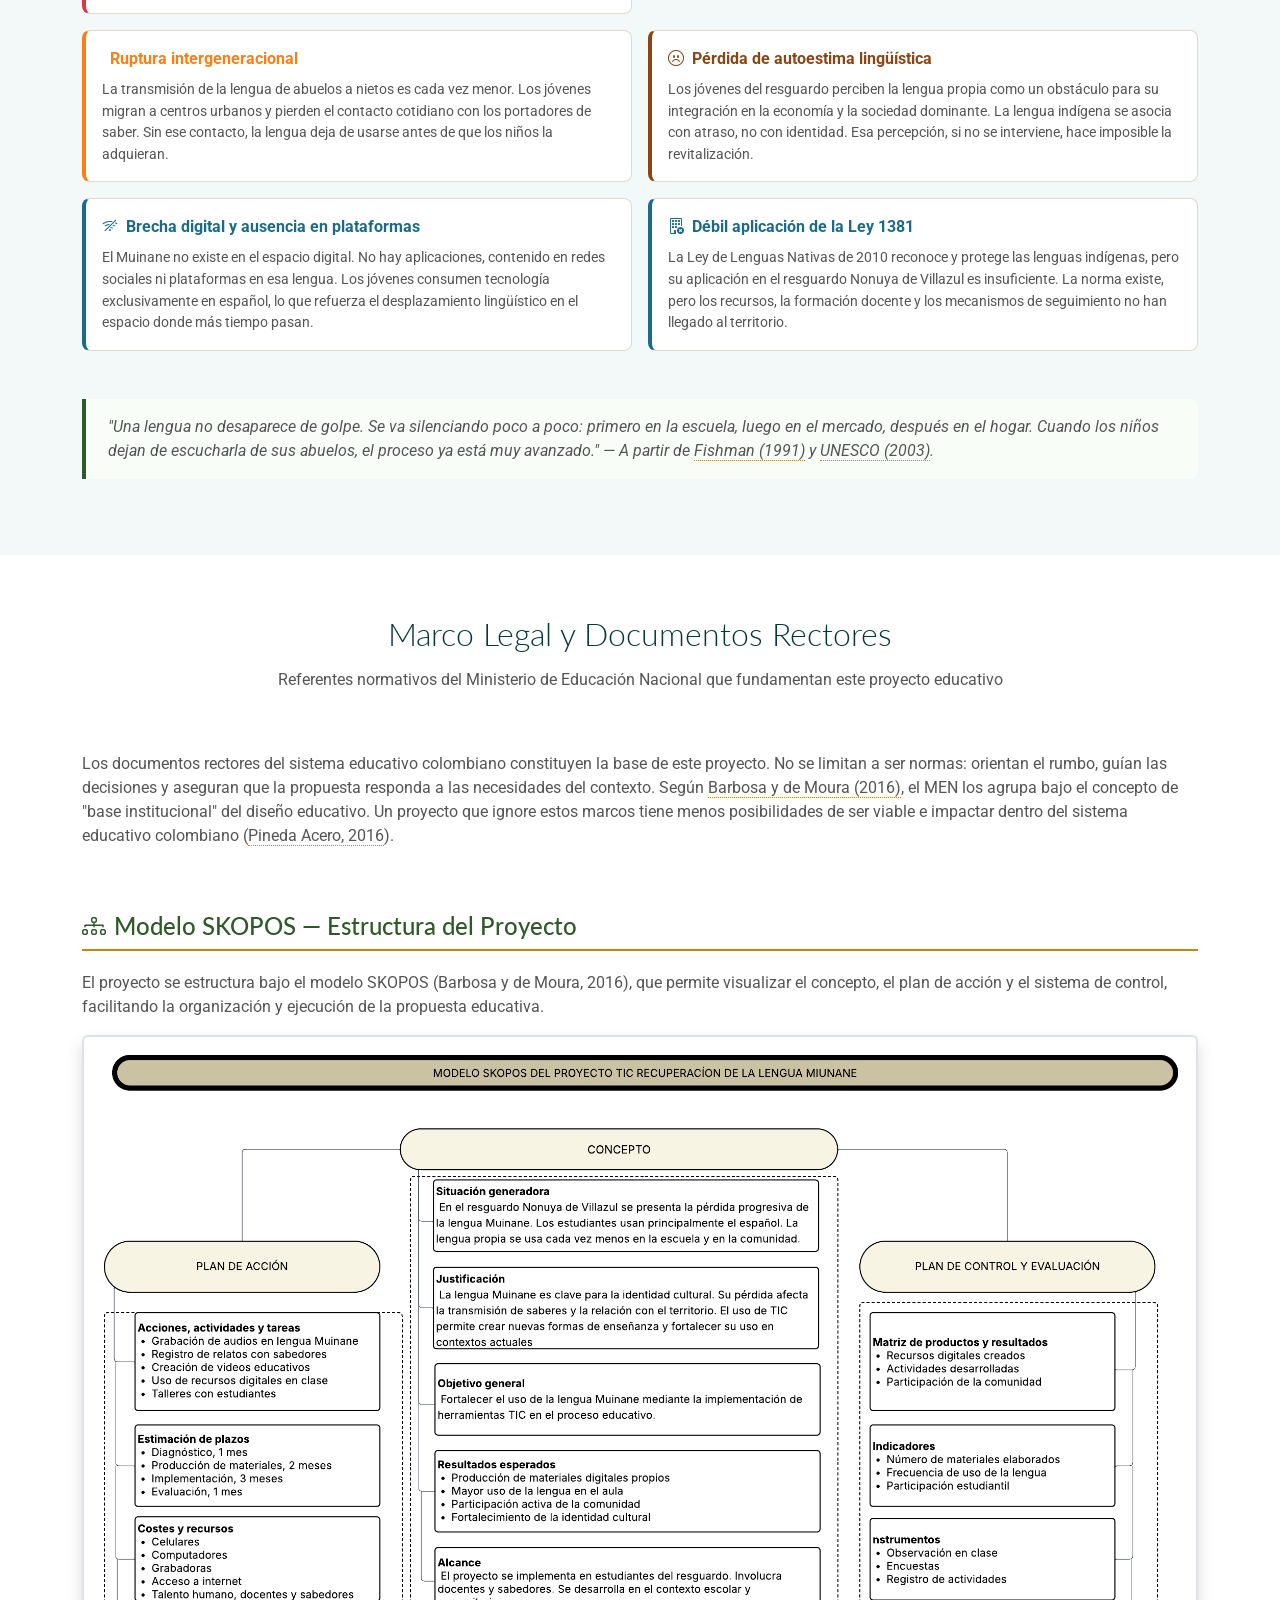
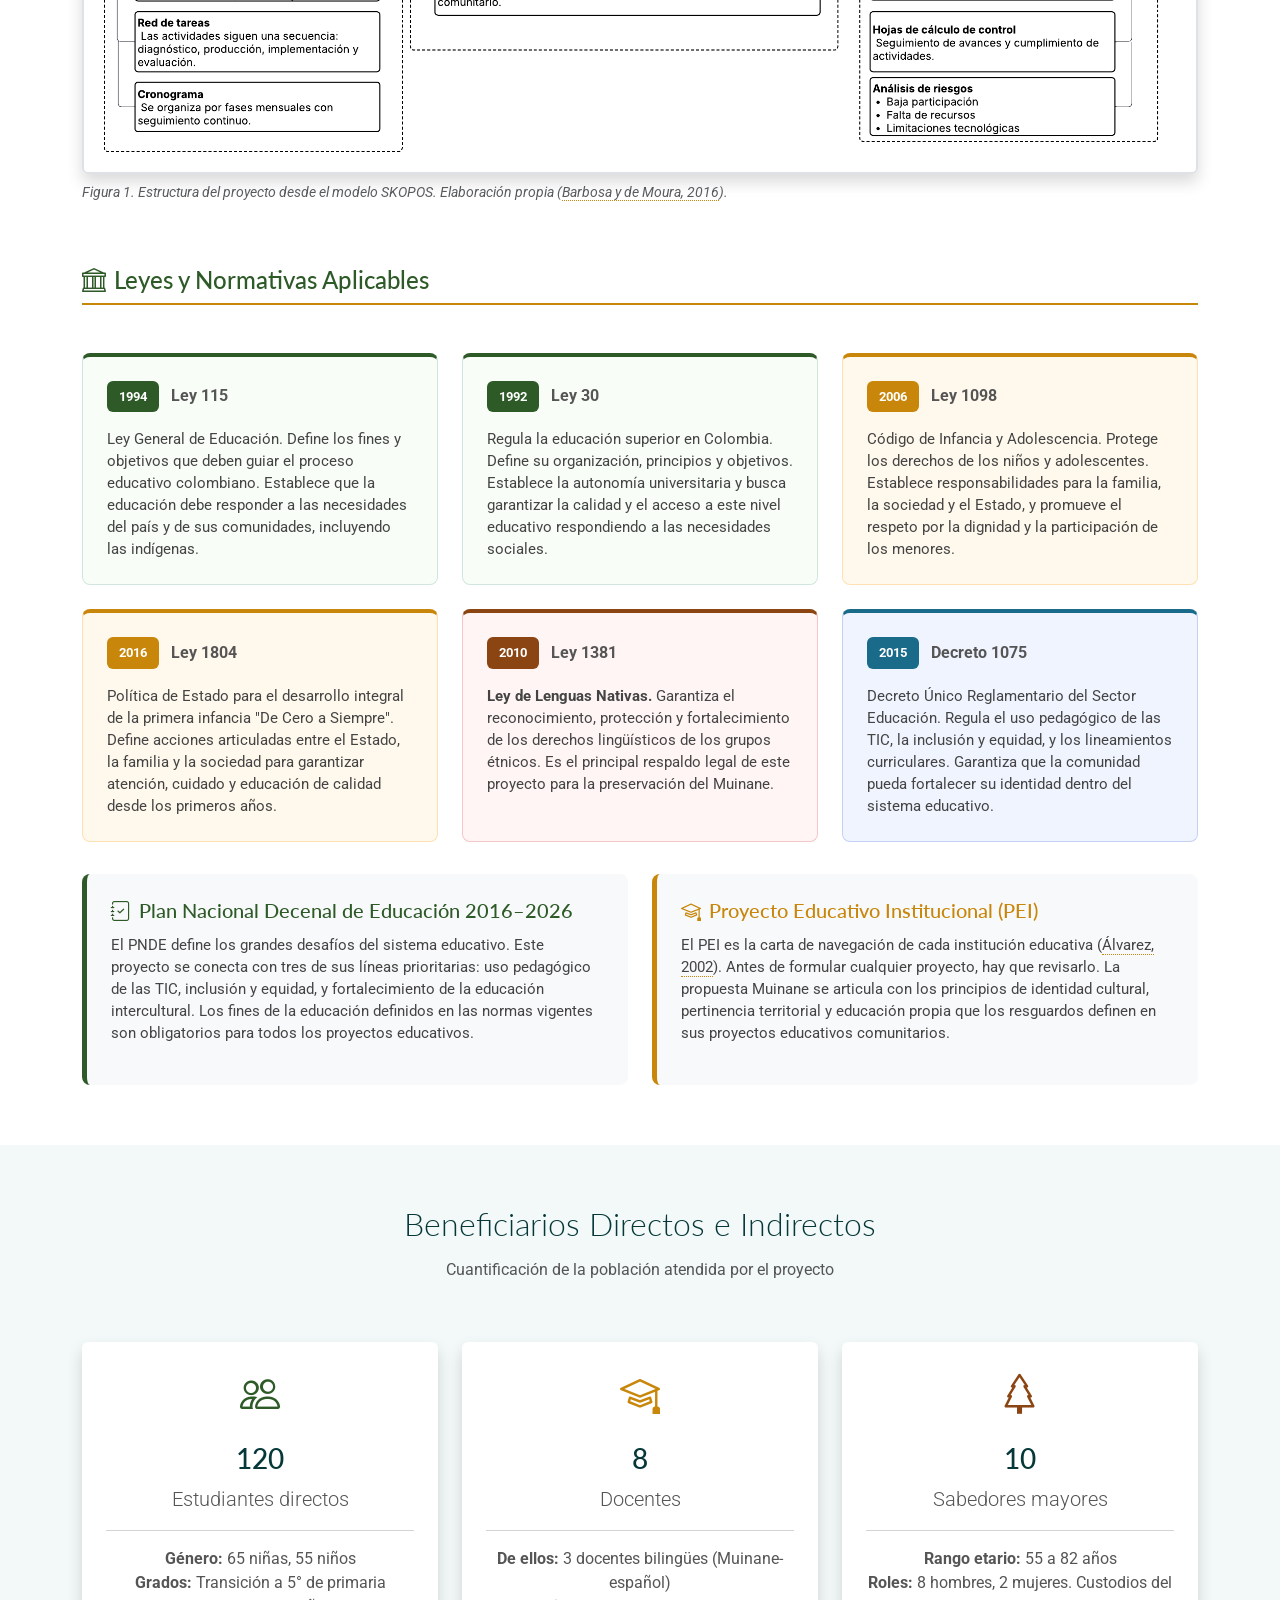
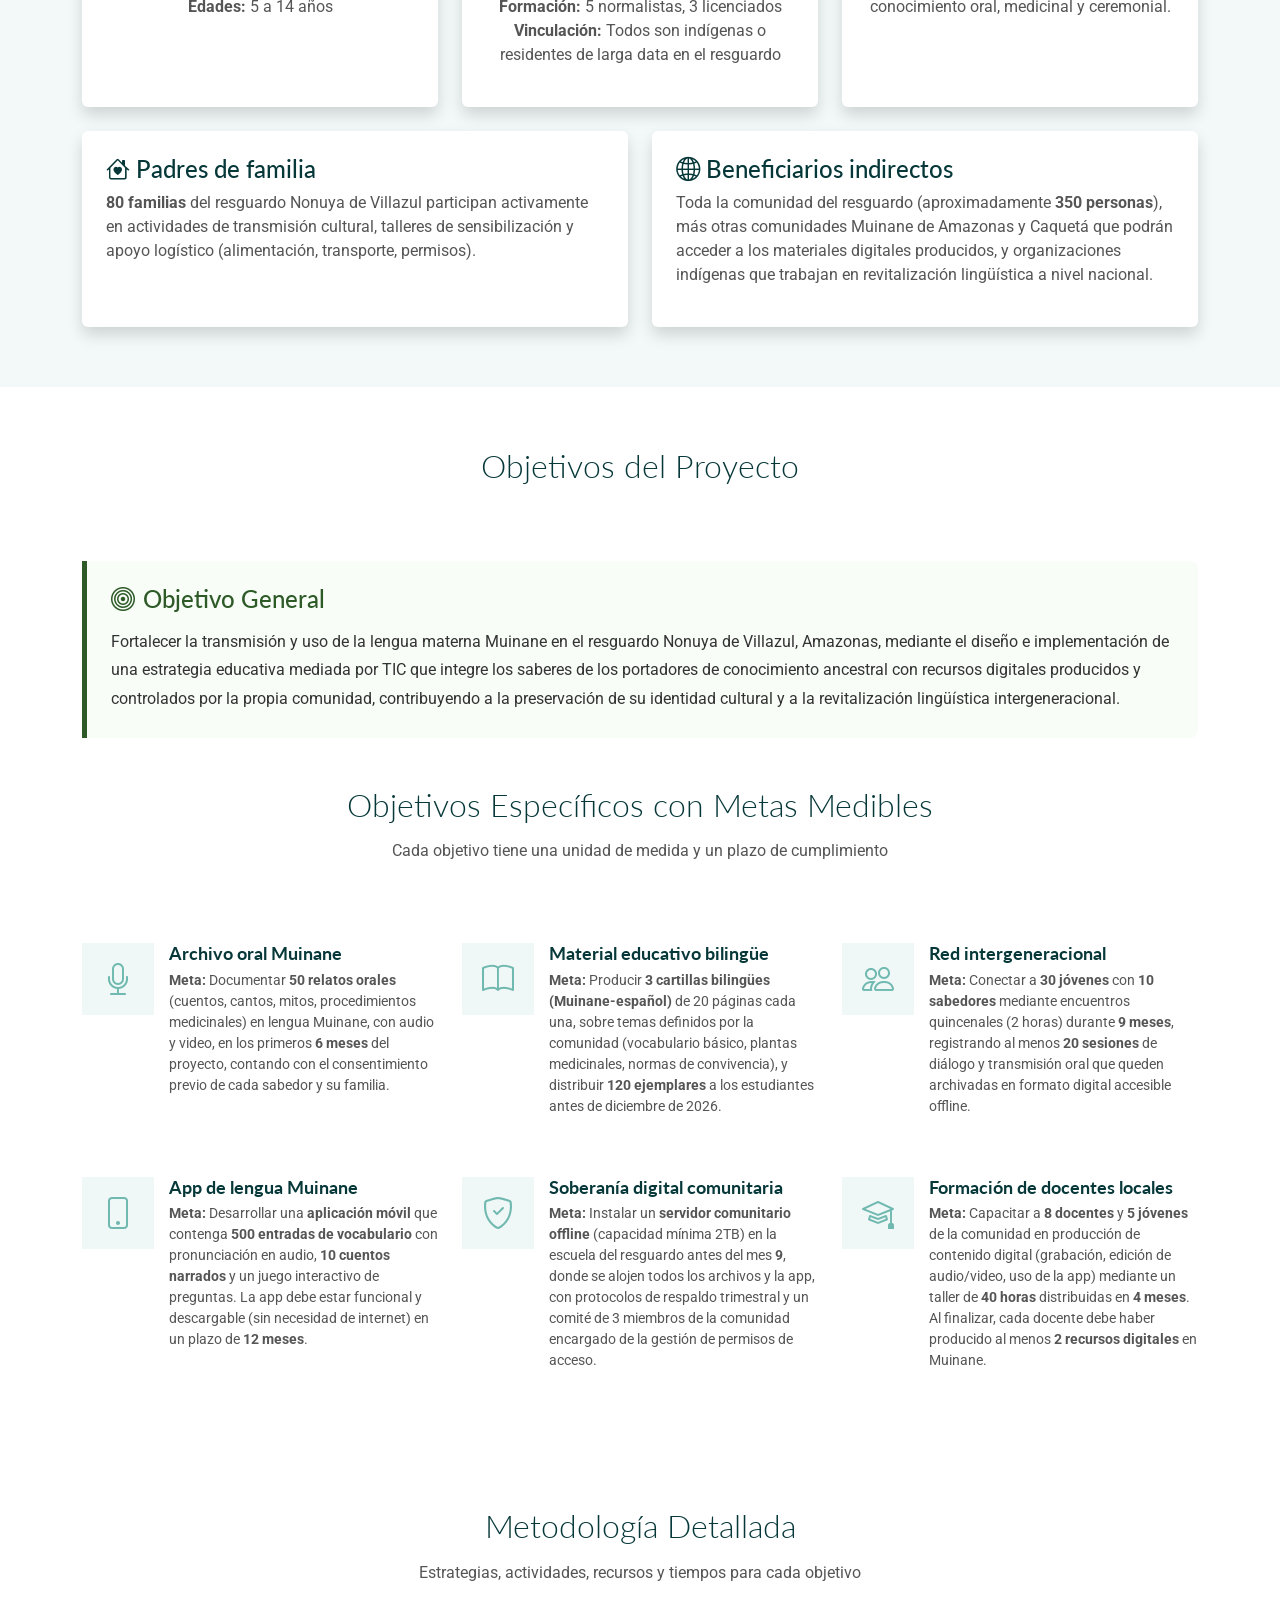
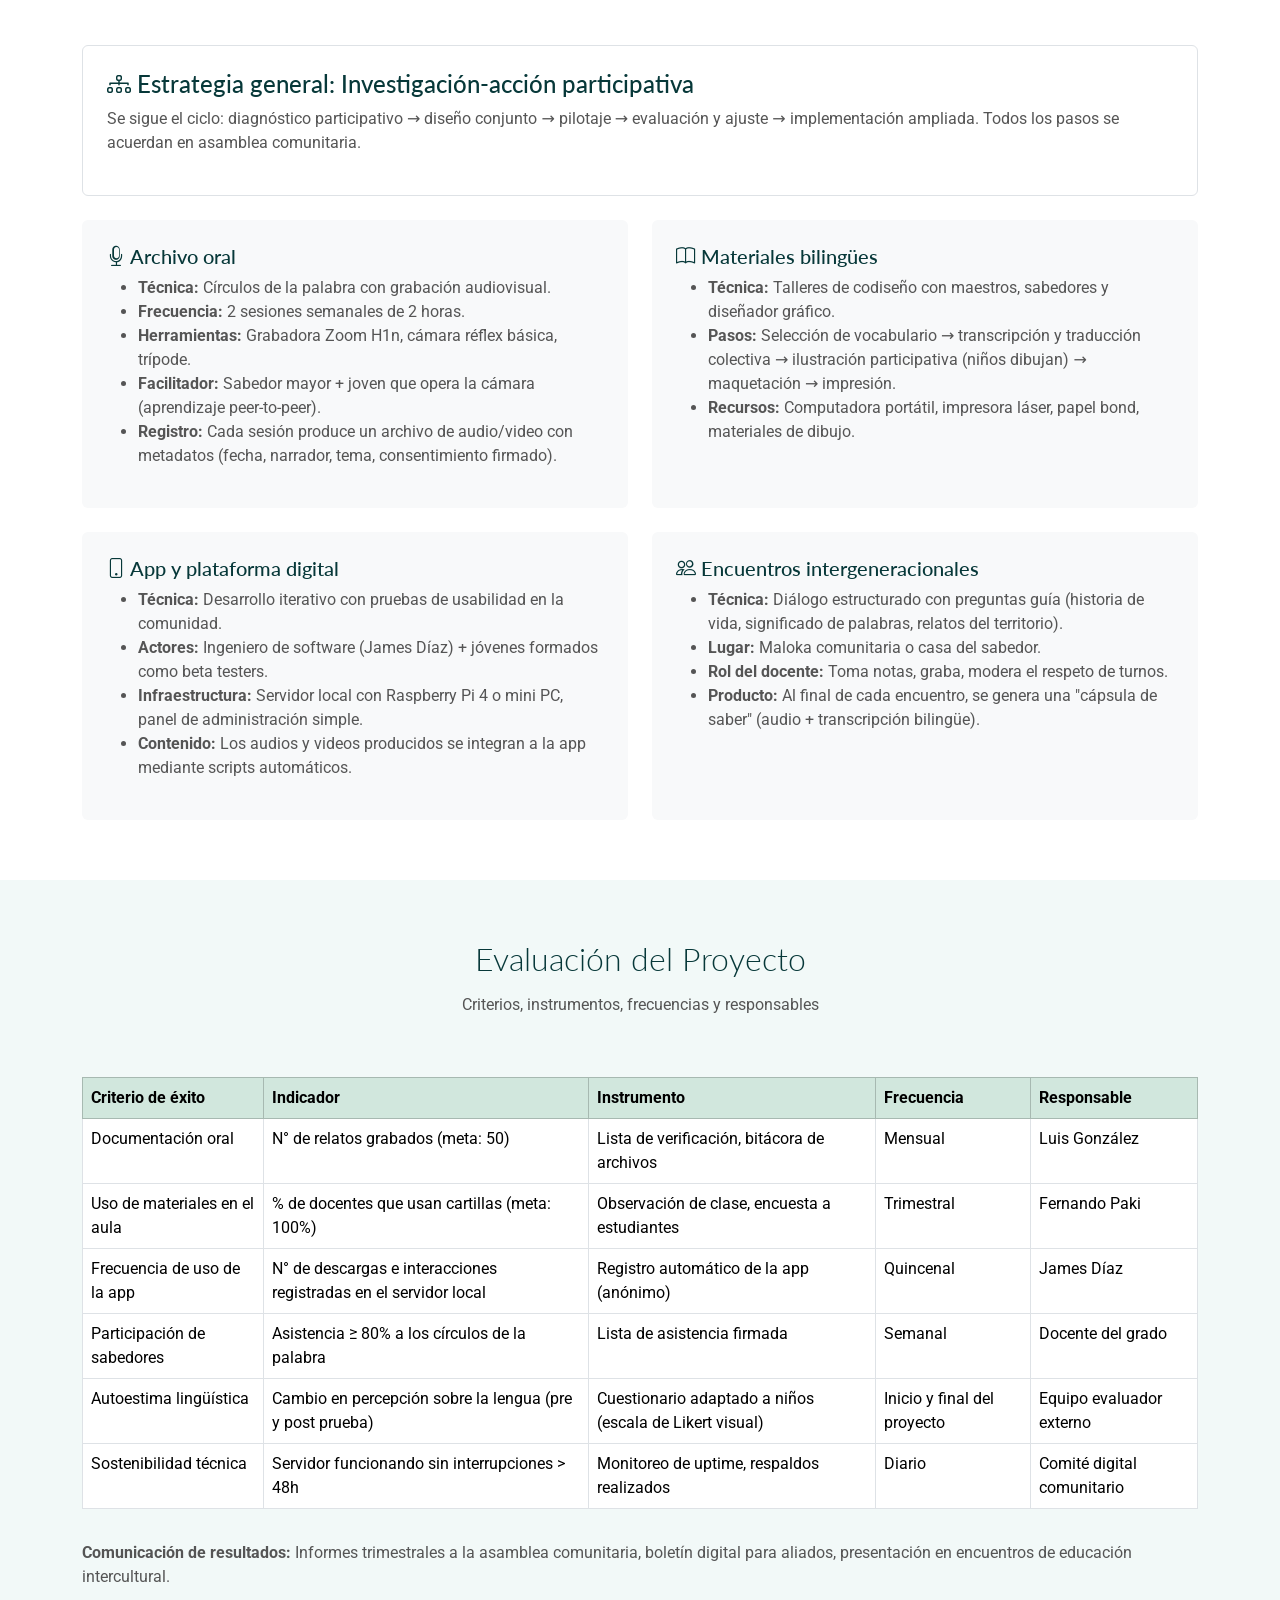
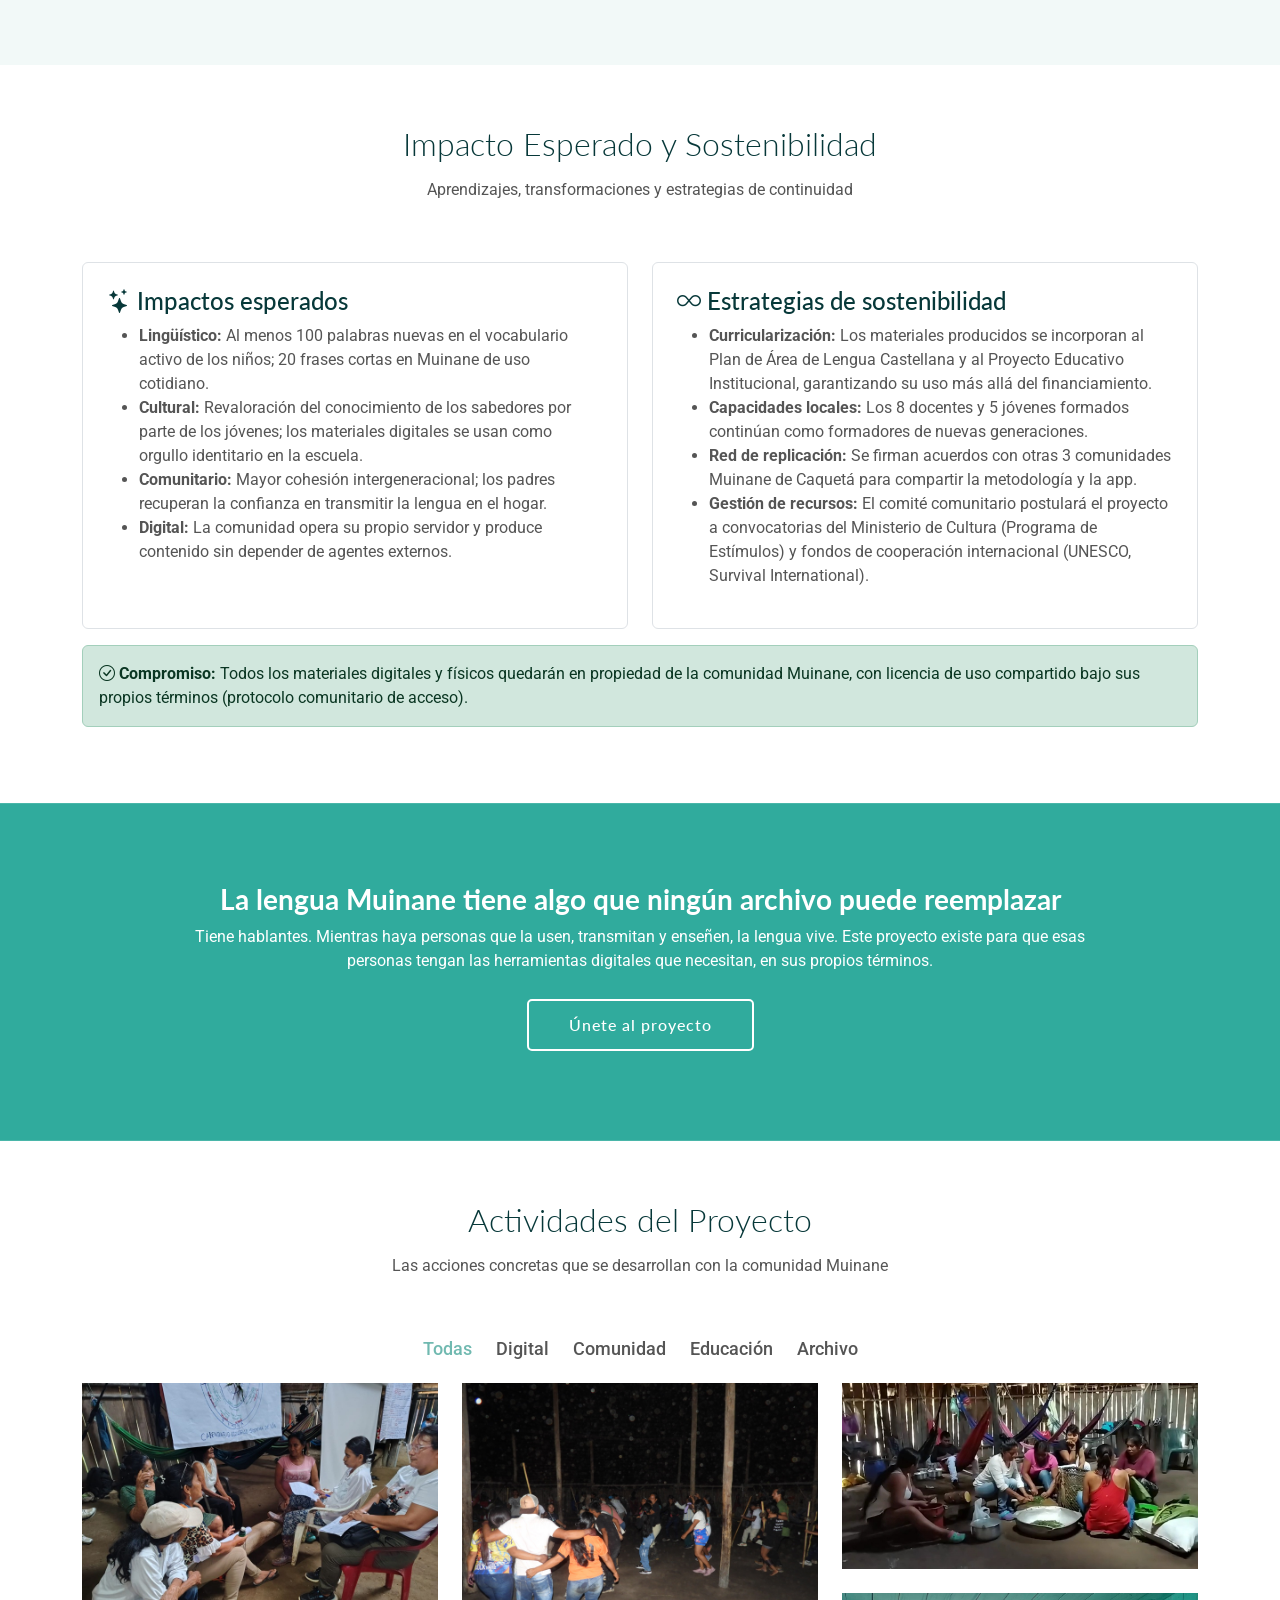
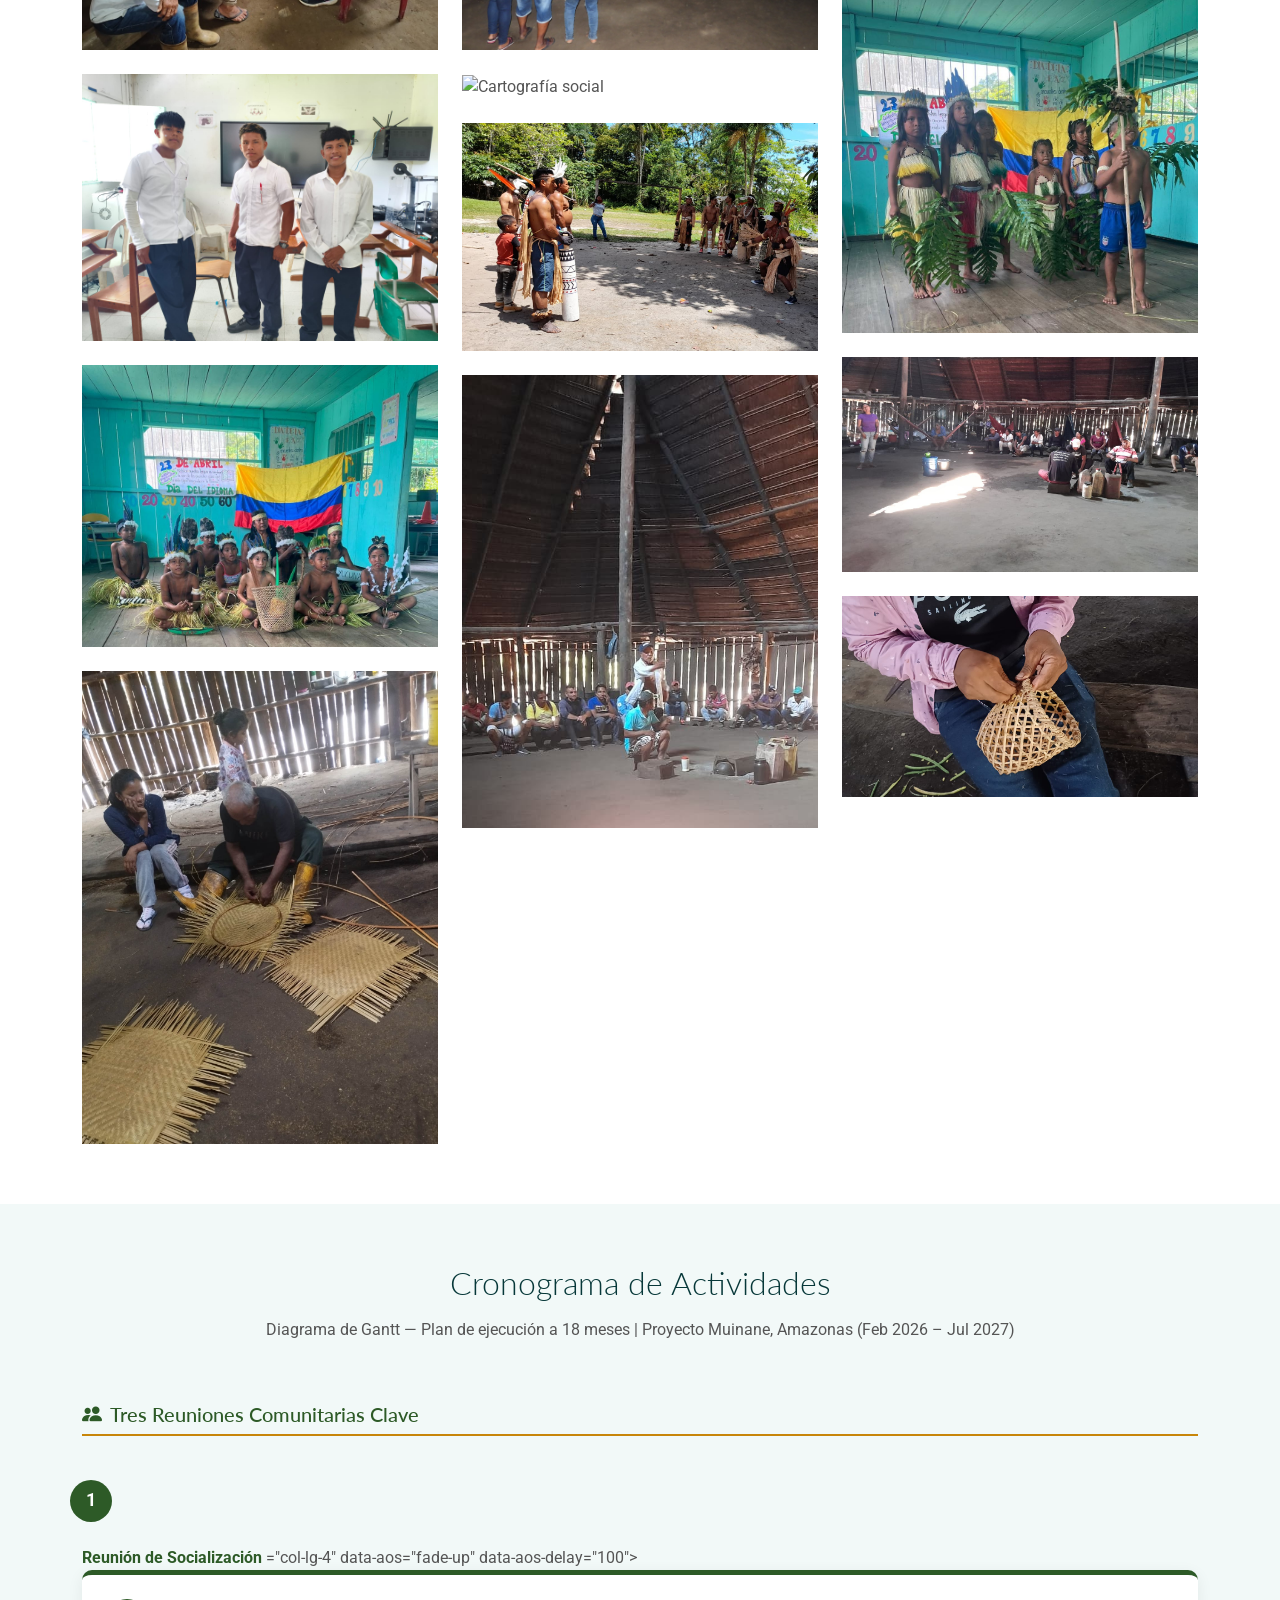
==== commit 48e05bb7: "referencia" ====
--- a/index.html
+++ b/index.html
@@ -28,6 +28,19 @@
   <link href="assets/css/main.css" rel="stylesheet">
 
 
+
+  <style>
+    a.ref-link {
+      color: inherit;
+      text-decoration: none;
+      border-bottom: 1px dotted #C8860A;
+      transition: border-color 0.2s, color 0.2s;
+    }
+    a.ref-link:hover {
+      color: #C8860A;
+      border-bottom-color: #2D5A27;
+    }
+  </style>
 </head>
 
 <body class="index-page">
@@ -61,7 +74,7 @@
               <li><a href="#team">Equipo</a></li>
             </ul>
           </li>
-          <li><a href="portfolio-details.html">Referencias</a></li>
+          <li><a href="referencias.html">Referencias</a></li>
         </ul>
         <i class="mobile-nav-toggle d-xl-none bi bi-list"></i>
       </nav>
@@ -139,7 +152,7 @@
               <li><i class="bi bi-check2-all"></i> <span>Los portadores de saber, abuelos y sabedores del pueblo, son los últimos custodios de vocabularios, relatos y conocimientos que no tienen traducción posible.</span></li>
             </ul>
             <div class="section-quote">
-              "Cuando muere una lengua, no desaparece solo un idioma. Desaparece una manera de ver el mundo que tardó siglos en construirse." — UNESCO, Atlas de las Lenguas en Peligro, 2022.
+              "Cuando muere una lengua, no desaparece solo un idioma. Desaparece una manera de ver el mundo que tardó siglos en construirse." — <a href="referencias.html#unesco2022" class="ref-link">UNESCO, Atlas de las Lenguas en Peligro, 2022</a>.
             </div>
             <p>
               Este proyecto parte de un principio claro: la tecnología no llega antes que la comunidad. Llega como respuesta a una necesidad que la comunidad ya definió, con mecanismos propios de gestión y con los sabedores Muinane como protagonistas del proceso, no como objetos de documentación.
@@ -195,25 +208,25 @@
           <div class="col-md-6">
             <div class="p-4 h-100 bg-white border rounded">
               <h4><i class="bi bi-brush"></i> Constructivismo social</h4>
-              <p>Basado en Vygotsky (1978) y Piaget (1970). El conocimiento se construye en la interacción con otros y con el entorno. Los sabedores Muinane actúan como mediadores del aprendizaje, y los estudiantes construyen significado a través de la documentación participativa y el diálogo intergeneracional.</p>
+              <p>Basado en <a href="referencias.html#vygotsky1978" class="ref-link">Vygotsky (1978)</a> y <a href="referencias.html#piaget1970" class="ref-link">Piaget (1970)</a>. El conocimiento se construye en la interacción con otros y con el entorno. Los sabedores Muinane actúan como mediadores del aprendizaje, y los estudiantes construyen significado a través de la documentación participativa y el diálogo intergeneracional.</p>
             </div>
           </div>
           <div class="col-md-6">
             <div class="p-4 h-100 bg-white border rounded">
               <h4><i class="bi bi-geo-alt"></i> Aprendizaje situado</h4>
-              <p>Díaz-Barriga (2003) sostiene que el aprendizaje es más significativo cuando ocurre en contextos auténticos. Las actividades del proyecto se realizan en el territorio Muinane: la maloka, la chagra, el río. No se aprende la lengua en un aula vacía, sino en las prácticas cotidianas de la comunidad.</p>
+              <p><a href="referencias.html#diazbarriga2003" class="ref-link">Díaz-Barriga (2003)</a> sostiene que el aprendizaje es más significativo cuando ocurre en contextos auténticos. Las actividades del proyecto se realizan en el territorio Muinane: la maloka, la chagra, el río. No se aprende la lengua en un aula vacía, sino en las prácticas cotidianas de la comunidad.</p>
             </div>
           </div>
           <div class="col-md-6">
             <div class="p-4 h-100 bg-white border rounded">
               <h4><i class="bi bi-translate"></i> Educación Intercultural y Bilingüe (EIB)</h4>
-              <p>Schmelkes (2006) y la CGEIB (2013) definen la EIB como un enfoque que respeta la identidad cultural del educando, enseña competencias para participar en la sociedad mayoritaria y promueve el diálogo respetuoso entre culturas. El proyecto integra el Muinane como lengua de instrucción y el español como segunda lengua, en condiciones de equidad.</p>
+              <p><a href="referencias.html#schmelkes2006" class="ref-link">Schmelkes (2006)</a> y la <a href="referencias.html#cgeib2013" class="ref-link">CGEIB (2013)</a> definen la EIB como un enfoque que respeta la identidad cultural del educando, enseña competencias para participar en la sociedad mayoritaria y promueve el diálogo respetuoso entre culturas. El proyecto integra el Muinane como lengua de instrucción y el español como segunda lengua, en condiciones de equidad.</p>
             </div>
           </div>
           <div class="col-md-6">
             <div class="p-4 h-100 bg-white border rounded">
               <h4><i class="bi bi-phone"></i> Mediación TIC con soberanía comunitaria</h4>
-              <p>La tecnología no es un fin en sí misma. Siguiendo a Pineda (2016), las TIC se integran como herramientas al servicio del proyecto educativo definido por la comunidad. Se priorizan soluciones offline, de bajo costo y con control comunitario de los datos.</p>
+              <p>La tecnología no es un fin en sí misma. Siguiendo a <a href="referencias.html#pineda2016" class="ref-link">Pineda (2016)</a>, las TIC se integran como herramientas al servicio del proyecto educativo definido por la comunidad. Se priorizan soluciones offline, de bajo costo y con control comunitario de los datos.</p>
             </div>
           </div>
         </div>
@@ -265,16 +278,113 @@
 
       <div class="container section-title" data-aos="fade-up">
         <h2>Identificación del Problema</h2>
-        <p>Análisis de causas de la pérdida de la lengua Muinane en el resguardo Nonuya de Villazul mediante el diagrama de Ishikawa</p>
+        <p>La pérdida de lenguas indígenas maternas: del contexto global al caso Muinane</p>
       </div>
 
       <div class="container" data-aos="fade-up" data-aos-delay="100">
 
         <div class="row gy-5">
 
+          <!-- ── DEFINICIÓN DEL PROBLEMA: DE LO INTERNACIONAL A LO LOCAL ── -->
+          <div class="col-12" data-aos="fade-up">
+            <h4 style="color:#2D5A27; border-left:4px solid #C8860A; padding-left:14px; margin-bottom:20px;">
+              <i class="bi bi-globe-americas me-2"></i>Definición del problema: de lo internacional a lo local
+            </h4>
+            <p>Las lenguas indígenas no son solo medios de comunicación. Son archivos vivos de conocimiento ecológico, cosmológico y cultural acumulado durante siglos. Hoy, ese archivo está en llamas. De las más de 7.000 lenguas que se hablan en el mundo, el 40% están en riesgo de desaparecer (<a href="referencias.html#unesco2026" class="ref-link">UNESCO, 2026</a>), y la ONU advierte que unas 3.000 podrían extinguirse antes de que termine este siglo si no se actúa de inmediato (<a href="referencias.html#onu2022" class="ref-link">ONU, 2022</a>).</p>
+            <p>Las causas no son un misterio. La colonización, la asimilación forzada, la discriminación estructural y la presión económica que empuja a las comunidades indígenas hacia centros urbanos donde el español domina son factores documentados y acumulativos. El <a href="referencias.html#bancomundial2019" class="ref-link">Banco Mundial (2019)</a> lo sintetizó con precisión: en América Latina, un quinto de los pueblos indígenas ya perdió su lengua nativa y con ella una herencia que no tiene versión de respaldo.</p>
+          </div>
+
+          <!-- Niveles del problema: cards de escala -->
+          <div class="col-12" data-aos="fade-up" data-aos-delay="80">
+            <div class="row g-4">
+
+              <!-- América Latina -->
+              <div class="col-md-4">
+                <div class="h-100 p-4 rounded" style="background:#fff; border:1px solid #d1e7dd; border-top:4px solid #2D5A27;">
+                  <div class="d-flex align-items-center mb-3 gap-2">
+                    <span style="background:#2D5A27;color:#fff;border-radius:6px;padding:4px 10px;font-size:0.78rem;font-weight:700;">América Latina</span>
+                    <span style="font-size:0.8rem;color:#888;">Epicentro regional</span>
+                  </div>
+                  <h5 style="color:#2D5A27;font-size:1rem;">Un epicentro de la crisis</h5>
+                  <p style="font-size:0.92rem;color:#444;">La región concentra alrededor de 560 lenguas indígenas, pero ninguna está completamente a salvo. El 15% de los pueblos indígenas de América Latina y el Caribe ya desplazó su lengua por el castellano o el portugués, y 172 lenguas tienen menos de 100 hablantes (<a href="referencias.html#proeib2024" class="ref-link">PROEIB Andes, 2024</a>). Como señala <a href="referencias.html#filac2023" class="ref-link">FILAC (2023)</a>, todas las lenguas indígenas latinoamericanas se encuentran en algún nivel de amenaza o riesgo. Más de medio siglo de educación bilingüe en la región no ha sido suficiente para revertir esa tendencia, en parte porque su implementación ha sido fragmentaria e insuficiente para contrarrestar las presiones asimiladoras (<a href="referencias.html#bancomundial2019" class="ref-link">Banco Mundial, 2019</a>).</p>
+                </div>
+              </div>
+
+              <!-- Colombia -->
+              <div class="col-md-4">
+                <div class="h-100 p-4 rounded" style="background:#fff8ec; border:1px solid #ffe0b2; border-top:4px solid #C8860A;">
+                  <div class="d-flex align-items-center mb-3 gap-2">
+                    <span style="background:#C8860A;color:#fff;border-radius:6px;padding:4px 10px;font-size:0.78rem;font-weight:700;">Colombia</span>
+                    <span style="font-size:0.8rem;color:#888;">Donde la crisis se agudiza</span>
+                  </div>
+                  <h5 style="color:#C8860A;font-size:1rem;">Colombia y la Amazonía</h5>
+                  <p style="font-size:0.92rem;color:#444;">Colombia tiene 65 lenguas indígenas y dos lenguas criollas (<a href="referencias.html#defensoria2026" class="ref-link">Defensoría del Pueblo, 2026</a>). El 78% de esa diversidad lingüística —51 lenguas— se concentra en la Amazonía colombiana (<a href="referencias.html#radionacional2023" class="ref-link">Radio Nacional, 2023</a>). Una de esas lenguas, el tinigua, tiene un único hablante vivo (<a href="referencias.html#icc2026" class="ref-link">Instituto Caro y Cuervo, 2026</a>). Entre las más vulnerables están el cariñona con 12 hablantes, el cabiyari con aproximadamente 30 y el muinane con alrededor de 150 (<a href="referencias.html#elp2011" class="ref-link">Endangered Languages Project, 2011</a>). La falta de transmisión intergeneracional, el desplazamiento forzado por conflictos armados y la ausencia de etnoeducación bilingüe efectiva son las causas principales de ese deterioro (<a href="referencias.html#radionacional2023" class="ref-link">Radio Nacional, 2023</a>).</p>
+                </div>
+              </div>
+
+              <!-- Caso local -->
+              <div class="col-md-4">
+                <div class="h-100 p-4 rounded" style="background:#fff5f5; border:1px solid #f5c6c6; border-top:4px solid #8B4513;">
+                  <div class="d-flex align-items-center mb-3 gap-2">
+                    <span style="background:#8B4513;color:#fff;border-radius:6px;padding:4px 10px;font-size:0.78rem;font-weight:700;">Caso local</span>
+                    <span style="font-size:0.8rem;color:#888;">Resguardo Nonuya de Villazul</span>
+                  </div>
+                  <h5 style="color:#8B4513;font-size:1rem;">El Muinane: ~150 hablantes activos</h5>
+                  <p style="font-size:0.92rem;color:#444;">En el resguardo Nonuya de Villazul, el 80% de los jóvenes entre 12 y 18 años ya no usa el Muinane como lengua cotidiana. Los sabedores mayores son los últimos custodios de un vocabulario, una cosmología y unos saberes ecológicos que no tienen traducción posible. La tecnología está presente en el territorio, pero no está siendo usada para transmitir el saber propio. Ese es el vacío que este proyecto busca cerrar.</p>
+                </div>
+              </div>
+
+            </div>
+          </div>
+
+          <!-- Estadísticas clave -->
+          <div class="col-12" data-aos="fade-up" data-aos-delay="120">
+            <div class="row g-3 text-center">
+              <div class="col-6 col-md-3">
+                <div class="p-3 rounded" style="background:#2D5A27;color:#fff;">
+                  <div style="font-size:1.8rem;font-weight:700;">40%</div>
+                  <div style="font-size:0.8rem;">de las 7.000 lenguas del mundo están en riesgo (<a href="referencias.html#unesco2026" class="ref-link">UNESCO, 2026</a>)</div>
+                </div>
+              </div>
+              <div class="col-6 col-md-3">
+                <div class="p-3 rounded" style="background:#C8860A;color:#fff;">
+                  <div style="font-size:1.8rem;font-weight:700;">3.000</div>
+                  <div style="font-size:0.8rem;">lenguas podrían extinguirse antes de fin de siglo (ONU, 2022)</div>
+                </div>
+              </div>
+              <div class="col-6 col-md-3">
+                <div class="p-3 rounded" style="background:#1A6B8A;color:#fff;">
+                  <div style="font-size:1.8rem;font-weight:700;">172</div>
+                  <div style="font-size:0.8rem;">lenguas latinoamericanas con menos de 100 hablantes (PROEIB ANDES, 2024)</div>
+                </div>
+              </div>
+              <div class="col-6 col-md-3">
+                <div class="p-3 rounded" style="background:#8B4513;color:#fff;">
+                  <div style="font-size:1.8rem;font-weight:700;">~150</div>
+                  <div style="font-size:0.8rem;">hablantes activos de Muinane quedan en el Amazonas (<a href="referencias.html#elp2011" class="ref-link">ELP, 2011</a>)</div>
+                </div>
+              </div>
+            </div>
+          </div>
+
+          <!-- Cita destacada -->
+          <div class="col-12" data-aos="fade-up" data-aos-delay="140">
+            <blockquote style="border-left:4px solid #1A6B8A;padding:16px 22px;background:#f0f7fc;border-radius:0 8px 8px 0;font-style:italic;color:#555;">
+              "Al morir una lengua indígena, muere todo un legado cultural con ella." — <a href="referencias.html#dw2024" class="ref-link">DW, 2024</a>. En América Latina, un quinto de los pueblos indígenas ya perdió su idioma nativo y con ello también está desapareciendo una herencia clave." — <a href="referencias.html#bancomundial2019" class="ref-link">Banco Mundial, 2019</a>.
+            </blockquote>
+          </div>
+
+          <!-- Separador visual antes del Ishikawa -->
+          <div class="col-12" data-aos="fade-up" data-aos-delay="160">
+            <hr style="border-top:2px dashed #c8c8c8;margin:8px 0 4px;">
+            <h4 style="color:#2D5A27; border-left:4px solid #C8860A; padding-left:14px; margin-bottom:20px; margin-top:24px;">
+              <i class="bi bi-diagram-2 me-2"></i>Análisis de causas: Diagrama de Ishikawa
+            </h4>
+          </div>
+
           <div class="col-12">
-            <p>La identificación del problema se realizó mediante el diagrama de causa-efecto (Ishikawa), herramienta que permite organizar y clasificar sistemáticamente los factores que originan una situación problemática (Ponce Talancón, 2007). Su aplicación facilitó el análisis estructurado de las causas críticas asociadas a la pérdida de la lengua materna Muinane en el resguardo indígena Nonuya de Villazul, departamento del Amazonas. El diagnóstico se construyó a partir de información primaria aportada por el docente indígena José Fernando Paki, miembro del grupo étnico Muinane y conocedor directo de la realidad sociolingüística del resguardo (comunicación personal, 31 de marzo de 2026).</p>
-            <p>Según Pineda Acero (2016), un problema surge cuando existe una diferencia entre lo que se espera y lo que realmente ocurre. En este caso: la lengua Muinane debería transmitirse de generación en generación dentro del resguardo. Eso no está ocurriendo.</p>
+            <p>La identificación del problema se realizó mediante el diagrama de causa-efecto (Ishikawa), herramienta que permite organizar y clasificar sistemáticamente los factores que originan una situación problemática (<a href="referencias.html#ponce2007" class="ref-link">Ponce Talancón, 2007</a>). Su aplicación facilitó el análisis estructurado de las causas críticas asociadas a la pérdida de la lengua materna Muinane en el resguardo indígena Nonuya de Villazul, departamento del Amazonas. El diagnóstico se construyó a partir de información primaria aportada por el docente indígena <a href="referencias.html#paki2026" class="ref-link">José Fernando Paki</a>, miembro del grupo étnico Muinane y conocedor directo de la realidad sociolingüística del resguardo (<a href="referencias.html#paki2026" class="ref-link">comunicación personal, 31 de marzo de 2026</a>).</p>
+            <p>Según <a href="referencias.html#pineda2016" class="ref-link">Pineda Acero (2016)</a>, un problema surge cuando existe una diferencia entre lo que se espera y lo que realmente ocurre. En este caso: la lengua Muinane debería transmitirse de generación en generación dentro del resguardo. Eso no está ocurriendo.</p>
           </div>
 
           <div class="col-12" data-aos="zoom-in" data-aos-delay="150">
@@ -286,7 +396,7 @@
                 alt="Diagrama Ishikawa — Pérdida de la lengua Muinane en el resguardo Nonuya de Villazul"
                 style="width: 100%; border: 2px solid #dee2e6;">
               <figcaption class="mt-2 text-muted" style="font-size: 0.85rem; font-style: italic;">
-                Figura 2. Análisis de la pérdida de la lengua indígena Muinane en el resguardo Nonuya de Villazul. Elaboración propia a partir de información de José Fernando Paki, docente indígena Muinane (comunicación personal, 31 de marzo de 2026).
+                Figura 2. Análisis de la pérdida de la lengua indígena Muinane en el resguardo Nonuya de Villazul. Elaboración propia a partir de información de <a href="referencias.html#paki2026" class="ref-link">José Fernando Paki, docente indígena Muinane (comunicación personal, 31 de marzo de 2026)</a>.
               </figcaption>
             </figure>
           </div>
@@ -299,7 +409,7 @@
               <div class="col-md-6">
                 <div class="p-3" style="background: #fff; border: 1px solid #e0d9ce; border-radius: 8px; border-left: 4px solid #dc3545;">
                   <strong style="color: #dc3545;"><i class="bi bi-x-circle me-2"></i>Desplazamiento lingüístico</strong>
-                  <p style="font-size: 0.9rem; color: #555; margin: 8px 0 0;">El español domina la escuela, el comercio y la vida cotidiana del resguardo. La lengua indígena pierde valor social frente a la lengua dominante, proceso documentado por Fishman (1991) como la principal causa de extinción de lenguas minoritarias.</p>
+                  <p style="font-size: 0.9rem; color: #555; margin: 8px 0 0;">El español domina la escuela, el comercio y la vida cotidiana del resguardo. La lengua indígena pierde valor social frente a la lengua dominante, proceso documentado por <a href="referencias.html#fishman1991" class="ref-link">Fishman (1991)</a> como la principal causa de extinción de lenguas minoritarias.</p>
                 </div>
               </div>
               <div class="col-md-6">
@@ -337,7 +447,7 @@
 
           <div class="col-12" data-aos="fade-up" data-aos-delay="300">
             <blockquote style="border-left: 4px solid #2D5A27; padding: 16px 22px; background: #f8fdf8; border-radius: 0 8px 8px 0; font-style: italic; color: #555;">
-              "Una lengua no desaparece de golpe. Se va silenciando poco a poco: primero en la escuela, luego en el mercado, después en el hogar. Cuando los niños dejan de escucharla de sus abuelos, el proceso ya está muy avanzado." — A partir de Fishman (1991) y UNESCO (2003).
+              "Una lengua no desaparece de golpe. Se va silenciando poco a poco: primero en la escuela, luego en el mercado, después en el hogar. Cuando los niños dejan de escucharla de sus abuelos, el proceso ya está muy avanzado." — A partir de <a href="referencias.html#fishman1991" class="ref-link">Fishman (1991)</a> y <a href="referencias.html#unesco2003" class="ref-link">UNESCO (2003)</a>.
             </blockquote>
           </div>
 
@@ -359,7 +469,7 @@
 
         <div class="row gy-4 mb-5">
           <div class="col-12">
-            <p>Los documentos rectores del sistema educativo colombiano constituyen la base de este proyecto. No se limitan a ser normas: orientan el rumbo, guían las decisiones y aseguran que la propuesta responda a las necesidades del contexto. Según Barbosa y de Moura (2016), el MEN los agrupa bajo el concepto de "base institucional" del diseño educativo. Un proyecto que ignore estos marcos tiene menos posibilidades de ser viable e impactar dentro del sistema educativo colombiano (Pineda Acero, 2016).</p>
+            <p>Los documentos rectores del sistema educativo colombiano constituyen la base de este proyecto. No se limitan a ser normas: orientan el rumbo, guían las decisiones y aseguran que la propuesta responda a las necesidades del contexto. Según <a href="referencias.html#barbosa2016" class="ref-link">Barbosa y de Moura (2016)</a>, el MEN los agrupa bajo el concepto de "base institucional" del diseño educativo. Un proyecto que ignore estos marcos tiene menos posibilidades de ser viable e impactar dentro del sistema educativo colombiano (<a href="referencias.html#pineda2016" class="ref-link">Pineda Acero, 2016</a>).</p>
           </div>
         </div>
 
@@ -376,7 +486,7 @@
                 alt="Modelo SKOPOS — Estructura del Proyecto Muinane"
                 style="width: 100%; border: 2px solid #dee2e6;">
               <figcaption class="mt-2 text-muted" style="font-size: 0.85rem; font-style: italic;">
-                Figura 1. Estructura del proyecto desde el modelo SKOPOS. Elaboración propia (Barbosa y de Moura, 2016).
+                Figura 1. Estructura del proyecto desde el modelo SKOPOS. Elaboración propia (<a href="referencias.html#barbosa2016" class="ref-link">Barbosa y de Moura, 2016</a>).
               </figcaption>
             </figure>
           </div>
@@ -461,7 +571,7 @@
           <div class="col-lg-6">
             <div class="p-4" style="background: #f8f9fa; border-radius: 8px; border-left: 5px solid #C8860A; height: 100%;">
               <h5 style="color: #C8860A;"><i class="bi bi-mortarboard me-2"></i>Proyecto Educativo Institucional (PEI)</h5>
-              <p style="font-size: 0.92rem; color: #444; margin-top: 12px;">El PEI es la carta de navegación de cada institución educativa (Álvarez, 2002). Antes de formular cualquier proyecto, hay que revisarlo. La propuesta Muinane se articula con los principios de identidad cultural, pertinencia territorial y educación propia que los resguardos definen en sus proyectos educativos comunitarios.</p>
+              <p style="font-size: 0.92rem; color: #444; margin-top: 12px;">El PEI es la carta de navegación de cada institución educativa (<a href="referencias.html#alvarez2002" class="ref-link">Álvarez, 2002</a>). Antes de formular cualquier proyecto, hay que revisarlo. La propuesta Muinane se articula con los principios de identidad cultural, pertinencia territorial y educación propia que los resguardos definen en sus proyectos educativos comunitarios.</p>
             </div>
           </div>
         </div>
@@ -1351,10 +1461,10 @@
           <!-- Introducción -->
           <div class="col-12">
             <p>
-              La formulación de un proyecto educativo mediado por tecnología no comienza con la solución, sino con la comprensión profunda del problema. Reconocer los riesgos que pueden afectar su desarrollo es tan importante como definir sus objetivos, puesto que, como señalan Galarza y Almuiñas (2015), la gestión de riesgos en la planificación educativa permite anticipar situaciones críticas y establecer mecanismos de respuesta antes de que estas comprometan los resultados esperados.
+              La formulación de un proyecto educativo mediado por tecnología no comienza con la solución, sino con la comprensión profunda del problema. Reconocer los riesgos que pueden afectar su desarrollo es tan importante como definir sus objetivos, puesto que, como señalan <a href="referencias.html#galarza2015" class="ref-link">Galarza y Almuiñas (2015)</a>, la gestión de riesgos en la planificación educativa permite anticipar situaciones críticas y establecer mecanismos de respuesta antes de que estas comprometan los resultados esperados.
             </p>
             <p>
-              El presente análisis parte de un estudio DOFA enfocado en las Debilidades y Amenazas derivadas de la situación problémica central: la pérdida de la lengua indígena Muinane en el resguardo Nonuya de Villazul. Ese diagnóstico permitió identificar doce riesgos concretos, valorados según su probabilidad de ocurrencia e impacto sobre el proyecto. Para la representación visual se utilizó el modelo de mapa de calor propuesto por Zepeda (2019).
+              El presente análisis parte de un estudio DOFA enfocado en las Debilidades y Amenazas derivadas de la situación problémica central: la pérdida de la lengua indígena Muinane en el resguardo Nonuya de Villazul. Ese diagnóstico permitió identificar doce riesgos concretos, valorados según su probabilidad de ocurrencia e impacto sobre el proyecto. Para la representación visual se utilizó el modelo de mapa de calor propuesto por <a href="referencias.html#zepeda2019" class="ref-link">Zepeda (2019)</a>.
             </p>
           </div>
 
@@ -1546,7 +1656,7 @@
             </div><!-- /mv-wrapper -->
 
             <p class="mt-3 text-muted text-center" style="font-size: 0.83rem; font-style: italic;">
-              Figura 1. Matriz de vulnerabilidad del Proyecto Muinane. Elaboración propia con base en el modelo de mapa de calor de Zepeda (2019) y la escala de valoración de Conejo (2021).
+              Figura 1. Matriz de vulnerabilidad del Proyecto Muinane. Elaboración propia con base en el modelo de mapa de calor de <a href="referencias.html#zepeda2019" class="ref-link">Zepeda (2019)</a> y la escala de valoración de <a href="referencias.html#conejo2021" class="ref-link">Conejo (2021)</a>.
             </p>
           </div>
 
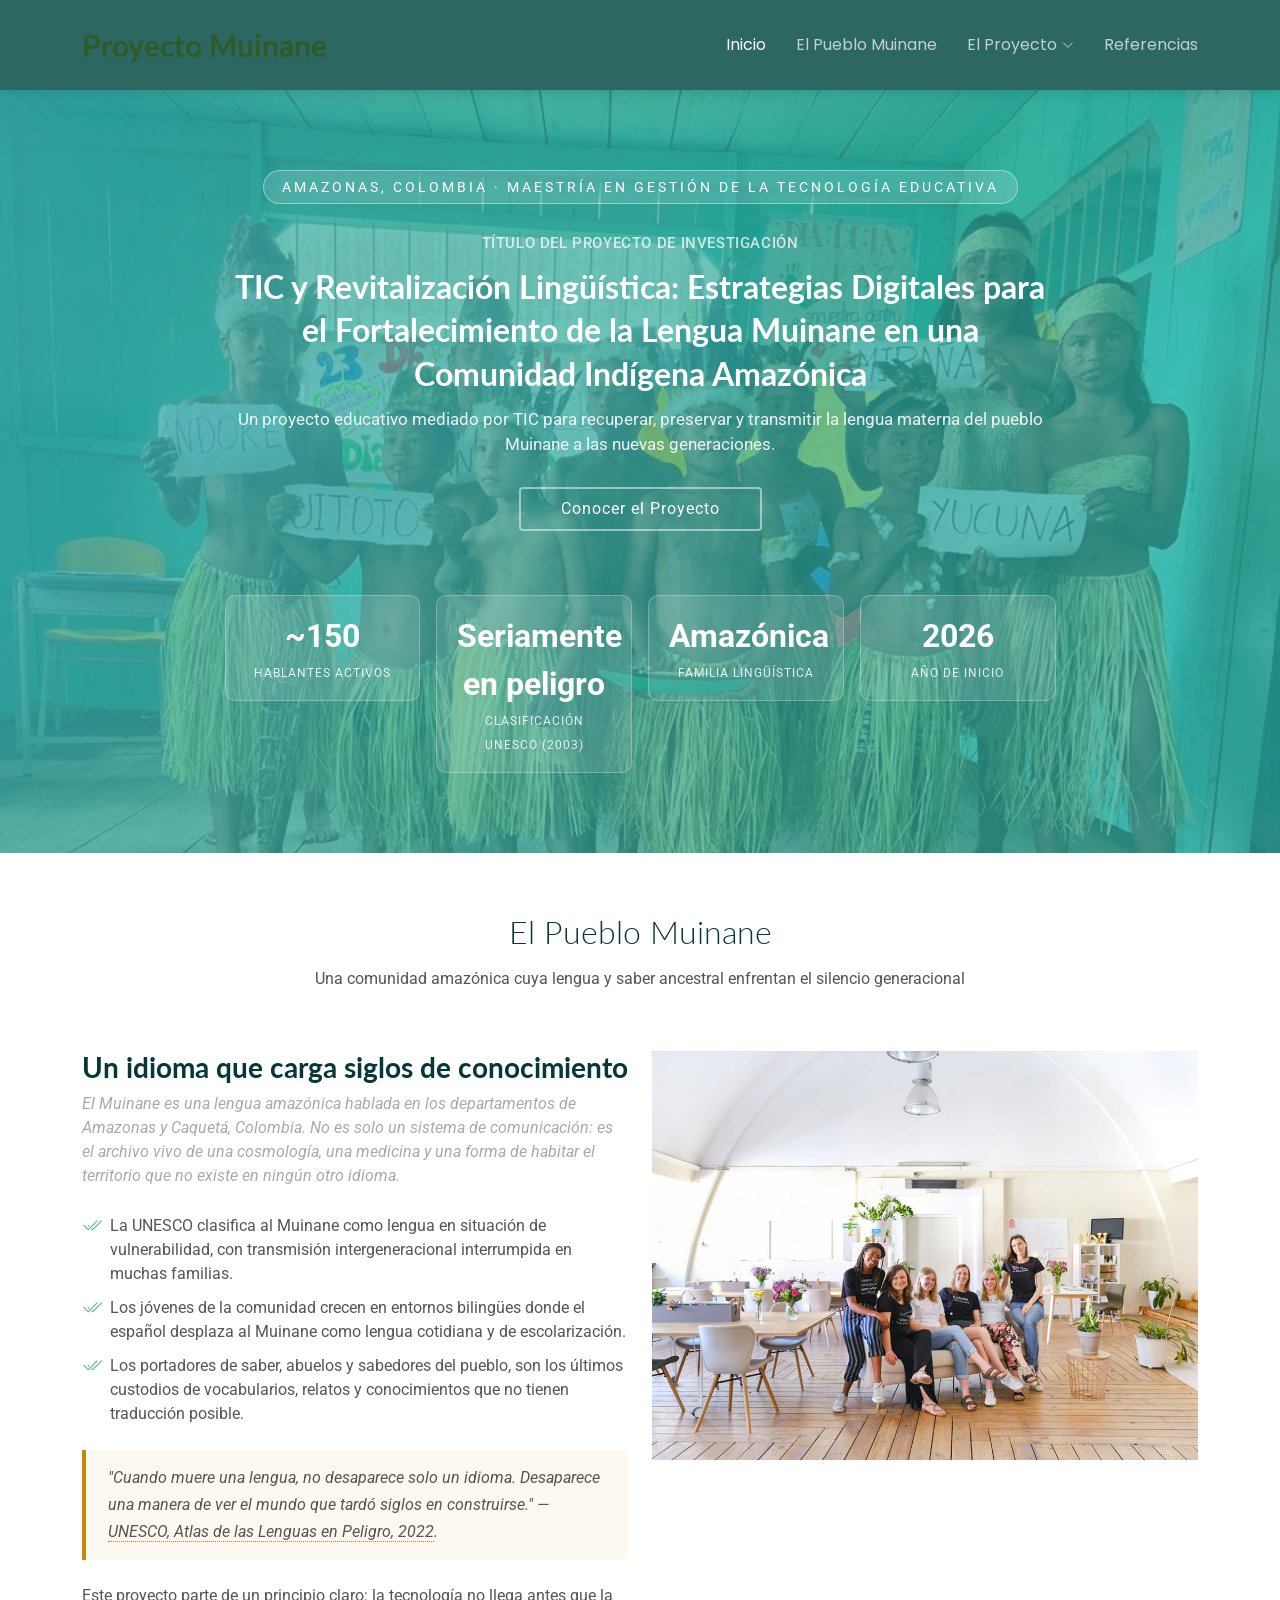
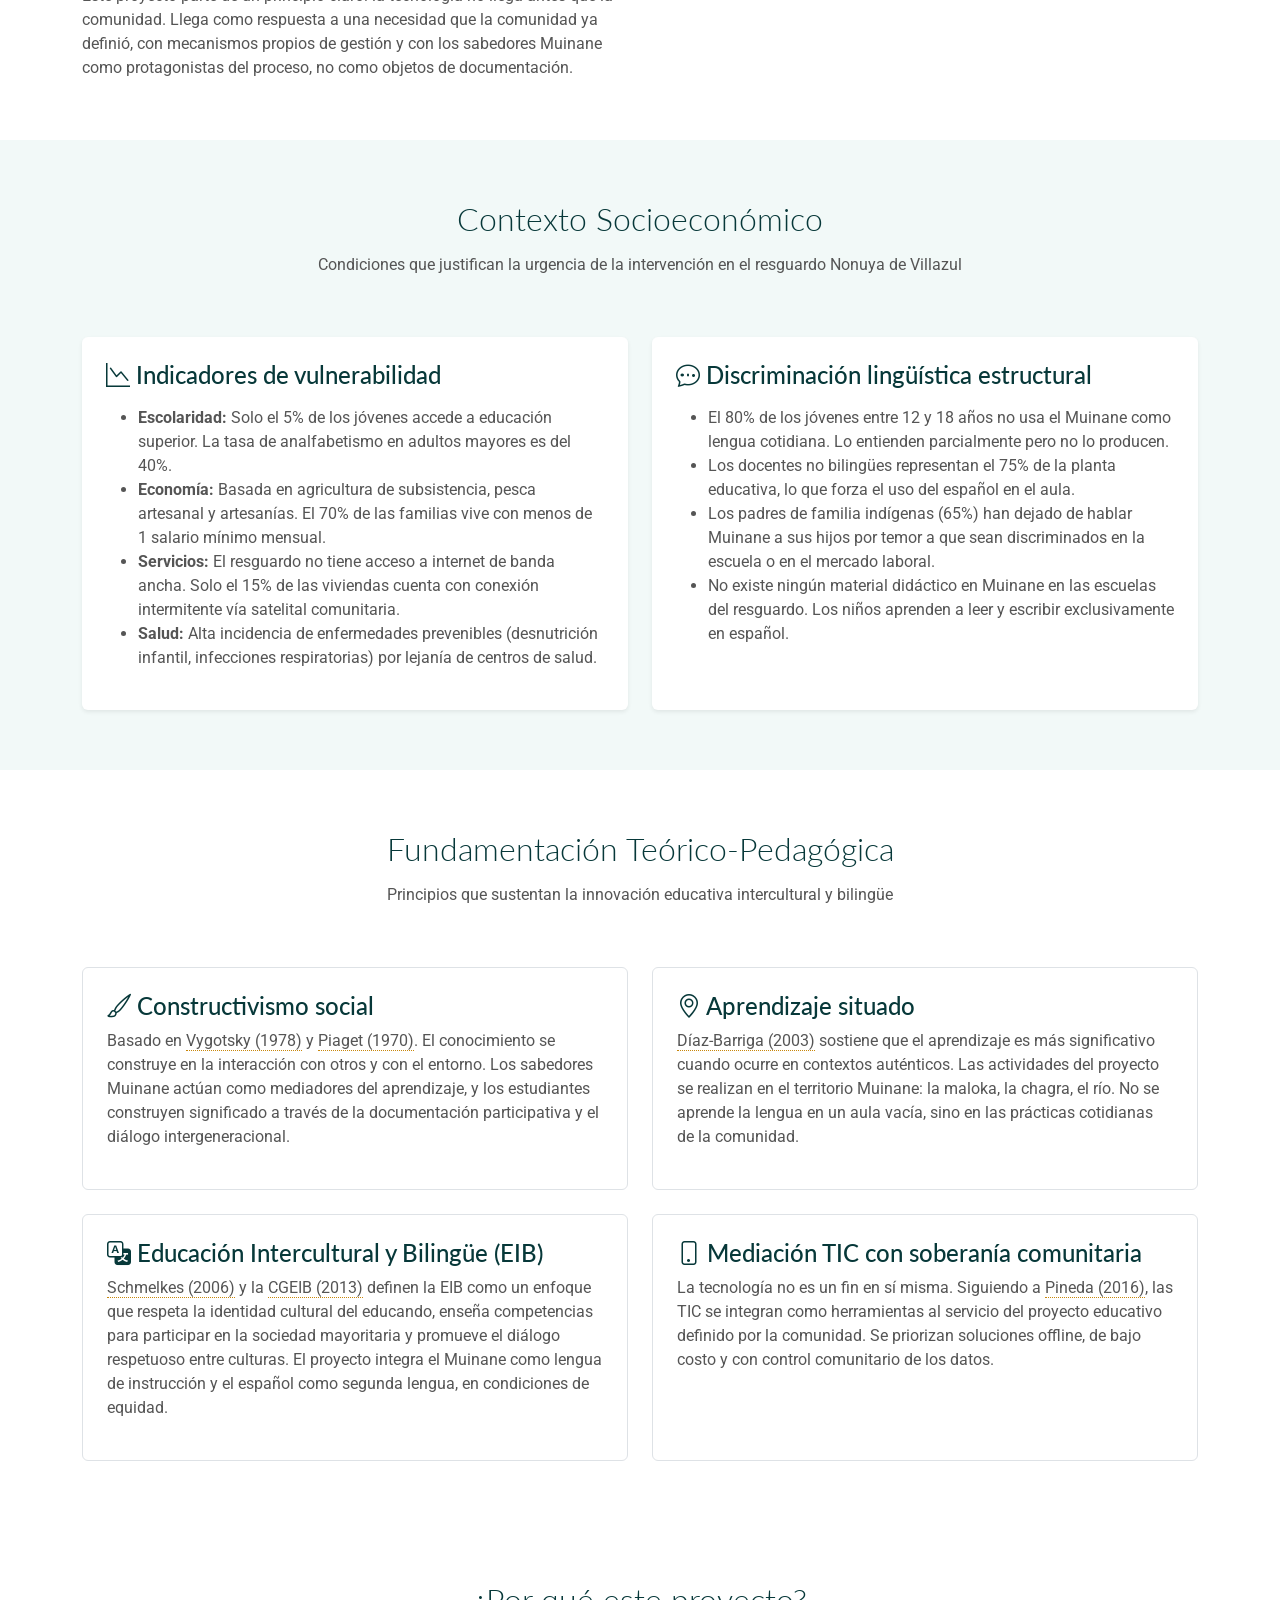
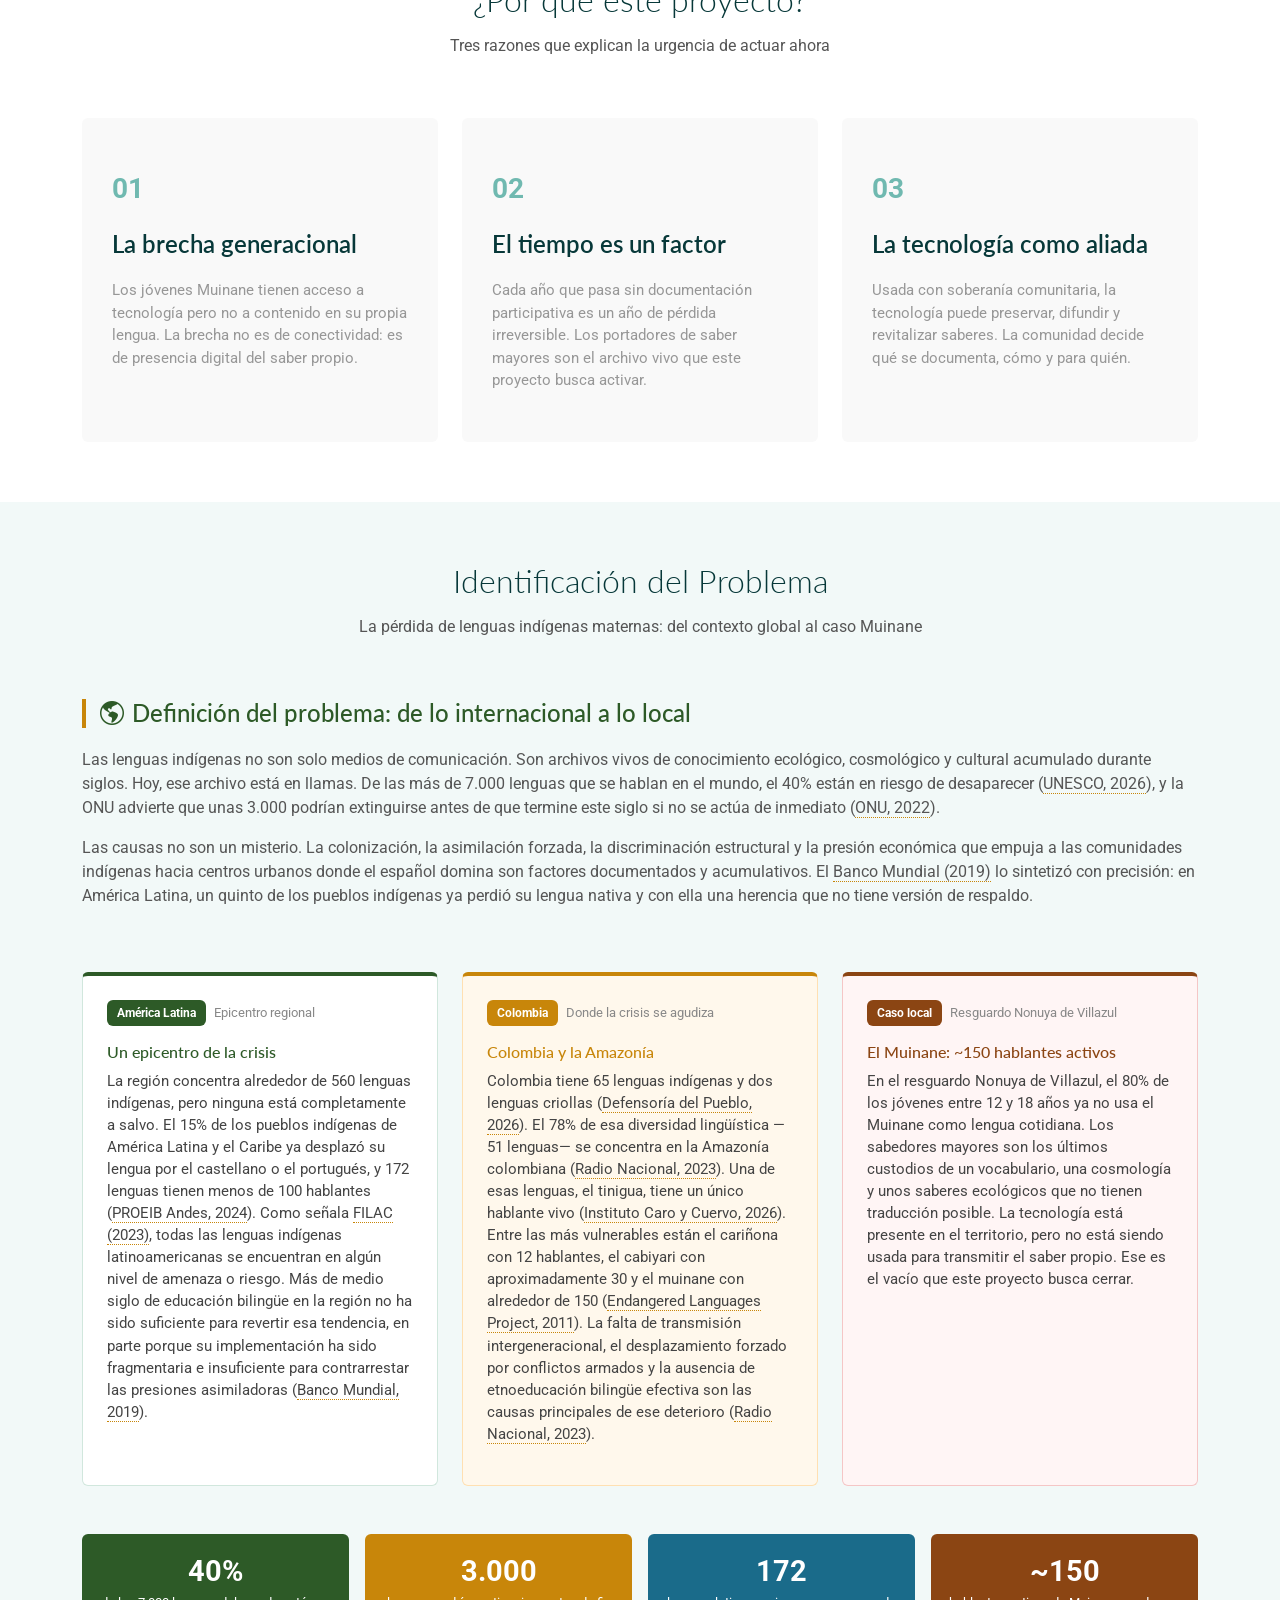
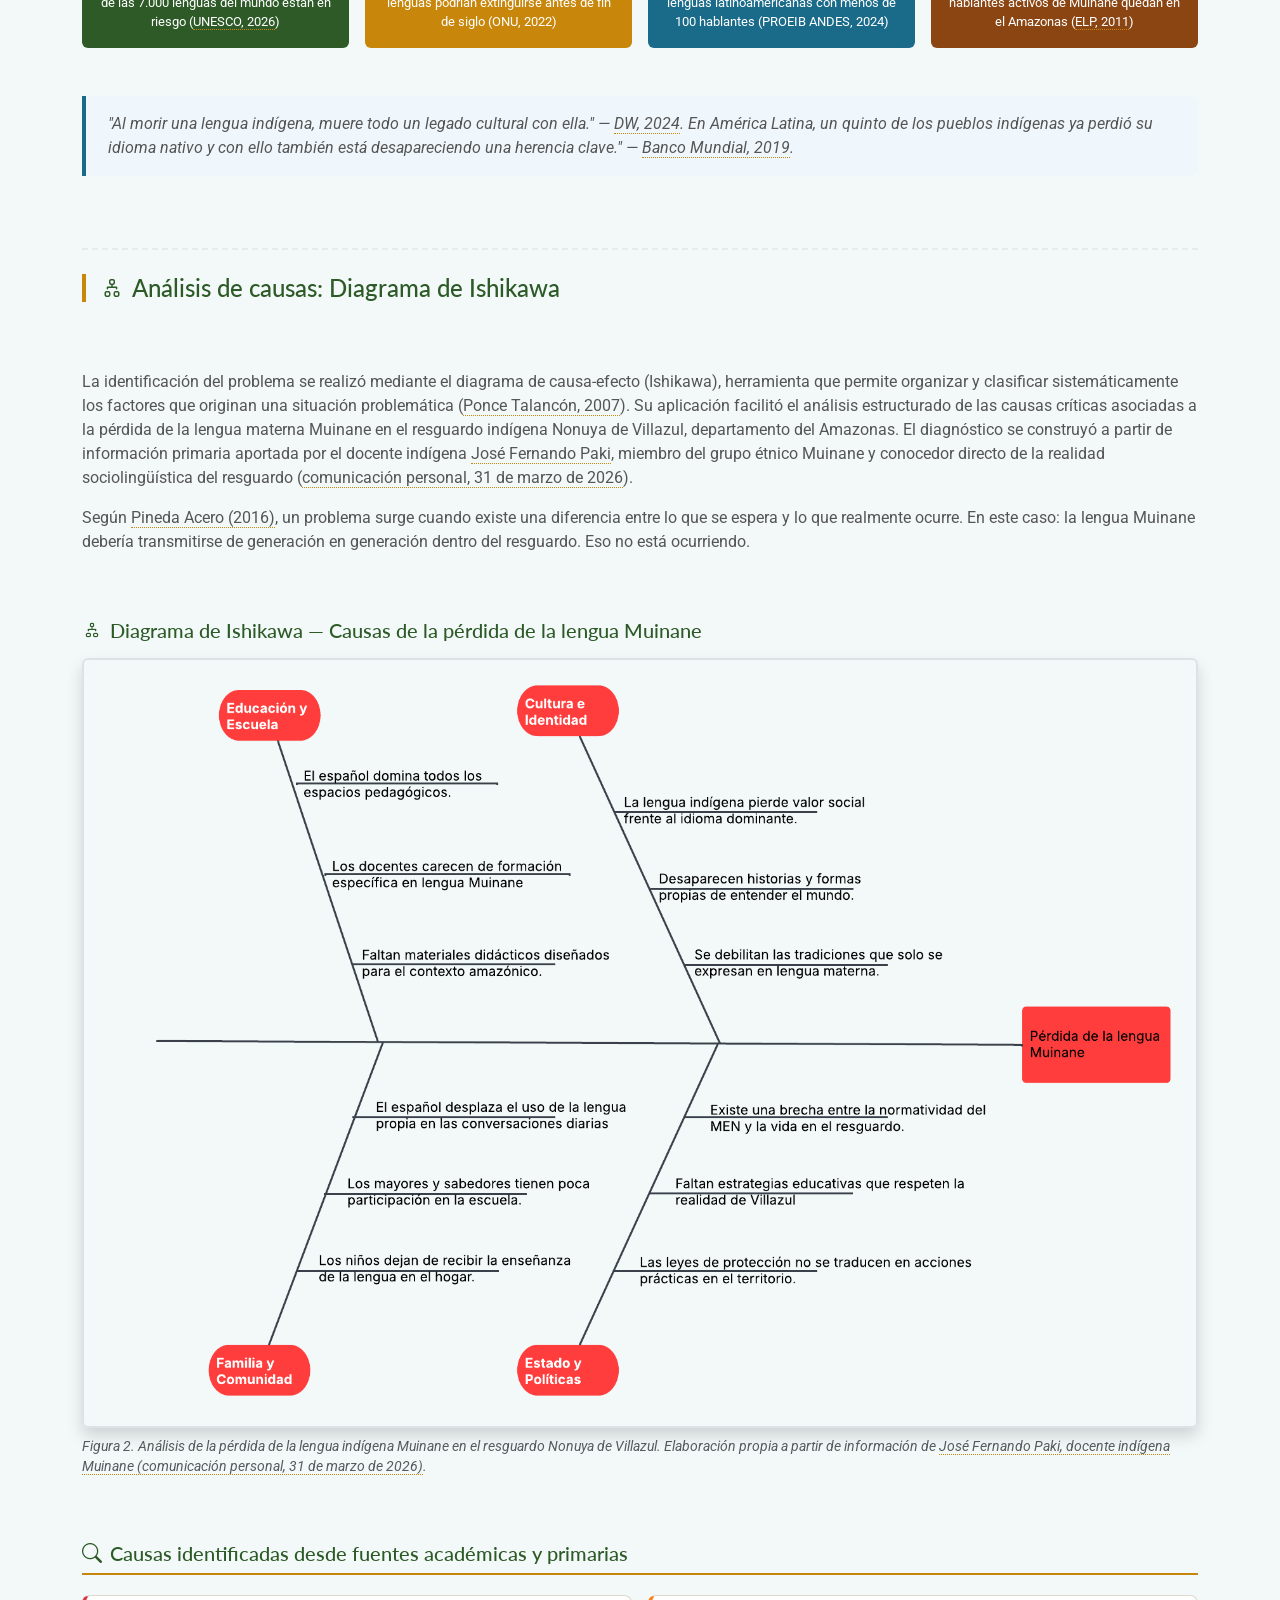
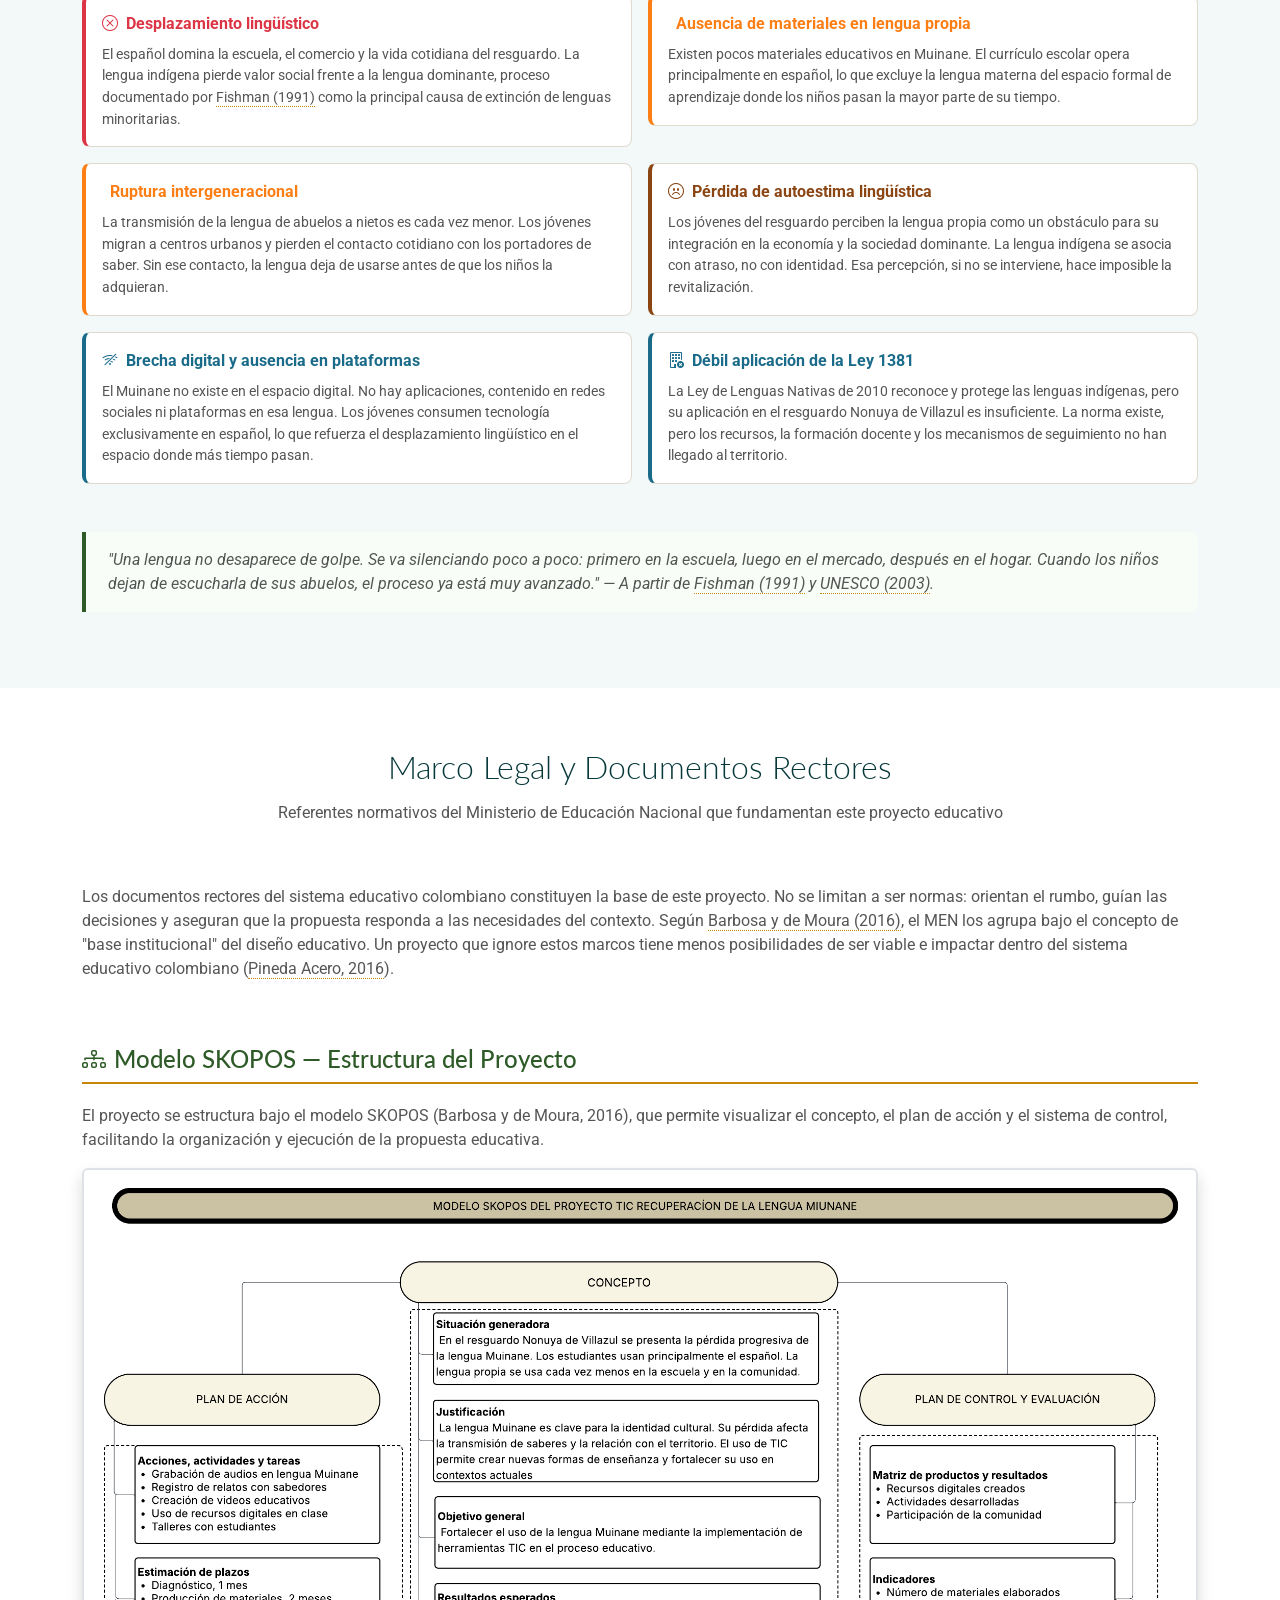
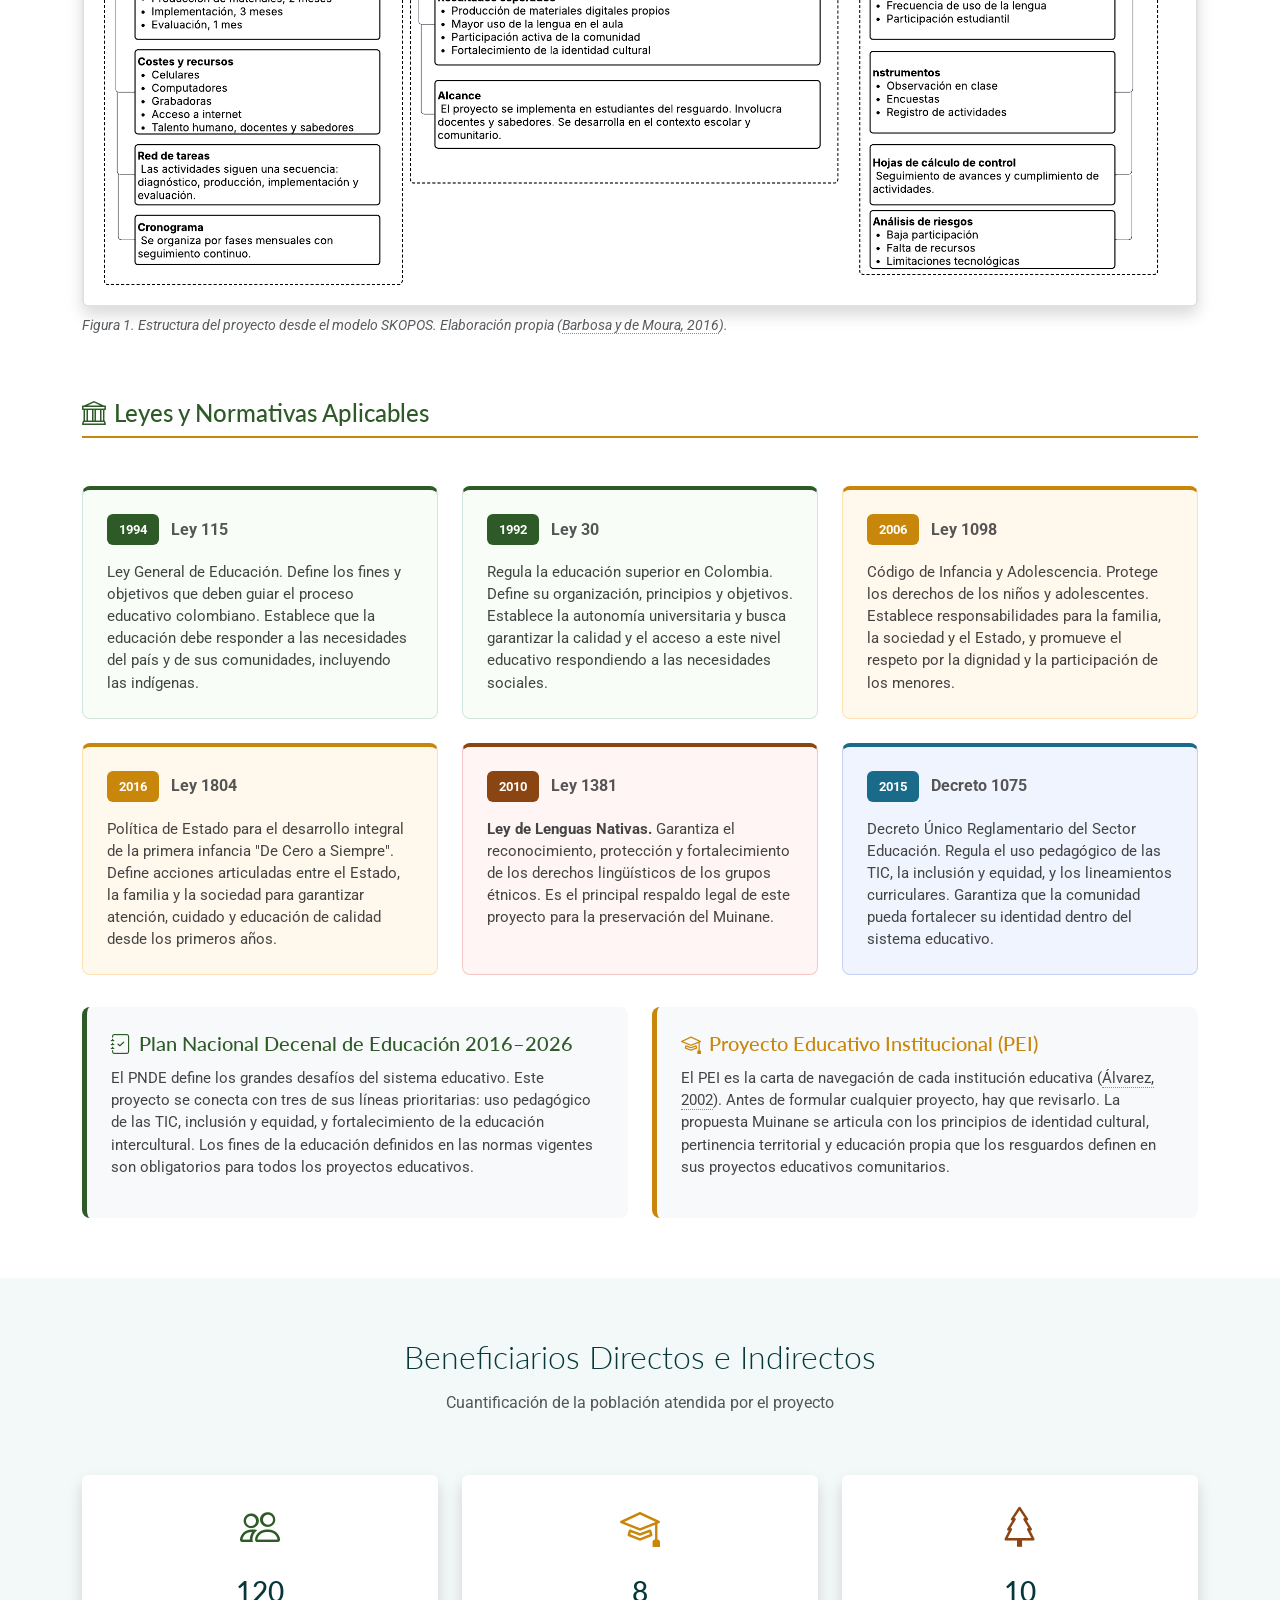
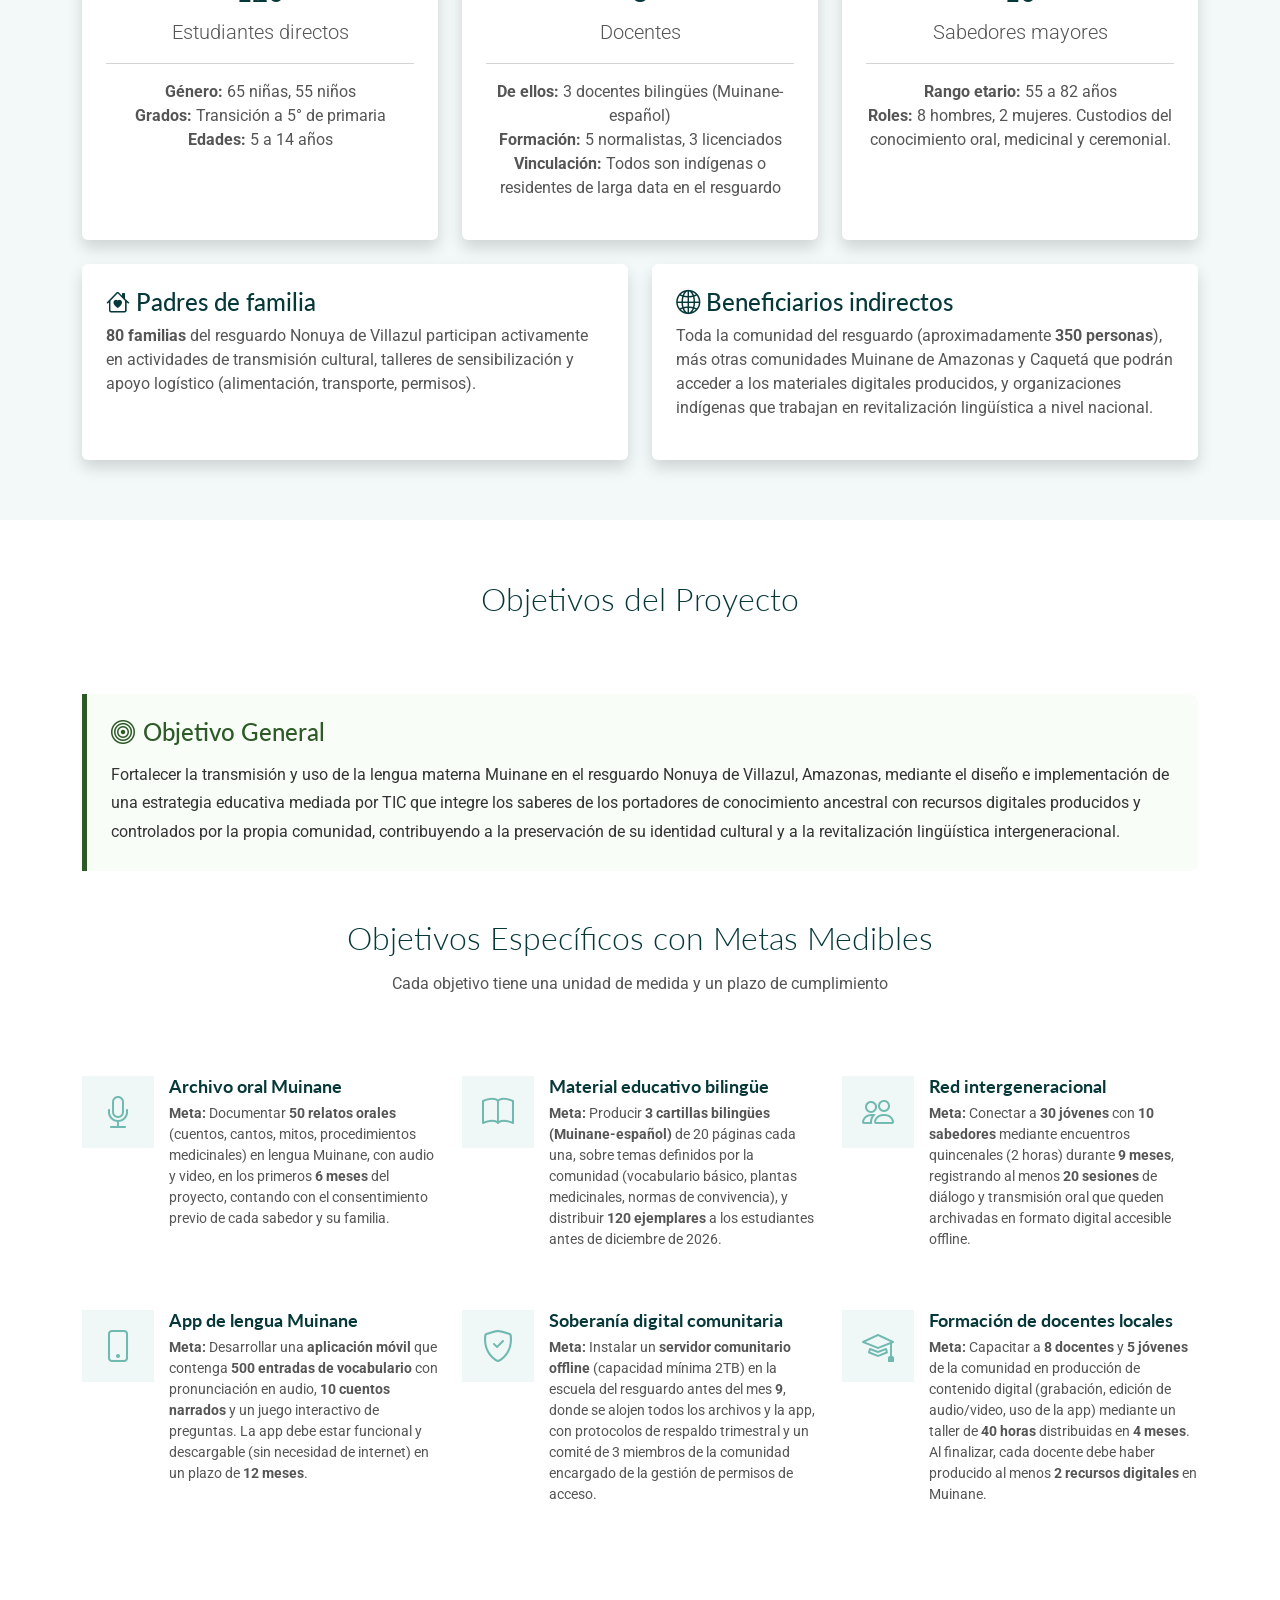
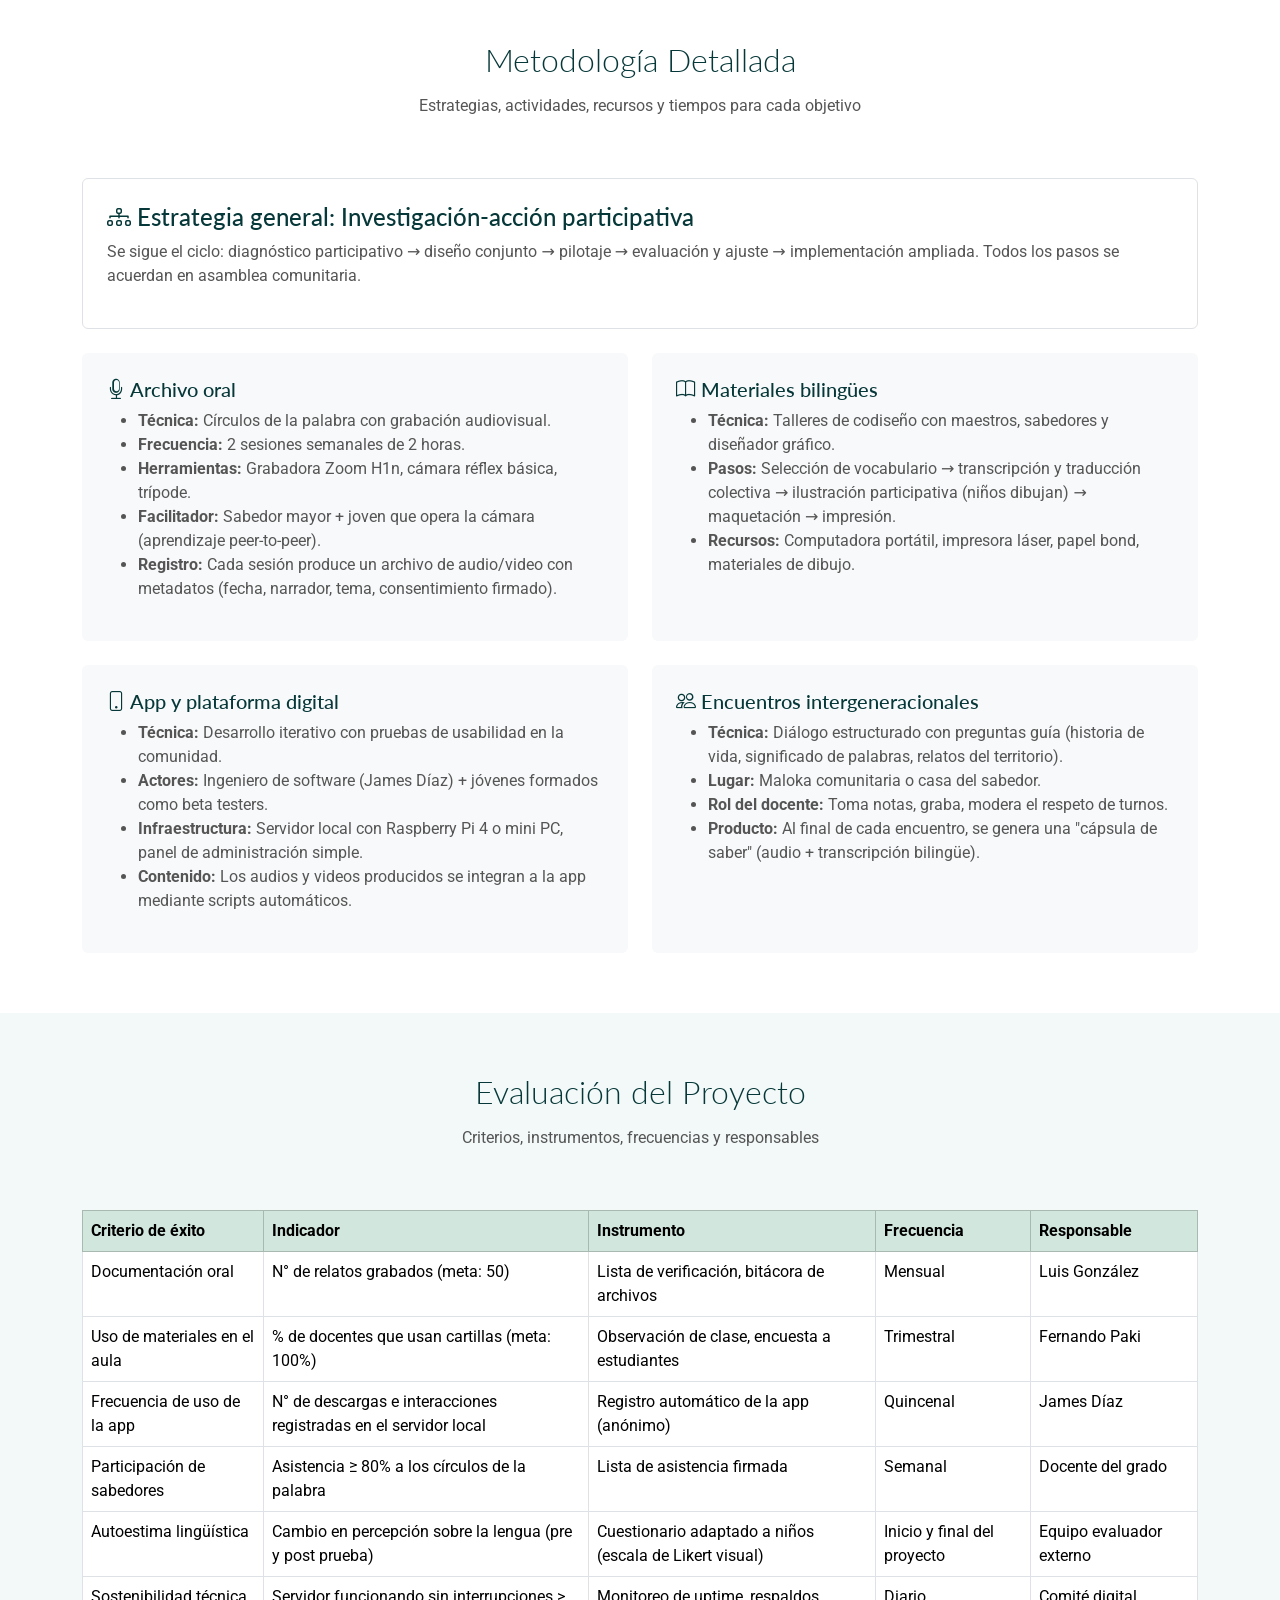
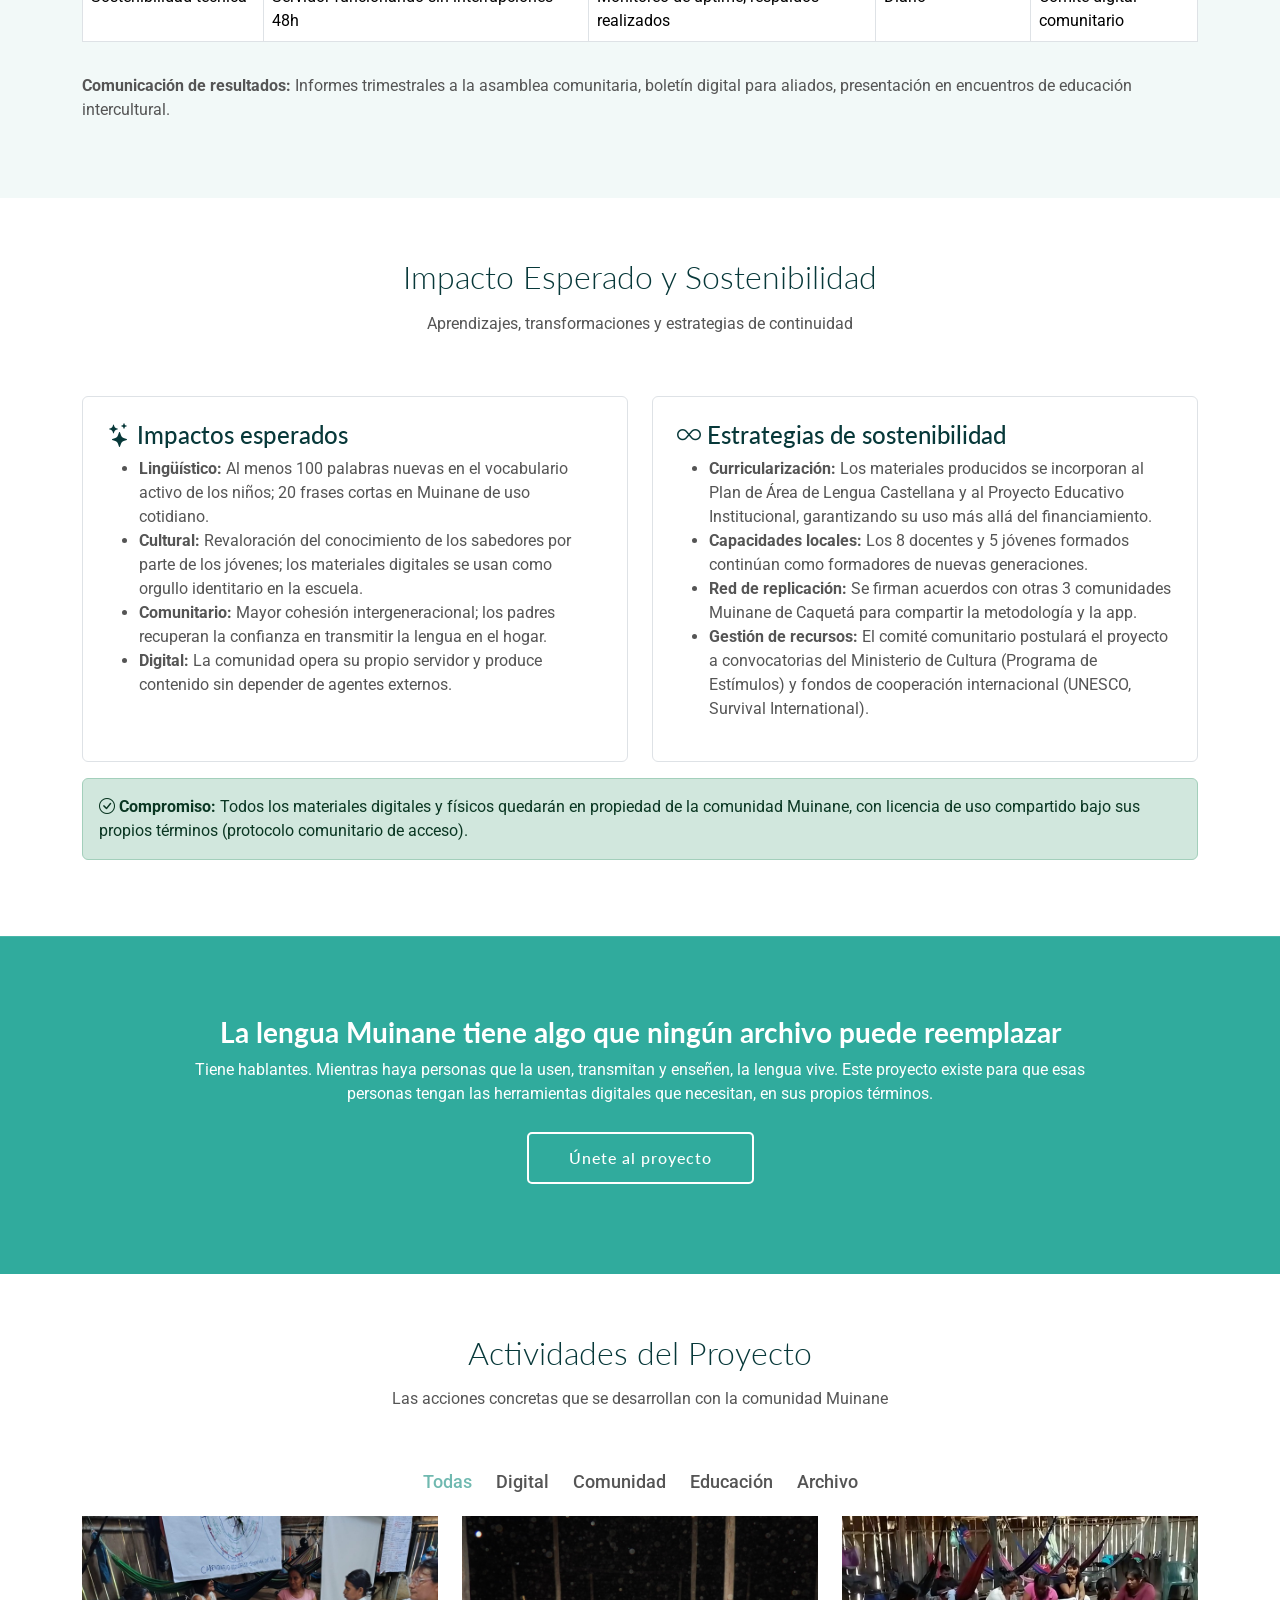
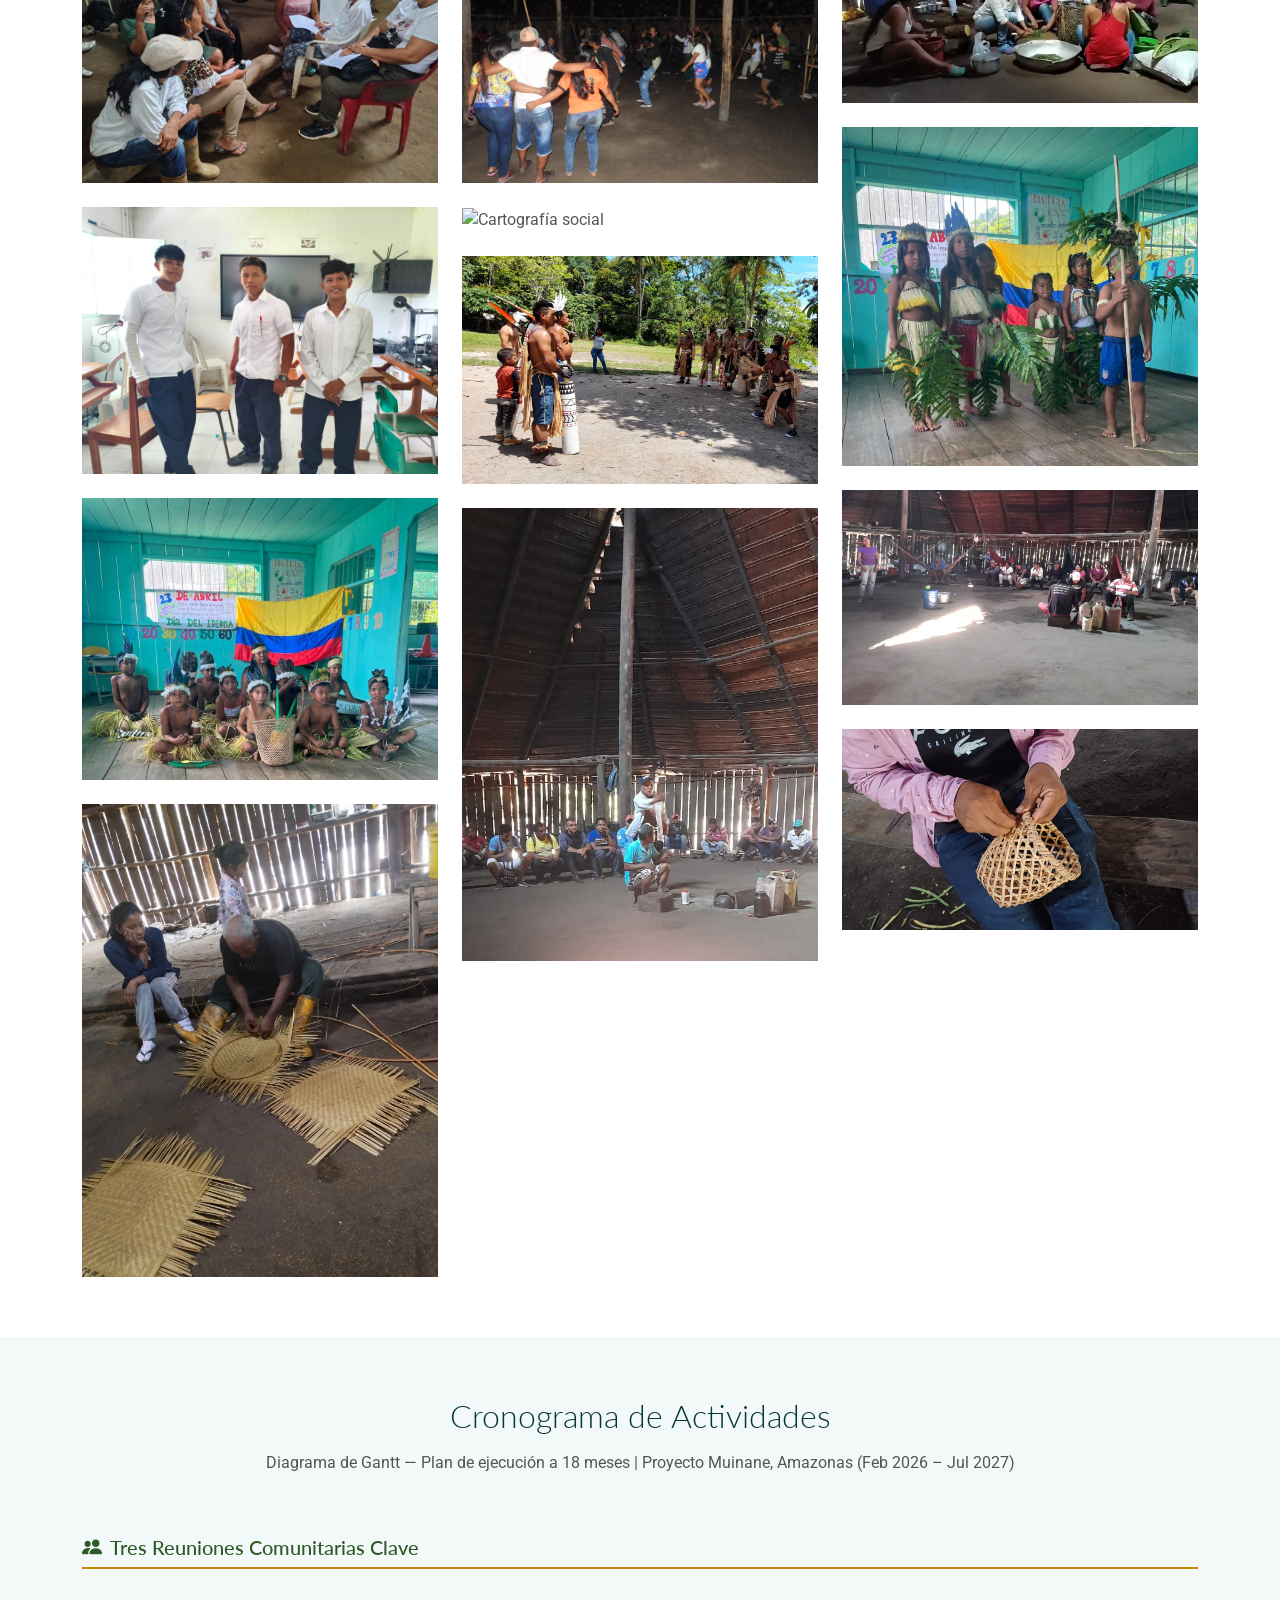
==== commit d45c0101: "preguntasa" ====
--- a/index.html
+++ b/index.html
@@ -4,8 +4,8 @@
 <head>
   <meta charset="utf-8">
   <meta content="width=device-width, initial-scale=1.0" name="viewport">
-  <title>Proyecto Muinane - Recuperación de la Lengua Materna Indígena</title>
-  <meta name="description" content="Proyecto educativo mediado por TIC para la recuperación y preservación de la lengua materna indígena Muinane, Amazonas, Colombia.">
+  <title>TIC y Revitalización Lingüística — Lengua Muinane | Amazonas, Colombia</title>
+  <meta name="description" content="TIC y Revitalización Lingüística: Estrategias Digitales para el Fortalecimiento de la Lengua Muinane en una Comunidad Indígena Amazónica. Proyecto educativo mediado por TIC, Amazonas, Colombia.">
   <meta name="keywords" content="Muinane, lengua indígena, TIC, educación intercultural, Amazonas, Colombia">
 
   <!-- Favicons -->
@@ -70,6 +70,7 @@
               <li><a href="#cronograma">Cronograma</a></li>
               <li><a href="#financiamiento">Financiamiento</a></li>
               <li><a href="#vulnerabilidad">Riesgos</a></li>
+              <li><a href="#preguntas">Preguntas de Investigación</a></li>
               <li><a href="#faq">Preguntas Frecuentes</a></li>
               <li><a href="#team">Equipo</a></li>
             </ul>
@@ -92,21 +93,22 @@
       <div class="container text-center" data-aos="fade-up" data-aos-delay="100">
         <div class="row justify-content-center">
           <div class="col-lg-9">
-            <div class="hero-badge">Amazonas, Colombia</div>
-            <h2>La Voz Muinane No Se Apaga</h2>
-            <p>Un proyecto educativo mediado por TIC para recuperar, preservar y transmitir la lengua materna del pueblo Muinane a las nuevas generaciones.</p>
+            <div class="hero-badge">Amazonas, Colombia · Maestría en Gestión de la Tecnología Educativa</div>
+            <p style="font-size:0.95rem; letter-spacing:0.04em; text-transform:uppercase; opacity:0.75; margin-bottom:10px; font-weight:500;">Título del proyecto de investigación</p>
+            <h2 style="font-size:clamp(1.35rem,3vw,2rem); line-height:1.35;">TIC y Revitalización Lingüística: Estrategias Digitales para el Fortalecimiento de la Lengua Muinane en una Comunidad Indígena Amazónica</h2>
+            <p style="font-size:1.05rem; opacity:0.9; margin-top:12px;">Un proyecto educativo mediado por TIC para recuperar, preservar y transmitir la lengua materna del pueblo Muinane a las nuevas generaciones.</p>
             <a href="#about" class="btn-get-started">Conocer el Proyecto</a>
             <div class="row mt-5 g-3 justify-content-center">
               <div class="col-6 col-md-3">
                 <div class="stat-box">
-                  <span class="stat-num">~3.000</span>
+                  <span class="stat-num">~150</span>
                   <span class="stat-label">Hablantes activos</span>
                 </div>
               </div>
               <div class="col-6 col-md-3">
                 <div class="stat-box">
-                  <span class="stat-num">En riesgo</span>
-                  <span class="stat-label">Clasificación UNESCO</span>
+                  <span class="stat-num">Seriamente en peligro</span>
+                  <span class="stat-label">Clasificación UNESCO (2003)</span>
                 </div>
               </div>
               <div class="col-6 col-md-3">
@@ -1675,6 +1677,109 @@
       </div>
 
     </section><!-- /Vulnerabilidad Section -->
+    <!-- Preguntas de Investigación Section -->
+    <section id="preguntas" class="section light-background">
+      <div class="container section-title" data-aos="fade-up">
+        <h2>Preguntas de Investigación</h2>
+        <p>Formulación del problema desde tres enfoques metodológicos — <em>Actividad No. 4, Fundamentos de Investigación</em></p>
+      </div>
+      <div class="container" data-aos="fade-up" data-aos-delay="100">
+        <div class="row mb-4">
+          <div class="col-12">
+            <div class="p-4" style="background:#f8fdf8; border-left:5px solid #2D5A27; border-radius:0 8px 8px 0;">
+              <p style="margin:0; font-size:0.95rem; color:#444;">
+                La lengua Muinane, con entre 150 y 350 hablantes activos (la mayoría mayores de 50 años), está seriamente en peligro de extinción
+                (<a href="referencias.html#unesco2003" class="ref-link">UNESCO, 2003</a>).
+                No existen estudios que hayan diseñado, implementado y evaluado un programa pedagógico intercultural mediado por TIC para esta lengua en sus comunidades de origen
+                (<a href="referencias.html#pineda2016" class="ref-link">Pineda Acero, 2016</a>).
+                Formular buenas preguntas de investigación es el primer acto responsable frente a esa urgencia
+                (<a href="referencias.html#ariascastrillon2020" class="ref-link">Arias Castrillón, 2020</a>;
+                <a href="referencias.html#cruzcruz2018" class="ref-link">Cruz Cruz, 2018</a>).
+              </p>
+            </div>
+          </div>
+        </div>
+        <div class="row mb-5" data-aos="fade-up">
+          <div class="col-12">
+            <h4 style="color:#2D5A27; border-bottom:2px solid #C8860A; padding-bottom:8px; margin-bottom:20px;">
+              <i class="bi bi-question-circle me-2"></i>Pregunta General Definitiva — Enfoque Mixto
+            </h4>
+            <blockquote style="border-left:4px solid #2D5A27; padding:18px 24px; background:#fff; border-radius:0 8px 8px 0; font-style:italic; color:#333; font-size:1.05rem; line-height:1.8;">
+              ¿De qué manera la implementación de un programa de educación intercultural bilingüe mediado por TIC incide en el nivel de uso cotidiano de la lengua Muinane entre los estudiantes de educación básica de las comunidades amazónicas, y qué factores culturales, pedagógicos y tecnológicos explican los resultados obtenidos durante el período 2026-2027?
+            </blockquote>
+            <p style="font-size:0.9rem; color:#666; margin-top:10px;">
+              Combina medición de impacto (componente cuantitativo) con comprensión de factores explicativos (componente cualitativo),
+              siguiendo la <em>complementariedad de los métodos</em>
+              (<a href="referencias.html#atehortua2012" class="ref-link">Atehortúa y Zwerg-Villegas, 2012</a>).
+            </p>
+          </div>
+        </div>
+        <div class="row g-4 mb-5" data-aos="fade-up" data-aos-delay="80">
+          <div class="col-lg-4">
+            <div class="h-100 p-4 rounded" style="background:#fff; border:1px solid #d1e7dd; border-top:4px solid #2D5A27;">
+              <div class="mb-3"><span style="background:#2D5A27; color:#fff; border-radius:6px; padding:4px 12px; font-size:0.78rem; font-weight:700;">Enfoque Cualitativo</span></div>
+              <p style="font-size:0.9rem; color:#333; font-style:italic; line-height:1.7; margin-bottom:1rem;">
+                ¿Cómo perciben los miembros de las comunidades Muinane la implementación de TIC en los procesos de revitalización y transmisión intergeneracional de su lengua, y qué significados culturales atribuyen a esta experiencia?
+              </p>
+              <hr style="border-color:#d1e7dd;">
+              <p style="font-size:0.82rem; color:#555; margin-bottom:0.5rem;"><strong>Preguntas específicas:</strong></p>
+              <ol style="font-size:0.82rem; color:#555; padding-left:1.2rem;">
+                <li>¿Qué experiencias construyen los sabedores y líderes Muinane en torno al uso de herramientas digitales para preservar su lengua?</li>
+                <li>¿Cómo comprenden los docentes su rol como mediadores entre los saberes ancestrales y las TIC?</li>
+                <li>¿Qué tensiones culturales e identitarias emergen al incorporar tecnología en la enseñanza del Muinane?</li>
+              </ol>
+            </div>
+          </div>
+          <div class="col-lg-4">
+            <div class="h-100 p-4 rounded" style="background:#fff8ec; border:1px solid #ffe0b2; border-top:4px solid #C8860A;">
+              <div class="mb-3"><span style="background:#C8860A; color:#fff; border-radius:6px; padding:4px 12px; font-size:0.78rem; font-weight:700;">Enfoque Cuantitativo</span></div>
+              <p style="font-size:0.9rem; color:#333; font-style:italic; line-height:1.7; margin-bottom:1rem;">
+                ¿En qué medida el uso de recursos TIC diseñados para el aprendizaje del Muinane incide en el nivel de competencia lingüística oral y escrita de los estudiantes de educación básica?
+              </p>
+              <hr style="border-color:#ffe0b2;">
+              <p style="font-size:0.82rem; color:#555; margin-bottom:0.5rem;"><strong>Preguntas específicas:</strong></p>
+              <ol style="font-size:0.82rem; color:#555; padding-left:1.2rem;">
+                <li>¿Cuál es la frecuencia y modalidad de uso de recursos TIC relacionados con el aprendizaje del Muinane?</li>
+                <li>¿Existe correlación entre el tiempo de exposición a materiales digitales y el nivel de retención léxica?</li>
+                <li>¿En qué porcentaje varía el uso oral del Muinane antes y después de implementar el programa?</li>
+              </ol>
+            </div>
+          </div>
+          <div class="col-lg-4">
+            <div class="h-100 p-4 rounded" style="background:#f0f4ff; border:1px solid #c5d0f5; border-top:4px solid #1A6B8A;">
+              <div class="mb-3"><span style="background:#1A6B8A; color:#fff; border-radius:6px; padding:4px 12px; font-size:0.78rem; font-weight:700;">Enfoque Mixto — Definitivo</span></div>
+              <p style="font-size:0.9rem; color:#333; font-style:italic; line-height:1.7; margin-bottom:1rem;">
+                ¿De qué manera la implementación de un programa de EIB mediado por TIC incide en el uso cotidiano del Muinane, y qué factores culturales, pedagógicos y tecnológicos explican los resultados?
+              </p>
+              <hr style="border-color:#c5d0f5;">
+              <p style="font-size:0.82rem; color:#555; margin-bottom:0.5rem;"><strong>Preguntas específicas:</strong></p>
+              <ol style="font-size:0.82rem; color:#555; padding-left:1.2rem;">
+                <li>¿Qué indicadores de competencia en Muinane se pueden medir con instrumentos estandarizados, y cuáles requieren métodos cualitativos?</li>
+                <li>¿Cómo se relacionan los resultados cuantitativos con las percepciones cualitativas de estudiantes y familias?</li>
+                <li>¿Qué condiciones pedagógicas, tecnológicas y culturales favorecen u obstaculizan la revitalización mediante TIC?</li>
+              </ol>
+            </div>
+          </div>
+        </div>
+        <div class="row" data-aos="fade-up" data-aos-delay="120">
+          <div class="col-12">
+            <div class="p-4" style="background:#fff; border-radius:8px; border:0.5px solid #dee2e6;">
+              <h5 style="color:#1A6B8A; margin-bottom:12px;"><i class="bi bi-intersect me-2"></i>¿Por qué el enfoque mixto?</h5>
+              <p style="font-size:0.92rem; color:#444; margin-bottom:0.5rem;">
+                La revitalización lingüística tiene dimensiones que se <strong>miden</strong> (competencia léxica, frecuencia de uso, número de hablantes) y dimensiones que se <strong>comprenden</strong> (significados identitarios, tensiones comunitarias, percepciones sobre la tecnología). Separar esas dos dimensiones empobrece el análisis; integrarlas lo hace pertinente
+                (<a href="referencias.html#atehortua2012" class="ref-link">Atehortúa y Zwerg-Villegas, 2012</a>).
+              </p>
+              <p style="font-size:0.92rem; color:#444; margin-bottom:0;">
+                Esta propuesta se alinea con los ejes de la Maestría en Gestión de la Tecnología Educativa: diseño y evaluación de proyectos tecnológicos, medición del impacto en los aprendizajes y construcción de modelos pedagógicos interculturales, en coherencia con el marco legal colombiano
+                (<a href="referencias.html#ley1381" class="ref-link">Ley 1381, 2010</a>;
+                <a href="referencias.html#plandecenal2022" class="ref-link">Plan Decenal de Lenguas Nativas, 2022</a>).
+              </p>
+            </div>
+          </div>
+        </div>
+      </div>
+    </section><!-- /Preguntas de Investigación Section -->
+
     <!-- Faq Section -->
     <section id="faq" class="faq section light-background">
       <div class="container">
@@ -1689,7 +1794,7 @@
             <div class="faq-container">
               <div class="faq-item faq-active">
                 <h3><span class="num">1.</span> <span>¿Qué es la lengua Muinane y dónde se habla?</span></h3>
-                <div class="faq-content"><p>El Muinane es una lengua amazónica perteneciente a la familia lingüística Bora, hablada principalmente en los departamentos de Amazonas y Caquetá, Colombia. Tiene aproximadamente 3.000 hablantes activos y está clasificada por la UNESCO como lengua vulnerable.</p></div>
+                <div class="faq-content"><p>El Muinane es una lengua amazónica perteneciente a la familia lingüística Witoto (Bora-Witoto), hablada principalmente en el departamento del Amazonas, Colombia, en el resguardo Predio Putumayo. Tiene entre 150 y 350 hablantes activos, la mayoría mayores de 50 años, y está clasificada por la <a href="referencias.html#unesco2003" class="ref-link">UNESCO (2003)</a> como lengua <strong>seriamente en peligro de extinción</strong>.</p></div>
                 <i class="faq-toggle bi bi-chevron-right"></i>
               </div>
               <div class="faq-item">
@@ -1785,7 +1890,7 @@
           <i class="bi bi-info-circle icon"></i>
           <div>
             <h4>Sobre el proyecto</h4>
-            <p>Proyecto educativo mediado por TIC para la recuperación de la lengua materna indígena Muinane. Grupo 5, 2025.</p>
+            <p>TIC y Revitalización Lingüística: Estrategias Digitales para el Fortalecimiento de la Lengua Muinane en una Comunidad Indígena Amazónica. James W. Díaz Vargas · Grupo 5, 2026.</p>
           </div>
         </div>
         <div class="col-lg-3 col-md-6">
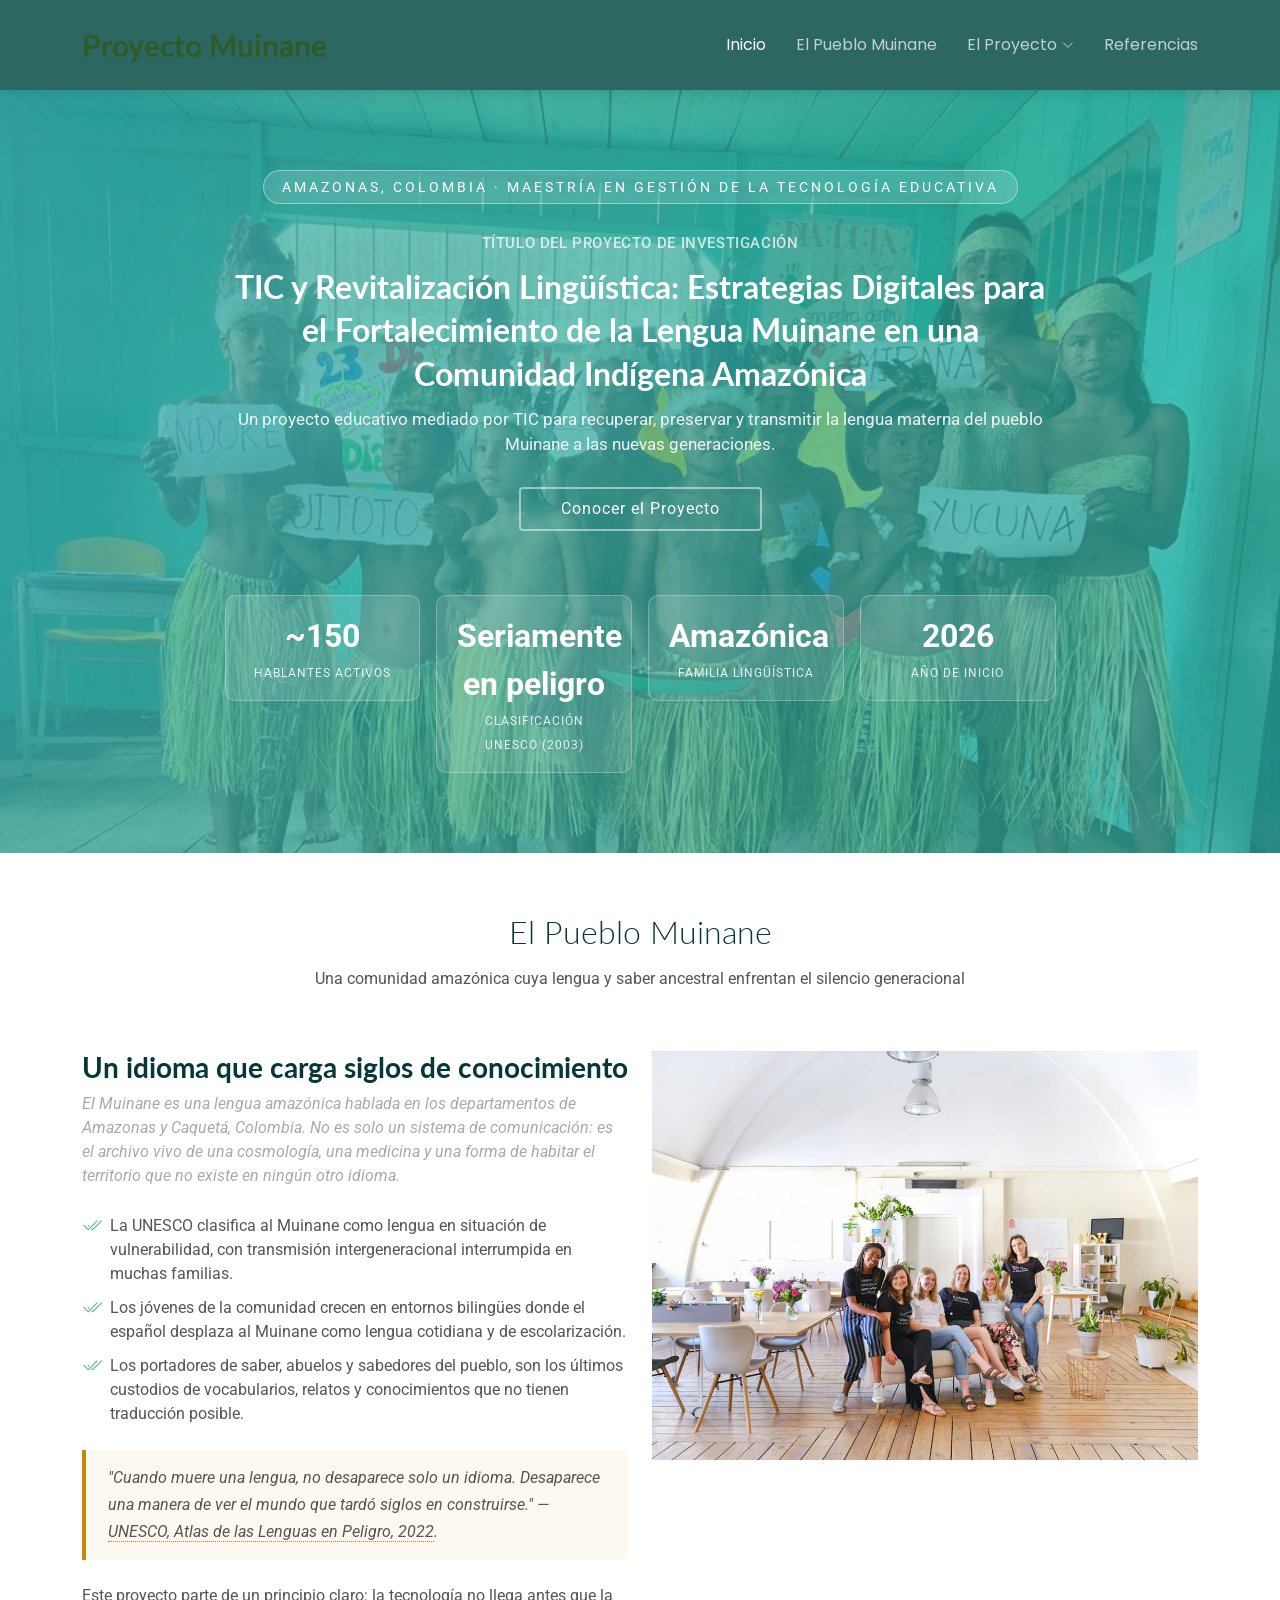
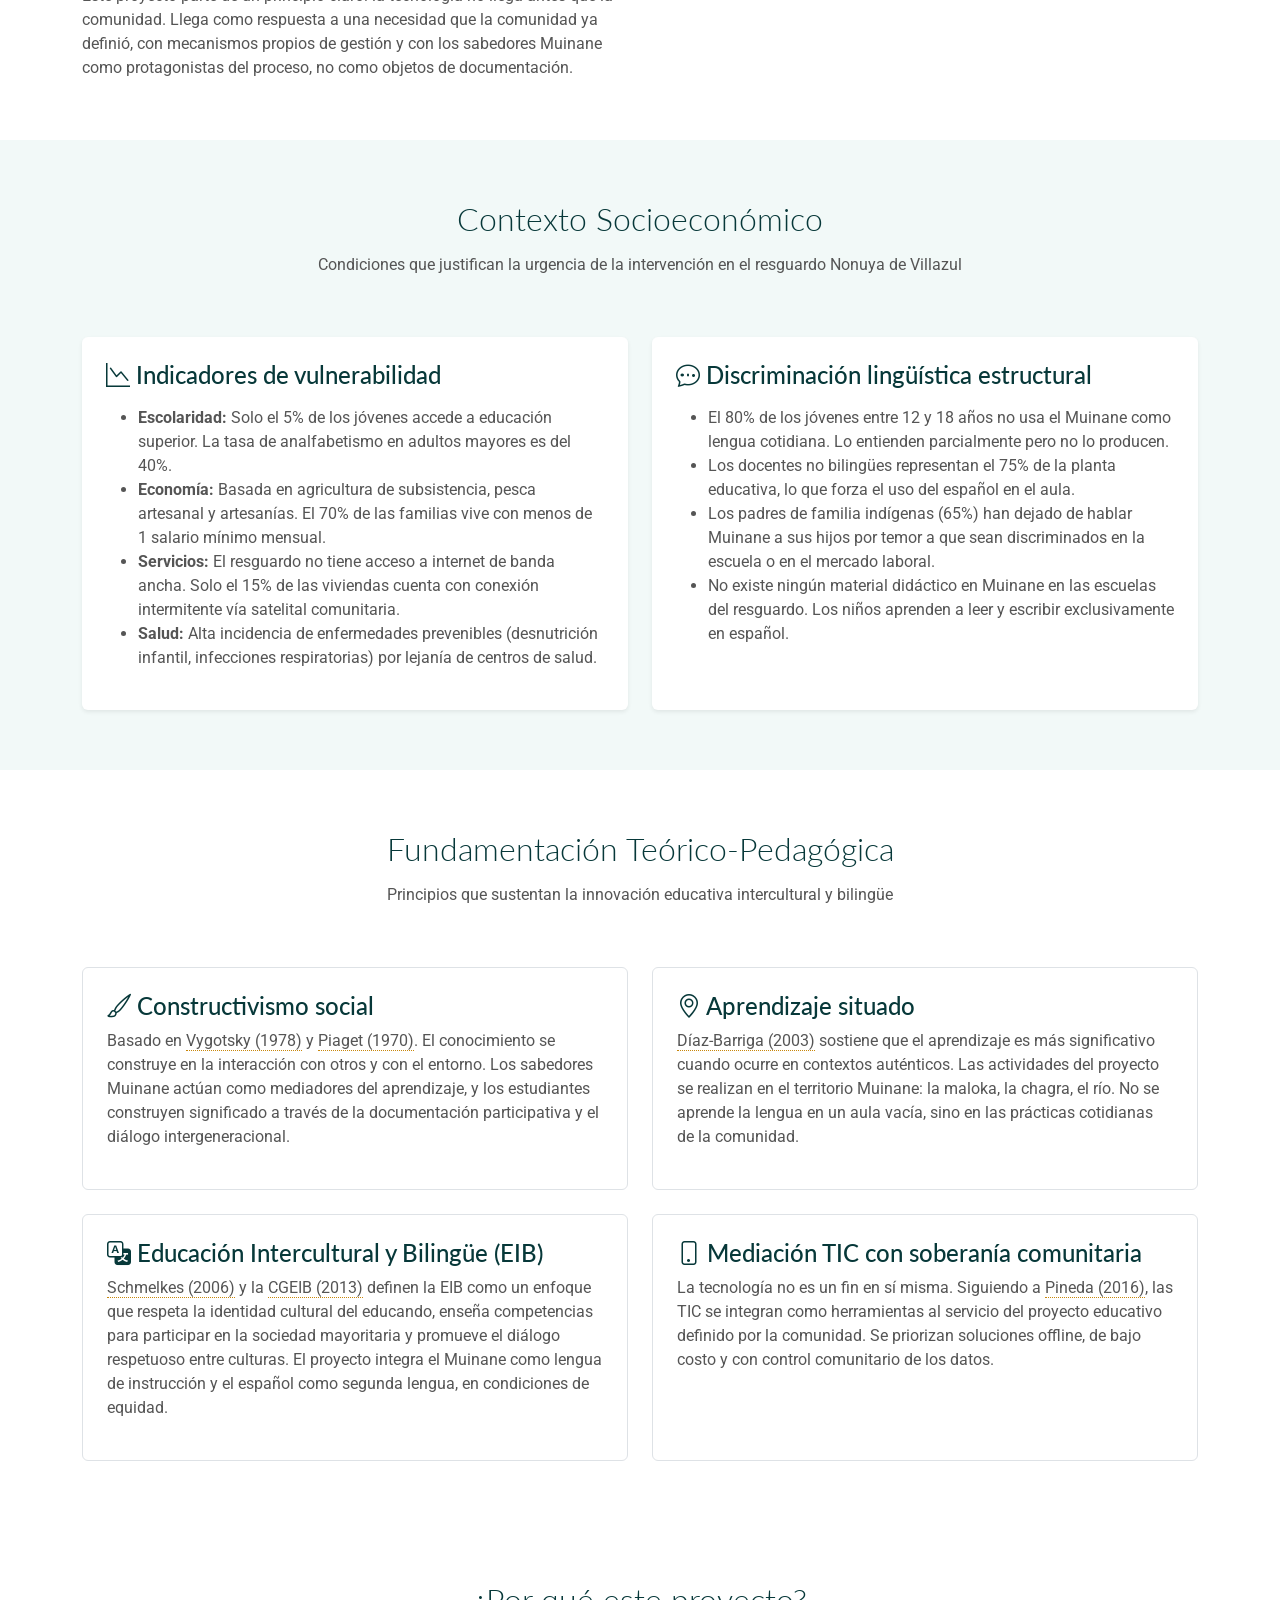
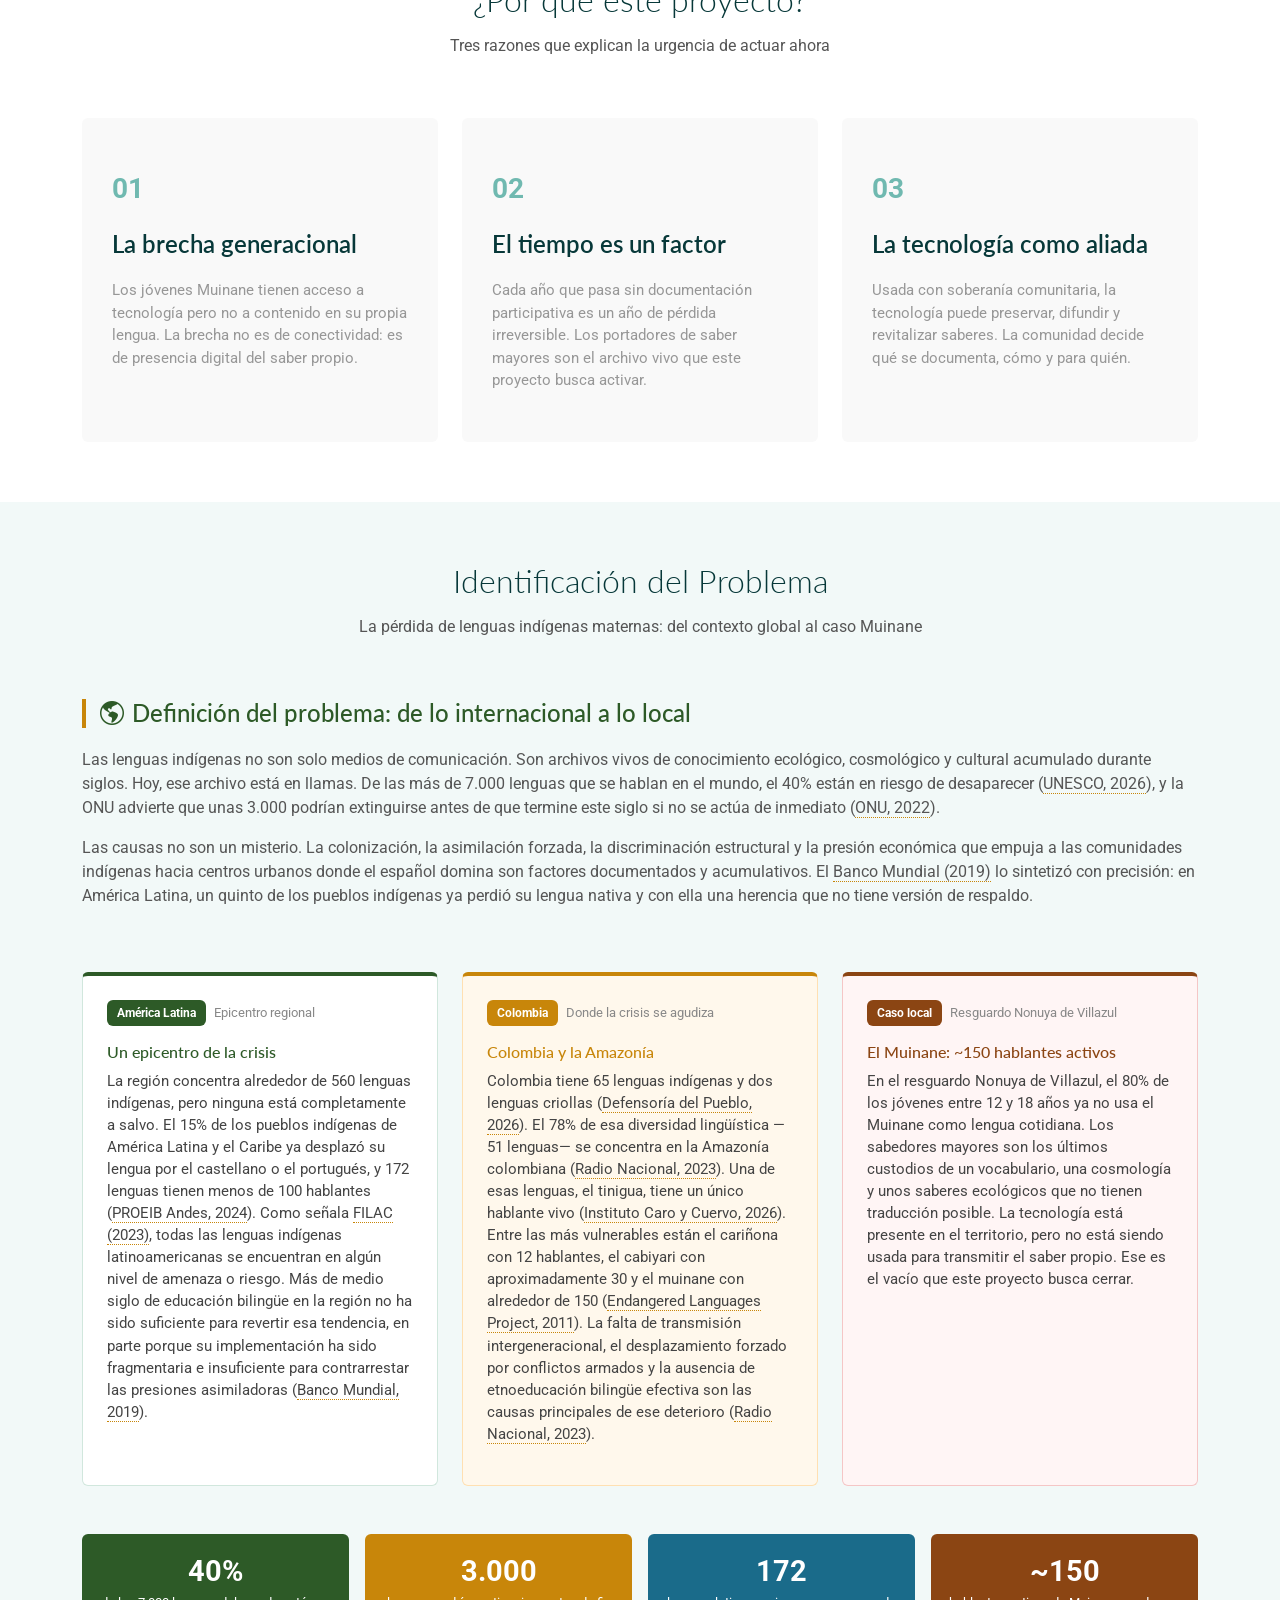
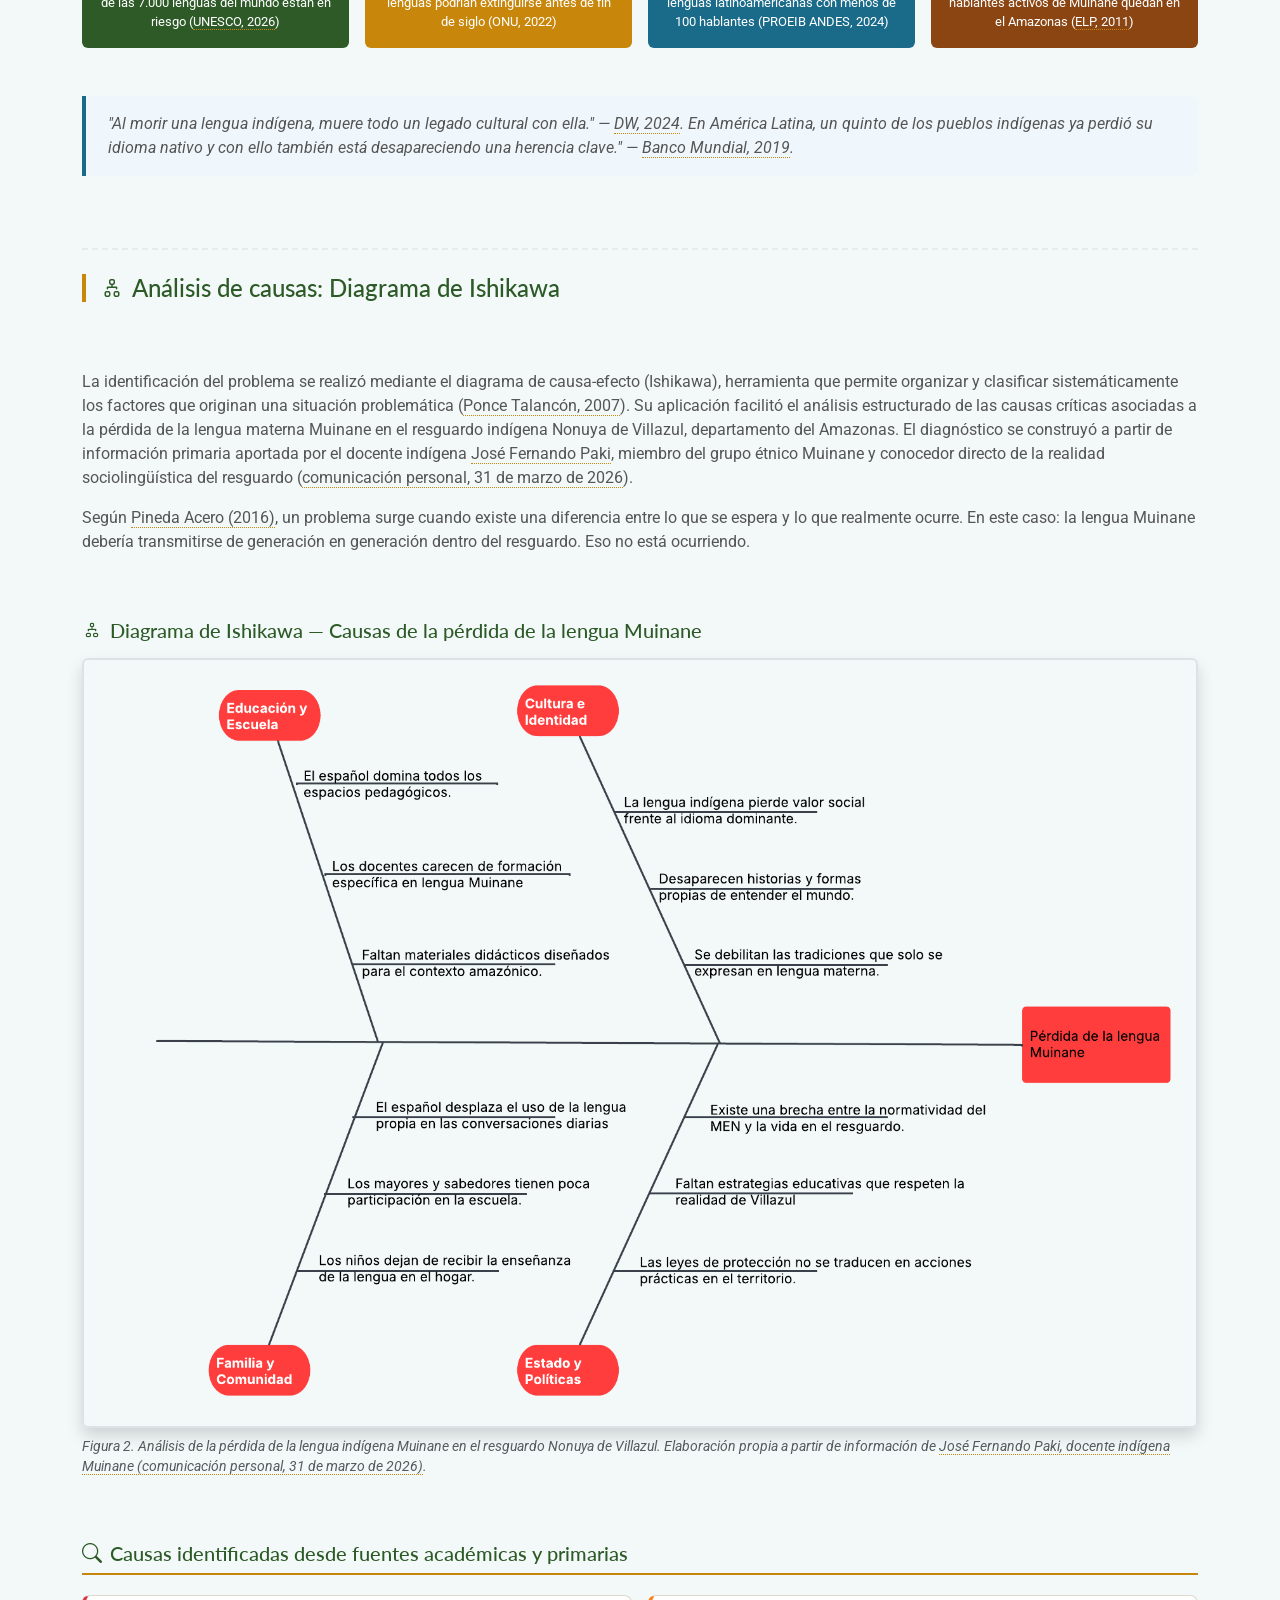
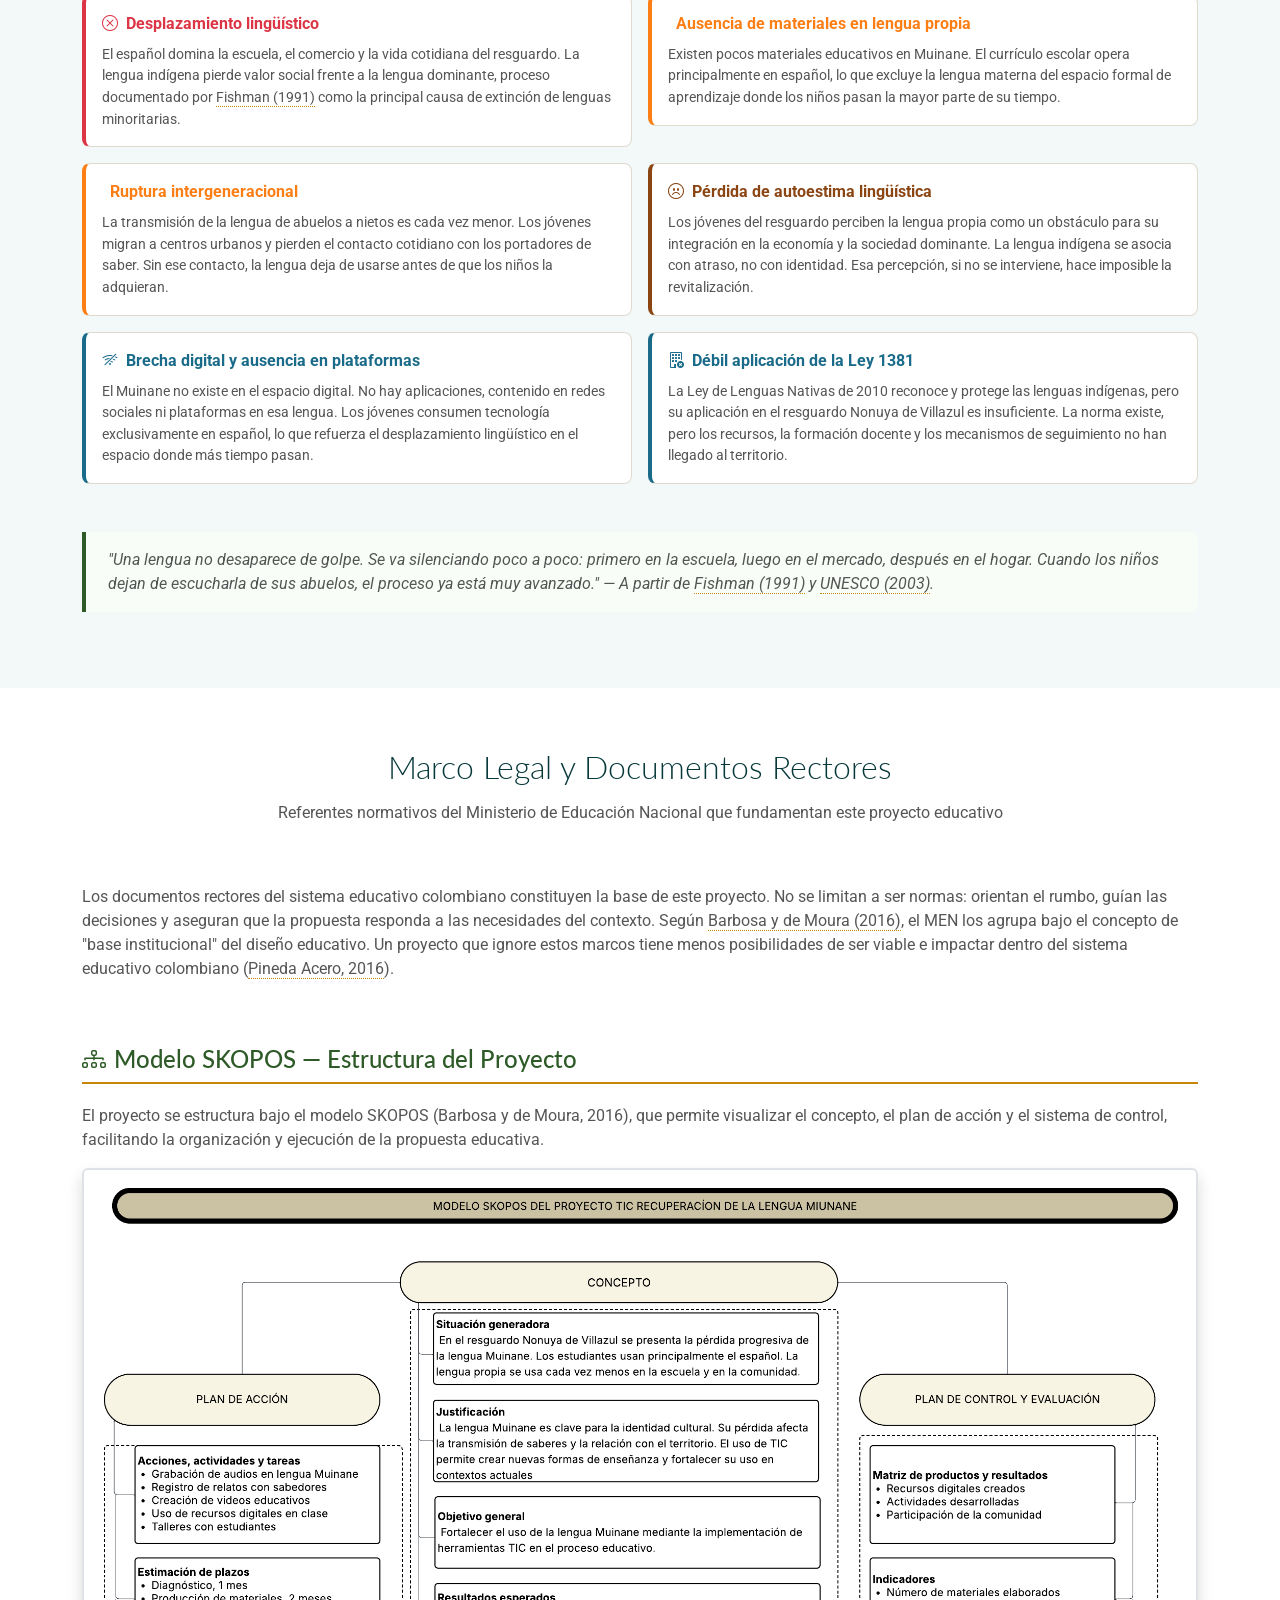
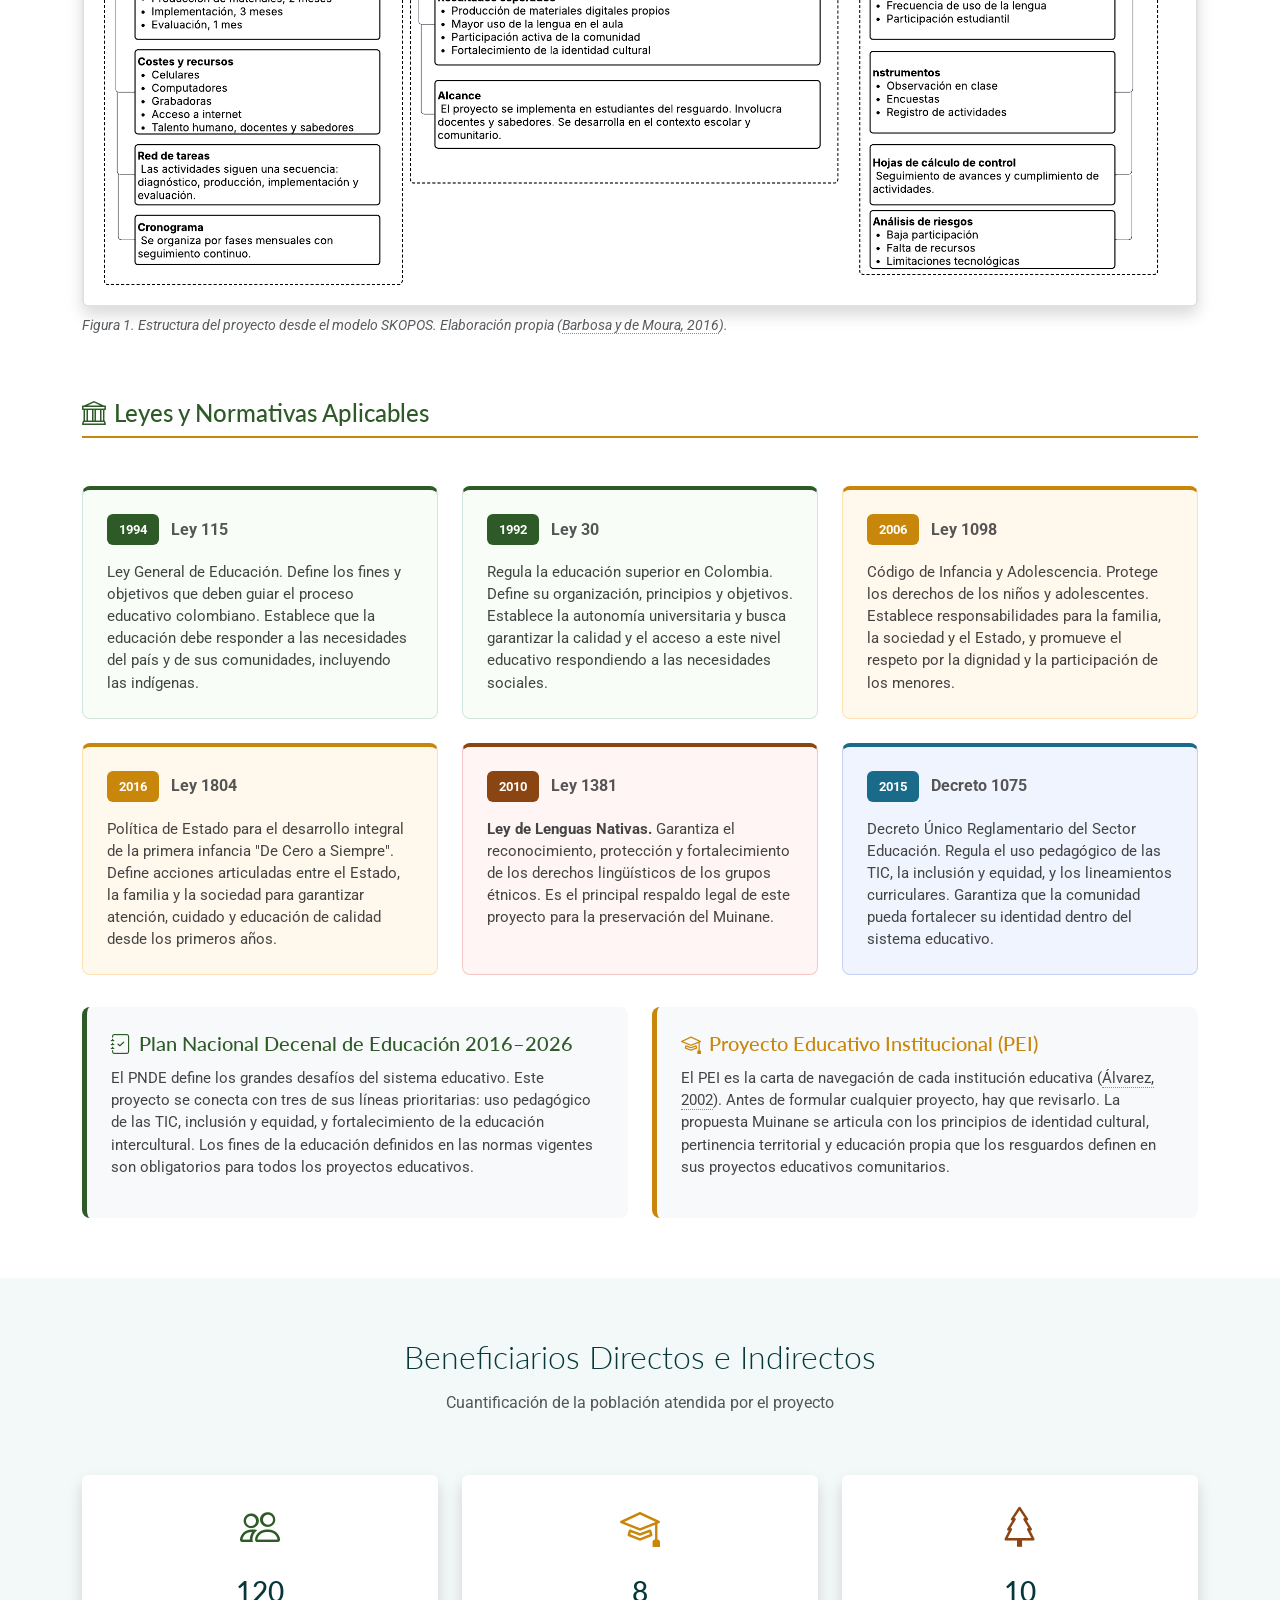
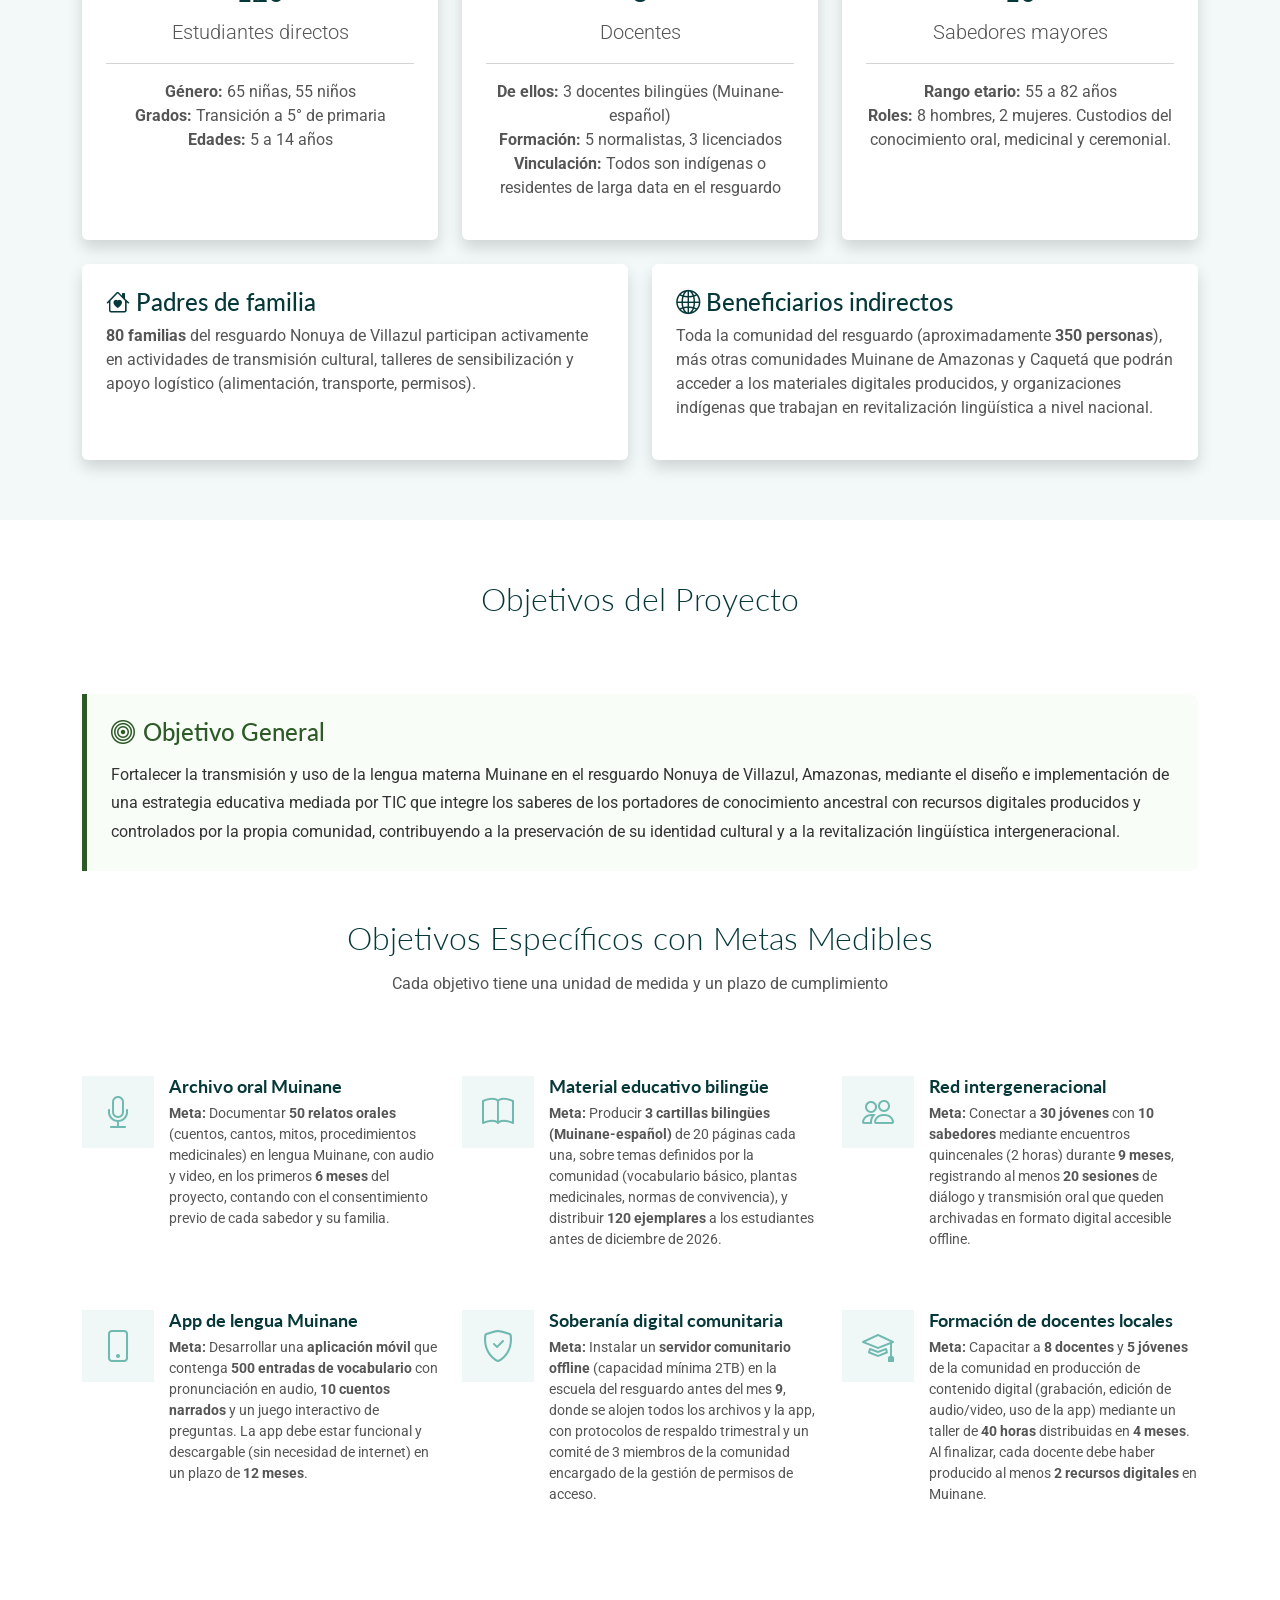
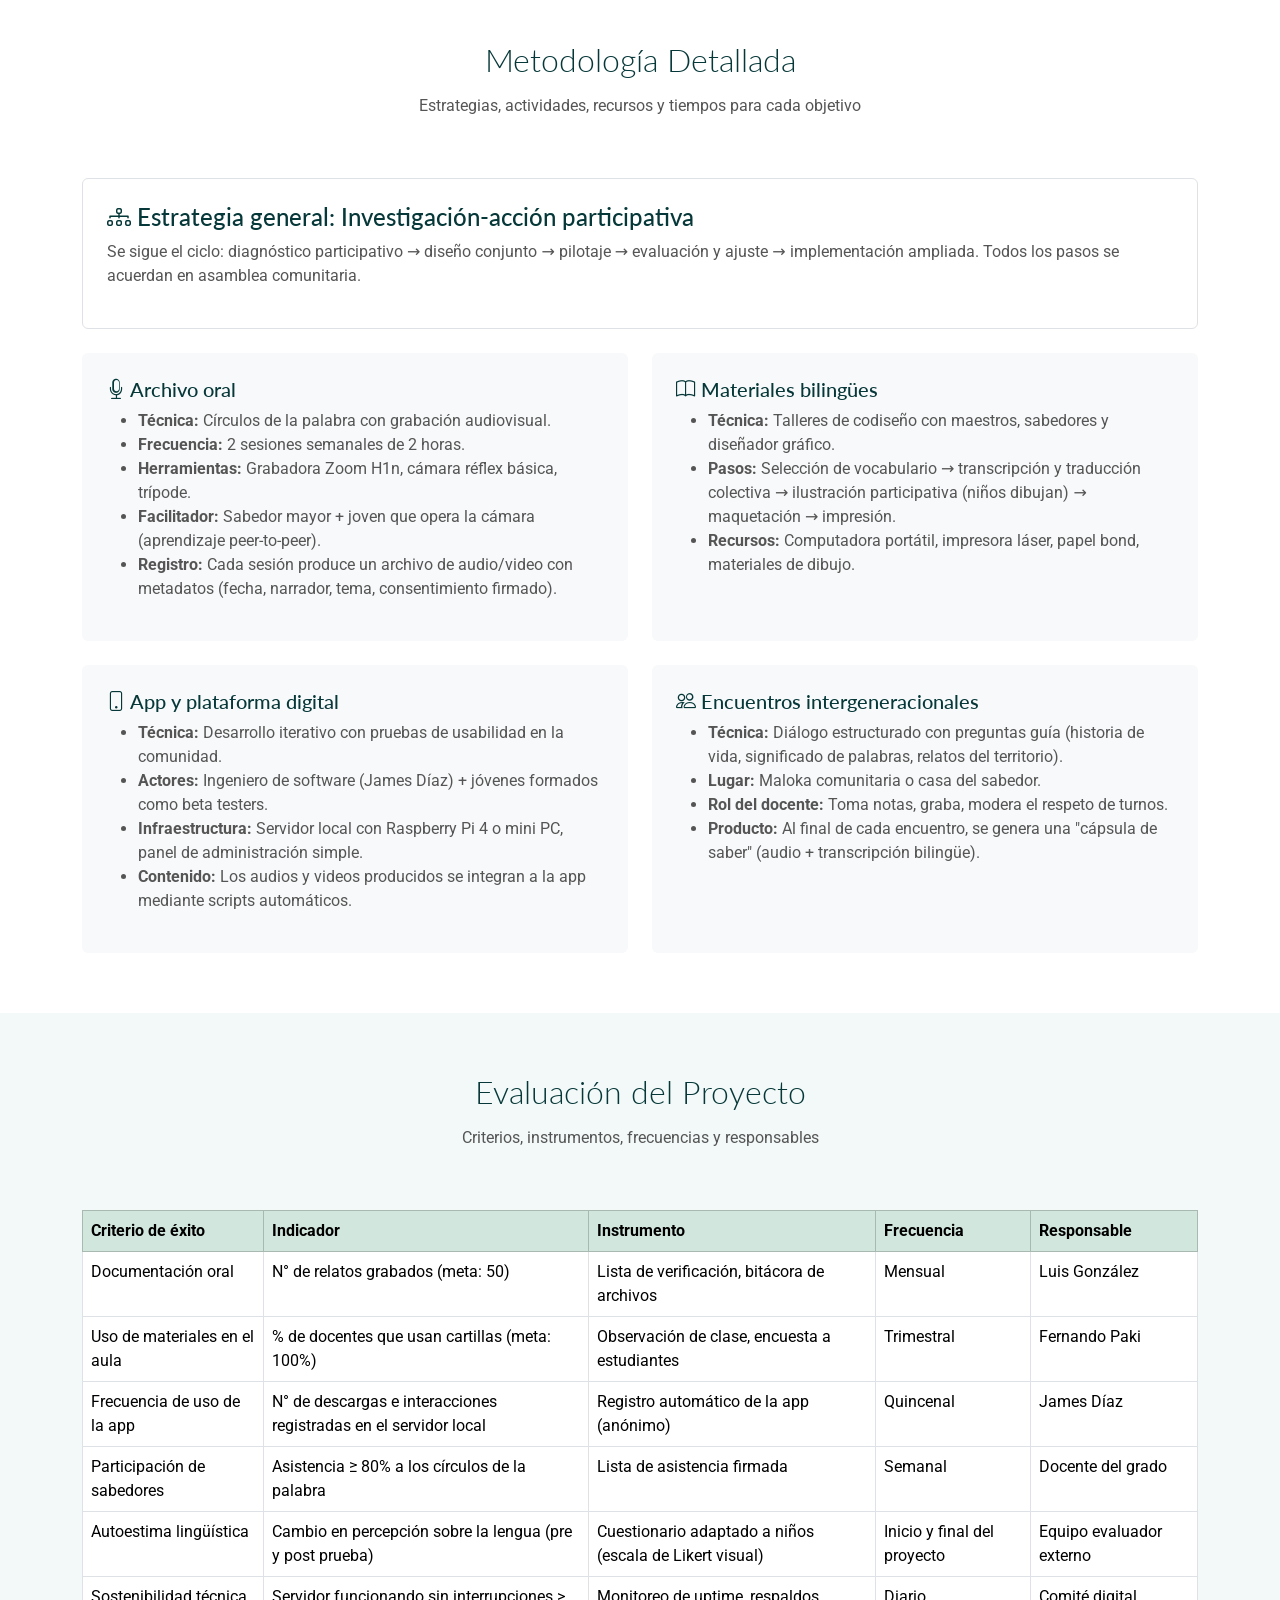
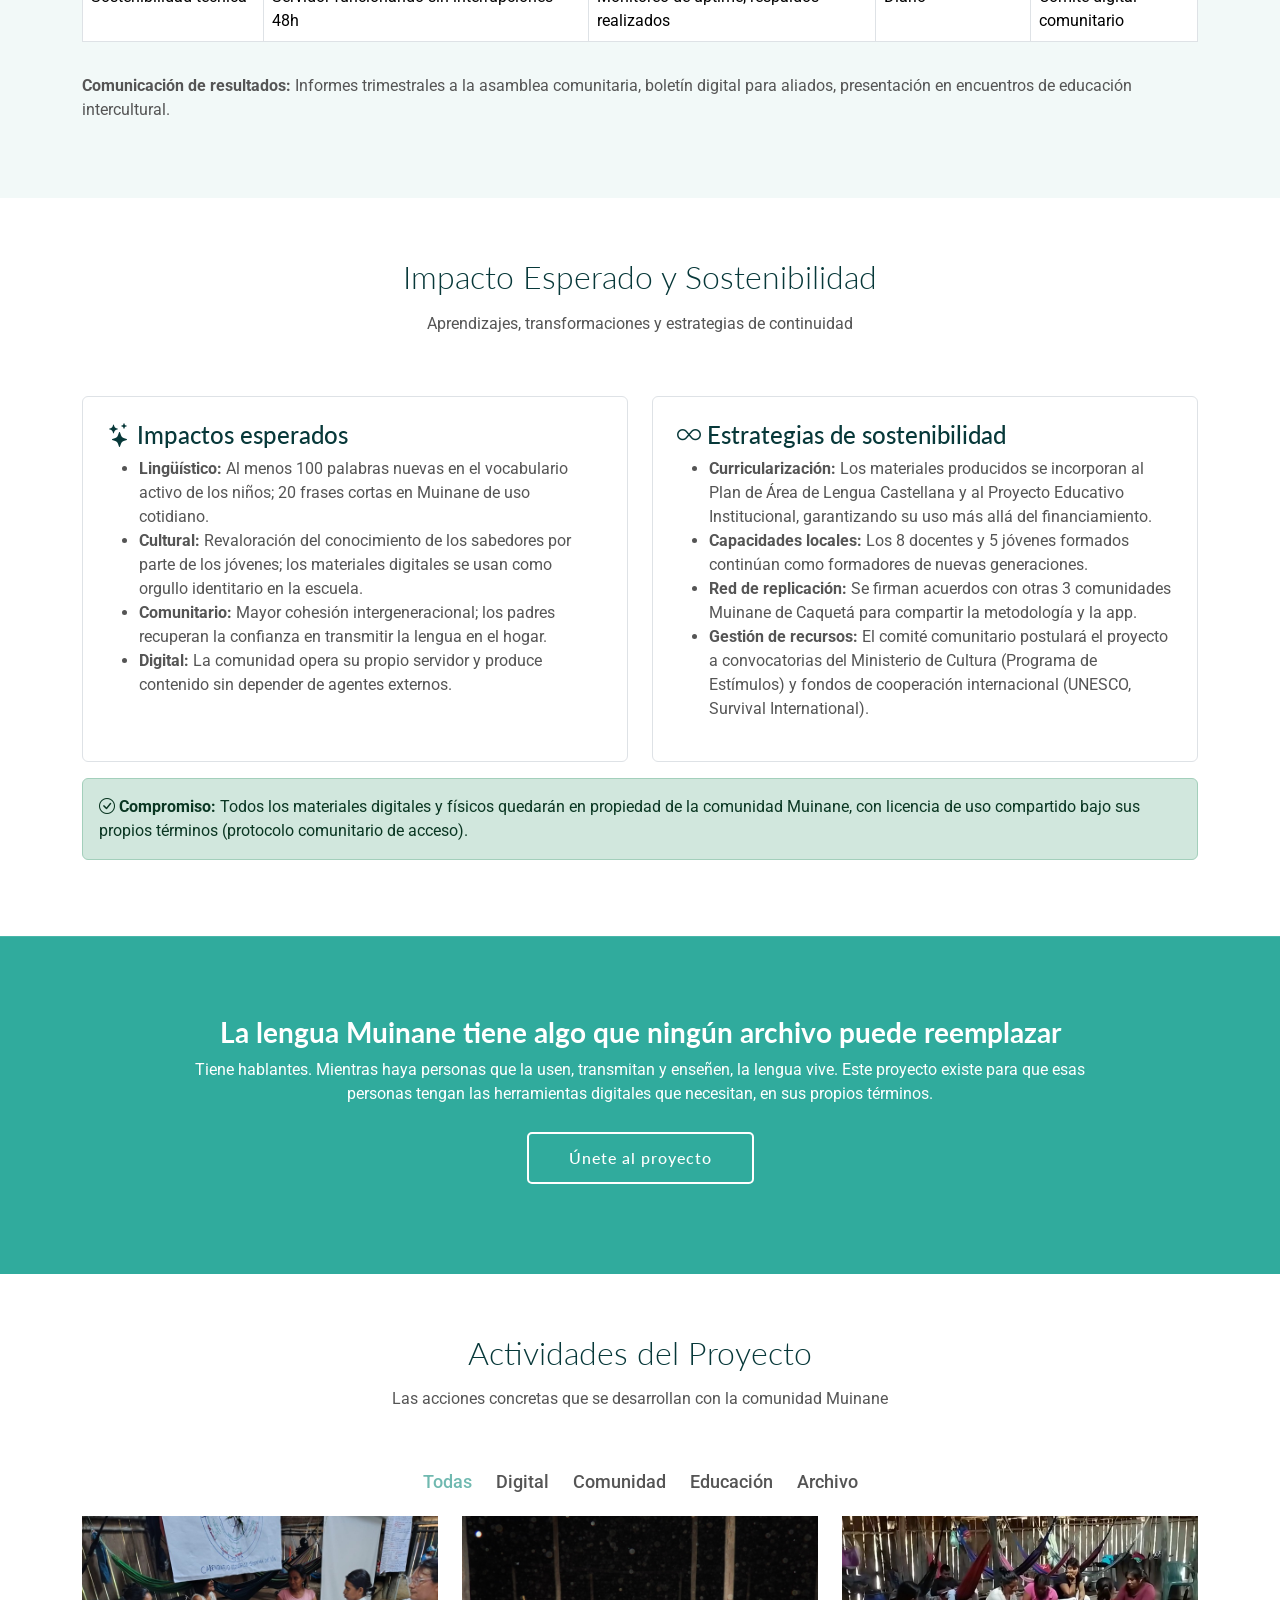
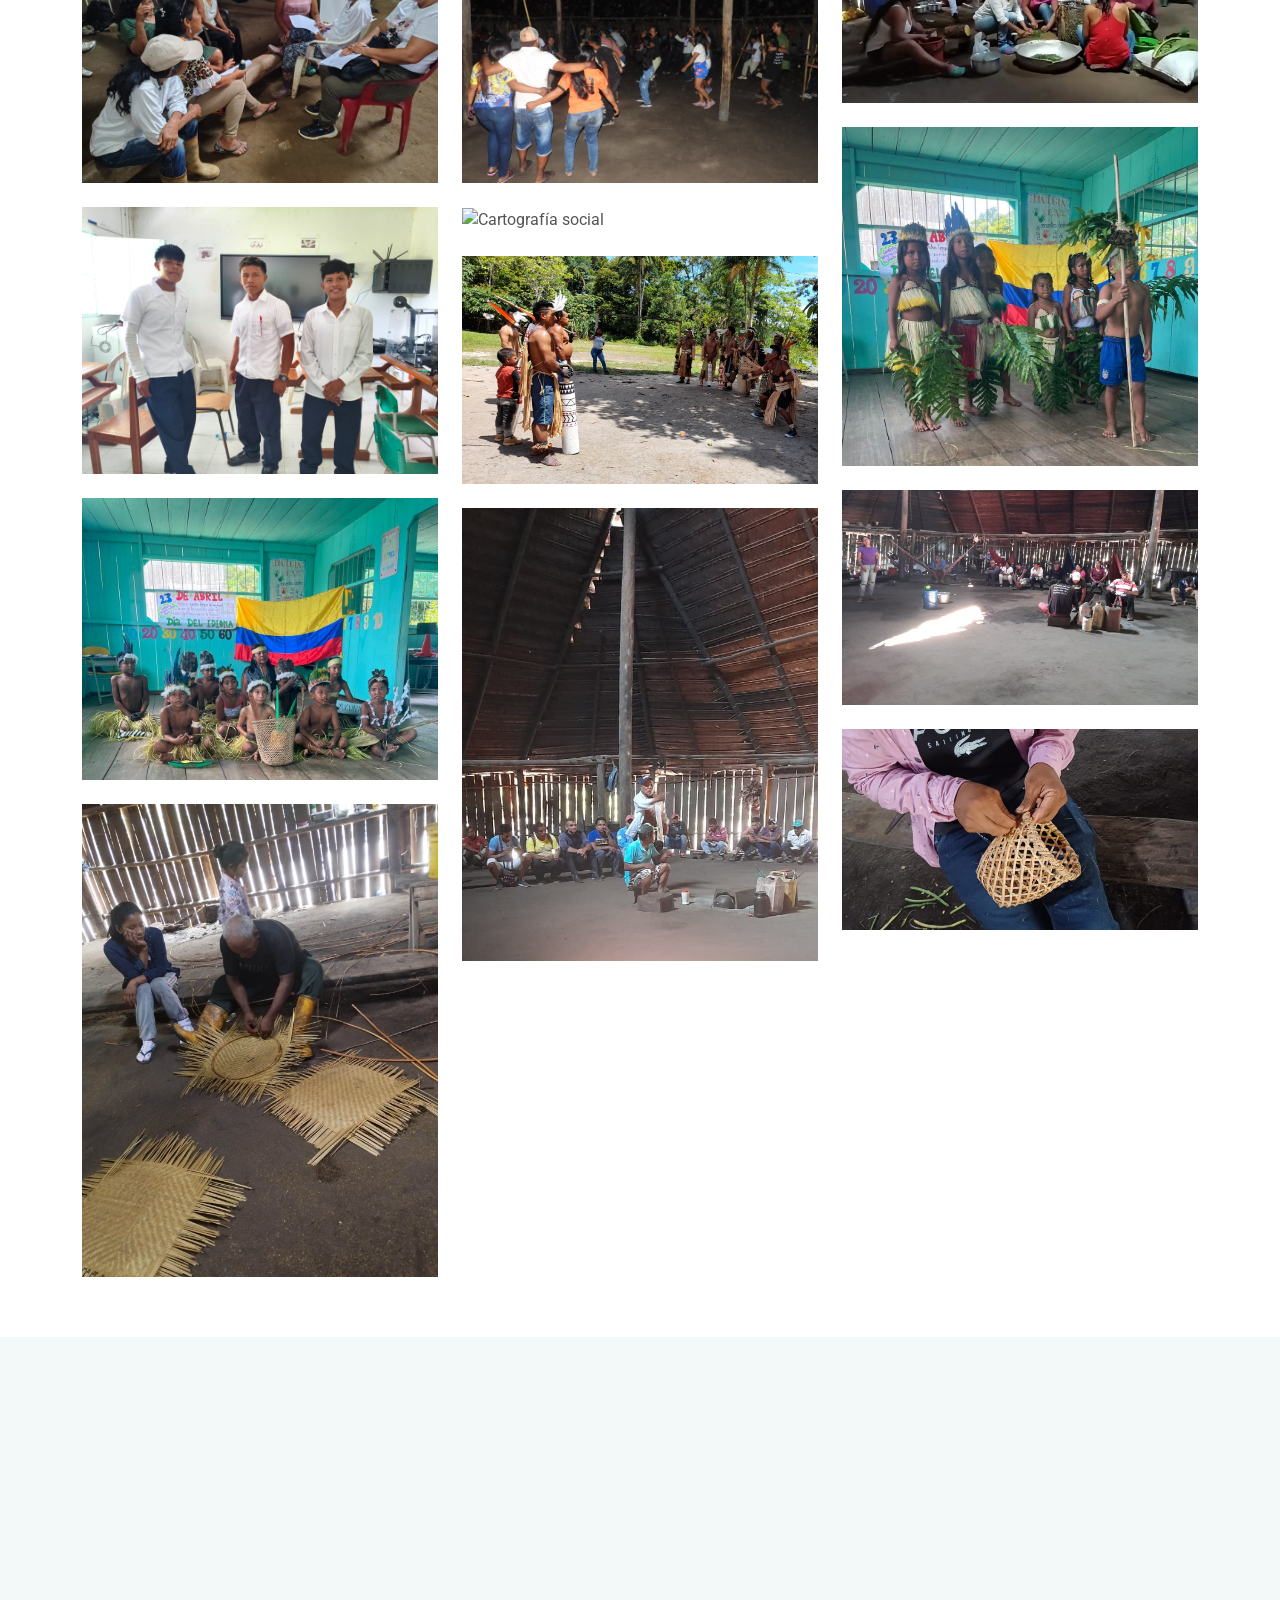
==== commit f87c1b52: "preguntasa Y ANGIE" ====
--- a/index.html
+++ b/index.html
@@ -1827,10 +1827,20 @@
     <section id="team" class="team section">
       <div class="container section-title" data-aos="fade-up">
         <h2>Equipo del Proyecto</h2>
-        <p>Grupo 5 — Docentes, investigadores y miembros de la comunidad Muinane</p>
+        <p>Grupo 15 — Docentes, investigadores y miembros de la comunidad Muinane</p>
       </div>
       <div class="container">
         <div class="row gy-4">
+          <div class="col-lg-6" data-aos="fade-up" data-aos-delay="100">
+            <div class="team-member d-flex align-items-start">
+              <div class="pic"><img src="assets/img/person/person-m-8.webp" class="img-fluid" alt="Angie Katerine Berdugo Díaz"></div>
+              <div class="member-info">
+                <h4>Angie Katerine Berdugo Díaz   </h4>
+                <span>Lic. Pedagogía Infantil — ID: 001129456</span>
+                <p>Coordina la transposición didáctica del proyecto y diseña metodologías pedagógicas adaptadas para la infancia.</p>
+              </div>
+            </div>
+          </div>
           <div class="col-lg-6" data-aos="fade-up" data-aos-delay="100">
             <div class="team-member d-flex align-items-start">
               <div class="pic"><img src="assets/img/person/person-m-7.webp" class="img-fluid" alt="Luis Alejandro González"></div>
@@ -1853,7 +1863,7 @@
           </div>
           <div class="col-lg-6" data-aos="fade-up" data-aos-delay="300">
             <div class="team-member d-flex align-items-start">
-              <div class="pic"><img src="assets/img/person/person-m-8.webp" class="img-fluid" alt="Fernando José Paki"></div>
+              <div class="pic"><img src="assets/img/person/person-m-1.webp" class="img-fluid" alt="Fernando José Paki"></div>
               <div class="member-info">
                 <h4>Fernando José Paki</h4>
                 <span>Docente Indígena Muinane</span>
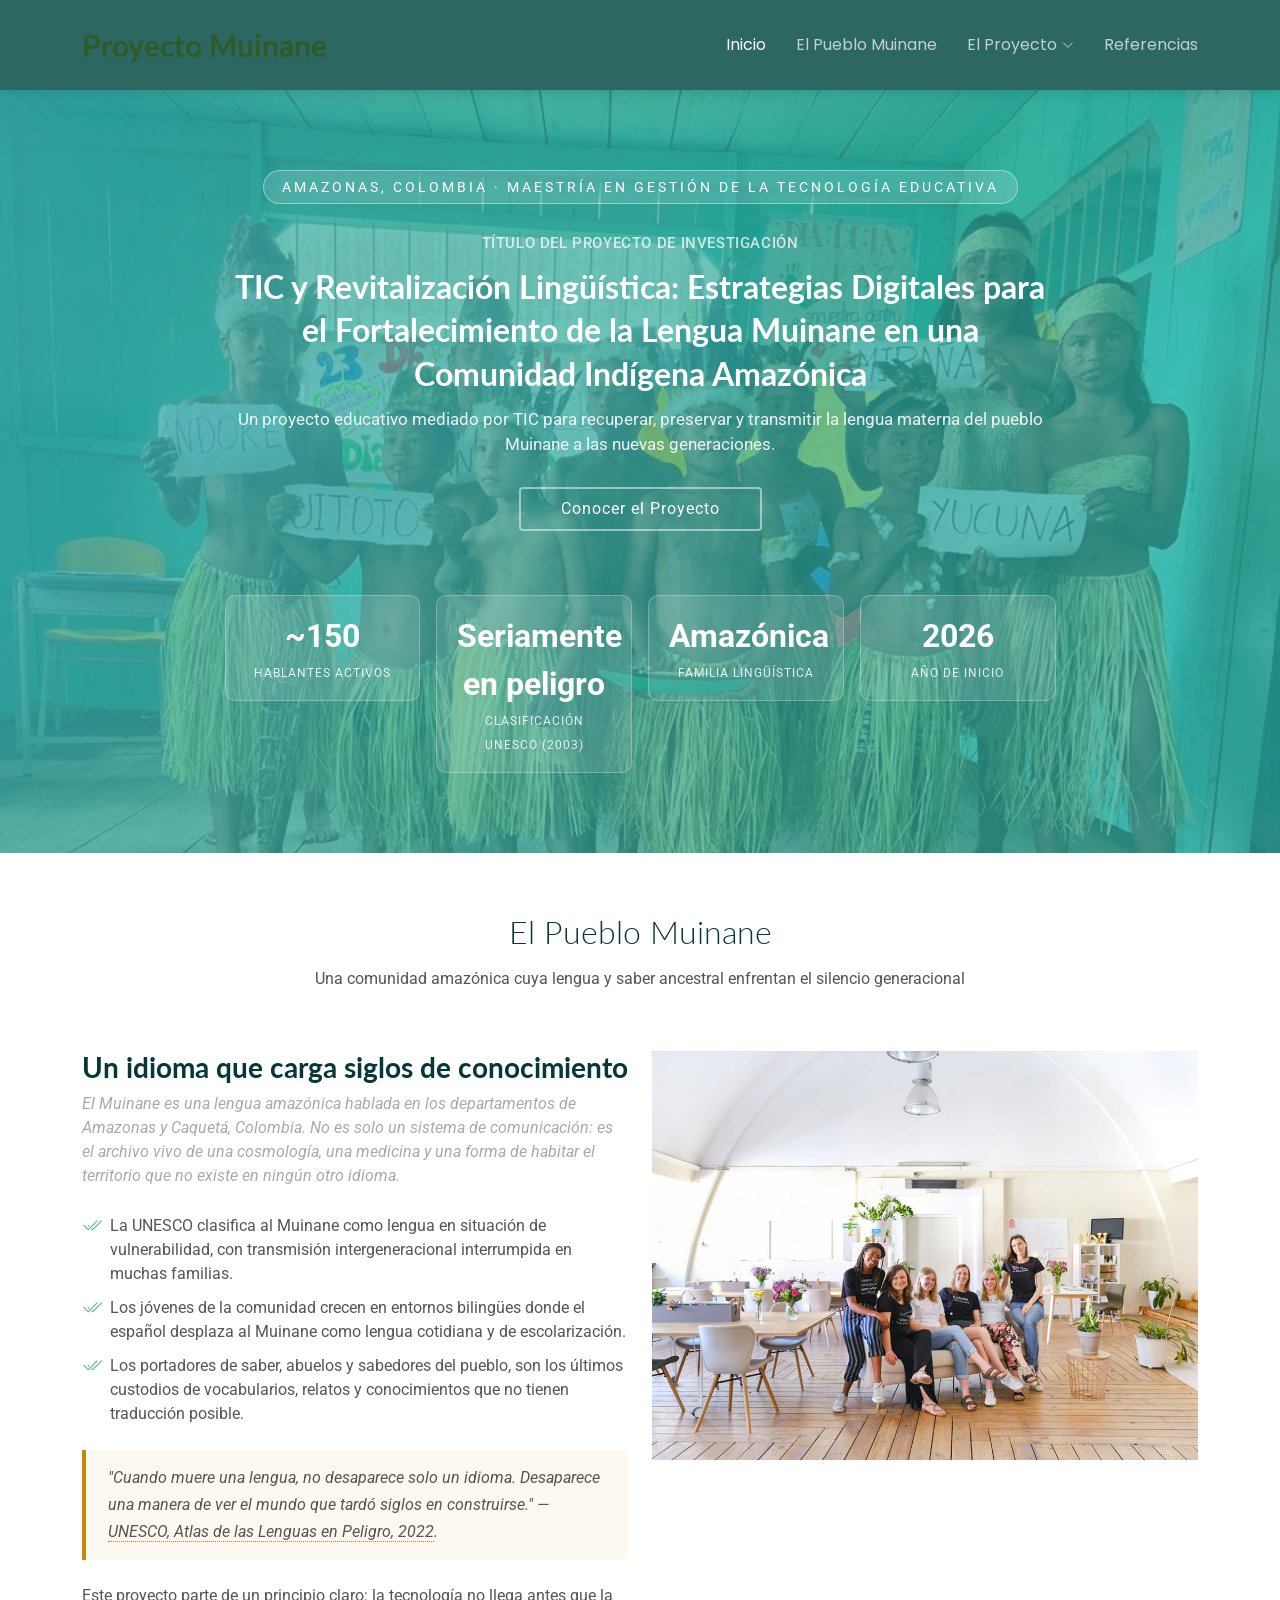
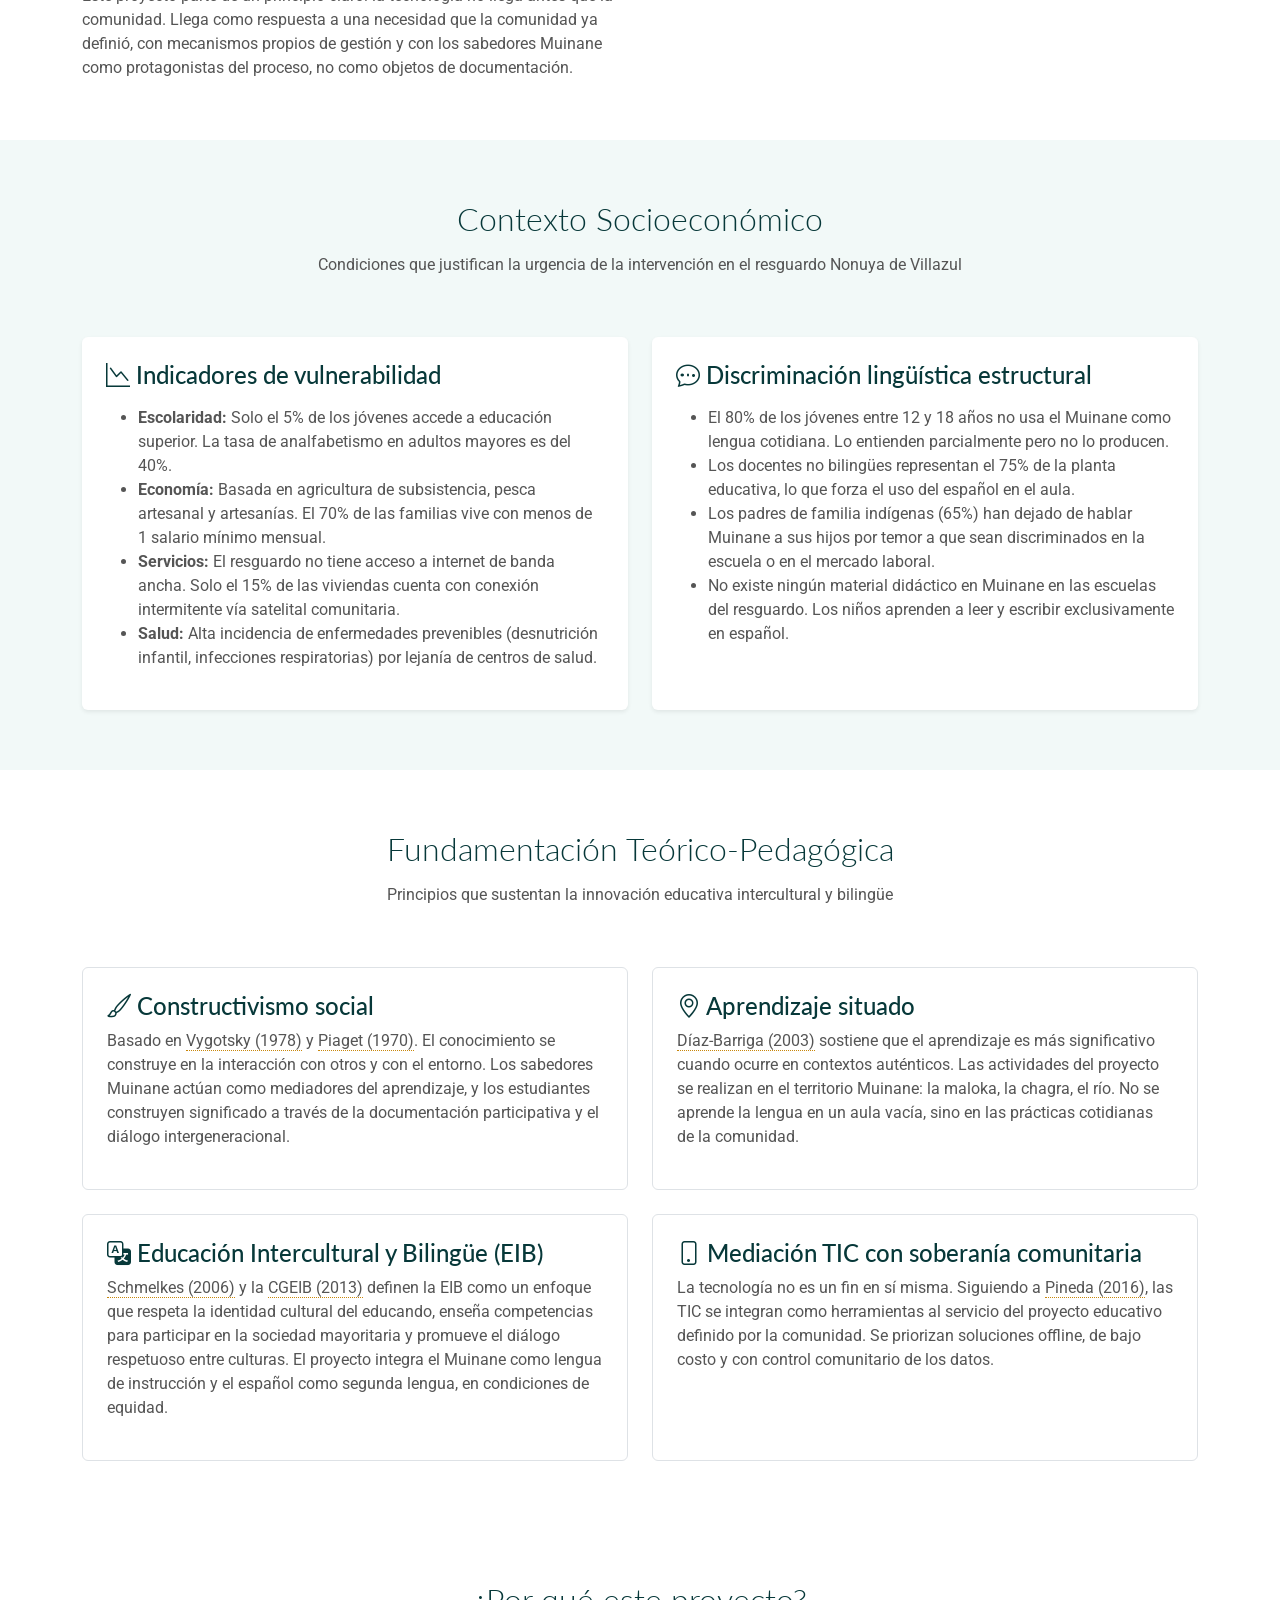
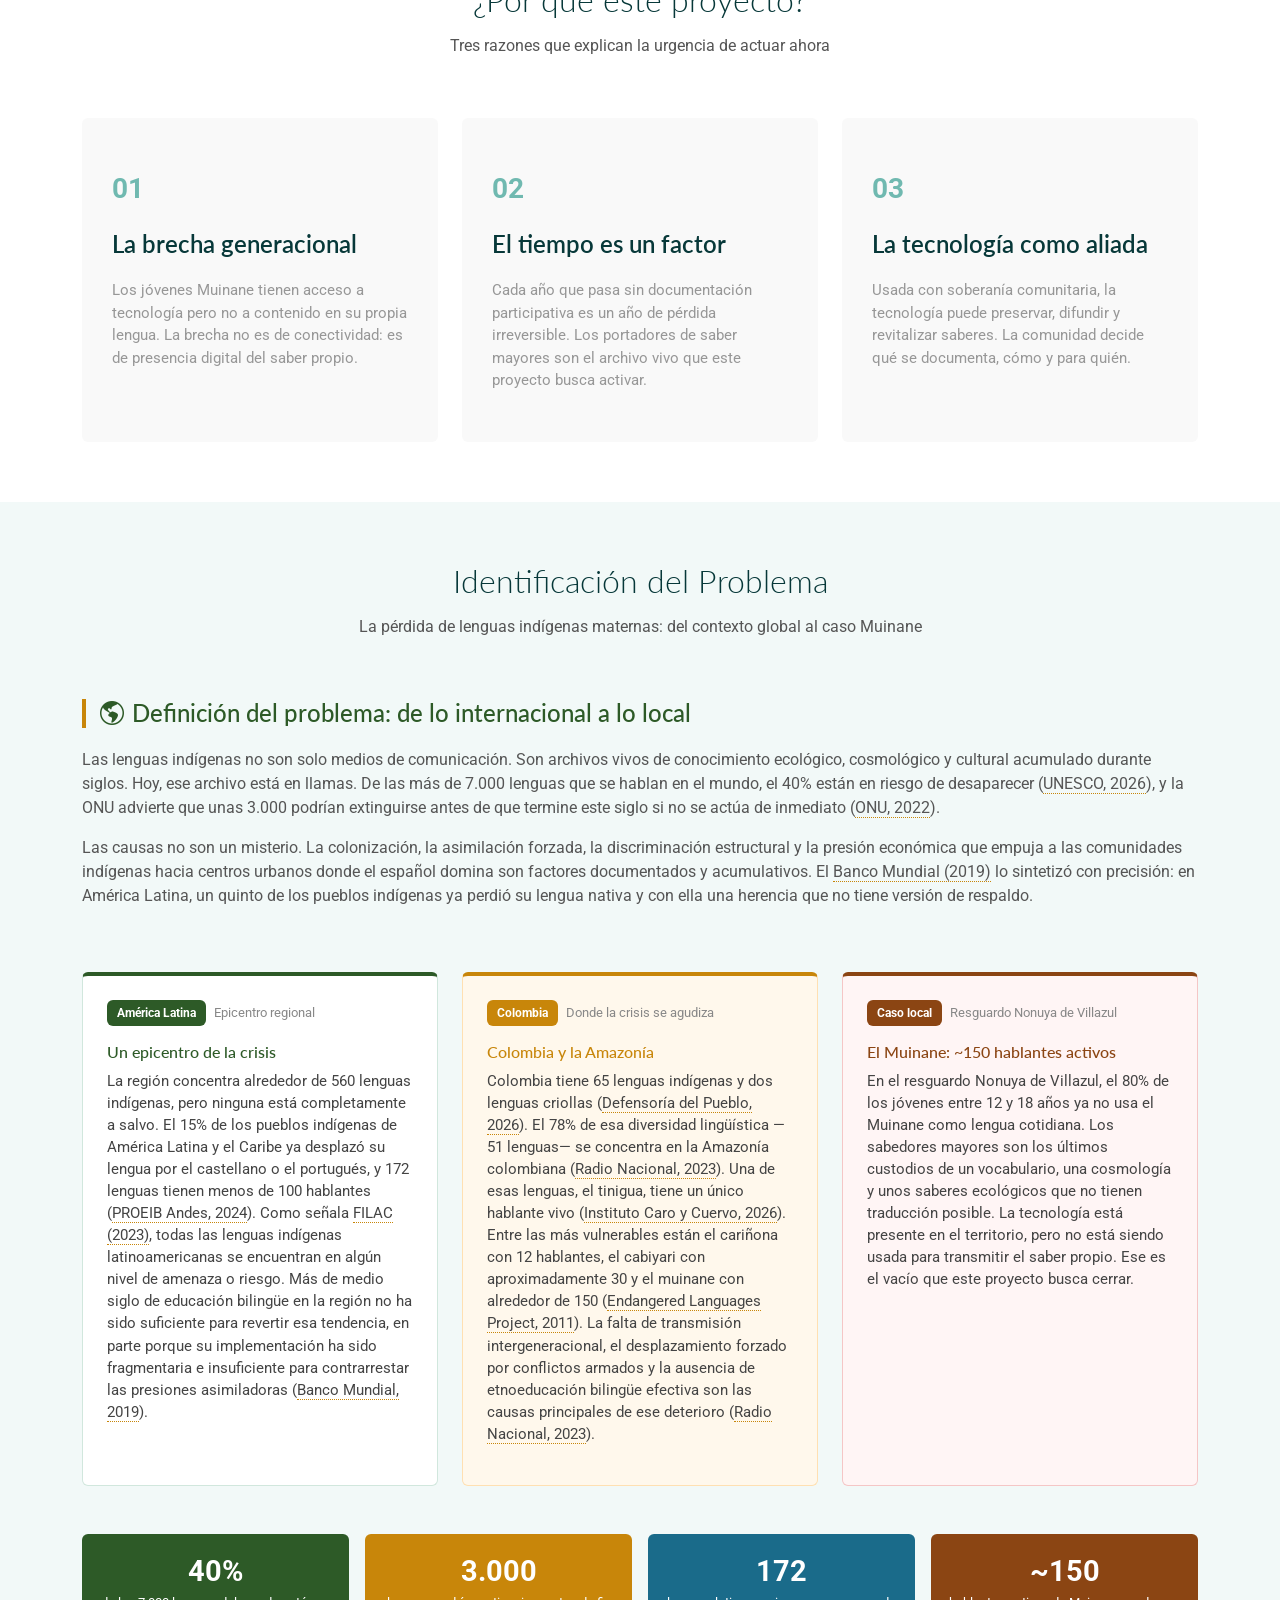
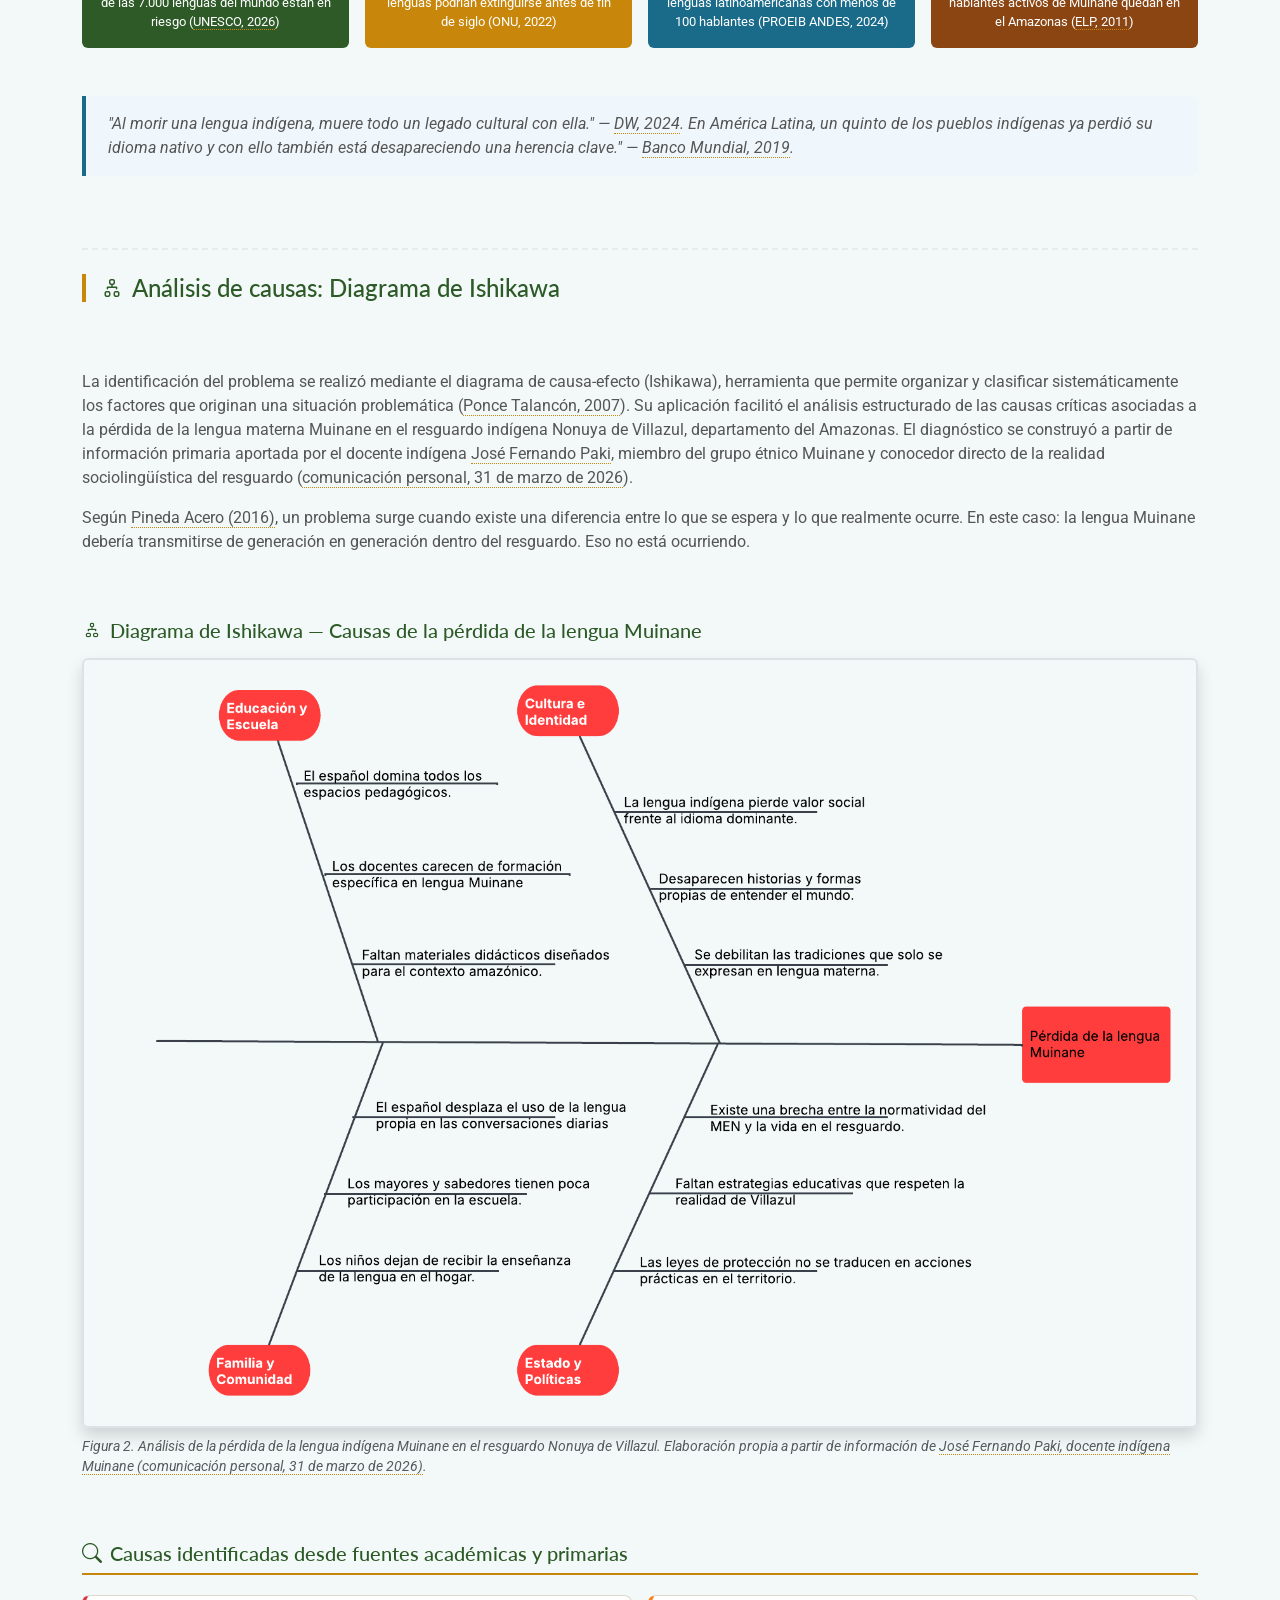
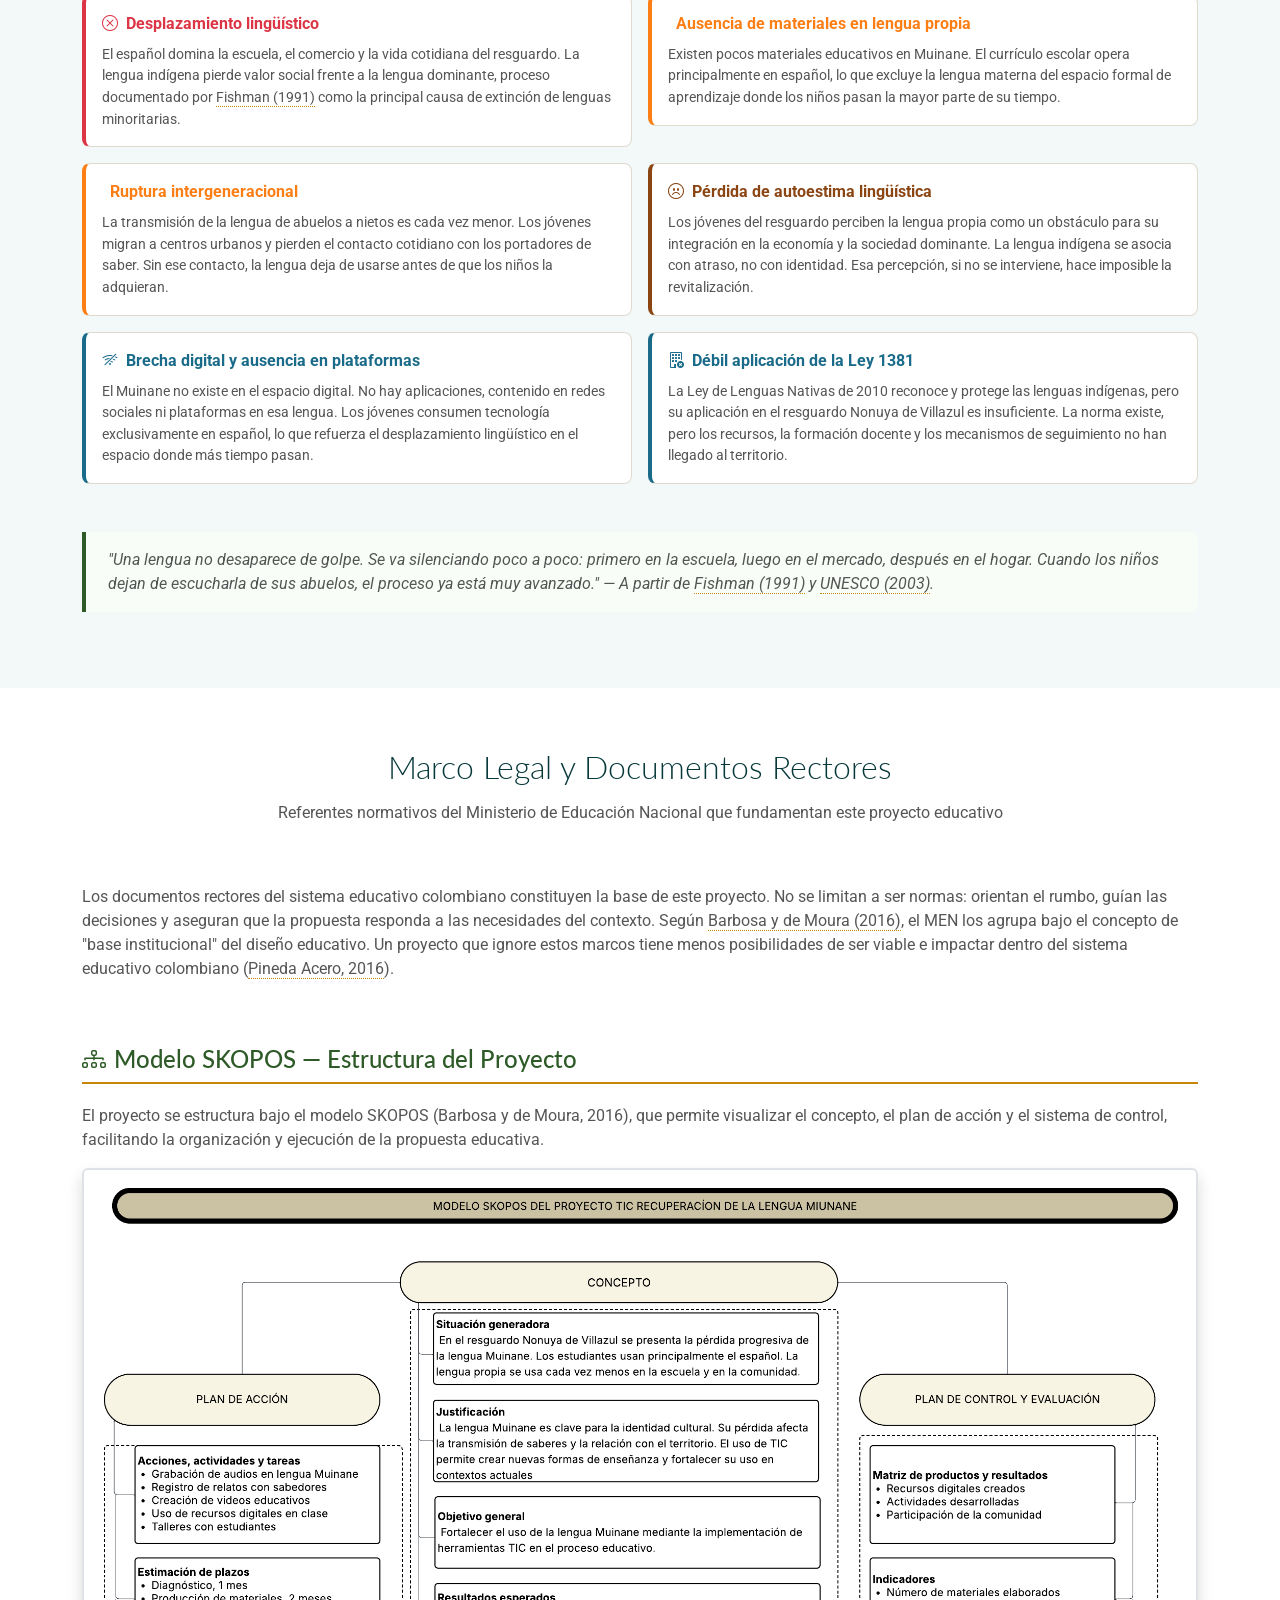
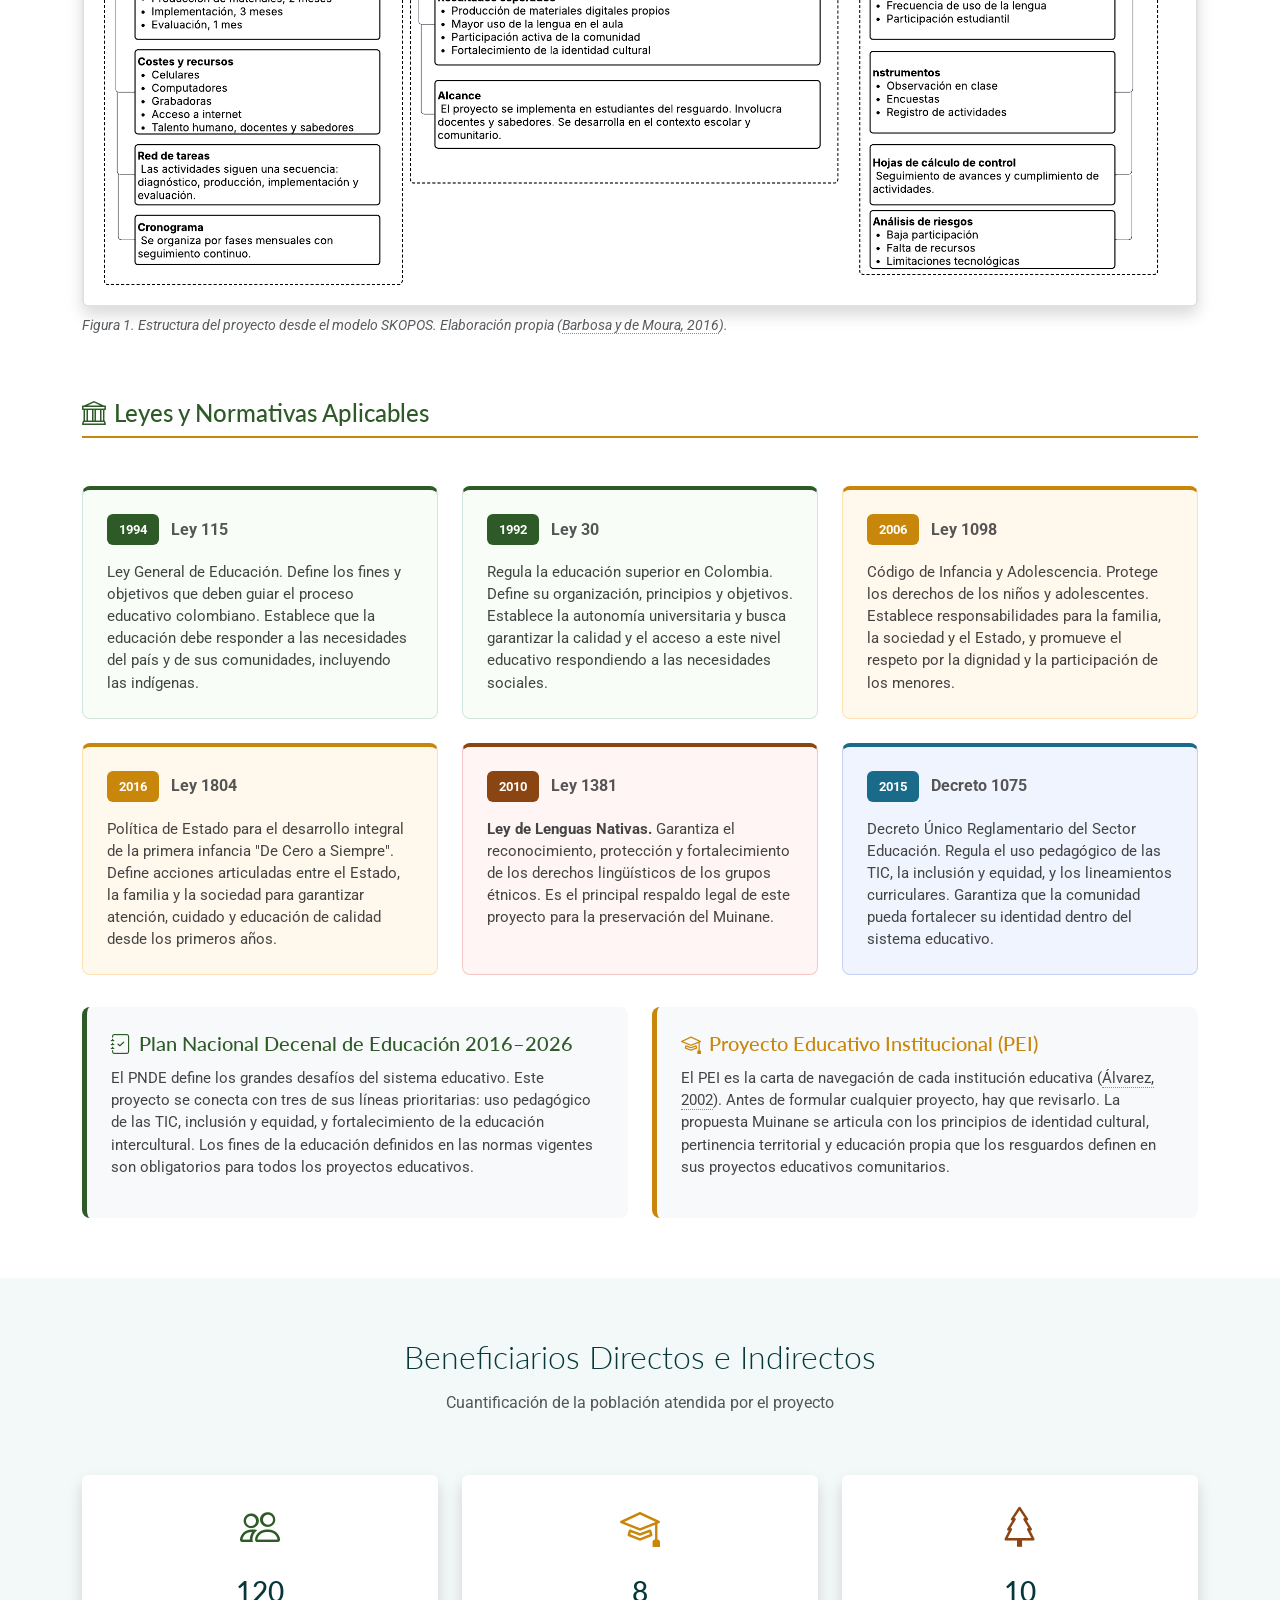
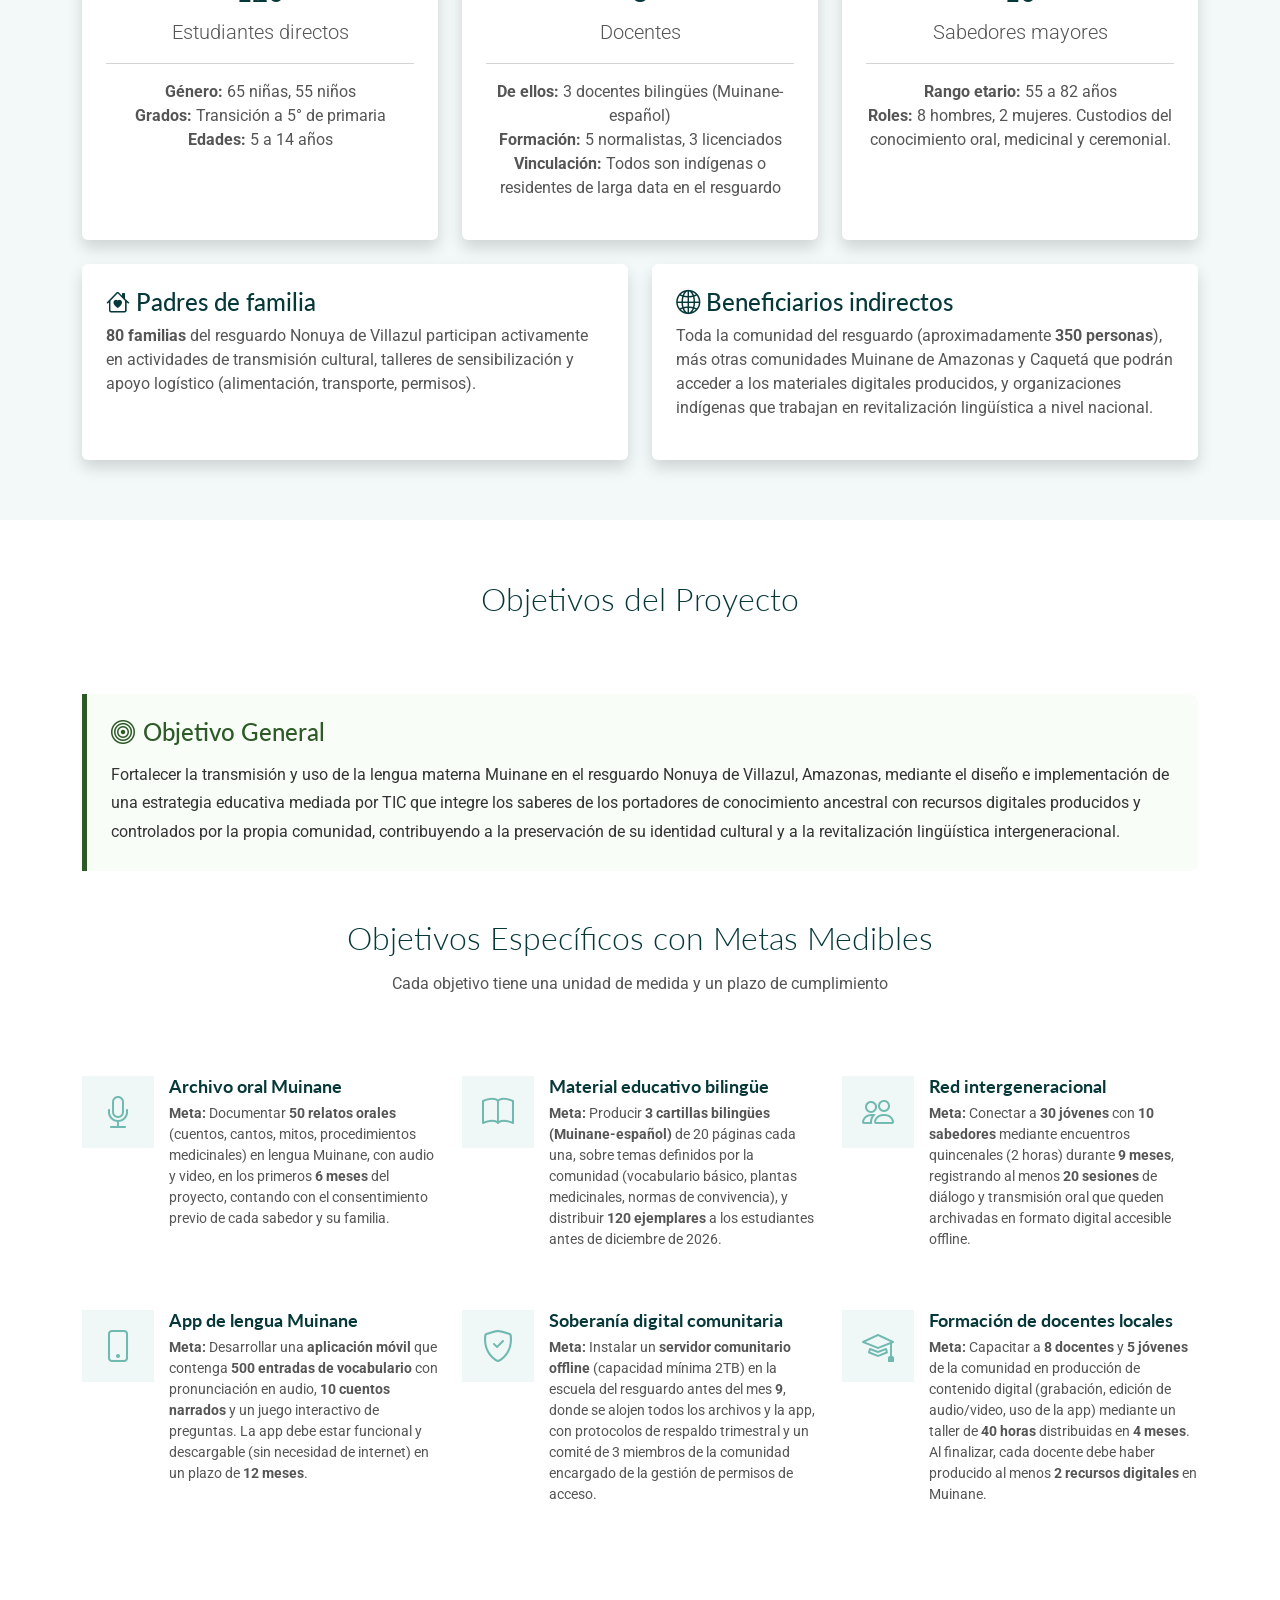
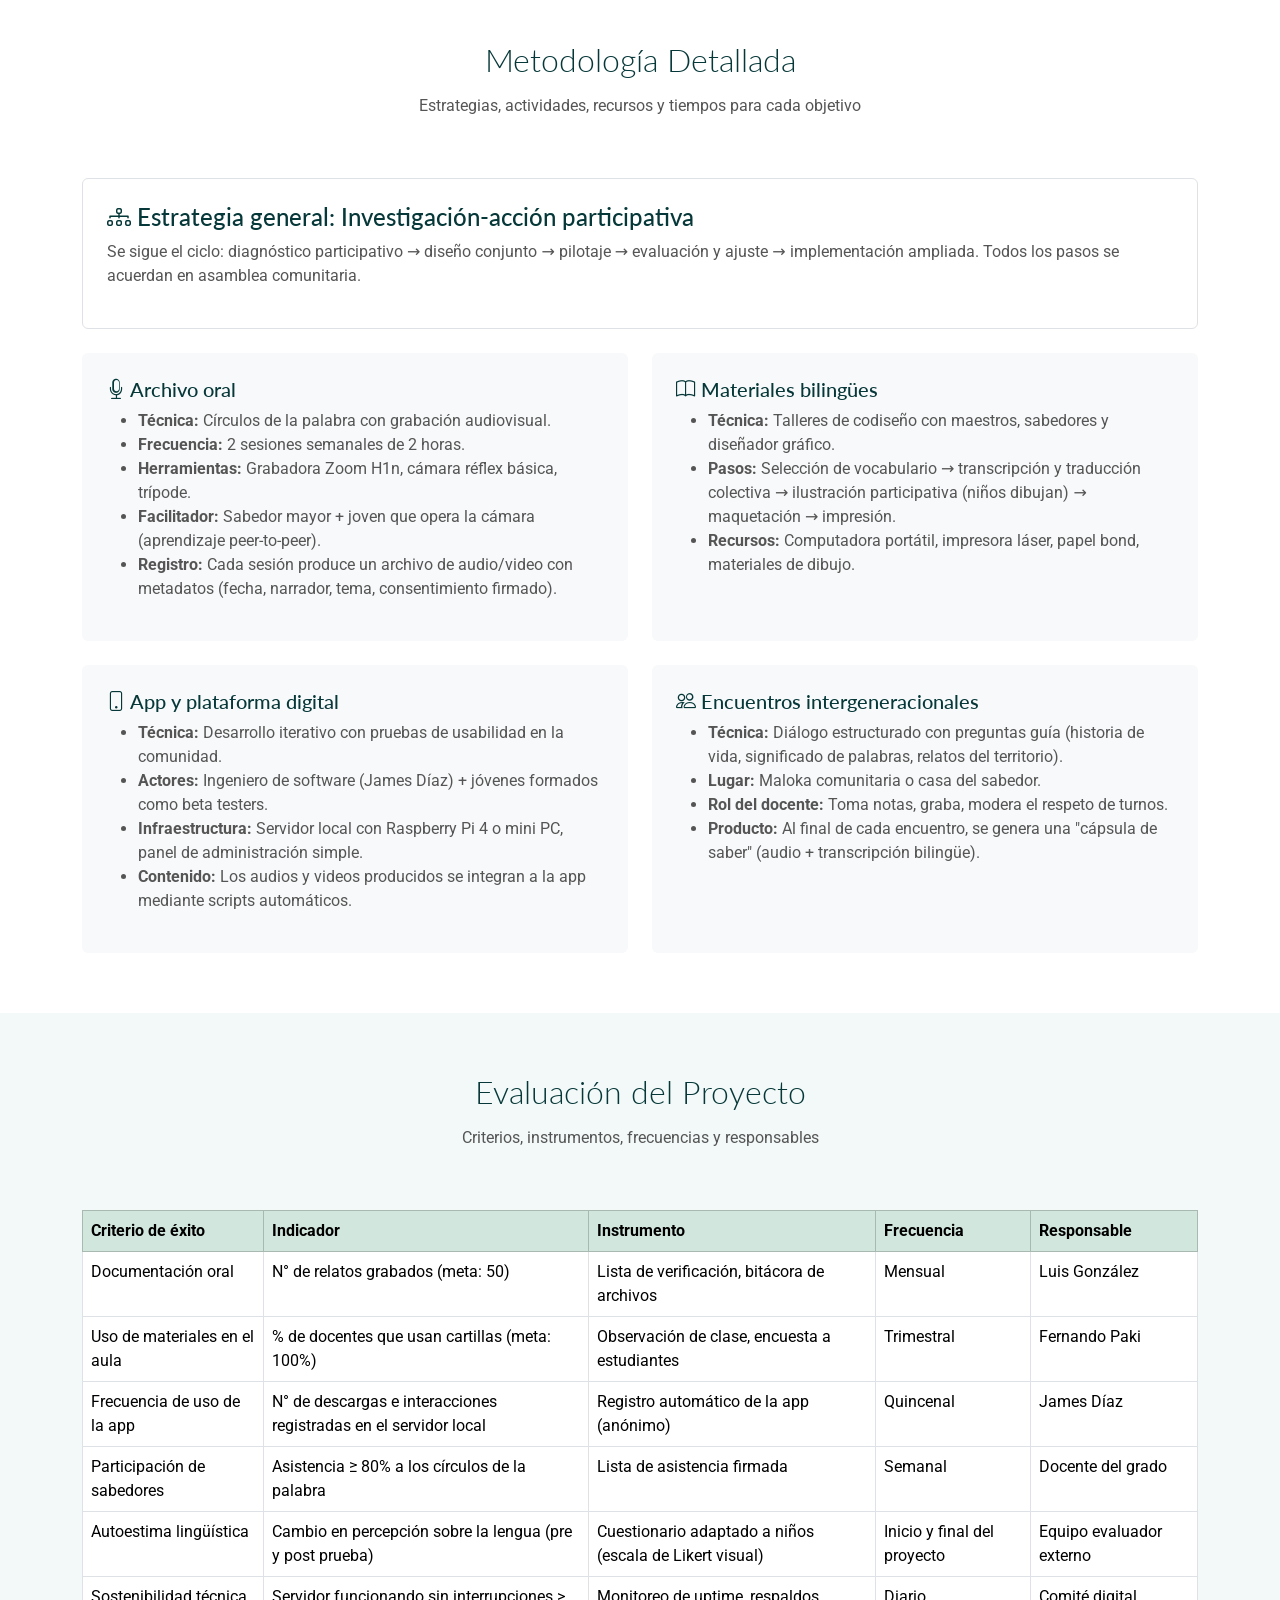
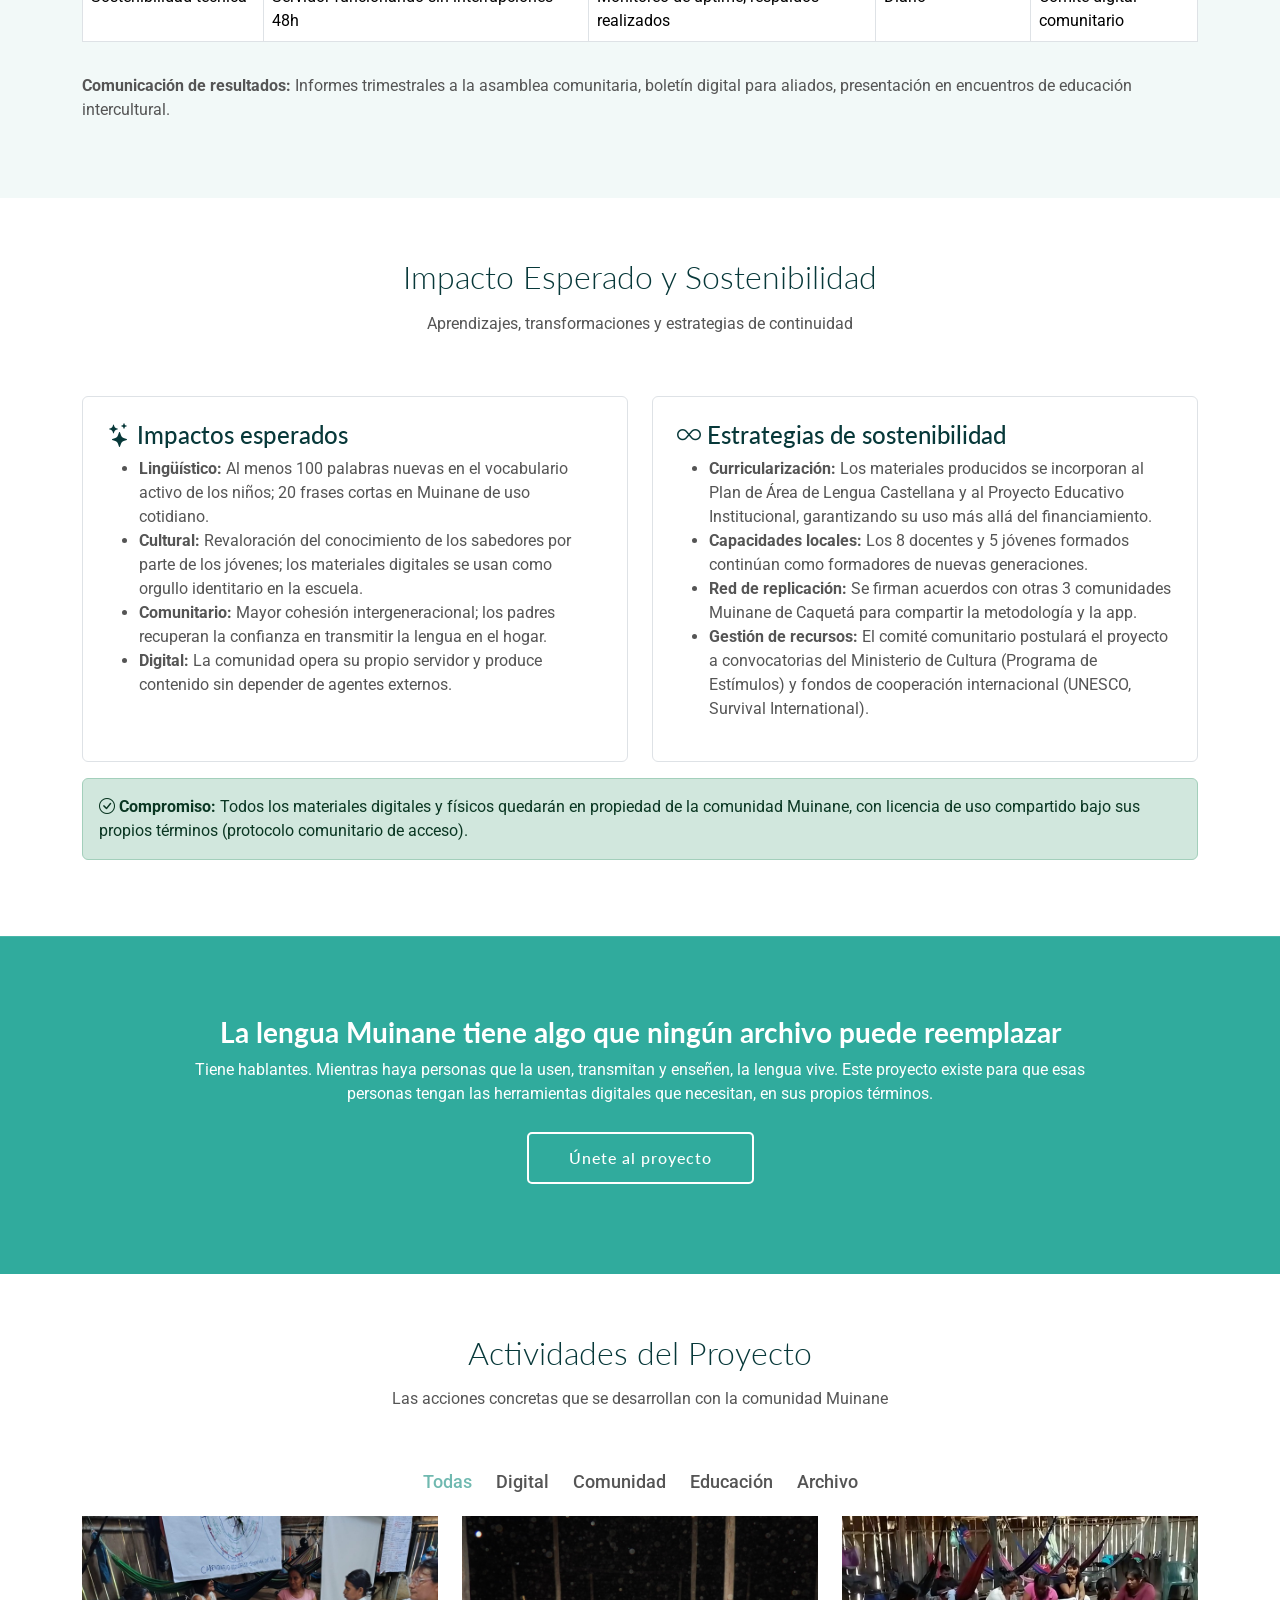
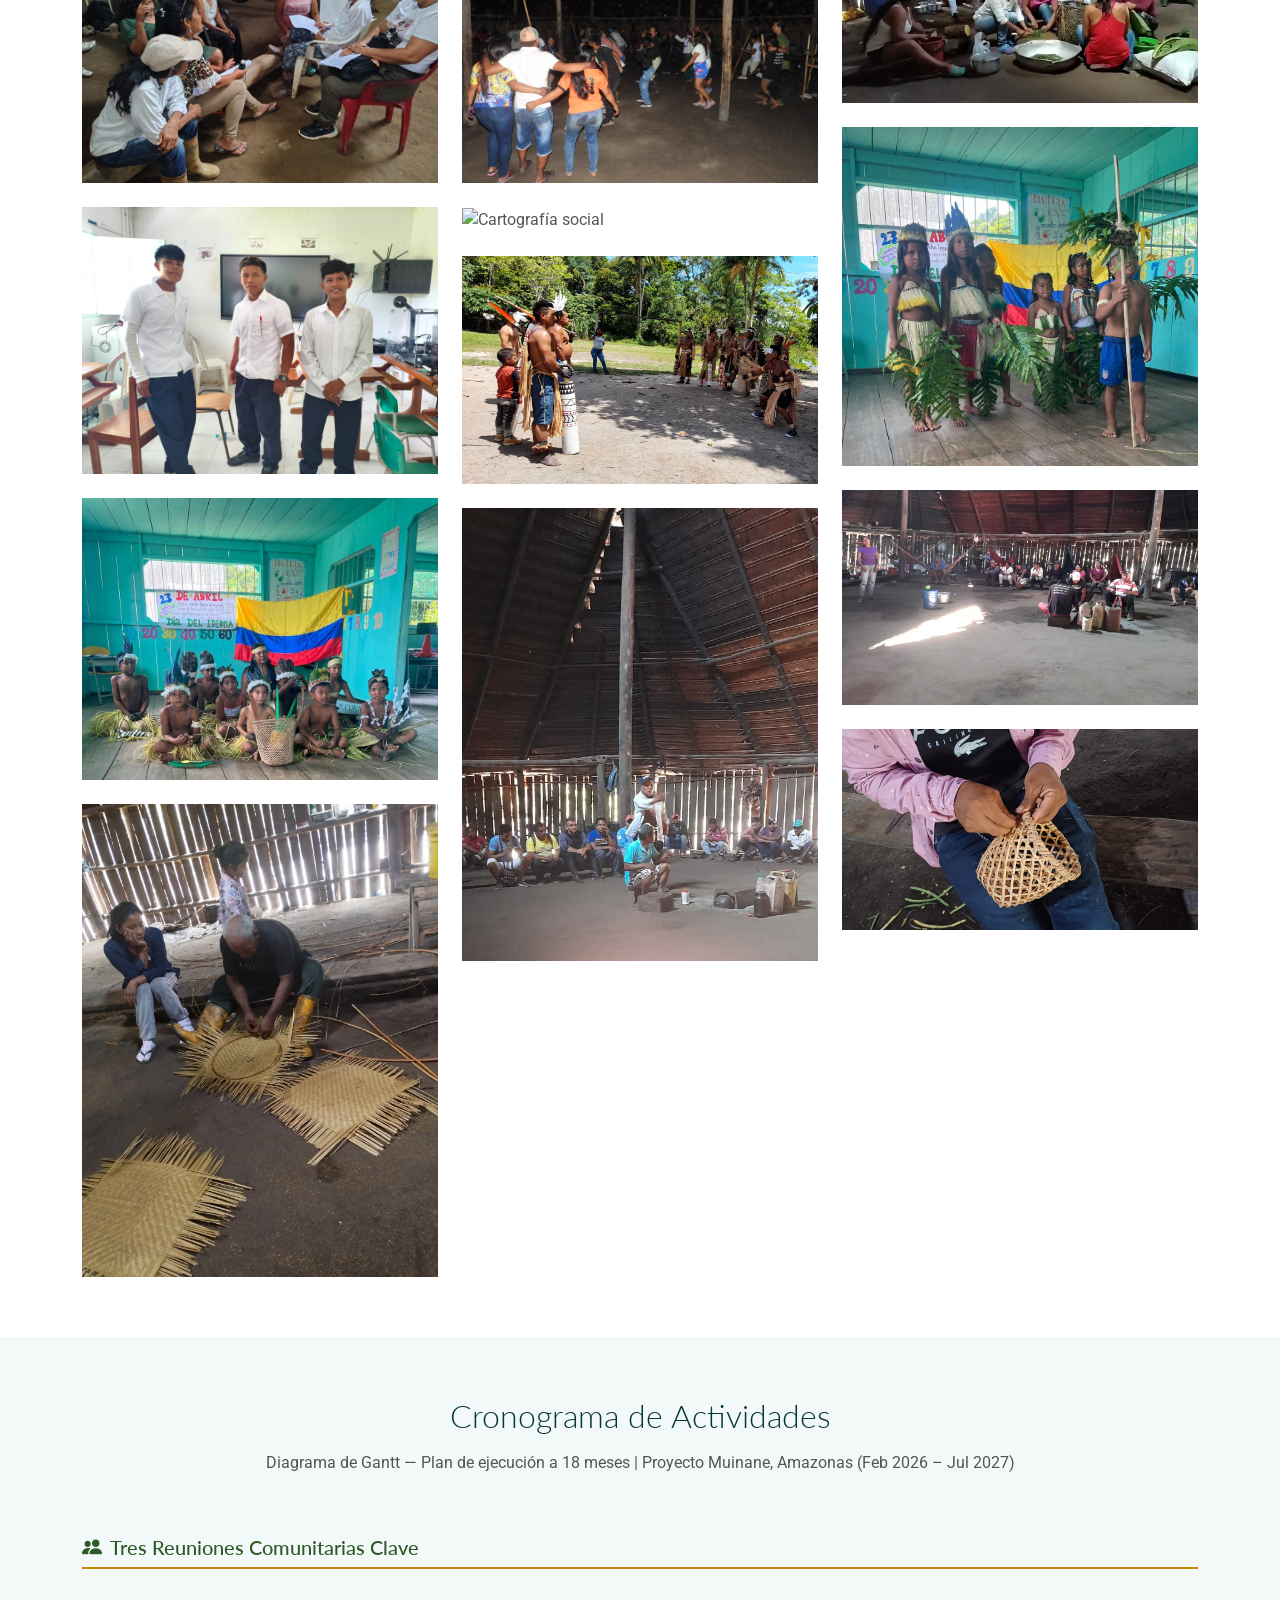
==== commit 641e5c19: "salida de luis" ====
--- a/index.html
+++ b/index.html
@@ -1841,16 +1841,7 @@
               </div>
             </div>
           </div>
-          <div class="col-lg-6" data-aos="fade-up" data-aos-delay="100">
-            <div class="team-member d-flex align-items-start">
-              <div class="pic"><img src="assets/img/person/person-m-7.webp" class="img-fluid" alt="Luis Alejandro González"></div>
-              <div class="member-info">
-                <h4>Luis Alejandro González Soto</h4>
-                <span>Ing. Sistemas — ID: 001142837</span>
-                <p>Lidera el proceso de documentación de la lengua Muinane con los sabedores.</p>
-              </div>
-            </div>
-          </div>
+         
           <div class="col-lg-6" data-aos="fade-up" data-aos-delay="200">
             <div class="team-member d-flex align-items-start">
               <div class="pic"><img src="assets/img/person/person-m-6.webp" class="img-fluid" alt="James Wilmer Díaz"></div>
